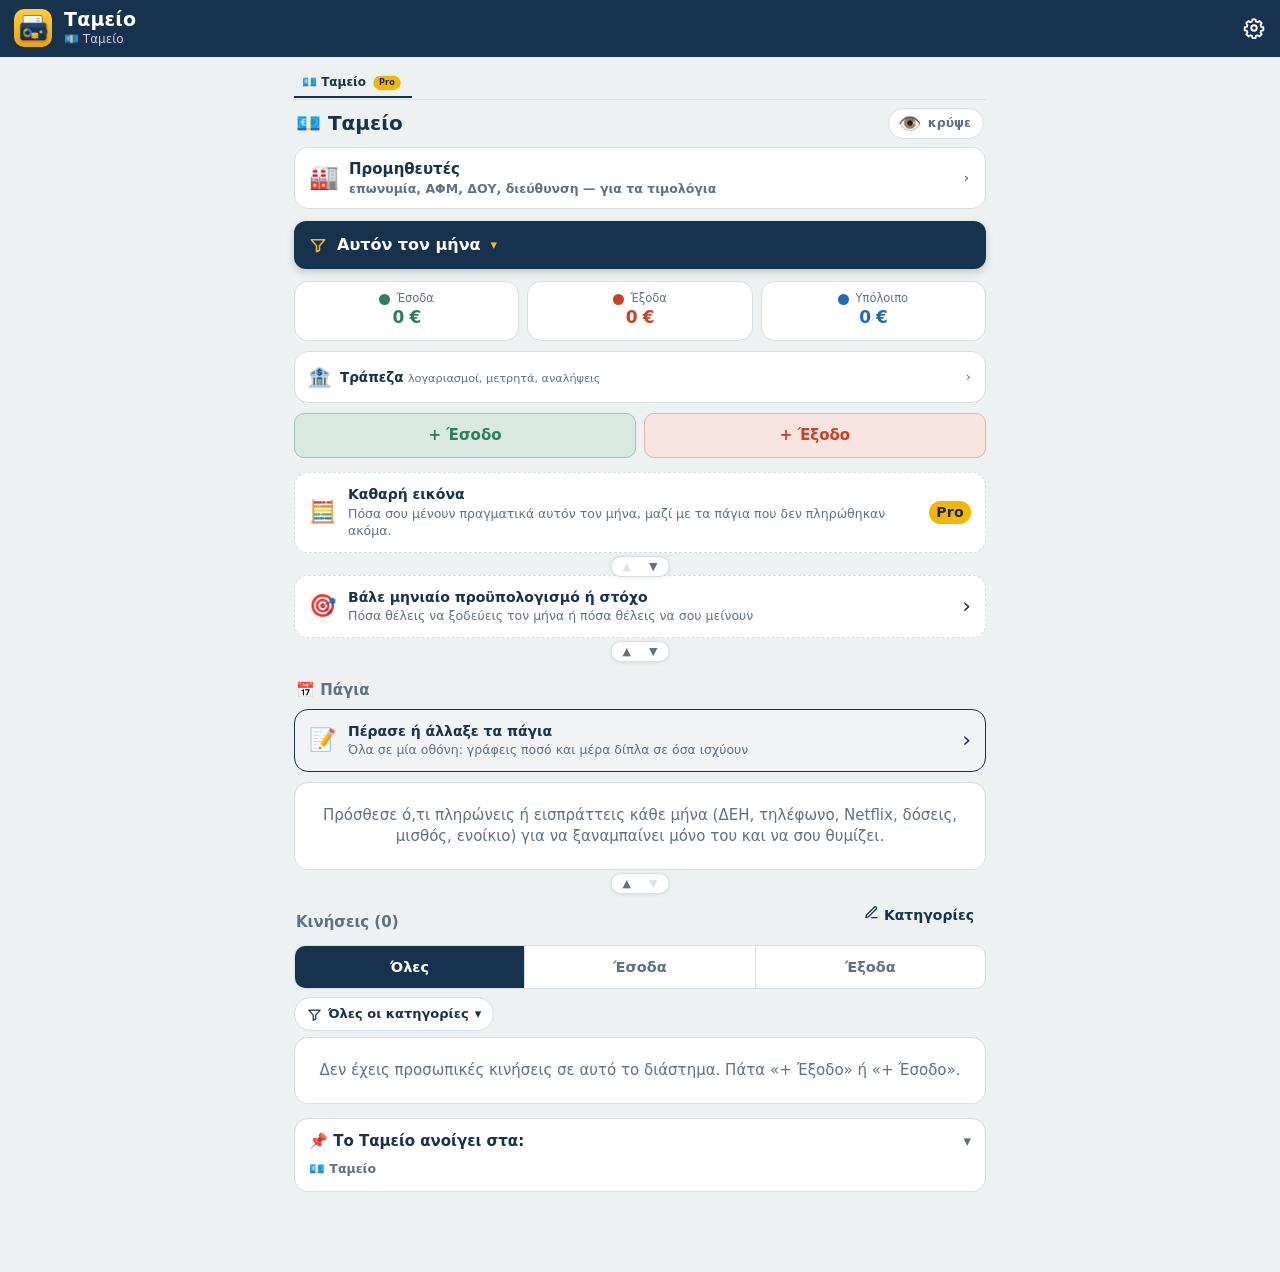
==== tameio/index.html @ fb166322 "Παραγγελίες 1.39: αυτόνομο Ταμείο ίδιο με το βιβλίο Α.Ε. των Ταμείων (δικά του δεδομένα, πληρωμές πα" ====
<!DOCTYPE html>
<!--
  Ταμεία
  © 2026 Ανδρέας Μ. Γλεντζάκης (Andreas M. Glentzakis). Με την επιφύλαξη παντός δικαιώματος. All rights reserved.
  Απαγορεύεται η αντιγραφή, τροποποίηση και διάθεση, εν όλω ή εν μέρει, χωρίς προηγούμενη γραπτή άδεια του κατόχου.
  Copying, modification and distribution, in whole or in part, without the owner's prior written permission are prohibited.
-->
<html lang="el">
<head>
<meta charset="UTF-8">
<script>window.EMBED=true;try{localStorage.getItem("paraggelies-tameio-lang")||localStorage.setItem("paraggelies-tameio-lang","el")}catch(e){}</script>
<link rel="stylesheet" href="enswmatosi.css">
<script>window.__bootErr=null,addEventListener("error",function(r){if(!window.__bootErr){var o=r&&r.target;r&&r.error||r&&r.message?window.__bootErr=r.error||r.message:o&&o.tagName==="SCRIPT"&&(window.__bootErr="δεν φορτώθηκε: "+o.src)}},!0),addEventListener("load",function(){setTimeout(function(){var r=document.getElementById("main");r&&r.children.length||(typeof bootFail=="function"?bootFail(window.__bootErr||"κενή οθόνη"):r&&(r.innerHTML='<div style="margin:14px;padding:16px;border:2px solid #B91C1C;border-radius:14px;background:#FEF2F2;color:#7F1D1D"><b>⚠ Η εφαρμογή δεν φόρτωσε σωστά.</b><p>'+String(window.__bootErr||"").replace(/[<>&]/g,"").slice(0,300)+'</p><button onclick="location.reload()" style="width:100%;padding:12px;border-radius:10px">🔄</button></div>'))},1500)});</script>
<meta name="app-version" content="1.9.26">
<meta name="viewport" content="width=device-width, initial-scale=1, viewport-fit=cover, interactive-widget=resizes-content">
<meta name="theme-color" content="#17324D">
<title>Ταμεία</title>
<meta name="mobile-web-app-capable" content="yes">
<meta name="apple-mobile-web-app-capable" content="yes">
<meta name="apple-mobile-web-app-status-bar-style" content="black-translucent">
<meta name="apple-mobile-web-app-title" content="Ταμεία">
<meta name="description" content="Προσωπικά, Εταιρεία, Κοινόχρηστα πολυκατοικίας και όσα ταμεία θέλεις.">
<link rel="icon" id="favIcon" href="icon-192.png">
<link rel="apple-touch-icon" id="favIcon2" href="apple-touch-icon.png">
<style>:root{--brand:#17324D;--onbrand:#fff;--accent:#F2B632;--onaccent:#17324D;--paper:#EDF1F2;--card:#fff;--ink:#17324D;--muted:#5E7185;--line:#D6DEE3;--red:#C8412B;--green:#2E7D5B;--loc:#2468B5;--z:1}*{box-sizing:border-box}html,body{margin:0}body.hasbg:before{content:"";position:fixed;inset:0;z-index:-1;background:var(--bgimg) center/cover no-repeat;opacity:var(--bgop,.1);pointer-events:none}body{font-family:system-ui,Segoe UI,Roboto,Noto Sans,Arial,sans-serif;background:var(--paper);color:var(--ink);font-size:15px;line-height:1.4;-webkit-tap-highlight-color:transparent}.zm{zoom:var(--z)}button{font:inherit;cursor:pointer;color:inherit}a{color:inherit}:focus-visible{outline:3px solid var(--accent);outline-offset:2px}header{position:sticky;top:0;z-index:5;background:var(--brand);color:var(--onbrand);display:flex;align-items:center;gap:2px;padding:9px 6px 9px 14px;padding-top:calc(9px + env(safe-area-inset-top))}.mark{flex:none;width:38px;height:38px;margin-right:10px;border-radius:10px;object-fit:cover}.htitle{flex:1;min-width:0;line-height:1.1}.htitle h1{margin:0;font-size:19px;font-weight:850;letter-spacing:.2px;white-space:nowrap;overflow:hidden;text-overflow:ellipsis}.htitle small{display:block;font-size:12px;opacity:.78;margin-top:3px;white-space:nowrap;overflow:hidden;text-overflow:ellipsis}.hbtn{position:relative;flex:none;background:none;border:0;color:var(--onbrand);width:40px;height:40px;border-radius:10px;display:flex;align-items:center;justify-content:center;font-size:21px}.hbtn .dot{position:absolute;top:3px;right:1px;background:var(--accent);color:var(--onaccent);font-size:11px;font-weight:800;border-radius:9px;min-width:18px;height:18px;line-height:18px;text-align:center;padding:0 4px}.hbtn .dot.red{background:var(--red);color:#fff}.hbtn.warn{color:var(--accent)}.hbtn.bad{color:#ff8a7a}.hbtn.ok{opacity:.4}.hbtn.ok .pipdot{display:none}.hbtn .pipdot{position:absolute;bottom:5px;right:6px;width:9px;height:9px;border-radius:50%;background:currentColor}main{max-width:720px;margin:0 auto;padding:14px 14px 120px}nav{position:fixed;left:0;right:0;bottom:var(--vbgap,0px);z-index:5;transition:none;background:var(--card);border-top:1px solid var(--line);display:flex;padding-bottom:env(safe-area-inset-bottom)}nav button{flex:1;min-width:0;background:none;border:0;padding:7px 1px 8px;color:var(--muted);font-size:clamp(8.5px,2.35vw,11.5px);letter-spacing:-.2px;display:flex;flex-direction:column;align-items:center;gap:2px;position:relative}nav button.on{color:var(--ink);font-weight:800}nav button.on svg{color:var(--accent);filter:drop-shadow(0 1px 1px rgba(0,0,0,.12))}nav button.on:after{content:"";position:absolute;top:4px;left:50%;transform:translate(-50%);width:38px;height:30px;border-radius:10px;background:color-mix(in srgb,var(--accent) 22%,transparent);z-index:-1}nav button{position:relative;isolation:isolate}nav .ndot{position:absolute;top:2px;left:50%;margin-left:4px;background:var(--accent);color:var(--onaccent);font-size:10.5px;font-weight:800;border-radius:9px;min-width:17px;height:17px;line-height:17px;text-align:center;padding:0 4px}nav .ndot.red{background:var(--red);color:#fff}nav button.on:before{content:"";position:absolute;top:0;left:30%;right:30%;height:3px;background:var(--accent);border-radius:0 0 3px 3px}.fab{position:fixed;right:16px;bottom:calc(72px + env(safe-area-inset-bottom) + var(--vbgap,0px));z-index:6;width:58px;height:58px;border-radius:50%;border:0;background:var(--accent);color:var(--onaccent);box-shadow:0 5px 14px #0000004d;display:flex;align-items:center;justify-content:center}.sec{font-size:15px;font-weight:700;color:var(--muted);margin:20px 2px 8px}.sec.red{color:var(--red)}.sec-row{display:flex;align-items:flex-end;justify-content:space-between;gap:10px}.panel{background:var(--card);border:1px solid var(--line);border-radius:14px;overflow:hidden;margin-bottom:6px}.pad{padding:4px 16px 16px}.row{display:flex;gap:12px;align-items:flex-start;padding:12px 14px;border-bottom:1px solid var(--line);cursor:pointer}.row:last-child{border-bottom:0}.grow{flex:1;min-width:0}.title{font-weight:650;font-size:15.5px;overflow-wrap:anywhere}.meta{font-size:13px;color:var(--muted);margin-top:3px;display:flex;flex-wrap:wrap;gap:2px 12px}.snip{font-size:13px;color:var(--muted);margin-top:4px;white-space:pre-wrap;overflow-wrap:anywhere}.check{flex:none;width:26px;height:26px;margin-top:1px;border-radius:8px;border:2px solid color-mix(in srgb,var(--muted) 60%,var(--card));background:var(--card);color:#fff;font-weight:800;font-size:15px;line-height:1;padding:0}.task.p3 .check{border-color:var(--red)}.task.done .check,.check.on{background:var(--green);border-color:var(--green)}span.check{display:inline-flex;align-items:center;justify-content:center}.task.done .title{text-decoration:line-through;color:var(--muted)}.hi{color:var(--red);font-weight:900}.tags{display:flex;flex-direction:column;gap:4px;align-items:flex-end}.tag{flex:none;font-size:12px;font-weight:700;padding:3px 9px;border-radius:20px;margin-top:2px;white-space:nowrap}.tag.late,.tag.noloc{background:color-mix(in srgb,var(--red) 15%,var(--card));color:var(--red)}.tag.progress{background:color-mix(in srgb,var(--accent) 30%,var(--card));color:var(--ink)}.tag.done,.tag.paid{background:color-mix(in srgb,var(--green) 15%,var(--card));color:var(--green)}.tag.cancelled{background:var(--paper);color:var(--muted)}.tag.waiting{background:color-mix(in srgb,var(--loc) 15%,var(--card));color:var(--loc)}.tag.expired{background:color-mix(in srgb,var(--muted) 14%,var(--card));color:var(--muted)}.tag.someday{background:var(--paper);color:var(--muted)}.task.waiting{background:color-mix(in srgb,var(--loc) 9%,var(--card));box-shadow:inset 4px 0 0 var(--loc)}.task.progress{background:color-mix(in srgb,var(--green) 10%,var(--card));box-shadow:inset 4px 0 0 var(--green)}.task.progress .title{color:color-mix(in srgb,var(--green) 70%,var(--ink))}.check.st{position:relative}.check.st.progress{background:var(--green);border-color:var(--green);color:#fff}.check.st.waiting{background:var(--loc);border-color:var(--loc);color:#fff}.check.st.cancelled{border-style:dashed}.waitbtn{flex:none;width:34px;height:34px;margin-top:1px;border-radius:9px;border:1.5px solid var(--line);background:var(--card);color:var(--muted);display:flex;align-items:center;justify-content:center}.waitbtn.on{background:color-mix(in srgb,var(--loc) 16%,var(--card));border-color:var(--loc);color:var(--loc)}.task.cancelled .title{text-decoration:line-through;color:var(--muted)}.task.cancelled{opacity:.72}.today-date{font-size:clamp(17px,5vw,28px);font-weight:850;line-height:1.25;margin:8px 2px 4px;letter-spacing:-.3px;overflow-wrap:normal;word-break:keep-all;hyphens:none}.today-sub{color:var(--muted);margin:0 2px}.ctarow{display:grid;grid-template-columns:1fr 1fr;gap:10px;margin:16px 0 4px}.cta2{display:flex;flex-direction:column;align-items:flex-start;gap:2px;border:0;border-radius:14px;background:var(--brand);color:var(--onbrand);padding:13px 12px;text-align:left}.cta2 svg{color:var(--accent);margin-bottom:2px}.cta2 b{font-size:15.5px;line-height:1.2}.cta2 small{font-size:12px;opacity:.8;line-height:1.25}.cta2:active{transform:scale(.97)}.routecta{width:100%;margin:16px 0 4px;border:0;border-radius:14px;background:var(--brand);color:var(--onbrand);text-align:left;padding:16px;display:flex;gap:14px;align-items:center}.routecta svg{color:var(--accent);flex:none}.routecta b{font-size:17px}.routecta small{opacity:.8;font-size:13.5px}.empty{padding:22px 18px;text-align:center;color:var(--muted)}.note{font-size:13px;color:var(--muted);margin:6px 2px}.verline{text-align:center;color:var(--muted);font-size:13px;margin:22px 0 6px;opacity:.8}.search{width:100%;padding:12px 14px;border:1px solid var(--line);border-radius:12px;font:inherit;font-size:16px;background:var(--card);color:var(--ink)}.avatar{flex:none;width:38px;height:38px;border-radius:50%;background:var(--paper);display:flex;align-items:center;justify-content:center;font-weight:800;font-size:14px}.avatar.busy{background:var(--accent);color:var(--onaccent)}.whos{display:inline-flex;gap:3px;vertical-align:middle;margin-left:2px}.who{width:20px;height:20px;border-radius:50%;color:#1b2733;font-size:10.5px;font-weight:800;display:flex;align-items:center;justify-content:center;letter-spacing:-.3px}.pplrow{display:flex;flex-wrap:wrap;gap:8px}.pbtn{border:2px solid var(--line);background:var(--card);color:var(--ink);opacity:.38;border-radius:20px;padding:7px 13px 7px 8px;font-weight:750;font-size:14px;display:flex;align-items:center;gap:7px}.pbtn .dotc{width:18px;height:18px;border-radius:50%}.pbtn.on{border-color:var(--pc);background:color-mix(in srgb,var(--pc) 16%,var(--card));color:var(--ink);opacity:1;font-weight:850}.pbtn .dotc{box-shadow:inset 0 0 0 2px #ffffff8c}.palette{display:flex;flex-wrap:wrap;gap:8px;padding:6px 0 2px}.palette button{width:34px;height:34px;border-radius:50%;border:2px solid transparent}.palette button.on{border-color:var(--ink);box-shadow:0 0 0 2px var(--card) inset}.rcol{flex:none;display:flex;flex-direction:column;align-items:center;gap:2px;margin-top:1px}.mv{width:34px;height:19px;border:1px solid var(--line);background:var(--card);color:var(--muted);border-radius:6px;font-size:9px;line-height:1;padding:0;display:flex;align-items:center;justify-content:center}.mv:active{background:var(--paper)}.posn{width:34px;height:24px;border:1px solid var(--line);background:var(--paper);color:var(--ink);border-radius:7px;font-size:13px;font-weight:800;padding:0}.meta1{font-size:13px;color:var(--muted);margin-top:3px;line-height:1.35;overflow-wrap:anywhere}.chiprow{display:flex;flex-wrap:wrap;gap:5px;margin-top:5px;align-items:center}.chiprow .tag{margin:0}.tag.amt0{background:var(--paper);color:var(--ink)}.tag.owe{background:color-mix(in srgb,var(--red) 15%,var(--card));color:var(--red);font-weight:800}.minibtn{border:1px solid var(--line);background:var(--card);color:var(--ink);border-radius:8px;padding:4px 9px;font-size:12.5px;font-weight:700}.minibtn.in{background:color-mix(in srgb,var(--green) 14%,var(--card));border-color:color-mix(in srgb,var(--green) 40%,var(--card));color:var(--green)}.minibtn.full{background:color-mix(in srgb,var(--accent) 22%,var(--card));border-color:color-mix(in srgb,var(--accent) 55%,var(--card))}.owe-mini{font-size:12.5px;color:var(--red);font-weight:700}.row.task{padding:11px 12px 12px 14px;gap:9px}.row.task .title{font-size:15px;line-height:1.3}.tcbtns{align-self:center}.debtrow{padding:12px 14px;border-bottom:1px solid var(--line)}.debtrow:last-child{border-bottom:0}.debthd{display:flex;align-items:center;gap:12px;cursor:pointer}.debthd .title{font-weight:800;font-size:16px;line-height:1.25}.debtamt{flex:none;color:var(--red,#C8412B);font-weight:900;font-size:16px;background:color-mix(in srgb,var(--red,#C8412B) 11%,transparent);padding:5px 11px;border-radius:999px;white-space:nowrap}.debtbtns{display:flex;gap:8px;flex-wrap:wrap;margin:10px 0 0 52px}.debtbtns .btn{flex:1 1 auto;white-space:nowrap}.fselhid{display:none!important}.fsel{position:relative}.fselbtn{width:100%;display:flex;align-items:center;gap:10px;text-align:left;padding:10px 12px;border:1px solid var(--line);border-radius:10px;font:inherit;color:var(--ink);min-height:46px}.fselbtn .fsarr{margin-left:auto;font-style:normal;color:var(--muted);font-size:13px}.fselbtn.owe{border-left:5px solid var(--red,#C8412B)}.fsmain{display:flex;flex-direction:column;min-width:0;flex:1}.fsn{font-weight:650;font-size:15.5px;overflow:hidden;text-overflow:ellipsis}.fsmain small{font-size:12.5px;color:var(--muted);font-weight:500;margin-top:1px}.fsamt{color:var(--red,#C8412B);font-weight:800;font-size:14.5px;white-space:nowrap;background:color-mix(in srgb,var(--red,#C8412B) 11%,transparent);padding:3px 9px;border-radius:999px}.fselpan{margin-top:6px;border:1.5px solid var(--line);border-radius:14px;background:var(--card);max-height:340px;overflow:auto;box-shadow:0 8px 24px #0000001f}.fsq{margin:8px;width:calc(100% - 16px)!important}.fsgrp{position:sticky;top:0;z-index:1;padding:7px 12px;font-size:12.5px;font-weight:800;letter-spacing:.02em;color:var(--muted);background:color-mix(in srgb,var(--line) 45%,var(--card))}.fsgrp.owe{color:#fff;background:var(--red,#C8412B)}.fsrow{width:100%;display:flex;align-items:center;gap:10px;text-align:left;padding:11px 12px;border:0;border-bottom:1px solid var(--line);background:none;font:inherit;color:var(--ink)}.fsrow:last-child{border-bottom:0}.fsrow.on{background:color-mix(in srgb,var(--brand,#1B2E45) 8%,transparent)}.fsrow.owe{border-left:4px solid var(--red,#C8412B)}.fsrow.owe .fsn{font-weight:750}.fsrow.owall{background:color-mix(in srgb,var(--red,#C8412B) 7%,transparent)}.fsrow.offer .fsn,.fsrow.offer small{color:var(--muted)}.fsrow.offer{opacity:.8}.fsrow.done small{color:var(--green,#1E9E6A)}.fstick{font-style:normal;color:var(--brand,#1B2E45);font-weight:900}.payoffb{margin-left:8px;white-space:nowrap}.goto{flex:none;width:34px;height:34px;margin-top:1px;border-radius:10px;border:1px solid var(--line);background:var(--card);color:var(--loc);display:flex;align-items:center;justify-content:center}.nearbadge{color:var(--loc);font-weight:700}.stars{display:flex;gap:2px;align-items:center}.stars button{background:none;border:0;padding:2px;line-height:1;color:var(--line)}.stars button.on{color:var(--accent)}.stars .diam{margin-left:6px;color:color-mix(in srgb,var(--loc) 30%,var(--line))}.stars .diam.on{color:var(--loc)}.stars.big button{padding:4px 3px}.stars.ro{pointer-events:none}.starwrap{display:flex;align-items:center;gap:10px;padding:10px 14px}.ratesum{display:flex;align-items:center;gap:8px;width:100%;border:0;border-top:1px solid var(--line);background:none;padding:9px 14px;text-align:left;color:var(--ink);cursor:pointer}.ratesum .rsl{flex:1;display:flex;flex-wrap:wrap;gap:4px 10px;font-size:12.5px;color:var(--muted)}.ratesum .rsl i{font-style:normal;white-space:nowrap}.ratesum .rsl b{color:var(--ink)}.ratesum .rsm{font-size:13px;font-weight:800;color:var(--brand);white-space:nowrap}.ratenote{padding:0 14px 10px;font-size:13px;color:var(--muted);font-style:italic;white-space:pre-wrap}.ratetotal{background:var(--card);border:1px solid var(--line);border-radius:12px;padding:10px 14px;margin-bottom:8px;font-size:15px}.ratetotal b{font-size:20px}.raterow{display:flex;align-items:center;gap:10px;padding:10px 0;border-bottom:1px solid var(--line)}.raterow .rt{flex:1;min-width:0}.raterow .rt b{display:block;font-size:14.5px}.raterow .rt small{display:block;color:var(--muted);font-size:12px;line-height:1.3}.raterow .rt .rhint{color:var(--brand);font-weight:700;margin-top:2px}.raterow .stars{flex:none}.starwrap .lbl{color:var(--muted);font-size:13.5px;flex:1}.count{color:var(--ink);font-weight:700}.count.late{color:var(--red)}.pickbtn .kname{max-width:140px;overflow:hidden;text-overflow:ellipsis;white-space:nowrap;display:inline-block;vertical-align:middle;font-size:13px;font-weight:700}.callbtn.navb{color:var(--loc)}.callbtn.msgb{color:#2563eb}.cbtns{flex:none;display:flex;flex-direction:column;gap:5px;align-items:center}.cbtns .callbtn{width:32px;height:32px;border:1px solid var(--line)}.callbtn{flex:none;width:38px;height:38px;border-radius:50%;background:var(--paper);display:flex;align-items:center;justify-content:center;color:var(--green)}.back{background:none;border:0;color:var(--muted);font-weight:700;padding:4px 0;margin-bottom:6px}.cl-name{font-size:26px;font-weight:850;line-height:1.15;margin:0 2px 2px;overflow-wrap:anywhere}.actions{display:grid;grid-template-columns:repeat(auto-fit,minmax(80px,1fr));gap:8px;margin:14px 0}.actions.four{grid-template-columns:repeat(4,1fr);gap:6px}.actions.four .act{padding:9px 2px;font-size:11.5px;gap:3px}.act.off{opacity:.4;pointer-events:none}.twobtn{display:grid;grid-template-columns:1fr 1fr;gap:8px;padding:12px 14px}.twobtn .btn{width:100%}.row.ent{align-items:center;padding:10px 14px}.row.ent.cx .title,.row.ent.cx .amt{text-decoration:line-through;opacity:.55}.entic{flex:none;width:28px;height:28px;border-radius:50%;display:flex;align-items:center;justify-content:center;font-weight:900;font-size:16px}.entic.in{background:color-mix(in srgb,var(--green) 16%,var(--card));color:var(--green)}.entic.out{background:color-mix(in srgb,var(--red) 14%,var(--card));color:var(--red)}.amt{flex:none;font-weight:800;font-size:15px}.amt.in{color:var(--green)}.amt.out{color:var(--red)}.bigsum{display:grid;grid-template-columns:1fr 1fr;gap:10px;margin:4px 0 2px}.sum3{display:grid;grid-template-columns:repeat(3,1fr);gap:8px;margin:6px 0}.sum3 .sumcard{padding:10px 8px;text-align:center;border:1px solid var(--line);width:100%}.sum3 .sumcard:active{transform:scale(.97)}.sum3 .sumcard span{font-size:11.5px;line-height:1.2}.sum3 .sumcard b{font-size:17px;letter-spacing:-.4px}.monthhead{display:flex;align-items:center;gap:9px;width:100%;text-align:left;border:1px solid var(--line);background:var(--card);border-radius:12px;padding:12px 14px;margin:10px 0 6px;font-size:15px}.monthhead .mcnt{color:var(--muted);font-size:12.5px;margin-left:auto}.monthhead .msum{font-weight:800;font-size:13.5px}.monthhead .msum.in{color:var(--green)}.monthhead .msum.out{color:var(--red)}.monthhead .mchev{font-style:normal;color:var(--muted);width:14px;text-align:center}.monthhead+.panel{margin-top:0}.ioststep{display:flex;gap:12px;align-items:flex-start;margin:0 0 16px}.ioststep b{flex:none;width:26px;height:26px;border-radius:50%;background:var(--brand);color:var(--onbrand);display:flex;align-items:center;justify-content:center;font-size:13px}.ioststep span{padding-top:3px;line-height:1.4;display:flex;align-items:center;gap:4px;flex-wrap:wrap}.ioststep svg{color:var(--loc);vertical-align:middle}.chartlegend{display:flex;gap:16px;padding:12px 14px 0;font-size:12.5px;color:var(--muted)}.chartlegend .dot{display:inline-block;width:9px;height:9px;border-radius:50%;margin-right:5px;vertical-align:middle}.chartlegend .dot.in{background:var(--green)}.chartlegend .dot.out{background:var(--red)}.chart6{display:flex;align-items:flex-end;gap:4px;height:130px;padding:10px 10px 4px}.chart6-col{flex:1;min-width:0;display:flex;flex-direction:column;align-items:center;gap:6px;height:100%}.chart6-bars{flex:1;display:flex;align-items:flex-end;gap:3px;width:100%;justify-content:center}.chart6-bar{width:36%;border-radius:4px 4px 0 0;min-height:2px;transition:height .3s}.chart6-bar.in{background:var(--green)}.chart6-bar.out{background:var(--red)}.chart6-lbl{font-size:10.5px;color:var(--muted);font-weight:700}.statrow{display:flex;align-items:center;gap:10px;padding:9px 14px 2px}.statlbl{flex:0 0 88px;font-size:12.5px;font-weight:750;color:var(--ink);overflow:hidden;text-overflow:ellipsis;white-space:nowrap}.statbar{flex:1;height:10px;background:var(--paper);border-radius:6px;overflow:hidden}.statbar-fill{height:100%;background:var(--loc);border-radius:6px}.statval{flex:0 0 auto;font-size:13px;font-weight:800;min-width:64px;text-align:right}.statsub{padding:0 14px 9px 112px;font-size:11.5px;color:var(--muted)}.sndrow{gap:8px;border-bottom:1px solid var(--line)}@keyframes pulseSave{0%,to{box-shadow:0 0 color-mix(in srgb,var(--accent) 55%,transparent);transform:scale(1)}50%{box-shadow:0 0 0 9px transparent;transform:scale(1.035)}}.pulseSave{animation:pulseSave 1.15s ease-in-out infinite}.btn.idle{opacity:.32;filter:saturate(.2);box-shadow:none;animation:none}.pplrow.pplc{display:none!important}#f_whoBtn{width:100%}#f_whoTxt{display:flex;gap:6px;align-items:center;flex-wrap:nowrap;overflow:hidden}.wchip{display:inline-flex;align-items:center;gap:5px;border:1px solid var(--line);border-radius:14px;padding:3px 9px;font-size:13.5px;font-weight:750;white-space:nowrap}.wchip i,.wdot{width:12px;height:12px;border-radius:50%;display:inline-block;flex:none}.wmore{font-size:13px;font-weight:800;color:var(--muted)}#whoDlg{z-index:4000}.wrow .cbox{width:22px;height:22px;border:2px solid var(--line);border-radius:6px;display:inline-flex;align-items:center;justify-content:center;font-size:14px;color:#fff}.wrow.on .cbox{background:var(--brand);border-color:var(--brand)}.fotocta{display:flex;align-items:center;gap:13px;width:100%;border:0;border-radius:16px;padding:14px 16px;margin:2px 0 4px;background:linear-gradient(135deg,#7c3aed,#c026d3 55%,#f59e0b);color:#fff;box-shadow:0 6px 16px #7c3aed52;text-align:left}.gate{position:fixed;inset:0;z-index:120;background:var(--bg,#0F1A26);display:flex;align-items:center;justify-content:center;padding:18px;overflow:auto}[hidden]{display:none!important}.gate[hidden]{display:none}.gatebox{width:100%;max-width:420px;background:var(--card);border-radius:20px;padding:20px 18px 18px;box-shadow:0 12px 34px #00000059}.gatebox h2{margin:6px 0 4px;font-size:22px}.gatebox .gicon{width:64px;height:64px;border-radius:18px;background:#f2b632;display:flex;align-items:center;justify-content:center;margin-bottom:6px}.gatebox .gicon svg{color:#1b2e45}.fotocta:active{transform:scale(.98)}.newdot{display:inline-block;width:11px;height:11px;border-radius:50%;background:#f2b632;box-shadow:0 0 0 2px var(--card),0 0 8px #f2b632cc;flex:none;margin-left:6px;vertical-align:middle}#gearBtn{position:relative}#gearBtn .newdot{display:none;position:absolute;top:4px;right:4px;margin:0;box-shadow:0 0 0 2px var(--hdrbg,#1B2E45)}#gearBtn.hasnew .newdot{display:block}#nav button{position:relative}#nav .navdot{position:absolute;top:4px;right:calc(50% - 20px);margin:0}.row>.newdot{margin-left:auto;margin-right:2px}.bookswitch button{position:relative}.bookswitch button>.newdot{position:absolute;top:1px;right:2px;width:9px;height:9px;margin:0}.choose button{position:relative}.choose button>.newdot{position:absolute;top:10px;right:10px}.kmcta{background:linear-gradient(135deg,#f2b632,#e8a317 60%,#d98a0b);color:#1b2e45;box-shadow:0 6px 16px #e8a31759}.kmcta .fic{background:#1b2e4524}.kmcta .ftx small{opacity:.8}.notecta{background:linear-gradient(135deg,#1b2e45,#33506f 70%);box-shadow:0 5px 14px #1b2e4542}.notecta .fic{background:#f2b63238}.notecta .fic svg{color:#f2b632}.fotocta .fic{flex:none;width:44px;height:44px;border-radius:12px;background:#ffffff38;display:flex;align-items:center;justify-content:center}.fotocta .fic svg{color:#fff}.fotocta .ftx{flex:1;min-width:0}.fotocta .ftx b{display:block;font-size:16px;line-height:1.25}.fotocta .ftx small{display:block;font-size:12px;opacity:.85;font-weight:600;margin-top:1px}.fotocta .fmcnt{flex:none;background:#ffffff3d;border-radius:20px;padding:3px 10px;font-size:12.5px;font-weight:800;min-width:0}@media(prefers-reduced-motion:reduce){.pulseSave{animation:none}}.pickbox .sndrow:last-child{border-bottom:0}.sndsel{flex:none;width:28px;height:28px;border-radius:50%;border:1.5px solid var(--line);background:var(--card);color:var(--green);font-size:14px}.sndrow.on2 .sndsel{border-color:var(--green);background:color-mix(in srgb,var(--green) 14%,var(--card))}.sumcard{background:var(--card);border:1px solid var(--line);border-radius:14px;padding:12px 14px}.sumcard span{display:block;color:var(--muted);font-size:13px}.sumcard b{font-size:20px;font-weight:850;letter-spacing:-.3px}.sumcard b.in{color:var(--green)}.sumcard b.out{color:var(--red)}.act{background:var(--card);border:1px solid var(--line);border-radius:12px;padding:10px 4px;display:flex;flex-direction:column;align-items:center;gap:4px;font-size:13px;font-weight:700;text-decoration:none;color:var(--ink)}.kv{display:flex;justify-content:space-between;gap:14px;padding:11px 14px;border-bottom:1px solid var(--line)}.kv:last-child{border-bottom:0}.kv span{color:var(--muted);font-size:13.5px}.kv b{font-weight:650;text-align:right;overflow-wrap:anywhere}.kv b.money{color:var(--green);font-size:16px}.kv b.owe{color:var(--red);font-size:16px}.notes{padding:12px 14px;white-space:pre-wrap;overflow-wrap:anywhere}.quick{display:flex;flex-wrap:wrap;gap:7px;margin-top:9px}.quick button{border:1px solid var(--line);background:var(--card);color:var(--ink);border-radius:20px;padding:7px 12px;font-size:13.5px;font-weight:650}.quick button.on{background:var(--brand);color:var(--onbrand);border-color:var(--brand)}.quick .tipedit{border-style:dashed;color:var(--muted);font-size:12.5px}.qmark{display:inline-flex;align-items:center;justify-content:center;width:20px;height:20px;margin-left:7px;border-radius:50%;border:1.5px solid var(--line);background:var(--card);color:var(--muted);font-weight:900;font-size:12px;vertical-align:middle}.qmark:active{background:var(--paper)}.filterbar{display:flex;align-items:center;gap:10px;width:100%;margin-bottom:12px;border:0;background:var(--brand);color:var(--onbrand);border-radius:12px;padding:13px 15px;font-weight:850;font-size:16px;box-shadow:0 3px 8px #0000002e}.filterbar i{font-style:normal;color:var(--accent);font-size:13px}.filterbar .fcnt{margin-left:auto;background:var(--accent);color:var(--onaccent);border-radius:20px;padding:2px 11px;font-size:13.5px;font-weight:800}.filterbar svg{color:var(--accent)}.filterbar:active{transform:scale(.99)}.pastebtn{display:block;margin-top:6px;font-size:12.5px;color:var(--muted);text-align:left}.ssrow{display:flex;flex-wrap:wrap;align-items:center;justify-content:flex-end;gap:6px 8px}.ssrow .ss{flex:1 1 170px}.relbtn{flex:none;border:1.5px solid var(--line);background:var(--card);color:var(--red);border-radius:10px;padding:4px 9px;font-size:12px;font-weight:750}.sendbtn{width:100%;margin-top:8px;border:1.5px solid var(--line)}.jdnt{font-size:13px;font-weight:700;color:var(--green);margin:6px 2px}.ntcta{margin-top:16px;padding:12px;border:1.5px dashed var(--line);border-radius:14px}.ntstep{width:100%;margin-top:10px}.ntman{margin:12px 2px}.ntman summary{font-weight:700;color:var(--loc);cursor:pointer}.altbtn{color:var(--loc)!important}.ntpbox{border:1.5px solid var(--line);border-radius:14px;padding:10px 12px 12px;background:color-mix(in srgb,#2468B5 5%,var(--card))}.ntst{font-size:13.5px;font-weight:650;line-height:1.4}.ntst.ok{color:var(--green)}.ntst.half{color:#b7791f}.ntst small{display:block;font-weight:500;color:var(--muted);margin-top:4px}.ntpbox .pickrow{margin-top:8px;border:1px solid var(--line);border-radius:12px}.chatlist{max-height:48vh;overflow:auto;display:flex;flex-direction:column;gap:8px;padding:4px 2px 8px}.cmsg{max-width:82%;align-self:flex-start;background:color-mix(in srgb,var(--line) 45%,var(--card));border-radius:14px 14px 14px 4px;padding:8px 11px;font-size:15px}.cmsg.me{align-self:flex-end;background:color-mix(in srgb,#E8B84A 30%,var(--card));border-radius:14px 14px 4px}.cmsg small{display:block;font-size:11.5px;color:var(--muted);margin-top:3px}.cmsg .ctask{margin:0 0 3px;font-weight:700}.chatin textarea{flex:1}.badge{display:inline-block;min-width:20px;padding:1px 6px;border-radius:10px;background:var(--red);color:#fff;font-size:12px;text-align:center}.ntbanner{margin:0 0 14px;padding:12px 14px;border-radius:16px;border:1.5px solid #E8B84A;background:color-mix(in srgb,#E8B84A 14%,var(--card));font-size:14.5px}.ntbanner .lw-row{flex-wrap:wrap;gap:8px}.ntbanner .lw-row .btn{flex:1 1 auto;min-width:0}.bigok{margin:0 0 14px;padding:16px;border-radius:16px;background:color-mix(in srgb,var(--green) 16%,var(--card));border:2px solid color-mix(in srgb,var(--green) 55%,transparent);color:var(--green);font-size:19px;font-weight:800;line-height:1.35;text-align:center}.bigok b{color:var(--ink,inherit)}.jdnt.big{font-size:16.5px;font-weight:800}.probuy{font-size:17px;font-weight:800;box-shadow:0 4px 14px color-mix(in srgb,#E8B84A 55%,transparent)}.swipeaway{touch-action:pan-y}.rsnew{display:flex;flex-direction:column;gap:2px;font-style:normal}.rsnew b{font-size:15px;color:var(--ink,inherit)}.rsnew small{color:var(--muted)}.fbsz{flex-wrap:wrap}.fbsz button{display:flex;align-items:center;justify-content:center;gap:6px;min-width:0}.fbdot{display:inline-block;border-radius:50%;background:var(--accent);flex:none}.priorow{display:flex;align-items:center;gap:8px;margin:0 0 10px}.priorow>span{flex:none;font-size:11.5px;font-weight:700;color:var(--muted)}.priorow .seg{flex:1;border-radius:8px}.seg.prio.thin button{padding:3px 4px;font-size:12.5px;line-height:1.3}.whenbox{margin-top:14px;border:1.5px solid color-mix(in srgb,var(--loc) 35%,var(--line));border-radius:16px;padding:8px 12px 12px;background:color-mix(in srgb,var(--loc) 6%,var(--card))}.whenhd{font-weight:800;font-size:14px;color:var(--loc);margin:0 2px 2px}.whenbox label{margin-top:6px;margin-bottom:3px;font-size:12px}.whenbox .dtf{padding:4px 9px;border-radius:10px}.whenbox .dtx2 i{font-size:10px}.whenbox .dtx2 b{font-size:14.5px}.whenbox .dtf .dic svg{width:16px;height:16px}.whenbox input,.whenbox select{padding-top:6px;padding-bottom:6px;min-height:0;font-size:15px}.whenbox .dtclr{width:32px;border-radius:10px}.whenbox .tf input{font-size:13px;padding:6px 25px 6px 6px;letter-spacing:-.3px}.whenbox .two{grid-template-columns:1.18fr 1fr!important}.whenbox .two>*{min-width:0}.whenbox .tfbtn{width:22px;height:22px;right:2px}.whenbox .tfbtn svg{width:14px;height:14px}.whenbox .two{gap:6px!important}select.thinsel{padding:5px 10px;font-size:14px;min-height:0;height:auto;border-radius:10px}label.thinlbl{font-size:12px;margin-top:10px;margin-bottom:3px}.pdonut{display:flex;flex-direction:column;align-items:stretch;gap:12px;padding:12px 14px}.pdonut svg{flex:none;width:150px;height:150px;align-self:center}.pdt1{font-size:10px;fill:var(--muted);font-weight:700}.pdt2{font-size:15px;fill:var(--ink);font-weight:800}.pdleg{flex:1;min-width:0;display:flex;flex-direction:column;gap:6px}.pdrow{display:grid;grid-template-columns:12px 1fr auto 38px;align-items:center;gap:8px;font-size:14px}.pdrow i{width:12px;height:12px;border-radius:3px}.pdrow span{white-space:nowrap;overflow:hidden;text-overflow:ellipsis}.pdrow b{font-weight:800}.pdrow em{font-style:normal;color:var(--muted);text-align:right;font-size:12px}.titlewrap{position:relative}.titlewrap input{padding-right:48px}.tipbtn{position:absolute;right:5px;top:5px;bottom:5px;width:40px;border:0;border-radius:9px;background:color-mix(in srgb,var(--accent) 22%,var(--card));color:var(--ink);font-size:17px;font-weight:800}.tipmenu{position:absolute;right:0;top:calc(100% + 4px);z-index:5;min-width:210px;max-width:92%;background:var(--card);border:1px solid var(--line);border-radius:14px;box-shadow:0 10px 26px #00000038;padding:6px;display:flex;flex-direction:column}.tipmenu[hidden]{display:none}.tiphd{font-size:11.5px;font-weight:800;color:var(--muted);padding:4px 8px 6px}.tipmenu button{border:0;background:none;text-align:left;padding:10px;border-radius:9px;font-size:15px;font-weight:700;color:var(--ink)}.tipmenu button:active{background:var(--paper)}.tipmenu .tipedit{font-size:13px;color:var(--loc);border-top:1px solid var(--line);border-radius:0 0 9px 9px;margin-top:4px;display:flex;align-items:center;gap:6px}.pricebox{margin-top:10px;padding:2px 0 4px}.docstat{margin:0 14px 10px;padding:8px 10px;border-radius:10px;background:color-mix(in srgb,var(--line) 35%,var(--card));font-size:12.5px;font-weight:650;color:var(--ink);line-height:1.5}.prevbar{position:fixed;left:12px;right:12px;bottom:calc(76px + env(safe-area-inset-bottom));z-index:60;display:flex;align-items:center;justify-content:space-between;gap:10px;padding:10px 12px;border-radius:14px;background:#1b2e45;color:#fff;font-weight:800;box-shadow:0 8px 22px #00000059}.addppl input{flex:1}.tick{font-weight:800;color:var(--muted);letter-spacing:-2px}.tick.rd{color:var(--green)}.wline{display:flex;align-items:center;gap:4px}.wline .imrow{flex:1}.pcbtns{display:flex;gap:4px;flex:none}.pcb{width:38px;height:38px;border-radius:10px;border:1px solid var(--line);background:var(--card);display:flex;align-items:center;justify-content:center;font-size:17px;text-decoration:none}.ntpbox.quiet{opacity:.55;background:var(--card)}.ntpbox.quiet .btn.amber{background:var(--paper);color:var(--ink);box-shadow:none}.kmopts{display:flex;flex-direction:column;gap:6px;margin-top:8px}.kmopts small{display:block;color:var(--muted);font-weight:600}.rcptlog{font-size:12.5px;color:var(--muted);margin:2px 0 0}.teambox{margin-top:16px;border:1.5px solid var(--line);border-radius:16px;padding:10px 12px 12px;background:color-mix(in srgb,#2468B5 5%,var(--card))}.teamhd{font-weight:800;font-size:15px;margin:0 2px 8px}.teambox .sendbtn{margin-top:10px}.sendst{display:flex;flex-direction:column;gap:4px;margin:6px 2px 0}.sendst .ss{display:flex;align-items:center;gap:6px;font-size:12.5px;font-weight:700;color:var(--red)}.sendst .ss.unseen{background:var(--red);color:#fff;border-radius:9px;padding:5px 9px;font-size:13.5px;font-weight:850;animation:unseenBlink 1.3s ease-in-out infinite}.tag.unseenchip{background:var(--red);color:#fff;font-weight:850;animation:unseenBlink 1.3s ease-in-out infinite}@keyframes unseenBlink{0%,to{box-shadow:0 0 #dc26268c}50%{box-shadow:0 0 0 5px #dc262600}}.sendst .ss.auto,.sendst .ss.confirmed{color:var(--loc)}.sendst .ss.accepted{color:var(--green)}.sendst .ss.opened{color:#d98a00}.errbox{margin:8px 0 0;padding:10px 12px;border-radius:12px;background:color-mix(in srgb,var(--red) 12%,var(--card));color:var(--red);font-weight:750;font-size:14px}.shake{animation:shake .5s}@keyframes shake{20%,60%{transform:translate(-6px)}40%,80%{transform:translate(6px)}}.jdcard{border:1.5px solid var(--line);border-radius:14px;padding:10px 12px;margin-bottom:10px;background:var(--card)}.jdhead{display:flex;align-items:center;gap:8px;margin-bottom:8px}.jdhead b{flex:1}.jdst{font-size:12px;font-weight:750;color:var(--muted)}.jdst.auto,.jdst.confirmed{color:var(--loc)}.jdst.accepted{color:var(--green)}.jdst.opened{color:#d98a00}.jdbtns{display:flex;flex-wrap:wrap;gap:6px}.jdmore{display:flex;flex-wrap:wrap;align-items:center;gap:6px;margin-top:8px}.jdmore span{font-size:12px;color:var(--muted);font-weight:700}.jdmore .btn{border:1.5px solid var(--line);padding:6px 10px;font-size:12.5px}.pcontact{display:block;border:0;background:none;padding:0 0 6px;color:var(--loc);font-size:12.5px;font-weight:700;text-align:left}.jsrow .cbox{flex:none;width:22px;height:22px;border:2px solid var(--line);border-radius:6px;display:inline-flex;align-items:center;justify-content:center;color:#fff;font-weight:800;font-size:13px}.jsrow.on .cbox{background:var(--green);border-color:var(--green)}.jsrow small{display:block;color:var(--muted);font-weight:600;font-size:12px}.jsrow.on{background:color-mix(in srgb,var(--green) 10%,var(--card))}.profcat{margin:16px 0 6px;padding:8px 12px;border-radius:10px;background:var(--brand);color:var(--onbrand);font-weight:800;font-size:14px;letter-spacing:.2px}.profcat:first-child{margin-top:4px}.profrow{font-weight:650}.profrow.on{background:color-mix(in srgb,var(--green) 12%,var(--card));font-weight:800}.profbtn{width:100%;justify-content:space-between;font-size:16px;font-weight:750}.profinfo{margin:8px 0 2px}.profinfo>span{display:block;font-size:13px;color:var(--muted);margin:0 2px 8px}.chktplbtn{display:flex;align-items:center;gap:10px;width:100%;text-align:left;border:1.5px solid var(--line);background:var(--card);color:var(--ink);border-radius:14px;padding:10px 12px;font-size:15px}.chktplbtn span{flex:1}.chktplbtn small{display:block;color:var(--muted);font-size:12px;font-weight:600;margin-top:2px}.ctnum{flex:none;width:24px;color:var(--muted);font-size:12px;font-weight:700;text-align:right}.hrs{border:1px solid var(--line);border-radius:14px;padding:10px;background:var(--card)}.hrdays{display:grid;grid-template-columns:repeat(7,1fr);gap:4px}.hrdays button{border:1px solid var(--line);background:var(--card);color:var(--ink);border-radius:10px;padding:9px 0;font-size:13px;font-weight:750}.hrs button.on{background:var(--brand);color:var(--onbrand);border-color:var(--brand)}.hrq{margin-top:8px}.hrq button{padding:6px 10px;font-size:13px}.hrq small{opacity:.7;font-weight:600}.hrtime{display:flex;align-items:center;gap:8px;margin-top:8px}.hrtime select{flex:1}.hrtime span{font-weight:800;color:var(--muted)}.hrs #f_hours{margin-top:10px}.fbarrow{display:flex;gap:8px;align-items:stretch;margin-bottom:12px}.fbarrow .filterbar{flex:1;min-width:0;margin-bottom:0}.newtbtn{flex:none;display:flex;flex-direction:column;align-items:center;justify-content:center;gap:1px;min-width:58px;padding:6px 10px;border:0;border-radius:16px;background:var(--accent);color:var(--onaccent);font-weight:800;font-size:12px;cursor:pointer;box-shadow:0 2px 8px #0000001f}.newtbtn:active{transform:scale(.96)}.optrow{display:flex;align-items:center;gap:12px;width:100%;text-align:left;border:0;border-bottom:1px solid var(--line);background:none;color:var(--ink);padding:13px 14px;font-size:15.5px;font-weight:600}.optrow:last-child{border-bottom:0}.optrow.on{font-weight:850;background:color-mix(in srgb,var(--accent) 14%,var(--card))}.optrow .tick{margin-left:auto;color:var(--green);font-weight:900}.optrow .n{color:var(--muted);font-weight:600;font-size:13.5px}.optrow .grow small{display:block;font-weight:500;color:var(--muted);font-size:12.5px;margin-top:2px}.stdot{flex:none;width:30px;height:30px;border-radius:50%;display:flex;align-items:center;justify-content:center;font-weight:900;background:var(--paper);color:var(--muted)}.stdot.progress{background:var(--green);color:#fff}.stdot.done{background:color-mix(in srgb,var(--green) 20%,var(--card));color:var(--green)}.stdot.waiting{background:color-mix(in srgb,var(--loc) 16%,var(--card));color:var(--loc)}.stdot.expired{background:color-mix(in srgb,var(--muted) 16%,var(--card));color:var(--muted)}.check.st.expired{background:color-mix(in srgb,var(--muted) 18%,var(--card));border-color:var(--muted);color:var(--muted)}.stsel.st-expired{border-color:var(--muted);background:color-mix(in srgb,var(--muted) 10%,var(--card));color:var(--muted)}.offarch .row{opacity:.85}.offarch .offbtns{display:flex;gap:6px;flex-wrap:wrap;margin-top:6px}.stdot.cancelled{background:color-mix(in srgb,var(--red) 14%,var(--card));color:var(--red)}.chips{display:flex;gap:8px;overflow-x:auto;padding:2px 0 8px;scrollbar-width:none;position:relative}.chips::-webkit-scrollbar{display:none}.chip{white-space:nowrap;border:1px solid var(--line);background:var(--card);border-radius:20px;padding:7px 14px;font-size:14px}.chip.on{background:var(--brand);color:var(--onbrand);border-color:var(--brand)}.hs{position:sticky;top:var(--hdr,62px);z-index:4;background:var(--paper);margin:-14px -14px 4px;padding:12px 14px 8px}.hs-track{height:4px;background:var(--line);border-radius:2px;position:relative;overflow:hidden}.hs-thumb{position:absolute;top:0;bottom:0;left:0;background:var(--brand);border-radius:2px}.hs.nofl .hs-track{display:none}.toggle{display:flex;align-items:center;gap:9px;font-size:14px;margin:10px 2px;color:var(--ink);font-weight:600}.toggle input{width:20px;height:20px;accent-color:var(--brand);flex:none}label{display:block;font-size:13px;color:var(--muted);font-weight:700;margin:14px 0 5px}input,select,textarea{width:100%;padding:11px 12px;border:1px solid var(--line);border-radius:10px;font:inherit;font-size:16px;background:var(--card);color:var(--ink)}input:where(:not([type=checkbox],[type=radio],[type=range],[type=color],[type=file])),select,textarea{background:color-mix(in srgb,var(--accent) 9%,var(--card));border-color:color-mix(in srgb,var(--accent) 38%,var(--line))}input:where(:not([type=checkbox],[type=radio],[type=range],[type=color],[type=file])):focus,select:focus,textarea:focus{outline:none;border-color:var(--accent);box-shadow:0 0 0 3px color-mix(in srgb,var(--accent) 22%,transparent);background:color-mix(in srgb,var(--accent) 5%,var(--card))}input::placeholder,textarea::placeholder{color:color-mix(in srgb,var(--muted) 70%,transparent)}.ofgroup{margin-top:16px;padding:12px;border:1px solid var(--line);border-radius:14px;background:var(--card)}.ofhead{font-weight:800;font-size:15.5px;color:var(--ink);margin-bottom:10px}.ofhead small{display:block;font-weight:600;font-size:12px;color:var(--muted);margin-top:2px}.ochips{display:flex;flex-wrap:wrap;gap:7px}.ochip{display:inline-flex;align-items:center;gap:6px;border:1.5px solid var(--line);background:var(--card);color:var(--muted);border-radius:999px;padding:7px 12px 7px 8px;font-size:14px;font-weight:650;max-width:100%}.ochip span{min-width:0;overflow:hidden;text-overflow:ellipsis;white-space:nowrap}.ochip .ock{font-style:normal;width:20px;height:20px;flex:none;border-radius:50%;border:1.5px solid var(--line);display:flex;align-items:center;justify-content:center;font-size:12px;color:transparent}.ochip.on{border-color:var(--green);background:color-mix(in srgb,var(--green) 10%,var(--card));color:var(--ink)}.ochip.on .ock{background:var(--green);border-color:var(--green);color:#fff}.ochip .ocdel{margin-left:2px;font-size:17px;line-height:1;color:var(--muted);padding:0 2px}.oftotal{margin-top:16px;padding:4px 12px 14px;border-radius:14px;background:color-mix(in srgb,var(--green) 8%,var(--card));border:1.5px solid color-mix(in srgb,var(--green) 35%,var(--line))}.oftotal .curr input{font-size:20px}.prokw{color:#b7791f;font-weight:900}.panel:has(.prorow){border:2px solid var(--accent,#F2B632);background:color-mix(in srgb,#F2B632 14%,var(--card));box-shadow:0 4px 14px color-mix(in srgb,#F2B632 30%,transparent)}.prorow .title{font-weight:900;font-size:16.5px}.prorow .title u{text-decoration-color:#f2b632;text-decoration-thickness:3px;text-underline-offset:4px}.prorow .proicon{font-size:24px}.prohow{margin:0;padding-left:20px}.prohow li{margin:6px 0;line-height:1.45}.protrust{padding:12px;border-radius:14px;background:color-mix(in srgb,var(--green) 9%,var(--card));border:1.5px solid color-mix(in srgb,var(--green) 35%,var(--line));margin:10px 0}.protrust div{margin:5px 0;line-height:1.45}.oflock{display:flex;gap:10px;align-items:flex-start;padding:12px;border-radius:14px;margin-bottom:12px;background:color-mix(in srgb,var(--loc) 9%,var(--card));border:1.5px solid color-mix(in srgb,var(--loc) 35%,var(--line));color:var(--loc)}.oflock>svg{flex:none;width:24px;height:24px;margin-top:1px}.oflock b{display:block;color:var(--ink);font-size:15px;margin-bottom:3px}.oflock span{display:block;color:var(--muted);font-size:13.5px;line-height:1.45}.linkbtn{background:none;border:0;padding:6px 2px;color:var(--loc);font-weight:700;font-size:13.5px;text-decoration:underline}.owednone{display:flex;align-items:baseline;gap:8px;margin:20px 2px 8px}.owednone .sec{margin:0}.owednone small{color:var(--green);font-weight:700;font-size:13px}.logobox{display:flex;align-items:center;justify-content:center;padding:10px;margin:6px 0;border:1px solid var(--line);border-radius:12px;background:var(--card)}.logobox img{max-width:100%;max-height:90px;object-fit:contain}.logobox.big{padding:14px;background:repeating-conic-gradient(var(--paper) 0% 25%,var(--card) 0% 50%) 50%/18px 18px}.logobox.big img{max-height:190px}.prevlbl{font-size:13px;font-weight:800;color:var(--muted);margin:4px 2px 6px}.prevlbl small{font-weight:700;color:var(--muted);opacity:.8}.tapmore{font-size:12px;color:var(--loc);font-weight:700;margin-left:4px}.entjob{font-weight:700;color:var(--ink)}.dupmark{font-size:12.5px;font-weight:800;color:var(--red);padding:8px 14px 0}.sec.warnsec{color:var(--red)}.newest{display:inline-block;margin-left:6px;font-size:11px;font-weight:800;color:var(--green);background:color-mix(in srgb,var(--green) 14%,var(--card));border-radius:6px;padding:1px 6px;vertical-align:middle}.owedok{margin:4px 0 0;color:var(--green);font-weight:700;font-size:13.5px}input.warn{border-color:var(--red);background:color-mix(in srgb,var(--red) 7%,var(--card))}.curr{position:relative;display:block;width:100%}.curr b{position:absolute;left:12px;top:50%;transform:translateY(-50%);font-size:19px;font-weight:800;color:var(--green);pointer-events:none}.curr input{padding-left:34px;font-size:17px;font-weight:700}.dtrow{display:flex;gap:8px;align-items:stretch}.dtf{position:relative;flex:1;min-width:0;display:flex;align-items:center;justify-content:center;gap:8px;border:1.5px solid var(--line);background:var(--card);color:var(--ink);border-radius:12px;padding:9px 10px;text-align:left}.dtf,.dtclr{background:color-mix(in srgb,var(--accent) 9%,var(--card));border-color:color-mix(in srgb,var(--accent) 38%,var(--line))}.dtf .dic{flex:none;color:var(--loc);display:flex}.dtx2{min-width:0;line-height:1.15}.dtx2 i{display:block;font-style:normal;font-size:11px;font-weight:700;color:var(--muted);letter-spacing:.2px}.dtx2 b{display:block;font-size:15.5px;font-weight:800;white-space:nowrap;overflow:hidden;text-overflow:ellipsis}.dtf input[type=date],.dtf.dtt input[type=time]{position:absolute;inset:0;width:100%;height:100%;opacity:0;border:0;padding:0;margin:0;min-height:0}.dtf.dtt{flex:.8 1 0}.dtrow .dtf{padding:0 10px;height:40px;min-height:0;gap:7px;border-radius:11px;justify-content:flex-start;font:inherit}.dtrow .dtf .dic svg{width:16px;height:16px}.dtrow .dtf b{font-size:15px;font-weight:800;white-space:nowrap;overflow:hidden;text-overflow:ellipsis;min-width:0}.dtrow .dtf b.empty{color:var(--muted);font-weight:700}.dtrow .dtclr{width:36px;height:40px;border-radius:11px;padding:0}#remForm{padding-bottom:12px!important}#remForm label{margin:9px 0 4px;font-size:12.5px}#remForm input:not(.hidefield),#remForm select{padding-top:9px;padding-bottom:9px;min-height:0;font-size:15px}#remForm .pickbtn{padding-top:8px;padding-bottom:8px;min-height:0}#remForm .iconbtn{min-height:0;height:40px}#remForm .gobtn{margin-top:12px!important;padding-top:10px;padding-bottom:10px;min-height:0;font-size:16.5px}#remForm .fx-title .btn.small{padding:5px 10px}#remForm .two{margin-top:4px!important}body[data-view=reminders] main .panel:not(#remForm) .row{padding-top:8px;padding-bottom:8px;min-height:0}body[data-view=reminders] main .panel:not(#remForm) .row .title{font-size:15.5px}.dtrow label.dtf{margin:0}.dtx2 b.empty{color:var(--muted);font-weight:700;font-size:14px}#remForm select{font-size:14.5px;padding:11px 26px 11px 10px;text-overflow:ellipsis}#remForm .two{gap:10px}#remForm .pickbtn span{white-space:nowrap;overflow:hidden;text-overflow:ellipsis;font-size:15px}#remForm .dtrow{margin-top:2px}.dtf:active{background:var(--paper)}.dtrow.has .dtf{border-color:color-mix(in srgb,var(--loc) 40%,var(--line))}.dtclr{flex:none;width:38px;border:1.5px solid var(--line);background:var(--card);color:var(--muted);border-radius:12px;font-size:15px}.hidefield{position:absolute!important;opacity:0;pointer-events:none;width:1px;height:1px;padding:0;border:0}.tf{position:relative;display:block;width:100%}.two .tf,.inrow .tf{flex:1;min-width:0}.tf input{padding-right:52px}.tf input::-webkit-calendar-picker-indicator{opacity:0;width:44px;margin:0}.tfbtn{position:absolute;right:5px;top:50%;transform:translateY(-50%);width:38px;height:38px;border-radius:50%;border:0;background:color-mix(in srgb,var(--loc) 14%,var(--card));color:var(--loc);display:flex;align-items:center;justify-content:center}.tfbtn:active{transform:translateY(-50%) scale(.92)}textarea{resize:vertical}input[type=range]{padding:0;border:0;accent-color:var(--brand)}.two{display:grid;grid-template-columns:1fr 1fr;gap:10px}.two.tw{grid-template-columns:minmax(0,1fr) 128px}.two.tw2{grid-template-columns:minmax(0,1fr) 116px}.inrow{display:flex;gap:8px;align-items:center}.inrow input,.inrow select,.inrow textarea{flex:1;min-width:0}.btn{border:0;border-radius:10px;padding:11px 16px;font-weight:750;font-size:15px;white-space:nowrap}.btn.small{padding:7px 12px;font-size:14px}.btn.wide{width:100%;margin-top:14px;white-space:normal}.btn.big{padding:13px 20px;font-size:16.5px}.sh-foot .amber{box-shadow:0 2px 6px #0000002e}.pulse{animation:glow 1.1s ease-in-out 3}@keyframes glow{50%{box-shadow:0 0 0 6px color-mix(in srgb,var(--accent) 40%,transparent)}}.hintbar{display:flex;gap:10px;align-items:flex-start;background:color-mix(in srgb,var(--accent) 20%,var(--card));border:1px solid color-mix(in srgb,var(--accent) 55%,var(--card));border-radius:12px;padding:10px 12px;margin-top:10px;font-size:13.5px}.btn:disabled{opacity:.6}.btn:active{transform:scale(.97);filter:brightness(.93)}.gobtn{display:flex;align-items:center;justify-content:center;gap:10px;margin-top:18px;padding:16px;font-size:17px;box-shadow:0 4px 12px #00000038}.gobtn:active{transform:scale(.97)}.gobtn.busy{opacity:.75}.primary{background:var(--brand);color:var(--onbrand)}.ghost{background:var(--paper);color:var(--ink)}.danger{background:transparent;color:var(--red)}.amber{background:var(--accent);color:var(--onaccent)}.softin{background:color-mix(in srgb,var(--green) 18%,var(--card));color:var(--green);border:1.5px solid color-mix(in srgb,var(--green) 45%,var(--card))}.softout{background:color-mix(in srgb,var(--red) 15%,var(--card));color:var(--red);border:1.5px solid color-mix(in srgb,var(--red) 40%,var(--card))}.filebtn{margin:0;display:block;text-align:center;color:var(--ink);font-size:15px;cursor:pointer}h3.sub{font-size:16px;margin:24px 0 4px}.seg{display:flex;border:1px solid var(--line);border-radius:11px;overflow:hidden;background:var(--card)}.seg button{flex:1;border:0;background:none;padding:11px 6px;font-weight:700;font-size:14.5px;color:var(--muted)}.seg button+button{border-left:1px solid var(--line)}.seg button.on{background:var(--brand);color:var(--onbrand)}.seg.kindseg button[data-v=offer]{color:#2563c9;background:color-mix(in srgb,#2563c9 8%,var(--card))}.seg.kindseg button[data-v=receipt]{color:#15803d;background:color-mix(in srgb,#15803d 8%,var(--card))}.seg.kindseg button[data-v=offer].on{background:#2563c9;color:#fff}.seg.kindseg button[data-v=receipt].on{background:#15803d;color:#fff}.note.kindnote{border-left:4px solid;padding:6px 10px;border-radius:8px}.note.kindnote.of{border-color:#2563c9;background:color-mix(in srgb,#2563c9 8%,transparent)}.note.kindnote.rc{border-color:#15803d;background:color-mix(in srgb,#15803d 8%,transparent)}.seg.prio button{font-weight:850;font-size:15.5px;color:var(--ink)}.seg.prio button[data-v="1"].on{background:var(--muted);color:#fff}.kinds{display:grid;grid-template-columns:repeat(3,1fr);gap:8px}.kb{border:1.5px solid var(--line);background:var(--card);border-radius:10px;padding:10px 4px;font-weight:700;font-size:13.5px;color:var(--ink)}.kb.in.on{background:var(--green);border-color:var(--green);color:#fff}.kb.out.on{background:var(--red);border-color:var(--red);color:#fff}.kb.edit{border-style:dashed;color:var(--muted);font-size:12.5px;display:flex;align-items:center;justify-content:center;gap:5px}.seg.dirseg button[data-v=in].on{background:var(--green);border-color:var(--green);color:#fff}.seg.dirseg button[data-v=out].on{background:var(--red);border-color:var(--red);color:#fff}.pickbtn{flex:1;min-width:0;display:flex;align-items:center;justify-content:space-between;gap:8px;border:1.5px solid var(--line);background:var(--card);color:var(--ink);border-radius:10px;padding:11px 12px;font-weight:800;font-size:16px}.pickbtn.in{border-color:color-mix(in srgb,var(--green) 55%,var(--card));background:color-mix(in srgb,var(--green) 10%,var(--card))}.pickbtn.out{border-color:color-mix(in srgb,var(--red) 50%,var(--card));background:color-mix(in srgb,var(--red) 9%,var(--card))}.pickbtn.narrow{flex:none;width:auto;min-width:46px;max-width:46%;justify-content:center;font-size:15px;padding-left:10px;padding-right:10px}.pickbtn i{font-style:normal;color:var(--muted)}.iconbtn{flex:none;width:46px;height:46px;border:1.5px solid var(--line);background:var(--card);color:var(--muted);border-radius:10px;display:flex;align-items:center;justify-content:center}.pickbox{border:1px solid var(--line);border-radius:12px;overflow-y:auto;max-height:280px;margin-top:8px;background:var(--card)}.pickbox[hidden]{display:none}.pickrow{display:flex;align-items:center;justify-content:space-between;width:100%;text-align:left;border:0;border-bottom:1px solid var(--line);background:none;color:var(--ink);padding:13px 14px;font-size:15.5px;font-weight:650}.pickrow:last-child{border-bottom:0}.pickrow.on{background:color-mix(in srgb,var(--accent) 16%,var(--card));font-weight:850}.chkbadge{margin-left:6px;color:var(--muted);font-weight:800}.chkbadge.full{color:var(--green)}.chkbar{height:8px;border-radius:6px;background:var(--line);overflow:hidden}.chkbar span{display:block;height:100%;background:var(--green);border-radius:6px;transition:width .2s}.row.listedit.chkdone .title{text-decoration:line-through;color:var(--muted)}.row.listedit .check.on{background:var(--green);border-color:var(--green);color:#fff}.stsel{font-weight:800;border-width:2px}.stsel.st-pending{border-color:var(--accent);background:color-mix(in srgb,var(--accent) 14%,var(--card))}.stsel.st-progress{border-color:var(--green);background:color-mix(in srgb,var(--green) 14%,var(--card));color:var(--green)}.stsel.st-waiting{border-color:var(--loc);background:color-mix(in srgb,var(--loc) 12%,var(--card));color:var(--loc)}.stsel.st-done{border-color:var(--green);background:color-mix(in srgb,var(--green) 22%,var(--card));color:var(--green)}.stsel.st-cancelled{border-color:var(--muted);background:color-mix(in srgb,var(--muted) 12%,var(--card));color:var(--muted)}.picksec{padding:10px 14px 4px;font-size:11.5px;font-weight:800;color:var(--muted);text-transform:uppercase;letter-spacing:.4px;background:var(--paper)}.lockwrap{display:flex;flex-direction:column;align-items:center;text-align:center;padding:14vh 20px 20px}.lockicon{width:64px;height:64px;border-radius:50%;background:color-mix(in srgb,var(--brand) 12%,var(--card));display:flex;align-items:center;justify-content:center;color:var(--brand)}.lockinput{width:100%;max-width:280px;text-align:center;font-size:28px;letter-spacing:10px;padding:14px;border:1.5px solid var(--line);border-radius:12px;background:var(--card);color:var(--ink)}.pickrow.editrow{color:var(--muted);font-size:13px;font-weight:650;border-top:1.5px dashed var(--line)}.listedit .row{cursor:default}.listedit input{border:0;background:none;font-weight:700;padding:6px 0;color:var(--ink)}.kindrow{padding:10px 14px;border-bottom:1px solid var(--line)}.kindrow:last-child{border-bottom:0}.kindrow .kname{display:block;width:100%;border:1.5px solid var(--line);background:var(--card);color:var(--ink);border-radius:10px;padding:10px 12px;font-size:15.5px;font-weight:750}.kindacts{display:flex;align-items:center;gap:8px;margin-top:8px}.kindacts .grow{flex:1}.dirbtn{flex:none;border:1.5px solid var(--line);background:var(--card);border-radius:8px;padding:5px 9px;font-size:12.5px;font-weight:800}.dirbtn.in{color:var(--green);border-color:color-mix(in srgb,var(--green) 45%,var(--card))}.dirbtn.out{color:var(--red);border-color:color-mix(in srgb,var(--red) 45%,var(--card))}.seg.prio button[data-v="2"].on{background:var(--green);color:#fff}.seg.prio button[data-v="3"]{color:var(--red)}.seg.prio button[data-v="3"].on{background:var(--red);color:#fff}label{letter-spacing:.2px}.modal,.alert{position:fixed;inset:0;z-index:20;background:#0a141e8c;display:none;justify-content:center}.modal{align-items:flex-end}body.overnav nav{z-index:22;box-shadow:0 -2px 10px #00000040}body.typing[data-view=reminders] main{padding-bottom:75vh}body.typing[data-view=reminders] main>*:not(#remForm){opacity:.18;transition:opacity .15s}body.typing[data-view=reminders] #remForm{box-shadow:0 6px 20px #00000024}.modal.overnav .sheet{margin-bottom:var(--navh,58px)}.modal.open,.alert.open{display:flex}.sheet{background:var(--card);width:100%;max-width:640px;max-height:min(92vh,var(--vvh,100vh));border-radius:18px 18px 0 0;display:flex;flex-direction:column;animation:up .18s ease-out}@keyframes up{0%{transform:translateY(24px);opacity:.6}to{transform:none;opacity:1}}.sh-head{display:flex;align-items:center;gap:8px;padding:18px 18px 4px;font-size:19px;font-weight:850}.sh-head .t{flex:1}.sh-body{padding:0 18px 16px;overflow:auto;overscroll-behavior:contain}html:has(.modal.open),body:has(.modal.open){overflow:hidden}.modal{overscroll-behavior:contain}.modal.full{align-items:stretch}.modal.full .sheet{height:min(100dvh,var(--vvh,100dvh));max-height:none;border-radius:0;padding-top:env(safe-area-inset-top)}.modal.full .sh-body{flex:1}.sh-fixed{border-top:1px solid var(--line);box-shadow:0 -6px 14px #0000000f;padding:12px 18px;background:color-mix(in srgb,var(--paper) 55%,var(--card))}.sh-fixed:empty{display:none}.sh-fixed.last{padding-bottom:calc(12px + env(safe-area-inset-bottom))}.sh-fixed input,.sh-fixed select{padding:10px}.sh-fixed .two{margin:8px 0;grid-template-columns:minmax(0,1fr) 118px}.fx-title{font-weight:800;font-size:14px;margin-bottom:8px}.sh-foot{display:flex;gap:8px;align-items:center;padding:12px 18px calc(12px + env(safe-area-inset-bottom));border-top:1px solid var(--line)}.alert{z-index:30;align-items:center;padding:20px}.alert.open{z-index:2147483600}#exitDlg{z-index:35}.alertbox.urgentbox{border-top-color:var(--red)}.alertbox.urgentbox .al-kind,.alertbox.urgentbox .al-title{color:var(--red)}.alertbox{background:var(--card);border-radius:16px;border-top:8px solid var(--accent);width:100%;max-width:420px;padding:20px}.al-kind{color:var(--muted);font-weight:700;font-size:13.5px}.al-title{font-size:22px;font-weight:850;margin:6px 0;overflow-wrap:anywhere}.al-sub{color:var(--muted)}.al-btns{display:flex;flex-wrap:wrap;gap:8px;margin-top:18px;justify-content:flex-end}.al-btns.remb{flex-direction:column;align-items:stretch}.al-btns .keepbtn{width:100%;padding:15px 12px;font-size:17px;font-weight:850;white-space:normal;line-height:1.3;display:flex;align-items:center;justify-content:center;gap:8px}.al-btns .keepbtn svg{flex:none}.al-small{display:flex;gap:8px;justify-content:center;margin-top:2px}.al-snooze{display:flex;gap:6px;margin:8px 0 2px;min-width:0;width:100%}.al-pick{display:none;grid-template-columns:repeat(4,1fr);gap:6px;margin:8px 0 2px;padding:8px;border-radius:12px;background:#f2b6321f;border:1px solid rgba(242,182,50,.45)}.al-pick.open{display:grid}.al-pick .pk-h{grid-column:1/-1;font-size:13px;font-weight:700;text-align:center;margin-bottom:2px}.al-pick .btn{min-width:0;padding:10px 2px;font-size:14px;font-weight:700}.al-pick .btn.tmb{font-size:12px;line-height:1.15}.al-pick .pk-row{grid-column:1/-1;display:flex;justify-content:center;flex-wrap:nowrap;gap:4px}.al-pick .pk-row .btn.pkc{flex:none;width:33px;height:33px;min-width:0;min-height:0;border-radius:50%;padding:0;font-size:15.5px;font-weight:850;display:inline-flex;align-items:center;justify-content:center}.al-pick .pk-min .btn{flex:1;max-width:110px}.al-snooze .btn{flex:1;min-width:0;padding:8px 2px;font-size:12px;white-space:normal;line-height:1.2;text-align:center}.al-small .btn{opacity:.55;font-size:13px;padding:8px 10px;display:flex;align-items:center;gap:5px}.al-small .btn:active{opacity:1}.choose{display:grid;gap:10px;padding-top:10px}.choose button{display:flex;align-items:center;gap:14px;text-align:left;border:1px solid var(--line);background:var(--card);border-radius:12px;padding:14px;font-weight:750;font-size:16px}.choose small{display:block;color:var(--muted);font-weight:500;font-size:13px}.rlimbar{scroll-margin-top:calc(var(--hdr,64px) + 8px);position:sticky;top:calc(var(--hdr,64px) + 4px);z-index:5;background:var(--card);border:1.5px solid color-mix(in srgb,#F2B632 50%,var(--line));border-radius:16px;padding:10px 14px 8px;margin:12px 0 10px;box-shadow:0 6px 16px #0000001f}.rlimbar[hidden]{display:none}.rlimtop{display:flex;justify-content:space-between;gap:8px;font-size:14.5px;font-weight:700;color:var(--muted)}.rlimtop b{color:var(--ink)}#limStops{color:var(--loc);font-weight:800}.rlimbar input[type=range]{width:100%;margin:6px 0 2px}.planpick{display:grid;grid-template-columns:1fr 1fr;gap:10px;margin:4px 0 10px}.planpick button{border:1.5px solid var(--line);border-radius:16px;background:var(--card);color:var(--ink);padding:14px 10px;display:flex;flex-direction:column;align-items:center;gap:4px;font:inherit}.planpick button span{font-size:15px;font-weight:700}.planpick button b{font-size:22px;font-weight:900}.planpick button.on{border-color:#f2b632;background:color-mix(in srgb,#F2B632 16%,var(--card));box-shadow:0 0 0 2px #f2b632}#pvBar{position:fixed;left:0;right:0;top:0;z-index:300;display:flex;align-items:center;gap:8px;justify-content:space-between;padding:calc(env(safe-area-inset-top,0px) + 6px) 12px 6px;background:#f2b632;color:#1b2e45;font-size:13.5px;box-shadow:0 3px 10px #00000040}#pvBar button{flex:none;border:0;border-radius:10px;background:#1b2e45;color:#fff;padding:7px 12px;font:inherit;font-weight:800}body.pvon header{margin-top:var(--pvh,44px)}.pvbtn{background:linear-gradient(135deg,#7c3aed,#c026d3 55%,#f59e0b);color:#fff;border:0}.permo{font-size:12px;font-weight:700;color:var(--muted)}.planpick .permo{display:block;margin-top:2px}.obcard{display:flex;align-items:center;gap:12px;width:100%;border:0;border-radius:18px;padding:16px;margin:4px 0 14px;text-align:left;font:inherit;color:#fff;background:linear-gradient(135deg,#7c3aed,#c026d3 55%,#f59e0b);box-shadow:0 6px 16px #7c3aed4d}.obcard .obwave{font-size:30px}.obcard b{display:block;font-size:17px}.obcard small{opacity:.9}.obcard>span:nth-child(2){flex:1}.obstep{display:flex;align-items:center;gap:12px;width:100%;border:1.5px solid var(--line);border-radius:16px;background:var(--card);color:var(--ink);padding:12px 14px;margin:8px 0;text-align:left;font:inherit}.obstep .obn{flex:none;width:34px;height:34px;border-radius:50%;background:#f2b632;color:#1b2e45;font-weight:900;display:flex;align-items:center;justify-content:center}.obstep.ok .obn{background:var(--green);color:#fff}.obstep .obt{flex:1}.obstep .obt b{display:block;font-size:16px}.obstep .obt small{color:var(--muted);font-size:13px}#bugBar{position:fixed;left:10px;right:10px;bottom:calc(76px + env(safe-area-inset-bottom,0px));z-index:310;display:flex;align-items:center;gap:8px;background:#7f1d1d;color:#fff;border-radius:14px;padding:10px 12px;font-size:14px;box-shadow:0 8px 20px #0000004d}#bugBar span{flex:1}#bugBar button{border:0;border-radius:10px;background:#fff;color:#7f1d1d;padding:7px 10px;font:inherit;font-weight:800}#bugBar button.x{background:transparent;color:#fff;padding:4px 6px}.ajbox{margin-top:16px;border:1.5px solid var(--line);border-radius:18px;padding:12px 14px 14px;background:var(--card)}.ajtitle{font-weight:900;font-size:16px;margin-bottom:2px}.ajrow{display:flex;align-items:center;gap:8px;margin-top:12px}.ajrow label{margin:0}.infob{flex:none;width:18px;height:18px;border-radius:50%;border:1.5px solid color-mix(in srgb,#B7791F 45%,transparent);background:color-mix(in srgb,#F2B632 18%,var(--card));color:#b7791f;font-weight:800;font-size:11px;line-height:15px;padding:0;opacity:.8}.infob.on{opacity:1;background:#f2b632;color:#1b2e45;border-color:#f2b632}.infotxt{margin:8px 0 6px;padding:10px 12px;border-radius:12px;background:color-mix(in srgb,#F2B632 12%,var(--card));border:1px solid color-mix(in srgb,#F2B632 40%,var(--line));font-size:14px;line-height:1.5}.svcbox{margin-top:14px;padding:12px;border-radius:14px;background:color-mix(in srgb,#2E7D5B 8%,var(--card));border:1.5px solid color-mix(in srgb,#2E7D5B 35%,var(--line))}.svcbox .ajrow{margin-top:0}.svchd{font-weight:900;font-size:15.5px}.svcask{font-size:14px;font-weight:700;color:var(--muted);margin:8px 0 4px}.svcq{flex-wrap:wrap}.svcq .chip.on{background:var(--green);color:#fff;border-color:var(--green)}.svcnext{margin-top:8px;font-weight:800;color:var(--green);font-size:14.5px}#svcOther{margin-top:6px}.pmno{flex:none;width:26px;height:26px;border-radius:50%;background:#f2b632;color:#1b2e45;font-weight:900;font-size:13px;display:flex;align-items:center;justify-content:center}.pmprice{cursor:pointer}.svcbtns{display:flex;gap:6px;flex-wrap:wrap;padding:0 12px 12px 52px;margin-top:-4px}.svcbtns .btn{text-decoration:none}.svcq .chip.sugg{border-color:#f2b632;box-shadow:0 0 0 1.5px #f2b632}.plbtn{float:right;font-size:13.5px;margin:0}.pricebox .curr{clear:both}.msgprev{white-space:pre-wrap;background:var(--paper);border:1px solid var(--line);border-radius:12px;padding:10px 12px;font-size:14px;margin:6px 0}.monthcard{background:color-mix(in srgb,#2F7DE1 10%,var(--card));border-color:color-mix(in srgb,#2F7DE1 35%,var(--line))}.chgrid{display:grid;grid-template-columns:1fr 1fr;gap:10px;margin:6px 0 10px}.chgrid button{min-height:112px;border:1.5px solid var(--line);border-radius:18px;background:var(--card);color:var(--ink);display:flex;flex-direction:column;align-items:center;justify-content:center;gap:5px;padding:12px 8px;text-align:center;font:inherit}.chgrid button b{font-size:15.5px;font-weight:800;line-height:1.2}.chgrid button small{font-size:12.5px;color:var(--muted)}.chgrid button:active{transform:scale(.97);background:var(--paper)}.chic{width:50px;height:50px;border-radius:50%;display:flex;align-items:center;justify-content:center;box-shadow:0 4px 10px #00000026;flex:none}.appshub{display:flex;flex-direction:column;gap:10px}.appshub .fotocta{margin:0;min-height:78px}.fotocta.apprte{background:linear-gradient(135deg,#17324d,#2b5c8a);color:#fff}.myappsbtn{border:0;background:linear-gradient(135deg,#7c3aed,#c026d3 55%,#f59e0b);color:#fff;box-shadow:0 5px 14px #7c3aed47}.myappsbtn svg{color:#fff}.choose button.appsbtn{border:0;background:linear-gradient(135deg,#7c3aed,#c026d3 55%,#f59e0b);color:#fff;box-shadow:0 5px 14px #7c3aed47}.choose button.appsbtn svg{color:#fff}.choose button.appsbtn small{color:#ffffffd9}.x{flex:none;background:none;border:0;color:var(--muted);width:34px;height:34px;border-radius:8px;font-size:16px}.x.bin{display:flex;align-items:center;justify-content:center}.rem.over .x.bin{color:var(--red)}.rem.over{background:color-mix(in srgb,var(--red) 22%,var(--card));box-shadow:inset 6px 0 0 var(--red);border-bottom-color:color-mix(in srgb,var(--red) 35%,var(--card))}.rem.over .meta span{color:var(--red)}.panel.overpanel{border:2px solid var(--red)}.rem.over .title{color:var(--red);font-weight:800}.rem-sub{font-size:13px;font-weight:750;color:var(--muted);margin:14px 2px 6px}.readbtn{flex:none;width:96px;border:0;background:var(--red);color:#fff;font-weight:750;font-size:12px;line-height:1.25;border-radius:8px;padding:7px 8px;margin-top:1px;white-space:normal;text-align:center}.archlink{display:flex;align-items:center;gap:10px;width:100%;margin:14px 0 4px;border:0;border-radius:12px;padding:13px 14px;font-weight:800;font-size:15px;background:var(--brand);color:var(--onbrand);box-shadow:0 3px 8px #0000002e}.archlink .cnt{margin-left:auto;background:var(--accent);color:var(--onaccent);border-radius:20px;padding:2px 10px;font-size:13px}.archlink:active{transform:scale(.98)}.row.arch{padding:9px 10px 9px 14px;align-items:center}.row.arch .title{font-size:14.5px;font-weight:600}.row.arch .meta{margin-top:1px;font-size:12.5px}.mini{flex:none;width:34px;height:34px;border-radius:9px;border:1px solid var(--line);background:var(--card);font-size:16px;line-height:1;color:var(--ink);display:flex;align-items:center;justify-content:center}.mini.del{color:var(--red);border-color:color-mix(in srgb,var(--red) 35%,var(--card))}.swatch{flex:none;width:34px;height:34px;border-radius:50%;border:2px solid var(--line)}.banner.warnbar{background:color-mix(in srgb,var(--red) 15%,var(--card));border-color:color-mix(in srgb,var(--red) 45%,var(--card))}.banner{display:flex;gap:10px;align-items:center;justify-content:space-between;background:color-mix(in srgb,var(--accent) 22%,var(--card));border:1px solid color-mix(in srgb,var(--accent) 60%,var(--card));border-radius:12px;padding:10px 12px;margin-top:10px;font-size:14px}.det{margin-top:14px;background:var(--paper);border-radius:10px;padding:10px 12px}.det summary{font-weight:700;cursor:pointer}.danger-zone{margin-top:22px;border:2px solid color-mix(in srgb,var(--red) 55%,var(--card));background:color-mix(in srgb,var(--red) 7%,var(--card));border-radius:14px;padding:12px 14px 16px}.dz-head{color:var(--red);font-weight:850;font-size:15.5px;margin-bottom:4px}.dzbtn{width:100%;margin-top:10px;background:var(--red);color:#fff;text-align:center}.danger-zone .det{background:transparent;padding:8px 0 0}.danger-zone .det summary{color:var(--red);font-size:14px}.contactsbtn{width:100%;display:flex;align-items:center;gap:12px;background:color-mix(in srgb,var(--green) 13%,var(--card));border:1.5px solid color-mix(in srgb,var(--green) 45%,var(--card));color:var(--ink);border-radius:12px;padding:9px 12px;font-weight:750;font-size:15px;margin-top:8px;text-align:left}.contactsbtn.small{width:auto;margin:0;padding:6px 12px 6px 6px;gap:8px;white-space:nowrap}.cicon{flex:none;width:34px;height:34px;border-radius:50%;background:var(--green);color:#fff;display:flex;align-items:center;justify-content:center}.contactsbtn.small .cicon{width:30px;height:30px}.lw-row{display:grid;grid-template-columns:1fr 1fr;gap:8px;margin-top:8px}.lwbtn{display:flex;align-items:center;justify-content:center;gap:7px;border-radius:10px;padding:10px 8px;font-weight:750;font-size:14px;text-decoration:none;border:1.5px solid var(--line);background:var(--card);color:var(--ink);text-align:center;line-height:1.2}.lwbtn svg{flex:none}.lwbtn.here{background:var(--loc);border-color:var(--loc);color:#fff}.lwbtn.pick{background:color-mix(in srgb,var(--loc) 12%,var(--card));border-color:color-mix(in srgb,var(--loc) 45%,var(--card));color:var(--loc)}.lw-status{font-size:13.5px;margin-top:8px;padding:9px 11px;border-radius:10px;background:var(--paper)}.lw-status:empty{display:none}.lw-status{white-space:pre-line}.lw-status.ok{background:color-mix(in srgb,var(--green) 12%,var(--card));color:var(--green);font-weight:650}.lw-status.warn{background:color-mix(in srgb,var(--red) 12%,var(--card));color:var(--red);font-weight:650}.lk{background:none;border:0;padding:0;margin-left:6px;text-decoration:underline;color:inherit;font-weight:750;font-size:13.5px}.choice{display:flex;gap:9px;align-items:flex-start;width:100%;text-align:left;border:1.5px solid color-mix(in srgb,var(--loc) 45%,var(--card));background:color-mix(in srgb,var(--loc) 8%,var(--card));color:var(--ink);border-radius:10px;padding:10px 12px;margin-top:8px;font-size:14px;font-weight:600}.choice .cp{flex:none;color:var(--loc)}.choice .ctx{min-width:0}.choice .ctx b{display:block;font-size:15px}.choice .ctx small{display:block;color:var(--muted);font-weight:600;font-size:12.5px;margin-top:2px}#lw_choices{touch-action:pan-y}.choice:active{transform:scale(.985)}.lw-status.pick{background:color-mix(in srgb,var(--loc) 12%,var(--card));color:var(--loc);font-weight:700}.aibox{margin-top:10px;border:2px solid var(--accent);border-radius:14px;padding:10px 12px 12px;background:color-mix(in srgb,var(--accent) 12%,var(--card))}.aihead{display:flex;align-items:center;gap:8px;margin-bottom:8px}.micbtn{flex:none;width:48px;height:48px;border-radius:50%;border:0;background:var(--brand);color:var(--onbrand);display:flex;align-items:center;justify-content:center}.micbtn.rec{background:var(--red);animation:pulse 1s infinite}@keyframes pulse{50%{box-shadow:0 0 0 8px color-mix(in srgb,var(--red) 25%,transparent)}}.presets{display:grid;grid-template-columns:repeat(auto-fill,minmax(96px,1fr));gap:8px}.preset{border:2px solid var(--line);background:var(--card);border-radius:12px;padding:8px;display:flex;flex-wrap:wrap;gap:4px;align-items:center;color:var(--ink)}.preset span{width:18px;height:18px;border-radius:50%;border:1px solid rgba(0,0,0,.15)}.preset em{flex-basis:100%;font-style:normal;font-weight:700;font-size:13px;text-align:left;margin-top:4px}.preset.on{border-color:var(--brand);box-shadow:0 0 0 2px var(--accent)}.colors{display:grid;grid-template-columns:1fr 1fr;gap:8px}.colorrow{display:flex;align-items:center;gap:10px;margin:0;border:1px solid var(--line);border-radius:10px;padding:6px 10px;background:var(--card);color:var(--ink);font-weight:650;font-size:13.5px}.colorrow input{width:38px;height:32px;padding:0;border:0;background:none;flex:none}.mapdlg{position:fixed;inset:0;z-index:28;background:var(--card);display:none;flex-direction:column}.mapdlg.open{display:flex}.map-top{display:flex;align-items:center;gap:8px;padding:12px 14px;padding-top:calc(12px + env(safe-area-inset-top));background:var(--brand);color:var(--onbrand)}.map-top b{flex:1;font-size:15px}.map-top .x{color:var(--onbrand)}#mapBox,#jmBox{flex:1;position:relative;z-index:0;isolation:isolate}#jmWhoDlg,#jmCalDlg{z-index:3000}#jmDays{display:none!important}.jmdatebtn .jmclr{flex:none;width:28px;height:28px;border-radius:50%;display:inline-flex;align-items:center;justify-content:center;background:color-mix(in srgb,var(--ink) 10%,transparent);font-size:14px}.jmdatebtn{flex:1;min-width:0;display:flex;align-items:center;justify-content:space-between;gap:8px;border:1.5px solid var(--accent);background:color-mix(in srgb,var(--accent) 10%,var(--card));color:var(--ink);border-radius:12px;padding:10px 12px;font-size:15px;font-weight:750;text-align:left}.jmcalbox{padding:14px 14px 10px;max-width:380px;width:calc(100% - 24px)}.jmc-h{display:flex;align-items:center;justify-content:space-between;margin-bottom:8px}.jmc-h b{font-size:18px}.jmc-h button{border:1px solid var(--line);background:var(--card);border-radius:10px;width:40px;height:36px;font-size:18px;color:var(--ink)}.jmc-g{display:grid;grid-template-columns:repeat(7,1fr);gap:4px}.jmc-g .wd{text-align:center;font-size:12px;font-weight:800;color:var(--muted);padding:2px 0 4px}.jmc-g button{position:relative;aspect-ratio:1/1;border:1px solid transparent;border-radius:10px;background:none;color:var(--ink);font-size:15.5px;font-weight:700;padding:0}.jmc-g button.out{visibility:hidden}.jmc-g button.today{border-color:var(--brand)}.jmc-g button.open{background:color-mix(in srgb,#F2B632 35%,var(--card))}.jmc-g button.late{background:color-mix(in srgb,#C8412B 25%,var(--card));color:#8e1f1f}.jmc-g button.done{background:color-mix(in srgb,#2E7D5B 20%,var(--card))}.jmc-g button.sel{background:var(--brand)!important;color:var(--onbrand)!important}.jmc-g button i{position:absolute;top:2px;right:4px;font-style:normal;font-size:10px;font-weight:800;opacity:.8}.jmc-leg{display:flex;flex-wrap:wrap;gap:6px 12px;margin:10px 2px 6px;font-size:12px;font-weight:700;color:var(--muted)}.jmc-leg span{display:inline-flex;align-items:center;gap:5px}.jmc-leg em{width:12px;height:12px;border-radius:4px;display:inline-block}.jmc-b{display:flex;gap:6px;flex-wrap:wrap;margin-top:6px}.jmc-b .btn{flex:1;font-size:13.5px;padding:9px 6px}.phoview{flex:1;display:flex;align-items:center;justify-content:center;background:#0b131b;overflow:hidden}.phoview img{max-width:100%;max-height:100%;object-fit:contain}.phoview.doc{overflow:auto;align-items:flex-start;-webkit-overflow-scrolling:touch}.phoview.doc img{width:100%;max-height:none;height:auto}#photoDlg .map-bot{gap:10px}.ofpics{display:grid;grid-template-columns:repeat(3,1fr);gap:8px;margin:8px 0 10px}.ofpic{position:relative;aspect-ratio:1/1;border-radius:12px;overflow:hidden;border:2px solid var(--line);padding:0;background:var(--paper);opacity:.55}.ofpic img{width:100%;height:100%;object-fit:cover;display:block}.ofpic.on{border-color:var(--amber,#F2B632);opacity:1;box-shadow:0 0 0 2px #f2b63259}.ofpic .tick{position:absolute;top:5px;right:5px;width:24px;height:24px;border-radius:50%;background:#00000059;color:#fff;font-weight:900;font-size:14px;display:flex;align-items:center;justify-content:center}.ofpic.on .tick{background:#f2b632;color:#1b1b1b}.ofpic .num{position:absolute;left:5px;bottom:5px;background:#0000008c;color:#fff;border-radius:8px;padding:1px 7px;font-size:12px;font-weight:800}.phogrid{display:grid;grid-template-columns:repeat(auto-fill,minmax(78px,1fr));gap:8px;margin-top:6px}.phothumb{position:relative;aspect-ratio:1/1;border-radius:10px;overflow:hidden;border:1px solid var(--line);padding:0;background:var(--paper)}.phothumb img{width:100%;height:100%;object-fit:cover;display:block}.phothumb.pending:after{content:"⏳";position:absolute;inset:0;display:flex;align-items:center;justify-content:center;font-size:24px;background:#ffffff8c}.pholbl{position:absolute;left:4px;bottom:4px;background:#0009;color:#fff;font-size:10px;font-weight:700;padding:2px 6px;border-radius:6px}.phoadd{aspect-ratio:1/1;border:1.5px dashed var(--line);border-radius:10px;display:flex;align-items:center;justify-content:center;color:var(--muted);background:var(--card)}.phoadd:active{background:var(--paper)}.mlbl{flex:none;font-size:13.5px;font-weight:800;color:var(--muted)}#jobsDlg .map-bot .btn{min-width:46px;justify-content:center}.daystrip{display:flex;gap:7px;overflow-x:auto;padding:9px 10px;background:var(--card);border-bottom:1px solid var(--line);scrollbar-width:none}.daystrip::-webkit-scrollbar{display:none}.daystrip button{white-space:nowrap;border:1px solid var(--line);background:var(--card);color:var(--ink);border-radius:20px;padding:7px 12px;font-size:13.5px;font-weight:700}.daystrip button.has{background:color-mix(in srgb,var(--accent) 26%,var(--card));border-color:color-mix(in srgb,var(--accent) 70%,var(--card))}.daystrip button.on{background:var(--brand);color:var(--onbrand);border-color:var(--brand)}.daystrip button i{font-style:normal;opacity:.75;font-weight:600}.filterstrip{display:flex;gap:7px;overflow-x:auto;padding:0 10px 9px;background:var(--card);border-bottom:1px solid var(--line);scrollbar-width:none}.filterstrip::-webkit-scrollbar{display:none}.filterstrip button{white-space:nowrap;border:1px solid var(--line);background:var(--card);color:var(--ink);border-radius:20px;padding:6px 11px;font-size:12.5px;font-weight:700;display:flex;align-items:center;gap:5px}.filterstrip button .dotc2{width:9px;height:9px;border-radius:50%}.filterstrip button.on{background:var(--brand);color:var(--onbrand);border-color:var(--brand)}.jmowed{display:flex;align-items:center;gap:10px;background:color-mix(in srgb,var(--red) 14%,var(--card));border-bottom:1px solid color-mix(in srgb,var(--red) 40%,var(--card));color:var(--red);font-weight:800;font-size:14px;padding:9px 14px}.jmowed[hidden]{display:none}.jmowed span{flex:1}.jmowed small{font-size:12.5px;font-weight:700}#jmOwedTxt{cursor:pointer}.map-top .x.eurobtn{position:relative;width:30px;height:30px;min-width:30px;padding:0;align-self:center;display:inline-flex;align-items:center;justify-content:center;font-weight:900;font-size:15px;line-height:1;background:color-mix(in srgb,var(--onbrand) 10%,transparent);color:var(--onbrand);opacity:.5;border-radius:50%}.map-top .x.eurobtn:after{content:"";position:absolute;left:18%;right:18%;top:50%;height:2.5px;background:currentColor;border-radius:2px;transform:rotate(-40deg)}.map-top .x.eurobtn.on{background:#facc15;color:#3b2a00;opacity:1;box-shadow:0 0 0 1.5px #eab308}.map-top .x.eurobtn.on:after{display:none}.rlbox{border:1.5px solid color-mix(in srgb,var(--accent) 45%,var(--line));background:color-mix(in srgb,var(--accent) 7%,var(--card));border-radius:14px;padding:10px 12px 12px;margin-top:10px}.rlbox.quiet{border:1.5px dashed var(--line);background:var(--card)}.rlh{font-weight:850;font-size:15px}.rlh small{font-weight:700;font-size:11.5px;color:var(--green);margin-left:4px}.setlist .row{padding:10px 12px;min-height:0;gap:12px}.setlist .row .title{font-size:15.5px}.setlist .row .meta{display:block;white-space:nowrap;overflow:hidden;text-overflow:ellipsis;margin-top:1px}.setlist .row .meta span{display:inline}.setlist .setem{font-size:18px;width:20px;text-align:center;flex:none}.setlist .fabmini.sm{width:22px;height:22px;box-shadow:none}.xbicons{display:flex;flex-wrap:wrap;gap:6px}.xbicons button{width:42px;height:42px;border-radius:12px;border:1.5px solid var(--line);background:var(--card);font-size:21px;padding:0}.xbicons button.on{border-color:var(--ink);box-shadow:0 0 0 1.5px var(--ink)}.aboutbox{text-align:center;padding:10px 0 6px}.abicon{width:72px;height:72px;border-radius:18px;box-shadow:0 2px 10px #00000026}.abname{font-size:22px;font-weight:900;margin-top:8px}.abcopy{margin-top:14px;border:1.5px solid var(--line);border-radius:14px;padding:14px;background:var(--card);line-height:1.5}.abcopy p{margin:8px 0 0}.bizname{display:grid;grid-template-columns:minmax(0,1fr) 118px;gap:8px}.stampcols{display:flex;flex-wrap:wrap;gap:6px;margin:0 0 8px}.stampcols button{display:inline-flex;align-items:center;gap:6px;border:1.5px solid var(--line);background:var(--card);color:var(--ink);border-radius:999px;padding:6px 11px;font-weight:700;font-size:13.5px}.stampcols button i{width:14px;height:14px;border-radius:50%}.stampcols button.on{border-color:var(--ink);box-shadow:0 0 0 1.5px var(--ink)}.stampbox{background:#fff;border:1px solid var(--line);border-radius:12px;padding:10px;text-align:center}.stampbox img{max-width:100%;height:auto}.fixoffbtn{width:100%;margin-top:8px;border:1.5px solid var(--line);font-size:14px}.jmowed .jmhid{background:none;border:0;padding:0;color:inherit;font:inherit;text-decoration:underline;cursor:pointer}.jmowed button{flex:none;background:none;border:0;color:var(--red);font-size:15px;opacity:.7}.jpin{background:none;border:0;position:relative}.cefseg{margin:4px 0 2px}.bycTag{background:#e8eef6;color:#2468b5;border-radius:6px;padding:0 6px;font-weight:700;font-size:11.5px}.byc{opacity:.55;text-decoration:line-through;text-decoration-thickness:1px}.optrow.chk .cbox{width:22px;height:22px;border:2px solid var(--line);border-radius:6px;display:inline-flex;align-items:center;justify-content:center;margin-right:10px;font-weight:900;color:#fff;flex:none}.optrow.chk.on .cbox{background:var(--brand);border-color:var(--brand)}.pickbox .optrow.chk{display:flex;align-items:center;width:100%;border:0;border-bottom:1px solid var(--line);background:none;padding:10px 12px;font-weight:700;color:var(--ink)}.pickbox .pickrow small{margin-left:auto;color:var(--muted);font-weight:700}.tfrow{display:flex;flex-wrap:wrap;gap:7px;margin:8px 0 6px}.tfchip{display:inline-flex;align-items:center;gap:6px;border:1.5px solid var(--line);background:var(--card);color:var(--ink);border-radius:20px;padding:7px 12px;font-size:13px;font-weight:750;max-width:100%}.tfchip span{overflow:hidden;text-overflow:ellipsis;white-space:nowrap;max-width:170px}.tfchip .dotc2{width:10px;height:10px;border-radius:50%;flex:none}.tfchip.on{background:var(--brand);color:var(--onbrand);border-color:var(--brand)}.tfchip.clr{border-style:dashed;color:var(--muted)}.jmwhobox{padding:16px 16px 12px}.jmwhobox .pickrow{display:flex;align-items:center;gap:8px;width:100%}.jmwhobox .pickrow .dotc2{width:12px;height:12px;border-radius:50%;display:inline-block}.jmwhobox .jwcnt{margin-left:auto;color:var(--muted);font-weight:700}.jmwhobox .tick{margin-left:6px}.filterstrip .jmwhobtn{border-width:1.5px;border-color:var(--ink)}.filterstrip .jmwhobtn.on{background:var(--brand);color:var(--onbrand);border-color:var(--brand)}.note.warnhint{color:#9a5b00;font-weight:700}select.needpick{border-color:var(--amber,#F2B632)!important;box-shadow:0 0 0 3px #f2b63240}.jpin .jwho{position:absolute;left:22px;top:-4px;display:flex;pointer-events:none}.jpin .jwho i{display:block;min-width:19px;height:19px;padding:0 3px;border-radius:10px;border:1.5px solid #fff;color:#fff;font:800 9px/16px system-ui,sans-serif;text-align:center;font-style:normal;margin-left:-6px;box-shadow:0 1px 3px #00000059}.jpin .jwho i:first-child{margin-left:0}.jpin .jwho i.more{background:#4a5563}.jpwho{display:flex;flex-wrap:wrap;gap:4px 10px;align-items:center}.jpwho span{display:inline-flex;align-items:center;gap:4px;font-weight:700}.jpwho i{width:9px;height:9px;border-radius:50%;display:inline-block}.jpop b{font-size:15px}.jpop .meta{margin-top:3px}.jpop .row2{display:flex;gap:6px;margin-top:8px}.jpin .jcnt{position:absolute;left:-8px;top:-6px;min-width:20px;height:20px;padding:0 4px;border-radius:10px;background:#1e2a3a;color:#fff;border:1.5px solid #fff;font:800 11px/17px system-ui,sans-serif;text-align:center;pointer-events:none;box-shadow:0 1px 3px #00000059}.jpop .jplist{display:flex;flex-direction:column;gap:5px;margin-top:8px;max-height:220px;overflow:auto}.jpop .jpitem{display:flex;align-items:center;gap:8px;text-align:left;width:100%}.jpop .jpdot{width:10px;height:10px;border-radius:50%;flex:none}.jpop .jpt{flex:1;min-width:0}.jpop .jpt b{display:block;font-size:13.5px}.jpop .jpt small{display:block;color:var(--muted);font-weight:600;font-size:11.5px}.jpop .jpitem em{font-style:normal;color:var(--red);font-weight:800;white-space:nowrap}.jpop button,.jpop a{border:1px solid var(--line);background:var(--card);color:var(--ink);border-radius:8px;padding:6px 10px;font-size:13px;font-weight:700;text-decoration:none}.map-bot{display:flex;gap:8px;align-items:center;padding:10px 12px calc(10px + env(safe-area-inset-bottom));border-top:1px solid var(--line)}.map-bot .tf{flex:1;min-width:0}.map-bot .tf input{padding:10px 40px 10px 10px;font-size:15px}.map-bot .tf .tfbtn{width:32px;height:32px}#jobsDlg .map-bot .btn{flex:none;padding:10px 12px;font-size:14px;gap:6px}.map-bot .btn{flex:1;display:flex;align-items:center;justify-content:center;gap:6px}.mkpin{background:none;border:0}.updbar{position:fixed;left:10px;right:10px;bottom:calc(72px + env(safe-area-inset-bottom));z-index:26;display:flex;gap:10px;align-items:center;background:var(--brand);color:var(--onbrand);border-radius:12px;padding:10px 12px;font-size:14px;box-shadow:0 6px 16px #0000004d}.instbar{position:fixed;left:10px;right:10px;bottom:calc(72px + env(safe-area-inset-bottom));z-index:25;display:flex;gap:8px;align-items:center;background:var(--card);color:var(--ink);border:1.5px solid var(--accent);border-radius:12px;padding:10px 12px;font-size:13.5px;box-shadow:0 6px 16px #0000002e}.instbar span{flex:1;display:flex;align-items:center;gap:6px;font-weight:750}.instbar .x{flex:none;background:none;border:0;color:var(--muted);font-size:16px;padding:2px 4px}.updbar span{flex:1}.kbbar{position:fixed;left:0;right:0;bottom:0;z-index:25;display:none;padding:8px 12px calc(8px + env(safe-area-inset-bottom));background:color-mix(in srgb,var(--card) 95%,var(--paper));border-top:1px solid var(--line);box-shadow:0 -4px 12px #0000001a}body.typing .kbbar:not([hidden]){display:block}body.kbon .modal.open .sh-foot{display:none}body.typing nav{visibility:hidden}.xtlist{margin:8px 0 4px;border:1.5px solid var(--line);border-radius:14px;overflow:hidden}.xtrow{display:flex;align-items:center;gap:10px;width:100%;text-align:left;background:none;border:0;border-bottom:1px solid var(--line);padding:10px 12px;font:inherit;color:var(--ink)}.xtrow small{display:block;color:var(--muted);font-size:12.5px;font-weight:600;margin-top:2px}.xtrow .xtp{color:var(--green,#1E9E6A);white-space:nowrap}.xtsum{padding:9px 12px;font-size:14px;background:color-mix(in srgb,var(--line) 35%,transparent)}.xtadd{width:100%;margin-top:8px;border:1.5px dashed var(--line)!important}.bkways{border:1.5px solid var(--line);border-radius:14px;padding:4px 12px}.bkways .toggle{margin:8px 0}.bkways small{color:var(--muted);font-weight:600}ol.howto{margin:4px 0 8px;padding-left:22px;font-size:14px;line-height:1.45}ol.howto li{margin:4px 0}.fixremrow{display:flex;align-items:center;gap:10px;margin:6px 0 2px 30px}.fixremrow label{margin:0;white-space:nowrap}.fixremrow select{flex:1}.fixremrow[hidden]{display:none}.modal.open~.kbbar{z-index:33}.kbbar button{width:100%;padding:13px;border-radius:12px;border:0;background:var(--loc);color:#fff;font-weight:800;font-size:15.5px;display:flex;align-items:center;justify-content:center;gap:8px}.kbrow{display:flex;gap:8px}.kbrow #kbNext{flex:1}.kbbar #kbSave{flex:1;background:#f2b632;color:#1b2e45}.kbbar #kbSave[hidden]{display:none}.stickbar{position:fixed;left:0;right:0;bottom:0;z-index:24;display:none;padding:8px 12px calc(8px + env(safe-area-inset-bottom));background:color-mix(in srgb,var(--card) 92%,var(--paper));border-top:1px solid var(--line);box-shadow:0 -6px 16px #0000001f}.stickbar .btn{width:100%;padding:14px;font-size:16.5px;display:flex;align-items:center;justify-content:center;gap:8px}body.typing .stickbar:not([hidden]){display:block}.modal.open~.stickbar,.alert.open~.stickbar,.mapdlg.open~.stickbar{display:none!important}body.typing[data-view=reminders] nav{display:none}.undobar{position:fixed;left:10px;right:10px;bottom:calc(74px + env(safe-area-inset-bottom));z-index:27;display:flex;gap:10px;align-items:center;background:var(--brand);color:var(--onbrand);border-radius:12px;padding:10px 12px;font-size:14px;box-shadow:0 6px 16px #0000004d}.undobar[hidden]{display:none}.undobar span{flex:1}#clockDlg{z-index:32;align-items:center;padding:16px}.clockbox{background:var(--card);border-radius:18px;width:100%;max-width:340px;padding:14px 14px 10px;box-shadow:0 12px 30px #00000059}.cl-top{display:flex;align-items:center;justify-content:center;gap:6px;font-size:40px;font-weight:850;color:var(--muted);margin-bottom:8px}.cl-num{border:0;background:none;font:inherit;color:var(--muted);padding:2px 8px;border-radius:10px}.cl-num.on{color:var(--ink);background:color-mix(in srgb,var(--accent) 25%,var(--card))}.cl-dial{position:relative;width:270px;height:270px;margin:0 auto;border-radius:50%;background:var(--paper);touch-action:none;user-select:none}.cl-dial svg{position:absolute;inset:0}.cl-dial .cn{position:absolute;width:42px;height:42px;margin:-21px 0 0 -21px;border-radius:50%;display:flex;align-items:center;justify-content:center;font-size:17px;font-weight:750;color:var(--ink)}.cl-dial .cn.inner{font-size:14px;color:var(--muted);width:36px;height:36px;margin:-18px 0 0 -18px}.cl-dial .cn.sel{background:var(--brand);color:var(--onbrand);font-weight:850}.cl-foot{display:flex;align-items:center;gap:8px;margin-top:10px}.cl-foot .grow{flex:1}.toast{position:fixed;left:50%;bottom:150px;transform:translate(-50%);max-width:88vw;background:var(--brand);color:var(--onbrand);padding:11px 16px;border-radius:10px;z-index:40;opacity:0;transition:opacity .2s;pointer-events:none;text-align:center;font-size:14px}.modal.open~.toast,.mapdlg.open~.toast{top:calc(70px + env(safe-area-inset-top));bottom:auto}.toast.show{opacity:1}.sum{margin:16px 2px 10px;font-size:14.5px}.calc{color:var(--muted);font-size:12.5px}.route{padding:4px 0}.node{display:flex;gap:10px;padding:0 14px 0 0}.rail{position:relative;width:46px;flex:none;display:flex;justify-content:center;padding:12px 0}.rail:before{content:"";position:absolute;top:0;bottom:0;left:50%;width:14px;margin-left:-7px;background:var(--brand)}.rail:after{content:"";position:absolute;top:0;bottom:0;left:50%;width:2px;margin-left:-1px;background:repeating-linear-gradient(to bottom,var(--accent) 0 9px,transparent 9px 17px)}.node:first-child .rail:before,.node:first-child .rail:after{top:50%}.node:last-child .rail:before,.node:last-child .rail:after{bottom:50%}.pin{position:relative;z-index:1;width:32px;height:32px;border-radius:50%;background:var(--card);border:3px solid var(--brand);display:flex;align-items:center;justify-content:center;font-weight:850;font-size:14px;align-self:flex-start}.pin.end{background:var(--accent);color:var(--onaccent)}.node .body{flex:1;min-width:0;padding:12px 0;border-bottom:1px solid var(--line)}.node:last-child .body{border-bottom:0}.node.off .pin{background:var(--paper);color:var(--muted);border-color:var(--muted)}.node.off .title{color:var(--muted)}.stoptask{display:block;width:100%;text-align:left;background:var(--paper);border:0;border-radius:8px;padding:7px 10px;margin-top:6px;font-size:14px;color:var(--ink)}.stoptask.late{box-shadow:inset 3px 0 0 var(--red)}.urgent{color:var(--red);font-weight:750}.clstat{border:2px solid var(--brand);border-radius:16px;background:color-mix(in srgb,var(--brand) 6%,var(--card));padding:12px 14px;margin:0 0 14px}.cl-name+.actions,.today-sub+.actions{margin:12px 0 14px}.actions.four .act{min-width:0;font-size:11px;overflow-wrap:anywhere}.panel.clrate{margin-bottom:14px}.clstat.owe{border-color:var(--red);background:color-mix(in srgb,var(--red) 7%,var(--card))}.clstat.calm{border-color:var(--green);background:color-mix(in srgb,var(--green) 7%,var(--card))}.clst-h{display:flex;justify-content:space-between;align-items:center;gap:8px;font-weight:850;font-size:15.5px;margin-bottom:10px}.clst-h span{font-size:12.5px;font-weight:800;color:var(--muted);text-align:right}.clstat.owe .clst-h span{color:var(--red)}.clstat.calm .clst-h span{color:var(--green)}.clst-g{display:grid;grid-template-columns:1fr 1fr;gap:10px}.clst-g>div{background:var(--card);border:1px solid var(--line);border-radius:12px;padding:8px 10px;display:flex;flex-direction:column;gap:2px}.clst-g span{font-size:12px;font-weight:750;color:var(--muted)}.clst-g b{font-size:19px}.clst-g small{font-size:11.5px;color:var(--muted);font-weight:700}.clopen{border:2.5px solid var(--accent);border-radius:16px;padding:4px 10px 10px;margin:0 0 14px;background:color-mix(in srgb,var(--accent) 7%,var(--card))}.clopen .sec{margin-top:8px}.bonusask{border:1.5px solid color-mix(in srgb,var(--green) 45%,var(--card));background:color-mix(in srgb,var(--green) 8%,var(--card));border-radius:12px;padding:10px 12px;margin:8px 0 0;font-size:14px;line-height:1.4}.safenote{background:color-mix(in srgb,var(--green) 9%,var(--card));border:1.5px solid color-mix(in srgb,var(--green) 40%,var(--card));border-radius:12px;padding:10px 12px;font-size:14px;line-height:1.45;margin-bottom:12px}.bonusbtns{display:flex;gap:8px;margin-top:8px;flex-wrap:wrap}.bonrow{display:grid;grid-template-columns:1fr 110px;gap:8px 10px;align-items:center;padding:10px 12px;border-bottom:1px solid var(--line)}.bonrow:last-child{border-bottom:0}.bonrow .grow b{display:block}.bonrow small{color:var(--muted);font-weight:650;font-size:12.5px}.bonrow .curr{margin:0}.bonrow .btn{grid-column:1/-1;justify-self:start}#imenu{z-index:4000}.imbox{padding:10px 10px 6px;max-width:360px;width:calc(100% - 32px)}.impos{border-top:1px solid var(--line);padding:10px 8px 12px}.imposl{font-size:14px;font-weight:800;color:var(--muted);margin-bottom:8px}.imposn{display:flex;flex-wrap:wrap;gap:6px;max-height:150px;overflow:auto}.imposn button{min-width:42px;height:42px;border-radius:12px;border:1.5px solid color-mix(in srgb,#F2B632 45%,var(--line));background:color-mix(in srgb,#F2B632 10%,var(--card));color:var(--ink);font-size:16px;font-weight:800}.imposn button.on{background:var(--brand);color:var(--onbrand,#fff);border-color:var(--brand);opacity:1}.imt{font-weight:850;font-size:16px;padding:6px 8px 10px;overflow:hidden;text-overflow:ellipsis;white-space:nowrap}.imrow{display:flex;gap:12px;align-items:center;width:100%;border:0;border-top:1px solid var(--line);background:none;padding:13px 10px;font-size:16px;font-weight:700;color:var(--ink);text-align:left}.imrow span{width:24px;text-align:center}.imrow.danger{color:var(--red)}.imrow[disabled]{opacity:.3}.imrow.cancel{justify-content:center;color:var(--muted)}.dots{flex:none;border:0;background:none;color:var(--muted);font-size:21px;font-weight:900;width:30px;height:34px;padding:0;line-height:1;opacity:.65;border-radius:8px}.dots:active{background:var(--line)}.stopbtn{margin-top:8px;background:none;border:1px solid var(--line);border-radius:8px;padding:5px 10px;font-size:13px;font-weight:700}.stopbtn.skip{background:color-mix(in srgb,var(--red) 8%,var(--card));border-color:color-mix(in srgb,var(--red) 30%,var(--card));color:color-mix(in srgb,var(--red) 80%,var(--ink))}.stopbtn.add{background:color-mix(in srgb,var(--green) 10%,var(--card));border-color:color-mix(in srgb,var(--green) 35%,var(--card));color:color-mix(in srgb,var(--green) 85%,var(--ink))}.golink{display:block;text-align:center;text-decoration:none;margin-top:14px}@media(prefers-reduced-motion:reduce){*{animation:none!important;transition:none!important}}.protag{display:inline-block;margin-left:6px;padding:1px 7px;border-radius:999px;background:#f2b705;color:#1b2733;font-size:10px;font-weight:800;letter-spacing:.3px;vertical-align:middle;line-height:1.55;flex:none;white-space:nowrap}.pcta>.protag,.row>.protag,.btn>.protag{flex:0 0 auto!important;width:auto!important;display:inline-block!important}#toast.tbad{background:#c8412b!important;color:#fff!important}.storefail{position:fixed;left:8px;right:8px;top:calc(8px + env(safe-area-inset-top));z-index:9000;display:flex;gap:10px;align-items:center;background:#c8412b;color:#fff;border-radius:14px;padding:10px 12px;box-shadow:0 6px 20px #00000040}.storefail div{flex:1;display:flex;flex-direction:column;gap:2px;font-size:13.5px}.storefail b{font-size:14.5px}.storefail .btn{flex:none;background:#fff;color:#c8412b;font-weight:800;border:0}.psic{margin-right:6px}.icbox{max-width:360px}.icg{display:grid;grid-template-columns:repeat(7,1fr);gap:4px;margin:8px 0}.icg button{font-size:22px;padding:6px 0;border:1.5px solid transparent;border-radius:10px;background:var(--paper)}.icg button.on{border-color:var(--accent);background:color-mix(in srgb,var(--accent) 22%,var(--card))}.gdok,.gdwhy{display:flex;flex-direction:column;gap:4px;padding:10px 12px;border-radius:12px;background:var(--paper);margin-bottom:6px}.gdok b{color:#1e8449}.gdjust{background:#1e8449!important;color:#fff!important}.gdflash{animation:gdfl 1.6s ease}@keyframes gdfl{0%{background:#c8f0d4}to{background:transparent}}.gdok span,.gdwhy span{font-size:13.5px;color:var(--muted)}.gdwhy b{font-size:15px}#gdBox .twobtn{display:grid;grid-template-columns:1fr 1fr;gap:8px}#gdBox .twobtn .btn{min-width:0;white-space:normal;line-height:1.2}.starpick{display:flex;gap:6px;font-size:34px;line-height:1;margin:6px 0 2px;user-select:none}.starpick button{border:0;background:none;padding:2px;color:#c9c2b0;font-size:inherit;cursor:pointer}.starpick button.on{color:#f2b632}.fbplay{border:1.5px solid color-mix(in srgb,var(--green) 45%,var(--line));background:color-mix(in srgb,var(--green) 10%,var(--card));border-radius:14px;padding:12px;margin-top:12px;text-align:center}.abcopy p.free{font-weight:750;color:var(--ink)}body .bookswitch{gap:2px!important;padding:0 0 1px!important;margin:0 0 8px!important;border-bottom:1px solid var(--line)}body .bookswitch button{background:transparent!important;border:0!important;border-bottom:2px solid transparent!important;border-radius:0!important;padding:3px 8px 4px!important;font-size:12px!important;font-weight:650!important;color:var(--muted)!important;box-shadow:none!important;min-height:0!important;opacity:.85}body .bookswitch button.on{color:var(--ink)!important;border-bottom-color:var(--brand)!important;font-weight:800!important;opacity:1}body .bookswitch button.colored.on{border-bottom-color:var(--bc)!important}body .bookswitch button.colored:before{content:"";width:7px;height:7px;border-radius:50%;background:var(--bc);flex:none}body .bookswitch button.icononly{font-size:14px!important;padding:2px 8px 3px!important}body .bookswitch .protag{transform:scale(.8);margin-left:0}.pbookdef .seg{display:flex!important;flex-wrap:wrap;gap:6px;border:0!important;overflow:visible!important;background:transparent!important;border-radius:0!important}.pbookdef .seg button{flex:0 1 auto!important;border:1.5px solid var(--line)!important;border-radius:999px!important;padding:8px 12px!important;white-space:nowrap;min-width:0}.pbookdef .seg button:not(.on){background:var(--card)}.xbtype{display:flex;gap:12px;align-items:center;width:100%;text-align:left;margin:8px 0;padding:12px 14px;border-radius:14px;border:1.5px solid var(--line);background:var(--card);color:var(--ink)}.xbtype .ic{font-size:26px}.xbtype .grow{flex:1;min-width:0}.xbtype b{display:block;font-size:15.5px}.xbtype small{display:block;color:var(--muted);font-size:12.5px;line-height:1.35;margin-top:2px}.qfr{display:none;gap:4px;margin-top:3px;flex-wrap:wrap}.pqrow.has .qfr{display:flex}.pqrow .qfr select{font-size:11.5px!important;font-weight:700!important;padding:0 20px 0 8px!important;border-radius:999px!important;border:1px solid var(--line)!important;color:var(--ink)!important;height:24px!important;min-height:0!important;line-height:22px!important;width:auto!important;max-width:100%!important;background-position:right 6px center!important;background-size:9px!important;box-shadow:none!important}.tmlock{display:flex;gap:10px;align-items:center;margin:0 0 10px;padding:12px;border-radius:14px;border:1.5px solid color-mix(in srgb,#D97706 45%,var(--line));background:color-mix(in srgb,#F59E0B 10%,var(--card))}.tmlock .ic{font-size:22px}.tmlock .grow{flex:1;min-width:0}.tmlock b{display:block;font-weight:850}.tmlock small{display:block;color:var(--muted);font-size:12.5px;line-height:1.35;margin-top:2px}.tmlock .btn{white-space:nowrap}.tmk{border:1.5px solid var(--line);border-radius:14px;padding:10px 12px;margin:8px 0;background:var(--card)}.tmk1{border-color:color-mix(in srgb,#D97706 55%,var(--line));background:color-mix(in srgb,#F59E0B 7%,var(--card))}.tmkh{display:flex;flex-wrap:wrap;justify-content:space-between;gap:4px 10px;align-items:baseline}.tmkh b{font-size:15.5px}.tmkh span{font-size:12.5px;color:var(--muted);font-weight:700}.tmk ul{list-style:none;margin:6px 0 0;padding:0}.tmk li{padding:3px 0;font-size:14px;line-height:1.35}.tmk li.no{color:var(--muted)}.bookswitch .bklock{font-size:11px;margin-left:3px}main{padding-bottom:70px}body.kbon .modal.open .sh-body{padding-bottom:calc(96px + env(safe-area-inset-bottom))}.sh-body{min-height:0}.ptitle{display:flex;align-items:center;gap:8px}.peye{margin-left:auto;display:inline-flex;align-items:center;gap:6px;border:1.5px solid var(--line);background:var(--card);color:var(--ink);border-radius:999px;padding:5px 12px 5px 9px;font-size:19px;line-height:1;font-weight:800}.peye small{font-size:12.5px;color:var(--muted);font-weight:750}.peye.on{background:#1b2e45;border-color:#1b2e45}.peye.on small{color:#f2b632}body.pmask .psum .sumcard:nth-child(1) b,body.pmask .psum .sumcard:nth-child(3) b,body.pmask #main b.money,body.pmask #main .kv.pbig b,body.pmask #main .amt.in,body.pmask #main .cowk b,body.pmask #main .kv b[style*="var(--green)"]{filter:blur(8px);user-select:none;pointer-events:none}body.bktint{background:color-mix(in srgb,var(--bkt) 11%,var(--paper))}@media(prefers-color-scheme:dark){body.bktint{background:color-mix(in srgb,var(--bkt) 14%,var(--paper))}}nav,#fab{display:none!important}.toast{bottom:calc(40px + env(safe-area-inset-bottom))}.updbar{bottom:calc(14px + env(safe-area-inset-bottom))}.bkvis{display:flex;align-items:center;gap:10px;margin:0 0 12px;padding:12px 14px;border-radius:16px;border:2px solid;cursor:pointer;font-size:15px}.bkvis input{position:absolute;opacity:0;pointer-events:none}.bkvis.on{border-color:var(--green);background:color-mix(in srgb,var(--green) 12%,var(--card))}.bkvis.off{border-color:#e0a400;background:color-mix(in srgb,#F2B632 22%,var(--card));box-shadow:0 0 0 3px color-mix(in srgb,#F2B632 35%,transparent)}.bkvis-i{font-size:26px}.bkvis-t{flex:1;display:flex;flex-direction:column;gap:2px}.bkvis-t small{font-weight:600;color:var(--muted);font-size:12.5px}.bkvis-sw{flex:none;width:50px;height:30px;border-radius:999px;background:var(--line);position:relative;transition:background .2s}.bkvis-sw:after{content:"";position:absolute;top:3px;left:3px;width:24px;height:24px;border-radius:50%;background:#fff;box-shadow:0 1px 3px #0000004d;transition:left .2s}.bkvis.on .bkvis-sw{background:var(--green)}.bkvis.on .bkvis-sw:after{left:23px}.bkshow{flex:none;white-space:nowrap}.oflock.okbox{border-color:color-mix(in srgb,var(--green) 50%,var(--line));background:color-mix(in srgb,var(--green) 9%,var(--card))}</style>
</head>
<body>
<header class="zm">
  <img class="mark" id="appIcon" alt="" aria-hidden="true">
  <div class="htitle"><h1 id="appTitle">Ταμεία</h1><small id="appTag"></small></div>
  <button class="hbtn" data-act="lang" id="langBtn"></button>
  <button class="hbtn" data-act="settings" id="gearBtn"></button>
</header>
<main id="main" class="zm"></main>
<div class="modal" id="modal"><div class="sheet zm" role="dialog" aria-modal="true" aria-labelledby="shTitle">
  <div class="sh-head"><span class="t" id="shTitle"></span><button class="x" id="shClose" hidden>✕</button></div>
  <div class="sh-body" id="shBody"></div>
  <div class="sh-fixed" id="shFixed"></div>
  <div class="sh-foot" id="shFoot"></div>
</div></div>
<div class="alert" id="alert"><div class="alertbox zm" role="alertdialog" id="alertBody"></div></div>
<div class="alert" id="exitDlg"><div class="alertbox zm" role="alertdialog" aria-labelledby="exitT">
  <div class="al-title" id="exitT"></div><div class="al-sub" id="exitS"></div>
  <div class="al-btns"><button class="btn ghost" id="exitNo"></button><button class="btn primary" id="exitYes"></button></div>
</div></div>
<div class="mapdlg" id="photoDlg">
  <div class="map-top"><b id="phT"></b><button class="x" id="phX">✕</button></div>
  <div class="phoview"><img id="phImg" src="" alt=""></div>
  <div class="map-bot" id="phBot"></div>
</div>
<div class="stickbar" id="stickAdd" hidden><button class="btn amber" id="stickBtn"></button></div>
<div class="kbbar" id="kbBar" hidden><div class="kbrow"><button type="button" id="kbSave" hidden></button><button type="button" id="kbNext"></button></div></div>
<div class="undobar" id="undoBar" hidden><span></span><button class="btn amber small">Αναίρεση</button></div>
<div class="alert" id="clockDlg"><div class="clockbox zm" role="dialog" aria-modal="true">
  <div class="cl-top"><button class="cl-num" id="clH"></button><span>:</span><button class="cl-num" id="clM"></button></div>
  <div class="cl-dial" id="clDial"></div>
  <div class="cl-foot"><button class="btn ghost" id="clNow"></button><span class="grow"></span>
    <button class="btn ghost" id="clCancel"></button><button class="btn primary" id="clOk"></button></div>
</div></div>
<div class="toast" id="toast"></div>
<script src="prosopika.js"></script>
<script src="koinoxrista.js"></script>
<script src="xiliosta.js"></script>
<script src="dexameni.js"></script>
<script src="promitheftes.js"></script>
<script src="orometrites.js"></script>
<script src="trapeza.js"></script>
<script src="eisagogi.js"></script>
<script src="apo-trapeza.js"></script>
<script src="foni.js"></script>
<script src="apodeixeis.js"></script>
<script src="antigrafa.js"></script>
<script src="enswmatosi.js"></script>
<script>window.LANGPACK=window.LANGPACK||{},(function(){try{var t=(location.search.match(/[?&]lang=([a-z]{2})/)||[])[1],a=t||localStorage.getItem("paraggelies-tameio-lang")||(localStorage.getItem("paraggelies-tameio-v1")?"":String(navigator.language||"").slice(0,2).toLowerCase());a&&a!=="el"&&a!=="en"&&/^[a-z]{2}$/.test(a)&&document.write('<script src="lang-'+a+'.js"><\/script>')}catch{}})();</script>
<script>const APP_VERSION="1.9.26",APP_BUILD="2026-10-11",DEV_EMAIL="aglentzakis@gmail.com",KEY="paraggelies-tameio-v1",LANG_KEY="paraggelies-tameio-lang",APP_URL="https://aglentzakis-dot.github.io/paraggelies/",PRO_LIST=["company","books","reports","statement","moneyset","order","lock"],NICON="icon-192.png";let LANG="el",S=null,view="money",pUnlocked=!1,coUnlocked=!1;const IMG_ICON="[data-uri]",EN={"Έτοιμο. Αν διάλεξες το σύννεφο, το αρχείο ανέβηκε εκεί.":"Done. If you chose your cloud, the file was uploaded there.","Ακυρώθηκε· δεν ανέβηκε τίποτα.":"Cancelled; nothing was uploaded.","Ανέβασμα στο σύννεφο τώρα":"Upload to the cloud now","Ανέβασμα τώρα":"Upload now","Ανοίγει η λίστα «Κοινοποίηση». Διάλεξε «Drive» (ή «OneDrive», «Dropbox»). Στο iPhone διάλεξε «Αποθήκευση στα Αρχεία» και μετά «iCloud Drive».":"The “Share” list opens. Choose “Drive” (or “OneDrive”, “Dropbox”). On iPhone choose “Save to Files” and then “iCloud Drive”.","Αντίγραφο σε: {l}.":"Backup to: {l}.","Βεβαιώσου ότι στο κινητό υπάρχει η εφαρμογή του σύννεφού σου (Google Drive, OneDrive, Dropbox) και ότι έχεις μπει με τον λογαριασμό σου. Στο iPhone το iCloud Drive είναι ήδη μέσα στα «Αρχεία».":"Make sure your cloud app (Google Drive, OneDrive, Dropbox) is on the phone and you're signed in. On iPhone, iCloud Drive is already inside “Files”.","Για το ταχυδρομείο συμπλήρωσε μία φορά τα στοιχεία υπηρεσίας αποστολής, πιο κάτω.":"For email, fill in the sending service details once, below.","Δεν έγινε σε: {l}.":"Not done to: {l}.","Δεν έχει ανέβει ακόμα αντίγραφο στο σύννεφο.":"No backup uploaded to the cloud yet.","Δεν έχεις ανεβάσει ακόμα αντίγραφο στο σύννεφο.":"You haven't uploaded a backup to the cloud yet.","Διάλεξε έναν ή περισσότερους τρόπους. Με το κουμπί από κάτω γίνονται όλοι μαζί.":"Choose one or more ways. The button below does them all together.","Επαναφορά από το σύννεφο:":"Restore from the cloud:","Θέλεις να γίνεται εντελώς μόνο του;":"Want it fully automatic?","Κάθε αρχείο έχει την ημερομηνία στο όνομα. Στο σύννεφο μπορείς να σβήνεις τα πολύ παλιά· αρκούν τα 5 πιο πρόσφατα.":"Each file has the date in its name. In the cloud you can delete the very old ones; the 5 most recent are enough.","Κρατήθηκε αντίγραφο μέσα στην εφαρμογή. Διάλεξε και έναν τρόπο έξω από αυτήν.":"A backup was kept inside the app. Also choose a way outside of it.","Κρατιούνται τα {n} πιο πρόσφατα αντίγραφα (ένα τη μέρα) και ένα για καθέναν από τους {m} προηγούμενους μήνες· τα παλιότερα σβήνονται μόνα τους. Αρχεία που έβαλες εσύ δεν πειράζονται.":"The {n} most recent backups are kept (one per day) plus one for each of the previous {m} months; older ones are deleted automatically. Files you added yourself are not touched.","Μέσα στην εφαρμογή κρατιέται αντίγραφο πάντα, μόνο του. Ο φάκελος και το ταχυδρομείο μπορούν να γίνονται και αυτόματα· το σύννεφο θέλει ένα πάτημα από σένα (θα σου το θυμίζει μία φορά την εβδομάδα).":"A backup is always kept inside the app, automatically. The folder and email can also be automatic; the cloud needs one tap from you (you'll be reminded once a week).","Μία φορά την εβδομάδα θα σου θυμίζει να ανεβάσεις αντίγραφο στο σύννεφο.":"Once a week it will remind you to upload a backup to the cloud.","Οδηγίες βήμα βήμα":"Step-by-step instructions","Πάτα «☁️ Ανέβασμα στο σύννεφο τώρα».":"Tap “☁️ Upload to the cloud now”.","Πέρασε μία εβδομάδα από το τελευταίο αντίγραφο στο σύννεφο.":"A week has passed since the last cloud backup.","Πού να κρατάς αντίγραφα":"Where to keep backups","Πρώτη φορά (μία φορά μόνο):":"First time (only once):","Σε υπολογιστή:":"On a computer:","Σύνδεσε τον «Κοινό φάκελο στο κινητό» (πιο κάτω) και βάλε μια εφαρμογή αυτόματου συγχρονισμού φακέλου με το σύννεφο (στο Google Play ψάξε «αυτόματος συγχρονισμός Google Drive»). Ό,τι μπαίνει στον φάκελο ανεβαίνει μόνο του.":"Connect the “Shared folder on the phone” (below) and install an app that syncs a folder with your cloud automatically (in Google Play search “autosync Google Drive”). Everything that goes into the folder is uploaded by itself.","Σύνδεσε τον φάκελο πιο κάτω, στο «Κοινός φάκελος στο κινητό».":"Connect the folder below, in “Shared folder on the phone”.",Σύννεφο:"Cloud","Σύννεφο (Google Drive, OneDrive, Dropbox, iCloud)":"Cloud (Google Drive, OneDrive, Dropbox, iCloud)","Τέλος. Τις επόμενες φορές το σύννεφο θυμάται τον φάκελο· διαλέγεις μόνο «Drive» και «Αποθήκευση».":"Done. Next times the cloud remembers the folder; you just choose “Drive” and “Save”.","Τελευταίο ανέβασμα στο σύννεφο: {d}":"Last cloud upload: {d}","Το αρχείο κατέβηκε στις «Λήψεις». Ανέβασέ το στο σύννεφο σου (π.χ. drive.google.com → «Νέο» → «Μεταφόρτωση αρχείου»).":"The file was saved to “Downloads”. Upload it to your cloud (e.g. drive.google.com → “New” → “File upload”).","Φάκελος στο κινητό":"Folder on the phone","δεν υποστηρίζεται εδώ":"not supported here",σύννεφο:"cloud",ταχυδρομείο:"email","το αρχείο κατεβαίνει στις «Λήψεις». Άνοιξε drive.google.com (ή onedrive.live.com), πάτα «Νέο» → «Μεταφόρτωση αρχείου» και διάλεξέ το.":"the file goes to “Downloads”. Open drive.google.com (or onedrive.live.com), click “New” → “File upload” and choose it.",φάκελος:"folder",προαιρετικό:"optional","(όλη η περίοδος, για Excel)":"(whole period, for Excel)","Α/Α":"No.","Αγορά παγίων":"Fixed asset purchases","Αμοιβές τρίτων":"Third-party fees",Αναλώσιμα:"Consumables",Αντισυμβαλλόμενος:"Counterparty","Από 500 € και πάνω, οι πληρωμές μεταξύ επιχειρήσεων γίνονται με κάρτα ή τράπεζα.":"From €500 and up, payments between businesses are made by card or bank.","Απόδειξη λιανικής":"Retail receipt","Απόδειξη παροχής υπηρεσιών":"Service receipt","Αρχείο για τον λογιστή":"File for the accountant","Για τον λογιστή":"For the accountant","Γράψε στο «Ποσό» το σύνολο με τον ΦΠΑ· η καθαρή αξία βγαίνει μόνη της.":"Write the total including VAT in “Amount”; the net value is worked out for you.","Δεν υπάρχουν κινήσεις σε αυτό το διάστημα.":"There are no entries in this period.","Διάφορα έξοδα":"Sundry expenses","Διαφορά ΦΠΑ":"VAT difference","Επί πιστώσει":"On credit","Επιστροφή ΦΠΑ ή φόρου":"VAT or tax refund",Επιταγή:"Cheque","Επιχείρηση, με λογιστικούς κωδικούς":"Business, with account codes",Επιχορηγήσεις:"Grants","Εταιρεία Α.Ε.":"Company S.A.",Κάρτα:"Card","Καθαρή αξία":"Net value","Καθαρή αξία {n} · ΦΠΑ {v} · Σύνολο {t}":"Net {n} · VAT {v} · Total {t}","Κωδικός λογαριασμού":"Account code","Λήψη δανείου":"Loan received",Λοιπά:"Other",Μετρητά:"Cash","Νέο έξοδο":"New expense","Νέο έσοδο":"New income","Ο ΑΦΜ δεν φαίνεται σωστός — έλεγξέ τον.":"The tax number doesn't look right — check it.","Οι κινήσεις έχουν τώρα και στοιχεία για τον λογιστή.":"Entries now also have details for the accountant.",Παραστατικό:"Document","Παροχή υπηρεσιών":"Services rendered","Πιστωτικοί τόκοι":"Interest received",Πιστωτικό:"Credit note","Πληρωμές σε μετόχους ή ιδιοκτήτη":"Payments to shareholders or owner",Προμηθευτής:"Supplier","Πωλήσεις εμπορευμάτων":"Sales of goods","Πωλήσεις προϊόντων":"Sales of products","Σε κάθε κίνηση: παραστατικό, πελάτης ή προμηθευτής, ΑΦΜ, ΦΠΑ και τρόπος πληρωμής":"On every entry: document, customer or supplier, tax number, VAT and payment method","Στο Ταμείο, κάτω από τις κινήσεις, υπάρχει το «📤 Αρχείο για τον λογιστή»: ένα αρχείο για Excel με όλες τις κινήσεις της περιόδου, με κωδικό λογαριασμού, καθαρή αξία, ΦΠΑ και σύνολα.":"In Cash, under the entries, there is “📤 File for the accountant”: an Excel file with all entries of the period, with account code, net value, VAT and totals.","Σύνολα ανά λογαριασμό":"Totals per account","Τα στοιχεία για τον λογιστή κρύφτηκαν. Όσα έχεις γράψει μένουν.":"Accountant details are hidden. What you've written stays.",Τιμολόγιο:"Invoice","Τράπεζα (μεταφορά)":"Bank (transfer)","Τραπεζικό έγγραφο":"Bank document","Τρόπος πληρωμής":"Payment method",Υποκατηγορία:"Subcategory","ΦΠΑ %":"VAT %","ΦΠΑ εξόδων":"Input VAT (expenses)","ΦΠΑ εσόδων":"Output VAT (income)","Χρήματα από μετόχους ή ιδιοκτήτη":"Money from shareholders or owner","Χωρίς ΦΠΑ":"No VAT","Χωρίς παραστατικό":"No document","π.χ. Α-125":"e.g. A-125",Διαμερίσματα:"Apartments",Νερό:"Water",Απολύμανση:"Disinfection",Επισκευές:"Repairs",Διαχείριση:"Administration",Καθαριότητα:"Cleaning",Κοινόχρηστα:"Building fees",Κήπος:"Garden",Θέρμανση:"Heating","Ασφάλεια κτιρίου":"Building insurance",Πυρασφάλεια:"Fire safety","Ρεύμα κοινοχρήστων":"Common areas electricity","Έκτακτη εισφορά":"Special levy",Ανελκυστήρας:"Elevator","Κοινόχρηστα πολυκατοικίας":"Apartment building fees","Σπίτι και προσωπικά":"Home and personal","Άδειο — γράφω τις δικές μου":"Empty — I'll write my own","Έτοιμες κατηγορίες":"Ready-made categories","Να αντικατασταθούν όλες οι κατηγορίες;":"Replace all categories?","Οι κατηγορίες άλλαξαν.":"Categories changed.","Δικό σου εικονίδιο":"Your own icon","π.χ. 🏘️":"e.g. 🏘️","Αντικαθιστούν όλες τις κατηγορίες αυτού του ταμείου. Οι κινήσεις που έχεις ήδη γράψει μένουν.":"They replace all categories of this book. Entries you have already written stay.","Οι κινήσεις που έχεις μένουν· όσες ανήκουν σε κατηγορία που φεύγει θα φαίνονται ως «Άλλο».":"Your entries stay; those in a removed category will show as “Other”.","Πάτα πάνω σε ένα όνομα και γράψε το δικό σου. Οι υποκατηγορίες γράφονται χωρισμένες με κόμμα, π.χ. Συντήρηση, Επισκευή. Με το 🗑 σβήνεις μια κατηγορία· με το ⋮ αλλάζεις σειρά.":"Tap a name and write your own. Subcategories are separated by commas, e.g. Maintenance, Repair. Use 🗑 to delete a category; use ⋮ to change the order.","Δεν βρίσκεις αυτό που θέλεις; Πάτα στο κουτάκι για να ανοίξει το πληκτρολόγιο, πάτα το κουμπί με το χαμογελαστό προσωπάκι 😊 και διάλεξε όποιο εικονίδιο θέλεις. Μετά πάτα «Βάλ' το».":"Can't find what you want? Tap the box to open the keyboard, tap the smiley face button 😊 and pick any icon you like. Then tap “Use it”.","Χωρίς υπενθύμιση":"No reminder","Μία μέρα πριν":"One day before","Τρεις μέρες πριν":"Three days before","Μία εβδομάδα πριν":"One week before",Σέρβις:"Service","Το σέρβις με υπενθύμιση: η εφαρμογή σου θυμίζει πότε να ξαναπάς στον πελάτη, με έτοιμο μήνυμα":"Service with reminders: the app tells you when to go back to a client, with a ready message","{p} τον μήνα":"{p} a month","ΑΠΟΔΕΙΞΗ ΕΙΣΠΡΑΞΗΣ":"PAYMENT RECEIPT","Αν πάρεις την Pro, γράψε ότι σε σύστησα: {e}":"If you get Pro, mention that I recommended you: {e}","Αντιγράφηκε. Επικόλλησέ το σε μήνυμα.":"Copied. Paste it into a message.","Με σύστησε":"Recommended by",ΠΡΟΕΠΙΣΚΟΠΗΣΗ:"PREVIEW","Ποιος σου σύστησε την εφαρμογή;":"Who recommended the app to you?","Προεπισκόπηση Pro":"Pro preview","Στην προεπισκόπηση δεν βγαίνει τίποτα έξω από την εφαρμογή. Με την Pro το στέλνεις αμέσως.":"In preview nothing leaves the app. With Pro you send it right away.","ΧΩΡΙΣ ΑΞΙΑ — ΜΟΝΟ ΓΙΑ ΠΡΟΒΟΛΗ":"NOT VALID — FOR VIEWING ONLY","το ηλεκτρονικό ταχυδρομείο του":"their email address","{n} λεπτό ακόμα":"{n} minute left","{n} λεπτά ακόμα":"{n} minutes left","Σχετικά και επικοινωνία":"About and contact","Έχω ήδη πληρώσει — άλλαξα κινητό ή έχασα το κλειδί":"I've already paid — new phone or lost key","Έχω ήδη αγοράσει την έκδοση Pro. Άλλαξα κινητό ή έχασα το κλειδί — μπορείτε να μου το ξαναστείλετε;":"I have already bought the Pro version. I changed phone or lost the key — could you send it to me again?","Ξαναστείλτε μου το κλειδί Pro":"Please resend my Pro key","Το κλειδί δένεται με το ηλεκτρονικό ταχυδρομείο από το οποίο το ζήτησες. Σε νέο κινητό ή στον υπολογιστή γράφεις το ίδιο ταχυδρομείο και το ίδιο κλειδί — δεν χρειάζεται νέα αγορά.":"The key is tied to the email you requested it from. On a new phone or a computer, enter the same email and the same key — no need to buy again.","Μετακίνηση στη θέση:":"Move to position:","Η σφραγίδα της επιχείρησης στις προσφορές":"The business stamp on offers","Ανοιχτό: ό,τι είναι Pro είναι κλειδωμένο, όπως θα το δει κάποιος χωρίς κλειδί. Για να ξεκλειδώσει, κλείσε τον διακόπτη.":"On: everything Pro is locked, as someone without a key would see it. To unlock, turn the switch off.","Η αλλαγή σειράς στις ενότητες του Ταμείου και στο κίτρινο κουμπί":"Reordering the Cash sections and the yellow button","Οι ρυθμίσεις του Ταμείου: ονόματα, εικονίδια, χρώματα, σειρά, πάγια, κατηγορίες, προϋπολογισμός":"Cash settings: names, icons, colours, order, fixed items, categories, budget","λήγει σήμερα":"expires today","{n} μέρα ακόμα":"{n} day left","{n} μέρες ακόμα":"{n} days left","Αποστολή μηνύματος":"Send message","Γεια σας,":"Hello,","Δεν έχεις ακόμα κλειδί Pro.":"You don't have a Pro key yet.","Διάλεξε διάρκεια και γράψε το ταχυδρομείο σου. Θα ανοίξει το πρόγραμμα ταχυδρομείου με το μήνυμα έτοιμο.":"Choose a duration and enter your email. Your mail app will open with the message ready.",Διάρκεια:"Duration","Επιστροφή χρημάτων":"Money-back","Ηλεκτρονικό ταχυδρομείο για το κλειδί":"Email for the key","Κάνεις την κατάθεση και γράφεις στην αιτιολογία το ηλεκτρονικό ταχυδρομείο σου.":"You make the bank transfer and write your email address as the payment reference.","Μόλις φανεί η πληρωμή, σου στέλνουμε το κλειδί με σύνδεσμο ενεργοποίησης — συνήθως την ίδια ή την επόμενη εργάσιμη.":"As soon as the payment shows up, we send you the key with an activation link — usually the same or the next working day.","Παρακαλώ στείλτε μου τα στοιχεία για την κατάθεση.":"Please send me the details for the bank transfer.",Παραλήπτης:"Recipient","Πληρώνεις αφού τη δοκιμάσεις":"You pay after trying it","Ποτέ κωδικοί ή κάρτες":"Never passwords or cards","Πώς γίνεται η αγορά":"How buying works","Σου απαντάμε με τα στοιχεία του τραπεζικού λογαριασμού και το ακριβές ποσό. Δικαιούχος είναι ο δημιουργός της εφαρμογής, {o}.":"We reply with the bank account details and the exact amount. The account holder is the app's creator, {o}.","Τι ξεκλειδώνει η Pro":"What Pro unlocks","Το κλειδί θα δεθεί με αυτό το ταχυδρομείο — γράψε αυτό που θα βάλεις και στην εφαρμογή.":"The key will be tied to this email — enter the one you will also use in the app.","αν δεν λάβεις κλειδί μέσα σε 3 εργάσιμες από την κατάθεση, ή αν το κλειδί δεν δουλεύει και δεν λυθεί, σου επιστρέφεται όλο το ποσό.":"if you don't receive a key within 3 working days of the transfer, or if the key doesn't work and it can't be fixed, you get the full amount back.","δεν σου ζητάμε ποτέ στοιχεία κάρτας, κωδικούς τράπεζας ή πληρωμή με άλλον τρόπο. Αν σου ζητηθεί κάτι τέτοιο, δεν είμαστε εμείς.":"we never ask for card details, bank passwords or payment by any other way. If someone asks you for that, it isn't us.","η δοκιμή {n} ημερών είναι δωρεάν και έχει τα πάντα ανοιχτά.":"the {n}-day trial is free and has everything unlocked.","μαζί με το κλειδί λαμβάνεις και απόδειξη της πληρωμής.":"with the key you also get a receipt for the payment.","Γράψε το ηλεκτρονικό ταχυδρομείο με το οποίο πήρες το κλειδί.":"Enter the email address you got the key with.","Το κλειδί δεν ταιριάζει με αυτό το ηλεκτρονικό ταχυδρομείο.":"The key does not match this email address.","Προνομιακή προβολή στο «Κοντά μου»: ξεχωριστή πινέζα και πρώτη θέση στη λίστα":"Featured listing in “Near me”: a distinct pin and top place in the list","Αυτό είναι κλειδί παλιάς μορφής. Ζήτησε νέο κλειδί που αρχίζει με DR2.":"This is an old-format key. Ask for a new key starting with DR2.","Πάγια που μένουν ως το τέλος του διαστήματος":"Fixed items left until the end of the period","Όλο το {y}":"All of {y}","Αυτός ο μήνας":"This month","Θα μείνουν στην εταιρεία στο τέλος":"Left in the company at the end","Αυτό το τρίμηνο":"This quarter","Μετράει ό,τι μπήκε στο διάστημα και τα πάγια που μένουν μέχρι το τέλος του. Όταν φύγεις από το Ταμείο, γυρνάει στον τρέχοντα μήνα.":"It counts what came in during the period and the fixed items left until its end. When you leave Cash, it goes back to the current month.","Θα σου μείνουν στο τέλος":"You’ll have left at the end","Αυτός ο χρόνος":"This year","Αυτό το εξάμηνο":"This half-year","Πάγια έσοδα που περιμένεις ως το τέλος του διαστήματος":"Fixed income expected until the end of the period","Άλλο χρώμα":"Other colour","Χωρίς χρώμα":"No colour","Χρώμα κουμπιού":"Button colour","Το εικονίδιο άλλαξε.":"Icon changed.","Στο κουμπί μόνο το εικονίδιο, χωρίς όνομα":"Icon only on the button, no name","Βάλ' το":"Use it","Το «{n}» φαίνεται στο Ταμείο.":"“{n}” is shown in Cash.","Νέο ταμείο. Δώσε του όνομα και εικονίδιο.":"New cashbook. Give it a name and an icon.","Το «{n}» κρύφτηκε. Τα στοιχεία του μένουν· το ξαναεμφανίζεις από εδώ.":"“{n}” is hidden. Its data stays; show it again from here.","Ταμείο {n}":"Cashbook {n}","Κάθε ταμείο είναι εντελώς χωριστό, με δικές του κινήσεις, πάγια και κατηγορίες. Όσα δεν χρησιμοποιείς τα κρύβεις από τη σελίδα του καθενός.":"Each cashbook is completely separate, with its own transactions, fixed items and categories. Hide the ones you don’t use from each one’s page.","Νέο ταμείο":"New cashbook","Διαγραφή αυτού του ταμείου":"Delete this cashbook","Το «{n}» έχει κινήσεις ή πάγια. Να σβηστεί οριστικά μαζί με όλα του τα στοιχεία;":"“{n}” has transactions or fixed items. Delete it permanently with all its data?",Φυσιοθεραπείες:"Physiotherapy","Ταμείο 2":"Cashbook 2","Δεύτερο ταμείο":"Second cashbook","Ένα ακόμα ταμείο σαν τα Προσωπικά, εντελώς χωριστό: π.χ. για το εξοχικό, τους γονείς, ένα ακίνητο ή έναν σύλλογο.":"One more cashbook like Personal, completely separate: e.g. for a holiday home, your parents, a property or a club.","Κλειδώνει μαζί με τα Προσωπικά, με τον ίδιο κωδικό.":"It locks together with Personal, with the same code.","όνομα και εικονίδιο":"name and icon","Για ίδια πάγια σε πολλά άτομα (π.χ. ασφάλεια υγείας για τον καθένα): φτιάχνεις ένα για τον καθένα, με το ίδιο όνομα και άλλο «Για ποιον».":"For the same item for several people (e.g. health insurance for each): make one per person, with the same name and a different “For whom”.","Για ποιον":"For whom","Υπάρχει ήδη «{n}». Γράψε «Για ποιον» είναι, για να ξεχωρίζουν.":"“{n}” already exists. Write “For whom” it is, to tell them apart.","π.χ. Μαρία, Γιώργος (παιδί), μηχανή":"e.g. Maria, George (child), motorbike","Έρχεται {d}":"Due in {d}","Κάθε 2 μήνες":"Every 2 months","Κάθε 3 μήνες":"Every 3 months","Κάθε 6 μήνες":"Every 6 months","Λήγει {d}":"Due {d}","Ξαναμπαίνουν αυτόματα, κάθε μήνα ή όσο συχνά έχεις διαλέξει (π.χ. τέλη κυκλοφορίας μία φορά τον χρόνο). Αν σταματήσεις κάτι, πάτα το ✕ δίπλα του και φεύγει αμέσως.":"They come back automatically, every month or as often as you chose (e.g. road tax once a year). If you stop something, tap the ✕ next to it and it goes away at once.",Πάγια:"Fixed items","Ποιον μήνα":"Which month","Ποσό κάθε φορά":"Amount each time","Πρώτος μήνας":"First month","Πόσο συχνά":"How often","κάθε {n} μήνες, στις {d}":"every {n} months, on the {d}th","κάθε χρόνο, {d}":"every year, {d}","σε άλλους μήνες":"in other months","{n} έληξαν απλήρωτα":"{n} overdue unpaid","{n} έληξε απλήρωτο":"{n} overdue unpaid","{n} έρχεται σύντομα":"{n} due in soon","{n} έρχονται σύντομα":"{n} due in soon","{n} δεν ήρθαν ακόμα":"{n} not received yet","{n} δεν ήρθε ακόμα":"{n} not received yet","{n} λήγει σύντομα":"{n} due soon","{n} λήγουν σύντομα":"{n} due soon","{n} πάγια":"{n} items","{n} πάγιο":"{n} item",ΔΟΥ:"Tax office",Δραστηριότητα:"Activity","Με την επιφύλαξη παντός δικαιώματος.":"All rights reserved.",Μορφή:"Legal form","Το ηλεκτρονικό ταχυδρομείο δεν φαίνεται σωστό.":"The email address doesn’t look right.","π.χ. Γλυφάδας":"e.g. Glyfada","Έσοδα και έξοδα χωριστά":"Income and expenses separately","Αν θέλεις άλλον τρόπο, τον αλλάζεις όποτε θες στο κάτω μέρος της σελίδας της Εταιρείας, στο «Τι περνάει από την Εργασία στην Εταιρεία».":"If you want another way, change it anytime at the bottom of the Company page, under “What passes from Work to Company”.","Μόνο το κέρδος":"Only the profit",Τίποτα:"Nothing","Τι περνάει από την Εργασία στην Εταιρεία":"What passes from Work to Company","{n} κατηγορία":"{n} category","{n} κατηγορίες":"{n} categories","Δεν θα χτυπάει άλλο για «{n}». Το ξαναβάζεις από τα πάγια.":"It won’t ring again for “{n}”. Turn it back on from the fixed items.","Να μη χτυπάει ξανά για «{n}»":"Don’t ring again for “{n}”","Ρυθμίσεις ανά κατηγορία":"Settings by section","έξοδα {a} · έσοδα {b} τον μήνα":"expenses {a} · income {b} a month","έως {a} τον μήνα":"up to {a} a month","δεν έχει μπει":"not set",κατηγορίες:"categories",πάγια:"fixed items","στόχος {a}":"goal {a}","PDF των κινήσεων":"Transactions PDF","Άλλα έξοδα":"Other expenses",Κλείδωμα:"Lock",Μπάρες:"Bars",Πίτα:"Pie","Το Ταμείο ανοίγει στα":"Cash opens on","πάτα μια κατηγορία για ανάλυση":"tap a category for details","πάτα να τα δεις":"tap to see","προβολή ή αποστολή":"view or send",Ώρες:"Hours","Μέρες (ίδια ώρα)":"Days (same time)","Με το 🔔 κάτω από το όνομα διαλέγεις αν θα έχει υπενθύμιση.":"With the 🔔 under the name you choose whether it gets a reminder.","Προβολή PDF":"View PDF","1 εβδομάδα":"1 week","1 μέρα":"1 day","Έγιναν αλλαγές":"Changes were made","Αναβολή για ώρες ή μέρες":"Snooze for hours or days","Να αποθηκευτούν πριν κλείσει;":"Save them before closing?","Συνέχεια επεξεργασίας":"Keep editing","Χωρίς αποθήκευση":"Don't save",Άλλα:"Other","Πού πάνε τα έξοδα":"Where the spending goes","Χωρίς κατηγορία":"No category","Η αναλυτική αξιολόγηση πελατών ανά κατηγορία (πληρωμή, χαρακτήρας, συνέπεια)":"Detailed customer rating by category (payment, character, reliability)","Η αποστολή εργασιών και μηνυμάτων στους υπαλλήλους (άμεσες ειδοποιήσεις, Viber, Messenger, ταχυδρομείο, SMS, WhatsApp) με επιβεβαίωση αποδοχής":"Sending jobs and messages to your staff (instant notifications, Viber, Messenger, email, SMS, WhatsApp) with acceptance confirmation","Αντιγράφηκε.":"Copied.",Σύνδεση:"Connect","Ενημερώθηκε με ό,τι άλλαξε σε άλλο παράθυρο.":"Updated with changes made in another window.","Άλλη εφαρμογή":"Other app",στάλθηκε:"sent",Κλειδαράς:"Locksmith","Τεχνικός υπολογιστών":"Computer technician",Κηπουρός:"Gardener",Ασφάλεια:"Safety","Δεν βρέθηκε.":"Not found.","καθαρό κέρδος δουλειών, από την Εργασία":"net profit from jobs, from the Work cash book","εισπράξεις δουλειών, από την Εργασία":"job payments received, from the Work cash book","έξοδα δουλειών, από την Εργασία":"job expenses, from the Work cash book","Το καθαρό κέρδος από τις δουλειές του Ταμείου εργασίας (εισπράξεις μείον έξοδα δουλειών) μπαίνει στα έσοδα της Εταιρείας. Υπολογίζεται μόνο του κάθε φορά· δεν γράφεις τίποτα δύο φορές.":"The net profit from jobs in the Work cash book (payments received minus job expenses) is added to the Company's income. It's calculated automatically every time; you never enter anything twice.","Οι εισπράξεις από τις δουλειές του Ταμείου εργασίας μπαίνουν στα έσοδα της Εταιρείας και τα έξοδα των δουλειών (υλικά, μεροκάματα κ.λπ.) στα έξοδα. Υπολογίζονται μόνα τους κάθε φορά· δεν γράφεις τίποτα δύο φορές.":"Payments received for jobs in the Work cash book go into the Company's income, and job expenses (materials, day wages, etc.) into its expenses. They're calculated automatically every time; you never enter anything twice.","Οι δουλειές του Ταμείου εργασίας δεν μετράνε καθόλου εδώ. Η Εταιρεία έχει μόνο όσα γράφεις η ίδια.":"Jobs from the Work cash book don't count here at all. The Company only has what you enter in it.","Οι δουλειές σου μπαίνουν και στην Εταιρεία":"Your jobs also count in the Company",Αργότερα:"Later","Το βιβλίο «Εταιρεία» στο Ταμείο":"The “Company” book in Cash","Η ομάδα: ποιος πάει σε κάθε δουλειά, με χρώματα στον χάρτη και στις λίστες":"The team: who goes to each job, with colors on the map and in lists","Η «Καθαρή εικόνα» και οι αναφορές σύγκρισης μηνών":"The “Clear picture” and month-to-month reports","Οι προσφορές χωρίς απάντηση, αυτόματα στο αρχείο":"Unanswered quotes, moved to the archive automatically","Η άδειά σου έληξε. Ό,τι έχεις καταχωρίσει το βλέπεις κανονικά — χρειάζεσαι νέο κλειδί μόνο για τα εργαλεία της Pro.":"Your license has expired. You can still see everything you entered — you only need a new key for the Pro tools.","Η δοκιμή τελείωσε. Ό,τι έχεις καταχωρίσει το βλέπεις κανονικά — η συνδρομή χρειάζεται μόνο για τα εργαλεία της Pro.":"The trial has ended. You can still see everything you entered — the subscription is only needed for the Pro tools.","Μόνο προβολή":"View only","Βλέπεις ό,τι έχεις γράψει. Για νέες κινήσεις στην Εταιρεία χρειάζεται η Pro.":"You can see what you've entered. New Company entries need Pro.","Πόσα σου μένουν πραγματικά αυτόν τον μήνα, μαζί με τα πάγια που δεν πληρώθηκαν ακόμα.":"What you really have left this month, including fixed costs not paid yet.","Αυτός ο μήνας δίπλα στον προηγούμενο, κατηγορία προς κατηγορία.":"This month next to last month, category by category.","Στόχος: να σου μείνουν":"Goal: money left over","Στόχος: να μείνουν στην εταιρεία":"Goal: left in the company","Θέλεις να μείνουν στο τέλος του μήνα":"You want left at month end","Μπορείς να ξοδέψεις ακόμα έως":"You can still spend up to","Για να πιάσεις τον στόχο, λείπουν":"To reach the goal, you're short","Βάλε μηνιαίο προϋπολογισμό ή στόχο":"Set a monthly budget or goal","Πόσα θέλεις να ξοδεύεις τον μήνα ή πόσα θέλεις να σου μείνουν":"How much to spend a month, or how much you want left","Μηνιαίος προϋπολογισμός ή στόχος":"Monthly budget or goal","Πόσα θέλεις να ξοδεύεις το πολύ τον μήνα":"The most you want to spend a month","Πόσα θέλεις να ξοδεύει το πολύ η εταιρεία τον μήνα":"The most the company should spend a month","Όλα τα προσωπικά έξοδα μαζί. Βλέπεις πόσα ξόδεψες και πόσα σου μένουν από αυτό το ποσό.":"All personal expenses together. You see what you spent and what's left of this amount.","Όλα τα έξοδα της εταιρείας μαζί. Βλέπεις πόσα ξοδεύτηκαν και πόσα μένουν από αυτό το ποσό.":"All company expenses together. You see what was spent and what's left of this amount.",ή:"or","Πόσα θέλεις να σου μείνουν στο τέλος του μήνα":"How much you want left at month end","Πόσα θέλεις να μείνουν στην εταιρεία στο τέλος του μήνα":"How much should stay in the company at month end","Υπολογίζει με τα έσοδα, τα έξοδα και τα πάγια που δεν πληρώθηκαν ακόμα, και σου λέει πόσα μπορείς να ξοδέψεις ακόμα για να πιάσεις τον στόχο.":"It uses income, expenses and unpaid fixed items, and tells you how much more you can spend to reach the goal.","Συμπλήρωσε όποιο από τα δύο θέλεις, ή και τα δύο. Άφησε κενό για να μη φαίνεται.":"Fill in either one, or both. Leave empty to hide.","Όλα είναι κρυμμένα. Πάτα «κρυμμένα · εμφάνιση» για να δεις όσα χρειάζεσαι.":"Everything is hidden. Tap “hidden · show” to see what you need.","Αλλαγή εικονιδίου":"Change icon","Γράψε ποσό και μέρα δίπλα σε όσα ισχύουν. Με ▲▼ αλλάζεις σειρά, με το ＋ δίπλα στον τίτλο προσθέτεις, με το ⋮ μετονομάζεις, κρύβεις ή σβήνεις.":"Enter amount and day next to what applies. ▲▼ to reorder, ＋ next to the title to add, ⋮ to rename, hide or delete.",Επιλογές:"Options","Με το ⋮ δίπλα σε κάθε επιλογή: μετονομασία, σειρά, απόκρυψη ή διαγραφή. Ισχύει παντού, και στη γρήγορη λίστα παγίων.":"With ⋮ next to each option: rename, reorder, hide or delete. It applies everywhere, including the fixed items quick list.","Με το ⋮ σε κάθε εικονίδιο αλλάζεις όνομα, εικονίδιο και σειρά ή το σβήνεις.":"With ⋮ on each icon you change name, icon and order, or delete it.",Μετονομασία:"Rename","Νέο εικονίδιο (ένα σύμβολο ή φατσούλα)":"New icon (one symbol or emoji)","Νέο όνομα":"New name","Πάτα μια επιλογή για να τη διαλέξεις. Με το ⋮ δίπλα της: μετονομασία, σειρά, απόκρυψη ή διαγραφή.":"Tap an option to pick it. With ⋮ next to it: rename, reorder, hide or delete.","Εισπράξεις από δουλειές":"Payments from jobs","Έξοδα δουλειών (υλικά, μεροκάματα κ.λπ.)":"Job expenses (materials, wages etc.)","Έξοδα δουλειών":"Job expenses","Οι δουλειές μπαίνουν ως καθαρό κέρδος.":"Jobs now count as net profit.","Οι δουλειές μπαίνουν με τα έσοδα και τα έξοδά τους χωριστά.":"Jobs now count with their income and expenses separately.","Οι δουλειές δεν μπαίνουν στην Εταιρεία.":"Jobs are not counted in Company.","Άλλα έσοδα εταιρείας":"Other company income","Έξοδα εταιρείας":"Company expenses",Ασφαλιστικά:"Social security","Δεν έχεις κινήσεις της εταιρείας σε αυτό το διάστημα. Πάτα «+ Έξοδο» ή «+ Έσοδο».":"No company entries in this period. Tap “+ Expense” or “+ Income”.",Διαφήμιση:"Advertising","Εξοπλισμός, εργαλεία":"Equipment, tools",Επιδότηση:"Subsidy","Επιστροφή φόρου":"Tax refund",Εταιρεία:"Company","Η Εταιρεία είναι κλειδωμένη":"The Company book is locked","Κέρδος από τις δουλειές (Ταμείο εργασίας)":"Profit from jobs (work cash book)","Κίνηση εταιρείας":"Company entry","Κατηγορίες εταιρείας":"Company categories",Λογιστής:"Accountant","Μένουν στην εταιρεία":"Left in the company","Νέο έξοδο εταιρείας":"New company expense","Νέο έσοδο εταιρείας":"New company income","Οχήματα εταιρείας":"Company vehicles","Πού πάνε τα χρήματα της εταιρείας":"Where the company's money goes","Προγράμματα, συνδρομές":"Software, subscriptions",Προσωπικό:"Staff","Πρόσθεσε ό,τι πληρώνει η εταιρεία κάθε μήνα (ΕΦΚΑ, λογιστής, ενοίκιο, τηλέφωνα, δόσεις, προγράμματα) για να ξαναμπαίνει μόνο του και να σου θυμίζει.":"Add what the company pays every month (social security, accountant, rent, phones, instalments, software) so it comes back by itself and reminds you.",Τράπεζα:"Bank","Φόροι και τέλη":"Taxes and fees",Βενζίνη:"Petrol","Πετρέλαιο κίνησης":"Diesel","Υγραέριο (LPG)":"LPG","Φυσικό αέριο (CNG)":"Natural gas (CNG)","Φόρτιση ηλεκτρικού":"EV charging",AdBlue:"AdBlue","Κρύφτηκε παντού, και στη γρήγορη λίστα παγίων.":"Hidden everywhere, including the fixed items quick list.","Εμφανίζεται ξανά παντού.":"Shown again everywhere.","Το «{n}» είναι και στα πάγια σου κάθε μήνα. Να σταματήσει κι εκεί;":"“{n}” is also in your monthly fixed items. Stop it there too?","Η κατηγορία «{n}» έχει {c} πάγια ({l}). Να σταματήσουν κι αυτά;":"Category “{n}” has {c} fixed items ({l}). Stop them too?",Έλεγχος:"Inspection","Διαγράφηκαν {n} κινήσεις.":"{n} entries deleted.","Διαγράφηκε {n} κίνηση.":"{n} entry deleted.","Διαγραφή όλων εκτός από τα πάγια":"Delete all except fixed items","Να διαγραφούν όλες οι κινήσεις του μήνα {m} εκτός από τα πάγια; ({n} κινήσεις)":"Delete all entries of {m} except fixed items? ({n} entries)","Το τελευταίο σβήνει έσοδα και έξοδα του μήνα, αλλά κρατάει όσα πέρασαν από πάγια (ΔΕΗ, ενοίκιο, μισθός κ.λπ.).":"The last one deletes the month's income and expenses but keeps those from fixed items (electricity, rent, salary etc.).",κλειδωμένο:"locked","Εξοπλισμός επιχείρησης":"Business equipment","Ρούχα εργασίας":"Work clothes","Από τη συλλογή":"From gallery",Απόκρυψη:"Hide","Να σβηστεί η κατηγορία «{n}»;":"Delete the category “{n}”?","Οι {n} κινήσεις της μένουν.":"Its {n} entries stay.","Η κατηγορία «{n}» σβήστηκε.":"Category “{n}” deleted.","Το «{n}» σβήστηκε.":"“{n}” deleted.",Χαρτζιλίκι:"Pocket money","Άλλα έσοδα":"Other income",Μήνας:"Month","Δεν υπάρχουν":"None","Να σβηστεί το «{n}»;":"Delete “{n}”?","Διαγραφή όλων των κινήσεων ενός μήνα":"Delete all entries of a month","Διαγραφή μήνα":"Delete month","Διαγραφή όλων των εσόδων του μήνα":"Delete all income of the month","Διαγραφή όλων των εξόδων του μήνα":"Delete all expenses of the month","Σβήνονται μόνο οι κινήσεις. Τα πάγια μένουν και ξαναμπαίνουν κανονικά τον επόμενο μήνα.":"Only the entries are deleted. Fixed items stay and come back normally next month.","Να διαγραφούν ΟΛΑ τα έσοδα του μήνα {m}; ({n} κινήσεις, {a})":"Delete ALL income of {m}? ({n} entries, {a})","Να διαγραφούν ΟΛΑ τα έξοδα του μήνα {m}; ({n} κινήσεις, {a})":"Delete ALL expenses of {m}? ({n} entries, {a})","Διαγράφηκαν {n} έσοδα.":"{n} income entries deleted.","Διαγράφηκαν {n} έξοδα.":"{n} expenses deleted.","Πέρασε ή άλλαξε τα πάγια":"Add or change fixed items",κρυμμένο:"hidden","Απόκρυψη των κρυμμένων":"Hide the hidden ones","{n} κρυμμένο · εμφάνιση":"{n} hidden · show","{n} κρυμμένα · εμφάνιση":"{n} hidden · show","Τι να προστεθεί στο «{n}»;":"What to add to “{n}”?","Αυτή η κίνηση είναι από πάγιο.":"This entry comes from a fixed item.","Καταχωρήθηκε και μπήκε στα πάγια κάθε μήνα.":"Saved and added to monthly fixed items.","Σύνολο πάγιων εξόδων":"Total fixed expenses","Σύνολο πάγιων εσόδων":"Total fixed income","Πρόσθεσε στο «{n}»":"Add to “{n}”","Το «{n}» είναι ήδη στα πάγια σου. Να σβηστεί από τη λίστα και να σταματήσει;":"“{n}” is already in your fixed items. Remove it from the list and stop it?","Γρήγορη λίστα παγίων":"Quick fixed list","Όλα σε μία οθόνη: γράφεις ποσό και μέρα δίπλα σε όσα ισχύουν":"All on one screen: enter amount and day next to what applies","Μέρα λήξης":"Due day","Λάθος ποσό στο «{n}».":"Wrong amount in “{n}”.","{n} νέα":"{n} new","{n} άλλαξαν":"{n} changed","{n} σταμάτησαν":"{n} stopped","Έρχεται αύριο":"Expected tomorrow","Λήγει αύριο":"Due tomorrow","«{n}» εισπράχθηκε και μπήκε στα έσοδα.":"“{n}” received and added to income.","Έπρεπε να έρθει στις {d}":"Was expected on {d}","Έρχεται σήμερα":"Expected today","Έρχεται σε {n} μέρες":"Expected in {n} days","Γράψε τι εισπράττεις.":"Enter what you receive.","Δεν έχεις επιλογές ακόμα. Πρόσθεσε από κάτω.":"No options yet. Add below.",Διακοπή:"Stop","Είσπραξη: {n} — {a}":"Income: {n} — {a}",Εισπράχθηκε:"Received","Επιλογές της κατηγορίας":"Category options","Μέρα του μήνα που έρχεται":"Day of month it arrives","Με το «Εισπράχθηκε» μπαίνει αυτόματα στα έσοδα. Κάθε μήνα ξαναμπαίνει μόνο του μέχρι να το σταματήσεις με το ✕.":"“Received” adds it to income. It comes back every month until you stop it with ✕.","Με το «Πληρώθηκε» μπαίνει αυτόματα στα έξοδα. Κάθε μήνα ξαναμπαίνει μόνο του μέχρι να το σταματήσεις με το ✕.":"“Paid” adds it to expenses. It comes back every month until you stop it with ✕.","Νέα επιλογή, π.χ. Netflix":"New option, e.g. Netflix","Νέο πάγιο έσοδο":"New fixed income","Να σβηστεί η επιλογή «{n}» από τη λίστα;":"Remove “{n}” from the list?","Να σταματήσει και να φύγει από τα πάγια; Όσες πληρωμές έγιναν μένουν στις κινήσεις.":"Stop and remove from fixed items? Past payments stay in the entries.","Να σταματήσει το «{n}»; Φεύγει αμέσως από τα πάγια και από τις υπενθυμίσεις. Όσες πληρωμές έγιναν μένουν στις κινήσεις.":"Stop “{n}”? It's removed from fixed items and reminders right away. Past payments stay in the entries.","Πάγια έξοδα":"Fixed expenses","Πάγια έσοδα":"Fixed income","Πάγια έσοδα που περιμένεις ακόμα":"Fixed income still expected","Τι εισπράττεις":"What you receive","Το «{n}» σταμάτησε.":"“{n}” stopped.","Υπενθύμιση να το ελέγξεις":"Reminder to check it","ξαναμπαίνει {d}":"back on {d}","π.χ. Μισθός, ενοίκιο διαμερίσματος":"e.g. salary, flat rent","τον μήνα":"a month","Προσωπικά οικονομικά":"Personal finances","Περίοδος και φίλτρα":"Period and filters","Το PDF έχει ό,τι βλέπεις από κάτω: την περίοδο, έσοδα ή έξοδα και τις κατηγορίες που διάλεξες.":"The PDF contains what you see below: the period, income or expenses and the categories you picked.","Τα Προσωπικά είναι κλειδωμένα":"Personal is locked","Κλείδωμα Προσωπικών με δικό τους κωδικό":"Lock Personal with its own code","Όρισε έναν απλό κωδικό για τα Προσωπικά, π.χ. 4 ψηφία:":"Set a simple code for Personal, e.g. 4 digits:","{n} μέρες πριν":"{n} days before","«{n}» πληρώθηκε και μπήκε στα έξοδα.":"“{n}” paid and added to expenses.","Έληξε στις {d}":"Was due on {d}","Έξοδα που έγιναν":"Expenses so far","Έσοδα του μήνα":"Income this month","Όνομα νέας υποκατηγορίας":"New subcategory name",Αγορές:"Shopping",Αναφορές:"Reports","Γράψε τι πληρώνεις.":"Enter what you pay.","Δες τις κινήσεις":"See the entries","Διάλεξε κατηγορία":"Pick a category",Εικονίδιο:"Icon","Καθαρή εικόνα":"Clear picture","Κατηγορία εξόδου":"Expense category","Κατηγορία εσόδου":"Income category","Λήγει σήμερα":"Due today","Λήγει σε {n} μέρες":"Due in {n} days","Μέρα του μήνα που λήγει":"Day of month it's due","Μηνιαίος στόχος":"Monthly target","Νέα υποκατηγορία":"New subcategory","Ξεπέρασες τον στόχο κατά":"Over target by",Οικογένεια:"Family","Πάγια που δεν πληρώθηκαν ακόμα":"Fixed payments still due","Πληρωμή: {n} — {a}":"Payment: {n} — {a}",Πληρώθηκε:"Paid","Ποσό κάθε μήνα":"Amount each month","Πού πάνε τα προσωπικά χρήματα":"Where your personal money goes","Πού πήγαν τα χρήματά μου;":"Where did my money go?","Προστέθηκε.":"Added.",Προϋπολογισμός:"Budget","Πόσες μέρες πριν":"How many days before","Σου μένουν πραγματικά":"What you really have left","Σπίτι, λογαριασμοί":"Home, bills",Συνδρομές:"Subscriptions","Την ίδια μέρα":"Same day","Τι πληρώνεις":"What you pay",Υγεία:"Health","Υπενθύμιση πριν τη λήξη":"Reminder before it's due","Υποκατηγορίες, χωρισμένες με κόμμα":"Subcategories, comma separated",Φαγητό:"Food","Χωρίς υποκατηγορία":"No subcategory","κάθε {d} του μήνα":"every {d} of the month",πάγιο:"fixed","σε σύγκριση με":"compared with",υποκατηγορία:"subcategory","Όλες οι κατηγορίες":"All categories","Όνομα νέας κατηγορίας":"New category name","Από τη δουλειά":"From work",Ασφάλειες:"Insurance",Αυτοκίνητο:"Car","Γράψε ποσό.":"Enter an amount.","Δάνεια, δόσεις":"Loans, instalments","Δεν έχεις προσωπικές κινήσεις σε αυτό το διάστημα. Πάτα «+ Έξοδο» ή «+ Έσοδο».":"No personal entries in this period. Tap “+ Expense” or “+ Income”.","Διάλεξε κατηγορία.":"Pick a category.",Διασκέδαση:"Entertainment",Δώρα:"Gifts","Ενοίκιο που εισπράττω":"Rent I receive","Ενοίκιο σπιτιού":"Home rent",Επίδομα:"Allowance","Η κίνηση διαγράφηκε.":"Entry deleted.","Καταχωρήθηκε.":"Saved.",Κατηγορίες:"Categories","Με το φίλτρο":"With the filter","Νέα κατηγορία":"New category","Νέο προσωπικό έξοδο":"New personal expense","Νέο προσωπικό έσοδο":"New personal income","Να διαγραφεί η κίνηση;":"Delete this entry?","Ποιες κατηγορίες;":"Which categories?",Προσωπικά:"Personal","Προσωπικές κατηγορίες":"Personal categories","Προσωπική κίνηση":"Personal entry",Ρούχα:"Clothes","Σούπερ μάρκετ":"Supermarket",Σύνταξη:"Pension",Τσιγάρα:"Cigarettes","Υπάρχουν κινήσεις σε αυτή την κατηγορία. Θα μείνουν, αλλά θα φαίνονται ως «Άλλο». Να σβηστεί;":"There are entries in this category. They'll stay but show as “Other”. Delete it?","Φαγητό έξω":"Eating out",Άλλο:"Other","Διάλεξε όσα θέλεις μαζί και πάτα «Εφαρμογή».":"Pick as many as you like and tap “Apply”.",Εφαρμογή:"Apply","πλήρωσε ο πελάτης":"paid by client","Πλήρωσε ο πελάτης (δεν μετράει)":"Paid by client (not counted)",Χρέωση:"Charge","Καμία κίνηση με αυτά τα φίλτρα.":"No entries match these filters.","Δεν υπάρχουν κινήσεις για PDF.":"There are no entries for a PDF.",Καθάρισμα:"Clear",Ενοίκιο:"Rent",Μισθός:"Salary","Άνοιξαν τα εργαλεία του κατασκευαστή.":"Developer tools are on.","Έκλεισαν τα εργαλεία του κατασκευαστή.":"Developer tools are off.",Εφαρμογές:"Apps","δοκιμαστική μετάφραση":"trial translation","Αναφορά λάθους στη μετάφραση":"Report a translation mistake",Νόμισμα:"Currency","Νόμισμα: {c}":"Currency: {c}","Η γλώσσα δεν φόρτωσε. Χρειάζεται σύνδεση στο διαδίκτυο την πρώτη φορά.":"The language did not load. An internet connection is needed the first time.","Ο φόρος (ΦΠΑ) και το ποσοστό του ορίζονται μέσα στην προσφορά.":"The tax (VAT) and its rate are set inside the offer.","Τα ποσά σε όλη την εφαρμογή και στα έγγραφα βγαίνουν με αυτό το νόμισμα. Αν αλλάξεις νόμισμα, τα ποσά δεν μετατρέπονται.":"Amounts across the app and in documents are shown in this currency. If you change currency, amounts are not converted.","Μένουν τα {n} πιο πρόσφατα· με το νέο σβήνεται το πιο παλιό.":"The {n} most recent are kept; a new one deletes the oldest.","Πού είναι ο φάκελος":"Where the folder is","Δεν έχει συνδεθεί φάκελος. Πάτα για να διαλέξεις.":"No folder connected. Tap to choose one.","Μέσα του: {l}":"Inside: {l}","Αρχεία μου":"My Files","Σε αυτό το κινητό τα αρχεία πάνε στις «Λήψεις».":"On this phone files go to “Downloads”.",Έγγραφα:"Documents","Κάρτα μνήμης":"SD card","Ξεκινάει από":"Starts at",Λήψεις:"Downloads","Ο φάκελος είναι αποθηκευμένος, αλλά χρειάζεται ξανά άδεια. Πάτα για να τον ανοίξεις.":"The folder is saved but needs permission again. Tap to open it.","Τα αντίγραφα είναι εδώ:":"Your backups are here:","Ο φάκελος είναι συνδεδεμένος.":"The folder is connected.","Μεταφέρθηκε {n} αρχείο στον φάκελο «Δρομολόγιο».":"{n} file moved to the “Dromologio” folder.","Μεταφέρθηκαν {n} αρχεία στον φάκελο «Δρομολόγιο».":"{n} files moved to the “Dromologio” folder.",ΦΠΑ:"VAT","Δεν χωράει η εικόνα στη μνήμη της εφαρμογής. Σβήσε κάποιες φωτογραφίες ή διάλεξε μικρότερη εικόνα.":"The image does not fit in the app's storage. Delete some photos or pick a smaller image.","Κλειστό: η εφαρμογή δουλεύει κανονικά, χωρίς κωδικό.":"Off: the app works normally, no code needed.","Δοκιμή κλειδώματος":"Lock test","Η εφαρμογή είναι πάλι ελεύθερη.":"The app is unlocked again.","Η εφαρμογή φαίνεται τώρα κλειδωμένη. Δοκίμασε προσφορά, απόδειξη, στατιστικά, εξαγωγή.":"The app now looks locked. Try an offer, a receipt, statistics, export.","Δείξε μου την εφαρμογή σαν να τελείωσε η δοκιμή":"Show me the app as if the trial had ended",Φωτογραφία:"Photo","Η εφαρμογή ήταν ανοιχτή και σε άλλο παράθυρο. Φορτώθηκαν τα νεότερα στοιχεία — αν η τελευταία σου αλλαγή δεν φαίνεται, κάν' την ξανά.":"The app was also open in another window. The latest data has been loaded — if your last change is missing, make it again.","Αύριο 8:00":"Tomorrow 8:00","αύριο στις 8:00":"tomorrow at 8:00","Θα ξαναχτυπήσει αύριο στις 8:00.":"It will ring again tomorrow at 8:00.","Άγνωστο είδος":"Unknown type",έσοδα:"income",έξοδα:"expenses","Σελίδα {i} από {n}":"Page {i} of {n}",Ναι:"Yes","Αναβολή 10΄":"Snooze 10 min",Προκαταβολή:"Deposit",Διόδια:"Tolls",Μεταφορικά:"Transport","{n} κίνηση":"{n} entry","{n} κινήσεις":"{n} entries",Αυτό:"This","Αυτόματη αποστολή":"Automatic sending",Εγγύηση:"Warranty",Εμφάνιση:"Appearance","Κράτα πάντα δύο αντίγραφα.":"Always keep two backups.",Άνοιγμα:"Open","Αντίγραφα μέσα στην εφαρμογή":"Backups inside the app","Κράτα αντίγραφο τώρα":"Save a backup now","Κρατήθηκε.":"Saved.","Δεν κρατήθηκε.":"Not saved.","Δεν υπάρχει ακόμα αντίγραφο.":"There is no backup yet.","Έκδοση Pro":"Pro version","Όχι τώρα":"Not now","Έχω κλειδί":"I have a key","Η άδειά μου":"My licence",Απόκτηση:"Get it","Απλή έκδοση":"Basic version","Pro έως {d}":"Pro until {d}","Δοκιμή, {n} μέρα ακόμα":"Trial, {n} day left","Δοκιμή, {n} μέρες ακόμα":"Trial, {n} days left","είναι στην έκδοση Pro.":"is in the Pro version.","Οι προσφορές με το λογότυπό σου":"Offers with your own logo","Οι ψηφιακές αποδείξεις":"Digital receipts","Η κατάσταση κινήσεων σε PDF":"The statement of entries as a PDF","Το ύφος των εγγράφων, το λογότυπο και το υδατογράφημα":"Document style, logo and watermark","Η εξαγωγή στοιχείων":"Exporting your data","Τα στατιστικά πελατών και περιοχών":"Client and area statistics","Το κλείδωμα του ταμείου":"Money lock","Ένας χρόνος":"One year","Δύο χρόνια":"Two years","Τι ξεκλειδώνει":"What it unlocks",Ταχυδρομείο:"Email",Λογαριασμός:"Bank account","Η εφαρμογή δουλεύει χωρίς διαδίκτυο και τα δεδομένα σου μένουν στο κινητό σου, είτε έχεις Pro είτε όχι.":"The app works offline and your data stays on your phone, with or without Pro.",Κατάσταση:"Status","Στο όνομα":"In the name of","Όνομα ή επωνυμία":"Name or business name",Κλειδί:"Key",Ενεργοποίηση:"Activate","Γράψε το όνομα με το οποίο πήρες το κλειδί.":"Type the name the key was issued to.","Το κλειδί δεν ταιριάζει με αυτό το όνομα.":"The key does not match this name.","Αυτό το κλειδί έχει λήξει.":"This key has expired.","Ενεργοποιήθηκε έως {d}.":"Activated until {d}.","Στη δοκιμή έχεις τα πάντα ανοιχτά. Όταν τελειώσει, κρατάς όλα σου τα δεδομένα.":"During the trial everything is open. When it ends, you keep all your data.","Ανέβασμα λογοτύπου":"Upload a logo",Αφαίρεση:"Remove","Δεν έχεις βάλει λογότυπο.":"You have not added a logo.","Το λογότυπο μπήκε.":"Logo added.","Αφαιρέθηκε.":"Removed.","Η εικόνα δεν διαβάστηκε.":"The image could not be read.","Αποθηκεύτηκε.":"Saved.","εφαρμογή για κινητά":"mobile app","Άνοιγμα του φακέλου μου":"Open my folder","Ο φάκελος άνοιξε.":"The folder is open.","Δεν δόθηκε άδεια για τον φάκελο.":"Permission for the folder was not given.",Ηλεκτρολόγος:"Electrician",Υδραυλικός:"Plumber",ΚΙΝΗΣΕΙΣ:"STATEMENT","Κοινός φάκελος στο κινητό":"Shared folder on the phone","Σύνδεση φακέλου":"Connect a folder","Αλλαγή φακέλου":"Change folder","Αποθήκευση όλων τώρα":"Save everything now","Δεν διαλέχτηκε φάκελος.":"No folder was chosen.","Ο φάκελος συνδέθηκε.":"The folder is connected.","Ο φάκελος αποσυνδέθηκε.":"The folder was disconnected.","Αποσύνδεση φακέλου (τα αρχεία μένουν)":"Disconnect the folder (the files stay)","Να ξεχάσει η εφαρμογή τον φάκελο; Τα αρχεία μένουν εκεί που είναι.":"Should the app forget this folder? The files stay where they are.","Να μπαίνει αντίγραφο μόνο του, μία φορά την ώρα":"Save a backup automatically, once an hour","Τελευταίο αντίγραφο στον φάκελο: {d}":"Last backup in the folder: {d}","Δεν έχει μπει ακόμα αντίγραφο στον φάκελο.":"No backup has been saved to the folder yet.","Επαναφορά από τον φάκελο":"Restore from the folder",νεότερο:"newest","Φόρτωση…":"Loading…","Αρ. {n}":"No. {n}",Διεύθυνση:"Address",Αποστολή:"Send",Εργασία:"Job",Υλικά:"Materials","Οικοδομικές εργασίες":"Building works","{n} αλλαγές από το τελευταίο αντίγραφο ασφαλείας.":"{n} changes since the last backup.","{n} αλλαγή από το τελευταίο αντίγραφο ασφαλείας.":"{n} change since the last backup.",Άκυρο:"Cancel","Έξοδος από την εφαρμογή;":"Exit the app?",Όλες:"All",Όνομα:"Name",Όχι:"No",Α:"A",ΑΦΜ:"Tax ID","Αλλαγές από τότε: {n}.":"Changes since then: {n}.",Αλλαγή:"Change","Αναζήτηση…":"Searching…","Αντίγραφο ασφαλείας":"Backup","Αντίγραφο ασφαλείας και επαναφορά":"Backup and restore","Αντίγραφο τώρα":"Back up now",Αποθήκευση:"Save","Αποθήκευση αρχείου στο κινητό":"Save file on phone","Αποστολή στο ταχυδρομείο":"Send by email","Αποστολή τώρα":"Send now","Αποστολή…":"Sending…",Από:"From",Αριθμός:"Number",Β:"B",Γλώσσα:"Language","Γράψε όνομα.":"Enter a name.",Δάσος:"Forest",Δειλινό:"Dusk","Δεν έχει κρατηθεί ακόμα αντίγραφο από αυτή τη συσκευή.":"No backup has been made from this device yet.","Δεν έχεις κρατήσει ακόμα αντίγραφο ασφαλείας.":"You haven't made a backup yet.","Δεν βρέθηκαν δεδομένα της εφαρμογής σε αυτό το αρχείο.":"No app data found in this file.","Δεν υπάρχει σύνδεση στο διαδίκτυο. Δοκίμασε ξανά ή αποθήκευσε αρχείο.":"No internet connection. Try again or save a file.",Διαγραφή:"Delete",Εντάξει:"OK","Επαναφορά από αρχείο":"Restore from file","Επαναφορά από το κείμενο":"Restore from text","Επικόλληση αντιγράφου από το ταχυδρομείο":"Paste a backup from email","Η αποστολή στο ταχυδρομείο δεν έχει ενεργοποιηθεί ακόμα στην εφαρμογή.":"Email sending hasn't been enabled in the app yet.","Η κοινοποίηση δεν ολοκληρώθηκε.":"Sharing didn't complete.","Ηλεκτρονικό ταχυδρομείο":"Email",Θάλασσα:"Sea","Θα αντικαταστήσουν τα τωρινά δεδομένα. Συνέχεια;":"They will replace the current data. Continue?","Κάθε εβδομάδα":"Every week","Κάθε μέρα":"Every day","Κάθε μήνα":"Every month",Καθαρισμός:"Clear",Κινητό:"Mobile",Κλήση:"Call",Κλασικό:"Classic",Κλείσιμο:"Close","Κοινοποίηση σε άλλη εφαρμογή":"Share to another app",Μήνυμα:"Message","Μία φορά":"Once","Μίλα τώρα…":"Speak now…","Να διαγραφεί;":"Delete?","Ναι, έξοδος":"Yes, exit","Οι αλλαγές αποθηκεύτηκαν.":"Changes saved.",Πίσω:"Back",Πελάτης:"Client",Προς:"To",Προσθήκη:"Add",Ρυθμίσεις:"Settings",Σημειώσεις:"Notes",Σκούρο:"Dark","Στάλθηκε αυτόματα αντίγραφο στο ταχυδρομείο σου.":"A backup was sent to your email automatically.",Σταθερό:"Landline","Τα δεδομένα είναι πολλά για αποστολή. Χρησιμοποίησε την κοινοποίηση αρχείου.":"Too much data to email. Use file sharing instead.","Τα δεδομένα επαναφέρθηκαν.":"Data restored.","Τα δεδομένα σου μένουν αποθηκευμένα.":"Your data stays saved.","Τελευταίο αντίγραφο: {d}.":"Last backup: {d}.","Το αντίγραφο κοινοποιήθηκε.":"Backup shared.","Το αντίγραφο στάλθηκε στο {e}.":"Backup sent to {e}.","Το αρχείο δεν διαβάστηκε.":"The file couldn't be read.","Το ηλεκτρονικό σου ταχυδρομείο":"Your email",Υπενθύμιση:"Reminder","η διεύθυνσή σου":"your address",Καταχώρηση:"Save entry","Διαγράφηκε.":"Deleted.","Πάτα άλλη μια φορά «πίσω» για να βγεις, ή το κουμπί αρχικής οθόνης.":"Press “back” once more to exit, or the home button.",Απόδειξη:"Receipt",Σύνολο:"Total","Λήψη PDF":"Download PDF","Το PDF δεν δημιουργήθηκε.":"The PDF couldn't be created.",Εργαλεία:"Tools","Ξέχασα τον κωδικό, βγάλε το κλείδωμα":"I forgot the code, remove the lock","Το κλείδωμα αφαιρέθηκε. Τα δεδομένα σου είναι όλα εκεί.":"The lock was removed. All your data is still there.","Ζητάει έναν απλό κωδικό πριν ανοίξει το Ταμείο. Δεν κρυπτογραφεί τίποτα, είναι μόνο μια οθόνη ιδιωτικότητας.":"Asks for a simple code before opening Money. It doesn't encrypt anything, it's only a privacy screen.","Καμία κίνηση":"No entries","Σύνολο εσόδων":"Total income","Σύνολο εξόδων":"Total expenses",Καθαρό:"Net","Στάλθηκε.":"Sent.","{n} μέρες":"{n} days","{n} ώρες":"{n} hours","Θα ξαναχτυπήσει σε {n}.":"It will ring again in {n}.","{m} λεπτά":"{m} minutes","1 ώρα":"1 hour","Όρισε έναν απλό κωδικό, π.χ. 4 ψηφία:":"Set a simple code, e.g. 4 digits:","Το κλείδωμα ενεργοποιήθηκε.":"The lock was turned on.","Γράψε τον τρέχοντα κωδικό για να το απενεργοποιήσεις:":"Type the current code to turn it off:","Γράψε τον τρέχοντα κωδικό:":"Type the current code:","Γράψε τον νέο κωδικό:":"Type the new code:","Ο κωδικός άλλαξε.":"The code was changed.","Αλλαγή κωδικού":"Change code","Γράψε τον κωδικό για να το ανοίξεις.":"Type the code to open it.","Λάθος κωδικός.":"Wrong code.","Αυτό δεν σβήνει τίποτα, μόνο μηδενίζει τον κωδικό και βγάζει το κλείδωμα. Θέλεις να συνεχίσεις;":"This deletes nothing, it only resets the code and removes the lock. Continue?","Το κλείδωμα απενεργοποιήθηκε.":"The lock was turned off.",Κατηγορία:"Category","Βρέθηκε η έκδοση {v}.":"Version {v} was found.","Στο iPhone πάτα το κουμπί για τις οδηγίες του Safari, βήμα βήμα.":"On iPhone, tap the button for step-by-step Safari instructions.","Εγκατάσταση στο iPhone":"Install on iPhone",Κατάλαβα:"Got it","Άνοιξε αυτή τη σελίδα στο Safari, όχι σε άλλο πρόγραμμα περιήγησης.":"Open this page in Safari, not another browser."," κάτω από τη γραμμή διευθύνσεων.":" below the address bar.","Πάτα «Προσθήκη» πάνω δεξιά. Το εικονίδιο θα εμφανιστεί στην αρχική οθόνη σου.":"Tap “Add” at the top right. The icon will appear on your home screen.",Επόμενο:"Next",Έτοιμο:"Done","Κάθε χρόνο":"Every year","Τελευταίο τρίμηνο":"Last 3 months","Τελευταίο εξάμηνο":"Last 6 months","Συγκεκριμένη χρονιά":"A specific year",Επωνυμία:"Business name",Τηλέφωνο:"Phone","Τα στοιχεία αποθηκεύτηκαν.":"The details were saved.",Υπόλοιπο:"Balance",Οφειλές:"Debts",Ημέρα:"Day",Ώρα:"Time",Τώρα:"Now",Μεροκάματα:"Day wages",Εξόφληση:"Final payment",Ανταλλακτικά:"Spare parts","Τα δεδομένα ξεπέρασαν το όριο του ταχυδρομείου. Χρησιμοποίησε «Κοινοποίηση» ή «Αποθήκευση αρχείου».":"The data exceeded the email size limit. Use “Share” or “Save file”.","Λάθος κωδικός υπηρεσίας ή προτύπου. {w}":"Wrong service or template ID. {w}","Η αποστολή απέτυχε, κωδικός σφάλματος {c}. {w}":"Sending failed, error code {c}. {w}",Έσοδα:"Income","Έσοδο/Έξοδο":"Income/Expense",Έσοδο:"Income",Έξοδο:"Expense","Ξυπνητήρι (επίμονο)":"Alarm (persistent)","Έγινε, μέχρι την επόμενη φορά":"Done, until next time","Έγινε, τελείωσε":"Done, finished",Ποσό:"Amount","Υπάρχει νεότερη έκδοση της εφαρμογής.":"A newer version of the app is available.","Ανανέωση τώρα":"Refresh now","Φέρνω τη νεότερη έκδοση…":"Fetching the newest version…","Έλεγχος για νεότερη έκδοση":"Check for a newer version","Έλεγχος για νεότερη έκδοση…":"Checking for a newer version…","Έχεις την τελευταία έκδοση ({v}).":"You have the latest version ({v}).","Ο έλεγχος χρειάζεται σύνδεση στο διαδίκτυο.":"The check needs an internet connection.","Τρέχει ως αρχείο. Κατέβασε το νέο αρχείο για να ενημερωθεί.":"It's running as a file. Download the new file to update.","Εγκατάσταση στο κινητό":"Install on your phone","Εγκατάσταση εφαρμογής":"Install app","Η εφαρμογή εγκαταστάθηκε.":"The app was installed.","Η εφαρμογή είναι ήδη εγκατεστημένη.":"The app is already installed.","Η εφαρμογή είναι ήδη εγκατεστημένη και τρέχει σε δικό της παράθυρο.":"The app is already installed and runs in its own window.","Τρέχει ως αρχείο. Η εγκατάσταση γίνεται μόνο από τη διεύθυνσή της στο διαδίκτυο.":"It's running as a file. Installing works only from its address online.","Πάτα εγκατάσταση για να μπει σαν κανονική εφαρμογή, με δικό της εικονίδιο.":"Tap install to add it as a normal app, with its own icon.","Αν το κουμπί δεν δουλέψει, άνοιξε το μενού με τις τρεις τελείες του Chrome και διάλεξε «Προσθήκη στην αρχική οθόνη» ή «Εγκατάσταση εφαρμογής».":"If the button doesn't work, open Chrome's three-dot menu and choose “Add to Home screen” or “Install app”.","Η εγκατάσταση ακυρώθηκε.":"The installation was cancelled.","Το Chrome δεν έδωσε κουμπί εγκατάστασης. Μενού τρεις τελείες → «Προσθήκη στην αρχική οθόνη».":"Chrome didn't offer an install button. Three-dot menu → “Add to Home screen”.","(προαιρετικό)":"(optional)","Οι ειδοποιήσεις δεν λειτουργούν όταν η εφαρμογή τρέχει ως αρχείο. Άνοιξέ τη από τη διεύθυνσή της.":"Notifications don't work when the app runs as a file. Open it from its address.","Το Chrome απέρριψε αυτόματα το αίτημα. Πάτα το εικονίδιο αριστερά από τη διεύθυνση → Άδειες → Ειδοποιήσεις → Να επιτρέπεται, και ξαναδοκίμασε.":"Chrome auto-declined the request. Tap the icon left of the address → Permissions → Notifications → Allow, then try again.","Η ειδοποίηση δεν εμφανίστηκε. Χρειάζεται το αρχείο sw.js δίπλα στην εφαρμογή.":"The notification didn't appear. The sw.js file must sit next to the app.",Ανέβηκε:"Published",Έκδοση:"Version","Οι ειδοποιήσεις είναι μπλοκαρισμένες για αυτή τη σελίδα. Πάτα το εικονίδιο αριστερά από τη διεύθυνση, «Άδειες», και επίτρεψε τις ειδοποιήσεις.":"Notifications are blocked for this page. Tap the icon left of the address, open “Permissions” and allow notifications.","Άδεια ειδοποιήσεων: δόθηκε.":"Notification permission: granted.","Άδεια ειδοποιήσεων: μπλοκαρισμένη από το Chrome.":"Notification permission: blocked by Chrome.","Άδεια ειδοποιήσεων: θα ζητηθεί την πρώτη φορά.":"Notification permission: will be asked the first time.","Πιο πάνω":"Move up","Πιο κάτω":"Move down",Επικοινωνία:"Contact","Πες μας πώς σου φαίνεται η εφαρμογή και τι θα ήθελες να προστεθεί.":"Tell us what you think of the app and what you'd like added.","Ανοίγει το ταχυδρομείο σου για να το στείλεις.":"Your mail app is opening so you can send it.","Κάθε πόσες αλλαγές":"After how many changes","Αρχείο στη συσκευή":"File on the device","Επαναφορά δεδομένων":"Restore data","Η επαναφορά σβήνει ό,τι υπάρχει τώρα στην εφαρμογή και βάζει στη θέση του το περιεχόμενο του αντιγράφου. Δεν αναιρείται.":"Restoring erases everything in the app now and replaces it with the backup's contents. It cannot be undone.","Στοιχεία υπηρεσίας αποστολής (μία φορά)":"Mail service details (one time)","Η αποστολή δεν είναι ενεργή ακόμα. Συμπλήρωσε τα στοιχεία υπηρεσίας παρακάτω, μία φορά.":"Sending isn't active yet. Fill in the service details below, once.","Κωδικός υπηρεσίας":"Service ID","Κωδικός προτύπου":"Template ID","Δημόσιο κλειδί":"Public key","Συμπλήρωσε πρώτα τα στοιχεία υπηρεσίας αποστολής.":"Fill in the mail service details first.","Άνοιγμα ημερολογίου":"Open the calendar",Καμπανάκι:"Chime",Κουδούνι:"Bell",Απαλό:"Soft",Έντονο:"Loud",Βαθύ:"Deep","Χωρίς ήχο":"No sound","Ειδοποιήσεις και ήχος":"Notifications and sound","Ήχος υπενθύμισης":"Reminder sound",Δοκιμή:"Test",Δόνηση:"Vibration","Ειδοποιήσεις κινητού":"Phone notifications","Εμφανίζονται στο πάνω μέρος της οθόνης, ακόμα και όταν κοιτάς άλλη εφαρμογή, όσο η εφαρμογή μένει ανοιχτή σε καρτέλα.":"They appear at the top of the screen, even while you're in another app, as long as this app stays open in a tab.","Ειδοποιήσεις στην οθόνη του κινητού":"Notifications on the phone screen","Δοκιμαστική ειδοποίηση":"Test notification","Για να χτυπάει και με την εφαρμογή τελείως κλειστή χρειάζεται η έκδοση εγκατάστασης για Android. Η ιστοσελίδα μπορεί να ειδοποιεί μόνο όσο μένει ανοιχτή.":"To ring with the app fully closed you need the installable Android build. A web page can only notify while it stays open.","Η συσκευή δεν υποστηρίζει ειδοποιήσεις.":"This device doesn't support notifications.","Δεν δόθηκε άδεια για ειδοποιήσεις.":"Notification permission wasn't given.","Οι ειδοποιήσεις ενεργοποιήθηκαν.":"Notifications are on.","Έτσι θα φαίνονται οι υπενθυμίσεις σου.":"This is how your reminders will look.","Στάλθηκε. Δες την επάνω στην οθόνη.":"Sent. Look at the top of your screen.",Περίοδος:"Period",Πληρωμή:"Payment","Άλλο έσοδο":"Other income",Δαπάνη:"Other expense",Καύσιμα:"Fuel",Κίνηση:"Entry",Ταμείο:"Money",Στοιχεία:"Details","Αυτόν τον μήνα":"This month",Φέτος:"This year",Όλα:"All",Έξοδα:"Expenses",Κινήσεις:"Entries",Είδος:"Type",Ημερομηνία:"Date",Σημείωση:"Note","Πάτα το κουμπί «Κοινοποίηση» ":"Tap the “Share” button ","Κύλισε και πάτα «Προσθήκη στην οθόνη Αφετηρίας».":"Scroll and tap “Add to Home Screen”.","Γράψε σωστή διεύθυνση ηλεκτρονικού ταχυδρομείου.":"Enter a valid email address.","Το αρχείο αποθηκεύτηκε στις «Λήψεις» του κινητού.":"File saved to your downloads.","Το PDF αποθηκεύτηκε στις «Λήψεις».":"The PDF was saved to your downloads.","Όταν ανοίγεις τα Ταμεία, ανοίγουν πάντα σε αυτό που διάλεξες εδώ. Για να δεις κάτι άλλο, πάτα το κουμπί του στο πάνω μέρος.":"When you open Cash Books, it always opens on the one you choose here. To see another, tap its button at the top.","Τα Ταμεία θα ανοίγουν στο «{n}».":"Cash Books will open on “{n}”.",Ταμεία:"Cash Books","Ένα κλειδί για όλα: το ίδιο κλειδί Pro ανοίγει και το Δρομολόγιο και τα Ταμεία.":"One key for everything: the same Pro key unlocks both Route Planner and Cash Books.","Στα «Αρχεία μου» του κινητού άνοιξε με τη σειρά αυτούς τους φακέλους. Δίπλα θα δεις και τον φάκελο «{a}» με τα PDF και τα αρχεία για τον λογιστή.":"In your phone's “My Files”, open these folders in order. Next to them you'll also see the “{a}” folder with the PDFs and the files for the accountant.","Διάλεξε μία φορά έναν φάκελο στο κινητό — τον ίδιο κοινό φάκελο με τις άλλες εφαρμογές σου. Τα Ταμεία γράφουν μόνο στον δικό τους υποφάκελο: αντίγραφα και εξαγωγές. Από εκεί γίνεται και η επαναφορά.":"Choose a folder on your phone once — the same shared folder as your other apps. Cash Books writes only to its own subfolder: backups and exports. Restoring is done from there too.","Τα ταμεία στο Δρομολόγιο άλλαξαν μετά τη μεταφορά.":"The cash books in Route Planner changed after the transfer.","Αν έγραψες κάτι στα Προσωπικά ή στην Εταιρεία του Δρομολογίου, φέρ' το εδώ για να είναι όλα μαζί.":"If you entered something in Personal or Company in Route Planner, bring it here so everything is together.","Δες και φέρ' τα":"See and bring them","Όχι, τα κρατάω όπως είναι εδώ":"No, keep them as they are here","Η Pro του Δρομολογίου ενεργοποιήθηκε και εδώ, έως {d}.":"Route Planner's Pro is now active here too, until {d}.","Ξέχασες τον κωδικό; Ρυθμίσεις → Ταμείο → το ταμείο σου → «Ξέχασα τον κωδικό, βγάλε το κλείδωμα».":"Forgot the code? Settings → Money → your cash book → “I forgot the code, remove the lock”.","υπενθυμίσεις παγίων, ήχος, δόνηση":"fixed item reminders, sound, vibration","Μεταφορά από το Δρομολόγιο":"Transfer from Route Planner","έγινε {d}":"done {d}","δεν βρέθηκαν ταμεία του Δρομολογίου":"no Route Planner cash books found",εγκατεστημένη:"installed","Κλείδωμα Εταιρείας με δικό της κωδικό":"Lock Company with its own code","Υπενθυμίσεις παγίων":"Fixed item reminders","Ονόματα, εικονίδια, χρώματα, απόκρυψη, σειρά, κλείδωμα":"Names, icons, colours, hiding, order, lock","Όλα τα ταμεία σου πέρασαν σωστά.":"All your cash books came across correctly.","Κάτι δεν ταιριάζει στη μεταφορά.":"Something doesn't match in the transfer.","Μεταφέρθηκαν {d}. Ελέγχθηκαν ένα-ένα, κίνηση προς κίνηση, πάγιο προς πάγιο, αφού γράφτηκαν.":"Transferred {d}. Each one was checked after saving — entry by entry, fixed item by fixed item.","Στο Δρομολόγιο δεν άλλαξε τίποτα: τα ίδια στοιχεία είναι ακόμα και εκεί, για ασφάλεια, μέχρι να το επιβεβαιώσεις.":"Nothing changed in Route Planner: the same data is still there too, for safety, until you confirm.","Δεν βρέθηκαν ταμεία του Δρομολογίου σε αυτή τη συσκευή. Τα Ταμεία ξεκίνησαν άδεια.":"No Route Planner cash books were found on this device. Cash Books started empty.","Ξαναφέρε τα ταμεία από το Δρομολόγιο":"Bring the cash books from Route Planner again","Αντικαθιστά τα ταμεία εδώ με αυτά που έχει τώρα το Δρομολόγιο. Πριν από αυτό κρατιέται μόνο του αντίγραφο ασφαλείας των τωρινών, στα «Αντίγραφα μέσα στην εφαρμογή».":"Replaces the cash books here with the ones Route Planner has now. Before that, a backup of the current ones is kept automatically under “Backups inside the app”.","Δεν βρέθηκαν ταμεία του Δρομολογίου σε αυτή τη συσκευή.":"No Route Planner cash books were found on this device.","Τα ταμεία εδώ θα αντικατασταθούν με αυτά που έχει τώρα το Δρομολόγιο.\n\nΠρώτα κρατιέται αντίγραφο ασφαλείας των τωρινών. Συνέχεια;":`The cash books here will be replaced with the ones Route Planner has now.

A backup of the current ones is kept first. Continue?`,"Δεν κρατήθηκε αντίγραφο των τωρινών. Να συνεχίσει χωρίς αντίγραφο;":"No backup of the current data was kept. Continue without a backup?","Τα ταμεία ήρθαν ξανά από το Δρομολόγιο. Όλα ελέγχθηκαν.":"The cash books were brought again from Route Planner. Everything was checked.","Τα πάγια σου θυμίζουν μόνα τους πότε πληρώνονται ή εισπράττονται. Την υπενθύμιση τη διαλέγεις σε κάθε πάγιο, στο «🔔 Υπενθύμιση».":"Fixed items remind you by themselves when they are due to be paid or collected. You choose the reminder in each fixed item, under “🔔 Reminder”.","Αυτό είναι αντίγραφο του Δρομολογίου. Θα έρθουν μόνο τα ταμεία του (όχι το Ταμείο εργασίας).":"This is a Route Planner backup. Only its cash books will be brought (not the Work cash book).","Βρέθηκαν {e} κινήσεις και {f} πάγια σε {b} ταμεία.":"Found {e} entries and {f} fixed items in {b} cash books.","Προσωπικά, Εταιρεία, Κοινόχρηστα και όσα ταμεία θέλεις — μια εφαρμογή-αδελφή του Δρομολογίου, με το ίδιο κλειδί Pro.":"Personal, Company, building common charges and as many cash books as you like — a sister app of Route Planner, with the same Pro key.","Εντάξει. Τα Ταμεία κρατούν τα δικά τους.":"OK. Cash Books keeps its own.","Τα έξοδα των δουλειών είναι στο Ταμείο εργασίας του Δρομολογίου.":"Job expenses are in Route Planner's Work cash book.","Αν βλέπεις το εικονίδιο «Ταμεία» στην αρχική οθόνη του κινητού, η εφαρμογή είναι εγκατεστημένη. Αν δεν το βλέπεις, μάλλον την άνοιξες μέσα από άλλη εφαρμογή — κάνε τα παρακάτω βήματα.":"If you see the “Cash Books” icon on your phone's home screen, the app is installed. If you don't, you probably opened it inside another app — follow the steps below.","Άνοιξε το Chrome από την αρχική οθόνη του κινητού, όχι μέσα από άλλη εφαρμογή.":"Open Chrome from your phone's home screen, not from inside another app.","Γράψε στη γραμμή διευθύνσεων:":"Type in the address bar:","Πάτα το μενού ⋮ πάνω δεξιά και διάλεξε «Εγκατάσταση εφαρμογής» ή «Προσθήκη στην αρχική οθόνη».":"Tap the ⋮ menu at the top right and choose “Install app” or “Add to Home screen”.","Αν δεν βγαίνει αυτή η επιλογή, δες στις Ρυθμίσεις του κινητού → Εφαρμογές μήπως υπάρχει ήδη το «Ταμεία», απεγκατάστησέ το και ξαναδοκίμασε.":"If that option doesn't appear, check phone Settings → Apps whether “Cash Books” is already there, uninstall it and try again.","Αντιγραφή διεύθυνσης":"Copy address","Η διεύθυνση αντιγράφηκε. Επικόλλησέ τη στο Chrome.":"Address copied. Paste it into Chrome.","εικονίδιο στην αρχική οθόνη":"icon on the home screen","Στην οθόνη που ανοίγει πάτα «Φάκελος» και φτιάξε έναν φάκελο «Ταμεία αντίγραφα». Πάτα «Αποθήκευση» ή «Ανέβασμα».":"On the screen that opens tap “Folder” and create a folder “Tameia backups”. Tap “Save” or “Upload”.","άνοιξε το σύννεφο, πάτα στο πιο πρόσφατο αρχείο «tameia-antigrafo-…» και κατέβασέ το. Μετά, εδώ κάτω, πάτα «Επαναφορά από αρχείο» και διάλεξέ το από τις «Λήψεις».":"open your cloud, tap the newest file “tameia-antigrafo-…” and download it. Then, below, tap “Restore from file” and pick it from “Downloads”.","Διάλεξε από όσους έχεις ήδη γράψει":"Pick from those you've already entered","Εδώ μπαίνουν τα έσοδα και τα έξοδα της εταιρείας: πωλήσεις, φόροι, ασφαλιστικά, λογιστής, ενοίκιο, οχήματα, εξοπλισμός.":"The company's income and expenses go here: sales, taxes, social security, accountant, rent, vehicles, equipment.","Τα προσωπικά σου έσοδα και έξοδα, εντελώς χωριστά από τα άλλα ταμεία.":"Your personal income and expenses, completely separate from the other books.","Το μισθωτήριο έληξε":"Lease expired","Το μισθωτήριο λήγει σε {n} μέρα":"Lease ends in {n} day","Το μισθωτήριο λήγει σε {n} μέρες":"Lease ends in {n} days",Πολυκατοικία:"Building","Έκδοση κοινοχρήστων":"Issue common charges","τελευταία: {m}":"last: {m}","μοίρασε τα έξοδα του μήνα και στείλ' τα":"split the month's expenses and send them","{n} διαμέρισμα":"{n} apartment","{n} διαμερίσματα":"{n} apartments","πρόσθεσε τα διαμερίσματα":"add the apartments","Εκδόσεις και εισπράξεις":"Issues and collections","{n} έκδοση":"{n} issue","{n} εκδόσεις":"{n} issues","καμία ακόμα":"none yet","κανείς δεν χρωστάει":"nobody owes anything","Πολυκατοικία και πληρωμή":"Building and payment","διαχειριστής, IBAN, προθεσμία":"manager, IBAN, due date","Όνομα πολυκατοικίας":"Building name","π.χ. Πολυκατοικία Ερμού 12":"e.g. 12 High Street",Διαχειριστής:"Manager",Δικαιούχος:"Account holder","Πληρωμή έως (μέρα του επόμενου μήνα)":"Pay by (day of the next month)","Σημείωση στο τέλος κάθε μηνύματος":"Note at the end of each message","π.χ. Ευχαριστώ! Για απορίες στο τηλέφωνο του διαχειριστή.":"e.g. Thank you! For questions, call the manager.",ενοικίαση:"rented","χωρίς χιλιοστά (εξίσου)":"no shares (split equally)",πληρώνει:"paid by",ενοικιαστής:"tenant",ιδιοκτήτης:"owner","Δεν έχεις βάλει ακόμα διαμερίσματα.":"You haven't added any apartments yet.","Σύνολο χιλιοστών":"Total shares","Νέο διαμέρισμα":"New apartment","Φτιάξε τα διαμερίσματα {l}":"Create apartments {l}","Σε κάθε διαμέρισμα γράφεις τα χιλιοστά του, τον ιδιοκτήτη και, αν ενοικιάζεται, τον ενοικιαστή με το μισθωτήριο. Τα κοινόχρηστα στέλνονται σε όποιον πληρώνει.":"For each apartment enter its shares, the owner and, if rented, the tenant with the lease. Common charges are sent to whoever pays.",Διαμέρισμα:"Apartment","π.χ. Α1":"e.g. A1",Όροφος:"Floor","π.χ. 1ος":"e.g. 1st",Χιλιοστά:"Shares (‰)","Από τον πίνακα χιλιοστών της πολυκατοικίας. Αν τα αφήσεις κενά σε όλα τα διαμερίσματα, τα έξοδα μοιράζονται εξίσου.":"From the building's share table. If you leave them empty for all apartments, expenses are split equally.",Ιδιοκτήτης:"Owner",Ενοικιάζεται:"Rented out","Ενοικιαστής και μισθωτήριο":"Tenant and lease",Έως:"To","Μίσθωμα το μήνα":"Monthly rent","Τα κοινόχρηστα τα πληρώνει":"Common charges are paid by","Ο ενοικιαστής":"The tenant","Ο ιδιοκτήτης":"The owner","Γράψε το διαμέρισμα, π.χ. Α1.":"Enter the apartment, e.g. A1.","Υπάρχει ήδη το διαμέρισμα {c}.":"Apartment {c} already exists.","Το διαμέρισμα χρωστάει ακόμα. Να διαγραφεί;":"This apartment still owes money. Delete it?","Να διαγραφεί το διαμέρισμα; Οι εκδόσεις και οι εισπράξεις που έγιναν μένουν.":"Delete the apartment? Past issues and collections stay.","Πρόσθεσε πρώτα τα διαμερίσματα.":"Add the apartments first.","Για αυτόν τον μήνα υπάρχει ήδη έκδοση. Αν συνεχίσεις, θα αντικατασταθεί (οι εισπράξεις που έγιναν μένουν).":"This month has already been issued. If you continue, it will be replaced (collections made so far stay).","Έξοδα του μήνα":"Expenses of the month","Δεν βρέθηκαν έξοδα σε αυτόν τον μήνα. Πέρασέ τα πρώτα στο ταμείο με «+ Έξοδο», ή γράψε παρακάτω ποσό.":"No expenses found for this month. Enter them in the book first with «+ Expense», or type an amount below.","Αποθεματικό ή έκτακτο ποσό":"Reserve or extra amount","π.χ. Αποθεματικό":"e.g. Reserve","Ανά διαμέρισμα":"Per apartment",Μήνα:"Month",Παλιά:"Arrears","Έκδοση και αποστολή":"Issue and send","Δεν υπάρχουν ποσά για μοίρασμα.":"There are no amounts to split.","Κοινόχρηστα {m}":"Common charges {m}","Ποσό μήνα":"This month","Προηγούμενα απλήρωτα":"Previous unpaid","Σύνολο πληρωμής":"Total to pay","Έξοδα πολυκατοικίας":"Building expenses",Αποθεματικό:"Reserve",σύνολο:"total","Πληρωμή έως":"Pay by",Αιτιολογία:"Reference","Υπενθύμιση κοινοχρήστων":"Common charges reminder","Αν το Viber δεν γράψει μόνο του το μήνυμα, επικόλλησέ το (αντιγράφηκε).":"If Viber doesn't fill in the message, paste it (it's copied).","Στάλθηκαν {s} από {n} · εισπράχθηκαν {p}.":"Sent {s} of {n} · paid {p}.","Πάτα τον τρόπο αποστολής δίπλα σε κάθε διαμέρισμα· το μήνυμα είναι έτοιμο με το ποσό του.":"Tap a sending method next to each apartment; the message is ready with its amount.",πληρώθηκε:"paid",μέρος:"partly","+ παλιά":"+ arrears","χωρίς τηλέφωνο":"no phone","Αναίρεση είσπραξης":"Undo payment","Το μήνυμα":"The message","Για όλη την πολυκατοικία":"For the whole building","Πίνακας κοινοχρήστων (PDF) για την είσοδο ή την ομάδα":"Common charges table (PDF) for the entrance or the group","Όλος ο πίνακας ως ένα μήνυμα":"The whole table as one message",παλιά:"arrears","Πόσα εισπράχθηκαν από το {c};":"How much was received from {c}?","Εισπράχθηκαν {a} από το {c} και μπήκαν στα έσοδα.":"{a} received from {c} and added to income.","Να αναιρεθεί η είσπραξη; Φεύγει και από τα έσοδα.":"Undo this payment? It is also removed from income.",μένουν:"outstanding",εξοφλήθηκε:"fully paid","Δεν έχει γίνει ακόμα έκδοση κοινοχρήστων.":"No common charges have been issued yet.","Στείλε υπενθύμιση με όποιον τρόπο θέλεις.":"Send a reminder any way you like.",ΚΟΙΝΟΧΡΗΣΤΑ:"COMMON CHARGES","Διαμ.":"Apt.",Ένοικος:"Occupant","Έγιναν. Πάτα το καθένα για χιλιοστά, ιδιοκτήτη και ενοικιαστή.":"Done. Tap each one for shares, owner and tenant.","Θα ήθελα την έκδοση Pro των Ταμείων.":"I would like the Pro version of Cash Books.","Ταμεία Pro — αίτημα κλειδιού":"Cash Books Pro — key request","Τα στοιχεία μου":"My details","για τα έγγραφα PDF: επωνυμία, ΑΦΜ, λογότυπο":"for PDF documents: name, tax ID, logo","Εμφανίζονται στην κορυφή κάθε εγγράφου PDF που φτιάχνεις: κατάσταση κινήσεων, κοινόχρηστα.":"Shown at the top of every PDF you create: statement of transactions, common charges.",Λογότυπο:"Logo","Χωρίς λογότυπο μπαίνει το εικονίδιο της εφαρμογής.":"Without a logo, the app icon is used.","Αυτό το αρχείο δεν είναι αντίγραφο των Ταμείων.":"This file is not a Cash Books backup.","Προσωπικά, Εταιρεία, Κοινόχρηστα πολυκατοικίας και όσα ταμεία θέλεις, σε μία εφαρμογή.":"Personal, Company, building common charges and as many books as you like, in one app.","Δοκίμασε τα Ταμεία: προσωπικά, εταιρεία, κοινόχρηστα πολυκατοικίας και όσα ταμεία θέλεις, σε μία εφαρμογή. Ο πρώτος μήνας είναι δωρεάν.":"Try Cash Books: personal, company, building common charges and as many books as you like, in one app. The first month is free.","Απόδειξη είσπραξης":"Payment receipt","Εισπράχθηκαν {a} στις {d}.":"{a} received on {d}.","Ευχαριστούμε!":"Thank you!",Γενικά:"General","Ατομική επιχείρηση":"Sole proprietorship","Πίνακας χιλιοστών από PDF ή φωτογραφία":"Shares table from PDF or photo","Αναγνώριση κειμένου…":"Recognising text…","Αναγνώριση σελίδας {n} από {m}…":"Recognising page {n} of {m}…","Ανάγνωση σελίδας {n} από {m}…":"Reading page {n} of {m}…","Πίνακας χιλιοστών":"Shares table","Ανέβασε τον πίνακα χιλιοστών της πολυκατοικίας. Η εφαρμογή τον διαβάζει, ελέγχει ότι κάθε στήλη βγάζει σύνολο 1000 και σου δείχνει τι θα περαστεί πριν αποθηκευτεί. Όσα διαμερίσματα δεν υπάρχουν, προστίθενται.":"Upload the building's shares table. The app reads it, checks that every column adds up to 1000 and shows you what will be entered before saving. Apartments that don't exist yet are added.","Επικόλληση κειμένου (π.χ. από Excel)":"Paste text (e.g. from Excel)","Μία γραμμή για κάθε διαμέρισμα, π.χ.":"One line per apartment, e.g.",Ανάγνωση:"Read","Αν η θέρμανση είναι σε χωριστό πίνακα, ανέβασέ τον μετά, χωριστά: περνάει μόνο η στήλη της θέρμανσης και τα υπόλοιπα μένουν όπως είναι.":"If heating is in a separate table, upload it afterwards, on its own: only the heating column is entered and everything else stays as it is.","Το PDF διαβάζεται μέσα στο κινητό. Για φωτογραφία ή σκαναρισμένο PDF χρειάζεται σύνδεση στο διαδίκτυο την πρώτη φορά, για να κατέβει η αναγνώριση ελληνικών. Φωτογράφισε ίσια, με καλό φως, όλο τον πίνακα.":"The PDF is read on your phone. A photo or scanned PDF needs an internet connection the first time, to download Greek text recognition. Photograph the whole table straight on, in good light.","Για τη φωτογραφία χρειάζεται σύνδεση στο διαδίκτυο.":"An internet connection is needed for the photo.","Δεν βρέθηκε πίνακας με αριθμούς. Δοκίμασε πιο καθαρή φωτογραφία ή επικόλληση κειμένου.":"No table with numbers was found. Try a clearer photo or paste the text.","Άνοιγμα…":"Opening…","Έλεγχος πίνακα χιλιοστών":"Check shares table","Πέρασέ τα":"Enter them","Όλες οι στήλες βγαίνουν σωστά. Μπορείς να τα περάσεις.":"Every column adds up correctly. You can enter them.","Διάλεξε ποια στήλη είναι το διαμέρισμα.":"Choose which column is the apartment.","Διάλεξε τουλάχιστον μία στήλη χιλιοστών (Γενικά, Θέρμανση ή Ανελκυστήρας).":"Choose at least one shares column (General, Heating or Elevator).","Το ίδιο διαμέρισμα υπάρχει δύο φορές: {c}":"The same apartment appears twice: {c}","Κάποια στήλη δεν βγαίνει σωστά. Διόρθωσε τους αριθμούς με κίτρινο, σύγκρινε με το πρωτότυπο.":"A column doesn't add up. Fix the numbers in yellow and compare with the original.","{a}, {c}: αν είναι {n} αντί για {o}, η στήλη βγαίνει σωστή.":"{a}, {c}: if it is {n} instead of {o}, the column adds up.",Διόρθωση:"Fix","Βρέθηκαν {n} διαμερίσματα · {k} νέα.":"{n} apartments found · {k} new.","Δεν υπάρχουν στον πίνακα (μένουν όπως είναι): {c}.":"Not in the table (they stay as they are): {c}.","Δες το πρωτότυπο για σύγκριση":"See the original to compare",νέο:"new","ήταν {v}":"was {v}","Κίτρινο: αριθμός που η ανάγνωση δεν είναι σίγουρη — σύγκρινέ τον με το πρωτότυπο. Μπορείς να διορθώσεις οποιοδήποτε κελί και να βγάλεις μια γραμμή με το τετραγωνάκι.":"Yellow: a number the reading isn't sure about — compare it with the original. You can fix any cell and leave out a row with its checkbox.","Το ίδιο διαμέρισμα υπάρχει δύο φορές.":"The same apartment appears twice.","Τα σύνολα δεν βγαίνουν σωστά, άρα κάποιος αριθμός μπορεί να είναι λάθος. Να περαστούν έτσι κι αλλιώς;":"The totals don't add up, so a number may be wrong. Enter them anyway?","Πέρασαν τα χιλιοστά σε {n} διαμερίσματα ({k} νέα).":"Shares entered for {n} apartments ({k} new).","Θέρμανση {m}":"Heating {m}","Έκδοση θέρμανσης":"Issue heating","χωριστός λογαριασμός, με τα χιλιοστά θέρμανσης":"separate bill, with the heating shares","Η θέρμανση βγαίνει σε χωριστό λογαριασμό":"Heating is billed separately","Τα έξοδα θέρμανσης (πετρέλαιο, φυσικό αέριο, συντήρηση καυστήρα) δεν μπαίνουν στα κοινόχρηστα. Βγαίνουν με το «🔥 Έκδοση θέρμανσης», μοιρασμένα με τα χιλιοστά θέρμανσης, και στέλνονται χωριστά.":"Heating expenses (heating oil, natural gas, boiler service) are left out of the common charges. They are issued with «🔥 Issue heating», split by the heating shares, and sent separately.","Έξοδα θέρμανσης του μήνα":"Heating expenses of the month","Προκαταβολή ή έκτακτο ποσό θέρμανσης":"Heating advance or extra amount","π.χ. Προκαταβολή πετρελαίου":"e.g. Heating oil advance",ΘΕΡΜΑΝΣΗ:"HEATING","Ο πίνακας είναι σε ποσοστά (σύνολο 100). Περνάνε σε χιλιοστά: ×10 (π.χ. 3,66% → 36,6‰).":"The table is in percentages (total 100). They are entered as per mille: ×10 (e.g. 3.66% → 36.6‰).","Ο πίνακας είναι σε κλάσματα (σύνολο 1). Περνάνε σε χιλιοστά: ×1000.":"The table is in fractions (total 1). They are entered as per mille: ×1000.","Οι γραμμές μπόιλερ (ζεστό νερό) προστίθενται στο διαμέρισμά τους, π.χ. ΒΑ1 → Α1":"Boiler rows (hot water) are added to their apartment, e.g. ΒΑ1 → Α1","Ανέβασε τον πίνακα χιλιοστών της πολυκατοικίας (PDF, φωτογραφία, Excel). Η εφαρμογή τον διαβάζει, ελέγχει ότι κάθε στήλη βγάζει σύνολο 1000 και σου δείχνει τι θα περαστεί πριν αποθηκευτεί. Όσα διαμερίσματα δεν υπάρχουν, προστίθενται.":"Upload the building's shares table (PDF, photo, Excel). The app reads it, checks that every column adds up to 1000 and shows you what will be entered before saving. Apartments that don't exist yet are added.","Excel ή CSV":"Excel or CSV","Αποθήκευσέ το από το Excel ως «.xlsx» ή «.csv» και ανέβασέ το ξανά.":"Save it from Excel as «.xlsx» or «.csv» and upload it again.","Ταμείο επιχείρησης κοντά στα Ελληνικά Λογιστικά Πρότυπα: κάθε κατηγορία έχει τον κωδικό λογαριασμού που χρησιμοποιούν οι λογιστές, και κάθε κίνηση κρατά παραστατικό, πελάτη ή προμηθευτή, ΑΦΜ, ΦΠΑ και τρόπο πληρωμής. Στο τέλος του μήνα στέλνεις στον λογιστή το «📤 Αρχείο για τον λογιστή».":"Business book close to the Greek Accounting Standards: every category has the account code accountants use, and every entry keeps document, customer or supplier, tax number, VAT and payment method. At the end of the month you send the accountant the “📤 File for the accountant”.","Για διαχειριστές πολυκατοικίας: έσοδα από τα διαμερίσματα και έξοδα όπως ανελκυστήρας, καθαριότητα, απολύμανση, ρεύμα και θέρμανση. Τις κατηγορίες τις αλλάζεις όπως θέλεις από το «Κατηγορίες».":"For building administrators: income from the apartments and expenses such as elevator, cleaning, disinfection, electricity and heating. Change the categories as you like from “Categories”.","Πετρέλαιο που κάηκε ({l})":"Heating oil burned ({l})","Χρέωση θέρμανσης με ό,τι κάηκε, όχι με ό,τι αγοράστηκε":"Charge heating by what was burned, not by what was bought","Από τη δεξαμενή: κάηκαν {l} από {a} έως {b}, αξία {v}.":"From the tank: {l} burned from {a} to {b}, worth {v}.","Για χρέωση με ό,τι κάηκε, γράψε στη δεξαμενή μετρήσεις πόντων στην αρχή και στο τέλος του μήνα.":"To charge by what was burned, record tank readings in cm at the start and end of the month.",λίτρα:"litres","Δεξαμενή πετρελαίου":"Oil tank","χωρητικότητα, πόντοι, γεμίσματα":"capacity, levels, refills","Μέτρηση: {c} πόντοι":"Reading: {c} cm","Γέμισμα: {l} × {p}":"Refill: {l} × {p}","η δεξαμενή ανέβηκε όσο έπρεπε":"the tank rose as expected","η δεξαμενή δείχνει {d} από όσα χρεώθηκαν":"the tank shows {d} versus what was charged","Κάηκαν {l}":"{l} burned",πόντοι:"cm","{l} χωρίς γνωστή τιμή":"{l} without a known price","Η στάθμη ανέβηκε {l} χωρίς γέμισμα. Έλεγξε τη μέτρηση.":"The level rose by {l} without a refill. Check the reading.",αξία:"value","χωρίς γνωστή τιμή":"without a known price","Τελευταία μέτρηση: {c} πόντοι, {d}":"Last reading: {c} cm, {d}","Χωρητικότητα {l}":"Capacity {l}",διάμετρος:"diameter",ύψος:"height","Μέτρηση πόντων":"Level reading",Γέμισμα:"Refill","Έλεγχος με το ταμείο":"Check against the cash book","Πετρέλαιο που αγοράστηκε (γεμίσματα)":"Oil bought (refills)","Πετρέλαιο γραμμένο στα έξοδα του ταμείου":"Oil recorded in the cash book expenses",Διαφορά:"Difference","Κάποιο γέμισμα δεν γράφτηκε στα έξοδα, ή κάποιο έξοδο πετρελαίου δεν έχει γέμισμα εδώ.":"A refill wasn't recorded as an expense, or an oil expense has no refill here.","Κάηκε (αξία)":"Burned (value)","Μένει στη δεξαμενή (αξία)":"Left in the tank (value)","Υπόλοιπο ταμείου":"Cash book balance","Ταμείο + πετρέλαιο στη δεξαμενή":"Cash + oil in the tank",Ιστορικό:"History","Δεν υπάρχουν ακόμα μετρήσεις ή γεμίσματα.":"No readings or refills yet.","Στοιχεία δεξαμενής":"Tank details","Μέτρα τους πόντους με τον ίδιο τρόπο κάθε φορά (π.χ. με τη βέργα, στην αρχή και στο τέλος του μήνα). Η κατανάλωση βγαίνει από τη διαφορά, μαζί με όσα μπήκαν στο μεταξύ.":"Measure the level the same way every time (e.g. with the dipstick, at the start and end of the month). Consumption comes from the difference, together with what was added in between.",Σχήμα:"Shape",Ορθογώνια:"Rectangular","Κυλινδρική όρθια":"Upright cylinder","Κυλινδρική ξαπλωτή":"Horizontal cylinder","Χωρητικότητα (λίτρα)":"Capacity (litres)","γράφεται πάνω στη δεξαμενή ή στο τιμολόγιο":"written on the tank or the invoice","Δεν ξέρω τη χωρητικότητα: βγάλ' τη από τις διαστάσεις":"I don't know the capacity: work it out from the dimensions","Πλάτος (πόντοι)":"Width (cm)",Υπολογισμός:"Calculate","Αρχικό απόθεμα":"Starting stock","Πόσο πετρέλαιο είχε η δεξαμενή όταν ξεκινάς να την παρακολουθείς, και πόσο είχε κοστίσει το λίτρο.":"How much oil the tank had when you start tracking it, and what a litre had cost.",Πόντοι:"cm","Τιμή λίτρου":"Price per litre","Γράψε το ύψος ή τη διάμετρο σε πόντους.":"Enter the height or diameter in cm.","Γράψε τη χωρητικότητα σε λίτρα, ή βγάλ' τη από τις διαστάσεις.":"Enter the capacity in litres, or work it out from the dimensions.","Διάμετρος (πόντοι)":"Diameter (cm)","Ύψος (πόντοι)":"Height (cm)","Μήκος (πόντοι)":"Length (cm)","Γράψε ύψος (ή διάμετρο) και χωρητικότητα, για να φανεί πόσα λίτρα αντιστοιχούν στους πόντους.":"Enter height (or diameter) and capacity to see how many litres each level means.","Συμπλήρωσε όλες τις διαστάσεις.":"Fill in all the dimensions.","Γράψε τους πόντους.":"Enter the level in cm.","Οι πόντοι είναι περισσότεροι από το ύψος της δεξαμενής ({h}).":"The level is higher than the tank's height ({h}).","Γράψε τους πόντους που δείχνει η βέργα.":"Enter the level shown on the dipstick in cm.","{c} πόντοι = {l}":"{c} cm = {l}","Από την προηγούμενη μέτρηση κάηκαν περίπου {l}":"About {l} burned since the previous reading","Γέμισμα δεξαμενής":"Tank refill","Λίτρα που μπήκαν":"Litres added","Πόντοι πριν":"Level before (cm)","Πόντοι μετά":"Level after (cm)","Με τους πόντους πριν και μετά, η εφαρμογή ελέγχει αν η δεξαμενή ανέβηκε όσο τα λίτρα που χρεώθηκαν.":"With the level before and after, the app checks whether the tank rose by the litres you were charged for.","Προμηθευτής ή παραστατικό":"Supplier or document","Γράψ' το και έξοδο στο ταμείο (Θέρμανση · Πετρέλαιο)":"Also record it as a cash book expense (Heating · Heating oil)","Γράψε τα λίτρα.":"Enter the litres.","Γράψε την τιμή του λίτρου.":"Enter the price per litre.","{l} λίτρα × {p}":"{l} litres × {p}","Να σβηστεί και το έξοδο από το ταμείο;":"Delete the cash book expense too?","Σύνολο: {a}":"Total: {a}","Η δεξαμενή δείχνει {got} ενώ έπρεπε {exp} ({d})":"The tank shows {got} but should show {exp} ({d})","✓ Η δεξαμενή ανέβηκε όσο τα λίτρα που χρεώθηκαν.":"✓ The tank rose by the litres charged.","Γράψε λίτρα και τιμή.":"Enter litres and price.","Κρυμμένο: δεν φαίνεται στο Ταμείο":"Hidden: not shown in Cash","Φαίνεται στο Ταμείο":"Shown in Cash","Πάτα εδώ για να εμφανιστεί":"Tap here to show it","Πάτα εδώ για να κρυφτεί":"Tap here to hide it","Κάηκαν {c} πόντοι = {l}":"{c} cm burned = {l}","{l} λίτρα ανά πόντο":"{l} litres per cm","Μέσα τώρα":"In the tank now","ή κατευθείαν: λίτρα ανά πόντο":"or directly: litres per cm","π.χ. 15,625":"e.g. 15.625","ή κατευθείαν: χωρητικότητα (λίτρα)":"or directly: capacity (litres)","Γράψε μήκος και πλάτος σε πόντους (ή λίτρα ανά πόντο).":"Enter length and width in cm (or litres per cm).","Γράψε τη διάμετρο σε πόντους (ή λίτρα ανά πόντο).":"Enter the diameter in cm (or litres per cm).","Γράψε διάμετρο και μήκος σε πόντους (ή χωρητικότητα).":"Enter diameter and length in cm (or capacity).","Γράψε μήκος και πλάτος: τα λίτρα ανά πόντο είναι μήκος × πλάτος ÷ 1000 (π.χ. 125 × 125 → 15,625).":"Enter length and width: litres per cm = length × width ÷ 1000 (e.g. 125 × 125 → 15.625).","Γράψε τη διάμετρο: τα λίτρα ανά πόντο βγαίνουν από τον κύκλο.":"Enter the diameter: litres per cm come from the circle.","Γράψε διάμετρο και μήκος: στην ξαπλωτή τα λίτρα δεν είναι ίδια σε κάθε πόντο (στη μέση χωράει περισσότερο).":"Enter diameter and length: in a horizontal tank each cm holds a different amount (more in the middle).","Με τους πόντους πριν και μετά, η εφαρμογή ελέγχει αν η δεξαμενή ανέβηκε όσο τα λίτρα που χρεώθηκαν. Αν δεν γράψεις λίτρα, τα βγάζει από τους πόντους.":"With the level before and after, the app checks whether the tank rose by the litres charged. If you don't enter litres, it works them out from the levels.","Γράψε τα λίτρα (ή πόντους πριν και μετά).":"Enter the litres (or the level before and after).","Από τους πόντους: {c} πόντοι = {l}":"From the levels: {c} cm = {l}","{c} πόντοι":"{c} cm","Τι μπήκε":"What went in",Λίτρα:"Liters","Πόντοι που μπήκαν":"Centimeters added","Γράψε τους πόντους πριν το γέμισμα (στην ξαπλωτή δεξαμενή τα λίτρα εξαρτώνται από τη στάθμη).":"Enter the centimeters before the refill (in a horizontal tank the liters depend on the level).","Γράψε τους πόντους που ανέβηκε η δεξαμενή και την τιμή του λίτρου.":"Enter how many centimeters the tank rose and the price per liter.","Πριν {b} και μετά {a} κάνουν {d} πόντους, όχι {c}.":"Before {b} and after {a} make {d} cm, not {c}.",Αναλογεί:"Your share",Αποδείξεις:"Receipts","Αποδείξεις όσων πλήρωσαν (PDF, 2 ανά σελίδα)":"Receipts for those who paid (PDF, 2 per page)","Από τις επαφές":"From contacts","Αρχικό απόθεμα: {c} πόντοι":"Opening stock: {c} cm","Αυτό το κινητό δεν δίνει τις επαφές σε εφαρμογές ιστού. Γράψε τα στοιχεία με το χέρι.":"This phone does not share contacts with web apps. Enter the details by hand.",Για:"For","Για εκτύπωση":"For printing","Δεν άνοιξαν οι επαφές.":"Contacts could not be opened.","Δεν έχει γίνει ακόμα καμία είσπραξη.":"No payment has been collected yet.","Δεν θα ξαναεμφανιστεί.":"It won't appear again.","Διόρθωσε τη μέτρηση":"Fix the reading","ΕΙΔΟΠΟΙΗΤΗΡΙΟ ΘΕΡΜΑΝΣΗΣ":"HEATING NOTICE","ΕΙΔΟΠΟΙΗΤΗΡΙΟ ΚΟΙΝΟΧΡΗΣΤΩΝ":"COMMON CHARGES NOTICE",Ειδοποιητήρια:"Notices","Ειδοποιητήρια όλων των διαμερισμάτων (PDF, 2 ανά σελίδα)":"Notices for all apartments (PDF, 2 per page)",Ειδοποιητήριο:"Notice","Εισπράχθηκε από":"Received from","Εκτύπωση απόδειξης (PDF)":"Print receipt (PDF)",Ενοικιαστής:"Tenant","Η έκδοση «{m}» έχει ήδη εισπράξεις. Να ξαναμοιραστεί με τα τωρινά διαμερίσματα και χιλιοστά; Οι εισπράξεις μένουν.":"“{m}” already has payments. Re-split it with the current apartments and shares? Payments are kept.","Να διαγραφεί η μέτρηση {c} πόντων της {d};":"Delete the {c} cm reading of {d}?","Να διαγραφεί το αρχικό απόθεμα;":"Delete the opening stock?","Να διαγραφεί το γέμισμα {l};":"Delete the refill of {l}?","Να μην ξαναεμφανιστεί":"Don't show again","Να φτιαχτούν τα διαμερίσματα {l};":"Create the apartments {l}?","Ξαναμοίρασε με τα τωρινά διαμερίσματα":"Re-split with the current apartments","Ξαναμοιράστηκε: {l}.":"Re-split: {l}.","Ο διαχειριστής":"The administrator","Πέρασαν τα στοιχεία της επαφής.":"Contact details added.","Στα έσοδα υπάρχουν ονόματα χωρίς διαμέρισμα: {l}.":"The income has names without an apartment: {l}.","Τα διαμερίσματα ή τα χιλιοστά άλλαξαν μετά την έκδοση. Κάποια διαμερίσματα μπορεί να μην έχουν χρέωση.":"The apartments or shares changed after this was issued. Some apartments may have no charge.","Φτιάξ' τα διαμερίσματα":"Create the apartments","θέλει ξαναμοίρασμα":"needs re-split","Πολλοί συντελεστές":"Several rates","Γράψε το ποσό κάθε συντελεστή όπως είναι στο τιμολόγιο. Το «Ποσό» βγαίνει μόνο του.":"Enter the amount for each rate as shown on the invoice. The “Amount” is filled in automatically.","Με ΦΠΑ":"Incl. VAT","ΦΠΑ {v} · σύνολο {t}":"VAT {v} · total {t}","Γράψε τουλάχιστον ένα ποσό.":"Enter at least one amount.",Υπεύθυνος:"Contact",Προμηθευτές:"Suppliers","{n} προμηθευτής":"{n} supplier","{n} προμηθευτές":"{n} suppliers","επωνυμία, ΑΦΜ, ΔΟΥ, διεύθυνση — για τα τιμολόγια":"name, tax ID, tax office, address — for invoices","χωρίς ΑΦΜ":"no tax ID","Δεν έχεις βάλει ακόμα προμηθευτές.":"You haven't added any suppliers yet.","Νέος προμηθευτής":"New supplier","Νέος από τις επαφές":"New from contacts","Οι προμηθευτές εμφανίζονται στο «Προμηθευτής» κάθε εξόδου και περνάνε μόνοι τους επωνυμία και ΑΦΜ.":"Suppliers appear in the “Supplier” field of every expense and fill in the name and tax ID automatically.","Έξοδα με αυτόν τον προμηθευτή":"Expenses with this supplier","Στοιχεία για το τιμολόγιο":"Invoice details","Αντιγραφή στοιχείων":"Copy details","Γράψε την επωνυμία.":"Enter the business name.","Υπάρχει ήδη προμηθευτής με αυτή την επωνυμία ή αυτόν τον ΑΦΜ.":"A supplier with this name or tax ID already exists.","Ο ΑΦΜ δεν φαίνεται σωστός. Να αποθηκευτεί έτσι;":"The tax ID doesn't look right. Save it anyway?","Να διαγραφεί ο προμηθευτής; Τα έξοδα που έχεις γράψει μένουν.":"Delete the supplier? The expenses you've entered are kept.","Διακριτικός τίτλος":"Trade name","Τ.Κ.":"Postcode",Πόλη:"City","Υπεύθυνος επικοινωνίας":"Contact person",IBAN:"IBAN","Δείξε τα έσοδα και τα κέρδη":"Show income and profit","Κρύψε τα έσοδα και τα κέρδη":"Hide income and profit",κρυμμένα:"hidden",κρύψε:"hide","Κάποια ένδειξη ωρομετρητή είναι μικρότερη από την προηγούμενη. Διόρθωσέ τη.":"An hour-meter reading is lower than the previous one. Please correct it.",Ωρομετρητές:"Hour meters","{n} διαμερίσματα με συντελεστές":"{n} apartments with coefficients","θέρμανση και μπόιλερ με ώρες":"heating and water heater by hours","Η πολυκατοικία έχει ωρομετρητές (θέρμανση και μπόιλερ)":"The building has hour meters (heating and water heater)","Ο τύπος της μελέτης κατανομής: κάθε διαμέρισμα πληρώνει ένα πάγιο fi × ei (ακόμα κι αν δεν ανάψει) και, από ό,τι μένει, μερίδιο ανάλογο με ei × ώρες. Το μπόιλερ κάθε διαμερίσματος μετράει χωριστά, με το δικό του ει και τις δικές του ώρες.":"The cost-allocation study formula: each apartment pays a fixed part fi × ei (even if it never turns the heating on) and, from what remains, a share proportional to ei × hours. Each apartment's water heater counts separately, with its own ei and its own hours.","Συντελεστές από τη μελέτη (PDF ή φωτογραφία)":"Coefficients from the study (PDF or photo)",θέρμανσης:"heating",μπόιλερ:"water heater",θερινό:"summer","Γράψε τους συντελεστές όπως είναι στη μελέτη (π.χ. 0,0366). Αν η μελέτη τους δίνει σε ποσοστό (π.χ. 3,66%), γράψ' τους έτσι· η εφαρμογή τους μετατρέπει μόνη της.":"Enter the coefficients as in the study (e.g. 0.0366). If the study gives them as a percentage (e.g. 3.66%), enter them that way; the app converts them itself.","Σύνολο ει (θέρμανση + μπόιλερ)":"Total ei (heating + water heater)","πρέπει 1":"should be 1","Σύνολο ει θερινό":"Total summer ei","Πάγιο (Σ fi × ei)":"Fixed part (Σ fi × ei)","του κόστους μοιράζεται πάντα, ακόμα κι αν δεν ανάψει κανείς":"of the cost is always shared, even if nobody turns the heating on","Ανάγνωση…":"Reading…","Δεν βρέθηκαν συντελεστές ει και fi σε αυτό το αρχείο.":"No ei and fi coefficients were found in this file.","Βρέθηκαν συντελεστές για {a} διαμερίσματα και {b} μπόιλερ. Έλεγξέ τους και πάτα «Αποθήκευση».":"Coefficients found for {a} apartments and {b} water heaters. Check them and tap “Save”.","Δεν βρέθηκαν: {l}":"Not found: {l}","Δεν διαβάστηκε το αρχείο.":"The file could not be read.","προηγ.":"prev.",τώρα:"now","{h} ώρ.":"{h} h","Μοίρασμα θέρμανσης με τις ώρες των ωρομετρητών":"Split heating by the hour-meter hours",Χειμώνας:"Winter","Καλοκαίρι (μόνο μπόιλερ)":"Summer (water heater only)","Γράψε τι δείχνει τώρα κάθε ωρομετρητής. Οι ώρες βγαίνουν από τη διαφορά με την προηγούμενη ένδειξη (π.χ. 10 → 20 = 10 ώρες).":"Enter what each hour meter shows now. The hours come from the difference with the previous reading (e.g. 10 → 20 = 10 hours).",μικρότερη:"lower","θέρμανση {h} ώρες":"heating {h} hours","μπόιλερ {h} ώρες":"water heater {h} hours","Τα έσοδα και τα κέρδη κρύφτηκαν.":"Income and profit are hidden.","Τα έσοδα και τα κέρδη φαίνονται.":"Income and profit are visible.",ιδιοκτήτη:"owner",θέρμανση:"heating",μαζί:"together","Η θέρμανση του μήνα ({v}) μπαίνει και στο ειδοποιητήριο, με κοινό σύνολο.":"This month's heating ({v}) is also included in the notice, with a combined total.","Το πληρώνει ο ιδιοκτήτης":"Paid by the owner","ιδιοκτ.":"owner","Πάτα «ιδιοκτ.» στα έξοδα που βαρύνουν τον ιδιοκτήτη (π.χ. επισκευές, αποθεματικό). Στο ειδοποιητήριο φαίνεται χωριστά το ποσοστό του ιδιοκτήτη.":"Tap “owner” on expenses that the owner pays (e.g. repairs, reserve). The notice shows the owner's share separately.","Το έκτακτο ποσό το πληρώνει ο ιδιοκτήτης":"The extra amount is paid by the owner","Θέρμανση μήνα":"Heating this month","Προηγούμενα απλήρωτα θέρμανσης":"Previous unpaid heating","Σύνολο πληρωμής (κοινόχρηστα + θέρμανση)":"Total to pay (common charges + heating)","Ποσοστό ιδιοκτήτη":"Owner's share",ενοικιαστή:"tenant","Κοινόχρηστα μήνα":"Common charges this month","Ενοικιαστής: {t} · τα έξοδα με 👤 τα πληρώνει ο ιδιοκτήτης":"Tenant: {t} · expenses marked 👤 are paid by the owner","Τα έξοδα με 👤 βαρύνουν τον ιδιοκτήτη":"Expenses marked 👤 are the owner's","Συντελεστές από τη μελέτη (PDF, φωτογραφία ή Excel)":"Coefficients from the study (PDF, photo or Excel)","Πρότυπο Excel για τους συντελεστές":"Excel template for the coefficients","ει θέρμανσης":"ei heating","(πάγιο)":"(fixed)","ει μπόιλερ":"ei water heater","ει θερινό μπόιλερ":"ei summer water heater","Ενδείξεις από Excel":"Readings from Excel","Πρότυπο Excel":"Excel template","Θέρμανση προηγούμενη":"Heating previous","Θέρμανση τώρα":"Heating now","Μπόιλερ προηγούμενη":"Water heater previous","Μπόιλερ τώρα":"Water heater now","Δεν βρέθηκαν ενδείξεις σε αυτό το αρχείο.":"No readings were found in this file.","Πέρασαν οι ενδείξεις για {n} διαμερίσματα.":"Readings added for {n} apartments.","πολυκατοικία, πληρωμή, χιλιοστά, ωρομετρητές":"building, payment, shares, hour meters","Ρυθμίσεις κοινοχρήστων":"Common charges settings","θέρμανση χωριστά":"heating separate","διαχειριστής, IBAN, προθεσμία, θέρμανση χωριστά":"administrator, IBAN, due date, separate heating","από PDF, φωτογραφία ή Excel":"from PDF, photo or Excel","Συντελεστές ωρομετρητών":"Hour-meter coefficients",ενεργοί:"active","ει και fi από τη μελέτη κατανομής":"ei and fi from the allocation study","Διάταξη πίνακα ωρομετρητών":"Hour-meter panel layout","για τις ενδείξεις από φωτογραφίες":"for readings from photos","σχήμα, διαστάσεις, αρχικό απόθεμα":"shape, dimensions, opening stock","Έξοδα ιδιοκτήτη":"Owner's expenses","κανένα ακόμα":"none yet","Κρυμμένα ονόματα εσόδων":"Hidden income names","Εδώ είναι όσα ρυθμίζεις μία φορά. Στον πίνακα ελέγχου μένουν μόνο όσα κάνεις κάθε μήνα.":"Here are the things you set up once. The dashboard keeps only what you do every month.","Τα έξοδα του ιδιοκτήτη τα σημειώνεις με «👤 ιδιοκτ.» στην έκδοση.":"You mark the owner's expenses with “👤 owner” when issuing.","Να σβηστούν τα σημάδια «ιδιοκτήτη» ({l});":"Clear the “owner” marks ({l})?","Να ξαναεμφανιστούν τα ονόματα {l};":"Show the names {l} again?","Από φωτογραφίες":"From photos","Δεν βρέθηκαν ρολόγια στις φωτογραφίες. Φωτογράφισε πιο κοντά και ίσια.":"No meters were found in the photos. Take them closer and straight on.","Πέρασαν {n} ενδείξεις.":"{n} readings added.","Δεν διαβάστηκαν οι φωτογραφίες.":"The photos could not be read.","Γράψε τα ρολόγια όπως είναι στον πίνακα: μία γραμμή για κάθε σειρά, από αριστερά προς τα δεξιά. Θ = θέρμανση, Μ = μπόιλερ, «-» = κενή θέση.":"Write the meters as they are on the panel: one line per row, left to right. Θ (or H) = heating, Μ (or B) = water heater, “-” = empty slot.","Τα τελευταία ψηφία που είναι δεκαδικά (συνήθως με άλλο χρώμα)":"Last digits that are decimals (usually a different colour)",κανένα:"none","1 (δέκατα)":"1 (tenths)","2 (εκατοστά)":"2 (hundredths)","Π.χ. με 2 δεκαδικά, το «0262650» είναι 2.626,50 ώρες.":"E.g. with 2 decimals, “0262650” is 2,626.50 hours.","{n} ρολόγια σε {r} σειρές.":"{n} meters in {r} rows.","Δεν αναγνωρίστηκαν: {l}":"Not recognised: {l}","Δύο φορές: {l}":"Twice: {l}","Φωτογραφία {n} από {m}: εντοπισμός ρολογιών…":"Photo {n} of {m}: finding meters…","Ανάγνωση ρολογιού {n} από {m}…":"Reading meter {n} of {m}…","Ενδείξεις από φωτογραφίες":"Readings from photos","Έλεγξε κάθε τιμή με το ρολόι δίπλα της. Αν ένα ρολόι μπήκε σε λάθος θέση, μετακίνησέ το με ▲ ▼.":"Check each value against the meter next to it. If a meter landed in the wrong place, move it with ▲ ▼.","δεν βρέθηκε στις φωτογραφίες":"not found in the photos",ένδειξη:"reading","προηγ. {p}":"prev. {p}","ώρ.":"h","πολλές ώρες":"too many hours","Πέρασέ τις":"Add them","Έλεγξε κάθε τιμή με το ρολόι δίπλα της και ποιο ρολόι είναι. Η εφαρμογή το βρίσκει από τη διάταξη του πίνακα ή από την προηγούμενη ένδειξη· αν κάνει λάθος, άλλαξέ το από τη λίστα.":"Check each value against the meter next to it, and which meter it is. The app works it out from the panel layout or the previous reading; if it's wrong, change it from the list.","αγνόησέ το":"ignore it","ίδιο ρολόι σε δύο φωτογραφίες":"same meter in two photos","δύο φορές":"twice","έλεγξε τη θέση":"check the position","Δεν βρέθηκαν στις φωτογραφίες: {l}":"Not found in the photos: {l}","Διόρθωση υπολοίπου":"Balance adjustment","λογαριασμοί, μετρητά, αναλήψεις":"accounts, cash, withdrawals","Πού μπήκαν τα χρήματα":"Where the money went in","Από πού πληρώθηκε":"Paid from","Τα μετρητά δεν φτάνουν: υπάρχουν {h} και πληρώνεις {n}.\n\nΝα γίνει ανάληψη {w} από «{b}» (υπόλοιπο {r}) και να μπουν στα μετρητά;":`Not enough cash: you have {h} and you're paying {n}.

Withdraw {w} from “{b}” (balance {r}) into cash?`,"Ανάληψη για: {k}":"Withdrawal for: {k}","Έγινε ανάληψη {w} από «{b}».":"Withdrew {w} from “{b}”.","Να γραφτεί έτσι; Τα μετρητά θα δείχνουν μείον {m}.":"Save it like this? Cash will show minus {m}.","Διαθέσιμα (μετρητά και τράπεζες)":"Available (cash and banks)","στο ταμείο, στο χέρι":"in the till, in hand",Ανάληψη:"Withdraw",Κατάθεση:"Deposit","Νέος λογαριασμός":"New account","Πού πηγαίνει κάθε κατηγορία":"Where each category goes","Όταν γράφεις κίνηση σε μια κατηγορία, ο λογαριασμός διαλέγεται μόνος του. «Αυτόματα» = ό,τι διάλεξες την τελευταία φορά.":"When you enter a transaction in a category, the account is chosen automatically. “Automatic” = whatever you picked last time.",Αυτόματα:"Automatic","Κλειστοί λογαριασμοί":"Closed accounts","Οι αναλήψεις, οι καταθέσεις και οι μεταφορές δεν είναι έσοδα ή έξοδα· απλώς μετακινούν χρήματα ανάμεσα στους λογαριασμούς σου.":"Withdrawals, deposits and transfers are not income or expenses; they just move money between your accounts.","Μεταφορά από «{a}»":"Transfer from “{a}”","Μεταφορά προς «{a}»":"Transfer to “{a}”","Αριθμός λογαριασμού":"Account number","Έλεγχος με την τράπεζα":"Check against the bank","Καμία κίνηση ακόμα.":"No transactions yet.","Αρχικό υπόλοιπο {a} στις {d}. Μετράνε οι κινήσεις από εκείνη την ημέρα.":"Opening balance {a} on {d}. Transactions from that day count.","Πόσα δείχνει τώρα η τράπεζα (ή πόσα μετράς στο χέρι);":"What does the bank show now (or how much do you count in hand)?","✓ Συμφωνεί με την εφαρμογή.":"✓ Matches the app.","Διαφορά {d}. Μήπως λείπει κάποια κίνηση; Αν όχι, να γραφτεί «διόρθωση υπολοίπου» ώστε να συμφωνεί;":"Difference {d}. Is a transaction missing? If not, record a “balance adjustment” so it matches?","Άλλη…":"Other…","Όνομα τράπεζας":"Bank name","Όνομα που θα φαίνεται":"Display name","π.χ. Εθνική όψεως":"e.g. Main current account","Αρχικό υπόλοιπο":"Opening balance",στις:"on","Γράψε πόσα είχε ο λογαριασμός εκείνη την ημέρα· μετράνε οι κινήσεις από τότε και μετά.":"Enter how much the account had on that day; transactions from then on count.","Κλειστός λογαριασμός (δεν εμφανίζεται για νέες κινήσεις)":"Closed account (not offered for new transactions)","Το IBAN δεν φαίνεται σωστό. Να αποθηκευτεί έτσι;":"The IBAN doesn't look right. Save it anyway?","Ο λογαριασμός έχει κινήσεις· σημείωσέ τον ως «κλειστό» αντί να τον διαγράψεις.":"The account has transactions; mark it “closed” instead of deleting it.","Να διαγραφεί ο λογαριασμός;":"Delete the account?","Σωστό IBAN":"Valid IBAN","Το IBAN δεν φαίνεται σωστό":"The IBAN doesn't look right","{n} από 27 χαρακτήρες":"{n} of 27 characters","Πρόσθεσε πρώτα έναν τραπεζικό λογαριασμό.":"Add a bank account first.","Διάλεξε διαφορετικούς λογαριασμούς.":"Choose different accounts.","Ο λογαριασμός «{a}» έχει {h}. Να γίνει παρ' όλα αυτά;":"Account “{a}” has {h}. Go ahead anyway?","Τα χρήματα βγαίνουν από την τράπεζα και μπαίνουν στα μετρητά.":"The money leaves the bank and goes into cash.","Τα μετρητά μπαίνουν στην τράπεζα.":"The cash goes into the bank.","Τα χρήματα πάνε από τον έναν λογαριασμό στον άλλο.":"The money moves from one account to the other.","Δεν μετράει ως έσοδο ή έξοδο.":"It doesn't count as income or expense.",Όψεως:"Current",Ταμιευτήριο:"Savings","Μεταφορά χρημάτων":"Transfer",Ξοδεύτηκαν:"Spent","Μένουν από τον προϋπολογισμό":"Budget left","Νέο πάγιο έξοδο":"New fixed payment","π.χ. ΔΕΗ, τηλέφωνο, Netflix, δόση αυτοκινήτου":"e.g. power, internet, Netflix, car instalment","χωριστό ειδοποιητήριο, με τα χιλιοστά θέρμανσης":"separate bill, with the heating shares","Η θέρμανση βγαίνει σε χωριστό ειδοποιητήριο":"Heating is billed separately","Γράψε ή επικόλλησε ένα εικονίδιο (φατσούλα).":"Type or paste an emoji.","Η υπηρεσία αποστολής απέρριψε το αίτημα. Έλεγξε το δημόσιο κλειδί και ότι επιτρέπονται οι αποστολές από το πρόγραμμα περιήγησης.":"EmailJS rejected the request. Check the public key and that browser sending is allowed.","Ένα μέσα στην εφαρμογή, που γίνεται μόνο του, και ένα έξω από αυτήν — σε φάκελο ή στο ταχυδρομείο σου. Αν καθαρίσεις τα δεδομένα του Chrome (ή του Safari), χάνονται όσα είναι μόνο μέσα στην εφαρμογή.":"One inside the app, which happens by itself, and one outside it — in a folder or in your email. If you clear the browser's data, anything kept only inside the app is lost.","Για ασφάλεια, το κινητό λέει στην εφαρμογή μόνο το όνομα του φακέλου που διάλεξες, όχι πού βρίσκεται. Γράψε από πού ξεκινάει, για να φαίνεται ολόκληρη η διαδρομή.":"For security, the browser only tells the app the name of the folder you chose, not where it is. Write where it starts, so the full path is shown.","Κρατιούνται μόνα τους μέσα στην εφαρμογή, χωρίς να ζητηθεί καμία άδεια. Χάνονται μόνο αν σβήσεις τα δεδομένα του Chrome (ή του Safari), γι' αυτό κράτα και αντίγραφο σε φάκελο ή στο ταχυδρομείο.":"They are kept automatically inside the app, with no permission needed. They are lost only if you clear the browser's data, so keep a copy in a folder or by email as well.","Αυτό το κινητό δεν υποστηρίζει κοινό φάκελο. Σε iPhone και σε παλιές εκδόσεις, τα αρχεία πάνε κανονικά στις «Λήψεις» ή με κοινοποίηση.":"This browser does not support a shared folder. On iPhone and in older versions, files go to “Downloads” as usual, or can be shared.","Ο φάκελός σου είναι αποθηκευμένος. Το κινητό ζητάει ξανά άδεια· αν στο παράθυρο υπάρχει επιλογή «σε κάθε επίσκεψη», διάλεξέ την και δεν θα ξαναρωτήσει.":"Your folder is saved. The browser asks for permission again; if the dialog offers “on every visit”, choose it and it will not ask again.","Για να μη ζητάει άδεια κάθε φορά: εγκατάστησε την εφαρμογή στην αρχική οθόνη και άνοιγέ την από το εικονίδιο. Τότε η άδεια μένει μόνιμα.":"So it stops asking every time: install the app on your home screen and open it from the icon. The browser then grants permanent access.","Δεν φτάνουν τα μετρητά: έχεις {h} και πληρώνεις {n}.\n\nΝα γραφτεί ανάληψη {w} από «{b}»; (Έχει {r}.)":`Not enough cash: you have {h} and you're paying {n}.

Record a withdrawal of {w} from “{b}”? (It has {r}.)`,"Να γραφτεί χωρίς ανάληψη; Τα μετρητά θα δείχνουν μείον {m}.":"Save without a withdrawal? Cash will show minus {m}.","Σύνολο (μετρητά και τράπεζες)":"Total (cash and banks)","χρήματα στο χέρι":"money in hand","Λογαριασμός για κάθε κατηγορία":"Account for each category","Σε κάθε νέα κίνηση ο λογαριασμός μπαίνει μόνος του, ανάλογα με την κατηγορία. «Αυτόματα» σημαίνει ό,τι διάλεξες την τελευταία φορά.":"Each new transaction gets its account automatically, based on the category. “Automatic” means whatever you picked last time.","Έλεγχος υπολοίπου":"Check balance","Αρχικό ποσό {a} στις {d}. Από εκείνη την ημέρα μετράνε οι κινήσεις.":"Starting amount {a} on {d}. Transactions count from that day on.","η εφαρμογή δείχνει":"the app shows","Πόσα μετρητά έχεις;":"How much cash do you have?","Πόσα δείχνει η τράπεζα;":"What does the bank show?","Αν λείπει κάποια κίνηση, καλύτερα να τη γράψεις. Αλλιώς η διαφορά γράφεται ως «Διόρθωση υπολοίπου» και δεν μετράει ως έσοδο ή έξοδο.":"If a transaction is missing, better enter it. Otherwise the difference is recorded as a “Balance correction” and doesn't count as income or expense.","Το υπόλοιπο διορθώθηκε.":"Balance corrected.","Συμφωνεί με την εφαρμογή.":"Matches the app.","Όνομα λογαριασμού":"Account name","Αρχικό ποσό":"Starting amount","Πόσα χρήματα έχει ο λογαριασμός σήμερα (ή την ημέρα που θα διαλέξεις). Από εκεί και πέρα τα υπολογίζει η εφαρμογή.":"How much money the account has today (or on the day you choose). From then on the app keeps count.","Κλειστός λογαριασμός (δεν εμφανίζεται στις νέες κινήσεις)":"Closed account (not shown for new transactions)","Ο λογαριασμός έχει κινήσεις και δεν σβήνεται. Σημείωσέ τον ως «Κλειστό λογαριασμό».":"The account has transactions and can't be deleted. Mark it as a “Closed account”.","Ο λογαριασμός «{a}» έχει μόνο {h}. Να γραφτεί παρ' όλα αυτά;":"The account “{a}” only has {h}. Save anyway?","Σύστησέ την σε φίλο, πάρε έναν μήνα δώρο":"Recommend it to a friend, get a month free","Στείλε την εφαρμογή σε έναν φίλο ή συνάδελφο. Όταν αγοράσει την Pro και γράψει ότι τη σύστησες εσύ, παίρνεις έναν μήνα Pro δωρεάν.":"Send the app to a friend or colleague. When they buy Pro and mention you recommended it, you get one month of Pro free.","Στείλε την εφαρμογή σε φίλο":"Send the app to a friend","Επικοινωνία με τον δημιουργό":"Contact the developer","Πατάς «Επικοινωνία με τον δημιουργό», διαλέγεις διάρκεια και στέλνεις το μήνυμα από το ταχυδρομείο σου.":"Tap “Contact the developer”, choose a duration and send the message from your email.","Επικοινώνησε με τον δημιουργό της εφαρμογής για να το αποκτήσεις. Αν έχεις ήδη κλειδί, γράψ' το παρακάτω.":"Contact the app's developer to get one. If you already have a key, enter it below.","Τα στοιχεία της υπηρεσίας αποστολής: κωδικός υπηρεσίας, κωδικός προτύπου και δημόσιο κλειδί.":"The sending service details: service ID, template ID and public key.","Θα ήθελα το κλειδί Pro «Ταμεία».":"I'd like the “Cash Books” Pro key.",Ανοίγει:"Unlocks","Όλα τα ταμεία":"All cash books","Μόνο τα Προσωπικά (κλειδί Δρομολογίου)":"Personal only (Route Planner key)","Μόνο ό,τι είναι ελεύθερο":"Only the free features","Είναι κλειδί του Δρομολογίου: στα Ταμεία ανοίγει μόνο τα Προσωπικά. Για την Εταιρεία, τα Κοινόχρηστα, την Α.Ε. και τα άλλα ταμεία χρειάζεται το κλειδί «Ταμεία».":"This is a Route Planner key: in Cash Books it unlocks Personal only. Company, Building fees, S.A. and the other cash books need the “Cash Books” key.","Τι περιλαμβάνει κάθε κλειδί":"What each key includes","Κλειδί «Ταμεία»":"“Cash Books” key","για έναν χρόνο":"for one year","για δύο χρόνια":"for two years","Όλα τα ταμεία: Προσωπικά, Εταιρεία, Κοινόχρηστα, Εταιρεία Α.Ε. και όσα άλλα φτιάξεις":"All cash books: Personal, Company, Building fees, Company S.A. and any others you create","Όλα τα εργαλεία Pro σε κάθε ταμείο":"All Pro tools in every cash book","Δεν ανοίγει την εφαρμογή Δρομολόγιο":"Does not unlock the Route Planner app","Κλειδί «Δρομολόγιο»":"“Route Planner” key","αγοράζεται από την εφαρμογή Δρομολόγιο":"bought in the Route Planner app","Όλο το Δρομολόγιο":"All of Route Planner","Στα Ταμεία: μόνο τα Προσωπικά, με όλα τα εργαλεία Pro":"In Cash Books: Personal only, with all Pro tools","Εταιρεία, Κοινόχρηστα, Εταιρεία Α.Ε. και τα άλλα ταμεία μένουν κλειδωμένα":"Company, Building fees, Company S.A. and the other cash books stay locked","Όσοι πήραν κλειδί Δρομολογίου πριν από αυτή την αλλαγή έχουν όλα τα ταμεία ανοιχτά μέχρι να λήξει το κλειδί τους.":"Anyone who got a Route Planner key before this change keeps all cash books unlocked until their key expires.",Ξεκλείδωμα:"Unlock","Έχω κλειδί «Ταμεία»":"I have a “Cash Books” key","Αυτό το ταμείο είναι κλειδωμένο.":"This cash book is locked.","Το κλειδί Pro του Δρομολογίου ανοίγει στα Ταμεία μόνο τα Προσωπικά. Για την Εταιρεία, τα Κοινόχρηστα, την Εταιρεία Α.Ε. και κάθε άλλο ταμείο χρειάζεται το κλειδί «Ταμεία». Ό,τι έχεις γράψει μένει και το βλέπεις.":"The Route Planner Pro key unlocks only Personal in Cash Books. Company, Building fees, Company S.A. and every other cash book need the “Cash Books” key. Everything you've entered stays and you can see it.","Τα εργαλεία Pro":"The Pro tools","Κλειδωμένο ταμείο":"Locked cash book","Το κλειδί του Δρομολογίου ανοίγει στα Ταμεία μόνο τα Προσωπικά. Βλέπεις ό,τι έχεις γράψει· για αλλαγές χρειάζεται το κλειδί «Ταμεία».":"The Route Planner key unlocks only Personal in Cash Books. You can see what you've entered; changes need the “Cash Books” key.","Τα ταμεία πέρα από τα Προσωπικά: Εταιρεία, Κοινόχρηστα, Εταιρεία Α.Ε. και όσα άλλα θέλεις":"The cash books beyond Personal: Company, Building fees, Company S.A. and any others you want","Πρόσθεσε ό,τι πληρώνεις ή εισπράττεις κάθε μήνα (ΔΕΗ, τηλέφωνο, Netflix, δόσεις, μισθός, ενοίκιο) για να ξαναμπαίνει μόνο του και να σου θυμίζει.":"Add what you pay or receive every month (power, internet, Netflix, instalments, salary, rent) so it comes back by itself and reminds you.","Προσωπικό ή σπίτι":"Personal or home",Σπίτι:"Home","Έσοδα από μισθό, σύνταξη, ενοίκιο, επίδομα· έξοδα για λογαριασμούς, σούπερ μάρκετ, αυτοκίνητο, υγεία, δόσεις.":"Income from salary, pension, rent, benefits; expenses for bills, groceries, car, health, loan payments.","Εταιρεία ή επιχείρηση":"Company or business",Επιχείρηση:"Business","Έσοδα από πωλήσεις και υπηρεσίες· έξοδα για αγορές, ενοίκιο, μισθοδοσία, ΕΦΚΑ, φόρους, λογιστή — με ΦΠΑ και κωδικούς για τον λογιστή.":"Income from sales and services; expenses for purchases, rent, payroll, social insurance, taxes, accountant — with VAT and codes for the accountant.","Εισπράξεις από τα διαμερίσματα· έξοδα για ρεύμα, νερό, καθαριότητα, ανελκυστήρα, θέρμανση — με έκδοση κοινοχρήστων.":"Payments from the apartments; expenses for power, water, cleaning, elevator, heating — with building fee notices.",Άδειο:"Empty","Χωρίς έτοιμες κατηγορίες· γράφεις τις δικές σου.":"No ready-made categories; you write your own.","Τι ταμείο θα είναι; Ανάλογα βάζουμε έτοιμες κατηγορίες εσόδων και εξόδων. Τις αλλάζεις όποτε θέλεις από το «Κατηγορίες».":"What kind of cash book is it? We'll add matching income and expense categories. You can change them any time from “Categories”.","Πωλήσεις και υπηρεσίες":"Sales and services","Αγορές και υλικά":"Purchases and materials","Χώρος και λογαριασμοί":"Premises and bills","Επισκευές και συντηρήσεις":"Repairs and maintenance","Φόροι, τέλη και ΦΠΑ":"Taxes, fees and VAT","Τράπεζα και δάνεια":"Bank and loans","Είναι πάγιο έσοδο (επαναλαμβάνεται)":"It's recurring income","Είναι πάγιο έξοδο (επαναλαμβάνεται)":"It's a recurring expense","Μπαίνει και στα πάγια: ξαναβγαίνει την ίδια μέρα, κάθε μήνα ή όσο συχνά διάλεξες (π.χ. ασφάλεια κάθε χρόνο), με υπενθύμιση. Αυτή η φορά μετράει ήδη ως πληρωμένη.":"Also added to fixed payments: it comes back on the same day, every month or as often as you chose (e.g. insurance every year), with a reminder. This time already counts as paid.","Καταχωρήθηκε και μπήκε στα πάγια: {f}.":"Saved and added to fixed payments: {f}.","Μόλις γράψεις ποσό, κάτω από το όνομα διαλέγεις και πόσο συχνά πληρώνεται (π.χ. ασφάλεια κάθε χρόνο) και ποιον μήνα.":"Once you enter an amount, under the name you also choose how often it's paid (e.g. insurance every year) and which month.","Αποθήκευσέ το από το Excel ως «.xlsx» και ανέβασέ το ξανά.":"Save it from Excel as “.xlsx” and upload it again.","Κινήσεις, γραμμή {n}: λείπει ποσό — δεν θα περαστεί.":"Entries, row {n}: amount missing — it will be skipped.","Κινήσεις, γραμμή {n}: λείπει ή δεν διαβάζεται η ημερομηνία — δεν θα περαστεί.":"Entries, row {n}: date missing or unreadable — it will be skipped.","Πάγια, γραμμή {n}: λείπει όνομα ή ποσό — δεν θα περαστεί.":"Fixed payments, row {n}: name or amount missing — it will be skipped.","Διαμερίσματα, γραμμή {n}: λείπει το διαμέρισμα — δεν θα περαστεί.":"Apartments, row {n}: apartment missing — it will be skipped.","Δεν βρέθηκαν στοιχεία σε αυτό το αρχείο. Χρησιμοποίησε το πρότυπο Excel των Ταμείων.":"No data found in this file. Use the Cash Books Excel template.","Νέα ταμεία":"New cash books","Στοιχεία πολυκατοικίας":"Building details",Δεξαμενή:"Tank","Λογαριασμοί τράπεζας":"Bank accounts","Εισαγωγή από Excel":"Import from Excel","Θα φτιαχτούν νέα ταμεία":"New cash books will be created",Προσοχή:"Note","Τα στοιχεία προστίθενται σε όσα έχεις — δεν σβήνεται τίποτα. Ίδιες κινήσεις δεν μπαίνουν δεύτερη φορά. Πριν περάσουν, κρατιέται αντίγραφο ασφαλείας μέσα στην εφαρμογή.":"The data is added to what you already have — nothing is deleted. Identical entries aren't added twice. A backup is kept inside the app first.","{n} ήταν ήδη":"{n} already there","{n} λογαριασμοί":"{n} accounts","{n} νέα ταμεία":"{n} new cash books","Η εισαγωγή έγινε.":"Import done.","Νέες κατηγορίες":"New categories","Γράψε στον υπολογιστή τα στοιχεία σου στο πρότυπο Excel (κινήσεις, πάγια, διαμερίσματα, πολυκατοικία, λογαριασμοί, προμηθευτές) και φόρτωσέ το εδώ. Προστίθενται σε όσα έχεις· δεν σβήνεται τίποτα.":"Fill in your data on the computer in the Excel template (entries, fixed payments, apartments, building, accounts, suppliers) and load it here. It's added to what you have; nothing is deleted.","Κατέβασε το πρότυπο Excel":"Download the Excel template","Το κινητό λέει ότι τα Ταμεία είναι ήδη εγκατεστημένα. Ψάξε το εικονίδιο «Ταμεία» στη λίστα με όλες τις εφαρμογές (σύρε προς τα πάνω στην αρχική οθόνη)· κράτα το πατημένο και διάλεξε «Προσθήκη στην αρχική οθόνη».":"Your phone says Cash Books is already installed. Look for the “Cash Books” icon in the list of all apps (swipe up on the home screen); press and hold it and choose “Add to home screen”.","Αν το Chrome λέει «ήδη εγκατεστημένη» αλλά δεν τη βρίσκεις πουθενά: Ρυθμίσεις κινητού → Εφαρμογές → «Ταμεία» → Απεγκατάσταση, κλείσε εντελώς το Chrome (και από τις πρόσφατες εφαρμογές) και ξαναδοκίμασε. Τα στοιχεία σου δεν σβήνονται· μην πατήσεις μόνο «Διαγραφή δεδομένων» του Chrome.":"If Chrome says “already installed” but you can't find it anywhere: phone Settings → Apps → “Cash Books” → Uninstall, fully close Chrome (also from recent apps) and try again. Your data isn't deleted; just don't tap Chrome's “Clear data”.","Η εφαρμογή άλλαξε διεύθυνση. Άνοιξε και εγκατάστησε τα Ταμεία από εδώ — τα στοιχεία σου είναι και εκεί:":"The app has moved. Open and install Cash Books from here — your data is there too:","ίσα μέρη":"equal shares","Ίσα μέρη":"Equal shares","Χιλιοστά γενικά":"General shares (‰)","Χιλιοστά θέρμανσης":"Heating shares (‰)","Χιλιοστά ανελκυστήρα":"Lift shares (‰)","Πώς μοιράζεται":"How it is split","Πληρώνει ο ιδιοκτήτης":"Owner pays","Για κάθε έξοδο διάλεξε πώς μοιράζεται: με τα χιλιοστά (γενικά, θέρμανσης, ανελκυστήρα) ή σε ίσα μέρη σε όλα τα διαμερίσματα.":"For each expense choose how it is split: by shares (general, heating, lift) or in equal shares among all flats.","Πάτα «Πληρώνει ο ιδιοκτήτης» στα έξοδα που βαρύνουν τον ιδιοκτήτη (π.χ. επισκευές, αποθεματικό). Στα διαμερίσματα με ενοικιαστή, αυτά δεν χρεώνονται στον ενοικιαστή· γράφονται από κάτω, ως ποσό που πληρώνει ο ιδιοκτήτης.":"Tap “Owner pays” on expenses borne by the owner (e.g. repairs, reserve). In rented flats these are not charged to the tenant; they are shown below as the amount the owner pays.","Σύνολο πληρωμής ενοικιαστή":"Total payable by tenant","Ποσό που πληρώνει ο ιδιοκτήτης":"Amount paid by the owner","Ενοικιαστής {t} · ιδιοκτήτης {o}":"Tenant {t} · owner {o}","Δεν χρεώνεται στον ενοικιαστή.":"Not charged to the tenant.","Ποσό που πληρώνει ο ιδιοκτήτης· δεν χρεώνεται στον ενοικιαστή.":"Amount paid by the owner; not charged to the tenant.","Μπορείς ελεύθερα να χρησιμοποιείς την εφαρμογή και να στέλνεις τον σύνδεσμό της σε όποιον θέλεις.":"You may freely use the app and send its link to anyone you like.","Απαγορεύεται η αντιγραφή ή τροποποίηση του κώδικα, καθώς και η διάθεση της εφαρμογής από άλλη διεύθυνση ή με άλλο όνομα, εν όλω ή εν μέρει, χωρίς προηγούμενη γραπτή άδεια του δημιουργού.":"Copying or modifying the code, or distributing the app from another address or under another name, in whole or in part, without the author's prior written permission is prohibited.","Ποια είναι η γνώμη σου;":"What do you think?","Πες μας τι σου αρέσει, τι σε δυσκόλεψε και τι θα ήθελες να προστεθεί. Το διαβάζουμε όλο.":"Tell us what you like, what was hard and what you'd like added. We read everything.","Πώς θα βαθμολογούσες την εφαρμογή;":"How would you rate the app?","π.χ. Θα ήθελα να μπορώ να…":"e.g. I'd like to be able to…","Όνομα (προαιρετικό)":"Name (optional)","Ηλεκτρονικό ταχυδρομείο (προαιρετικό, για να σου απαντήσουμε)":"Email (optional, so we can reply)","Διάλεξε αστέρια ή γράψε ένα μήνυμα.":"Pick some stars or write a message.","Δεν στάλθηκε (ίσως δεν υπάρχει σύνδεση). Να ανοίξει το ταχυδρομείο σου με το ίδιο μήνυμα;":"Not sent (maybe you're offline). Open your email app with the same message?","Το μήνυμά σου στάλθηκε. Ευχαριστούμε που μας βοηθάς να γίνει καλύτερη η εφαρμογή.":"Your message was sent. Thank you for helping us make the app better.","Θα έγραφες τη γνώμη σου και στο Google Play; Βοηθάει πολύ να βρουν την εφαρμογή κι άλλοι.":"Would you also share your opinion on Google Play? It really helps others find the app.","Αξιολόγηση στο Google Play":"Rate on Google Play","Κράτα τα στοιχεία σου ασφαλή ακόμα κι αν χαθεί το κινητό.":"Keep your data safe even if you lose your phone.","Σύνδεση με Google Drive: ένα πάτημα, και μετά όλα μόνα τους.":"Connect Google Drive: one tap, then everything happens by itself.","Υπάρχουν αλλαγές που δεν ανέβηκαν ακόμα στο Google Drive.":"Some changes haven't been uploaded to Google Drive yet.","δεν φορτώθηκε":"not loaded","περιμένει ένα πάτημα για να ανεβάσει τις αλλαγές":"waiting for a tap to upload the changes","ανεβαίνει σε λίγο…":"uploading shortly…","✓ ασφαλή · τελευταίο {d}":"✓ safe · last {d}","δεν έχει συνδεθεί — πάτα για να το ενεργοποιήσεις":"not connected — tap to turn it on","Δεν φορτώθηκε. Χρειάζεται σύνδεση στο διαδίκτυο.":"Not loaded. An internet connection is needed.","Τα στοιχεία σου είναι ασφαλή στο Google Drive":"Your data is safe in Google Drive","Τελευταίο ανέβασμα: {d}":"Last upload: {d}","δεν έχει ανέβει ακόμα":"not uploaded yet","Υπάρχουν αλλαγές που δεν ανέβηκαν ακόμα. Πάτα «Ανέβασμα τώρα».":"Some changes haven't been uploaded yet. Tap «Upload now».","Το τελευταίο ανέβασμα δεν έγινε. Θα ξαναδοκιμάσει μόνο του.":"The last upload failed. It will retry by itself.","Επαναφορά από το Drive":"Restore from Drive","Δες τα αρχεία στο Google Drive":"See the files in Google Drive","Αποσύνδεση από το Google Drive (τα αντίγραφα μένουν στο Drive)":"Disconnect Google Drive (backups stay in Drive)","Με το Google Drive τα στοιχεία σου είναι ασφαλή ακόμα κι αν το κινητό χαλάσει ή χαθεί.":"With Google Drive your data is safe even if your phone breaks or gets lost.","Συνδέεσαι μία φορά. Μετά, μετά από κάθε αλλαγή, ανεβαίνει μόνο του αντίγραφο στο δικό σου Google Drive. Σε καινούργιο κινητό συνδέεσαι με τον ίδιο λογαριασμό και τα παίρνεις όλα πίσω.":"Sign in once. After that, a backup uploads by itself to your own Google Drive after every change. On a new phone, sign in with the same account and get everything back.","Η εφαρμογή βλέπει μόνο τον δικό της φάκελο στο Drive σου, κανένα άλλο αρχείο σου. Τα αντίγραφα δεν περνούν από εμάς.":"The app only sees its own folder in your Drive, none of your other files. Backups never pass through us.","Σύνδεση με Google":"Sign in with Google","Σύνδεση…":"Connecting…","Συνδέθηκε. Το πρώτο αντίγραφο ανέβηκε στο Google Drive.":"Connected. The first backup is in Google Drive.","Δεν φορτώθηκε η σύνδεση Google. Χρειάζεται διαδίκτυο.":"Google sign-in didn't load. Internet is needed.","Η σύνδεση δεν ολοκληρώθηκε.":"Sign-in wasn't completed.","Ανεβαίνει…":"Uploading…","Ανέβηκε στο Google Drive.":"Uploaded to Google Drive.","Δεν ανέβηκε. Έλεγξε τη σύνδεση στο διαδίκτυο.":"Not uploaded. Check your internet connection.","Να σταματήσουν τα αυτόματα αντίγραφα στο Google Drive; Όσα έχουν ήδη ανέβει μένουν εκεί.":"Stop automatic backups to Google Drive? Those already uploaded stay there.","Δεν υπάρχει ακόμα αντίγραφο στο Drive.":"No backup in Drive yet.","Δεν φορτώθηκε η λίστα. Έλεγξε τη σύνδεση στο διαδίκτυο.":"The list didn't load. Check your internet connection.","Αρχείο της τράπεζας":"Bank file","Από SMS":"From SMS","Πέρασε όλες τις κινήσεις του μήνα από το αρχείο που κατεβάζεις από το e-banking (Excel ή CSV), ή μία κίνηση από το SMS της τράπεζας.":"Add all the month's transactions from the file you download from e-banking (Excel or CSV), or a single one from the bank's SMS.","Ανάληψη μετρητών (μεταφορά, όχι έξοδο)":"Cash withdrawal (transfer, not an expense)","Κατάθεση μετρητών (μεταφορά, όχι έσοδο)":"Cash deposit (transfer, not income)","Αυτό είναι παλιό αρχείο Excel (.xls). Άνοιξέ το και αποθήκευσέ το ως .xlsx ή .csv, ή κατέβασε από την τράπεζα το αρχείο σε CSV.":"This is an old Excel file (.xls). Open it and save it as .xlsx or .csv, or download the file from the bank as CSV.","Βρέθηκαν {n} κινήσεις από {a} έως {b}.":"Found {n} transactions from {a} to {b}.","{n} υπάρχουν ήδη και δεν θα ξαναμπούν.":"{n} already exist and won't be added again.","Δεν βρέθηκαν κινήσεις. Διάλεξε παρακάτω ποια στήλη έχει την ημερομηνία, την περιγραφή και το ποσό.":"No transactions found. Choose below which column has the date, the description and the amount.","Στήλες του αρχείου":"File columns",Περιγραφή:"Description","Πρόσημο (Χ/Π)":"Sign (D/C)",Πίστωση:"Credit","Αν η τράπεζα δίνει το ποσό σε δύο στήλες (χρέωση και πίστωση), άφησε το «Ποσό» κενό.":'If the bank gives the amount in two columns (debit and credit), leave "Amount" empty.',"Θα περάσουν {n}":"{n} will be added","Η κατηγορία μπαίνει μόνη της από την περιγραφή. Ό,τι αλλάξεις, το θυμάται για την επόμενη φορά.":"The category is set automatically from the description. Whatever you change is remembered for next time.","υπάρχει ήδη":"already exists","Δες όλες ({n})":"Show all ({n})","Πέρασέ τα ({n})":"Add them ({n})","Κινήσεις από την τράπεζα":"Transactions from the bank","Δεν διάλεξες καμία κίνηση.":"You haven't selected any transaction.","Πέρασαν {n} κινήσεις.":"{n} transactions added.","{n} αναλήψεις ή καταθέσεις μετρητών έγιναν μεταφορές.":"{n} cash withdrawals or deposits became transfers.","Δεν βρέθηκε ποσό στο μήνυμα.":"No amount found in the message.","Ανάληψη μετρητών":"Cash withdrawal","Ανάληψη {a} από τον λογαριασμό στα μετρητά, στις {d}.":"Withdrawal of {a} from the account to cash, on {d}.","Από λογαριασμό":"From account","Η ανάληψη δεν είναι έξοδο· μεταφέρει χρήματα από την τράπεζα στα μετρητά.":"A withdrawal isn't an expense; it moves money from the bank to cash.","Η ανάληψη καταχωρήθηκε.":"The withdrawal was recorded.","Από το μήνυμα της τράπεζας. Έλεγξε τα στοιχεία και πάτα «Καταχώρηση».":`From the bank's message. Check the details and tap "Record".`,"Κίνηση από SMS της τράπεζας":"Transaction from the bank's SMS","Διάβασέ το":"Read it","Αντίγραψε το μήνυμα της τράπεζας (SMS ή ειδοποίηση) και επικόλλησέ το εδώ. Η εφαρμογή βρίσκει μόνη της το ποσό, την ημερομηνία και το κατάστημα.":"Copy the bank's message (SMS or notification) and paste it here. The app finds the amount, the date and the shop by itself.","π.χ. Αγορά με κάρτα ****1234 ποσού 23,40 EUR στο SKLAVENITIS στις 07/10.":"e.g. Card ****1234 purchase of 23.40 EUR at SKLAVENITIS on 07/10.",Επικόλληση:"Paste","Πιο γρήγορα: «Κοινοποίηση» από τα μηνύματα":'Faster: "Share" from Messages',"Στα μηνύματα του κινητού κράτα πατημένο το SMS της τράπεζας.":"In your phone's Messages, press and hold the bank's SMS.","Πάτα «Κοινοποίηση» και διάλεξε «Ταμεία».":'Tap "Share" and choose this app.',"Ανοίγει έτοιμη η κίνηση· πατάς «Καταχώρηση».":'The transaction opens ready; you tap "Record".',"Χρειάζεται η εφαρμογή να είναι εγκατεστημένη. Για ειδοποιήσεις της εφαρμογής της τράπεζας, που δεν κοινοποιούνται, άνοιξέ τες, αντίγραψε το κείμενο και επικόλλησέ το εδώ.":"The app must be installed. For notifications of the bank's app, which can't be shared, open them, copy the text and paste it here.","Επικόλλησε πρώτα το μήνυμα.":"Paste the message first.","Το πρόχειρο είναι άδειο.":"The clipboard is empty.","Κράτα πατημένο το κουτί και πάτα «Επικόλληση».":'Press and hold the box and tap "Paste".',"Κινήσεις από το αρχείο της τράπεζας":"Transactions from the bank file",Ανέβασμα:"Upload","Δοκιμή Pro: 30 μέρες με όλα τα ταμεία ανοιχτά, δωρεάν.":"Pro trial: 30 days with all books open, free.","Η δοκιμή Pro τελειώνει σε {n} μέρα.":"The Pro trial ends in {n} day.","Η δοκιμή Pro τελειώνει σε {n} μέρες.":"The Pro trial ends in {n} days.","Μετά, τα Προσωπικά μένουν δωρεάν και όλα σου τα στοιχεία μένουν.":"After that, Personal stays free and all your data stays.","Δες τι περιλαμβάνει":"See what's included",συνδέθηκε:"connected","Ανεβαίνει μόνο του μετά από κάθε αλλαγή, στον φάκελο «GlenApps › Ταμεία» του Drive σου. Εκεί μαζεύονται και οι άλλες εφαρμογές μας, η καθεμία στον δικό της φάκελο. Μένει ένα αρχείο για κάθε μέρα του τελευταίου μήνα και ένα για κάθε μήνα του τελευταίου χρόνου. Ό,τι γράψεις χωρίς διαδίκτυο ανεβαίνει μόλις βρεθεί σύνδεση.":'It uploads by itself after every change, to the "GlenApps › Ταμεία" folder of your Drive. Our other apps gather there too, each in its own folder. One file is kept for each day of the last month and one for each month of the last year. Whatever you write offline is uploaded as soon as there is a connection.',"Πληρωμές προμηθευτών, γραμμή {n}: λείπει ο προμηθευτής — δεν θα περαστεί.":"Supplier payments, row {n}: the supplier is missing — it won't be added.","Πληρωμές προμηθευτών":"Supplier payments","{s}, γραμμή {n}: λείπει ποσό — δεν θα περαστεί.":"{s}, row {n}: the amount is missing — it won't be added.","{s}, γραμμή {n}: λείπει ή δεν διαβάζεται η ημερομηνία — δεν θα περαστεί.":"{s}, row {n}: the date is missing or unreadable — it won't be added.","Απλό πρότυπο: πληρωμές σε προμηθευτές":"Simple template: supplier payments","Διάλεξε εικονίδιο":"Choose an icon","Άλλο εικονίδιο…":"Other icon…","Χωρίς εικονίδιο":"No icon","Πέρασε: {k} {a}":"Added: {k} {a}",έσοδο:"income","Δεν άκουσα ποσό. Πες π.χ. «Τηλέφωνο 35 και 26».":`I didn't hear an amount. Say e.g. "Phone 35 and 26".`,"Πες και τι είναι, π.χ. «Τηλέφωνο 35 και 26».":'Also say what it is, e.g. "Phone 35 and 26".',"Πού να μπει το «{d}»; Διάλεξε μία φορά, την επόμενη το ξέρω.":`Where should "{d}" go? Choose once; next time I'll know.`,"Πες το έσοδο":"Say the income","Πες το έξοδο":"Say the expense","Πέρασέ το":"Add it",Μίλα:"Speak","Πάτα το 🎤 του πληκτρολογίου και πες το.":"Tap the keyboard's 🎤 and say it.","Τι άκουσα (μπορείς να το διορθώσεις)":"What I heard (you can correct it)","π.χ. Τηλέφωνο 35 και 26":"e.g. Phone 35 and 26","Πες τι είναι και πόσο: «Τηλέφωνο 35 και 26», «ΔΕΗ 80 ευρώ», «Λαϊκή 12 και μισό μετρητά», «χθες καφές 3,50». Για έσοδο πες «έσοδο μισθός 1250».":'Say what it is and how much: "Phone 35 and 26", "Electricity 80 euro", "Market 12.50 cash", "yesterday coffee 3.50". For income say "income salary 1250".',"Να ανοίγει πρώτα η φόρμα (αλλιώς περνάει αμέσως, με «Αναίρεση»)":`Open the form first (otherwise it's added right away, with "Undo")`,"Η φωνή γίνεται κείμενο από την υπηρεσία φωνής του κινητού (θέλει διαδίκτυο). Τα ποσά και τα στοιχεία σου μένουν στο κινητό.":"Your voice is turned into text by the phone's speech service (needs internet). Your amounts and data stay on the phone.","Πες ή γράψε π.χ. «Τηλέφωνο 35 και 26».":'Say or type e.g. "Phone 35 and 26".',"Δεν δόθηκε άδεια για το μικρόφωνο. Πάτα το 🎤 του πληκτρολογίου και πες το.":"No microphone permission. Tap the keyboard's 🎤 and say it.","Χρειάζεται διαδίκτυο για τη φωνή. Πάτα το 🎤 του πληκτρολογίου και πες το.":"Voice needs internet. Tap the keyboard's 🎤 and say it.","Δεν άκουσα τίποτα. Πάτα το 🎤 και ξαναπές το.":"I didn't hear anything. Tap 🎤 and say it again.","Πάτα το 🎤 και ξαναπές το.":"Tap 🎤 and say it again.","Πάτα το 🎤 και πες το.":"Tap 🎤 and say it.","Πες το":"Say it","π.χ. «Μισθός 1250»":'e.g. "Salary 1250"',"π.χ. «Τηλέφωνο 35 και 26»":'e.g. "Phone 35 and 26"',"Διόρθωσε και πάτα «Πέρασέ το».":'Correct it and tap "Add it".',"Οι αλλαγές δεν αποθηκεύτηκαν στο κινητό.":"Your changes were not saved on the phone.","Γέμισε ο χώρος της εφαρμογής.":"The app's storage is full.","Η αποθήκευση του φυλλομετρητή δεν δουλεύει.":"The browser's storage isn't working.","Κατέβασε τώρα αντίγραφο για να μη χαθούν· μην κλείσεις την εφαρμογή πριν.":"Download a backup now so they're not lost; don't close the app before that.","Κατέβασε αντίγραφο":"Download backup","Αυτό το μήνυμα έχει ήδη περαστεί.":"This message has already been added.","Ανάληψη {a} → μετρητά.":"Withdrawal {a} → cash.","Εντελώς αυτόματα, από τις ειδοποιήσεις της τράπεζας":"Fully automatic, from the bank's notifications","Με μια εφαρμογή αυτοματισμού, κάθε ειδοποίηση της τράπεζας ανοίγει τα Ταμεία με το κείμενό της και η κίνηση περνάει μόνη της, με «Αναίρεση». Αν η κατηγορία δεν είναι σίγουρη, ανοίγει η φόρμα.":`With an automation app, every bank notification opens this app with its text and the transaction is added by itself, with "Undo". If the category isn't certain, the form opens.`,"δωρεάν, από το Google Play":"free, from Google Play","Νέα μακροεντολή → Έναυσμα: «Ειδοποίηση» → «Λήψη ειδοποίησης» → διάλεξε την εφαρμογή της τράπεζάς σου.":`New macro → Trigger: "Notification" → "Notification received" → choose your bank's app.`,"Ενέργεια: «Άνοιγμα ιστοσελίδας» (Open website). Στη διεύθυνση επικόλλησε αυτή εδώ κάτω και στο τέλος πρόσθεσε από το «Μαγικό κείμενο» το «Κείμενο ειδοποίησης».":'Action: "Open website". Paste the address below and at the end add "Notification text" from "Magic text".',"Αποθήκευσε. Δοκίμασε με μια μικρή αγορά με κάρτα.":"Save. Test it with a small card purchase.",Συντομεύσεις:"Shortcuts","Συντομεύσεις → Αυτοματισμός → Νέος → «Μήνυμα» → «Περιέχει»: EUR (ή €) → «Άμεση εκτέλεση».":'Shortcuts → Automation → New → "Message" → "Contains": EUR (or €) → "Run immediately".',"Ενέργεια «Άνοιγμα URL»: επικόλλησε τη διεύθυνση και στο τέλος βάλε τη μεταβλητή «Μήνυμα» (περιεχόμενο).":'Action "Open URLs": paste the address and at the end put the "Message" variable (content).',"Η εφαρμογή αυτοματισμού διαβάζει τις ειδοποιήσεις σου στο κινητό· τα Ταμεία παίρνουν μόνο το κείμενο που τους στέλνει. Τίποτα δεν φεύγει από το κινητό.":"The automation app reads your notifications on the phone; this app only gets the text it sends. Nothing leaves the phone.","Η διεύθυνση αντιγράφηκε.":"The address was copied.","Κράτα πατημένο το κουτί και αντίγραψέ το.":"Press and hold the box and copy it.","Φωτογραφία απόδειξης":"Receipt photo","Φωτογράφισε την απόδειξη ίσια, να φαίνεται ολόκληρη και καθαρά. Η εφαρμογή βρίσκει το σύνολο, την ημερομηνία, το κατάστημα και τον ΑΦΜ, και ανοίγει έτοιμη την κίνηση για έλεγχο.":"Photograph the receipt straight, whole and sharp. The app finds the total, date, shop and tax number, and opens the transaction ready for checking.",Φωτογράφισε:"Take photo","Η ανάγνωση γίνεται μέσα στο κινητό. Η φωτογραφία δεν φυλάγεται και δεν στέλνεται πουθενά. Την πρώτη φορά κατεβαίνουν τα γράμματα της ανάγνωσης (θέλει διαδίκτυο).":"Reading happens on the phone. The photo isn't kept or sent anywhere. The first time, the reading data is downloaded (needs internet).","Διαβάζω την απόδειξη…":"Reading the receipt…","Η ανάγνωση θέλει διαδίκτυο την πρώτη φορά.":"Reading needs internet the first time.","Η απόδειξη δεν διαβάστηκε. Δοκίμασε πιο καθαρή φωτογραφία.":"The receipt couldn't be read. Try a sharper photo.","Δεν βρέθηκε ποσό στην απόδειξη. Δοκίμασε πιο καθαρή φωτογραφία ή γράψε το ποσό.":"No amount found on the receipt. Try a sharper photo or type the amount.","Από την απόδειξη. Έλεγξε το ποσό και την κατηγορία και πάτα «Καταχώρηση».":'From the receipt. Check the amount and category and tap "Record".',"διαβάζει ποσό, ημερομηνία, κατάστημα, ΑΦΜ":"reads amount, date, shop, tax number","🎯 Ξεπέρασες τον μηνιαίο προϋπολογισμό: {a} από {b}.":"🎯 You've gone over the monthly budget: {a} of {b}.","🎯 Έφτασες το 80% του μηνιαίου προϋπολογισμού: {a} από {b}.":"🎯 You've reached 80% of the monthly budget: {a} of {b}.","Για τον λογιστή: {m}":"For the accountant: {m}","{n} κίνηση, έτοιμη σε PDF και Excel.":"{n} transaction, ready as PDF and Excel.","{n} κινήσεις, έτοιμες σε PDF και Excel.":"{n} transactions, ready as PDF and Excel.","Κινήσεις: {m} ({n}). Στείλε και τα δύο στον λογιστή με όποια εφαρμογή θέλεις (ταχυδρομείο, Viber, WhatsApp).":"Transactions: {m} ({n}). Send both to the accountant with any app you like (email, Viber, WhatsApp).","Αρχείο Excel για τον λογιστή":"Excel file for the accountant","Κατάσταση κινήσεων σε PDF":"Transaction statement as PDF","Τα έστειλα — να μη μου το ξαναθυμίσει γι' αυτόν τον μήνα":"I've sent them — don't remind me again for this month","Τα Ταμεία δεν άνοιξαν σωστά.":"Cash Books didn't open properly.","Τα στοιχεία σου είναι στο κινητό και δεν χάθηκαν. Κατέβασε πρώτα αντίγραφο και στείλε μου μια φωτογραφία αυτής της οθόνης.":"Your data is on the phone and has not been lost. First download a backup, then send me a screenshot of this screen.",Ξαναδοκίμασε:"Try again"},EJ_SERVICE="service_08bxfzr",EJ_TEMPLATE="",EJ_KEY="",$=e=>document.querySelector(e),uid=()=>Date.now().toString(36)+Math.random().toString(36).slice(2,7),esc=e=>String(e??"").replace(/[&<>"']/g,t=>({"&":"&amp;","<":"&lt;",">":"&gt;",'"':"&quot;","'":"&#39;"})[t]),norm=e=>String(e||"").normalize("NFD").replace(/[\u0300-\u036f]/g,"").toLowerCase().trim(),cap=e=>e.charAt(0).toUpperCase()+e.slice(1),pad=e=>String(e).padStart(2,"0"),toLocalInput=e=>`${e.getFullYear()}-${pad(e.getMonth()+1)}-${pad(e.getDate())}T${pad(e.getHours())}:${pad(e.getMinutes())}`,escRe=e=>e.replace(/[.*+?^${}()|[\]\\]/g,"\\$&"),inFrame=()=>{try{return window.self!==window.top}catch{return!0}},LANGS=[["el","🇬🇷","Ελληνικά"],["en","🇬🇧","English"],["sq","🇦🇱","Shqip"],["bg","🇧🇬","Български"],["ro","🇷🇴","Română"],["de","🇩🇪","Deutsch"],["it","🇮🇹","Italiano"],["es","🇪🇸","Español"],["fr","🇫🇷","Français"]],LOCS={el:"el-GR",en:"en-GB",sq:"sq-AL",bg:"bg-BG",ro:"ro-RO",de:"de-DE",it:"it-IT",es:"es-ES",fr:"fr-FR"},VAT_DEF={el:24,en:20,sq:20,bg:20,ro:21,de:19,it:22,es:21,fr:20},CUR_DEF={sq:"ALL",ro:"RON"},CURS=["EUR","ALL","RON","GBP","CHF","USD","PLN","CZK","HUF","TRY"];function loadLang(e){return new Promise(t=>{if(e==="el"||e==="en"||window.LANGPACK[e])return t(!0);const n=document.createElement("script");n.src="lang-"+e+".js",n.onload=()=>t(!!window.LANGPACK[e]),n.onerror=()=>t(!1),document.head.appendChild(n)})}function T(e,t){let n=e;if(LANG!=="el"){const a=window.LANGPACK[LANG];n=a&&a[e]||EN[e]||e}if(n.includes("|")&&(n=n.split("|")[0]),t)for(const a in t)n=n.split("{"+a+"}").join(t[a]);return n}const pl=(e,t,n)=>T(e===1?t:n,{n:e});function numGR(e){let t=String(e??"").replace(/[^\d.,-]/g,"").trim();if(!t)return 0;const n=t.lastIndexOf(","),a=t.lastIndexOf(".");n>=0&&a>=0?t=n>a?t.replace(/\./g,"").replace(",","."):t.replace(/,/g,""):n>=0?t=t.replace(",","."):a>=0&&/^-?\d{1,3}(\.\d{3})+$/.test(t)&&(t=t.replace(/\./g,""));const o=parseFloat(t);return isFinite(o)?o:0}const numStr=e=>{const t=String(e??"").trim();if(!t)return"";const n=numGR(t);return isFinite(n)&&/\d/.test(t)?String(n):"x"},LOC=()=>LOCS[LANG]||"el-GR",fmt=e=>e?new Date(e).toLocaleString(LOC(),{weekday:"short",day:"numeric",month:"short",hour:"2-digit",minute:"2-digit"}):"",fmtDay=e=>{if(!e)return"";const t=new Date(e);return t.toLocaleDateString(LOC(),{weekday:"short"}).replace(".","").slice(0,2)+"."+t.toLocaleDateString(LOC(),{day:"numeric",month:"short",year:"numeric"})},CUR=()=>S&&S.settings&&S.settings.currency||CUR_DEF[LANG]||"EUR",money0=e=>{try{return Number(e||0).toLocaleString(LOC(),{style:"currency",currency:CUR(),maximumFractionDigits:0})}catch{return Math.round(+e||0)+" "+CUR()}},money=e=>{try{return Number(e||0).toLocaleString(LOC(),{style:"currency",currency:CUR()})}catch{return(+e||0).toFixed(2)+" "+CUR()}},REPL=()=>({none:T("Μία φορά"),day:T("Κάθε μέρα"),week:T("Κάθε εβδομάδα"),month:T("Κάθε μήνα"),year:T("Κάθε χρόνο")}),remDoneLabel=e=>e&&e.repeat&&e.repeat!=="none"?T("Έγινε, μέχρι την επόμενη φορά"):T("Έγινε, τελείωσε"),DKEY="paraggelies-tameio-draft";let memCopy=null;function saveDraft(e,t){try{localStorage.setItem(DKEY,JSON.stringify({kind:e,data:t,at:Date.now()}))}catch{}}function clearDraft(){try{localStorage.removeItem(DKEY)}catch{}}function getDraft(){try{const e=JSON.parse(localStorage.getItem(DKEY)||"null");return!e||Date.now()-e.at>3*864e5?null:e}catch{return null}}const SKEY=KEY+"-at",WIN=Math.random().toString(36).slice(2,9);let seenAt=0;function stampGet(){try{return JSON.parse(localStorage.getItem(SKEY)||"null")}catch{return null}}function foreignNewer(){const e=stampGet();return!!(e&&e.win!==WIN&&e.at>seenAt)}function adoptStored(e){const t=load();if(!t)return!1;const n=stampGet();seenAt=n?n.at:Date.now(),S=fix(t),LANG=S.settings.lang||"el";try{render()}catch{}return e&&toast(e),!0}function write(){if(foreignNewer())return adoptStored(T("Η εφαρμογή ήταν ανοιχτή και σε άλλο παράθυρο. Φορτώθηκαν τα νεότερα στοιχεία — αν η τελευταία σου αλλαγή δεν φαίνεται, κάν' την ξανά.")),!1;try{localStorage.setItem(KEY,JSON.stringify(S));const e=Date.now();seenAt=e;try{localStorage.setItem(SKEY,JSON.stringify({at:e,win:WIN}))}catch{}try{storeOk()}catch{}return!0}catch(e){memCopy=JSON.parse(JSON.stringify(S));try{storeFail(e)}catch{}return!1}}(()=>{let e=null,t=0,n=0,a=0;document.addEventListener("touchstart",o=>{const s=o.target.closest&&o.target.closest(".swipeaway");!s||o.target.closest("button")||(e=s,t=o.touches[0].clientX,n=o.touches[0].clientY,a=0,e.style.transition="none")},{passive:!0}),document.addEventListener("touchmove",o=>{if(e){if(a=o.touches[0].clientX-t,Math.abs(o.touches[0].clientY-n)>Math.abs(a)&&Math.abs(a)<10){e.style.transform="",e=null;return}e.style.transform=`translateX(${a}px)`,e.style.opacity=String(Math.max(.2,1-Math.abs(a)/260))}},{passive:!0}),document.addEventListener("touchend",()=>{if(!e)return;const o=e;e=null,o.style.transition="transform .2s,opacity .2s",Math.abs(a)>90?(o.style.transform=`translateX(${a>0?"110%":"-110%"})`,o.style.opacity="0",setTimeout(()=>{o.dataset.swipe==="bk"&&(bkHidden=!0),o.dataset.swipe==="exp"&&(S.settings.expHideDay=new Date().toISOString().slice(0,10),write()),o.dataset.swipe==="month"&&(S.settings.monthCardHide=o.dataset.ym,write()),o.remove()},200)):(o.style.transform="",o.style.opacity="")})})();const DEF_KINDS=[{id:"advance",name:"Προκαταβολή",dir:"in"},{id:"payment",name:"Εξόφληση",dir:"in"},{id:"extra",name:"Άλλο έσοδο",dir:"in"},{id:"rent",name:"Ενοίκιο",dir:"in"},{id:"salary",name:"Μισθός",dir:"in"},{id:"material",name:"Υλικά",dir:"out"},{id:"wages",name:"Μεροκάματα",dir:"out"},{id:"payout",name:"Πληρωμή",dir:"out"},{id:"fuel",name:"Καύσιμα",dir:"out"},{id:"parts",name:"Ανταλλακτικά",dir:"out"},{id:"equipment",name:"Εξοπλισμός επιχείρησης",dir:"out"},{id:"expense",name:"Δαπάνη",dir:"out"}];window.addEventListener("storage",e=>{e.key!==SKEY||!foreignNewer()||$("#modal").classList.contains("open")||adoptStored()});const adoptIfNewer=()=>{document.visibilityState!=="visible"||!foreignNewer()||$("#modal").classList.contains("open")&&sheetHasSave&&sheetDirty||($("#modal").classList.contains("open")&&closeSheet(),adoptStored(T("Ενημερώθηκε με ό,τι άλλαξε σε άλλο παράθυρο.")))};document.addEventListener("visibilitychange",adoptIfNewer),window.addEventListener("focus",adoptIfNewer),window.addEventListener("pageshow",adoptIfNewer),document.addEventListener("visibilitychange",()=>{document.visibilityState==="visible"&&foreignNewer()&&!$("#modal").classList.contains("open")&&adoptStored()});const PRESETS={classic:{name:"Κλασικό",brand:"#17324D",accent:"#F2B632",paper:"#EDF1F2",card:"#FFFFFF",ink:"#17324D",muted:"#5E7185",line:"#D6DEE3"},dark:{name:"Σκούρο",brand:"#0F1D2B",accent:"#F2B632",paper:"#0B131B",card:"#152230",ink:"#E6EDF3",muted:"#93A5B6",line:"#2A3B4D"},forest:{name:"Δάσος",brand:"#1E4D3A",accent:"#E9B949",paper:"#EDF3EF",card:"#FFFFFF",ink:"#16372A",muted:"#5B7266",line:"#D2DED6"},sea:{name:"Θάλασσα",brand:"#0B4F6C",accent:"#4FD1C5",paper:"#EAF3F6",card:"#FFFFFF",ink:"#0C3446",muted:"#557483",line:"#CFE0E7"},sunset:{name:"Δειλινό",brand:"#5A2A3C",accent:"#F29E4C",paper:"#F6EFEC",card:"#FFFFFF",ink:"#3B1E28",muted:"#7A5F67",line:"#E7D7D2"}};function lum(e){const t=parseInt(String(e).replace("#",""),16);if(isNaN(t))return .5;const n=a=>(a/=255,a<=.03928?a/12.92:((a+.055)/1.055)**2.4);return .2126*n(t>>16&255)+.7152*n(t>>8&255)+.0722*n(t&255)}function lookVals(){const e=S.settings.look,t=PRESETS[e.preset]||PRESETS.classic,n={brand:e.brand||t.brand,accent:e.accent||t.accent,paper:e.paper||t.paper,ink:e.ink||t.ink,card:t.card,muted:t.muted,line:t.line};if(lum(n.paper)<.12&&lum(n.card)>.5){const a=PRESETS.dark;n.card=a.card,n.muted=a.muted,n.line=a.line}if(lum(n.paper)>.5&&lum(n.card)<.2){const a=PRESETS.classic;n.card=a.card,n.muted=a.muted,n.line=a.line}return n}function applyLook(){const e=lookVals(),t=document.documentElement.style,n=S.settings.look;Object.entries(e).forEach(([i,r])=>t.setProperty("--"+i,r)),t.setProperty("--onbrand",lum(e.brand)>.45?"#10202E":"#FFFFFF"),t.setProperty("--onaccent",lum(e.accent)>.35?"#10202E":"#FFFFFF"),t.setProperty("--z",n.zoom||1),t.colorScheme=lum(e.card)<.3?"dark":"light",$("meta[name=theme-color]").content=e.brand,document.documentElement.lang=LANG,updateHeaderTitle();const a=IMG_ICON,o=$("#appIcon");o.style.display=a?"":"none",a&&(o.src=a),a&&($("#favIcon").href=a,$("#favIcon2").href=a);const s=n.bg==="none"?"":n.bgSrc!=="app"&&n.customBg||"";document.body.style.setProperty("--bgimg",s?`url("${s}")`:"none"),document.body.classList.toggle("hasbg",!!s),document.body.style.setProperty("--bgop",String(n.bgOpacity??.1))}const ICONS={done:'<path d="M20 6L9 17l-5-5"/>',today:'<rect x="3" y="4" width="18" height="17" rx="2"/><path d="M3 9h18M8 2v4M16 2v4"/>',bars:'<path d="M5 20V10M12 20V4M19 20v-7"/>',clients:'<circle cx="9" cy="8" r="4"/><path d="M2 21c0-4 3-6 7-6s7 2 7 6M16 4a4 4 0 010 8M22 21c0-3-2-5-4-5.5"/>',tasks:'<path d="M10 6h11M10 12h11M10 18h11M3 6l1.5 1.5L7 5M3 12l1.5 1.5L7 11M3 18l1.5 1.5L7 17"/>',apps:'<rect x="3.5" y="3.5" width="7" height="7" rx="2"/><rect x="13.5" y="3.5" width="7" height="7" rx="2"/><rect x="3.5" y="13.5" width="7" height="7" rx="2"/><circle cx="17" cy="17" r="3.6"/>',route:'<circle cx="6" cy="19" r="2.5"/><circle cx="18" cy="5" r="2.5"/><path d="M8.5 19H16a3.5 3.5 0 000-7H8a3.5 3.5 0 010-7h7.5"/>',bell:'<path d="M6 8a6 6 0 0112 0c0 7 3 9 3 9H3s3-2 3-9M10 21a2 2 0 004 0"/>',gear:'<path d="M10.3 2.6h3.4l.4 2.3 2 .8 1.9-1.3 2.4 2.4-1.3 1.9.8 2 2.3.4v3.4l-2.3.4-.8 2 1.3 1.9-2.4 2.4-1.9-1.3-2 .8-.4 2.3h-3.4l-.4-2.3-2-.8-1.9 1.3-2.4-2.4 1.3-1.9-.8-2-2.3-.4v-3.4l2.3-.4.8-2L3.5 6.8l2.4-2.4 1.9 1.3 2-.8z"/><circle cx="12" cy="12" r="3"/>',money:'<circle cx="12" cy="12" r="9.2"/><path d="M15.6 8.4a4.6 4.6 0 1 0 0 7.2M6.8 10.8h6.4M6.8 13.4h6.4"/>',filter:'<path d="M3 5h18l-7 8v6l-4 2v-8z"/>',shield:'<path d="M12 2.5l8 3.2v5.6c0 4.6-3.2 8.6-8 10.2-4.8-1.6-8-5.6-8-10.2V5.7z"/><path d="M8.6 12.2l2.4 2.4 4.4-4.6"/>',person:'<circle cx="12" cy="8" r="4"/><path d="M4 21c0-4.2 3.6-6.5 8-6.5s8 2.3 8 6.5"/>',near:'<circle cx="12" cy="12" r="2.6"/><path d="M7.8 7.8a6 6 0 000 8.4M16.2 16.2a6 6 0 000-8.4M4.6 4.6a10.5 10.5 0 000 14.8M19.4 19.4a10.5 10.5 0 000-14.8"/>',bolt:'<path d="M13 2L5 13h6l-1 9 8-11h-6z"/>',hourglass:'<path d="M7 3h10M7 21h10M8 3c0 4 4 5 4 7s-4 3-4 7M16 3c0 4-4 5-4 7s4 3 4 7"/>',ask:'<path d="M20.5 14.5a2 2 0 01-2 2H8l-4 3.5V5a2 2 0 012-2h12.5a2 2 0 012 2z"/><path d="M9.7 8.2a2.4 2.4 0 014.6.9c0 1.6-2.3 1.9-2.3 3.4M12 14.6h.01"/>',shareios:'<path d="M12 3v12M8 7l4-4 4 4"/><path d="M5 12v7a2 2 0 002 2h10a2 2 0 002-2v-7"/>',measure:'<rect x="3" y="4" width="18" height="7" rx="1.6"/><path d="M6.5 4v2.8M10 4v2.8M13.5 4v2.8M17 4v2.8"/><rect x="4" y="14.5" width="13" height="6.5" rx="1.8"/><circle cx="10.5" cy="17.8" r="2.1"/><path d="M8.5 14.5l1-1.6h2l1 1.6"/>',sound:'<path d="M11 5L6.5 9H3v6h3.5L11 19z"/><path d="M15.5 8.5a5 5 0 010 7M18.5 5.5a9 9 0 010 13"/>',phone:'<path d="M22 16.9v3a2 2 0 01-2.2 2 19.8 19.8 0 01-8.6-3.1 19.5 19.5 0 01-6-6A19.8 19.8 0 012.1 4.2 2 2 0 014.1 2h3a2 2 0 012 1.7c.1.9.4 1.8.7 2.7a2 2 0 01-.5 2.1L8 9.8a16 16 0 006 6l1.3-1.3a2 2 0 012.1-.4c.9.3 1.8.6 2.7.7a2 2 0 011.7 2z"/>',msg:'<path d="M21 15a2 2 0 01-2 2H7l-4 4V5a2 2 0 012-2h14a2 2 0 012 2z"/>',edit:'<path d="M12 20h9M16.5 3.5a2.1 2.1 0 013 3L7 19l-4 1 1-4z"/>',pin:'<path d="M12 22s7-6.5 7-12a7 7 0 00-14 0c0 5.5 7 12 7 12z"/><circle cx="12" cy="10" r="2.5"/>',plus:'<path d="M12 5v14M5 12h14"/>',book:'<path d="M5 3h13a1 1 0 011 1v16a1 1 0 01-1 1H5z"/><circle cx="12" cy="10" r="2.6"/><path d="M8 16.5c.7-1.6 2.2-2.5 4-2.5s3.3.9 4 2.5M3 7h3M3 12h3M3 17h3"/>',search:'<circle cx="11" cy="11" r="7"/><path d="M21 21l-4.3-4.3"/>',map:'<path d="M9 4L3 6v14l6-2 6 2 6-2V4l-6 2-6-2zM9 4v14M15 6v14"/>',clock:'<circle cx="12" cy="12" r="9"/><path d="M12 7v5.4l3.4 2"/>',mic:'<rect x="9" y="3" width="6" height="11" rx="3"/><path d="M5 11a7 7 0 0014 0M12 18v3"/>',spark:'<path d="M12 3l1.8 4.9L19 9.7l-5.2 1.8L12 16.4l-1.8-4.9L5 9.7l5.2-1.8zM19 15l.8 2.2L22 18l-2.2.8L19 21l-.8-2.2L16 18l2.2-.8z"/>',archive:'<rect x="3" y="4" width="18" height="5" rx="1"/><path d="M5 9v11h14V9M10 13h4"/>',trash:'<path d="M4 6h16M9.5 6V4h5v2M6.5 6l1 14h9l1-14"/><path d="M10 10v7M14 10v7"/>',home:'<path d="M3 11l9-7 9 7M5 10v10h14V10"/>'},ic=(e,t=22)=>`<svg width="${t}" height="${t}" viewBox="0 0 24 24" fill="none" stroke="currentColor" stroke-width="2" stroke-linecap="round" stroke-linejoin="round" aria-hidden="true">${ICONS[e]}</svg>`,alive=e=>!e.trashed;let undoT=null;function itemMenu(e){let t=$("#imenu");t||(t=document.createElement("div"),t.id="imenu",t.className="alert",document.body.appendChild(t));const n=(o,s,i,r,d)=>`<button type="button" class="imrow ${r||""}" data-im="${o}" ${d?"disabled":""}><span>${s}</span>${i}</button>`;t.innerHTML=`<div class="alertbox zm imbox" role="dialog"><div class="imt">${esc(e.title||"")}</div>`+(e.rename?n("ren","✎",T("Μετονομασία")):"")+(e.icon?n("icon","🙂",T("Αλλαγή εικονιδίου")):"")+(e.up!==void 0||e.down!==void 0?n("up","▲",T("Πιο πάνω"),"",!e.up)+n("down","▼",T("Πιο κάτω"),"",!e.down):"")+(e.pos&&e.pos.n>2?`<div class="impos"><div class="imposl">${T("Μετακίνηση στη θέση:")}</div><div class="imposn">${Array.from({length:e.pos.n},(o,s)=>`<button type="button" data-imp="${s}" class="${s===e.pos.i?"on":""}" ${s===e.pos.i?"disabled":""}>${s+1}</button>`).join("")}</div></div>`:"")+(e.hide?n("hide",e.hidden?"👁":"🚫",e.hidden?T("Εμφάνιση"):T("Απόκρυψη")):"")+(e.del?n("del","🗑",T("Διαγραφή"),"danger"):"")+`<button type="button" class="imrow cancel" data-im="x">${T("Άκυρο")}</button></div>`,t.classList.add("open");const a=()=>t.classList.remove("open");t.onclick=o=>{if(o.target===t){a();return}const s=o.target.closest("[data-imp]");if(s&&!s.disabled&&e.pos){a(),e.pos.moveTo(+s.dataset.imp);return}const i=o.target.closest("[data-im]");if(!i||i.disabled)return;const r=i.dataset.im;if(a(),r==="ren"){const d=(prompt(T("Νέο όνομα"),e.name!=null?e.name:e.title||"")||"").trim();d&&d!==e.name&&e.rename(d);return}if(r==="icon"){if(e.iconPick){e.iconPick();return}const d=(prompt(T("Νέο εικονίδιο (ένα σύμβολο ή φατσούλα)"),e.emoji||"")||"").trim();d&&e.icon(d);return}if(r==="up"){e.up&&e.up();return}if(r==="down"){e.down&&e.down();return}if(r==="hide"){e.hide();return}if(r==="del"){(e.noConfirm||confirm(e.delMsg||T("Να σβηστεί το «{n}»;",{n:e.title||""})))&&e.del();return}}}const dotsBtn=e=>`<button type="button" class="dots" ${e} aria-label="${T("Επιλογές")}">⋮</button>`;function undoToast(e,t){const n=$("#undoBar");n.querySelector("span").textContent=e,n.hidden=!1,clearTimeout(undoT),undoT=setTimeout(()=>{n.hidden=!0},7e3),n.querySelector("button").onclick=()=>{n.hidden=!0,clearTimeout(undoT),t()}}function statementCanvas(e,t,n,a,o,s,i){i=i||{};const r=i.isIn||entIn,d=i.label||(f=>kindName(f.kind)+(f.note&&norm(f.note)!==norm(kindName(f.kind))?" — "+f.note:"")+(f.byClient?" ("+T("πλήρωσε ο πελάτης")+")":""));DOC_KIND="receipt";const l=docTheme(),u=900,h=Math.max(700,Math.round(DOC_H+360+t.length*38+300)),[p,c]=hiCanvas(u,h);docHeader(c,u);let m=docTitleRow(c,u,T("ΚΙΝΗΣΕΙΣ"),"",new Date().toLocaleDateString(LOC()));c.fillStyle=l.sub,c.font="bold 19px system-ui,sans-serif",c.fillText(i.headLbl||T("Πελάτης"),40,m),m+=32,c.fillStyle=l.ink,c.font="24px system-ui,sans-serif",c.fillText(e.name,40,m),m+=38,o&&(c.fillStyle=l.sub,c.font="bold 19px system-ui,sans-serif",c.fillText(s||T("Εργασία"),40,m),m+=30,c.fillStyle=l.ink,c.font="22px system-ui,sans-serif",c.fillText(o,40,m),m+=36),c.strokeStyle=l.line,c.lineWidth=1.5,c.beginPath(),c.moveTo(40,m),c.lineTo(u-40,m),c.stroke(),m+=34,c.font="17px system-ui,sans-serif",t.forEach((f,b)=>{b%2===0&&(c.save(),c.globalAlpha=.8,c.fillStyle=l.totalBg,c.fillRect(32,m-22,u-64,34),c.restore()),c.textAlign="left",c.fillStyle=l.sub,c.fillText(fmtDay(f.date),40,m),c.fillStyle=l.ink;const v=d(f),k=u-40-330;c.save(),c.beginPath(),c.rect(200,m-24,k,34),c.clip(),c.fillText(v,200,m),c.restore(),c.textAlign="right",c.fillStyle=f.byClient?l.soft:r(f)?l.money:l.red,c.fillText((r(f)?"+":"−")+money(f.amount),u-40,m),c.textAlign="left",m+=38}),t.length||(c.fillStyle=l.soft,c.fillText(T("Καμία κίνηση"),40,m),m+=38),m+=10,c.strokeStyle=l.line,c.beginPath(),c.moveTo(40,m),c.lineTo(u-40,m),c.stroke(),m+=40;const g=(f,b,v,k)=>{c.font=(k?"bold 26px":"21px")+" system-ui,sans-serif",c.textAlign="left",c.fillStyle=l.ink,c.fillText(f,56,m),c.textAlign="right",c.fillStyle=v||l.ink,c.fillText(b,u-56,m),c.textAlign="left",m+=38};g(T("Σύνολο εσόδων"),money(n),l.money),g(T("Σύνολο εξόδων"),money(a),l.red);{const f=rnd(t.filter(b=>b.byClient&&!b.cancelled).reduce((b,v)=>b+v.amount,0));f>.004&&g(T("Πλήρωσε ο πελάτης (δεν μετράει)"),money(f),l.soft)}c.save(),c.globalAlpha=.82,c.fillStyle=l.totalBg,roundRect(c,32,m-30,u-64,58,14),c.fill(),c.restore(),m+=8,g(T("Καθαρό"),money(rnd(n-a)),rnd(n-a)<0?l.red:l.money,!0);const y=docTrim(p,m+10,"",!0);return y.__wm="receipt",y}const kinds=()=>S.settings.kinds||DEF_KINDS,getKind=e=>kinds().find(t=>t.id===e)||(S.settings.kindsGone||[]).find(t=>t.id===e)||DEF_KINDS.find(t=>t.id===e)||{id:e,name:"Άγνωστο είδος",dir:"unknown"},entDir=e=>e.dir||getKind(e.kind).dir,entIn=e=>entDir(e)==="in",kindName=e=>T(getKind(e).name),byNewest=(e,t)=>new Date(t.date)-new Date(e.date)||(t.createdAt||0)-(e.createdAt||0),rnd=e=>Math.round(e*100)/100;function fancySelect(e,t={}){if(!e||e._fs)return;e._fs=1;const n=getComputedStyle(e),a=document.createElement("div");a.className="fsel";const o=document.createElement("button");o.type="button",o.className="fselbtn",o.style.background=n.backgroundColor,o.style.borderColor=n.borderColor;const s=document.createElement("div");s.className="fselpan",s.hidden=!0,e.after(a),a.append(o,s),e.classList.add("fselhid");const i=p=>p.dataset.name||p.textContent,r=(p,c)=>`<button type="button" class="fsrow ${p.dataset.tone||""} ${c?"on":""}" data-v="${esc(p.value)}"><span class="fsmain"><span class="fsn">${esc(i(p))}</span>${p.dataset.sub?`<small>${esc(p.dataset.sub)}</small>`:""}</span>${p.dataset.amt?`<b class="fsamt">${esc(p.dataset.amt)}</b>`:""}${c?'<i class="fstick">✓</i>':""}</button>`;let d="";const l=()=>{const p=e.selectedOptions[0];o.className="fselbtn "+(p&&p.dataset.tone||""),o.innerHTML=p?`<span class="fsmain"><span class="fsn">${esc(i(p))}</span>${p.dataset.sub?`<small>${esc(p.dataset.sub)}</small>`:""}</span>${p.dataset.amt?`<b class="fsamt">${esc(p.dataset.amt)}</b>`:""}<i class="fsarr">▾</i>`:'<i class="fsarr">▾</i>'},u=()=>{const p=norm(d);let c="";e.options.length>12&&(c+=`<input type="search" class="fsq" placeholder="${esc(t.searchPh||T("Αναζήτηση…"))}" value="${esc(d)}" autocomplete="off">`),[...e.children].forEach(y=>{if(y.tagName==="OPTGROUP"){const f=[...y.children].filter(b=>!p||norm(i(b)).includes(p));if(!f.length)return;c+=`<div class="fsgrp ${y.dataset.tone||""}">${esc(y.label)}</div>`+f.map(b=>r(b,b.selected)).join("")}else(!p||norm(i(y)).includes(p)||!y.value)&&(c+=r(y,y.selected))}),s.innerHTML=c;const g=s.querySelector(".fsq");g&&(g.oninput=()=>{d=g.value;const y=g.selectionStart;u();const f=s.querySelector(".fsq");f.focus();try{f.setSelectionRange(y,y)}catch{}})};o.onclick=()=>{if(s.hidden=!s.hidden,a.classList.toggle("open",!s.hidden),!s.hidden){d="",u();const p=s.querySelector(".fsrow.on");p&&p.scrollIntoView({block:"nearest"})}},s.onclick=p=>{const c=p.target.closest("[data-v]");c&&(e.value=c.dataset.v,e.dispatchEvent(new Event("change",{bubbles:!0})),s.hidden=!0,a.classList.remove("open"),l())};const h=Object.getOwnPropertyDescriptor(HTMLSelectElement.prototype,"value");Object.defineProperty(e,"value",{get(){return h.get.call(this)},set(p){h.set.call(this,p),l()},configurable:!0}),new MutationObserver(()=>{l(),s.hidden||u()}).observe(e,{childList:!0,subtree:!0}),e.addEventListener("change",l),l()}const sec=(e,t="")=>`<h2 class="sec ${t}">${e}</h2>`,panel=e=>`<div class="panel">${e}</div>`;function toast(e){const t=$("#toast");t.textContent=e,t.classList.add("show"),clearTimeout(t._h),t._h=setTimeout(()=>t.classList.remove("show"),3200)}const localFile=()=>!/^https?:$/.test(location.protocol),remActive=e=>!e.done&&!e.deleted,remDue=e=>new Date(e.snoozeUntil||e.when),noTime=e=>!e.when,isDaily=e=>e.repeat==="day",remOver=e=>remActive(e)&&!!e.when&&remDue(e)<=new Date,multiLbl=(e,t,n)=>e.length?e.length===1?t(e[0]):t(e[0])+" +"+(e.length-1):n,chkRow=(e,t,n,a,o,s)=>`<button type="button" class="optrow chk ${o?"on":""}" ${e}="${esc(t)}"><span class="cbox">${o?"✓":""}</span>${s||""}<span class="grow" style="text-align:left">${n}</span><span class="n">${a}</span></button>`,sgn=e=>`<span style="color:${e==="in"?"var(--green)":"var(--red)"};font-weight:900;margin-right:6px">${e==="in"?"+":"−"}</span>`;let moneyPeriod="month";const PERIODS=[["month","Αυτόν τον μήνα"],["prev","Προηγούμενος μήνας"],["quarter","Τελευταίο τρίμηνο"],["half","Τελευταίο εξάμηνο"],["year","Φέτος"],["all","Όλα"]];function periodLabel(e){const t=PERIODS.find(n=>n[0]===e);return t?T(t[1]):/^\d{4}$/.test(e)?e:T(PERIODS[0][1])}function periodRange(){const e=new Date;if(e.setHours(0,0,0,0),moneyPeriod==="month"){const t=new Date(e);return t.setDate(1),[t,null]}if(moneyPeriod==="prev")return[new Date(e.getFullYear(),e.getMonth()-1,1),new Date(e.getFullYear(),e.getMonth(),1)];if(moneyPeriod==="quarter"){const t=new Date(e);return t.setMonth(t.getMonth()-3),[t,null]}if(moneyPeriod==="half"){const t=new Date(e);return t.setMonth(t.getMonth()-6),[t,null]}if(moneyPeriod==="year")return[new Date(e.getFullYear(),0,1),null];if(/^\d{4}$/.test(moneyPeriod)){const t=+moneyPeriod;return[new Date(t,0,1),new Date(t+1,0,1)]}return[null,null]}function periodStart(){return periodRange()[0]}const COPY_OWNER="Ανδρέας Μ. Γλεντζάκης",COPY_OWNER_EN="Andreas M. Glentzakis",BIZ_FORMS=["","Ατομική επιχείρηση","Ο.Ε.","Ε.Ε.","Ι.Κ.Ε.","Ε.Π.Ε.","Α.Ε."],bizFullName=e=>[e.name,e.form&&e.form!=="Ατομική επιχείρηση"?e.form:""].filter(Boolean).join(" ");function pickLogoFile(e,t,n){const a=new FileReader;a.onerror=()=>n(null),a.onload=()=>{const o=new Image;o.onerror=()=>n(null),o.onload=()=>{let s=t||520,i=null;for(let r=0;r<6;r++){const d=Math.min(1,s/Math.max(o.naturalWidth,o.naturalHeight)),l=Math.max(1,Math.round(o.naturalWidth*d)),u=Math.max(1,Math.round(o.naturalHeight*d)),h=document.createElement("canvas");if(h.width=l,h.height=u,h.getContext("2d").drawImage(o,0,0,l,u),i=h.toDataURL("image/png"),i.length<2e5)break;const p=h.toDataURL("image/webp",.85);if(p.startsWith("data:image/webp")&&p.length<2e5){i=p;break}s=Math.round(s*.75)}n(i)},o.src=a.result},a.readAsDataURL(e)}function saveImgSetting(e,t,n){const a=e();return e(t),write()?(toast(n||T("Αποθηκεύτηκε.")),!0):(e(a||""),write(),toast(T("Δεν χωράει η εικόνα στη μνήμη της εφαρμογής. Σβήσε κάποιες φωτογραφίες ή διάλεξε μικρότερη εικόνα.")),!1)}function logoOnAll(){try{DOC_KINDS.forEach(e=>{const t=docCfg(e);t.logo==="none"&&(t.logo="auto")})}catch{}}const photoOpen=()=>$("#photoDlg").classList.contains("open");function closePhotoView(){$("#photoDlg").classList.remove("open")}$("#phX").onclick=closePhotoView,$("#photoDlg").addEventListener("click",e=>{e.target.id==="photoDlg"&&closePhotoView()});function updateStickBar(){const e=$("#stickAdd");if(!e)return;if(view!=="reminders"||!$("#stickBtn").innerHTML||!document.body.classList.contains("typing")){e.hidden=!0;return}const t=$("#r_add");if(!t){e.hidden=!0;return}const n=t.getBoundingClientRect(),a=vv?vv.height:innerHeight;e.hidden=n.top>=0&&n.bottom<=a&&n.height>0}const SNAPS={};let sheetSaveDraft=null,sheetCancel=null,sheetDirty=!1,sheetHasSave=!1,sheetSnap=null,sheetSnapT=0,sheetIdleMode=!1,sheetDirtyFn=null;function formSnap(){const e=[];return document.querySelectorAll("#shBody input,#shBody select,#shBody textarea,#shFixed input,#shFixed select,#shFixed textarea").forEach(t=>{t.type!=="file"&&e.push(t.type==="checkbox"||t.type==="radio"?t.checked?"1":"0":t.value)}),document.querySelectorAll("#shBody button,#shBody [data-on],#shFixed button").forEach(t=>{e.push(String(t.className||"").replace(/\b(shake|pulse|pulseSave|focus)\b/g,"").replace(/\s+/g," ").trim()+"|"+(t.dataset.on||""))}),e.join("")}function freshSheetBody(){const e=$("#shBody"),t=e.cloneNode(!1);return t.id="shBody",e.replaceWith(t),t}function sheetBack(e){const t=$("#shBody"),n=t?t.scrollTop:0;return()=>{e();const a=$("#shBody");if(!a)return;const o=()=>{a.scrollTop=n};o(),requestAnimationFrame(o),setTimeout(o,60),setTimeout(o,180)}}let curSheet=null;function sheetParentBack(e){for(;e;){if(e.reopen)return e.reopen;e=e.parent}return null}let pendingReopen=null,sheetFullNext=!1;function openSheet({title:e,body:t,onSave:n,onDelete:a,deleteMsg:o,onCancel:s,saveLabel:i,saveStyle:r,saveClass:d="",cancelLabel:l,fixed:u="",noFoot:h=!1,overNav:p=!1,saveDraft:c=null,dirtyFn:m=null,snapKey:g=null,snapReuse:y=!1}){sheetBackStep=null;const f=$("#modal").classList.contains("open")?curSheet:null,b=sheetFullNext||$("#modal").classList.contains("open")&&$("#modal").classList.contains("full");sheetFullNext=!1;const v=sheetParentBack(f),k=v?sheetBack(v):null;if(k&&(!s||s===settingsSheet)&&(s=k),k&&l===T("Κλείσιμο")&&(l=T("Πίσω")),$("#shTitle").textContent=e,freshSheetBody().innerHTML=t,$("#shBody").scrollTop=0,$("#shFixed").innerHTML=u,$("#shFixed").classList.toggle("last",h),$("#shClose").hidden=!h,$("#shClose").setAttribute("aria-label",T("Κλείσιμο")),$("#shFoot").style.display=h?"none":"",$("#shFoot").innerHTML=`${a?`<button class="btn danger" id="sDel">${T("Διαγραφή")}</button>`:""}<span class="grow"></span>
    <button class="btn ghost" id="sCancel">${l||T("Άκυρο")}</button>${n?`<button class="btn big ${r||"primary"} ${d||""}" id="sSave">${i||T("Αποθήκευση")}</button>`:""}`,document.body.classList.remove("typing"),decorateTime($("#shBody")),decorateTime($("#shFixed")),dtBind($("#shBody")),dtBind($("#shFixed")),$("#modal").classList.add("open"),$("#modal").classList.toggle("full",!!b),document.body.classList.toggle("overnav",!!p),$("#modal").classList.toggle("overnav",!!p),p&&render(),sheetCancel=s||null,sheetDirty=!1,sheetHasSave=!!n,sheetSaveDraft=c||null,sheetSnap=null,clearTimeout(sheetSnapT),sheetSnapT=setTimeout(()=>{const w=formSnap();g&&y&&SNAPS[g]!=null?sheetSnap=SNAPS[g]:(sheetSnap=w,g&&(SNAPS[g]=w)),sheetLive()},120),curSheet={reopen:pendingReopen,parent:f},pendingReopen=null,$("#sCancel").onclick=cancelSheet,sheetDirtyFn=m||null,sheetIdleMode=!!(n&&(!i||[T("Αποθήκευση"),T("Καταχώρηση"),T("Προσθήκη")].includes(i))),sheetIdleMode&&($("#sSave").classList.add("idle"),$("#sSave").classList.remove("pulseSave")),n){let w=0;$("#sSave").onclick=()=>{if(Date.now()-w<900)return;w=Date.now();const x=n();if(x&&typeof x.then=="function"){x.then(D=>{if(D===!1){w=0;return}D!=="replaced"&&closeSheet()});return}if(x===!1){w=0;return}x!=="replaced"&&closeSheet()}}a&&($("#sDel").onclick=()=>{confirm(o||T("Να διαγραφεί;"))&&a()!=="replaced"&&closeSheet()})}const sheetLive=()=>{const e=$("#sSave");!e||!sheetHasSave||(sheetDirtyFn?sheetDirty=!!sheetDirtyFn():sheetSnap!=null&&(sheetDirty=formSnap()!==sheetSnap),sheetIdleMode&&(e.classList.toggle("idle",!sheetDirty),e.classList.toggle("pulseSave",sheetDirty)))};document.addEventListener("input",e=>{e.target.closest&&(e.target.closest("#shBody")||e.target.closest("#shFixed"))&&(sheetDirty=!0,sheetLive())}),document.addEventListener("change",e=>{e.target.closest&&(e.target.closest("#shBody")||e.target.closest("#shFixed"))&&(sheetDirty=!0,sheetLive())}),document.addEventListener("focusout",e=>{e.target.closest&&e.target.closest("#shBody")&&setTimeout(sheetLive,0)}),document.addEventListener("click",e=>{if(!e.target.closest)return;const t=e.target.closest("#shBody .seg button,#shBody .pbtn[data-p],#shBody .quick [data-tip],#shBody .lwbtn,#shBody .chip,#shBody [data-dtq]");t&&$("#sSave")&&!t.closest("[data-act]")&&(sheetDirty=!0),setTimeout(sheetLive,0)}),$("#shClose").onclick=()=>cancelSheet();function unfade(){const e=document.activeElement;(!e||!/^(INPUT|TEXTAREA|SELECT)$/.test(e.tagName))&&document.body.classList.remove("typing")}function closeSheet(){curSheet=null,sheetBackStep=null,document.body.classList.remove("typing");const e=document.body.classList.contains("overnav");document.body.classList.remove("overnav"),$("#modal").classList.remove("open","overnav","full"),$("#shFixed").innerHTML="",e&&setTimeout(render,0),sheetCancel=null,sheetDirty=!1,sheetHasSave=!1,sheetSaveDraft=null,sheetDirtyFn=null}let sheetBackStep=null;function cancelSheet(){if(sheetBackStep){const t=sheetBackStep;sheetBackStep=null,t();return}if(sheetHasSave&&sheetDirtyFn?sheetDirty=!!sheetDirtyFn():sheetHasSave&&sheetSnap!=null&&(sheetDirty=formSnap()!==sheetSnap),sheetHasSave&&sheetDirty){askSaveChanges();return}const e=sheetCancel;closeSheet(),e&&e()}$("#modal").addEventListener("click",e=>{e.target.id==="modal"&&!sheetHasSave&&cancelSheet()});function askSaveChanges(){let e=$("#askDlg");e||(e=document.createElement("div"),e.id="askDlg",e.className="alert",document.body.appendChild(e)),e.innerHTML=`<div class="alertbox zm" role="dialog" style="max-width:360px"><div class="al-title" style="font-size:19px;margin-bottom:6px">${T("Έγιναν αλλαγές")}</div>
    <p class="note" style="margin:0 0 12px">${T("Να αποθηκευτούν πριν κλείσει;")}</p>
    <button type="button" class="btn amber wide big" data-ask="save" style="width:100%">✓ ${T("Αποθήκευση")}</button>
    <button type="button" class="btn ghost wide" data-ask="drop" style="width:100%;margin-top:8px;color:var(--red)">${T("Χωρίς αποθήκευση")}</button>
    <button type="button" class="btn ghost wide" data-ask="stay" style="width:100%;margin-top:8px">${T("Συνέχεια επεξεργασίας")}</button></div>`,e.classList.add("open"),e.onclick=t=>{const n=t.target.closest("[data-ask]");if(!n&&t.target!==e)return;const a=n?n.dataset.ask:"stay";if(e.classList.remove("open"),a!=="stay"){if(a==="drop"){const o=sheetCancel;closeSheet(),o&&o();return}if(sheetSaveDraft){if(sheetSaveDraft()===!1)return;const s=sheetCancel;closeSheet(),s&&s();return}$("#sSave").click()}}}const val=e=>($("#"+e)?.value||"").trim(),splitFields=()=>S.settings.splitTime||S.settings.clock==="app",dLabel=e=>{if(!e)return"—";const t=new Date(e+"T12:00"),n=new Date,a={weekday:"short",day:"numeric",month:"short"};return t.getFullYear()!==n.getFullYear()&&(a.year="2-digit"),t.toLocaleDateString(LOC(),a)};function dtHTML(e,t,n=""){const a=t||"";if(!splitFields())return`<input type="datetime-local" id="${e}" value="${esc(a)}" ${n}>`;const o=a.slice(0,10),s=a.slice(11,16),i=S.settings.clock==="native";return`<div class="dtrow" id="${e}_row">
    <button type="button" class="dtf" data-datefor="${e}"><span class="dic">${ic("today",16)}</span><b id="${e}_dv"></b></button>
    <button type="button" class="dtf dtt" data-clockfor="${e}"><span class="dic">${ic("clock",16)}</span><b id="${e}_tv"></b></button>
    <input type="date" id="${e}_d" value="${esc(o)}" class="hidefield" tabindex="-1" aria-label="${T("Ημέρα")}" ${n}>
    <input type="time" id="${e}_t" value="${esc(s)}" class="hidefield" tabindex="-1" aria-label="${T("Ώρα")}" ${n}>
    <button type="button" class="dtclr" data-clearfor="${e}" aria-label="${T("Καθαρισμός")}">✕</button>
  </div>`}function dtBind(e){(e||document).querySelectorAll(".dtrow").forEach(t=>{if(t.dataset.b)return;t.dataset.b="1";const n=t.id.replace(/_row$/,""),a=$("#"+n+"_d"),o=$("#"+n+"_t"),s=()=>{const l=$("#"+n+"_dv"),u=$("#"+n+"_tv");l&&(l.textContent=a.value?dLabel(a.value):T("Ημέρα"),l.classList.toggle("empty",!a.value)),u&&(u.textContent=o.value||T("Ώρα"),u.classList.toggle("empty",!o.value)),t.classList.toggle("has",!!a.value)};a.addEventListener("change",()=>{a.value&&!o.value&&(o.value="09:00"),s(),o.dispatchEvent(new Event("change",{bubbles:!0}))});const i=l=>{try{l.showPicker()}catch{try{l.classList.remove("hidefield"),l.focus(),l.click()}catch{}setTimeout(()=>l.classList.add("hidefield"),400)}},r=t.querySelector("[data-datefor]");r&&(r.onclick=()=>i(a));const d=t.querySelector("[data-clockfor]");d&&(d.onclick=()=>{if(S.settings.clock==="native"){i(o);return}openClock(o.value,l=>{o.value=l,a.value||(a.value=new Date().toISOString().slice(0,10)),s(),o.dispatchEvent(new Event("change",{bubbles:!0}))})}),t.querySelector("[data-clearfor]").onclick=()=>{a.value="",o.value="",s(),o.dispatchEvent(new Event("change",{bubbles:!0}))},o.addEventListener("change",s),s()})}let clV={h:9,m:0},clStage="h",clCb=null;function clDraw(){const e=$("#clDial"),t=135,n=135,a=135;let o='<svg viewBox="0 0 270 270"><circle cx="135" cy="135" r="4" fill="var(--brand)"/>';const s=clStage==="h"?clV.h:clV.m,i=clStage==="h"?clV.h%12/12*360:clV.m/60*360,r=clStage==="h"&&(clV.h===0||clV.h>12)?76:108,d=n+r*Math.sin(i*Math.PI/180),l=a-r*Math.cos(i*Math.PI/180);o+=`<line x1="135" y1="135" x2="${d}" y2="${l}" stroke="var(--brand)" stroke-width="3"/>
    <circle cx="${d}" cy="${l}" r="21" fill="var(--brand)" opacity=".18"/></svg>`;const u=(h,p,c,m)=>{const g=(clStage==="h"?h%12/12:h/60)*360*Math.PI/180,y=n+c*Math.sin(g),f=a-c*Math.cos(g);return`<div class="cn ${m} ${h===s?"sel":""}" style="left:${y}px;top:${f}px" data-cv="${h}">${p}</div>`};if(clStage==="h"){for(let h=1;h<=12;h++)o+=u(h,h,108,"");for(let h=13;h<=23;h++)o+=u(h,h,76,"inner");o+=u(0,"00",76,"inner")}else for(let h=0;h<60;h+=5)o+=u(h,String(h).padStart(2,"0"),108,"");e.innerHTML=o,$("#clH").textContent=pad(clV.h),$("#clM").textContent=pad(clV.m),$("#clH").classList.toggle("on",clStage==="h"),$("#clM").classList.toggle("on",clStage==="m")}function clFromPoint(e){const t=$("#clDial").getBoundingClientRect(),n=e.clientX-(t.left+t.width/2),a=e.clientY-(t.top+t.height/2);let o=Math.atan2(n,-a)*180/Math.PI;o<0&&(o+=360);const s=Math.hypot(n,a);if(clStage==="h"){let i=Math.round(o/30)%12;s<t.width*.33?(i=i===0?0:i+12,i===24&&(i=0)):i===0&&(i=12),clV.h=i}else clV.m=Math.round(o/6)%60;clDraw()}function openClock(e,t){const n=new Date,a=String(e||"").match(/(\d{1,2}):(\d{2})/);clV={h:a?+a[1]:n.getHours(),m:a?+a[2]:n.getMinutes()},clStage="h",clCb=t,$("#clNow").textContent=T("Τώρα"),$("#clCancel").textContent=T("Άκυρο"),$("#clOk").textContent=T("Εντάξει"),$("#clockDlg").classList.add("open"),clDraw()}function closeClock(){$("#clockDlg").classList.remove("open"),clCb=null}$("#clH").onclick=()=>{clStage="h",clDraw()},$("#clM").onclick=()=>{clStage="m",clDraw()},$("#clNow").onclick=()=>{const e=new Date;clV={h:e.getHours(),m:e.getMinutes()},clDraw()},$("#clCancel").onclick=closeClock,$("#clOk").onclick=()=>{const e=clCb,t=pad(clV.h)+":"+pad(clV.m);closeClock(),e&&e(t)},(()=>{const e=$("#clDial");let t=!1;e.addEventListener("pointerdown",n=>{t=!0,e.setPointerCapture(n.pointerId),clFromPoint(n)}),e.addEventListener("pointermove",n=>{t&&clFromPoint(n)}),e.addEventListener("pointerup",n=>{t=!1,clStage==="h"&&(clStage="m",clDraw())})})(),$("#clockDlg").addEventListener("click",e=>{e.target.id==="clockDlg"&&closeClock()});function decorateTime(e){e&&e.querySelectorAll("input[type=datetime-local],input[type=date],input[type=time]").forEach(t=>{if(t.dataset.tf)return;if(t.closest(".dtrow")){t.dataset.tf="1";return}t.dataset.tf="1";const n=document.createElement("span");n.className="tf",t.parentNode.insertBefore(n,t),n.appendChild(t);const a=document.createElement("button");a.type="button",a.className="tfbtn",a.tabIndex=-1,a.setAttribute("aria-label",T("Άνοιγμα ημερολογίου")),a.innerHTML=ic("clock",22),a.onclick=()=>{if(t.type==="time"&&S.settings.clock!=="native"){openClock(t.value,o=>{t.value=o,t.dispatchEvent(new Event("input",{bubbles:!0})),t.dispatchEvent(new Event("change",{bubbles:!0}))});return}try{t.showPicker()}catch{t.focus()}},n.appendChild(a),t.type==="time"&&S.settings.clock!=="native"&&(t.readOnly=!0,t.addEventListener("focus",o=>{o.target.blur(),a.click()}),t.addEventListener("click",()=>a.click()))})}const DOC_STYLES={blue:{band:"#17324D",bandInk:"#FFFFFF",bandSub:"#C7D6E4",ink:"#17324D",sub:"#5E7185",body:"#3D5266",soft:"#93A5B6",line:"#D6DEE3",accent:"#F2B632",money:"#2E7D5B",red:"#C8412B",totalBg:"#F2F6F8",rule:0,ruleColor:"#F2B632",dark:!0},amber:{band:"#F2B632",bandInk:"#17324D",bandSub:"#7A5E14",ink:"#17324D",sub:"#6B7A88",body:"#3D5266",soft:"#9AA7B3",line:"#E3DAC4",accent:"#17324D",money:"#2E7D5B",red:"#C8412B",totalBg:"#FDF4DC",rule:7,ruleColor:"#17324D",dark:!1},light:{band:"#FFFFFF",bandInk:"#17324D",bandSub:"#5E7185",ink:"#17324D",sub:"#5E7185",body:"#3D5266",soft:"#93A5B6",line:"#DFE5EA",accent:"#F2B632",money:"#2E7D5B",red:"#C8412B",totalBg:"#FDF4DC",rule:9,ruleColor:"#F2B632",dark:!1}},DOC_DEF={style:"amber",mark:!0,op:.12,size:.75,text:"",tilt:!0,fill:!0,img:"",angle:-20,mx:0,my:0,logo:"auto",logoSize:"m",foot:!0},DOC_KINDS=["offer","receipt"];let DOC_KIND="offer",DOC_REOPEN=null;function docCfg(e){e=e||DOC_KIND,e==="statement"&&(e="receipt");const t=S.settings;return t.doc||(t.doc={}),t.doc[e]||(t.doc[e]=Object.assign({},DOC_DEF,{style:t.docStyle||DOC_DEF.style,mark:t.docMark!==!1,op:+t.docMarkOp||DOC_DEF.op,size:+t.docMarkSize||DOC_DEF.size,text:t.markText||"",tilt:t.markTilt!==!1,fill:t.markFill!==!1,img:t.markImg||""}),write()),t.doc[e]}const docTheme=()=>DOC_STYLES[docCfg().style]||DOC_STYLES.amber,DOC_H=152,appIconSrc=()=>IMG_ICON,bizLogoSrc=()=>S.settings.biz&&S.settings.biz.logo||"",DOC_ICON_HI="icon-512.png",docIconSrc=()=>{const e=S.settings.look||{};return/^https?:/.test(location.protocol)&&okImg(IMGS[DOC_ICON_HI])?DOC_ICON_HI:appIconSrc()},docLogoSrc=()=>docCfg().logo==="none"?"":bizLogoSrc()||docIconSrc(),docMarkSrc=()=>docCfg().img||bizLogoSrc()||docIconSrc(),IMGS={};function loadImg(e){return new Promise(t=>{if(!e)return t(null);const n=IMGS[e];if(n&&n.complete&&n.naturalWidth)return t(n);const a=new Image;a.onload=()=>{IMGS[e]=a,t(a)},a.onerror=()=>t(null),a.src=e})}const okImg=e=>!!(e&&e.complete&&e.naturalWidth);async function ensureLogo(){const e=[appIconSrc(),bizLogoSrc()];return/^https?:/.test(location.protocol)&&e.push(DOC_ICON_HI),DOC_KINDS.forEach(t=>{const n=docCfg(t);n.img&&e.push(n.img)}),await Promise.all(e.filter(Boolean).map(loadImg)),IMGS[docLogoSrc()]||null}const logoImg=()=>IMGS[docLogoSrc()],markImg=()=>IMGS[docMarkSrc()];function roundRect(e,t,n,a,o,s){e.beginPath(),e.moveTo(t+s,n),e.arcTo(t+a,n,t+a,n+o,s),e.arcTo(t+a,n+o,t,n+o,s),e.arcTo(t,n+o,t,n,s),e.arcTo(t,n,t+a,n,s),e.closePath()}function drawFit(e,t,n,a,o,s,i){const r=Math.min(o/t.naturalWidth,s/t.naturalHeight),d=t.naturalWidth*r,l=t.naturalHeight*r,u=n+(o-d)/2,h=a+(s-l)/2;return i?(e.save(),roundRect(e,u,h,d,l,Math.min(i,d/2,l/2)),e.clip(),e.drawImage(t,u,h,d,l),e.restore()):e.drawImage(t,u,h,d,l),{x:u,y:h,w:d,h:l}}function docHeader(e,t,n){n=n||DOC_H;const a=docTheme(),o=docCfg(),s=S.settings.biz||{},i=(n-(a.rule||0))/2;e.fillStyle=a.band,e.fillRect(0,0,t,n),a.rule&&(e.fillStyle=a.ruleColor,e.fillRect(0,n-a.rule,t,a.rule));let r=40;const d=logoImg();if(okImg(d)){const m={s:.68,m:1,l:1.3}[o.logoSize||"m"]||1,g=Math.min(Math.round(84*m),n-38),f=d.naturalWidth/d.naturalHeight>1.35?g*2.6:g,b=i-g/2;a.dark&&(e.save(),e.fillStyle="#FFFFFF",roundRect(e,34,b-6,f+12,g+12,16),e.fill(),e.restore());const v=drawFit(e,d,40,b,f,g,12);r=40+f+(a.dark?18:20)}const l=n>=140,u=t-r-40,h=(m,g,y,f)=>{let b=g;do{if(e.font=f+" "+b+"px system-ui,sans-serif",e.measureText(m).width<=u)break;b-=1}while(b>y)},p=bizFullName(s)||T("Ταμεία");e.textAlign="left",e.fillStyle=a.bandInk,h(p,l?34:29,18,"bold"),e.fillText(p,r,i+(l?0:-2));let c=[s.afm?T("ΑΦΜ")+" "+s.afm+(s.doy?" – "+T("ΔΟΥ")+" "+s.doy:""):"",s.phone,s.address].filter(Boolean).join("   ·   ");for(e.fillStyle=a.bandSub,h(c,l?18:16,12,"");c.length>6&&e.measureText(c).width>u;)c=c.slice(0,-2);e.fillText(c,r,i+(l?30:23))}function docTitleRow(e,t,n,a,o,s){const i=docTheme();let r=(s||DOC_H)+62;return e.textAlign="left",e.fillStyle=i.ink,e.font="bold 32px system-ui,sans-serif",e.fillText(n,40,r),e.textAlign="right",a&&(e.fillStyle=i.ink,e.font="bold 21px system-ui,sans-serif",e.fillText(a,t-40,r-14)),e.fillStyle=i.sub,e.font="19px system-ui,sans-serif",e.fillText(o,t-40,r+16),e.textAlign="left",r+=56,e.strokeStyle=i.line,e.lineWidth=1.5,e.beginPath(),e.moveTo(40,r),e.lineTo(t-40,r),e.stroke(),r+44}function docWatermark(e,t,n,a){a=a??DOC_H;const o=docCfg();if(o.mark===!1)return;const s=String(o.text||"").trim(),i=markImg();if(!s&&!okImg(i))return;const r=Math.max(.25,Math.min(1,+o.size||.75)),d=(o.tilt===!1?0:o.angle==null?-20:+o.angle)*Math.PI/180,l=Math.max(120,n-a-40),u=t/2+t*((+o.mx||0)/100),h=a+16+l/2+l*((+o.my||0)/100);if(e.save(),e.globalAlpha=Math.max(.02,Math.min(.3,+o.op||.12)),e.beginPath(),e.rect(0,a+8,t,l+16),e.clip(),s){e.translate(u,h),e.rotate(d),e.textAlign="center",e.textBaseline="middle",e.fillStyle=docTheme().ink;let p=240;e.font="bold "+p+"px system-ui,sans-serif";const c=e.measureText(s).width||1,m=t*r*(d?.86:.96);p=Math.max(18,Math.min(420,Math.round(p*m/c))),p>l*r*1.25&&(p=Math.round(l*r*1.25)),e.font="bold "+p+"px system-ui,sans-serif",e.fillText(s,0,0)}else{try{e.filter="grayscale(0.55)"}catch{}const p=t*r,c=l*r;if(o.fill===!1)e.translate(u,h),e.rotate(d),drawFit(e,i,-p/2,-c/2,p,c,p*.05);else{const m=i.naturalWidth||1,g=i.naturalHeight||1,y=Math.max(90,t*r*.46),f=g*(y/m),b=Math.hypot(t,l)*1.2;e.translate(u,h),e.rotate(d);const v=y*1.22,k=f*1.7;for(let w=-b;w<=b;w+=k)for(let x=-b;x<=b;x+=v)e.drawImage(i,x,w,y,f)}}e.restore(),e.textBaseline="alphabetic",e.textAlign="left"}function pvMark(e,t,n){pvOn()&&(e.save(),e.translate(t/2,n/2),e.rotate(-Math.atan2(n,t)),e.textAlign="center",e.textBaseline="middle",e.font="900 "+Math.round(t/9)+"px system-ui,sans-serif",e.fillStyle="rgba(220,38,38,.28)",e.fillText(T("ΠΡΟΕΠΙΣΚΟΠΗΣΗ"),0,0),e.font="800 "+Math.round(t/34)+"px system-ui,sans-serif",e.fillStyle="rgba(220,38,38,.45)",e.fillText(T("ΧΩΡΙΣ ΑΞΙΑ — ΜΟΝΟ ΓΙΑ ΠΡΟΒΟΛΗ"),0,t/14),e.restore())}function docFooter(e,t,n,a){try{pvMark(e,t,n)}catch{}const o=docTheme(),s=docCfg(),i=T("Ταμεία");if(e.save(),s.foot!==!1){e.textAlign="right",e.font="bold 16px system-ui,sans-serif",e.fillStyle=o.soft,e.fillText(i,t-40,n-46);const r=e.measureText(i).width;e.font="13px system-ui,sans-serif",e.fillText(T("εφαρμογή για κινητά"),t-40,n-26);const d=e.measureText(T("εφαρμογή για κινητά")).width,l=IMGS[docIconSrc()];if(okImg(l)){const h=t-40-Math.max(r,d)-12-30;drawFit(e,l,h,n-62,30,30,8)}}a&&(e.textAlign="left",e.fillStyle=o.soft,e.font="17px system-ui,sans-serif",e.fillText(a,40,n-34)),e.restore(),e.textAlign="left"}const DOC_SC=2;function hiCanvas(e,t,n){n=n||Math.max(1,Math.min(DOC_SC,Math.sqrt(15e6/(e*t))));const a=document.createElement("canvas");a.width=Math.round(e*n),a.height=Math.round(t*n);const o=a.getContext("2d");return o.scale(n,n),o.imageSmoothingEnabled=!0,o.imageSmoothingQuality="high",a.__sc=n,a.__lw=e,a.__lh=t,[a,o]}const cvW=e=>e.__lw||e.width,cvH=e=>e.__lh||e.height,cvS=e=>e.__sc||1;function docTrim(e,t,n,a){const o=cvW(e),s=Math.max(620,Math.round(t+112)),[i,r]=hiCanvas(o,s,cvS(e));return a||(r.fillStyle="#ffffff",r.fillRect(0,0,o,s)),r.drawImage(e,0,0,e.width,e.height,0,0,cvW(e),cvH(e)),docFooter(r,o,s,n||""),i}function docPages(e){const o=547.28/cvW(e),s=Math.max(200,Math.floor((841.89-48)/o)),i=Math.round(24/o),r=(e.__breaks||[]).slice().sort((h,p)=>h-p),d=[];let l=0;const u=cvH(e);for(;l<u;){let h=Math.min(u,l+s);if(h<u){const p=l+Math.round(s*.35);let c=-1;r.forEach(m=>{m>p&&m<=h&&m>c&&(c=m)}),c>0&&(h=c)}if(d.push({y:l,h:h-l}),l=h,d.length>30)break}return{slices:d,scale:o,pageH:s,mPx:i,PW:595.28,PH:841.89,M:24}}function pageImage(e,t,n,a){const o=cvW(e),s=e.__wm?n.pageH:t.h,i=cvS(e),[r,d]=hiCanvas(o,s,i);if(d.fillStyle="#ffffff",d.fillRect(0,0,o,s),e.__wm){const l=DOC_KIND;DOC_KIND=e.__wm;try{docWatermark(d,o,s,a===0?DOC_H:10)}catch{}DOC_KIND=l}return d.drawImage(e,0,Math.round(t.y*i),e.width,Math.round(t.h*i),0,0,o,t.h),r}function canvasToPdfBlob(e){const t=docPages(e),n=t.PW,a=t.PH,o=t.M,s=t.scale,i=[];for(const[y,f]of t.slices.entries()){const b=pageImage(e,f,t,y),v=b.height,k=b.toDataURL("image/jpeg",.9).split(",")[1],w=atob(k),x=new Uint8Array(w.length);for(let D=0;D<w.length;D++)x[D]=w.charCodeAt(D);i.push({data:x,w:b.width,h:v,lw:cvW(b),lh:cvH(b)})}const r=[],d=[];let l=0;const u=y=>{const f=typeof y=="string"?new TextEncoder().encode(y):y;r.push(f),l+=f.length},h=(y,f)=>{d[y]=l,u(y+` 0 obj
`+f+`
endobj
`)};u(`%PDF-1.4
`);const p=i.map((y,f)=>3+f*3+" 0 R").join(" ");h(1,"<< /Type /Catalog /Pages 2 0 R >>"),h(2,"<< /Type /Pages /Kids ["+p+"] /Count "+i.length+" >>"),i.forEach((y,f)=>{const b=3+f*3,v=b+1,k=b+2,w=y.lw*s,x=y.lh*s,D=(n-w)/2,C=a-o-x;h(b,"<< /Type /Page /Parent 2 0 R /MediaBox [0 0 "+n.toFixed(2)+" "+a.toFixed(2)+"] /Resources << /XObject << /Im0 "+k+" 0 R >> >> /Contents "+v+" 0 R >>");const P="q "+w.toFixed(2)+" 0 0 "+x.toFixed(2)+" "+D.toFixed(2)+" "+C.toFixed(2)+" cm /Im0 Do Q";h(v,"<< /Length "+P.length+` >>
stream
`+P+`
endstream`),d[k]=l,u(k+` 0 obj
<< /Type /XObject /Subtype /Image /Width `+y.w+" /Height "+y.h+" /ColorSpace /DeviceRGB /BitsPerComponent 8 /Filter /DCTDecode /Length "+y.data.length+` >>
stream
`),u(y.data),u(`
endstream
endobj
`)});const c=2+i.length*3,m=l;let g=`xref
0 `+(c+1)+`
0000000000 65535 f 
`;for(let y=1;y<=c;y++)g+=String(d[y]||0).padStart(10,"0")+` 00000 n 
`;return u(g+`trailer
<< /Size `+(c+1)+` /Root 1 0 R >>
startxref
`+m+`
%%EOF`),new Blob(r,{type:"application/pdf"})}function pagePreview(e){const t=docPages(e),n=t.pageH,a=t.mPx,o=t.slices.length,s=cvW(e),i=s+a*2,r=n+a*2,d=Math.round(s*.05),l=Math.round(s*.052),u=i+d*2,h=o*(r+l+d)+d,[p,c]=hiCanvas(u,h,Math.max(1,Math.min(1.5,cvS(e),Math.sqrt(14e6/(u*h)))));c.fillStyle="#E7ECEF",c.fillRect(0,0,u,h);for(let m=0;m<o;m++){const g=d+m*(r+l+d);c.save(),c.shadowColor="rgba(0,0,0,.18)",c.shadowBlur=14,c.shadowOffsetY=4,c.fillStyle="#ffffff",c.fillRect(d,g,i,r),c.restore(),c.save();const y=t.slices[m];c.beginPath(),c.rect(d,g,i,r),c.clip();const f=pageImage(e,y,t,m);c.drawImage(f,0,0,f.width,f.height,d+a,g+a,cvW(f),cvH(f)),c.restore(),c.strokeStyle="#C7D0D6",c.lineWidth=2,c.strokeRect(d,g,i,r),c.fillStyle="#5E7185",c.font="bold "+Math.round(l*.62)+"px system-ui,sans-serif",c.textAlign="center",c.fillText(T("Σελίδα {i} από {n}",{i:m+1,n:o}),u/2,g+r+l*.78),c.textAlign="left"}return p}function pdfView(e,t,n){$("#phImg").src=pagePreview(e).toDataURL("image/png"),$("#phT").textContent=n||T("Προβολή PDF"),$("#phBot").innerHTML=`<button class="btn primary" id="pv_share">${ic("shareios",18)} ${T("Αποστολή")}</button>
    <button class="btn ghost" id="pv_dl">${ic("archive",18)} ${T("Λήψη PDF")}</button>`,$("#pv_share").onclick=()=>downloadCanvasPdf(e,t,!0),$("#pv_dl").onclick=()=>downloadCanvasPdf(e,t,!1),$("#photoDlg").classList.add("open"),$(".phoview").classList.add("doc"),$(".phoview").scrollTop=0}async function downloadCanvasPdf(e,t,n){try{const a=canvasToPdfBlob(e),o=new File([a],t,{type:"application/pdf"});if(n!==!1&&navigator.canShare&&navigator.canShare({files:[o]}))try{return await navigator.share({files:[o],title:t}),!0}catch(r){if(r.name==="AbortError")return!1}const s=URL.createObjectURL(a),i=document.createElement("a");return i.href=s,i.download=t,document.body.appendChild(i),i.click(),i.remove(),setTimeout(()=>URL.revokeObjectURL(s),4e3),toast(T("Το PDF αποθηκεύτηκε στις «Λήψεις».")),!0}catch{return toast(T("Το PDF δεν δημιουργήθηκε.")),!1}}function addMonths(e,t,n){const a=e.getFullYear(),o=e.getMonth()+t,s=new Date(a,o+1,0).getDate();return new Date(a,o,Math.min(n||e.getDate(),s),e.getHours(),e.getMinutes(),0,0)}function nextOccurrence(e){let t=new Date(e.when);const n=new Date;(!e.mday||e.mdayAt!==e.when)&&(e.mday=t.getDate());do e.repeat==="day"?t.setDate(t.getDate()+1):e.repeat==="week"?t.setDate(t.getDate()+7):e.repeat==="year"?t=addMonths(t,12,e.mday):t=addMonths(t,1,e.mday);while(t<=n);const a=toLocalInput(t);return e.mdayAt=a,a}function completeReminder(e){typeof pRemDone=="function"&&pRemDone(e)||(e.snoozeUntil=null,e.alerted=!1,e.preAlerted=!1,e.repeat&&e.repeat!=="none"?e.when=nextOccurrence(e):(e.done=!0,e.doneAt=Date.now()))}let alertQ=[],alertShown=null,lastOver=-1;const queued=e=>alertQ.some(t=>t.id===e)||alertShown?.id===e,SOUNDS={chime:{name:"Καμπανάκι",notes:[[880,0,.5],[1320,.16,.6]]},bell:{name:"Κουδούνι",notes:[[1568,0,.9],[1046,.1,.9]]},soft:{name:"Απαλό",notes:[[523,0,.5],[659,.2,.5],[784,.4,.6]]},alert:{name:"Έντονο",notes:[[440,0,.18],[440,.22,.18],[440,.44,.18],[660,.66,.4]]},deep:{name:"Βαθύ",notes:[[196,0,.7],[147,.25,.8]]},alarm:{name:"Ξυπνητήρι (επίμονο)",notes:[[880,0,.28],[660,.3,.28],[880,.6,.28],[660,.9,.28],[880,1.2,.35]],loop:1.7},none:{name:"Χωρίς ήχο",notes:[]}};let AC=null,loopT=null,audioEl=null,capT=null;const customSoundById=e=>(S.settings.customSounds||[]).find(t=>t.id===e);function allSoundEntries(){return Object.entries(SOUNDS).map(([e,t])=>({id:e,name:t.name,custom:!1})).concat((S.settings.customSounds||[]).map(e=>({id:e.id,name:e.name,custom:!0,persistent:e.persistent})))}function stopSound(){if(capT&&(clearTimeout(capT),capT=null),loopT&&(clearInterval(loopT),loopT=null),audioEl)try{audioEl.pause(),audioEl.currentTime=0}catch{}}function playSound(e,t){stopSound();const n=e||S.settings.sound,a=customSoundById(n);if(a){try{if(audioEl=audioEl||new Audio,audioEl.src=a.dataUrl,audioEl.currentTime=0,audioEl.loop=!1,audioEl.play().catch(()=>{}),a.persistent&&t!==!1){audioEl.loop=!0;const s=Date.now()+(typeof t=="number"?t:45e3);loopT=setInterval(()=>{(Date.now()>s||!$("#alert").classList.contains("open"))&&stopSound()},500),capT=setTimeout(stopSound,s-Date.now()+200),audioEl.ontimeupdate=()=>{Date.now()>s&&stopSound()}}}catch{}return}const o=SOUNDS[n]||SOUNDS.chime;if(o.notes.length){if(o.loop&&t!==!1){const s=Date.now()+(typeof t=="number"?t:45e3);playOnce(o),loopT=setInterval(()=>{Date.now()>s||!$("#alert").classList.contains("open")?stopSound():playOnce(o)},o.loop*1e3),capT=setTimeout(stopSound,s-Date.now()+200);return}playOnce(o)}}function playOnce(e){try{AC=AC||new(window.AudioContext||window.webkitAudioContext),AC.state==="suspended"&&AC.resume(),e.notes.forEach(([t,n,a])=>{const o=AC.createOscillator(),s=AC.createGain();o.type="sine",o.frequency.value=t,o.connect(s),s.connect(AC.destination);const i=AC.currentTime+n;s.gain.setValueAtTime(1e-4,i),s.gain.exponentialRampToValueAtTime(.25,i+.02),s.gain.exponentialRampToValueAtTime(1e-4,i+a),o.start(i),o.stop(i+a+.05)})}catch{}}const beep=()=>playSound();document.addEventListener("visibilitychange",()=>{document.visibilityState==="visible"&&alertShown&&!$("#alert").classList.contains("open")&&$("#alert").classList.add("open")});const canNotify=()=>"Notification"in window;let swReg=null,newSW=null;async function initSW(){if(window.EMBED)return null;if(!("serviceWorker"in navigator)||localFile()||!window.isSecureContext)return null;try{swReg=await navigator.serviceWorker.getRegistration(),swReg||(swReg=await navigator.serviceWorker.register("sw.js",{updateViaCache:"none"})),await navigator.serviceWorker.ready,swReg.addEventListener("updatefound",()=>{const e=swReg.installing;e&&e.addEventListener("statechange",()=>{e.state==="installed"&&navigator.serviceWorker.controller&&(newSW=e,showUpdateBar())})});try{swReg.update()}catch{}return swReg}catch{return null}}const CH_IC={sms:["#2F7DE1",'<path d="M4 5h16a1.5 1.5 0 011.5 1.5v9A1.5 1.5 0 0120 17H9l-4.5 3.5V17H4a1.5 1.5 0 01-1.5-1.5v-9A1.5 1.5 0 014 5z"/><path d="M7.5 10h9M7.5 13h6"/>'],whatsapp:["#25D366",'<path d="M12 3a9 9 0 00-7.8 13.5L3 21l4.6-1.2A9 9 0 1012 3z"/><path d="M9 8.5c0 3.6 2.9 6.5 6.5 6.5l1-1.6-2-1-1 1a4 4 0 01-2.4-2.4l1-1-1-2z"/>'],viber:["#7360F2",'<path d="M6.5 3.5h11a3 3 0 013 3v8a3 3 0 01-3 3H12l-4 3v-3H6.5a3 3 0 01-3-3v-8a3 3 0 013-3z"/><path d="M9.3 7.6l1.2 2-.8.8a4.5 4.5 0 002.4 2.4l.8-.8 2 1.2-.6 1.4c-3 0-6.4-3.4-6.4-6.4z"/>'],share:["#E8A317",'<circle cx="18" cy="5.5" r="2.5"/><circle cx="6" cy="12" r="2.5"/><circle cx="18" cy="18.5" r="2.5"/><path d="M8.2 10.8l7.6-4M8.2 13.2l7.6 4"/>'],email:["#D9534F",'<rect x="3" y="5" width="18" height="14" rx="2"/><path d="M3.5 6.5l8.5 6.5 8.5-6.5"/>'],call:["#2E7D5B",'<path d="M6.6 3.5l2.6.4 1.3 3.8-1.9 1.4a11 11 0 006.3 6.3l1.4-1.9 3.8 1.3.4 2.6c0 1.3-1.1 2.3-2.4 2.1C10 18.6 5.4 14 4.5 5.9 4.3 4.6 5.3 3.5 6.6 3.5z"/>']},chIcon=e=>{const[t,n]=CH_IC[e]||CH_IC.share;return`<span class="chic" style="background:${t}"><svg viewBox="0 0 24 24" width="26" height="26" fill="none" stroke="#fff" stroke-width="1.9" stroke-linecap="round" stroke-linejoin="round">${n}</svg></span>`};function showUpdateBar(e){if($("#updBar"))return;const t=document.createElement("div");t.className="updbar",t.id="updBar",t.innerHTML=`<span>${e?T("Βρέθηκε η έκδοση {v}.",{v:e}):T("Υπάρχει νεότερη έκδοση της εφαρμογής.")}</span><button class="btn amber small" id="updGo">${T("Ανανέωση τώρα")}</button>`,document.body.appendChild(t),$("#updGo").onclick=()=>hardReload()}async function hardReload(){toast(T("Φέρνω τη νεότερη έκδοση…"));try{newSW&&newSW.postMessage({type:"skipWaiting"})}catch{}try{const t=await caches.keys();await Promise.all(t.map(n=>caches.delete(n)))}catch{}try{const t=await navigator.serviceWorker.getRegistration();t&&await t.unregister()}catch{}const e=location.origin+location.pathname+"?v="+Date.now();setTimeout(()=>location.replace(e),350)}let lastCheck=0;async function checkUpdate(e){if(localFile()){e||toast(T("Τρέχει ως αρχείο. Κατέβασε το νέο αρχείο για να ενημερωθεί."));return}if(e){const t=Date.now();if(t-lastCheck<6e4)return;lastCheck=t}e||toast(T("Έλεγχος για νεότερη έκδοση…"));try{const n=await(await fetch(location.pathname+"?probe="+Date.now(),{cache:"no-store"})).text(),a=n.match(/<meta name="app-version" content="([^"]+)"/)||n.match(/APP_VERSION="([^"]+)"/);if(a&&a[1]!==APP_VERSION){showUpdateBar(a[1]);return}e||toast(T("Έχεις την τελευταία έκδοση ({v}).",{v:APP_VERSION}))}catch{e||toast(T("Ο έλεγχος χρειάζεται σύνδεση στο διαδίκτυο."))}}document.addEventListener("visibilitychange",()=>{document.visibilityState==="visible"&&checkUpdate(!0)}),window.addEventListener("focus",()=>checkUpdate(!0)),window.addEventListener("pageshow",()=>checkUpdate(!0));async function askNotify(){if(!canNotify())return toast(T("Η συσκευή δεν υποστηρίζει ειδοποιήσεις.")),!1;if(localFile())return toast(T("Οι ειδοποιήσεις δεν λειτουργούν όταν η εφαρμογή τρέχει ως αρχείο. Άνοιξέ τη από τη διεύθυνσή της.")),!1;const e=Notification.permission;let t=e;if(t==="default")try{t=await Notification.requestPermission()}catch{}return t!=="granted"?(toast(T(e==="default"&&t==="denied"?"Το Chrome απέρριψε αυτόματα το αίτημα. Πάτα το εικονίδιο αριστερά από τη διεύθυνση → Άδειες → Ειδοποιήσεις → Να επιτρέπεται, και ξαναδοκίμασε.":t==="denied"?"Οι ειδοποιήσεις είναι μπλοκαρισμένες για αυτή τη σελίδα. Πάτα το εικονίδιο αριστερά από τη διεύθυνση, «Άδειες», και επίτρεψε τις ειδοποιήσεις.":"Δεν δόθηκε άδεια για ειδοποιήσεις.")),!1):(await initSW(),S.settings.notify=!0,write(),!0)}async function phoneNotify(e,t,n){if(!S.settings.notify||!canNotify()||Notification.permission!=="granted")return!1;const a={body:t,tag:n||"tameia",renotify:!0,requireInteraction:!0,icon:NICON,badge:NICON,vibrate:[200,100,200]};try{if(swReg||await initSW(),swReg&&swReg.showNotification)return await swReg.showNotification(e,a),!0}catch{}try{const o=new Notification(e,a);return o.onclick=()=>{window.focus(),o.close()},!0}catch{return!1}}function snzPick(){const e=(t,n)=>`<button class="btn ghost pkc" data-al="snz:${t}">${n}</button>`;return`<div class="al-pick" id="alPick"><div class="pk-h">${T("Ώρες")}</div>
    <div class="pk-row">${[1,2,3,4,5,6,7,8].map(t=>e(t*60,t)).join("")}</div>
    <div class="pk-row pk-min"><button class="btn ghost" data-al="snz:15">15΄</button><button class="btn ghost" data-al="snz:30">30΄</button><button class="btn ghost tmb" data-al="snz:tm">${T("Αύριο 8:00")}</button></div>
    <div class="pk-h" style="margin-top:6px">${T("Μέρες (ίδια ώρα)")}</div>
    <div class="pk-row">${[1,2,3,4,5,6,7].map(t=>e("d"+t,t)).join("")}</div></div>`}const snzDays=e=>/^d\d+$/.test(String(e))?+String(e).slice(1):0,addDays=(e,t)=>{const n=new Date(e);return n.setDate(n.getDate()+t),toLocalInput(n)};function snzUntil(e,t){if(snzDays(e)){const n=new Date(t||Date.now());return n.setDate(n.getDate()+snzDays(e)),n}if(e==="tm"){const n=new Date;return n.setDate(n.getDate()+1),n.setHours(8,0,0,0),n}return new Date(Date.now()+ +e*6e4)}function snzLabel(e){if(snzDays(e))return snzDays(e)===1?T("1 μέρα"):snzDays(e)===7?T("1 εβδομάδα"):T("{n} μέρες",{n:snzDays(e)});if(e==="tm")return T("αύριο στις 8:00");const t=+e;if(t<60)return T("{m} λεπτά",{m:t});const n=t/60;return n===1?T("1 ώρα"):T("{n} ώρες",{n})}const standalone=()=>window.matchMedia("(display-mode: standalone)").matches||navigator.standalone===!0,isIOS=()=>/iphone|ipad|ipod/i.test(navigator.userAgent)&&!window.MSStream;let installPrompt=null;window.addEventListener("beforeinstallprompt",e=>{e.preventDefault(),installPrompt=e,$("#s_instNote")&&($("#s_instNote").textContent=installNote())}),window.addEventListener("appinstalled",()=>{installPrompt=null,S.settings.installBannerOff=!0,write(),$("#instBar")?.remove(),toast(T("Η εφαρμογή εγκαταστάθηκε."))});function installNote(){return standalone()?T("Η εφαρμογή είναι ήδη εγκατεστημένη και τρέχει σε δικό της παράθυρο."):localFile()?T("Τρέχει ως αρχείο. Η εγκατάσταση γίνεται μόνο από τη διεύθυνσή της στο διαδίκτυο."):isIOS()?T("Στο iPhone πάτα το κουμπί για τις οδηγίες του Safari, βήμα βήμα."):T(installPrompt?"Πάτα εγκατάσταση για να μπει σαν κανονική εφαρμογή, με δικό της εικονίδιο.":"Αν το κουμπί δεν δουλέψει, άνοιξε το μενού με τις τρεις τελείες του Chrome και διάλεξε «Προσθήκη στην αρχική οθόνη» ή «Εγκατάσταση εφαρμογής».")}function iosInstallSheet(){openSheet({title:T("Εγκατάσταση στο iPhone"),cancelLabel:T("Κατάλαβα"),body:`
    <div class="ioststep"><b>1</b><span>${T("Άνοιξε αυτή τη σελίδα στο Safari, όχι σε άλλο πρόγραμμα περιήγησης.")}</span></div>
    <div class="ioststep"><b>2</b><span>${T("Πάτα το κουμπί «Κοινοποίηση» ")}${ic("shareios",18)}${T(" κάτω από τη γραμμή διευθύνσεων.")}</span></div>
    <div class="ioststep"><b>3</b><span>${T("Κύλισε και πάτα «Προσθήκη στην οθόνη Αφετηρίας».")}</span></div>
    <div class="ioststep"><b>4</b><span>${T("Πάτα «Προσθήκη» πάνω δεξιά. Το εικονίδιο θα εμφανιστεί στην αρχική οθόνη σου.")}</span></div>`})}async function doInstallSmart(){if(isIOS()){iosInstallSheet();return}if(installPrompt&&!standalone()){await doInstall();return}installHelpSheet()}async function doInstall(){if(standalone()){toast(T("Η εφαρμογή είναι ήδη εγκατεστημένη."));return}if(localFile()){toast(T("Τρέχει ως αρχείο. Η εγκατάσταση γίνεται μόνο από τη διεύθυνσή της στο διαδίκτυο."));return}if(installPrompt){installPrompt.prompt();try{const e=await installPrompt.userChoice;e&&e.outcome!=="accepted"&&toast(T("Η εγκατάσταση ακυρώθηκε."))}catch{}installPrompt=null;return}await initSW(),toast(T("Το Chrome δεν έδωσε κουμπί εγκατάστασης. Μενού τρεις τελείες → «Προσθήκη στην αρχική οθόνη»."))}async function setLang(e,t){if(!await loadLang(e)){toast(T("Η γλώσσα δεν φόρτωσε. Χρειάζεται σύνδεση στο διαδίκτυο την πρώτη φορά."));return}LANG=e,S.settings.lang=e;try{localStorage.setItem(LANG_KEY,e)}catch{}document.documentElement.lang=e,write(),applyLook(),render(),t&&t()}function langSheet(){openSheet({title:T("Γλώσσα"),cancelLabel:T("Κλείσιμο"),body:`
    <div class="choose" id="ls_list">${LANGS.map(([e,t,n])=>`<button type="button" data-lg="${e}" class="${e===LANG?"on":""}" style="${e===LANG?"border-color:var(--amber,#F2B632);box-shadow:0 0 0 2px rgba(242,182,50,.35)":""}">
      <span style="font-size:24px">${t}</span><span>${n}${e===LANG?" ✓":""}${e!=="el"&&e!=="en"?`<small>${T("δοκιμαστική μετάφραση")}</small>`:""}</span></button>`).join("")}</div>
    ${LANG!=="el"?`<button type="button" class="btn ghost wide" id="ls_fix" style="margin-top:10px;border:1.5px solid var(--line)">${ic("msg",18)} ${T("Αναφορά λάθους στη μετάφραση")}</button>`:""}
    <h3 class="sub">${T("Νόμισμα")}</h3>
    <select id="ls_cur">${CURS.map(e=>`<option value="${e}" ${e===CUR()?"selected":""}>${e}</option>`).join("")}</select>
    <p class="note">${T("Τα ποσά σε όλη την εφαρμογή και στα έγγραφα βγαίνουν με αυτό το νόμισμα. Αν αλλάξεις νόμισμα, τα ποσά δεν μετατρέπονται.")}</p>
    <p class="note">${T("Ο φόρος (ΦΠΑ) και το ποσοστό του ορίζονται μέσα στην προσφορά.")}</p>`}),$("#ls_list").onclick=e=>{const t=e.target.closest("[data-lg]");t&&setLang(t.dataset.lg,()=>{closeSheet(),langSheet()})},$("#ls_cur").onchange=e=>{S.settings.currency=e.target.value,write(),render(),toast(T("Νόμισμα: {c}",{c:e.target.value}))}}const TRIAL_DAYS=30,licDev=()=>!!(S.settings&&S.settings.devOn),licTestOn=()=>licDev()&&!!S.settings.licTestOn,LIC_SALT="dromologio-2026-kleidi",PRICE={year:"18 €",two:"30 €"},PAY_INFO={email:"aglentzakis.apps@gmail.com",phone:"",iban:"",link:""},licNorm=e=>String(e||"").toUpperCase().replace(/\s+/g,"").replace(/[^A-Z0-9ΑΒΓΔΕΖΗΘΙΚΛΜΝΞΟΠΡΣΤΥΦΧΨΩΆΈΉΊΌΎΏ]/g,"");function licHash(e){let t=2166136261;for(let n=0;n<e.length;n++)t^=e.charCodeAt(n),t=Math.imul(t,16777619)>>>0;return t>>>0}const lic36=(e,t)=>e.toString(36).toUpperCase().padStart(t,"0").slice(-t);function licMake(e,t){const n=licNorm(e)+"|"+t+"|"+LIC_SALT;return"DR-"+(t.slice(2,4)+t.slice(5,7)+t.slice(8,10))+"-"+lic36(licHash(n),6)+"-"+lic36(licHash(n+"#2"),4)}function licCheckV1(e,t){const n=String(t||"").toUpperCase().replace(/\s+/g,""),a=/^DR-(\d{6})-([0-9A-Z]{6})-([0-9A-Z]{4})$/.exec(n);if(!a)return"";const o="20"+a[1].slice(0,2)+"-"+a[1].slice(2,4)+"-"+a[1].slice(4,6);return licMake(e,o)===n?o:""}const licNorm2=e=>licNorm(String(e||"").normalize("NFD").replace(/[\u0300-\u036f]/g,"")),LIC_PUB={kty:"EC",crv:"P-256",x:"vz6Lkoa7PzVQ1xGOcUyYmYPdOYYjbsp5t1xSsgc8cwg",y:"x9KzKNLFp5OKklXt6VcEaFlwr3wzvRjb1OJ9t1cBR1Q"},LIC_V1_UNTIL="2026-10-31",B32="0123456789ABCDEFGHJKMNPQRSTVWXYZ";function b32dec(e){let t=0,n=0;const a=[];for(const o of e){const s=B32.indexOf(o);if(s<0)return null;n=n<<5|s,t+=5,t>=8&&(t-=8,a.push(n>>t&255))}return new Uint8Array(a)}function licParse2(e){const t=String(e||"").toUpperCase().replace(/[\s\-–—_.]+/g,"").replace(/O/g,"0").replace(/[IL]/g,"1"),n=/^DR2(\d{6})([0-9A-Z]{100,110})$/.exec(t);if(!n)return null;const a=b32dec(n[2]);return!a||a.length<64?null:{clean:t,until:"20"+n[1].slice(0,2)+"-"+n[1].slice(2,4)+"-"+n[1].slice(4,6),sig:a.slice(0,64)}}const licEmailNorm=e=>String(e||"").trim().toLowerCase(),licEmailOK=e=>/^[^\s@]+@[^\s@]+\.[^\s@]{2,}$/.test(licEmailNorm(e));async function licEmailHash(e){const t=await crypto.subtle.digest("SHA-256",new TextEncoder().encode(licEmailNorm(e)));return[...new Uint8Array(t)].map(n=>n.toString(16).padStart(2,"0")).join("")}async function licVerify2(e,t){const n=licParse2(t);if(!n||!e)return"";try{const a=await crypto.subtle.importKey("jwk",LIC_PUB,{name:"ECDSA",namedCurve:"P-256"},!1,["verify"]);return await crypto.subtle.verify({name:"ECDSA",hash:"SHA-256"},a,n.sig,new TextEncoder().encode("E|"+e+"|"+n.until))?n.until:""}catch{return""}}const licTag=(e,t)=>{const n=licParse2(t);return n&&e?String(licHash(e+"|"+n.clean+"|v2")):""},licDays=e=>Math.ceil((new Date(e+"T23:59:59").getTime()-Date.now())/864e5);function licState(){if(window.EMBED){const p=emPro();return p?{pro:!0,kind:"embed",left:999}:{pro:!1,kind:"free",had:!1}}if(pvOn())return{pro:!0,kind:"preview",left:Math.max(1,Math.ceil((PV.until-Date.now())/6e4))};const e=S.settings.lic||{};if(licTestOn()&&!(e.key&&e.until&&licCheck(e.name,e.key)===e.until&&licDays(e.until)>0))return{pro:!1,kind:"free",had:!1};if(e.key&&e.until&&licCheck(e.name,e.key)===e.until&&licDays(e.until)>0)return{pro:!0,kind:"lic",until:e.until,name:e.name,left:licDays(e.until)};S.meta.firstRun||(S.meta.firstRun=Date.now());const t=Math.ceil((S.meta.firstRun+TRIAL_DAYS*864e5-Date.now())/864e5);return t>0?{pro:!0,kind:"trial",left:t}:{pro:!1,kind:"free",had:!!e.key}}const isPro=()=>licState().pro&&licBookOK(typeof pBookId<"u"?pBookId:"personal"),licLabel=()=>{const e=licState();return e.kind==="preview"?"👁 "+T("Προεπισκόπηση Pro")+" · "+pl(e.left,"{n} λεπτό ακόμα","{n} λεπτά ακόμα"):e.kind==="lic"?T("Pro έως {d}",{d:new Date(e.until+"T12:00").toLocaleDateString(LOC())})+" · "+(e.left<=1?T("λήγει σήμερα"):pl(e.left-1,"{n} μέρα ακόμα","{n} μέρες ακόμα")):e.kind==="trial"?pl(e.left,"Δοκιμή, {n} μέρα ακόμα","Δοκιμή, {n} μέρες ακόμα"):T("Απλή έκδοση")};function proGate(e){return pvOn()&&PV_BLOCK.includes(e)?(pvNo(),!1):isPro()?!0:(proSheet(e),!1)}const PV_MIN=15,PV_KEY="dromologio-pv",PV_DAY="dromologio-pv-day",PV_BLOCK=["send","export"];var PV=null,pvTimer=null;function pvOn(){return!!PV&&Date.now()<PV.until}const pvToday=()=>new Date().toISOString().slice(0,10),pvUsedToday=()=>{try{return localStorage.getItem(PV_DAY)===pvToday()}catch{return!1}};function pvNo(){toast(T("Στην προεπισκόπηση δεν βγαίνει τίποτα έξω από την εφαρμογή. Με την Pro το στέλνεις αμέσως."))}const PRO_WHAT={offer:"Οι προσφορές με το λογότυπό σου",receipt:"Οι ψηφιακές αποδείξεις",statement:"Η κατάσταση κινήσεων σε PDF",style:"Το ύφος των εγγράφων, το λογότυπο και το υδατογράφημα",export:"Η εξαγωγή στοιχείων",stats:"Τα στατιστικά πελατών και περιοχών",lock:"Το κλείδωμα του ταμείου",company:"Το βιβλίο «Εταιρεία» στο Ταμείο",team:"Η ομάδα: ποιος πάει σε κάθε δουλειά, με χρώματα στον χάρτη και στις λίστες",send:"Η αποστολή εργασιών και μηνυμάτων στους υπαλλήλους (άμεσες ειδοποιήσεις, Viber, Messenger, ταχυδρομείο, SMS, WhatsApp) με επιβεβαίωση αποδοχής",reports:"Η «Καθαρή εικόνα» και οι αναφορές σύγκρισης μηνών",noreply:"Οι προσφορές χωρίς απάντηση, αυτόματα στο αρχείο",rating:"Η αναλυτική αξιολόγηση πελατών ανά κατηγορία (πληρωμή, χαρακτήρας, συνέπεια)",kontamou:"Προνομιακή προβολή στο «Κοντά μου»: ξεχωριστή πινέζα και πρώτη θέση στη λίστα",books:"Τα ταμεία πέρα από τα Προσωπικά: Εταιρεία, Κοινόχρηστα, Εταιρεία Α.Ε. και όσα άλλα θέλεις",stamp:"Η σφραγίδα της επιχείρησης στις προσφορές",service:"Το σέρβις με υπενθύμιση: η εφαρμογή σου θυμίζει πότε να ξαναπάς στον πελάτη, με έτοιμο μήνυμα",moneyset:"Οι ρυθμίσεις του Ταμείου: ονόματα, εικονίδια, χρώματα, σειρά, πάγια, κατηγορίες, προϋπολογισμός",order:"Η αλλαγή σειράς στις ενότητες του Ταμείου και στο κίτρινο κουμπί"},coHasData=()=>{const e=S.company||{};return!!((e.ent||[]).length||(e.fixed||[]).length)},coCanOpen=()=>isPro()||coHasData(),PRO_SEL='[data-pro],[data-act="jobSend"],[data-act="jobSendRow"],[data-act="chatP"],[data-act="chats"],[data-ntmsg],[data-ntping],[data-act="exportCsv"],[data-act="stats"],[data-act="docStyleSheet"],[data-tm="receipt"],[data-tm="offer"],#sendPdf,[data-act="pPdf"],[data-act="pPdfSend"],[data-act="managePeople"],[data-fb="cexp"],[data-fb="cfix"],[data-fb="goCo"]';function proMark(){let e;try{e=!isPro()}catch{return}document.querySelectorAll(PRO_SEL).forEach(t=>{let n=t.querySelector(":scope>.protag");e&&!n?(n=document.createElement("span"),n.className="protag",n.textContent="Pro",t.appendChild(n)):!e&&n&&n.remove()})}let proMarkQ=0;new MutationObserver(()=>{proMarkQ||(proMarkQ=requestAnimationFrame(()=>{proMarkQ=0,proMark()}))}).observe(document.documentElement,{childList:!0,subtree:!0});const perMonth=(e,t)=>{const n=parseFloat(String(e).replace(",","."));return n>0?"= "+T("{p} τον μήνα",{p:money(n/t)}):""};function referHTML(){const e=S.settings.lic||{},t=S.settings.biz||{},n=e.email||t.email||"";return`<div class="protrust" style="background:color-mix(in srgb,#7C3AED 8%,var(--card));border-color:color-mix(in srgb,#7C3AED 35%,var(--line))">
    <div>🤝 <b>${T("Σύστησέ την σε φίλο, πάρε έναν μήνα δώρο")}</b></div>
    <div>${T("Στείλε την εφαρμογή σε έναν φίλο ή συνάδελφο. Όταν αγοράσει την Pro και γράψει ότι τη σύστησες εσύ, παίρνεις έναν μήνα Pro δωρεάν.")}</div>
    <button type="button" class="btn ghost wide" data-act="proRefer" data-me="${esc(n)}" style="width:100%;margin-top:6px">📤 ${T("Στείλε την εφαρμογή σε φίλο")}</button></div>`}function proHowHTML(){return`<button type="button" class="btn amber wide big" data-act="proContact" style="margin:6px 0 4px">✉️ ${T("Επικοινωνία με τον δημιουργό")}</button>
    
    <h3 class="sub">${T("Πώς γίνεται η αγορά")}</h3>
    <ol class="prohow">
      <li>${T("Πατάς «Επικοινωνία με τον δημιουργό», διαλέγεις διάρκεια και στέλνεις το μήνυμα από το ταχυδρομείο σου.")}</li>
      <li>${T("Σου απαντάμε με τα στοιχεία του τραπεζικού λογαριασμού και το ακριβές ποσό. Δικαιούχος είναι ο δημιουργός της εφαρμογής, {o}.",{o:COPY_OWNER})}</li>
      <li>${T("Κάνεις την κατάθεση και γράφεις στην αιτιολογία το ηλεκτρονικό ταχυδρομείο σου.")}</li>
      <li>${T("Μόλις φανεί η πληρωμή, σου στέλνουμε το κλειδί με σύνδεσμο ενεργοποίησης — συνήθως την ίδια ή την επόμενη εργάσιμη.")}</li>
    </ol>
    ${referHTML()}
    <div class="protrust">
      <div>🛡️ <b>${T("Πληρώνεις αφού τη δοκιμάσεις")}</b> — ${T("η δοκιμή {n} ημερών είναι δωρεάν και έχει τα πάντα ανοιχτά.",{n:TRIAL_DAYS})}</div>
      <div>↩️ <b>${T("Επιστροφή χρημάτων")}</b> — ${T("αν δεν λάβεις κλειδί μέσα σε 3 εργάσιμες από την κατάθεση, ή αν το κλειδί δεν δουλεύει και δεν λυθεί, σου επιστρέφεται όλο το ποσό.")}</div>
      <div>🔒 <b>${T("Ποτέ κωδικοί ή κάρτες")}</b> — ${T("δεν σου ζητάμε ποτέ στοιχεία κάρτας, κωδικούς τράπεζας ή πληρωμή με άλλον τρόπο. Αν σου ζητηθεί κάτι τέτοιο, δεν είμαστε εμείς.")}</div>
      <div>🧾 <b>${T("Απόδειξη")}</b> — ${T("μαζί με το κλειδί λαμβάνεις και απόδειξη της πληρωμής.")}</div>
    </div>`}function proContactSheet(e){const t=S.settings.lic||{},n=S.settings.biz||{};openSheet({title:T("Επικοινωνία με τον δημιουργό"),cancelLabel:T("Πίσω"),onCancel:e||(()=>licSheet()),saveLabel:"✉️ "+T("Αποστολή μηνύματος"),saveStyle:"amber",onSave:()=>{const a=val("pc_name"),o=licEmailNorm(val("pc_email")),s=(document.querySelector("#pc_pl button.on")||{dataset:{}}).dataset.pl||"year";if(!licEmailOK(o))return toast(T("Γράψε σωστή διεύθυνση ηλεκτρονικού ταχυδρομείου.")),!1;const i=s==="two"?T("Δύο χρόνια")+" — "+PRICE.two:T("Ένας χρόνος")+" — "+PRICE.year,r=[T("Γεια σας,"),"",T("Θα ήθελα το κλειδί Pro «Ταμεία»."),"",T("Διάρκεια")+": "+i,T("Όνομα ή επωνυμία")+": "+(a||"—"),T("Ηλεκτρονικό ταχυδρομείο για το κλειδί")+": "+o,...val("pc_ref")?[T("Με σύστησε")+": "+val("pc_ref")]:[],"",T("Παρακαλώ στείλτε μου τα στοιχεία για την κατάθεση."),""].join(`
`);return location.href=`mailto:${PAY_INFO.email||DEV_EMAIL}?subject=${encodeURIComponent("[DR-PRO] "+T("Ταμεία Pro — αίτημα κλειδιού"))}&body=${encodeURIComponent(r)}`,toast(T("Ανοίγει το ταχυδρομείο σου για να το στείλεις.")),!0},body:`<p class="note">${T("Διάλεξε διάρκεια και γράψε το ταχυδρομείο σου. Θα ανοίξει το πρόγραμμα ταχυδρομείου με το μήνυμα έτοιμο.")}</p>
      <h3 class="sub">${T("Διάρκεια")}</h3>
      <div class="planpick" id="pc_pl">
        <button type="button" class="on" data-pl="year"><span>${T("Ένας χρόνος")}</span><b>${PRICE.year}</b><small class="permo">${perMonth(PRICE.year,12)}</small></button>
        <button type="button" data-pl="two"><span>${T("Δύο χρόνια")}</span><b>${PRICE.two}</b><small class="permo">${perMonth(PRICE.two,24)}</small></button></div>
      <label for="pc_name">${T("Όνομα ή επωνυμία")}</label>
      <input id="pc_name" value="${esc(t.name||n.name||"")}" autocomplete="off">
      <label for="pc_email">${T("Ηλεκτρονικό ταχυδρομείο")}</label>
      <input id="pc_email" type="email" inputmode="email" value="${esc(t.email||n.email||"")}" autocomplete="email">
      <p class="note">${T("Το κλειδί θα δεθεί με αυτό το ταχυδρομείο — γράψε αυτό που θα βάλεις και στην εφαρμογή.")}</p>
      <label for="pc_ref">${T("Ποιος σου σύστησε την εφαρμογή;")} <span style="font-weight:600;color:var(--muted)">${T("(προαιρετικό)")}</span></label>
      <input id="pc_ref" type="email" inputmode="email" value="${esc(S.settings.referredBy||"")}" placeholder="${T("το ηλεκτρονικό ταχυδρομείο του")}">
      <p class="note">${T("Παραλήπτης")}: <b>${esc(PAY_INFO.email||DEV_EMAIL)}</b></p>`})}document.addEventListener("click",e=>{const t=e.target.closest&&e.target.closest("#pc_pl button");t&&t.parentElement.querySelectorAll("button").forEach(n=>n.classList.toggle("on",n===t))});function licSheet(e){const t=licState(),n=S.settings.lic||{};openSheet({title:T("Η άδειά μου"),cancelLabel:T("Πίσω"),onCancel:e||(()=>settingsSheet()),saveLabel:T("Ενεργοποίηση"),saveStyle:"amber",onSave:()=>{const o=val("lic_name"),s=val("lic_key");return licApply(o,val("lic_email"),s).then(i=>(i&&settingsSheet(),i))},body:`${panel(`<div class="kv"><span>${T("Κατάσταση")}</span><b class="${t.pro?"money":"owe"}">${licLabel()}</b></div>
      ${t.kind==="lic"?`<div class="kv"><span>${T("Ανοίγει")}</span><b>${licScopeTxt()}</b></div>`:""}
      ${t.kind==="lic"&&n.email?`<div class="kv"><span>${T("Ηλεκτρονικό ταχυδρομείο")}</span><b>${esc(n.email)}</b></div>`:""}
      ${t.kind==="lic"&&t.name?`<div class="kv"><span>${T("Στο όνομα")}</span><b>${esc(t.name)}</b></div>`:""}`)}
      ${t.kind==="trial"?`<p class="note">${T("Στη δοκιμή έχεις τα πάντα ανοιχτά. Όταν τελειώσει, κρατάς όλα σου τα δεδομένα.")}</p>`:""}
      ${t.kind!=="lic"&&t.kind!=="test"?`<div class="oflock">${ic("shield",22)}<div><b>${T("Δεν έχεις ακόμα κλειδί Pro.")}</b>
        <span>${T("Επικοινώνησε με τον δημιουργό της εφαρμογής για να το αποκτήσεις. Αν έχεις ήδη κλειδί, γράψ' το παρακάτω.")}</span></div></div>
        <button type="button" class="btn ghost wide" data-act="proLostKey" style="width:100%;margin:0 0 10px;border:1.5px solid var(--line)">🔑 ${T("Έχω ήδη πληρώσει — άλλαξα κινητό ή έχασα το κλειδί")}</button>
        ${proHowHTML()}`:""}
      ${t.kind==="lic"?referHTML():""}
      <label for="lic_name">${T("Όνομα ή επωνυμία")}</label>
      <input id="lic_name" value="${esc(n.name||S.settings.biz&&S.settings.biz.name||"")}" autocomplete="off">
      <label for="lic_email">${T("Ηλεκτρονικό ταχυδρομείο")}</label>
      <input id="lic_email" type="email" inputmode="email" value="${esc(n.email||S.settings.biz&&S.settings.biz.email||"")}" autocomplete="email">
      <p class="note">${T("Το κλειδί δένεται με το ηλεκτρονικό ταχυδρομείο από το οποίο το ζήτησες. Σε νέο κινητό ή στον υπολογιστή γράφεις το ίδιο ταχυδρομείο και το ίδιο κλειδί — δεν χρειάζεται νέα αγορά.")}</p>
      <label for="lic_key">${T("Κλειδί")}</label>
      <input id="lic_key" value="${esc(n.key||"")}" placeholder="TM2-…" autocomplete="off" style="text-transform:uppercase">
      <button type="button" class="btn ghost wide probuy" id="lic_buy" style="margin-top:16px">⭐ ${T("Τι ξεκλειδώνει η Pro")}</button>
      ${licDev()?`<h3 class="sub">${T("Δοκιμή κλειδώματος")}</h3>
        <label class="toggle"><input type="checkbox" id="lic_test" ${S.settings.licTestOn?"checked":""}>${T("Δείξε μου την εφαρμογή σαν να τελείωσε η δοκιμή")}</label>
        <p class="note">${licTestOn()?T("Ανοιχτό: ό,τι είναι Pro είναι κλειδωμένο, όπως θα το δει κάποιος χωρίς κλειδί. Για να ξεκλειδώσει, κλείσε τον διακόπτη."):T("Κλειστό: η εφαρμογή δουλεύει κανονικά, χωρίς κωδικό.")}</p>
`:""}`});const a=$("#lic_test");a&&(a.onchange=()=>{S.settings.licTestOn=a.checked,S.settings.lic&&S.settings.lic.test&&(S.settings.lic={}),write(),render(),toast(a.checked?T("Η εφαρμογή φαίνεται τώρα κλειδωμένη. Δοκίμασε προσφορά, απόδειξη, στατιστικά, εξαγωγή."):T("Η εφαρμογή είναι πάλι ελεύθερη.")),licSheet(e)}),$("#lic_buy").onclick=()=>proSheet("offer")}const ejCfg=()=>({service:S.settings.ejService||EJ_SERVICE,template:S.settings.ejTemplate||EJ_TEMPLATE,key:S.settings.ejKey||EJ_KEY}),mailReady=()=>{const e=ejCfg();return!!(e.service&&e.template&&e.key)};function backupStatus(){const e=S.meta;return(e.lastBackup?T("Τελευταίο αντίγραφο: {d}.",{d:fmt(e.lastBackup)}):T("Δεν έχει κρατηθεί ακόμα αντίγραφο από αυτή τη συσκευή."))+" "+T("Αλλαγές από τότε: {n}.",{n:e.changes})}function markBackup(){S.meta.changes=0,S.meta.lastBackup=new Date().toISOString(),write(),render(),$("#bkStatus")&&($("#bkStatus").textContent=backupStatus())}const backupPayload=()=>JSON.stringify(Object.assign({efarmogi:"tameia",ekdosi:1,dimiourgia:new Date().toISOString()},S)),fileName=e=>`tameia-antigrafo-${toLocalInput(new Date).slice(0,10)}.${e}`;function downloadBackup(){const e=document.createElement("a");e.href=URL.createObjectURL(new Blob([backupPayload()],{type:"application/json"})),e.download=fileName("json"),document.body.appendChild(e),e.click(),e.remove(),markBackup(),fsSaveBackup("perm"),toast(T("Το αρχείο αποθηκεύτηκε στις «Λήψεις» του κινητού."))}const bkWays=()=>{const e=S.settings.bkWays;return e&&typeof e=="object"?e:{folder:fsOK(),cloud:!1,email:!!S.settings.autoEmail}},bkWaysSet=e=>{S.settings.bkWays=e,"email"in e&&(S.settings.autoEmail=!!e.email),write()},cloudDue=()=>bkWays().cloud&&Date.now()-(S.meta.cloudLast||0)>7*864e5;async function cloudShare(){const e=fileName("json"),t=new File([backupPayload()],e,{type:"application/json"});if(navigator.canShare&&navigator.canShare({files:[t]}))try{return await navigator.share({files:[t],title:T("Αντίγραφο ασφαλείας")}),S.meta.cloudLast=Date.now(),markBackup(),toast(T("Έτοιμο. Αν διάλεξες το σύννεφο, το αρχείο ανέβηκε εκεί.")),$("#cloudLast")&&($("#cloudLast").textContent=cloudLastTxt()),!0}catch(a){if(a&&a.name==="AbortError")return toast(T("Ακυρώθηκε· δεν ανέβηκε τίποτα.")),!1}const n=document.createElement("a");return n.href=URL.createObjectURL(t),n.download=e,document.body.appendChild(n),n.click(),n.remove(),S.meta.cloudLast=Date.now(),markBackup(),toast(T("Το αρχείο κατέβηκε στις «Λήψεις». Ανέβασέ το στο σύννεφο σου (π.χ. drive.google.com → «Νέο» → «Μεταφόρτωση αρχείου»).")),!0}const cloudLastTxt=()=>S.meta.cloudLast?T("Τελευταίο ανέβασμα στο σύννεφο: {d}",{d:fmt(S.meta.cloudLast)}):T("Δεν έχει ανέβει ακόμα αντίγραφο στο σύννεφο.");async function backupAllNow(){const e=bkWays(),t=[],n=[];if(window.GlenDrive&&GlenDrive.state().on)try{await GlenDrive.uploadNow(),t.push("Google Drive")}catch{n.push("Google Drive")}e.cloud&&(await cloudShare()?t.push(T("σύννεφο")):n.push(T("σύννεφο")));try{await opfsSave()}catch{}if(e.folder&&(await fsSaveBackup(!0)?t.push(T("φάκελος")):n.push(T("φάκελος"))),e.email&&(mailReady()?(await sendEmailBackup(!0),t.push(T("ταχυδρομείο"))):n.push(T("ταχυδρομείο"))),!e.cloud&&!e.folder&&!e.email&&!t.length){markBackup(),toast(T("Κρατήθηκε αντίγραφο μέσα στην εφαρμογή. Διάλεξε και έναν τρόπο έξω από αυτήν."));return}t.length&&markBackup(),toast((t.length?"✓ "+T("Αντίγραφο σε: {l}.",{l:t.join(", ")}):"")+(n.length?" "+T("Δεν έγινε σε: {l}.",{l:n.join(", ")}):"")),$("#bkStatus")&&($("#bkStatus").textContent=backupStatus()),$("#opfsBox")&&opfsPaint(),$("#fsBox")&&fsPaint()}const KEEP_MONTHS=3;function bkKeepNames(e){const t=/(\d{4}-\d{2})-\d{2}/,n=e.filter(i=>t.test(i)).sort((i,r)=>t.exec(r)[0].localeCompare(t.exec(i)[0])),a=new Set(n.slice(0,KEEP_BACKUPS)),o=new Set(n.slice(0,KEEP_BACKUPS).map(i=>t.exec(i)[1]));let s=0;for(const i of n.slice(KEEP_BACKUPS)){const r=t.exec(i)[1];!o.has(r)&&s<KEEP_MONTHS&&(a.add(i),o.add(r),s++)}return a}async function sendEmailBackup(e){const t=S.settings;if(!mailReady())return e||toast(T("Η αποστολή στο ταχυδρομείο δεν έχει ενεργοποιηθεί ακόμα στην εφαρμογή.")),!1;if(!/^\S+@\S+\.\S+$/.test(t.backupEmail))return e||toast(T("Γράψε σωστή διεύθυνση ηλεκτρονικού ταχυδρομείου.")),!1;const n=backupPayload(),a=new Date().toLocaleString(LOC());if(n.length>45e3)return e||toast(T("Τα δεδομένα ξεπέρασαν το όριο του ταχυδρομείου. Χρησιμοποίησε «Κοινοποίηση» ή «Αποθήκευση αρχείου».")),!1;try{const o=await fetch("https://api.emailjs.com/api/v1.0/email/send",{method:"POST",headers:{"Content-Type":"application/json"},body:JSON.stringify({service_id:ejCfg().service,template_id:ejCfg().template,user_id:ejCfg().key,template_params:{user_email:t.backupEmail,to_email:t.backupEmail,name:"Ταμεία",time:a,message:n,from_name:"Ταμεία",app_name:"Ταμεία",reply_to:"aglentzakis.apps@gmail.com",subject:"Ταμεία – αντίγραφο δεδομένων",title:"Ταμεία – αντίγραφο δεδομένων",date:a,file_name:fileName("json"),backup_data:n}})});if(o.ok)return markBackup(),e||toast(T("Το αντίγραφο στάλθηκε στο {e}.",{e:t.backupEmail})),!0;let s="";try{s=(await o.text()||"").slice(0,120)}catch{}e||toast(o.status===413?T("Τα δεδομένα είναι πολλά για αποστολή. Χρησιμοποίησε την κοινοποίηση αρχείου."):o.status===403?T("Η υπηρεσία αποστολής απέρριψε το αίτημα. Έλεγξε το δημόσιο κλειδί και ότι επιτρέπονται οι αποστολές από το πρόγραμμα περιήγησης."):o.status===400?T("Λάθος κωδικός υπηρεσίας ή προτύπου. {w}",{w:s}):T("Η αποστολή απέτυχε, κωδικός σφάλματος {c}. {w}",{c:o.status,w:s}))}catch{e||toast(T("Δεν υπάρχει σύνδεση στο διαδίκτυο. Δοκίμασε ξανά ή αποθήκευσε αρχείο."))}return!1}let autoTimer=null;function scheduleAuto(){clearTimeout(autoTimer),autoTimer=setTimeout(async()=>{const e=S.settings,t=S.meta;!e.autoEmail||!e.backupEmail||!mailReady()||t.changes<e.backupEvery||!navigator.onLine||Date.now()-(t.lastAuto||0)<30*6e4||(t.lastAuto=Date.now(),write(),await sendEmailBackup(!0)&&toast(T("Στάλθηκε αυτόματα αντίγραφο στο ταχυδρομείο σου.")))},4e3)}function backupSheet(){const e=S.settings,t=bkWays();openSheet({title:T("Αντίγραφο ασφαλείας"),cancelLabel:T("Πίσω"),onCancel:settingsSheet,body:`
    <p class="note" id="bkStatus">${backupStatus()}</p>
    <h3 class="sub">☁️ Google Drive <small id="sumGd" style="font-weight:600;color:var(--muted)">${gdSum()}</small></h3>
    <div id="gdBox"></div>
    <h3 class="sub">🛟 ${T("Πού να κρατάς αντίγραφα")}</h3>
    <p class="note">${T("Διάλεξε έναν ή περισσότερους τρόπους. Με το κουμπί από κάτω γίνονται όλοι μαζί.")}</p>
    <div class="bkways">
      <label class="toggle"><input type="checkbox" data-bkway="folder" ${t.folder?"checked":""} ${fsOK()?"":"disabled"}>📁 ${T("Φάκελος στο κινητό")}${fsOK()?"":` <small>(${T("δεν υποστηρίζεται εδώ")})</small>`}</label>
      <label class="toggle"><input type="checkbox" data-bkway="cloud" ${t.cloud?"checked":""}>☁️ ${T("Σύννεφο (Google Drive, OneDrive, Dropbox, iCloud)")}</label>
      <label class="toggle"><input type="checkbox" data-bkway="email" ${t.email?"checked":""}>✉️ ${T("Ταχυδρομείο")}</label></div>
    <button class="btn amber wide gobtn" id="b_all" style="margin-top:8px">🛟 ${T("Κράτα αντίγραφο τώρα")}</button>
    <p class="note" style="margin-top:6px">${T("Μέσα στην εφαρμογή κρατιέται αντίγραφο πάντα, μόνο του. Ο φάκελος και το ταχυδρομείο μπορούν να γίνονται και αυτόματα· το σύννεφο θέλει ένα πάτημα από σένα (θα σου το θυμίζει μία φορά την εβδομάδα).")}</p>
    <h3 class="sub">☁️ ${T("Σύννεφο")}</h3>
    <p class="note" id="cloudLast">${cloudLastTxt()}</p>
    <button class="btn primary wide gobtn" id="b_cloud" style="margin-top:4px">☁️ ${T("Ανέβασμα στο σύννεφο τώρα")}</button>
    <details class="det cloudhow"><summary>📖 ${T("Οδηγίες βήμα βήμα")}</summary>
      <p class="note"><b>${T("Πρώτη φορά (μία φορά μόνο):")}</b></p>
      <ol class="howto">
        <li>${T("Βεβαιώσου ότι στο κινητό υπάρχει η εφαρμογή του σύννεφού σου (Google Drive, OneDrive, Dropbox) και ότι έχεις μπει με τον λογαριασμό σου. Στο iPhone το iCloud Drive είναι ήδη μέσα στα «Αρχεία».")}</li>
        <li>${T("Πάτα «☁️ Ανέβασμα στο σύννεφο τώρα».")}</li>
        <li>${T("Ανοίγει η λίστα «Κοινοποίηση». Διάλεξε «Drive» (ή «OneDrive», «Dropbox»). Στο iPhone διάλεξε «Αποθήκευση στα Αρχεία» και μετά «iCloud Drive».")}</li>
        <li>${T("Στην οθόνη που ανοίγει πάτα «Φάκελος» και φτιάξε έναν φάκελο «Ταμεία αντίγραφα». Πάτα «Αποθήκευση» ή «Ανέβασμα».")}</li>
        <li>${T("Τέλος. Τις επόμενες φορές το σύννεφο θυμάται τον φάκελο· διαλέγεις μόνο «Drive» και «Αποθήκευση».")}</li></ol>
      <p class="note"><b>${T("Σε υπολογιστή:")}</b> ${T("το αρχείο κατεβαίνει στις «Λήψεις». Άνοιξε drive.google.com (ή onedrive.live.com), πάτα «Νέο» → «Μεταφόρτωση αρχείου» και διάλεξέ το.")}</p>
      <p class="note"><b>${T("Επαναφορά από το σύννεφο:")}</b> ${T("άνοιξε το σύννεφο, πάτα στο πιο πρόσφατο αρχείο «tameia-antigrafo-…» και κατέβασέ το. Μετά, εδώ κάτω, πάτα «Επαναφορά από αρχείο» και διάλεξέ το από τις «Λήψεις».")}</p>
      <p class="note"><b>${T("Θέλεις να γίνεται εντελώς μόνο του;")}</b> ${T("Σύνδεσε τον «Κοινό φάκελο στο κινητό» (πιο κάτω) και βάλε μια εφαρμογή αυτόματου συγχρονισμού φακέλου με το σύννεφο (στο Google Play ψάξε «αυτόματος συγχρονισμός Google Drive»). Ό,τι μπαίνει στον φάκελο ανεβαίνει μόνο του.")}</p>
      <p class="note">${T("Κάθε αρχείο έχει την ημερομηνία στο όνομα. Στο σύννεφο μπορείς να σβήνεις τα πολύ παλιά· αρκούν τα 5 πιο πρόσφατα.")}</p>
    </details>
    <h3 class="sub">✉️ ${T("Αποστολή στο ταχυδρομείο")}</h3>
    <label for="b_email">${T("Το ηλεκτρονικό σου ταχυδρομείο")}</label><input id="b_email" type="email" value="${esc(e.backupEmail)}" placeholder="${T("η διεύθυνσή σου")}">
    <button class="btn primary wide gobtn" id="b_send" style="margin-top:12px">${ic("shield",20)}${T("Αποστολή τώρα")}</button>
    <label class="toggle" style="margin-top:14px"><input type="checkbox" id="b_auto" ${e.autoEmail?"checked":""}>${T("Αυτόματη αποστολή")}</label>
    <label for="b_every">${T("Κάθε πόσες αλλαγές")}</label><input id="b_every" type="number" min="1" max="500" value="${e.backupEvery}">
    ${mailReady()?"":`<p class="note" style="color:var(--red)">${T("Η αποστολή δεν είναι ενεργή ακόμα. Συμπλήρωσε τα στοιχεία υπηρεσίας παρακάτω, μία φορά.")}</p>`}
    <details class="det" id="b_mailDet" ${mailReady()?"":"open"}><summary>${T("Στοιχεία υπηρεσίας αποστολής (μία φορά)")}</summary>
      <p class="note">${T("Τα στοιχεία της υπηρεσίας αποστολής: κωδικός υπηρεσίας, κωδικός προτύπου και δημόσιο κλειδί.")}</p>
      <label for="b_srv">${T("Κωδικός υπηρεσίας")}</label><input id="b_srv" value="${esc(e.ejService)}" autocomplete="off" placeholder="${EJ_SERVICE}">
      <label for="b_tpl">${T("Κωδικός προτύπου")}</label><input id="b_tpl" value="${esc(e.ejTemplate)}" autocomplete="off" placeholder="template_xxxxxxx">
      <label for="b_key">${T("Δημόσιο κλειδί")}</label><input id="b_key" value="${esc(e.ejKey)}" autocomplete="off" placeholder="public key">
    </details>
    <div class="oflock" style="margin-bottom:14px">${ic("shield",22)}<div><b>${T("Κράτα πάντα δύο αντίγραφα.")}</b>
      <span>${T("Ένα μέσα στην εφαρμογή, που γίνεται μόνο του, και ένα έξω από αυτήν — σε φάκελο ή στο ταχυδρομείο σου. Αν καθαρίσεις τα δεδομένα του Chrome (ή του Safari), χάνονται όσα είναι μόνο μέσα στην εφαρμογή.")}</span></div></div>
    <h3 class="sub">${T("Αντίγραφα μέσα στην εφαρμογή")}</h3>
    <div id="opfsBox"></div>
    <h3 class="sub">${T("Κοινός φάκελος στο κινητό")}</h3>
    <div id="fsBox"></div>
    <h3 class="sub">${T("Αρχείο στη συσκευή")}</h3>
    <button class="btn primary wide gobtn" id="b_share" style="margin-top:4px">${ic("msg",20)}${T("Κοινοποίηση σε άλλη εφαρμογή")}</button>
    <button class="btn ghost wide gobtn" id="b_save" style="margin-top:8px;border:1.5px solid var(--line)">${ic("archive",20)}${T("Αποθήκευση αρχείου στο κινητό")}</button>
    <h3 class="sub">📥 ${T("Εισαγωγή από Excel")}</h3>
    <p class="note" style="margin-top:0">${T("Γράψε στον υπολογιστή τα στοιχεία σου στο πρότυπο Excel (κινήσεις, πάγια, διαμερίσματα, πολυκατοικία, λογαριασμοί, προμηθευτές) και φόρτωσέ το εδώ. Προστίθενται σε όσα έχεις· δεν σβήνεται τίποτα.")}</p>
    <button type="button" class="btn amber wide gobtn" data-act="xlImport" style="margin-top:4px">📥 ${T("Εισαγωγή από Excel")}</button>
    <button type="button" class="btn amber wide gobtn" data-act="atImport" style="margin-top:8px">🏦 ${T("Κινήσεις από το αρχείο της τράπεζας")}</button>
    <a class="btn ghost wide gobtn" href="protypo-tameia.xlsx" download="protypo-tameia.xlsx" style="margin-top:8px;border:1.5px solid var(--line);text-decoration:none">⬇️ ${T("Κατέβασε το πρότυπο Excel")}</a>
    <a class="btn ghost wide gobtn" href="protypo-promitheftes.xlsx" download="protypo-promitheftes.xlsx" style="margin-top:8px;border:1.5px solid var(--line);text-decoration:none">🚚 ${T("Απλό πρότυπο: πληρωμές σε προμηθευτές")}</a>
    <div class="danger-zone">
      <div class="dz-head">⚠ ${T("Επαναφορά δεδομένων")}</div>
      <p class="note">${T("Η επαναφορά σβήνει ό,τι υπάρχει τώρα στην εφαρμογή και βάζει στη θέση του το περιεχόμενο του αντιγράφου. Δεν αναιρείται.")}</p>
      <label class="btn dzbtn filebtn">${T("Επαναφορά από αρχείο")}<input type="file" id="b_imp" hidden></label>
      <details class="det"><summary>${T("Επικόλληση αντιγράφου από το ταχυδρομείο")}</summary>
        <textarea id="b_paste" rows="4"></textarea><button type="button" class="btn dzbtn" id="b_pasteGo">${T("Επαναφορά από το κείμενο")}</button></details>
    </div>`});const n=()=>{e.backupEmail=val("b_email"),e.autoEmail=$("#b_auto").checked,e.ejService=val("b_srv"),e.ejTemplate=val("b_tpl"),e.ejKey=val("b_key");const a=parseInt(val("b_every"));a>0&&(e.backupEvery=a),write()};["b_email","b_auto","b_every","b_srv","b_tpl","b_key"].forEach(a=>$("#"+a).addEventListener("change",n)),$("#b_auto").addEventListener("change",()=>{const a=Object.assign({},bkWays(),{email:$("#b_auto").checked});S.settings.bkWays=a,write();const o=document.querySelector('[data-bkway="email"]');o&&(o.checked=a.email)}),$("#shBody").addEventListener("change",a=>{const o=a.target.closest("[data-bkway]");if(!o)return;const s=Object.assign({},bkWays());s[o.dataset.bkway]=o.checked,bkWaysSet(s),o.dataset.bkway==="email"&&($("#b_auto").checked=o.checked,o.checked&&!mailReady()&&($("#b_mailDet").open=!0,toast(T("Για το ταχυδρομείο συμπλήρωσε μία φορά τα στοιχεία υπηρεσίας αποστολής, πιο κάτω.")))),o.dataset.bkway==="folder"&&o.checked&&fsConnected().then(i=>{i||toast(T("Σύνδεσε τον φάκελο πιο κάτω, στο «Κοινός φάκελος στο κινητό»."))}),o.dataset.bkway==="cloud"&&o.checked&&toast(T("Μία φορά την εβδομάδα θα σου θυμίζει να ανεβάσεις αντίγραφο στο σύννεφο."))}),$("#b_all").onclick=()=>{n(),backupAllNow()},$("#b_cloud").onclick=()=>cloudShare(),$("#b_send").onclick=async()=>{if(n(),!mailReady()){$("#b_mailDet").open=!0,toast(T("Συμπλήρωσε πρώτα τα στοιχεία υπηρεσίας αποστολής."));return}const a=$("#b_send");a.disabled=!0,a.textContent=T("Αποστολή…"),await sendEmailBackup(!1),a.disabled=!1,a.innerHTML=ic("shield",20)+T("Αποστολή τώρα")},$("#b_share").onclick=async()=>{const a=new File([backupPayload()],fileName("txt"),{type:"text/plain"});if(navigator.canShare&&navigator.canShare({files:[a]}))try{await navigator.share({files:[a],title:T("Αντίγραφο ασφαλείας")}),markBackup(),fsSaveBackup("perm"),toast(T("Το αντίγραφο κοινοποιήθηκε."))}catch(o){o.name!=="AbortError"&&toast(T("Η κοινοποίηση δεν ολοκληρώθηκε."))}else downloadBackup()},$("#b_save").onclick=downloadBackup,$("#b_imp").onchange=a=>{const o=a.target.files[0];if(!o)return;const s=new FileReader;s.onload=()=>backupChoice(s.result,o.lastModified,sheetBack(backupSheet)),s.onerror=()=>toast(T("Το αρχείο δεν διαβάστηκε.")),s.readAsText(o),a.target.value=""},$("#b_pasteGo").onclick=()=>backupChoice(val("b_paste"),null,sheetBack(backupSheet)),fsPaint(),opfsPaint(),gdPaint()}const FS_DB="shared-backups",FS_STORE="handles",FS_KEY="tameia-root",FS_APP="Tameia",FS_SUB={backup:"Αντίγραφα",export:"Εξαγωγές"},fsOK=()=>typeof window.showDirectoryPicker=="function"&&window.isSecureContext;function fsIdb(){return new Promise((e,t)=>{const n=indexedDB.open(FS_DB,1);n.onupgradeneeded=()=>{const a=n.result;a.objectStoreNames.contains(FS_STORE)||a.createObjectStore(FS_STORE)},n.onsuccess=()=>e(n.result),n.onerror=()=>t(n.error)})}async function fsIdbDo(e,t){try{const n=await fsIdb();return await new Promise((a,o)=>{const s=n.transaction(FS_STORE,e),i=s.objectStore(FS_STORE),r=t(i);r.onsuccess=()=>a(r.result),r.onerror=()=>o(r.error)})}catch{return null}}const fsGetHandle=()=>fsIdbDo("readonly",e=>e.get(FS_KEY)),fsPutHandle=e=>fsIdbDo("readwrite",t=>t.put(e,FS_KEY)),fsDelHandle=()=>fsIdbDo("readwrite",e=>e.delete(FS_KEY));let fsAskedOnce=!1;async function fsPerm(e,t){try{const n={mode:"readwrite"};let a=await e.queryPermission(n);return a==="granted"?!0:!t||t==="perm"&&fsAskedOnce?!1:(fsAskedOnce=!0,a=await e.requestPermission(n),a==="granted")}catch{return!1}}async function fsRoot(e){if(!fsOK())return null;let t=e==="pick"?null:await fsGetHandle();if(t&&await fsPerm(t,!!e))return t;if(e!==!0&&e!=="pick")return null;try{t=await window.showDirectoryPicker({id:"backups",mode:"readwrite",startIn:"downloads"})}catch{return null}return await fsPerm(t,!0)?(await fsPutHandle(t),t):null}const FS_APP_GR="Ταμεία",fsIsApp=e=>/^(ταμεια|tameia)$/.test(norm(e));async function fsTryDir(e,t){try{return await e.getDirectoryHandle(t)}catch{return null}}async function fsCopyTree(e,t){let n=0;for await(const[a,o]of e.entries())try{if(o.kind==="directory"){const s=await t.getDirectoryHandle(a,{create:!0});n+=await fsCopyTree(o,s)}else{let s=!1;try{await t.getFileHandle(a),s=!0}catch{}if(!s){const i=await o.getFile(),d=await(await t.getFileHandle(a,{create:!0})).createWritable();await d.write(i),await d.close(),n++}}}catch{}return n}const FS_SUB_EN={backup:"Backups",export:"Exports"};function fsNames(){const e=S.settings;return e.fsNames||(e.fsNames=LANG!=="el"?{app:FS_APP,sub:FS_SUB_EN}:{app:FS_APP_GR,sub:FS_SUB},write()),e.fsNames}const fsSubName=e=>(fsNames().sub||FS_SUB)[e]||FS_SUB[e]||String(e);let fsMigrating=!1;async function fsBase(e){const t=fsNames();let n;if(fsIsApp(e.name)?n=e:n=await fsTryDir(e,t.app)||await e.getDirectoryHandle(t.app,{create:!0}),!S.meta.fsMoved&&!fsMigrating){const a=t.app===FS_APP?null:await fsTryDir(n,FS_APP)||(n!==e?await fsTryDir(e,FS_APP):null);if(a){fsMigrating=!0;try{const o=await fsCopyTree(a,n);o&&toast(pl(o,"Μεταφέρθηκε {n} αρχείο στον φάκελο «Δρομολόγιο».","Μεταφέρθηκαν {n} αρχεία στον φάκελο «Δρομολόγιο»."))}catch{}fsMigrating=!1}S.meta.fsMoved=!0,write()}return n}async function fsAppDir(e,t){const n=await fsRoot(t);if(!n)return null;try{const a=await fsBase(n);return e?await a.getDirectoryHandle(fsSubName(e),{create:!0}):a}catch{return null}}const fsPrefix=()=>S.settings.fsPrefix!=null?S.settings.fsPrefix:T("Λήψεις");async function fsPathLabel(e,t){const n=await fsRoot(!1);if(!n)return"";const a=[];return!t&&fsPrefix()&&a.push(fsPrefix()),a.push(n.name),fsIsApp(n.name)||a.push(fsNames().app),e&&a.push(fsSubName(e)),a.join(" › ")}async function fsPathPaint(){const e=$("#set_fspath");if(!e)return;if(!fsOK()){e.textContent=T("Σε αυτό το κινητό τα αρχεία πάνε στις «Λήψεις».");return}const t=await fsConnected(),n=t||await fsChosen();e.innerHTML=t?`<b style="font-size:15.5px">${esc(await fsPathLabel(""))}</b><br><span>${T("Μέσα του: {l}",{l:["backup","export"].map(fsSubName).join(", ")})}</span>`:T(n?"Ο φάκελος είναι αποθηκευμένος, αλλά χρειάζεται ξανά άδεια. Πάτα για να τον ανοίξεις.":"Δεν έχει συνδεθεί φάκελος. Πάτα για να διαλέξεις.")}function fsPrefixSheet(e){const t=[T("Λήψεις"),T("Έγγραφα"),T("Κάρτα μνήμης"),T("Αρχεία μου")];openSheet({title:T("Πού είναι ο φάκελος"),cancelLabel:T("Πίσω"),onCancel:e||null,saveLabel:T("Αποθήκευση"),body:`<p class="note">${T("Για ασφάλεια, το κινητό λέει στην εφαρμογή μόνο το όνομα του φακέλου που διάλεξες, όχι πού βρίσκεται. Γράψε από πού ξεκινάει, για να φαίνεται ολόκληρη η διαδρομή.")}</p>
      <div class="chips" id="fp_chips">${t.map(n=>`<button type="button" class="chip" data-fp="${esc(n)}">${esc(n)}</button>`).join("")}</div>
      <label for="fp_val">${T("Ξεκινάει από")}</label><input id="fp_val" value="${esc(fsPrefix())}" autocomplete="off">`,onSave:()=>{if(S.settings.fsPrefix=val("fp_val"),write(),toast(T("Αποθηκεύτηκε.")),e)return e(),"replaced"}}),$("#fp_chips").onclick=n=>{const a=n.target.closest("[data-fp]");a&&($("#fp_val").value=a.dataset.fp,sheetDirty=!0)}}const fsSlug=e=>String(e||"").replace(/[\\/:*?"<>|]+/g,"-").replace(/\s+/g," ").trim().slice(0,60)||"-",fsToday=()=>toLocalInput(new Date).slice(0,10);async function fsSave(e,t,n,a){try{const o=await fsAppDir(e,!!a);if(!o)return!1;const i=await(await o.getFileHandle(fsSlug(t),{create:!0})).createWritable();return await i.write(n),await i.close(),S.meta.fsLast=Date.now(),write(),e!=="backup"&&Date.now()-(S.meta.fsBackup||0)>12*36e5&&setTimeout(()=>fsSaveBackup(!1),400),!0}catch{return!1}}async function fsList(e){try{const t=await fsAppDir(e,!1);if(!t)return[];const n=[],a=new Set,o=[t];if(e&&fsSubName(e)!==FS_SUB[e])try{const s=await fsAppDir("",!1),i=s&&await fsTryDir(s,FS_SUB[e]);i&&o.push(i)}catch{}for(const s of o)for await(const[i,r]of s.entries()){if(r.kind!=="file"||a.has(i))continue;a.add(i);const d=await r.getFile();n.push({name:i,at:d.lastModified,size:d.size,handle:r})}return n.sort((s,i)=>i.at-s.at)}catch{return[]}}const fsConnected=async()=>!!await fsRoot(!1),fsChosen=async()=>!!await fsGetHandle();async function fsSaveBackup(e){const t=await fsSave("backup",`tameia-antigrafo-${fsToday()}.json`,new Blob([backupPayload()],{type:"application/json"}),e);return t&&(S.meta.fsBackup=Date.now(),markBackup(),fsPruneBackups()),t}async function fsPruneBackups(){try{const e=await fsAppDir("backup",!1);if(!e)return;const t=[];for await(const[a,o]of e.entries())o.kind==="file"&&/^tameia-antigrafo-\d{4}-\d{2}-\d{2}\.json$/.test(a)&&t.push(a);const n=bkKeepNames(t);for(const a of t)if(!n.has(a))try{await e.removeEntry(a)}catch{}}catch{}}function fsAutoBackup(){if(!window.EMBED)return fsAutoBackup_.apply(this,arguments)}async function fsAutoBackup_(){!fsOK()||S.settings.fsAuto===!1||Date.now()-(S.meta.fsBackup||0)<60*6e4||await fsConnected()&&await fsSaveBackup(!1)}const KEEP_BACKUPS=5;async function opfsDir(){try{return!navigator.storage||!navigator.storage.getDirectory?null:await(await navigator.storage.getDirectory()).getDirectoryHandle("antigrafa-tameia",{create:!0})}catch{return null}}async function opfsSave(){const e=await opfsDir();if(!e)return!1;try{const t="tameia-"+toLocalInput(new Date).slice(0,10)+".json",a=await(await e.getFileHandle(t,{create:!0})).createWritable();await a.write(new Blob([backupPayload()],{type:"application/json"})),await a.close();const o=await opfsList(),s=bkKeepNames(o.map(i=>i.name));for(const i of o)if(!s.has(i.name))try{await e.removeEntry(i.name)}catch{}return S.meta.opfsLast=Date.now(),write(),!0}catch{return!1}}async function opfsList(){const e=await opfsDir();if(!e)return[];try{const t=[];for await(const[n,a]of e.entries()){if(a.kind!=="file")continue;const o=await a.getFile();t.push({name:n,at:o.lastModified,size:o.size,handle:a})}return t.sort((n,a)=>a.at-n.at)}catch{return[]}}function opfsAuto(){if(!window.EMBED)return opfsAuto_.apply(this,arguments)}async function opfsAuto_(){try{navigator.storage&&navigator.storage.persist&&!await navigator.storage.persisted()&&await navigator.storage.persist()}catch{}Date.now()-(S.meta.opfsLast||0)<12*36e5||(await opfsSave(),$("#opfsBox")&&opfsPaint())}function opfsPaint(){const e=$("#opfsBox");e&&opfsList().then(t=>{e.innerHTML=`<p class="note">${T("Κρατιούνται μόνα τους μέσα στην εφαρμογή, χωρίς να ζητηθεί καμία άδεια. Χάνονται μόνο αν σβήσεις τα δεδομένα του Chrome (ή του Safari), γι' αυτό κράτα και αντίγραφο σε φάκελο ή στο ταχυδρομείο.")} ${T("Μένουν τα {n} πιο πρόσφατα· με το νέο σβήνεται το πιο παλιό.",{n:KEEP_BACKUPS})}</p>
      ${t.length?panel(t.slice(0,10).map((n,a)=>`<div class="row" data-opfs="${esc(n.name)}" style="align-items:center">
        <div class="avatar">${ic("shield",18)}</div><div class="grow"><div class="title">${esc(n.name)}${a===0?` <b class="newest">${T("νεότερο")}</b>`:""}</div>
        <div class="meta"><span>${fmt(n.at)}</span><span>${Math.max(1,Math.round(n.size/1024))} KB</span></div></div></div>`).join("")):`<div class="empty">${T("Δεν υπάρχει ακόμα αντίγραφο.")}</div>`}
      <button type="button" class="btn ghost wide gobtn" id="opfsNow" style="margin-top:8px;border:1.5px solid var(--line)">${ic("shield",20)}${T("Κράτα αντίγραφο τώρα")}</button>`,document.contains(e)&&($("#opfsNow").onclick=async()=>{toast(await opfsSave()?T("Κρατήθηκε."):T("Δεν κρατήθηκε.")),opfsPaint()},e.onclick=async n=>{const a=n.target.closest("[data-opfs]");if(!a)return;const o=await opfsList(),s=o.find(i=>i.name===a.dataset.opfs);if(s)try{backupChoice(await(await s.handle.getFile()).text(),s.at,sheetBack(backupSheet))}catch{toast(T("Το αρχείο δεν διαβάστηκε."))}})})}function fsPaint(){const e=$("#fsBox");if(e){if(!fsOK()){e.innerHTML=`<p class="note">${T("Αυτό το κινητό δεν υποστηρίζει κοινό φάκελο. Σε iPhone και σε παλιές εκδόσεις, τα αρχεία πάνε κανονικά στις «Λήψεις» ή με κοινοποίηση.")}</p>`;return}e.innerHTML=`<p class="note">${T("Φόρτωση…")}</p>`,(async()=>{const t=await fsConnected(),n=t||await fsChosen(),a=S.meta.fsBackup?T("Τελευταίο αντίγραφο στον φάκελο: {d}",{d:fmt(S.meta.fsBackup)}):T("Δεν έχει μπει ακόμα αντίγραφο στον φάκελο."),o=t?await fsList("backup"):[],s=t?await fsPathLabel("backup"):"";e.innerHTML=`${t?`<div class="oflock" style="margin-bottom:8px">${ic("archive",22)}<div><b>${T("Τα αντίγραφα είναι εδώ:")}</b><span style="font-weight:800;font-size:15px">${esc(s)}</span>
      <span>${T("Στα «Αρχεία μου» του κινητού άνοιξε με τη σειρά αυτούς τους φακέλους. Δίπλα θα δεις και τον φάκελο «{a}» με τα PDF και τα αρχεία για τον λογιστή.",{a:fsSubName("export")})}</span>
      <span style="font-weight:700">${T("Κρατιούνται τα {n} πιο πρόσφατα αντίγραφα (ένα τη μέρα) και ένα για καθέναν από τους {m} προηγούμενους μήνες· τα παλιότερα σβήνονται μόνα τους. Αρχεία που έβαλες εσύ δεν πειράζονται.",{n:KEEP_BACKUPS,m:KEEP_MONTHS})}</span></div></div>`:""}
      <p class="note">${t?"✓ "+T("Ο φάκελος είναι συνδεδεμένος.")+" "+a:n?"✓ "+T("Ο φάκελός σου είναι αποθηκευμένος. Το κινητό ζητάει ξανά άδεια· αν στο παράθυρο υπάρχει επιλογή «σε κάθε επίσκεψη», διάλεξέ την και δεν θα ξαναρωτήσει."):T("Διάλεξε μία φορά έναν φάκελο στο κινητό — τον ίδιο κοινό φάκελο με τις άλλες εφαρμογές σου. Τα Ταμεία γράφουν μόνο στον δικό τους υποφάκελο: αντίγραφα και εξαγωγές. Από εκεί γίνεται και η επαναφορά.")}</p>
      ${t?`<button type="button" class="btn ghost wide gobtn" id="fsSync" style="margin-top:4px;border:1.5px solid var(--line)">${ic("shield",20)}${T("Αποθήκευση όλων τώρα")}</button>
        <button type="button" class="linkbtn" id="fsPick">${T("Αλλαγή φακέλου")}</button>`:n?`<button type="button" class="btn amber wide gobtn" id="fsAllow" style="margin-top:4px">${ic("shield",20)}${T("Άνοιγμα του φακέλου μου")}</button>
        <button type="button" class="linkbtn" id="fsPick">${T("Αλλαγή φακέλου")}</button>`:`<button type="button" class="btn primary wide gobtn" id="fsPick" style="margin-top:4px">${ic("archive",20)}${T("Σύνδεση φακέλου")}</button>`}
      ${t?`<label class="toggle"><input type="checkbox" id="fsAuto" ${S.settings.fsAuto===!1?"":"checked"}>${T("Να μπαίνει αντίγραφο μόνο του, μία φορά την ώρα")}</label>
        <button type="button" class="linkbtn" id="fsOff">${T("Αποσύνδεση φακέλου (τα αρχεία μένουν)")}</button>`:""}
      ${t?`<p class="note" style="margin-top:8px">${T("Για να μη ζητάει άδεια κάθε φορά: εγκατάστησε την εφαρμογή στην αρχική οθόνη και άνοιγέ την από το εικονίδιο. Τότε η άδεια μένει μόνιμα.")}</p>`:""}
      ${o.length?sec(T("Επαναφορά από τον φάκελο"))+panel(o.slice(0,10).map((h,p)=>`<div class="row" data-fsr="${esc(h.name)}" style="align-items:center">
          <div class="avatar">${ic("archive",18)}</div><div class="grow"><div class="title">${esc(h.name)}${p===0?` <b class="newest">${T("νεότερο")}</b>`:""}</div>
          <div class="meta"><span>${fmt(h.at)}</span><span>${Math.max(1,Math.round(h.size/1024))} KB</span></div></div></div>`).join("")):""}`;const i=$("#fsPick");i&&(i.onclick=async()=>{const h=await fsRoot("pick");toast(T(h?"Ο φάκελος συνδέθηκε.":"Δεν διαλέχτηκε φάκελος.")),h&&await fsSaveBackup(!0),fsPaint()});const r=$("#fsSync");r&&(r.onclick=async()=>{const h=await fsSaveBackup(!0);toast(T(h?"Κρατήθηκε.":"Δεν κρατήθηκε.")),fsPaint()});const d=$("#fsAllow");d&&(d.onclick=async()=>{let h=await fsRoot("perm");h||(h=await fsRoot(!0)),toast(T(h?"Ο φάκελος άνοιξε.":"Δεν δόθηκε άδεια για τον φάκελο.")),h&&await fsSaveBackup("perm"),fsPaint()});const l=$("#fsAuto");l&&(l.onchange=()=>{S.settings.fsAuto=l.checked,write()});const u=$("#fsOff");u&&(u.onclick=async()=>{confirm(T("Να ξεχάσει η εφαρμογή τον φάκελο; Τα αρχεία μένουν εκεί που είναι."))&&(await fsDelHandle(),toast(T("Ο φάκελος αποσυνδέθηκε.")),fsPaint())}),e.onclick=async h=>{const p=h.target.closest("[data-fsr]");if(!p)return;const m=(await fsList("backup")).find(g=>g.name===p.dataset.fsr);if(m)try{const g=await(await m.handle.getFile()).text();backupChoice(g,m.at,sheetBack(backupSheet))}catch{toast(T("Το αρχείο δεν διαβάστηκε."))}}})()}}const BUF=3;let depth=0,leaving=!1;function topUp(){if(!(leaving||$("#exitDlg").classList.contains("open")))for(;depth<BUF;)depth++,history.pushState({g:depth},"")}$("#exitNo").onclick=()=>{$("#exitDlg").classList.remove("open"),topUp()};let exitTried=!1;$("#exitYes").onclick=()=>{exitTried=!0,leaving=!0,$("#exitDlg").classList.remove("open");try{window.close()}catch{}const e=depth;setTimeout(()=>{try{history.go(-(e+1))}catch{}},30),setTimeout(()=>{leaving=!1,document.hidden||toast(T("Πάτα άλλη μια φορά «πίσω» για να βγεις, ή το κουμπί αρχικής οθόνης."))},900)};const vv=window.visualViewport;function fitViewport(){const e=document.documentElement.style;e.setProperty("--vvh",(vv?vv.height:window.innerHeight)+"px");{const n=document.body.classList.contains("typing"),a=vv&&!n?Math.max(0,Math.round(window.innerHeight-(vv.height+vv.offsetTop))):0;e.setProperty("--vbgap",(a>0&&a<140?a:0)+"px")}const t=$("#modal");vv&&t.classList.contains("open")?(t.style.height=vv.height+"px",t.style.top=vv.offsetTop+"px",t.style.bottom="auto"):(t.style.height="",t.style.top="",t.style.bottom=""),setTimeout(updateStickBar,60),setTimeout(updateKbBar,60)}function kbFields(){const e=$("#shBody");return e?[...e.querySelectorAll("input,textarea")].filter(t=>t.type!=="hidden"&&t.type!=="checkbox"&&t.type!=="radio"&&!t.disabled&&!t.readOnly&&t.offsetParent!==null):[]}let kbCurrent=null;document.addEventListener("focusin",e=>{const t=e.target;t&&t.closest&&t.closest("#shBody")&&/^(INPUT|TEXTAREA)$/.test(t.tagName)&&t.type!=="hidden"&&t.type!=="checkbox"&&t.type!=="radio"&&!t.readOnly&&(kbCurrent=t)});const TOUCHY=()=>{try{return matchMedia("(pointer:coarse)").matches}catch{return!0}};function updateKbBar(){const e=$("#kbBar");if(!e)return;const n=$("#modal").classList.contains("open")&&kbCurrent&&document.contains(kbCurrent)&&kbCurrent===document.activeElement;if(e.hidden=!n,document.body.classList.toggle("kbon",!!n&&TOUCHY()),n){const a=kbFields(),o=a.indexOf(kbCurrent);$("#kbNext").innerHTML=o>=0&&o<a.length-1?T("Επόμενο")+" →":T("Έτοιμο");{const i=$("#sSave"),r=$("#kbSave"),d=kbGoBtn();r&&d?(r.hidden=!1,r.innerHTML="＋ "+esc(T("Προσθήκη"))):r&&(r.hidden=!(i&&!i.hidden&&i.textContent.trim()),r.hidden||(r.innerHTML="✓ "+esc(i.textContent.trim())))}const s=$("#shFoot");e.style.bottom=(s&&s.offsetHeight?s.offsetHeight:0)+"px"}}function focusNextField(){const e=kbFields(),t=e.indexOf(kbCurrent),n=e[t+1];if(n){kbCurrent=n,n.focus();try{n.select&&n.select()}catch{}}else kbCurrent&&kbCurrent.blur()}$("#kbNext").onmousedown=e=>e.preventDefault(),$("#kbNext").onclick=focusNextField,$("#kbSave").onmousedown=e=>e.preventDefault();function kbGoBtn(){const e=kbCurrent,t=e&&e.dataset&&e.dataset.kbgo,n=t&&document.querySelector(t);return n&&!n.disabled?n:null}document.addEventListener("keydown",e=>{if(e.key!=="Enter")return;const t=e.target;if(!t||!t.dataset||!t.dataset.kbgo)return;const n=document.querySelector(t.dataset.kbgo);n&&(e.preventDefault(),n.click())}),$("#kbSave").onclick=()=>{const e=kbGoBtn();if(e){e.click();const a=kbCurrent&&kbCurrent.dataset.kbfirst&&document.querySelector(kbCurrent.dataset.kbfirst);a&&(kbCurrent=a,a.focus()),setTimeout(updateKbBar,60);return}const t=$("#sSave");if(!t)return;const n=document.activeElement;n&&n.blur&&n.blur(),setTimeout(()=>t.click(),30)},document.addEventListener("focusout",()=>setTimeout(()=>{const e=document.activeElement;isTextField(e)||(document.body.classList.remove("typing"),updateStickBar(),updateKbBar())},60)),vv&&(vv.addEventListener("resize",fitViewport),vv.addEventListener("scroll",fitViewport)),window.addEventListener("resize",fitViewport);const isTextField=e=>!!e&&(e.tagName==="TEXTAREA"||e.tagName==="INPUT"&&/^(text|search|email|tel|number|url|password|)$/.test(e.type||"")&&!e.readOnly&&!e.disabled);document.addEventListener("focusin",e=>{if(isTextField(e.target)&&(document.body.classList.add("typing"),[80,250,500].forEach(n=>{setTimeout(updateStickBar,n),setTimeout(updateKbBar,n)})),!$("#modal").classList.contains("open"))return;fitViewport();const t=e.target;t&&t.closest&&t.closest("#shBody")&&setTimeout(()=>t.scrollIntoView({block:"center",behavior:"smooth"}),280)});function keepVisible(e){if(!e||!e.getBoundingClientRect)return;fitViewport();const t=e.getBoundingClientRect(),n=vv?vv.height:innerHeight,a=$("header").getBoundingClientRect().height+8;(t.bottom>n-14||t.top<a)&&e.scrollIntoView({block:"center",behavior:"smooth"})}document.addEventListener("focusin",e=>{const t=e.target;!t||!t.closest||!t.closest("main")||/^(INPUT|TEXTAREA|SELECT)$/.test(t.tagName)&&[180,420,700].forEach(n=>setTimeout(()=>keepVisible(t),n))});const _openSheet=openSheet,_closeSheet=closeSheet;openSheet=function(e){_openSheet(e),fitViewport()},closeSheet=function(){_closeSheet(),fitViewport()};function load(){try{const e=localStorage.getItem(KEY);if(e)return JSON.parse(e)}catch{}return memCopy}function fix(e){e=e&&typeof e=="object"?e:{},Array.isArray(e.personal)||(e.personal=[]),Array.isArray(e.pfixed)||(e.pfixed=[]),Array.isArray(e.reminders)||(e.reminders=[]),e.settings=Object.assign({lang:"el",clock:"native",splitTime:!0,sound:"chime",vibrate:!0,notify:!1,backupEvery:10,backupEmail:"",autoEmail:!1,ejService:"",ejTemplate:"",ejKey:""},e.settings||{});const t=e.settings;return t.pLock||(t.pLock={on:!1,pin:""}),t.coLock||(t.coLock={on:!1,pin:""}),t.biz||(t.biz={name:"",afm:"",phone:"",address:""}),t.docStyle||(t.docStyle="amber"),t.look=Object.assign({bg:"none",bgOpacity:.1,icon:!0,customBg:"",customIcon:"",preset:"classic",brand:"",accent:"",paper:"",ink:"",zoom:1,title:""},t.look||{}),t.fsNames&&!fsIsApp(t.fsNames.app||"")&&delete t.fsNames,e.meta=Object.assign({changes:0,lastBackup:null,firstRun:Date.now()},e.meta||{}),e.meta.firstRun||(e.meta.firstRun=Date.now()),e.meta.fsMoved=!0,e.reminders=e.reminders.filter(n=>n&&typeof n=="object"),e.reminders.forEach(n=>{n.id||(n.id=uid()),n.done=!!n.done,n.deleted=!!n.deleted,n.repeat||(n.repeat="none"),n.remindBefore=0}),e}let dataSig=null,bkHidden=!1;const SIG_SKIP=new Set(["alerted","preAlerted","snoozeUntil","seenAt"]);function dataSigNow(){const e=JSON.stringify([S.personal,S.pfixed,S.company||null,S.xbook||null,S.xbooks||null,S.settings.pkinds||null],(n,a)=>SIG_SKIP.has(n)?void 0:a);let t=2166136261;for(let n=0;n<e.length;n++)t^=e.charCodeAt(n),t=Math.imul(t,16777619);return(t>>>0)+":"+e.length}function persist(){const e=dataSigNow();let t=!1;e!==dataSig&&(S.meta.changes=(S.meta.changes||0)+1,dataSig=e,t=!0),write();try{scheduleAuto()}catch{}if(t)try{window.GlenDrive&&GlenDrive.changed()}catch{}if(t)try{budCheck()}catch{}}const clone=e=>e==null?e:JSON.parse(JSON.stringify(e));function bkBannerHTML(){if(!(S.personal.length||S.pfixed.length||allBookIds().some(a=>a!=="personal"&&((bookObj(a).ent||[]).length||(bookObj(a).fixed||[]).length)))||bkHidden)return"";{let a=null;try{a=window.GlenDrive&&GlenDrive.state()}catch{}if(a&&!a.on&&S.settings.gdNag!==new Date().toISOString().slice(0,10))return`<div class="banner swipeaway" data-swipe="bk" data-gdnag="1"><span>☁️ <b>${T("Κράτα τα στοιχεία σου ασφαλή ακόμα κι αν χαθεί το κινητό.")}</b> ${T("Σύνδεση με Google Drive: ένα πάτημα, και μετά όλα μόνα τους.")}</span><button class="btn amber small" data-act="backup">${T("Σύνδεση")}</button></div>`;if(a&&a.on&&a.needTap)return`<div class="banner warnbar swipeaway" data-swipe="bk"><span>☁️ ${T("Υπάρχουν αλλαγές που δεν ανέβηκαν ακόμα στο Google Drive.")}</span><button class="btn amber small" data-act="gdUp">${T("Ανέβασμα")}</button></div>`;if(a&&a.on)return""}const t=S.meta.changes>0&&Date.now()-(S.meta.lastBackup?new Date(S.meta.lastBackup).getTime():S.meta.firstRun||Date.now())>7*864e5,n=S.meta.changes>=(+S.settings.backupEvery||10)||t;return cloudDue()&&!n?`<div class="banner swipeaway" data-swipe="bk"><span>☁️ ${S.meta.cloudLast?T("Πέρασε μία εβδομάδα από το τελευταίο αντίγραφο στο σύννεφο."):T("Δεν έχεις ανεβάσει ακόμα αντίγραφο στο σύννεφο.")}</span><button class="btn amber small" data-act="bkCloud">${T("Ανέβασμα τώρα")}</button></div>`:n?`<div class="banner swipeaway" data-swipe="bk"><span>${S.meta.lastBackup?pl(S.meta.changes,"{n} αλλαγή από το τελευταίο αντίγραφο ασφαλείας.","{n} αλλαγές από το τελευταίο αντίγραφο ασφαλείας."):T("Δεν έχεις κρατήσει ακόμα αντίγραφο ασφαλείας.")}</span><button class="btn amber small" data-act="${(()=>{const a=bkWays();return a.cloud||a.folder||a.email&&mailReady()?"bkAll":"backup"})()}">${T("Αντίγραφο τώρα")}</button></div>`:""}function trialBannerHTML(){let e;try{e=licState()}catch{return""}if(e.kind!=="trial")return"";const t=new Date().toISOString().slice(0,10),n=Date.now()-(S.meta.firstRun||Date.now())<864e5;return!(n||e.left<=7)||S.settings.trialHide===t?"":`<div class="banner swipeaway" data-swipe="trial" data-trialban="1"><span>⭐ <b>${n?T("Δοκιμή Pro: 30 μέρες με όλα τα ταμεία ανοιχτά, δωρεάν."):pl(e.left,"Η δοκιμή Pro τελειώνει σε {n} μέρα.","Η δοκιμή Pro τελειώνει σε {n} μέρες.")}</b> ${T("Μετά, τα Προσωπικά μένουν δωρεάν και όλα σου τα στοιχεία μένουν.")}</span><button class="btn amber small" data-act="licSheet">${T("Δες τι περιλαμβάνει")}</button></div>`}document.addEventListener("touchend",()=>setTimeout(()=>{const e=document.querySelector("[data-trialban]");e&&e.style.opacity==="0"&&(S.settings.trialHide=new Date().toISOString().slice(0,10),write())},300),{passive:!0});function pNewFlow(e,t){pCatPicker(e,(n,a)=>pEntryForm(null,e,{kind:n,sub:a,__fresh:!0,__back:()=>pNewFlow(e,n)}),null,t,!0)}const pSubIc=(e,t)=>{const n=e&&typeof e=="object"?e:(PB().kinds||[]).find(a=>a.id===e);return n&&n.subIc&&t&&n.subIc[t]||""},pSubIcH=(e,t)=>{const n=pSubIc(e,t);return n?`<span class="psic">${esc(n)}</span>`:""},PIC_LIST="🏠 💡 💧 🔥 📞 📱 🌐 📺 🛒 🥖 🥩 🍎 🍽️ ☕ 🍺 🚬 🎬 🎮 🚗 ⛽ 🅿️ 🛣️ 🔧 🧾 💼 📒 🏦 💳 💶 💰 📈 🏥 💊 🦷 👶 🎓 📚 🎁 👕 👟 💻 🛋️ 🧹 🧯 🐜 ❄️ ⚡ 🚰 🔑 🐶 🐱 ✈️ 🏖️ 🏋️ 🚚 🏗️ 📦 ⭐ ❤️".split(" ");function pIconGrid(e,t,n){let a=$("#icgrid");a||(a=document.createElement("div"),a.id="icgrid",a.className="alert",document.body.appendChild(a)),a.innerHTML=`<div class="alertbox zm icbox" role="dialog"><div class="imt">${T("Διάλεξε εικονίδιο")}</div><div class="icg">${PIC_LIST.map(s=>`<button type="button" data-icg="${s}" class="${s===e?"on":""}">${s}</button>`).join("")}</div>
    <div class="icgb"><button type="button" class="imrow" data-icg-other="1"><span>⌨️</span>${T("Άλλο εικονίδιο…")}</button>${t?`<button type="button" class="imrow" data-icg-none="1"><span>∅</span>${T("Χωρίς εικονίδιο")}</button>`:""}
    <button type="button" class="imrow cancel" data-icg-x="1">${T("Άκυρο")}</button></div></div>`,a.classList.add("open");const o=()=>a.classList.remove("open");a.onclick=s=>{if(s.target===a||s.target.closest("[data-icg-x]")){o();return}const i=s.target.closest("[data-icg]");if(i){o(),n(i.dataset.icg);return}if(s.target.closest("[data-icg-none]")){o(),n("");return}if(s.target.closest("[data-icg-other]")){o();const r=(prompt(T("Νέο εικονίδιο (ένα σύμβολο ή φατσούλα)"),e||"")||"").trim();r&&n(r)}}}window.addEventListener("popstate",()=>{const e=$("#icgrid");e&&e.classList.remove("open")});function storeFail(e){let t=$("#storeFail");t||(t=document.createElement("div"),t.id="storeFail",t.className="storefail",document.body.appendChild(t)),t.innerHTML=`<div><b>⚠ ${T("Οι αλλαγές δεν αποθηκεύτηκαν στο κινητό.")}</b><span>${/quota/i.test(String(e&&(e.name||e.message)))?T("Γέμισε ο χώρος της εφαρμογής."):T("Η αποθήκευση του φυλλομετρητή δεν δουλεύει.")} ${T("Κατέβασε τώρα αντίγραφο για να μη χαθούν· μην κλείσεις την εφαρμογή πριν.")}</span></div><button type="button" class="btn small" id="storeFailDl">⬇️ ${T("Κατέβασε αντίγραφο")}</button>`,t.hidden=!1,$("#storeFailDl").onclick=()=>{try{const n=document.createElement("a");n.href=URL.createObjectURL(new Blob([backupPayload()],{type:"application/json"})),n.download=fileName("json"),document.body.appendChild(n),n.click(),n.remove(),toast(T("Το αρχείο αποθηκεύτηκε στις «Λήψεις» του κινητού."))}catch{}}}function storeOk(){const e=$("#storeFail");e&&!e.hidden&&(e.hidden=!0)}function budCheck(){const e=+PB().budget||0;if(!(e>0))return;const t=new Date,n=pBookId+"|"+t.getFullYear()+"-"+(t.getMonth()+1),a=pSum(pMonthEnt(t),"out"),o=a>=e?100:a>=e*.8?80:0,s=S.meta.budLvl||(S.meta.budLvl={}),i=s[n]||0;if(o===i||(s[n]=o,write(),o<i))return;const r=o>=100?T("🎯 Ξεπέρασες τον μηνιαίο προϋπολογισμό: {a} από {b}.",{a:money(a),b:money(e)}):T("🎯 Έφτασες το 80% του μηνιαίου προϋπολογισμού: {a} από {b}.",{a:money(a),b:money(e)});setTimeout(()=>{const d=$("#toast");toast(r),d&&(d.classList.toggle("tbad",o>=100),setTimeout(()=>d.classList.remove("tbad"),5e3))},1600)}const accPrevKey=()=>{const e=new Date,t=new Date(e.getFullYear(),e.getMonth()-1,1);return pBookId+"|"+t.getFullYear()+"-"+String(t.getMonth()+1).padStart(2,"0")},accPrevLbl=()=>{const e=new Date,t=new Date(e.getFullYear(),e.getMonth()-1,15);try{return t.toLocaleDateString(LOC(),{month:"long",year:"numeric"})}catch{return t.getMonth()+1+"/"+t.getFullYear()}};function accPrevList(){const e=new Date,t=new Date(e.getFullYear(),e.getMonth()-1,1),n=new Date(e.getFullYear(),e.getMonth(),1);return(PB().ent||[]).filter(a=>{const o=new Date(a.date);return o>=t&&o<n})}function accBannerHTML(){try{if(!(typeof pAcc=="function"&&pAcc())||new Date().getDate()>10||(S.settings.accSent||{})[accPrevKey()]||S.settings.accHide===accPrevKey())return"";const t=accPrevList().length;return t?`<div class="banner swipeaway" data-swipe="acc" data-accban="1"><span>📤 <b>${T("Για τον λογιστή: {m}",{m:accPrevLbl()})}</b> ${pl(t,"{n} κίνηση, έτοιμη σε PDF και Excel.","{n} κινήσεις, έτοιμες σε PDF και Excel.")}</span><button class="btn amber small" data-act="accMonth">${T("Αποστολή")}</button></div>`:""}catch{return""}}function accMonthSheet(){const e=accPrevLbl(),t=accPrevList().length;openSheet({title:"📤 "+T("Για τον λογιστή: {m}",{m:e}),cancelLabel:T("Κλείσιμο"),body:`<p class="note" style="margin-top:0">${T("Κινήσεις: {m} ({n}). Στείλε και τα δύο στον λογιστή με όποια εφαρμογή θέλεις (ταχυδρομείο, Viber, WhatsApp).",{m:e,n:t})}</p>
    <button type="button" class="btn amber wide gobtn" id="acm_csv" style="width:100%">📊 ${T("Αρχείο Excel για τον λογιστή")}</button>
    <button type="button" class="btn primary wide gobtn" id="acm_pdf" style="width:100%;margin-top:8px">📄 ${T("Κατάσταση κινήσεων σε PDF")}</button>
    <label class="toggle" style="margin-top:12px"><input type="checkbox" id="acm_done">${T("Τα έστειλα — να μη μου το ξαναθυμίσει γι' αυτόν τον μήνα")}</label>`});const n=o=>{if(!proGate("statement"))return;const s=moneyPeriod;moneyPeriod="prev";try{o()}finally{moneyPeriod=s}a()},a=()=>{const o=S.settings.accSent||(S.settings.accSent={});o[accPrevKey()]=Date.now(),write();const s=$("#acm_done");s&&(s.checked=!0)};$("#acm_csv").onclick=()=>n(()=>pAccCsv()),$("#acm_pdf").onclick=()=>n(()=>pPdf(!0)),$("#acm_done").onchange=o=>{const s=S.settings.accSent||(S.settings.accSent={});o.target.checked?s[accPrevKey()]=Date.now():delete s[accPrevKey()],write(),render()}}document.addEventListener("click",e=>{e.target.closest&&e.target.closest('[data-act="accMonth"]')&&(e.stopImmediatePropagation(),accMonthSheet())},!0),document.addEventListener("touchend",()=>setTimeout(()=>{const e=document.querySelector("[data-accban]");e&&e.style.opacity==="0"&&(S.settings.accHide=accPrevKey(),write())},300),{passive:!0});function updateHeaderTitle(){const e=$("#appTitle"),t=$("#appTag");if(e&&(e.textContent=window.EMBED?"Ταμείο":T("Ταμεία")),t){let n="";try{n=bkIcon(moneyBook)+" "+bkName(moneyBook)}catch{}t.textContent=n}document.title=T("Ταμεία")}function render(){if(!S)return;$("#gearBtn").innerHTML=ic("gear"),$("#gearBtn").setAttribute("aria-label",T("Ρυθμίσεις")),$("#langBtn").textContent=(LANGS.find(t=>t[0]===LANG)||LANGS[0])[1],$("#langBtn").setAttribute("aria-label",T("Γλώσσα")),document.documentElement.style.setProperty("--hdr",$("header").getBoundingClientRect().height+"px"),document.documentElement.style.setProperty("--navh","0px");const e=$("#main");e.innerHTML=trialBannerHTML()+accBannerHTML()+bkBannerHTML()+vMoney(),document.body.dataset.view="money",updateHeaderTitle(),decorateTime(e),dtBind(e),unfade(),setTimeout(()=>{window.__lastView=view},0)}function save(){persist(),render()}function lockOf(e){return e==="company"?S.settings.coLock:S.settings.pLock}function moneyLockHTML(e){const t=e==="company";return`${bookSwitchHTML()}<div class="lockwrap">
    <div class="lockicon"><span style="font-size:34px">${esc(bkIcon(e))}</span></div>
    <h2 style="margin:14px 0 4px">${T(t?"Η Εταιρεία είναι κλειδωμένη":"Τα Προσωπικά είναι κλειδωμένα")}</h2>
    <p class="note" style="text-align:center">${T("Γράψε τον κωδικό για να το ανοίξεις.")}</p>
    <input id="lock_pin" inputmode="numeric" maxlength="8" autocomplete="off" placeholder="••••" class="lockinput">
    <button class="btn amber wide" id="lock_go" style="max-width:280px;margin-top:14px">${T("Άνοιγμα")}</button>
    <p class="note" style="text-align:center;max-width:290px;margin-top:20px">${T("Ξέχασες τον κωδικό; Ρυθμίσεις → Ταμείο → το ταμείο σου → «Ξέχασα τον κωδικό, βγάλε το κλείδωμα».")}</p>
  </div>`}function bindMoneyLock(e){const t=e==="company",n=()=>{val("lock_pin")===String(lockOf(e).pin)?(t?coUnlocked=!0:pUnlocked=!0,render()):(toast(T("Λάθος κωδικός.")),$("#lock_pin").value="",$("#lock_pin").focus())};$("#lock_go")&&($("#lock_go").onclick=n,$("#lock_pin").addEventListener("keydown",a=>{a.key==="Enter"&&n()}),setTimeout(()=>$("#lock_pin")?.focus(),80))}function vMoney(){(!BOOK_IDS.includes(moneyBook)||!visBooks().includes(moneyBook))&&setBook(pDefBook());const e=lockOf(moneyBook),t=moneyBook==="company"?coUnlocked:pUnlocked;if(e&&e.on&&!t){const n=moneyBook;return setTimeout(()=>bindMoneyLock(n),0),moneyLockHTML(n)}return vPersonal()}document.addEventListener("visibilitychange",()=>{document.hidden&&(pUnlocked=!1,coUnlocked=!1,window.__lastView="",setBook(pDefBook()),setTimeout(render,0))});function moneyDataYears(){const e=new Set;allBookIds().forEach(n=>{const a=bookObj(n);(a&&a.ent||[]).forEach(o=>{o&&o.date&&e.add(new Date(o.date).getFullYear())})});const t=new Date().getFullYear();return e.delete(t),[...e].filter(n=>n>1990).sort((n,a)=>a-n)}function filterSheet(){const e=moneyDataYears();openSheet({title:T("Περίοδος"),cancelLabel:T("Κλείσιμο"),body:panel(PERIODS.map(([t,n])=>`<button class="optrow ${moneyPeriod===t?"on":""}" data-act="period" data-p="${t}">${T(n)}${moneyPeriod===t?'<span class="tick">✓</span>':""}</button>`).join(""))+(e.length?sec(T("Συγκεκριμένη χρονιά"))+panel(e.map(t=>`<button class="optrow ${moneyPeriod===String(t)?"on":""}" data-act="period" data-p="${t}">${t}${moneyPeriod===String(t)?'<span class="tick">✓</span>':""}</button>`).join("")):"")})}const setRow=(e,t,n,a,o="")=>`<div class="row" data-act="${e}" ${o} style="align-items:center">
  <span style="font-size:20px;width:26px;text-align:center">${t}</span>
  <div class="grow"><div class="title">${n}</div>${a?`<div class="meta"><span>${a}</span></div>`:""}</div><span class="note">›</span></div>`;function settingsSheet(){const e=S.settings.biz||{};if(openSheet({title:T("Ρυθμίσεις"),cancelLabel:T("Κλείσιμο"),body:`
    <div class="setlist">${panel(setRow("settingsGroup","💰",T("Ταμείο"),visBooks().map(t=>esc(bkName(t))).join(" · "),'data-g="w_money" data-pro="moneyset"')+setRow("biz","🪪",T("Τα στοιχεία μου"),e.name?esc(bizFullName(e))+(e.afm?" · "+T("ΑΦΜ")+" "+esc(e.afm):""):T("για τα έγγραφα PDF: επωνυμία, ΑΦΜ, λογότυπο"))+setRow("notifs","🔔",T("Ειδοποιήσεις και ήχος"),T("υπενθυμίσεις παγίων, ήχος, δόνηση"))+setRow("lang",(LANGS.find(t=>t[0]===LANG)||LANGS[0])[1],T("Γλώσσα"),(LANGS.find(t=>t[0]===LANG)||LANGS[0])[2]+" · "+CUR())+`<div class="row prorow" data-act="licSheet" style="align-items:center"><span class="proicon">⭐</span>
        <div class="grow"><div class="title"><u>Pro — ${T("Η άδειά μου")}</u></div><div class="meta"><span>${licLabel()}</span></div></div>
        <span class="note">${isPro()?T("Αλλαγή"):T("Απόκτηση")}</span></div>`+setRow("backup","🛡️",T("Αντίγραφο ασφαλείας και επαναφορά"),esc(backupStatus()))+setRow("install","📲",T("Εγκατάσταση στο κινητό"),T("εικονίδιο στην αρχική οθόνη"))+setRow("about","ℹ️",T("Σχετικά και επικοινωνία"),T("Έκδοση")+" "+APP_VERSION))}</div>
    <button class="btn ghost" data-act="checkUpdate" style="width:100%;margin-top:14px">${ic("shield",18)} ${T("Έλεγχος για νεότερη έκδοση")}</button>
    <p class="verline" id="s_ver">${T("Ταμεία")} · ${T("Έκδοση")} ${APP_VERSION}<br>${T("Ανέβηκε")} ${APP_BUILD}<br>© 2026 ${COPY_OWNER}</p>`}),$("#s_ver")){let t=0,n=0;$("#s_ver").onclick=()=>{const a=Date.now();t=a-n>1500?1:t+1,n=a,!(t<7)&&(t=0,S.settings.devOn=!S.settings.devOn,S.settings.devOn||(S.settings.licTestOn=!1,S.settings.lic&&S.settings.lic.test&&(S.settings.lic={})),write(),render(),toast(S.settings.devOn?T("Άνοιξαν τα εργαλεία του κατασκευαστή."):T("Έκλεισαν τα εργαλεία του κατασκευαστή.")))}}}const GROUP_NAME={w_money:"Ταμείο",w_mco:"Εταιρεία",w_mx:"Δεύτερο ταμείο",w_personal:"Προσωπικά"};function settingsGroupSheet(e){if(e==="w_mwork"&&(e="w_money"),!isPro()){proSheet("moneyset");return}pendingReopen=()=>settingsGroupSheet(e),sheetFullNext=!0;const t=e.startsWith("w_mx")?e.split(":")[1]||"extra":null,n=e==="w_money"?()=>settingsSheet():()=>settingsGroupSheet("w_money"),a=s=>{const i=s==="company",r=lockOf(s);return`<h3 class="sub">🔒 ${T("Κλείδωμα")}</h3>
    <label class="toggle"><input type="checkbox" id="${i?"s_clock":"s_plock"}" ${r&&r.on?"checked":""}>${T(i?"Κλείδωμα Εταιρείας με δικό της κωδικό":"Κλείδωμα Προσωπικών με δικό τους κωδικό")}</label>
    <p class="note">${T("Ζητάει έναν απλό κωδικό πριν ανοίξει το Ταμείο. Δεν κρυπτογραφεί τίποτα, είναι μόνο μια οθόνη ιδιωτικότητας.")}</p>
    ${r&&r.on?`<button class="btn ghost" data-act="${i?"changeCoPin":"changePPin"}" style="width:100%">${ic("edit",18)} ${T("Αλλαγή κωδικού")}</button>
      <button class="btn danger" data-act="${i?"colockForgot":"plockForgot"}" style="width:100%;margin-top:8px">${ic("trash",17)} ${T("Ξέχασα τον κωδικό, βγάλε το κλείδωμα")}</button>`:""}`};openSheet({title:t?bkIcon(t)+" "+bkName(t):e==="w_mco"?bkIcon("company")+" "+bkName("company"):e==="w_personal"?bkIcon("personal")+" "+bkName("personal"):T(GROUP_NAME[e]||"Ταμείο"),cancelLabel:T("Πίσω"),onCancel:n,body:`${e==="w_money"?`<h3 class="sub" style="margin-top:0">📌 ${T("Το Ταμείο ανοίγει στα")}</h3>
    <select id="s_pbook">${visBooks().map(s=>`<option value="${s}" ${pDefBook()===s?"selected":""}>${bkIcon(s)} ${esc(bkName(s))}</option>`).join("")}</select>
    <p class="note">${T("Όταν ανοίγεις τα Ταμεία, ανοίγουν πάντα σε αυτό που διάλεξες εδώ. Για να δεις κάτι άλλο, πάτα το κουμπί του στο πάνω μέρος.")}</p>
    <h3 class="sub">${T("Ρυθμίσεις ανά κατηγορία")}</h3>
    <div class="setlist">${panel(["company","personal",...xbList()].map(s=>`<div class="row" data-act="settingsGroup" data-g="${bookGroup(s)}" style="align-items:center;${bookIsHidden(s)?"opacity:.55":""}">
        <span style="font-size:22px;width:26px;text-align:center">${esc(bkIcon(s))}</span>
        <div class="grow"><div class="title">${esc(bkName(s))}</div><div class="meta"><span>${bookIsHidden(s)?"🙈 "+T("κρυμμένο")+" · ":""}${T("όνομα και εικονίδιο")+" · "+T("πάγια")+" · "+T("κατηγορίες")}${lockOf(s)&&lockOf(s).on?" · 🔒 "+T("κλειδωμένο"):""}</span></div></div>
        ${bookIsHidden(s)?`<button type="button" class="btn amber small bkshow" data-act="bkShow" data-id="${s}">👁 ${T("Εμφάνιση")}</button>`:'<span class="note">›</span>'}</div>`).join(""))}</div>
    <button type="button" class="btn ghost wide" id="xb_add" style="width:100%;margin-top:10px;border:1.5px dashed var(--line)">+ ${T("Νέο ταμείο")}</button>
    <p class="note">${T("Κάθε ταμείο είναι εντελώς χωριστό, με δικές του κινήσεις, πάγια και κατηγορίες. Όσα δεν χρησιμοποιείς τα κρύβεις από τη σελίδα του καθενός.")}</p>
    `:""}${e==="w_personal"?`${bookVisHTML("personal")}<p class="note" style="margin-top:0">${T("Τα προσωπικά σου έσοδα και έξοδα, εντελώς χωριστά από τα άλλα ταμεία.")}</p>
    ${bookNameEditorHTML("personal")}
    ${bookSetHTML("personal")}
    ${a("personal")}
    `:""}${e==="w_mco"?`${bookVisHTML("company")}<p class="note" style="margin-top:0">${T("Εδώ μπαίνουν τα έσοδα και τα έξοδα της εταιρείας: πωλήσεις, φόροι, ασφαλιστικά, λογιστής, ενοίκιο, οχήματα, εξοπλισμός.")}</p>
    ${bookNameEditorHTML("company")}
    ${bookSetHTML("company")}
    ${a("company")}
    `:""}${t?`${bookVisHTML(t)}
    <p class="note" style="margin-top:0">${xbRaw(t).tpl==="ae"?T("Ταμείο επιχείρησης κοντά στα Ελληνικά Λογιστικά Πρότυπα: κάθε κατηγορία έχει τον κωδικό λογαριασμού που χρησιμοποιούν οι λογιστές, και κάθε κίνηση κρατά παραστατικό, πελάτη ή προμηθευτή, ΑΦΜ, ΦΠΑ και τρόπο πληρωμής. Στο τέλος του μήνα στέλνεις στον λογιστή το «📤 Αρχείο για τον λογιστή»."):xbRaw(t).tpl==="koin"?T("Για διαχειριστές πολυκατοικίας: έσοδα από τα διαμερίσματα και έξοδα όπως ανελκυστήρας, καθαριότητα, απολύμανση, ρεύμα και θέρμανση. Τις κατηγορίες τις αλλάζεις όπως θέλεις από το «Κατηγορίες»."):T("Ένα ακόμα ταμείο σαν τα Προσωπικά, εντελώς χωριστό: π.χ. για το εξοχικό, τους γονείς, ένα ακίνητο ή έναν σύλλογο.")}</p>
    ${bookNameEditorHTML(t)}
    ${bookSetHTML(t)}
    <p class="note">${T("Κλειδώνει μαζί με τα Προσωπικά, με τον ίδιο κωδικό.")}</p>
    <button type="button" class="btn danger" id="xb_del" data-id="${t}" style="width:100%;margin-top:14px">${ic("trash",17)} ${T("Διαγραφή αυτού του ταμείου")}</button>
    `:""}`}),$("#xb_add")&&($("#xb_add").onclick=()=>xbNewSheet()),$("#xb_del")&&($("#xb_del").onclick=s=>{xbRemove(s.currentTarget.dataset.id)&&settingsGroupSheet("w_money")}),$("#s_pbook")&&($("#s_pbook").onchange=s=>{S.settings.defaultBook=BOOK_IDS.includes(s.target.value)?s.target.value:"personal",write(),render()});const o=(s,i,r)=>{i.onchange=d=>{const l=s==="company",u=l?S.settings.coLock||(S.settings.coLock={on:!1,pin:""}):S.settings.pLock||(S.settings.pLock={on:!1,pin:""});if(d.target.checked){if(l&&!proGate("lock")){d.target.checked=!1;return}const h=(prompt(T(l?"Όρισε έναν απλό κωδικό, π.χ. 4 ψηφία:":"Όρισε έναν απλό κωδικό για τα Προσωπικά, π.χ. 4 ψηφία:"))||"").trim();if(!h){d.target.checked=!1;return}u.on=!0,u.pin=h,l?coUnlocked=!1:pUnlocked=!1,write(),toast(T("Το κλείδωμα ενεργοποιήθηκε."))}else{if(u.pin&&prompt(T("Γράψε τον τρέχοντα κωδικό για να το απενεργοποιήσεις:"))!==u.pin){d.target.checked=!0,toast(T("Λάθος κωδικός."));return}u.on=!1,write(),toast(T("Το κλείδωμα απενεργοποιήθηκε."))}render(),settingsGroupSheet(r)}};$("#s_plock")&&o("personal",$("#s_plock"),"w_personal"),$("#s_clock")&&o("company",$("#s_clock"),"w_mco")}function bookVisHTML(e){const t=bookIsHidden(e);return`<label class="bkvis ${t?"off":"on"}"><input type="checkbox" data-bkhide="${e}" ${t?"":"checked"}><span class="bkvis-i">${t?"🙈":"👁"}</span>
    <span class="bkvis-t"><b>${T(t?"Κρυμμένο: δεν φαίνεται στο Ταμείο":"Φαίνεται στο Ταμείο")}</b><small>${T(t?"Πάτα εδώ για να εμφανιστεί":"Πάτα εδώ για να κρυφτεί")}</small></span><span class="bkvis-sw"></span></label>`}function bizSheet(){const e=S.settings.biz||(S.settings.biz={name:"",afm:"",phone:"",address:""});openSheet({title:"🪪 "+T("Τα στοιχεία μου"),cancelLabel:T("Πίσω"),onCancel:settingsSheet,saveLabel:T("Αποθήκευση"),body:`<p class="note" style="margin-top:0">${T("Εμφανίζονται στην κορυφή κάθε εγγράφου PDF που φτιάχνεις: κατάσταση κινήσεων, κοινόχρηστα.")}</p>
    <div class="bizname"><div><label for="biz_name">${T("Επωνυμία")}</label><input id="biz_name" value="${esc(e.name||"")}" autocomplete="off"></div>
      <div><label for="biz_form">${T("Μορφή")}</label><select id="biz_form">${BIZ_FORMS.map(n=>`<option value="${n}" ${(e.form||"")===n?"selected":""}>${n?esc(T(n)):"—"}</option>`).join("")}</select></div></div>
    <div class="two"><div><label for="biz_afm">${T("ΑΦΜ")}</label><input id="biz_afm" inputmode="numeric" value="${esc(e.afm||"")}"></div>
      <div><label for="biz_doy">${T("ΔΟΥ")}</label><input id="biz_doy" value="${esc(e.doy||"")}" placeholder="${T("π.χ. Γλυφάδας")}"></div></div>
    <label for="biz_address">${T("Διεύθυνση")}</label><input id="biz_address" value="${esc(e.address||"")}">
    <div class="two"><div><label for="biz_phone">${T("Τηλέφωνο")}</label><input id="biz_phone" type="tel" value="${esc(e.phone||"")}"></div>
      <div><label for="biz_email">${T("Ηλεκτρονικό ταχυδρομείο")}</label><input id="biz_email" type="email" inputmode="email" autocomplete="email" value="${esc(e.email||"")}"></div></div>
    <label>${T("Λογότυπο")}</label>
    <div id="biz_logoprev"></div>
    <div class="lw-row"><label class="lwbtn pick" style="margin:0">${T("Ανέβασμα λογοτύπου")}<input type="file" id="biz_logof" accept="image/*" hidden></label>
      <button type="button" class="lwbtn" id="biz_logodel">${T("Αφαίρεση")}</button></div>
    <p class="note">${T("Χωρίς λογότυπο μπαίνει το εικονίδιο της εφαρμογής.")}</p>`,onSave:()=>{const n=val("biz_email");return n&&!/^\S+@\S+\.\S+$/.test(n)?(toast(T("Το ηλεκτρονικό ταχυδρομείο δεν φαίνεται σωστό.")),!1):(Object.assign(e,{name:val("biz_name"),form:val("biz_form"),afm:val("biz_afm").replace(/\s+/g,""),doy:val("biz_doy"),address:val("biz_address"),phone:val("biz_phone"),email:n}),write(),toast(T("Τα στοιχεία αποθηκεύτηκαν.")),settingsSheet(),"replaced")}});const t=()=>{const n=$("#biz_logoprev");n&&(n.innerHTML=e.logo?`<div class="logobox"><img src="${e.logo}" alt=""></div>`:`<p class="note">${T("Δεν έχεις βάλει λογότυπο.")}</p>`)};t(),$("#biz_logof").onchange=n=>{const a=n.target.files[0];a&&(n.target.value="",pickLogoFile(a,520,o=>{if(!o){toast(T("Η εικόνα δεν διαβάστηκε."));return}saveImgSetting(s=>{if(s===void 0)return e.logo;e.logo=s,s&&logoOnAll()},o,T("Το λογότυπο μπήκε."))&&ensureLogo().then(t)}))},$("#biz_logodel").onclick=()=>{e.logo&&(e.logo="",write(),ensureLogo().then(t),toast(T("Αφαιρέθηκε.")))}}function checkDue(){S&&(S.reminders.forEach(e=>{!remActive(e)||noTime(e)||queued(e.id)||!fixOfRem(e.id)||remOver(e)&&!e.alerted&&alertQ.push({type:"rem",id:e.id})}),alertShown||showNextAlert())}function showNextAlert(){const e=alertQ.shift();if(!e){$("#alert").classList.remove("open"),alertShown=null;return}const t=S.reminders.find(i=>i.id===e.id),n=t&&fixOfRem(t.id);if(!t||!remActive(t)||!n)return showNextAlert();alertShown=e;const a=(n.book==="personal"?"":bkIcon(n.book)+" "+bkName(n.book)+" · ")+T("Υπενθύμιση"),o=t.text,s=fmt(t.when);$("#alertBody").innerHTML=`<div class="al-kind">${esc(a)}</div><div class="al-title">${esc(o)}</div><div class="al-sub">${esc(s)}</div>
    <div class="al-btns remb"><button class="btn amber big keepbtn" data-al="done">${ic("done",20)} ${n.f.dir==="in"?T("Εισπράχθηκε"):T("Πληρώθηκε")}</button>
      <div class="al-snooze">
        <button class="btn ghost small" data-al="snz:10">${T("Αναβολή 10΄")}</button>
        <button class="btn amber small" data-al="snzmore">${ic("clock",15)} ${T("Αναβολή για ώρες ή μέρες")} ▾</button></div>
      ${snzPick()}
      <button type="button" class="btn ghost wide fixoffbtn" data-al="fixoff">🔕 ${T("Να μη χτυπάει ξανά για «{n}»",{n:n.f.name})}</button>
      <div class="al-small"><button class="btn ghost small" data-al="keep">${T("Κλείσιμο")}</button>
      <button class="btn ghost small" data-al="open">${T("Άνοιγμα")} ›</button></div></div>`,$("#alertBody").classList.add("urgentbox"),$("#alert").classList.add("open"),playSound(t.sound||void 0),S.settings.vibrate&&navigator.vibrate&&navigator.vibrate([250,120,250]),document.hidden&&phoneNotify(a+": "+o,s,e.id)}$("#alert").addEventListener("click",e=>{const t=e.target.closest("[data-al]");if(!t||!alertShown)return;const n=alertShown,a=t.dataset.al;if(a==="snzmore"){const r=$("#alPick");r&&(r.classList.toggle("open"),stopSound(),r.classList.contains("open")&&r.scrollIntoView({block:"nearest",behavior:"smooth"}));return}const o=a.startsWith("snz:")?a.slice(4):null,s=S.reminders.find(r=>r.id===n.id),i=s&&fixOfRem(s.id);stopSound(),alertShown=null,s&&i&&(a==="fixoff"?(withBook(i.book,()=>{i.f.remind=!1,syncFixReminder(i.f)}),toast(T("Δεν θα χτυπάει άλλο για «{n}». Το ξαναβάζεις από τα πάγια.",{n:i.f.name}))):o?(s.when=toLocalInput(snzUntil(o,snzDays(o)?+remDue(s):null)),s.alerted=!1,s.preAlerted=!1,s.snoozeUntil=null,toast(o==="tm"?T("Θα ξαναχτυπήσει αύριο στις 8:00."):T("Θα ξαναχτυπήσει σε {n}.",{n:snzLabel(o)}))):a==="done"?completeReminder(s):a==="open"?(s.alerted=!0,closeSheet(),setBook(i.book),render(),setTimeout(()=>{withBook(i.book,()=>pFixForm(i.f))},60)):s.alerted=!0),persist(),render(),showNextAlert()}),document.addEventListener("visibilitychange",()=>{!document.hidden&&S&&(checkDue(),render())});function notifSheet(){const e=S.settings;canNotify()&&Notification.permission==="granted"&&!e.notify&&(e.notify=!0,write()),canNotify()&&Notification.permission==="granted"&&initSW(),openSheet({title:T("Ειδοποιήσεις και ήχος"),cancelLabel:T("Πίσω"),onCancel:settingsSheet,body:`
    <p class="note" style="margin-top:0">${T("Τα πάγια σου θυμίζουν μόνα τους πότε πληρώνονται ή εισπράττονται. Την υπενθύμιση τη διαλέγεις σε κάθε πάγιο, στο «🔔 Υπενθύμιση».")}</p>
    <label class="toggle" style="margin-top:4px"><input type="checkbox" id="n_vib" ${e.vibrate?"checked":""}>${T("Δόνηση")}</label>
    <h3 class="sub">${T("Ειδοποιήσεις κινητού")}</h3>
    <div class="lw-status ${canNotify()?Notification.permission==="granted"?"ok":Notification.permission==="denied"?"warn":"":"warn"}">${canNotify()?Notification.permission==="granted"?T("Άδεια ειδοποιήσεων: δόθηκε."):Notification.permission==="denied"?T("Άδεια ειδοποιήσεων: μπλοκαρισμένη από το Chrome."):T("Άδεια ειδοποιήσεων: θα ζητηθεί την πρώτη φορά."):T("Η συσκευή δεν υποστηρίζει ειδοποιήσεις.")}</div>
    <p class="note">${T("Εμφανίζονται στο πάνω μέρος της οθόνης, ακόμα και όταν κοιτάς άλλη εφαρμογή, όσο η εφαρμογή μένει ανοιχτή σε καρτέλα.")}</p>
    <label class="toggle"><input type="checkbox" id="n_on" ${e.notify&&canNotify()&&Notification.permission==="granted"?"checked":""}>${T("Ειδοποιήσεις στην οθόνη του κινητού")}</label>
    <button type="button" class="btn ghost wide" id="n_test">${T("Δοκιμαστική ειδοποίηση")}</button>
    <p class="note">${T("Για να χτυπάει και με την εφαρμογή τελείως κλειστή χρειάζεται η έκδοση εγκατάστασης για Android. Η ιστοσελίδα μπορεί να ειδοποιεί μόνο όσο μένει ανοιχτή.")}</p>
    <h3 class="sub">🔔 ${T("Ήχος υπενθύμισης")}</h3>
    <div id="soundList">${Object.entries(SOUNDS).map(([t,n])=>`<button type="button" class="optrow ${e.sound===t?"on":""}" data-snd="${t}">${T(n.name)}${e.sound===t?'<span class="tick">✓</span>':""}<span class="n">${t==="none"?"":T("Δοκιμή")} ▶</span></button>`).join("")}</div>`}),$("#soundList").onclick=t=>{const n=t.target.closest("[data-snd]");n&&(e.sound=n.dataset.snd,write(),playSound(e.sound,!1),$("#soundList").querySelectorAll("[data-snd]").forEach(a=>{const o=a.dataset.snd===e.sound;a.classList.toggle("on",o);const s=a.querySelector(".tick");s&&s.remove(),o&&a.insertAdjacentHTML("beforeend",'<span class="tick">✓</span>')}))},$("#n_vib").onchange=t=>{e.vibrate=t.target.checked,write(),e.vibrate&&navigator.vibrate&&navigator.vibrate(120)},$("#n_on").onchange=async t=>{if(t.target.checked){const n=await askNotify();t.target.checked=n,n&&toast(T("Οι ειδοποιήσεις ενεργοποιήθηκαν."))}else e.notify=!1,write()},$("#n_test").onclick=async()=>{if(!canNotify()){toast(T("Η συσκευή δεν υποστηρίζει ειδοποιήσεις."));return}if(Notification.permission!=="granted"&&!await askNotify())return;S.settings.notify||(S.settings.notify=!0,write()),playSound(void 0,!1),e.vibrate&&navigator.vibrate&&navigator.vibrate([200,100,200]);const t=await phoneNotify(T("Δοκιμαστική ειδοποίηση"),T("Έτσι θα φαίνονται οι υπενθυμίσεις σου."),"test");toast(T(t?"Στάλθηκε. Δες την επάνω στην οθόνη.":"Η ειδοποίηση δεν εμφανίστηκε. Χρειάζεται το αρχείο sw.js δίπλα στην εφαρμογή.")),notifSheet()}}function parseBooks(e){let t=String(e||"").trim();const n=t.indexOf("{"),a=t.lastIndexOf("}");if(n<0||a<n)return null;t=t.slice(n,a+1);let o;try{o=JSON.parse(t)}catch{try{o=JSON.parse(t.replace(/&quot;/g,'"').replace(/&amp;/g,"&").replace(/&#39;/g,"'"))}catch{return null}}const s=(i,r=0)=>{if(!i||typeof i!="object"||r>4)return null;if(Array.isArray(i.personal)||Array.isArray(i.pfixed)||i.company||i.xbooks||i.xbook)return i;for(const d of Object.keys(i)){let l=i[d];if(typeof l=="string"&&l.trim().startsWith("{"))try{l=JSON.parse(l)}catch{l=null}const u=s(l,r+1);if(u)return u}return null};return s(o)}function backupChoice(e,t,n){const a=parseBooks(e);if(!a){toast(T("Δεν βρέθηκαν δεδομένα της εφαρμογής σε αυτό το αρχείο."));return}if(a.efarmogi!=="tameia"&&(Array.isArray(a.clients)||Array.isArray(a.tasks)||Array.isArray(a.ledger))){toast(T("Αυτό το αρχείο δεν είναι αντίγραφο των Ταμείων.")),n&&n();return}const o=[a.personal||a.pfixed?1:0,a.company?1:0,a.xbook?1:0,Object.keys(a.xbooks||{}).length].reduce((h,p)=>h+p,0);let s=(a.personal||[]).length,i=(a.pfixed||[]).length;if([a.company,a.xbook,...Object.values(a.xbooks||{})].forEach(h=>{h&&typeof h=="object"&&(s+=(h.ent||[]).length,i+=(h.fixed||[]).length)}),!confirm(T("Βρέθηκαν {e} κινήσεις και {f} πάγια σε {b} ταμεία.",{e:s,f:i,b:Math.max(1,o)})+(t?`
`+fmt(t):"")+`

`+T("Θα αντικαταστήσουν τα τωρινά δεδομένα. Συνέχεια;"))){n&&n();return}const r=S.meta.firstRun,d=S.settings.lang,l=S.settings.lic,u=clone(a);["efarmogi","ekdosi","dimiourgia"].forEach(h=>delete u[h]),S=fix(u);{const h=[r,u.meta&&u.meta.firstRun].filter(p=>+p>0&&+p<=Date.now());h.length&&(S.meta.firstRun=Math.min(...h))}S.settings.lang||(S.settings.lang=d),LANG=S.settings.lang||"el",!(S.settings.lic&&S.settings.lic.key)&&l&&(S.settings.lic=l);try{localStorage.setItem(LANG_KEY,LANG)}catch{}loadLang(LANG).then(()=>{try{render()}catch{}}),S.meta.changes=0,dataSig=null,write(),applyLook(),closeSheet(),setBook(pDefBook()),pStartup(),write(),render(),toast(T("Τα δεδομένα επαναφέρθηκαν."))}const appAddr=()=>(location.host+location.pathname).replace(/index\.html$/,"");function installHelpSheet(){const e=appAddr(),t=standalone();openSheet({title:T("Εγκατάσταση στο κινητό"),cancelLabel:T("Κλείσιμο"),body:`
    ${t?`<p class="note" style="margin-top:0">${T("Αν βλέπεις το εικονίδιο «Ταμεία» στην αρχική οθόνη του κινητού, η εφαρμογή είναι εγκατεστημένη. Αν δεν το βλέπεις, μάλλον την άνοιξες μέσα από άλλη εφαρμογή — κάνε τα παρακάτω βήματα.")}</p>`:""}
    <div class="ioststep"><b>1</b><span>${T("Άνοιξε το Chrome από την αρχική οθόνη του κινητού, όχι μέσα από άλλη εφαρμογή.")}</span></div>
    <div class="ioststep"><b>2</b><span>${T("Γράψε στη γραμμή διευθύνσεων:")} <span style="display:block;font-weight:800;word-break:break-all;margin-top:2px">${esc(e)}</span></span></div>
    <div class="ioststep"><b>3</b><span>${T("Πάτα το μενού ⋮ πάνω δεξιά και διάλεξε «Εγκατάσταση εφαρμογής» ή «Προσθήκη στην αρχική οθόνη».")}</span></div>
    <div class="ioststep"><b>4</b><span>${T("Αν δεν βγαίνει αυτή η επιλογή, δες στις Ρυθμίσεις του κινητού → Εφαρμογές μήπως υπάρχει ήδη το «Ταμεία», απεγκατάστησέ το και ξαναδοκίμασε.")}</span></div>
    <button type="button" class="btn amber wide gobtn" id="ih_copy" style="margin-top:10px">📋 ${T("Αντιγραφή διεύθυνσης")}</button>
    <div class="ioststep" id="ih_inst" hidden><b>!</b><span>${T("Το κινητό λέει ότι τα Ταμεία είναι ήδη εγκατεστημένα. Ψάξε το εικονίδιο «Ταμεία» στη λίστα με όλες τις εφαρμογές (σύρε προς τα πάνω στην αρχική οθόνη)· κράτα το πατημένο και διάλεξε «Προσθήκη στην αρχική οθόνη».")}</span></div>
    <p class="note">${T("Αν το Chrome λέει «ήδη εγκατεστημένη» αλλά δεν τη βρίσκεις πουθενά: Ρυθμίσεις κινητού → Εφαρμογές → «Ταμεία» → Απεγκατάσταση, κλείσε εντελώς το Chrome (και από τις πρόσφατες εφαρμογές) και ξαναδοκίμασε. Τα στοιχεία σου δεν σβήνονται· μην πατήσεις μόνο «Διαγραφή δεδομένων» του Chrome.")}</p>
    ${installPrompt&&!t?`<button type="button" class="btn ghost wide" id="ih_go" style="width:100%;margin-top:8px;border:1.5px solid var(--line)">${T("Εγκατάσταση εφαρμογής")}</button>`:""}`}),navigator.getInstalledRelatedApps&&navigator.getInstalledRelatedApps().then(n=>{const a=$("#ih_inst");a&&n&&n.length&&(a.hidden=!1)}).catch(()=>{}),$("#ih_copy").onclick=async()=>{let n=!1;try{await navigator.clipboard.writeText("https://"+e),n=!0}catch{}toast(n?T("Η διεύθυνση αντιγράφηκε. Επικόλλησέ τη στο Chrome."):"https://"+e)},$("#ih_go")&&($("#ih_go").onclick=()=>{closeSheet(),doInstall()})}function aboutSheet(){openSheet({title:T("Σχετικά και επικοινωνία"),cancelLabel:T("Πίσω"),onCancel:settingsSheet,body:`<div class="aboutbox">
    <img src="${docIconSrc()}" alt="" class="abicon"><div class="abname">${T("Ταμεία")}</div>
    <div class="note">${T("Έκδοση")} ${APP_VERSION} · ${T("Ανέβηκε")} ${APP_BUILD}</div></div>
    <p class="note" style="text-align:center">${T("Προσωπικά, Εταιρεία, Κοινόχρηστα πολυκατοικίας και όσα ταμεία θέλεις, σε μία εφαρμογή.")}</p>
    <div class="abcopy"><b>© 2026 ${COPY_OWNER}</b><br><span class="note">(${COPY_OWNER_EN})</span>
      <p>${T("Με την επιφύλαξη παντός δικαιώματος.")}</p>
      <p class="free">${T("Μπορείς ελεύθερα να χρησιμοποιείς την εφαρμογή και να στέλνεις τον σύνδεσμό της σε όποιον θέλεις.")}</p>
      <p>${T("Απαγορεύεται η αντιγραφή ή τροποποίηση του κώδικα, καθώς και η διάθεση της εφαρμογής από άλλη διεύθυνση ή με άλλο όνομα, εν όλω ή εν μέρει, χωρίς προηγούμενη γραπτή άδεια του δημιουργού.")}</p>
      ${LANG!=="el"?`<p class="note">All rights reserved. You may freely use the app and share its link. Copying or modifying the code, or distributing the app from another address or under another name, in whole or in part, without the author's prior written permission is prohibited.</p>`:""}</div>
    <button type="button" class="btn amber wide gobtn" id="ab_fb" style="margin-top:14px">⭐ ${T("Ποια είναι η γνώμη σου;")}</button>
    <p class="note" style="text-align:center">${T("Πες μας πώς σου φαίνεται η εφαρμογή και τι θα ήθελες να προστεθεί.")}</p>`}),$("#ab_fb").onclick=()=>fbSheet()}const FB_KEY="4359504f-28ca-4adc-b87b-e89d9e35b66a",PLAY_PKG_FIXED="",playPkg=()=>{try{const e=document.referrer||"",t=e.match(/^android-app:\/\/([\w.]+)/);return t&&t[1]!=="com.android.chrome"&&localStorage.setItem("tm_play_pkg",t[1]),PLAY_PKG_FIXED||localStorage.getItem("tm_play_pkg")||""}catch{return PLAY_PKG_FIXED}};playPkg();function fbSheet(){let e=0;openSheet({title:"⭐ "+T("Ποια είναι η γνώμη σου;"),cancelLabel:T("Πίσω"),onCancel:aboutSheet,saveLabel:"📨 "+T("Αποστολή"),saveStyle:"amber",body:`<p class="note" style="margin-top:0">${T("Πες μας τι σου αρέσει, τι σε δυσκόλεψε και τι θα ήθελες να προστεθεί. Το διαβάζουμε όλο.")}</p>
      <label>${T("Πώς θα βαθμολογούσες την εφαρμογή;")}</label>
      <div class="starpick" id="fb_st" role="radiogroup">${[1,2,3,4,5].map(a=>`<button type="button" data-st="${a}" aria-label="${a} ★">☆</button>`).join("")}</div>
      <label for="fb_msg">${T("Μήνυμα")}</label><textarea id="fb_msg" rows="4" placeholder="${esc(T("π.χ. Θα ήθελα να μπορώ να…"))}"></textarea>
      <label for="fb_name">${T("Όνομα (προαιρετικό)")}</label><input id="fb_name" autocomplete="name">
      <label for="fb_mail">${T("Ηλεκτρονικό ταχυδρομείο (προαιρετικό, για να σου απαντήσουμε)")}</label><input id="fb_mail" type="email" inputmode="email" autocomplete="email">`,onSave:()=>{const a=val("fb_msg").trim(),o=val("fb_name").trim(),s=val("fb_mail").trim();if(!a&&!e)return toast(T("Διάλεξε αστέρια ή γράψε ένα μήνυμα.")),!1;const i=e?"★".repeat(e)+"☆".repeat(5-e)+" ("+e+"/5)":"(δεν δόθηκε)",r=`Ταμεία ${APP_VERSION} · ${LANG} · ${playPkg()?"Google Play":"ιστοσελίδα"}`,d=$("#sSave");return d&&(d.disabled=!0),fetch("https://api.web3forms.com/submit",{method:"POST",headers:{"Content-Type":"application/json",Accept:"application/json"},body:JSON.stringify({access_key:FB_KEY,subject:"Ταμεία - Γνώμη χρήστη "+(e?e+"/5":"")+(o?" - "+o:""),from_name:o||"Χρήστης Ταμείων",name:o||"(δεν δόθηκε)",email:s||"(δεν δόθηκε)",rating:i,message:a||"(χωρίς μήνυμα)",app:r})}).then(l=>l.json()).then(l=>{if(!l||!l.success)throw new Error("fb");fbThanks(e)}).catch(()=>{d&&(d.disabled=!1),confirm(T("Δεν στάλθηκε (ίσως δεν υπάρχει σύνδεση). Να ανοίξει το ταχυδρομείο σου με το ίδιο μήνυμα;"))&&(location.href=`mailto:${DEV_EMAIL}?subject=${encodeURIComponent("[TAMEIA] "+T("Ποια είναι η γνώμη σου;")+" "+(e?e+"/5":""))}&body=${encodeURIComponent(i+`

`+a+`

`+(o||"")+" "+(s||"")+`
`+r)}`)}),!1}});const t=$("#fb_st"),n=()=>t.querySelectorAll("[data-st]").forEach(a=>{const o=+a.dataset.st<=e;a.textContent=o?"★":"☆",a.classList.toggle("on",o)});t.onclick=a=>{const o=a.target.closest("[data-st]");o&&(e=+o.dataset.st,n(),sheetDirty=!0)}}function fbThanks(e){const t=playPkg();openSheet({title:"🙏 "+T("Ευχαριστούμε!"),cancelLabel:T("Κλείσιμο"),onCancel:aboutSheet,body:`<p style="text-align:center;font-weight:750">${T("Το μήνυμά σου στάλθηκε. Ευχαριστούμε που μας βοηθάς να γίνει καλύτερη η εφαρμογή.")}</p>
    ${t?`<div class="fbplay"><p style="margin:0 0 8px">${T("Θα έγραφες τη γνώμη σου και στο Google Play; Βοηθάει πολύ να βρουν την εφαρμογή κι άλλοι.")}</p>
      <a class="btn amber wide" id="fb_play" style="text-decoration:none" href="https://play.google.com/store/apps/details?id=${encodeURIComponent(t)}&showAllReviews=true" target="_blank" rel="noopener">⭐ ${T("Αξιολόγηση στο Google Play")}</a></div>`:""}`});const n=$("#fb_play");n&&(n.onclick=a=>{a.preventDefault(),location.href="market://details?id="+encodeURIComponent(t),setTimeout(()=>{document.hidden||window.open(n.href,"_blank","noopener")},900)})}const GD=()=>window.GlenDrive;function gdInit(){if(window.EMBED)return;try{GD()&&GD().init({app:"tameia",folder:"Ταμεία",prefix:"tameia-antigrafo",payload:()=>backupPayload(),t:(e,t)=>T(e,t),toast,store:{get:()=>S.settings.gdrive||{},set:e=>{const t=(S.settings.gdrive||{}).last||0;if(S.settings.gdrive=e,(e.last||0)>t){S.meta.changes=0,S.meta.lastBackup=new Date().toISOString(),write();const n=$("#bkStatus");n&&(n.textContent=backupStatus())}else write()}},onState:()=>{$("#gdBox")&&gdPaint();const e=$("#sumGd");e&&(e.textContent=gdSum())}})}catch{}}function gdSum(){let e;try{e=GD()&&GD().state()}catch{}return e?e.on?e.needTap?T("περιμένει ένα πάτημα για να ανεβάσει τις αλλαγές"):e.pending?T("ανεβαίνει σε λίγο…"):e.last?T("✓ ασφαλή · τελευταίο {d}",{d:fmt(e.last)}):T("συνδέθηκε"):T("δεν έχει συνδεθεί — πάτα για να το ενεργοποιήσεις"):T("δεν φορτώθηκε")}function gdPaint(){const e=$("#gdBox");if(!e)return;if(!GD()){e.innerHTML=`<p class="note">${T("Δεν φορτώθηκε. Χρειάζεται σύνδεση στο διαδίκτυο.")}</p>`;return}let t;try{t=GD().state()}catch{gdInit();try{t=GD().state()}catch{e.innerHTML=`<p class="note">${T("Δεν φορτώθηκε. Χρειάζεται σύνδεση στο διαδίκτυο.")}</p>`;return}}const n=r=>r>=1048576?(Math.round(r/104857.6)/10).toString().replace(".",",")+" MB":Math.max(1,Math.round(r/1024))+" KB";e.innerHTML=t.on?`<div class="gdok"><b>✓ ${T("Τα στοιχεία σου είναι ασφαλή στο Google Drive")}</b>
      <span>${t.email?esc(t.email):""}</span>
      <span id="gd_last">${t.last?T("Τελευταίο ανέβασμα: {d}",{d:fmt(t.last)})+(t.lastSize?" · "+n(t.lastSize):""):T("δεν έχει ανέβει ακόμα")}</span>
      ${t.lastName?`<span>📄 GlenApps › Ταμεία › ${esc(t.lastName)}</span>`:""}</div>
    ${t.needTap?`<p class="note" style="color:var(--red)">${T("Υπάρχουν αλλαγές που δεν ανέβηκαν ακόμα. Πάτα «Ανέβασμα τώρα».")}</p>`:t.err?`<p class="note" style="color:var(--red)">${T("Το τελευταίο ανέβασμα δεν έγινε. Θα ξαναδοκιμάσει μόνο του.")}</p>`:""}
    <p class="note">${T("Ανεβαίνει μόνο του μετά από κάθε αλλαγή, στον φάκελο «GlenApps › Ταμεία» του Drive σου. Εκεί μαζεύονται και οι άλλες εφαρμογές μας, η καθεμία στον δικό της φάκελο. Μένει ένα αρχείο για κάθε μέρα του τελευταίου μήνα και ένα για κάθε μήνα του τελευταίου χρόνου. Ό,τι γράψεις χωρίς διαδίκτυο ανεβαίνει μόλις βρεθεί σύνδεση.")}</p>
    <div class="twobtn" style="padding:6px 0 0"><button type="button" class="btn softin" id="gd_up">☁️ ${T("Ανέβασμα τώρα")}</button>
      <button type="button" class="btn ghost" id="gd_list" style="border:1.5px solid var(--line)">↩️ ${T("Επαναφορά από το Drive")}</button></div>
    ${t.folderUrl?`<a class="btn ghost wide" href="${t.folderUrl}" target="_blank" rel="noopener" style="width:100%;margin-top:8px;border:1.5px solid var(--line);text-decoration:none;display:flex;justify-content:center">📂 ${T("Δες τα αρχεία στο Google Drive")} ↗</a>`:""}
    <div id="gd_files"></div>
    <button type="button" class="linkbtn" id="gd_off" style="margin-top:6px">${T("Αποσύνδεση από το Google Drive (τα αντίγραφα μένουν στο Drive)")}</button>`:`<div class="gdwhy"><b>${T("Με το Google Drive τα στοιχεία σου είναι ασφαλή ακόμα κι αν το κινητό χαλάσει ή χαθεί.")}</b>
      <span>${T("Συνδέεσαι μία φορά. Μετά, μετά από κάθε αλλαγή, ανεβαίνει μόνο του αντίγραφο στο δικό σου Google Drive. Σε καινούργιο κινητό συνδέεσαι με τον ίδιο λογαριασμό και τα παίρνεις όλα πίσω.")}</span>
      <span>${T("Η εφαρμογή βλέπει μόνο τον δικό της φάκελο στο Drive σου, κανένα άλλο αρχείο σου. Τα αντίγραφα δεν περνούν από εμάς.")}</span></div>
    <button type="button" class="btn primary wide gobtn" id="gd_on" style="margin-top:8px"><span style="font-weight:900;font-size:18px">G</span> ${T("Σύνδεση με Google")}</button>`;const a=$("#gd_on");a&&(a.onclick=async()=>{a.disabled=!0,a.textContent=T("Σύνδεση…");try{await GD().connect(),toast("✓ "+T("Συνδέθηκε. Το πρώτο αντίγραφο ανέβηκε στο Google Drive."))}catch(r){toast(/gis/.test(r.message)?T("Δεν φορτώθηκε η σύνδεση Google. Χρειάζεται διαδίκτυο."):T("Η σύνδεση δεν ολοκληρώθηκε."))}gdPaint()});const o=$("#gd_up");o&&(o.onclick=async()=>{o.disabled=!0,o.innerHTML="⏳ "+T("Ανεβαίνει…");try{await GD().uploadNow(),gdPaint();const r=$("#gd_up");r&&(r.innerHTML="✓ "+T("Ανέβηκε"),r.classList.add("gdjust"),setTimeout(()=>{r.isConnected&&(r.innerHTML="☁️ "+T("Ανέβασμα τώρα"),r.classList.remove("gdjust"))},3500));const d=$("#gd_last");d&&d.classList.add("gdflash"),toast("✓ "+T("Ανέβηκε στο Google Drive."))}catch{toast(T("Δεν ανέβηκε. Έλεγξε τη σύνδεση στο διαδίκτυο.")),gdPaint()}});const s=$("#gd_off");s&&(s.onclick=()=>{confirm(T("Να σταματήσουν τα αυτόματα αντίγραφα στο Google Drive; Όσα έχουν ήδη ανέβει μένουν εκεί."))&&(GD().disconnect(),gdPaint())});const i=$("#gd_list");i&&(i.onclick=async()=>{const r=$("#gd_files");r.innerHTML=`<p class="note">${T("Φόρτωση…")}</p>`;try{const d=await GD().list();r.innerHTML=d.length?panel(d.slice(0,40).map((l,u)=>`<div class="row" data-gdf="${esc(l.id)}" data-at="${esc(l.modifiedTime||"")}" style="align-items:center"><div class="avatar">☁️</div>
        <div class="grow"><div class="title">${esc(fmt(l.modifiedTime))}${u===0?` <b class="newest">${T("νεότερο")}</b>`:""}</div><div class="meta"><span>${esc(l.name)}</span><span>${Math.max(1,Math.round((+l.size||0)/1024))} KB</span></div></div></div>`).join("")):`<p class="note">${T("Δεν υπάρχει ακόμα αντίγραφο στο Drive.")}</p>`,r.onclick=async l=>{const u=l.target.closest("[data-gdf]");if(u){toast(T("Φόρτωση…"));try{backupChoice(await GD().download(u.dataset.gdf),new Date(u.dataset.at).getTime()||null,sheetBack(backupSheet))}catch{toast(T("Το αρχείο δεν διαβάστηκε."))}}}}catch{r.innerHTML=`<p class="note">${T("Δεν φορτώθηκε η λίστα. Έλεγξε τη σύνδεση στο διαδίκτυο.")}</p>`}})}document.addEventListener("click",e=>{e.target.closest&&e.target.closest('[data-act="gdUp"]')&&(e.stopImmediatePropagation(),(async()=>{try{await GlenDrive.uploadNow(),toast("✓ "+T("Ανέβηκε στο Google Drive.")),render()}catch{toast(T("Δεν ανέβηκε. Έλεγξε τη σύνδεση στο διαδίκτυο."))}})())},!0),document.addEventListener("touchend",()=>setTimeout(()=>{const e=document.querySelector("[data-gdnag]");e&&e.style.opacity==="0"&&(S.settings.gdNag=new Date().toISOString().slice(0,10),write())},300),{passive:!0}),document.addEventListener("click",e=>{setTimeout(unfade,80);const t=e.target.closest("[data-act]");if(!t)return;const n=t.dataset.act,a=t.dataset.id;if(!pAct(n,t,a,e))switch(n){case"noop":return;case"filterSheet":filterSheet();break;case"period":moneyPeriod=t.dataset.p,closeSheet(),render();break;case"settings":settingsSheet();break;case"settingsGroup":settingsGroupSheet(t.dataset.g);break;case"lang":langSheet();break;case"notifs":notifSheet();break;case"licSheet":licSheet();break;case"proContact":proContactSheet();break;case"proLostKey":{const o=S.settings.lic||{},s=S.settings.biz||{},i=val("lic_email")||o.email||s.email||"",r=[T("Γεια σας,"),"",T("Έχω ήδη αγοράσει την έκδοση Pro. Άλλαξα κινητό ή έχασα το κλειδί — μπορείτε να μου το ξαναστείλετε;"),"",T("Ηλεκτρονικό ταχυδρομείο για το κλειδί")+": "+i,T("Όνομα ή επωνυμία")+": "+(val("lic_name")||o.name||s.name||"—"),""].join(`
`);location.href=`mailto:${PAY_INFO.email||DEV_EMAIL}?subject=${encodeURIComponent("[DR-KEY] "+T("Ξαναστείλτε μου το κλειδί Pro"))}&body=${encodeURIComponent(r)}`;break}case"proRefer":{const o=t.dataset.me||"",s=APP_URL+(o?"#ref="+encodeURIComponent(o):""),i=T("Δοκίμασε τα Ταμεία: προσωπικά, εταιρεία, κοινόχρηστα πολυκατοικίας και όσα ταμεία θέλεις, σε μία εφαρμογή. Ο πρώτος μήνας είναι δωρεάν.")+(o?`
`+T("Αν πάρεις την Pro, γράψε ότι σε σύστησα: {e}",{e:o}):"")+`
`+s;if(navigator.share)navigator.share({text:i}).catch(()=>{});else try{navigator.clipboard.writeText(i),toast(T("Αντιγράφηκε. Επικόλλησέ το σε μήνυμα."))}catch{}break}case"backup":backupSheet();break;case"bkAll":backupAllNow().then(()=>render());break;case"bkCloud":cloudShare().then(()=>render());break;case"fsPrefix":fsPrefixSheet(sheetBack(backupSheet));break;case"checkUpdate":checkUpdate();break;case"install":doInstallSmart();break;case"about":aboutSheet();break;case"biz":bizSheet();break;case"bkShow":{if(bkPro(a)&&!isPro()&&!proGate(bkProWhat(a)))break;const o=S.settings.bookHidden||(S.settings.bookHidden={});delete o[a],write(),render(),settingsGroupSheet("w_money"),toast(T("Το «{n}» φαίνεται στο Ταμείο.",{n:bkName(a)}));break}case"changePPin":case"changeCoPin":{const o=n==="changeCoPin"?S.settings.coLock:S.settings.pLock;if(prompt(T("Γράψε τον τρέχοντα κωδικό:"))!==o.pin){toast(T("Λάθος κωδικός."));break}const i=(prompt(T("Γράψε τον νέο κωδικό:"))||"").trim();if(!i)break;o.pin=i,write(),toast(T("Ο κωδικός άλλαξε."));break}case"plockForgot":case"colockForgot":{if(!confirm(T("Αυτό δεν σβήνει τίποτα, μόνο μηδενίζει τον κωδικό και βγάζει το κλείδωμα. Θέλεις να συνεχίσεις;")))break;const o=n==="colockForgot";o?(S.settings.coLock={on:!1,pin:""},coUnlocked=!0):(S.settings.pLock={on:!1,pin:""},pUnlocked=!0),write(),render(),toast(T("Το κλείδωμα αφαιρέθηκε. Τα δεδομένα σου είναι όλα εκεί.")),settingsGroupSheet(o?"w_mco":"w_personal");break}}}),document.addEventListener("keydown",e=>{e.key==="Escape"&&(photoOpen()?closePhotoView():$("#imenu")&&$("#imenu").classList.contains("open")?$("#imenu").classList.remove("open"):$("#modal").classList.contains("open")&&cancelSheet())}),history.replaceState({g:0},""),window.addEventListener("popstate",e=>{if(depth=e.state&&typeof e.state.g=="number"?e.state.g:0,!leaving&&!exitTried){if($("#exitDlg").classList.contains("open")){$("#exitDlg").classList.remove("open");return}if($("#askDlg")&&$("#askDlg").classList.contains("open")){$("#askDlg").classList.remove("open");return}if($("#imenu")&&$("#imenu").classList.contains("open")){$("#imenu").classList.remove("open");return}if(!$("#alert").classList.contains("open")){if(photoOpen()){closePhotoView();return}if($("#modal").classList.contains("open")){if(sheetBackStep){cancelSheet(),topUp();return}cancelSheet();return}$("#exitT").textContent=T("Έξοδος από την εφαρμογή;"),$("#exitS").textContent=T("Τα δεδομένα σου μένουν αποθηκευμένα."),$("#exitNo").textContent=T("Όχι"),$("#exitYes").textContent=T("Ναι, έξοδος"),$("#exitDlg").classList.add("open")}}});function kbCloseWatch(){const e=window.visualViewport;if(!e)return;let t=e.height,n=!1;const a=()=>{t=e.height,n=!1};window.addEventListener("orientationchange",()=>setTimeout(a,400)),document.addEventListener("focusin",()=>{n=e.height<t*.8}),e.addEventListener("resize",()=>{const o=e.height;if(o>t&&(t=o),o<t*.8){n=!0;return}if(n&&o>=t*.92){n=!1;const s=document.activeElement;s&&s.closest&&s.closest("#modal")&&/^(INPUT|TEXTAREA)$/.test(s.tagName)&&(s.blur(),setTimeout(()=>{try{updateKbBar(),updateStickBar()}catch{}},80))}})}function bookTint(){let e="";try{e=bkColor(moneyBook)||""}catch{}const t=document.documentElement;e?(t.style.setProperty("--bkt",e),document.body.classList.add("bktint")):(t.style.removeProperty("--bkt"),document.body.classList.remove("bktint"))}function pMaskApply(){document.body.classList.toggle("pmask",!!S.settings.pMask)}document.addEventListener("click",e=>{e.target.closest&&e.target.closest('[data-act="pEye"]')&&(e.stopImmediatePropagation(),S.settings.pMask=!S.settings.pMask,write(),pMaskApply(),render(),toast(S.settings.pMask?T("Τα έσοδα και τα κέρδη κρύφτηκαν."):T("Τα έσοδα και τα κέρδη φαίνονται.")))},!0);const XB_TYPES=[{t:"home",ic:"🏡",name:"Προσωπικό ή σπίτι",dn:"Σπίτι",desc:"Έσοδα από μισθό, σύνταξη, ενοίκιο, επίδομα· έξοδα για λογαριασμούς, σούπερ μάρκετ, αυτοκίνητο, υγεία, δόσεις."},{t:"ae",ic:"🏢",name:"Εταιρεία ή επιχείρηση",dn:"Επιχείρηση",desc:"Έσοδα από πωλήσεις και υπηρεσίες· έξοδα για αγορές, ενοίκιο, μισθοδοσία, ΕΦΚΑ, φόρους, λογιστή — με ΦΠΑ και κωδικούς για τον λογιστή."},{t:"koin",ic:"🏘️",name:"Κοινόχρηστα πολυκατοικίας",dn:"Κοινόχρηστα",desc:"Εισπράξεις από τα διαμερίσματα· έξοδα για ρεύμα, νερό, καθαριότητα, ανελκυστήρα, θέρμανση — με έκδοση κοινοχρήστων."},{t:"empty",ic:"📒",name:"Άδειο",dn:"Ταμείο",desc:"Χωρίς έτοιμες κατηγορίες· γράφεις τις δικές σου."}],XB_TR=()=>[T("Προσωπικό ή σπίτι"),T("Σπίτι"),T("Έσοδα από μισθό, σύνταξη, ενοίκιο, επίδομα· έξοδα για λογαριασμούς, σούπερ μάρκετ, αυτοκίνητο, υγεία, δόσεις."),T("Εταιρεία ή επιχείρηση"),T("Επιχείρηση"),T("Έσοδα από πωλήσεις και υπηρεσίες· έξοδα για αγορές, ενοίκιο, μισθοδοσία, ΕΦΚΑ, φόρους, λογιστή — με ΦΠΑ και κωδικούς για τον λογιστή."),T("Κοινόχρηστα πολυκατοικίας"),T("Κοινόχρηστα"),T("Εισπράξεις από τα διαμερίσματα· έξοδα για ρεύμα, νερό, καθαριότητα, ανελκυστήρα, θέρμανση — με έκδοση κοινοχρήστων."),T("Άδειο"),T("Ταμείο"),T("Χωρίς έτοιμες κατηγορίες· γράφεις τις δικές σου."),T("Τι ταμείο θα είναι; Ανάλογα βάζουμε έτοιμες κατηγορίες εσόδων και εξόδων. Τις αλλάζεις όποτε θέλεις από το «Κατηγορίες».")];function xbNewSheet(){openSheet({title:"➕ "+T("Νέο ταμείο"),cancelLabel:T("Άκυρο"),body:`<p class="note" style="margin-top:0">${T("Τι ταμείο θα είναι; Ανάλογα βάζουμε έτοιμες κατηγορίες εσόδων και εξόδων. Τις αλλάζεις όποτε θέλεις από το «Κατηγορίες».")}</p>
    ${XB_TYPES.map(e=>`<button type="button" class="xbtype" data-xbt="${e.t}"><span class="ic">${e.ic}</span><span class="grow"><b>${T(e.name)}</b><small>${T(e.desc)}</small></span><span class="note">›</span></button>`).join("")}`}),$("#shBody").onclick=e=>{const t=e.target.closest("[data-xbt]");if(!t)return;const n=XB_TYPES.find(r=>r.t===t.dataset.xbt),a=xbAdd(),o=xbData(a),s=["personal","company",...xbList()].filter(r=>r!==a).map(r=>{try{return bkName(r)}catch{return""}});let i=1;for(;s.includes(i===1?T(n.dn):T(n.dn)+" "+i);)i++;o.dn=i===1?T(n.dn):T(n.dn)+" "+i,o.icon=n.ic,o.kV=6,o.tpl=n.t==="empty"?"own":n.t,n.t==="ae"&&(o.acc=!0),o.kinds=n.t==="empty"?[{id:uid(),emoji:"➕",name:T("Έσοδα"),dir:"in",subs:[]},{id:uid(),emoji:"📦",name:T("Έξοδα"),dir:"out",subs:[]}]:tplCopy(n.t),write(),render(),settingsGroupSheet("w_mx:"+a),toast(T("Νέο ταμείο. Δώσε του όνομα και εικονίδιο."))}}const LIC_DR_OLD=[],licClean=e=>String(e||"").toUpperCase().replace(/[\s\-–—_.]+/g,"").replace(/O/g,"0").replace(/[IL]/g,"1"),licFp=e=>lic36(licHash(licClean(e)+"|palio"),8);function licParseT(e){const t=licClean(e),n=/^TM2(\d{6})([0-9A-Z]{100,110})$/.exec(t);if(!n)return null;const a=b32dec(n[2]);return!a||a.length<64?null:{clean:t,until:"20"+n[1].slice(0,2)+"-"+n[1].slice(2,4)+"-"+n[1].slice(4,6),sig:a.slice(0,64)}}async function licVerifyT(e,t){const n=licParseT(t);if(!n||!e)return"";try{const a=await crypto.subtle.importKey("jwk",LIC_PUB,{name:"ECDSA",namedCurve:"P-256"},!1,["verify"]);return await crypto.subtle.verify({name:"ECDSA",hash:"SHA-256"},a,n.sig,new TextEncoder().encode("T|"+e+"|"+n.until))?n.until:""}catch{return""}}const licTagT=(e,t)=>{const n=licParseT(t);return n&&e?String(licHash(e+"|"+n.clean+"|t2")):""},licFullTag=e=>String(licHash("full|"+(e.eh||licNorm(e.name||""))+"|"+licClean(e.key)+"|"+e.until));function licCheck(e,t){const n=S.settings.lic||{},a=licParseT(t);if(a)return n.v2&&n.v2===licTagT(n.eh,t)?a.until:"";const o=licParse2(t);return o?n.v2&&n.v2===licTag(n.eh,t)?o.until:"":licCheckV1(e,t)}async function licActivate(e,t,n){const a=licParseT(n);if(a){if(!licEmailOK(t))return{err:"email"};const r=await licEmailHash(t),d=await licVerifyT(r,n);return d?{until:d,key:a.clean,eh:r,email:licEmailNorm(t),v2:licTagT(r,n)}:{err:"nomatch2"}}const o=licParse2(n);if(o){if(!licEmailOK(t))return{err:"email"};const r=await licEmailHash(t),d=await licVerify2(r,n);return d?{until:d,key:o.clean,eh:r,email:licEmailNorm(t),v2:licTag(r,n)}:{err:"nomatch2"}}if(!e)return{err:"name"};const s=String(n||"").toUpperCase().replace(/\s+/g,""),i=licCheckV1(e,s);return i?new Date().toISOString().slice(0,10)>LIC_V1_UNTIL?{err:"old"}:{until:i,key:s}:{err:"nomatch"}}function licScope(){const e=licState();if(!e.pro)return"none";if(e.kind!=="lic")return"all";const t=S.settings.lic||{};return licParseT(t.key)||!licParse2(t.key)||t.full&&t.full===licFullTag(t)||LIC_DR_OLD.includes(licFp(t.key))?"all":"personal"}const licBookOK=e=>!!window.EMBED||licScope()!=="personal"||!(typeof bkPro=="function"&&bkPro(e)),proFor=e=>licState().pro&&licBookOK(e),bkLockedNow=()=>typeof pBookId<"u"&&typeof bkPro=="function"&&bkPro(pBookId)&&licScope()==="personal",licScopeTxt=()=>{const e=licScope();return T(e==="all"?"Όλα τα ταμεία":e==="personal"?"Μόνο τα Προσωπικά (κλειδί Δρομολογίου)":"Μόνο ό,τι είναι ελεύθερο")};function licMigrate199(){if(!S.meta.licScope199){S.meta.licScope199=1;try{const e=S.settings.lic;e&&e.key&&!licParseT(e.key)&&e.until&&licCheck(e.name,e.key)===e.until&&licDays(e.until)>0&&(e.full=licFullTag(e))}catch{}}}async function licApply(e,t,n){const a=await licActivate(e,t,n),o={email:"Γράψε το ηλεκτρονικό ταχυδρομείο με το οποίο πήρες το κλειδί.",nomatch2:"Το κλειδί δεν ταιριάζει με αυτό το ηλεκτρονικό ταχυδρομείο.",name:"Γράψε το όνομα με το οποίο πήρες το κλειδί.",nomatch:"Το κλειδί δεν ταιριάζει με αυτό το όνομα.",old:"Αυτό είναι κλειδί παλιάς μορφής. Ζήτησε νέο κλειδί που αρχίζει με DR2."};if(a.err)return toast(T(o[a.err])),!1;if(licDays(a.until)<=0)return toast(T("Αυτό το κλειδί έχει λήξει.")),!1;S.settings.lic=Object.assign({name:e||"",key:a.key,until:a.until},a.v2?{v2:a.v2,eh:a.eh,email:a.email}:{}),write(),render();const s=new Date(a.until+"T12:00").toLocaleDateString(LOC());return licScope()==="personal"?alertBox(T("Ενεργοποιήθηκε έως {d}.",{d:s})+`

`+T("Είναι κλειδί του Δρομολογίου: στα Ταμεία ανοίγει μόνο τα Προσωπικά. Για την Εταιρεία, τα Κοινόχρηστα, την Α.Ε. και τα άλλα ταμεία χρειάζεται το κλειδί «Ταμεία».")):toast(T("Ενεργοποιήθηκε έως {d}.",{d:s})),!0}const alertBox=e=>{try{alert(e)}catch{toast(e)}};function keysHTML(){return`<h3 class="sub">🔑 ${T("Τι περιλαμβάνει κάθε κλειδί")}</h3>
  <div class="tmk tmk1"><div class="tmkh"><b>💼 ${T("Κλειδί «Ταμεία»")}</b><span>${PRICE.year} ${T("για έναν χρόνο")} · ${PRICE.two} ${T("για δύο χρόνια")}</span></div>
    <ul><li>✓ ${T("Όλα τα ταμεία: Προσωπικά, Εταιρεία, Κοινόχρηστα, Εταιρεία Α.Ε. και όσα άλλα φτιάξεις")}</li>
    <li>✓ ${T("Όλα τα εργαλεία Pro σε κάθε ταμείο")}</li><li class="no">✗ ${T("Δεν ανοίγει την εφαρμογή Δρομολόγιο")}</li></ul></div>
  <div class="tmk"><div class="tmkh"><b>🚚 ${T("Κλειδί «Δρομολόγιο»")}</b><span>${T("αγοράζεται από την εφαρμογή Δρομολόγιο")}</span></div>
    <ul><li>✓ ${T("Όλο το Δρομολόγιο")}</li><li>✓ ${T("Στα Ταμεία: μόνο τα Προσωπικά, με όλα τα εργαλεία Pro")}</li>
    <li class="no">🔒 ${T("Εταιρεία, Κοινόχρηστα, Εταιρεία Α.Ε. και τα άλλα ταμεία μένουν κλειδωμένα")}</li></ul></div>
  <p class="note">${T("Όσοι πήραν κλειδί Δρομολογίου πριν από αυτή την αλλαγή έχουν όλα τα ταμεία ανοιχτά μέχρι να λήξει το κλειδί τους.")}</p>`}function proSheet(e){if(window.EMBED){emProGate();return}const t=licState(),n=licScope()==="personal";openSheet({title:n?"🔓 "+T("Ξεκλείδωμα"):T("Έκδοση Pro"),cancelLabel:T("Όχι τώρα"),saveLabel:T(n?"Έχω κλειδί «Ταμεία»":"Έχω κλειδί"),saveStyle:"amber",onSave:()=>(licSheet(),"replaced"),body:`<div class="oflock">${ic("shield",22)}<div>${n?`<b>${T("Αυτό το ταμείο είναι κλειδωμένο.")}</b>
        <span>${T("Το κλειδί Pro του Δρομολογίου ανοίγει στα Ταμεία μόνο τα Προσωπικά. Για την Εταιρεία, τα Κοινόχρηστα, την Εταιρεία Α.Ε. και κάθε άλλο ταμείο χρειάζεται το κλειδί «Ταμεία». Ό,τι έχεις γράψει μένει και το βλέπεις.")}</span>`:`<b>${T(PRO_WHAT[e]||"Αυτό")} ${T("είναι στην έκδοση Pro.")}</b>
        <span>${t.had?T("Η άδειά σου έληξε. Ό,τι έχεις καταχωρίσει το βλέπεις κανονικά — χρειάζεσαι νέο κλειδί μόνο για τα εργαλεία της Pro."):T("Η δοκιμή τελείωσε. Ό,τι έχεις καταχωρίσει το βλέπεις κανονικά — η συνδρομή χρειάζεται μόνο για τα εργαλεία της Pro.")}</span>`}</div></div>
      ${keysHTML()}
      <h3 class="sub">${T("Τα εργαλεία Pro")}</h3>
      ${panel(PRO_LIST.map(a=>PRO_WHAT[a]).map(a=>`<div class="row"><span style="color:var(--green)">✓</span><div class="grow"><div class="title" style="font-weight:600">${T(a)}</div></div></div>`).join(""))}
      ${proHowHTML()}
      <p class="note">${T("Η εφαρμογή δουλεύει χωρίς διαδίκτυο και τα δεδομένα σου μένουν στο κινητό σου, είτε έχεις Pro είτε όχι.")}</p>`})}const tmLockHTML=()=>`<div class="tmlock"><span class="ic">🔒</span><div class="grow"><b>${T("Κλειδωμένο ταμείο")}</b><small>${T("Το κλειδί του Δρομολογίου ανοίγει στα Ταμεία μόνο τα Προσωπικά. Βλέπεις ό,τι έχεις γράψει· για αλλαγές χρειάζεται το κλειδί «Ταμεία».")}</small></div>
  <button type="button" class="btn amber small" data-act="tmUnlock">🔓 ${T("Ξεκλείδωμα")}</button></div>`;function bkLockedOpen(e){licScope()==="personal"&&!proFor(e)?proSheet("books"):proGate(bkProWhat(e))}const TM_FREE=["book","tmUnlock","filterSheet","pEye","proWhat","settings","menu"];document.addEventListener("click",e=>{if(e.target.closest&&e.target.closest('[data-act="tmUnlock"]')){e.stopImmediatePropagation(),e.preventDefault(),proSheet("books");return}if(!bkLockedNow())return;const n=$("#main");if(!n||!n.contains(e.target))return;const a=e.target.closest("button,a,[data-act],[data-k],input,select,label,.row,.prow");!a||!n.contains(a)||a.closest(".bookswitch,.ptitle,.filterbar,.psum,.pcharts")||a.dataset&&TM_FREE.includes(a.dataset.act)||(e.stopImmediatePropagation(),e.preventDefault(),proSheet("books"))},!0);function wrongAddrBar(){if(window.EMBED)return;try{if(location.hostname!=="aglentzakis-dot.github.io"||location.pathname.startsWith("/tameia/")||document.getElementById("addrBar"))return;const e=document.createElement("div");e.id="addrBar",e.style.cssText="position:sticky;top:0;z-index:50;background:#B45309;color:#fff;padding:10px 14px;font-size:14px;line-height:1.35";const t="https://aglentzakis-dot.github.io/tameia/";e.innerHTML=`⚠ ${esc(T("Η εφαρμογή άλλαξε διεύθυνση. Άνοιξε και εγκατάστησε τα Ταμεία από εδώ — τα στοιχεία σου είναι και εκεί:"))} <a href="${t}" style="color:#fff;font-weight:800;text-decoration:underline">${t}</a>`,document.body.prepend(e)}catch{}}function bootFail(e){try{console.error(e)}catch{}const t=i=>String(i&&(i.stack||i.message)||i||"").split(`
`).slice(0,3).join(" · "),a=((window.__bootErr&&window.__bootErr!==e?t(window.__bootErr)+" ⇒ ":"")+t(e)).slice(0,500),o=i=>{try{return T(i)}catch{return i}};let s=document.getElementById("main");s||(s=document.createElement("main"),s.id="main",document.body.appendChild(s)),s.innerHTML=`<div class="card" style="margin:14px;padding:16px;border:2px solid #B91C1C;border-radius:14px;background:#FEF2F2;color:#7F1D1D">
    <b style="font-size:17px">⚠ ${o("Τα Ταμεία δεν άνοιξαν σωστά.")}</b>
    <p style="margin:8px 0">${o("Τα στοιχεία σου είναι στο κινητό και δεν χάθηκαν. Κατέβασε πρώτα αντίγραφο και στείλε μου μια φωτογραφία αυτής της οθόνης.")}</p>
    <p style="font:12px/1.35 monospace;word-break:break-word;background:#fff;padding:8px;border-radius:8px;margin:8px 0">${String(typeof APP_VERSION<"u"?APP_VERSION:"")} · ${a.replace(/[<>&]/g,"")}</p>
    <button type="button" id="bfDl" style="width:100%;padding:12px;margin:4px 0;border-radius:10px;border:0;background:#17324D;color:#fff;font-weight:700">⬇️ ${o("Κατέβασε αντίγραφο")}</button>
    <button type="button" id="bfRe" style="width:100%;padding:12px;margin:4px 0;border-radius:10px;border:1.5px solid #7F1D1D;background:#fff;color:#7F1D1D;font-weight:700">🔄 ${o("Ξαναδοκίμασε")}</button></div>`,document.getElementById("bfDl").onclick=()=>{try{const i=localStorage.getItem(KEY)||"{}",r=document.createElement("a");r.href=URL.createObjectURL(new Blob([i],{type:"application/json"})),r.download="tameia-antigrafo-"+new Date().toISOString().slice(0,10)+".json",document.body.appendChild(r),r.click(),r.remove()}catch(i){alert(String(i))}},document.getElementById("bfRe").onclick=()=>location.reload()}const BOOT_PH=()=>[T("Τα Ταμεία δεν άνοιξαν σωστά."),T("Τα στοιχεία σου είναι στο κινητό και δεν χάθηκαν. Κατέβασε πρώτα αντίγραφο και στείλε μου μια φωτογραφία αυτής της οθόνης."),T("Κατέβασε αντίγραφο"),T("Ξαναδοκίμασε")];(function(){try{start1()}catch(t){bootFail(t)}})();function tmEnsureKind(k){try{if(!k||typeof k.id!=="string"||!/^[a-z0-9]{2,12}$/.test(k.id))return;const b=bookObj("company");if(!Array.isArray(b.kinds)||!b.kinds.length){b.kinds=DEF_CKINDS.map(n=>Object.assign({},n,{subs:n.subs.slice()}));b.kV=6}if(b.kinds.some(n=>n.id===k.id))return;const o={id:k.id,emoji:String(k.emoji||"📦").slice(0,4),name:String(k.name||"Άλλο").slice(0,60),dir:k.dir==="in"?"in":"out",subs:(Array.isArray(k.subs)?k.subs:[]).slice(0,30).map(x=>String(x).slice(0,60))};let i=b.kinds.length;if(o.dir==="in"){i=0;b.kinds.forEach((n,j)=>{n.dir==="in"&&(i=j+1)})}else{const c=b.kinds.findIndex(n=>n.id==="cother");c>=0&&(i=c)}b.kinds.splice(i,0,o)}catch{}}function tmInboxApply(){if(window.EMBED)return 0;let q;try{q=JSON.parse(localStorage.getItem("glen-tameia-inbox")||"null")}catch{q=null}if(!Array.isArray(q)||!q.length)return 0;let n=0;const done=new Set;for(const op of q){if(!op||typeof op!=="object")continue;done.add(JSON.stringify(op));if(typeof op.id!=="string"||!/^pg-[\w-]{1,40}$/.test(op.id)||op.book!=="company")continue;const B=cbData(),i=B.ent.findIndex(x=>x&&x.id===op.id);if(op.op==="del"){i>=0&&(B.ent.splice(i,1),n++);continue}const e=op.e||{},a=Math.round(+e.amount*100)/100;if(!(a>0)||e.dir!=="in"&&e.dir!=="out")continue;op.k&&tmEnsureKind(op.k);const d=new Date(e.date||Date.now()),r={dir:e.dir,kind:/^[a-z0-9]{2,12}$/.test(e.kind||"")?e.kind:e.dir==="in"?"cinother":"cother",sub:String(e.sub||"").slice(0,60),amount:a,date:(isNaN(d)?new Date:d).toISOString(),note:String(e.note||"").slice(0,200),src:"paraggelies"};e.vat!==""&&e.vat!=null&&!isNaN(+e.vat)&&(r.vat=+e.vat);i>=0?Object.assign(B.ent[i],r):B.ent.push(Object.assign({id:op.id,createdAt:Date.now()},r));n++}try{const now=JSON.parse(localStorage.getItem("glen-tameia-inbox")||"[]"),left=Array.isArray(now)?now.filter(o=>!done.has(JSON.stringify(o))):[];left.length?localStorage.setItem("glen-tameia-inbox",JSON.stringify(left)):localStorage.removeItem("glen-tameia-inbox")}catch{}return n}function tmFromBar(){if(window.EMBED)return;try{const f=new URLSearchParams(location.search).get("from");if(f!=="paraggelies"||document.getElementById("fromBar"))return;const e=document.createElement("div");e.id="fromBar",e.style.cssText="position:sticky;top:0;z-index:60;display:flex;align-items:center;gap:10px;background:#0B6E4F;color:#fff;padding:9px 12px;font-size:15px;font-weight:700";e.innerHTML=`<a href="../paraggelies/" style="color:#fff;text-decoration:none;background:rgba(255,255,255,.18);border-radius:999px;padding:6px 14px;font-weight:800">‹ ${esc(T("Παραγγελίες"))}</a><span style="flex:1;opacity:.9;font-size:13px">${esc(T("Οι πληρωμές των παραγγελιών μπαίνουν εδώ μόνες τους."))}</span>`,document.body.prepend(e)}catch{}}window.addEventListener("storage",e=>{e.key==="glen-tameia-inbox"&&e.newValue&&S&&tmInboxApply()&&(write(),render())});document.addEventListener("visibilitychange",()=>{!document.hidden&&S&&tmInboxApply()&&(write(),render())});function start1(){const e=load();if(S=fix(e),!e){const n=(()=>{try{return localStorage.getItem(LANG_KEY)}catch{return null}})()||String(navigator.language||"el").slice(0,2).toLowerCase();LANGS.some(a=>a[0]===n)&&(S.settings.lang=n)}LANG=S.settings.lang||"el";try{localStorage.getItem(LANG_KEY)!==LANG&&localStorage.setItem(LANG_KEY,LANG)}catch{}document.documentElement.lang=LANG,seenAt=(stampGet()||{}).at||0,licMigrate199(),S.reminders=S.reminders.filter(n=>fixOfRem(n.id));const t=(location.search.match(/[?&]book=([a-z0-9]+)/)||[])[1];typeof pStartup=="function"&&pStartup(),tmInboxApply(),window.EMBED&&emStart(),t&&BOOK_IDS.includes(t)&&visBooks().includes(t)&&setBook(t),dataSig=dataSigNow(),write(),tmInboxApply()&&write(),LANG!=="el"&&LANG!=="en"&&!window.LANGPACK[LANG]&&loadLang(LANG).then(n=>{if(n)try{applyLook(),render()}catch{}}),gdInit(),applyLook(),render(),fitViewport(),bookTint(),pMaskApply(),wrongAddrBar(),kbCloseWatch(),["pointerdown","keydown"].forEach(n=>document.addEventListener(n,topUp,!0)),initSW(),setTimeout(checkDue,1200),setInterval(checkDue,15e3),setInterval(unfade,2e3),setTimeout(fsAutoBackup,3e3),setTimeout(opfsAuto,1500),tmFromBar();{const a=(location.search.match(/[?&]add=(in|out)/)||[])[1];a&&t&&moneyBook===t&&bkCanOpen(t)&&setTimeout(()=>{try{view="money",pBookId=t,pEntryForm(null,a)}catch{}},350)}}</script>
</body>
</html>
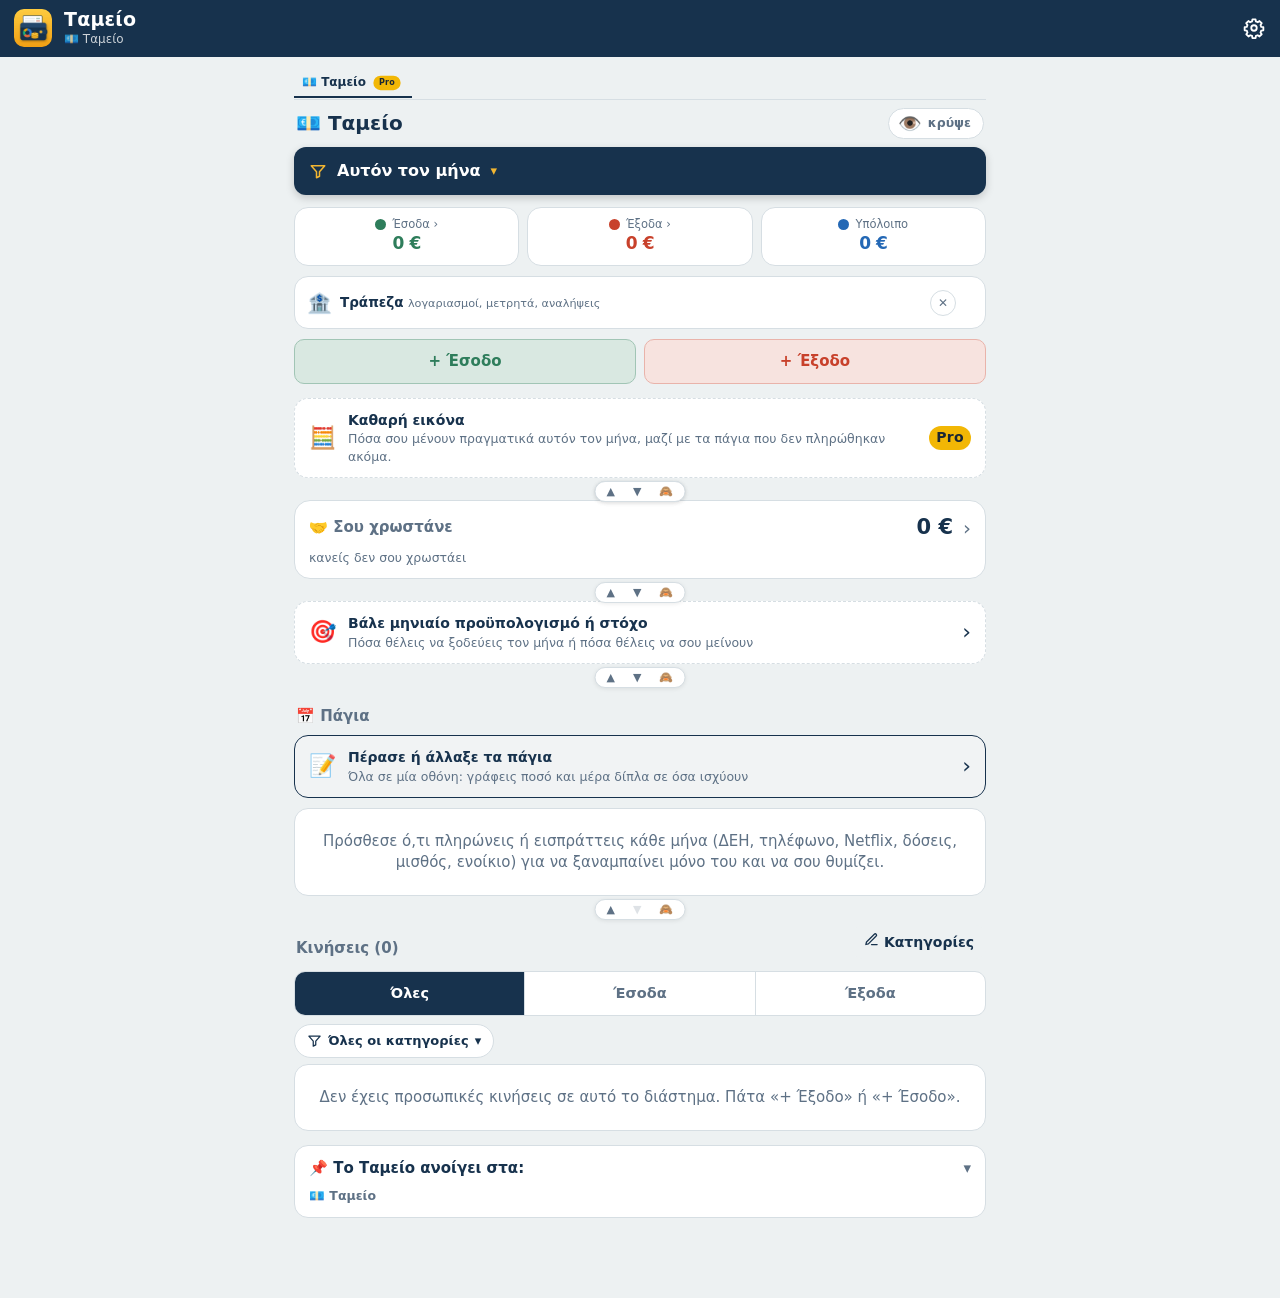
==== commit 9d1f261f: "Παραγγελίες 1.66: εικονίδια από βιβλιοθήκη 850 τρισδιάστατων (τεχνητή νοημοσύνη μόνο εφεδρικά, χωρίς" ====
--- a/tameio/index.html
+++ b/tameio/index.html
@@ -11,7 +11,7 @@
 <script>window.EMBED=true;try{localStorage.getItem("paraggelies-tameio-lang")||localStorage.setItem("paraggelies-tameio-lang","el")}catch(e){}</script>
 <link rel="stylesheet" href="enswmatosi.css">
 <script>window.__bootErr=null,addEventListener("error",function(r){if(!window.__bootErr){var o=r&&r.target;r&&r.error||r&&r.message?window.__bootErr=r.error||r.message:o&&o.tagName==="SCRIPT"&&(window.__bootErr="δεν φορτώθηκε: "+o.src)}},!0),addEventListener("load",function(){setTimeout(function(){var r=document.getElementById("main");r&&r.children.length||(typeof bootFail=="function"?bootFail(window.__bootErr||"κενή οθόνη"):r&&(r.innerHTML='<div style="margin:14px;padding:16px;border:2px solid #B91C1C;border-radius:14px;background:#FEF2F2;color:#7F1D1D"><b>⚠ Η εφαρμογή δεν φόρτωσε σωστά.</b><p>'+String(window.__bootErr||"").replace(/[<>&]/g,"").slice(0,300)+'</p><button onclick="location.reload()" style="width:100%;padding:12px;border-radius:10px">🔄</button></div>'))},1500)});</script>
-<meta name="app-version" content="1.9.26">
+<meta name="app-version" content="1.9.58">
 <meta name="viewport" content="width=device-width, initial-scale=1, viewport-fit=cover, interactive-widget=resizes-content">
 <meta name="theme-color" content="#17324D">
 <title>Ταμεία</title>
@@ -69,17 +69,22 @@
 <script src="apo-trapeza.js"></script>
 <script src="foni.js"></script>
 <script src="apodeixeis.js"></script>
+<script src="eikonidia.js"></script>
 <script src="antigrafa.js"></script>
 <script src="enswmatosi.js"></script>
 <script>window.LANGPACK=window.LANGPACK||{},(function(){try{var t=(location.search.match(/[?&]lang=([a-z]{2})/)||[])[1],a=t||localStorage.getItem("paraggelies-tameio-lang")||(localStorage.getItem("paraggelies-tameio-v1")?"":String(navigator.language||"").slice(0,2).toLowerCase());a&&a!=="el"&&a!=="en"&&/^[a-z]{2}$/.test(a)&&document.write('<script src="lang-'+a+'.js"><\/script>')}catch{}})();</script>
-<script>const APP_VERSION="1.9.26",APP_BUILD="2026-10-11",DEV_EMAIL="aglentzakis@gmail.com",KEY="paraggelies-tameio-v1",LANG_KEY="paraggelies-tameio-lang",APP_URL="https://aglentzakis-dot.github.io/paraggelies/",PRO_LIST=["company","books","reports","statement","moneyset","order","lock"],NICON="icon-192.png";let LANG="el",S=null,view="money",pUnlocked=!1,coUnlocked=!1;const IMG_ICON="[data-uri]",EN={"Έτοιμο. Αν διάλεξες το σύννεφο, το αρχείο ανέβηκε εκεί.":"Done. If you chose your cloud, the file was uploaded there.","Ακυρώθηκε· δεν ανέβηκε τίποτα.":"Cancelled; nothing was uploaded.","Ανέβασμα στο σύννεφο τώρα":"Upload to the cloud now","Ανέβασμα τώρα":"Upload now","Ανοίγει η λίστα «Κοινοποίηση». Διάλεξε «Drive» (ή «OneDrive», «Dropbox»). Στο iPhone διάλεξε «Αποθήκευση στα Αρχεία» και μετά «iCloud Drive».":"The “Share” list opens. Choose “Drive” (or “OneDrive”, “Dropbox”). On iPhone choose “Save to Files” and then “iCloud Drive”.","Αντίγραφο σε: {l}.":"Backup to: {l}.","Βεβαιώσου ότι στο κινητό υπάρχει η εφαρμογή του σύννεφού σου (Google Drive, OneDrive, Dropbox) και ότι έχεις μπει με τον λογαριασμό σου. Στο iPhone το iCloud Drive είναι ήδη μέσα στα «Αρχεία».":"Make sure your cloud app (Google Drive, OneDrive, Dropbox) is on the phone and you're signed in. On iPhone, iCloud Drive is already inside “Files”.","Για το ταχυδρομείο συμπλήρωσε μία φορά τα στοιχεία υπηρεσίας αποστολής, πιο κάτω.":"For email, fill in the sending service details once, below.","Δεν έγινε σε: {l}.":"Not done to: {l}.","Δεν έχει ανέβει ακόμα αντίγραφο στο σύννεφο.":"No backup uploaded to the cloud yet.","Δεν έχεις ανεβάσει ακόμα αντίγραφο στο σύννεφο.":"You haven't uploaded a backup to the cloud yet.","Διάλεξε έναν ή περισσότερους τρόπους. Με το κουμπί από κάτω γίνονται όλοι μαζί.":"Choose one or more ways. The button below does them all together.","Επαναφορά από το σύννεφο:":"Restore from the cloud:","Θέλεις να γίνεται εντελώς μόνο του;":"Want it fully automatic?","Κάθε αρχείο έχει την ημερομηνία στο όνομα. Στο σύννεφο μπορείς να σβήνεις τα πολύ παλιά· αρκούν τα 5 πιο πρόσφατα.":"Each file has the date in its name. In the cloud you can delete the very old ones; the 5 most recent are enough.","Κρατήθηκε αντίγραφο μέσα στην εφαρμογή. Διάλεξε και έναν τρόπο έξω από αυτήν.":"A backup was kept inside the app. Also choose a way outside of it.","Κρατιούνται τα {n} πιο πρόσφατα αντίγραφα (ένα τη μέρα) και ένα για καθέναν από τους {m} προηγούμενους μήνες· τα παλιότερα σβήνονται μόνα τους. Αρχεία που έβαλες εσύ δεν πειράζονται.":"The {n} most recent backups are kept (one per day) plus one for each of the previous {m} months; older ones are deleted automatically. Files you added yourself are not touched.","Μέσα στην εφαρμογή κρατιέται αντίγραφο πάντα, μόνο του. Ο φάκελος και το ταχυδρομείο μπορούν να γίνονται και αυτόματα· το σύννεφο θέλει ένα πάτημα από σένα (θα σου το θυμίζει μία φορά την εβδομάδα).":"A backup is always kept inside the app, automatically. The folder and email can also be automatic; the cloud needs one tap from you (you'll be reminded once a week).","Μία φορά την εβδομάδα θα σου θυμίζει να ανεβάσεις αντίγραφο στο σύννεφο.":"Once a week it will remind you to upload a backup to the cloud.","Οδηγίες βήμα βήμα":"Step-by-step instructions","Πάτα «☁️ Ανέβασμα στο σύννεφο τώρα».":"Tap “☁️ Upload to the cloud now”.","Πέρασε μία εβδομάδα από το τελευταίο αντίγραφο στο σύννεφο.":"A week has passed since the last cloud backup.","Πού να κρατάς αντίγραφα":"Where to keep backups","Πρώτη φορά (μία φορά μόνο):":"First time (only once):","Σε υπολογιστή:":"On a computer:","Σύνδεσε τον «Κοινό φάκελο στο κινητό» (πιο κάτω) και βάλε μια εφαρμογή αυτόματου συγχρονισμού φακέλου με το σύννεφο (στο Google Play ψάξε «αυτόματος συγχρονισμός Google Drive»). Ό,τι μπαίνει στον φάκελο ανεβαίνει μόνο του.":"Connect the “Shared folder on the phone” (below) and install an app that syncs a folder with your cloud automatically (in Google Play search “autosync Google Drive”). Everything that goes into the folder is uploaded by itself.","Σύνδεσε τον φάκελο πιο κάτω, στο «Κοινός φάκελος στο κινητό».":"Connect the folder below, in “Shared folder on the phone”.",Σύννεφο:"Cloud","Σύννεφο (Google Drive, OneDrive, Dropbox, iCloud)":"Cloud (Google Drive, OneDrive, Dropbox, iCloud)","Τέλος. Τις επόμενες φορές το σύννεφο θυμάται τον φάκελο· διαλέγεις μόνο «Drive» και «Αποθήκευση».":"Done. Next times the cloud remembers the folder; you just choose “Drive” and “Save”.","Τελευταίο ανέβασμα στο σύννεφο: {d}":"Last cloud upload: {d}","Το αρχείο κατέβηκε στις «Λήψεις». Ανέβασέ το στο σύννεφο σου (π.χ. drive.google.com → «Νέο» → «Μεταφόρτωση αρχείου»).":"The file was saved to “Downloads”. Upload it to your cloud (e.g. drive.google.com → “New” → “File upload”).","Φάκελος στο κινητό":"Folder on the phone","δεν υποστηρίζεται εδώ":"not supported here",σύννεφο:"cloud",ταχυδρομείο:"email","το αρχείο κατεβαίνει στις «Λήψεις». Άνοιξε drive.google.com (ή onedrive.live.com), πάτα «Νέο» → «Μεταφόρτωση αρχείου» και διάλεξέ το.":"the file goes to “Downloads”. Open drive.google.com (or onedrive.live.com), click “New” → “File upload” and choose it.",φάκελος:"folder",προαιρετικό:"optional","(όλη η περίοδος, για Excel)":"(whole period, for Excel)","Α/Α":"No.","Αγορά παγίων":"Fixed asset purchases","Αμοιβές τρίτων":"Third-party fees",Αναλώσιμα:"Consumables",Αντισυμβαλλόμενος:"Counterparty","Από 500 € και πάνω, οι πληρωμές μεταξύ επιχειρήσεων γίνονται με κάρτα ή τράπεζα.":"From €500 and up, payments between businesses are made by card or bank.","Απόδειξη λιανικής":"Retail receipt","Απόδειξη παροχής υπηρεσιών":"Service receipt","Αρχείο για τον λογιστή":"File for the accountant","Για τον λογιστή":"For the accountant","Γράψε στο «Ποσό» το σύνολο με τον ΦΠΑ· η καθαρή αξία βγαίνει μόνη της.":"Write the total including VAT in “Amount”; the net value is worked out for you.","Δεν υπάρχουν κινήσεις σε αυτό το διάστημα.":"There are no entries in this period.","Διάφορα έξοδα":"Sundry expenses","Διαφορά ΦΠΑ":"VAT difference","Επί πιστώσει":"On credit","Επιστροφή ΦΠΑ ή φόρου":"VAT or tax refund",Επιταγή:"Cheque","Επιχείρηση, με λογιστικούς κωδικούς":"Business, with account codes",Επιχορηγήσεις:"Grants","Εταιρεία Α.Ε.":"Company S.A.",Κάρτα:"Card","Καθαρή αξία":"Net value","Καθαρή αξία {n} · ΦΠΑ {v} · Σύνολο {t}":"Net {n} · VAT {v} · Total {t}","Κωδικός λογαριασμού":"Account code","Λήψη δανείου":"Loan received",Λοιπά:"Other",Μετρητά:"Cash","Νέο έξοδο":"New expense","Νέο έσοδο":"New income","Ο ΑΦΜ δεν φαίνεται σωστός — έλεγξέ τον.":"The tax number doesn't look right — check it.","Οι κινήσεις έχουν τώρα και στοιχεία για τον λογιστή.":"Entries now also have details for the accountant.",Παραστατικό:"Document","Παροχή υπηρεσιών":"Services rendered","Πιστωτικοί τόκοι":"Interest received",Πιστωτικό:"Credit note","Πληρωμές σε μετόχους ή ιδιοκτήτη":"Payments to shareholders or owner",Προμηθευτής:"Supplier","Πωλήσεις εμπορευμάτων":"Sales of goods","Πωλήσεις προϊόντων":"Sales of products","Σε κάθε κίνηση: παραστατικό, πελάτης ή προμηθευτής, ΑΦΜ, ΦΠΑ και τρόπος πληρωμής":"On every entry: document, customer or supplier, tax number, VAT and payment method","Στο Ταμείο, κάτω από τις κινήσεις, υπάρχει το «📤 Αρχείο για τον λογιστή»: ένα αρχείο για Excel με όλες τις κινήσεις της περιόδου, με κωδικό λογαριασμού, καθαρή αξία, ΦΠΑ και σύνολα.":"In Cash, under the entries, there is “📤 File for the accountant”: an Excel file with all entries of the period, with account code, net value, VAT and totals.","Σύνολα ανά λογαριασμό":"Totals per account","Τα στοιχεία για τον λογιστή κρύφτηκαν. Όσα έχεις γράψει μένουν.":"Accountant details are hidden. What you've written stays.",Τιμολόγιο:"Invoice","Τράπεζα (μεταφορά)":"Bank (transfer)","Τραπεζικό έγγραφο":"Bank document","Τρόπος πληρωμής":"Payment method",Υποκατηγορία:"Subcategory","ΦΠΑ %":"VAT %","ΦΠΑ εξόδων":"Input VAT (expenses)","ΦΠΑ εσόδων":"Output VAT (income)","Χρήματα από μετόχους ή ιδιοκτήτη":"Money from shareholders or owner","Χωρίς ΦΠΑ":"No VAT","Χωρίς παραστατικό":"No document","π.χ. Α-125":"e.g. A-125",Διαμερίσματα:"Apartments",Νερό:"Water",Απολύμανση:"Disinfection",Επισκευές:"Repairs",Διαχείριση:"Administration",Καθαριότητα:"Cleaning",Κοινόχρηστα:"Building fees",Κήπος:"Garden",Θέρμανση:"Heating","Ασφάλεια κτιρίου":"Building insurance",Πυρασφάλεια:"Fire safety","Ρεύμα κοινοχρήστων":"Common areas electricity","Έκτακτη εισφορά":"Special levy",Ανελκυστήρας:"Elevator","Κοινόχρηστα πολυκατοικίας":"Apartment building fees","Σπίτι και προσωπικά":"Home and personal","Άδειο — γράφω τις δικές μου":"Empty — I'll write my own","Έτοιμες κατηγορίες":"Ready-made categories","Να αντικατασταθούν όλες οι κατηγορίες;":"Replace all categories?","Οι κατηγορίες άλλαξαν.":"Categories changed.","Δικό σου εικονίδιο":"Your own icon","π.χ. 🏘️":"e.g. 🏘️","Αντικαθιστούν όλες τις κατηγορίες αυτού του ταμείου. Οι κινήσεις που έχεις ήδη γράψει μένουν.":"They replace all categories of this book. Entries you have already written stay.","Οι κινήσεις που έχεις μένουν· όσες ανήκουν σε κατηγορία που φεύγει θα φαίνονται ως «Άλλο».":"Your entries stay; those in a removed category will show as “Other”.","Πάτα πάνω σε ένα όνομα και γράψε το δικό σου. Οι υποκατηγορίες γράφονται χωρισμένες με κόμμα, π.χ. Συντήρηση, Επισκευή. Με το 🗑 σβήνεις μια κατηγορία· με το ⋮ αλλάζεις σειρά.":"Tap a name and write your own. Subcategories are separated by commas, e.g. Maintenance, Repair. Use 🗑 to delete a category; use ⋮ to change the order.","Δεν βρίσκεις αυτό που θέλεις; Πάτα στο κουτάκι για να ανοίξει το πληκτρολόγιο, πάτα το κουμπί με το χαμογελαστό προσωπάκι 😊 και διάλεξε όποιο εικονίδιο θέλεις. Μετά πάτα «Βάλ' το».":"Can't find what you want? Tap the box to open the keyboard, tap the smiley face button 😊 and pick any icon you like. Then tap “Use it”.","Χωρίς υπενθύμιση":"No reminder","Μία μέρα πριν":"One day before","Τρεις μέρες πριν":"Three days before","Μία εβδομάδα πριν":"One week before",Σέρβις:"Service","Το σέρβις με υπενθύμιση: η εφαρμογή σου θυμίζει πότε να ξαναπάς στον πελάτη, με έτοιμο μήνυμα":"Service with reminders: the app tells you when to go back to a client, with a ready message","{p} τον μήνα":"{p} a month","ΑΠΟΔΕΙΞΗ ΕΙΣΠΡΑΞΗΣ":"PAYMENT RECEIPT","Αν πάρεις την Pro, γράψε ότι σε σύστησα: {e}":"If you get Pro, mention that I recommended you: {e}","Αντιγράφηκε. Επικόλλησέ το σε μήνυμα.":"Copied. Paste it into a message.","Με σύστησε":"Recommended by",ΠΡΟΕΠΙΣΚΟΠΗΣΗ:"PREVIEW","Ποιος σου σύστησε την εφαρμογή;":"Who recommended the app to you?","Προεπισκόπηση Pro":"Pro preview","Στην προεπισκόπηση δεν βγαίνει τίποτα έξω από την εφαρμογή. Με την Pro το στέλνεις αμέσως.":"In preview nothing leaves the app. With Pro you send it right away.","ΧΩΡΙΣ ΑΞΙΑ — ΜΟΝΟ ΓΙΑ ΠΡΟΒΟΛΗ":"NOT VALID — FOR VIEWING ONLY","το ηλεκτρονικό ταχυδρομείο του":"their email address","{n} λεπτό ακόμα":"{n} minute left","{n} λεπτά ακόμα":"{n} minutes left","Σχετικά και επικοινωνία":"About and contact","Έχω ήδη πληρώσει — άλλαξα κινητό ή έχασα το κλειδί":"I've already paid — new phone or lost key","Έχω ήδη αγοράσει την έκδοση Pro. Άλλαξα κινητό ή έχασα το κλειδί — μπορείτε να μου το ξαναστείλετε;":"I have already bought the Pro version. I changed phone or lost the key — could you send it to me again?","Ξαναστείλτε μου το κλειδί Pro":"Please resend my Pro key","Το κλειδί δένεται με το ηλεκτρονικό ταχυδρομείο από το οποίο το ζήτησες. Σε νέο κινητό ή στον υπολογιστή γράφεις το ίδιο ταχυδρομείο και το ίδιο κλειδί — δεν χρειάζεται νέα αγορά.":"The key is tied to the email you requested it from. On a new phone or a computer, enter the same email and the same key — no need to buy again.","Μετακίνηση στη θέση:":"Move to position:","Η σφραγίδα της επιχείρησης στις προσφορές":"The business stamp on offers","Ανοιχτό: ό,τι είναι Pro είναι κλειδωμένο, όπως θα το δει κάποιος χωρίς κλειδί. Για να ξεκλειδώσει, κλείσε τον διακόπτη.":"On: everything Pro is locked, as someone without a key would see it. To unlock, turn the switch off.","Η αλλαγή σειράς στις ενότητες του Ταμείου και στο κίτρινο κουμπί":"Reordering the Cash sections and the yellow button","Οι ρυθμίσεις του Ταμείου: ονόματα, εικονίδια, χρώματα, σειρά, πάγια, κατηγορίες, προϋπολογισμός":"Cash settings: names, icons, colours, order, fixed items, categories, budget","λήγει σήμερα":"expires today","{n} μέρα ακόμα":"{n} day left","{n} μέρες ακόμα":"{n} days left","Αποστολή μηνύματος":"Send message","Γεια σας,":"Hello,","Δεν έχεις ακόμα κλειδί Pro.":"You don't have a Pro key yet.","Διάλεξε διάρκεια και γράψε το ταχυδρομείο σου. Θα ανοίξει το πρόγραμμα ταχυδρομείου με το μήνυμα έτοιμο.":"Choose a duration and enter your email. Your mail app will open with the message ready.",Διάρκεια:"Duration","Επιστροφή χρημάτων":"Money-back","Ηλεκτρονικό ταχυδρομείο για το κλειδί":"Email for the key","Κάνεις την κατάθεση και γράφεις στην αιτιολογία το ηλεκτρονικό ταχυδρομείο σου.":"You make the bank transfer and write your email address as the payment reference.","Μόλις φανεί η πληρωμή, σου στέλνουμε το κλειδί με σύνδεσμο ενεργοποίησης — συνήθως την ίδια ή την επόμενη εργάσιμη.":"As soon as the payment shows up, we send you the key with an activation link — usually the same or the next working day.","Παρακαλώ στείλτε μου τα στοιχεία για την κατάθεση.":"Please send me the details for the bank transfer.",Παραλήπτης:"Recipient","Πληρώνεις αφού τη δοκιμάσεις":"You pay after trying it","Ποτέ κωδικοί ή κάρτες":"Never passwords or cards","Πώς γίνεται η αγορά":"How buying works","Σου απαντάμε με τα στοιχεία του τραπεζικού λογαριασμού και το ακριβές ποσό. Δικαιούχος είναι ο δημιουργός της εφαρμογής, {o}.":"We reply with the bank account details and the exact amount. The account holder is the app's creator, {o}.","Τι ξεκλειδώνει η Pro":"What Pro unlocks","Το κλειδί θα δεθεί με αυτό το ταχυδρομείο — γράψε αυτό που θα βάλεις και στην εφαρμογή.":"The key will be tied to this email — enter the one you will also use in the app.","αν δεν λάβεις κλειδί μέσα σε 3 εργάσιμες από την κατάθεση, ή αν το κλειδί δεν δουλεύει και δεν λυθεί, σου επιστρέφεται όλο το ποσό.":"if you don't receive a key within 3 working days of the transfer, or if the key doesn't work and it can't be fixed, you get the full amount back.","δεν σου ζητάμε ποτέ στοιχεία κάρτας, κωδικούς τράπεζας ή πληρωμή με άλλον τρόπο. Αν σου ζητηθεί κάτι τέτοιο, δεν είμαστε εμείς.":"we never ask for card details, bank passwords or payment by any other way. If someone asks you for that, it isn't us.","η δοκιμή {n} ημερών είναι δωρεάν και έχει τα πάντα ανοιχτά.":"the {n}-day trial is free and has everything unlocked.","μαζί με το κλειδί λαμβάνεις και απόδειξη της πληρωμής.":"with the key you also get a receipt for the payment.","Γράψε το ηλεκτρονικό ταχυδρομείο με το οποίο πήρες το κλειδί.":"Enter the email address you got the key with.","Το κλειδί δεν ταιριάζει με αυτό το ηλεκτρονικό ταχυδρομείο.":"The key does not match this email address.","Προνομιακή προβολή στο «Κοντά μου»: ξεχωριστή πινέζα και πρώτη θέση στη λίστα":"Featured listing in “Near me”: a distinct pin and top place in the list","Αυτό είναι κλειδί παλιάς μορφής. Ζήτησε νέο κλειδί που αρχίζει με DR2.":"This is an old-format key. Ask for a new key starting with DR2.","Πάγια που μένουν ως το τέλος του διαστήματος":"Fixed items left until the end of the period","Όλο το {y}":"All of {y}","Αυτός ο μήνας":"This month","Θα μείνουν στην εταιρεία στο τέλος":"Left in the company at the end","Αυτό το τρίμηνο":"This quarter","Μετράει ό,τι μπήκε στο διάστημα και τα πάγια που μένουν μέχρι το τέλος του. Όταν φύγεις από το Ταμείο, γυρνάει στον τρέχοντα μήνα.":"It counts what came in during the period and the fixed items left until its end. When you leave Cash, it goes back to the current month.","Θα σου μείνουν στο τέλος":"You’ll have left at the end","Αυτός ο χρόνος":"This year","Αυτό το εξάμηνο":"This half-year","Πάγια έσοδα που περιμένεις ως το τέλος του διαστήματος":"Fixed income expected until the end of the period","Άλλο χρώμα":"Other colour","Χωρίς χρώμα":"No colour","Χρώμα κουμπιού":"Button colour","Το εικονίδιο άλλαξε.":"Icon changed.","Στο κουμπί μόνο το εικονίδιο, χωρίς όνομα":"Icon only on the button, no name","Βάλ' το":"Use it","Το «{n}» φαίνεται στο Ταμείο.":"“{n}” is shown in Cash.","Νέο ταμείο. Δώσε του όνομα και εικονίδιο.":"New cashbook. Give it a name and an icon.","Το «{n}» κρύφτηκε. Τα στοιχεία του μένουν· το ξαναεμφανίζεις από εδώ.":"“{n}” is hidden. Its data stays; show it again from here.","Ταμείο {n}":"Cashbook {n}","Κάθε ταμείο είναι εντελώς χωριστό, με δικές του κινήσεις, πάγια και κατηγορίες. Όσα δεν χρησιμοποιείς τα κρύβεις από τη σελίδα του καθενός.":"Each cashbook is completely separate, with its own transactions, fixed items and categories. Hide the ones you don’t use from each one’s page.","Νέο ταμείο":"New cashbook","Διαγραφή αυτού του ταμείου":"Delete this cashbook","Το «{n}» έχει κινήσεις ή πάγια. Να σβηστεί οριστικά μαζί με όλα του τα στοιχεία;":"“{n}” has transactions or fixed items. Delete it permanently with all its data?",Φυσιοθεραπείες:"Physiotherapy","Ταμείο 2":"Cashbook 2","Δεύτερο ταμείο":"Second cashbook","Ένα ακόμα ταμείο σαν τα Προσωπικά, εντελώς χωριστό: π.χ. για το εξοχικό, τους γονείς, ένα ακίνητο ή έναν σύλλογο.":"One more cashbook like Personal, completely separate: e.g. for a holiday home, your parents, a property or a club.","Κλειδώνει μαζί με τα Προσωπικά, με τον ίδιο κωδικό.":"It locks together with Personal, with the same code.","όνομα και εικονίδιο":"name and icon","Για ίδια πάγια σε πολλά άτομα (π.χ. ασφάλεια υγείας για τον καθένα): φτιάχνεις ένα για τον καθένα, με το ίδιο όνομα και άλλο «Για ποιον».":"For the same item for several people (e.g. health insurance for each): make one per person, with the same name and a different “For whom”.","Για ποιον":"For whom","Υπάρχει ήδη «{n}». Γράψε «Για ποιον» είναι, για να ξεχωρίζουν.":"“{n}” already exists. Write “For whom” it is, to tell them apart.","π.χ. Μαρία, Γιώργος (παιδί), μηχανή":"e.g. Maria, George (child), motorbike","Έρχεται {d}":"Due in {d}","Κάθε 2 μήνες":"Every 2 months","Κάθε 3 μήνες":"Every 3 months","Κάθε 6 μήνες":"Every 6 months","Λήγει {d}":"Due {d}","Ξαναμπαίνουν αυτόματα, κάθε μήνα ή όσο συχνά έχεις διαλέξει (π.χ. τέλη κυκλοφορίας μία φορά τον χρόνο). Αν σταματήσεις κάτι, πάτα το ✕ δίπλα του και φεύγει αμέσως.":"They come back automatically, every month or as often as you chose (e.g. road tax once a year). If you stop something, tap the ✕ next to it and it goes away at once.",Πάγια:"Fixed items","Ποιον μήνα":"Which month","Ποσό κάθε φορά":"Amount each time","Πρώτος μήνας":"First month","Πόσο συχνά":"How often","κάθε {n} μήνες, στις {d}":"every {n} months, on the {d}th","κάθε χρόνο, {d}":"every year, {d}","σε άλλους μήνες":"in other months","{n} έληξαν απλήρωτα":"{n} overdue unpaid","{n} έληξε απλήρωτο":"{n} overdue unpaid","{n} έρχεται σύντομα":"{n} due in soon","{n} έρχονται σύντομα":"{n} due in soon","{n} δεν ήρθαν ακόμα":"{n} not received yet","{n} δεν ήρθε ακόμα":"{n} not received yet","{n} λήγει σύντομα":"{n} due soon","{n} λήγουν σύντομα":"{n} due soon","{n} πάγια":"{n} items","{n} πάγιο":"{n} item",ΔΟΥ:"Tax office",Δραστηριότητα:"Activity","Με την επιφύλαξη παντός δικαιώματος.":"All rights reserved.",Μορφή:"Legal form","Το ηλεκτρονικό ταχυδρομείο δεν φαίνεται σωστό.":"The email address doesn’t look right.","π.χ. Γλυφάδας":"e.g. Glyfada","Έσοδα και έξοδα χωριστά":"Income and expenses separately","Αν θέλεις άλλον τρόπο, τον αλλάζεις όποτε θες στο κάτω μέρος της σελίδας της Εταιρείας, στο «Τι περνάει από την Εργασία στην Εταιρεία».":"If you want another way, change it anytime at the bottom of the Company page, under “What passes from Work to Company”.","Μόνο το κέρδος":"Only the profit",Τίποτα:"Nothing","Τι περνάει από την Εργασία στην Εταιρεία":"What passes from Work to Company","{n} κατηγορία":"{n} category","{n} κατηγορίες":"{n} categories","Δεν θα χτυπάει άλλο για «{n}». Το ξαναβάζεις από τα πάγια.":"It won’t ring again for “{n}”. Turn it back on from the fixed items.","Να μη χτυπάει ξανά για «{n}»":"Don’t ring again for “{n}”","Ρυθμίσεις ανά κατηγορία":"Settings by section","έξοδα {a} · έσοδα {b} τον μήνα":"expenses {a} · income {b} a month","έως {a} τον μήνα":"up to {a} a month","δεν έχει μπει":"not set",κατηγορίες:"categories",πάγια:"fixed items","στόχος {a}":"goal {a}","PDF των κινήσεων":"Transactions PDF","Άλλα έξοδα":"Other expenses",Κλείδωμα:"Lock",Μπάρες:"Bars",Πίτα:"Pie","Το Ταμείο ανοίγει στα":"Cash opens on","πάτα μια κατηγορία για ανάλυση":"tap a category for details","πάτα να τα δεις":"tap to see","προβολή ή αποστολή":"view or send",Ώρες:"Hours","Μέρες (ίδια ώρα)":"Days (same time)","Με το 🔔 κάτω από το όνομα διαλέγεις αν θα έχει υπενθύμιση.":"With the 🔔 under the name you choose whether it gets a reminder.","Προβολή PDF":"View PDF","1 εβδομάδα":"1 week","1 μέρα":"1 day","Έγιναν αλλαγές":"Changes were made","Αναβολή για ώρες ή μέρες":"Snooze for hours or days","Να αποθηκευτούν πριν κλείσει;":"Save them before closing?","Συνέχεια επεξεργασίας":"Keep editing","Χωρίς αποθήκευση":"Don't save",Άλλα:"Other","Πού πάνε τα έξοδα":"Where the spending goes","Χωρίς κατηγορία":"No category","Η αναλυτική αξιολόγηση πελατών ανά κατηγορία (πληρωμή, χαρακτήρας, συνέπεια)":"Detailed customer rating by category (payment, character, reliability)","Η αποστολή εργασιών και μηνυμάτων στους υπαλλήλους (άμεσες ειδοποιήσεις, Viber, Messenger, ταχυδρομείο, SMS, WhatsApp) με επιβεβαίωση αποδοχής":"Sending jobs and messages to your staff (instant notifications, Viber, Messenger, email, SMS, WhatsApp) with acceptance confirmation","Αντιγράφηκε.":"Copied.",Σύνδεση:"Connect","Ενημερώθηκε με ό,τι άλλαξε σε άλλο παράθυρο.":"Updated with changes made in another window.","Άλλη εφαρμογή":"Other app",στάλθηκε:"sent",Κλειδαράς:"Locksmith","Τεχνικός υπολογιστών":"Computer technician",Κηπουρός:"Gardener",Ασφάλεια:"Safety","Δεν βρέθηκε.":"Not found.","καθαρό κέρδος δουλειών, από την Εργασία":"net profit from jobs, from the Work cash book","εισπράξεις δουλειών, από την Εργασία":"job payments received, from the Work cash book","έξοδα δουλειών, από την Εργασία":"job expenses, from the Work cash book","Το καθαρό κέρδος από τις δουλειές του Ταμείου εργασίας (εισπράξεις μείον έξοδα δουλειών) μπαίνει στα έσοδα της Εταιρείας. Υπολογίζεται μόνο του κάθε φορά· δεν γράφεις τίποτα δύο φορές.":"The net profit from jobs in the Work cash book (payments received minus job expenses) is added to the Company's income. It's calculated automatically every time; you never enter anything twice.","Οι εισπράξεις από τις δουλειές του Ταμείου εργασίας μπαίνουν στα έσοδα της Εταιρείας και τα έξοδα των δουλειών (υλικά, μεροκάματα κ.λπ.) στα έξοδα. Υπολογίζονται μόνα τους κάθε φορά· δεν γράφεις τίποτα δύο φορές.":"Payments received for jobs in the Work cash book go into the Company's income, and job expenses (materials, day wages, etc.) into its expenses. They're calculated automatically every time; you never enter anything twice.","Οι δουλειές του Ταμείου εργασίας δεν μετράνε καθόλου εδώ. Η Εταιρεία έχει μόνο όσα γράφεις η ίδια.":"Jobs from the Work cash book don't count here at all. The Company only has what you enter in it.","Οι δουλειές σου μπαίνουν και στην Εταιρεία":"Your jobs also count in the Company",Αργότερα:"Later","Το βιβλίο «Εταιρεία» στο Ταμείο":"The “Company” book in Cash","Η ομάδα: ποιος πάει σε κάθε δουλειά, με χρώματα στον χάρτη και στις λίστες":"The team: who goes to each job, with colors on the map and in lists","Η «Καθαρή εικόνα» και οι αναφορές σύγκρισης μηνών":"The “Clear picture” and month-to-month reports","Οι προσφορές χωρίς απάντηση, αυτόματα στο αρχείο":"Unanswered quotes, moved to the archive automatically","Η άδειά σου έληξε. Ό,τι έχεις καταχωρίσει το βλέπεις κανονικά — χρειάζεσαι νέο κλειδί μόνο για τα εργαλεία της Pro.":"Your license has expired. You can still see everything you entered — you only need a new key for the Pro tools.","Η δοκιμή τελείωσε. Ό,τι έχεις καταχωρίσει το βλέπεις κανονικά — η συνδρομή χρειάζεται μόνο για τα εργαλεία της Pro.":"The trial has ended. You can still see everything you entered — the subscription is only needed for the Pro tools.","Μόνο προβολή":"View only","Βλέπεις ό,τι έχεις γράψει. Για νέες κινήσεις στην Εταιρεία χρειάζεται η Pro.":"You can see what you've entered. New Company entries need Pro.","Πόσα σου μένουν πραγματικά αυτόν τον μήνα, μαζί με τα πάγια που δεν πληρώθηκαν ακόμα.":"What you really have left this month, including fixed costs not paid yet.","Αυτός ο μήνας δίπλα στον προηγούμενο, κατηγορία προς κατηγορία.":"This month next to last month, category by category.","Στόχος: να σου μείνουν":"Goal: money left over","Στόχος: να μείνουν στην εταιρεία":"Goal: left in the company","Θέλεις να μείνουν στο τέλος του μήνα":"You want left at month end","Μπορείς να ξοδέψεις ακόμα έως":"You can still spend up to","Για να πιάσεις τον στόχο, λείπουν":"To reach the goal, you're short","Βάλε μηνιαίο προϋπολογισμό ή στόχο":"Set a monthly budget or goal","Πόσα θέλεις να ξοδεύεις τον μήνα ή πόσα θέλεις να σου μείνουν":"How much to spend a month, or how much you want left","Μηνιαίος προϋπολογισμός ή στόχος":"Monthly budget or goal","Πόσα θέλεις να ξοδεύεις το πολύ τον μήνα":"The most you want to spend a month","Πόσα θέλεις να ξοδεύει το πολύ η εταιρεία τον μήνα":"The most the company should spend a month","Όλα τα προσωπικά έξοδα μαζί. Βλέπεις πόσα ξόδεψες και πόσα σου μένουν από αυτό το ποσό.":"All personal expenses together. You see what you spent and what's left of this amount.","Όλα τα έξοδα της εταιρείας μαζί. Βλέπεις πόσα ξοδεύτηκαν και πόσα μένουν από αυτό το ποσό.":"All company expenses together. You see what was spent and what's left of this amount.",ή:"or","Πόσα θέλεις να σου μείνουν στο τέλος του μήνα":"How much you want left at month end","Πόσα θέλεις να μείνουν στην εταιρεία στο τέλος του μήνα":"How much should stay in the company at month end","Υπολογίζει με τα έσοδα, τα έξοδα και τα πάγια που δεν πληρώθηκαν ακόμα, και σου λέει πόσα μπορείς να ξοδέψεις ακόμα για να πιάσεις τον στόχο.":"It uses income, expenses and unpaid fixed items, and tells you how much more you can spend to reach the goal.","Συμπλήρωσε όποιο από τα δύο θέλεις, ή και τα δύο. Άφησε κενό για να μη φαίνεται.":"Fill in either one, or both. Leave empty to hide.","Όλα είναι κρυμμένα. Πάτα «κρυμμένα · εμφάνιση» για να δεις όσα χρειάζεσαι.":"Everything is hidden. Tap “hidden · show” to see what you need.","Αλλαγή εικονιδίου":"Change icon","Γράψε ποσό και μέρα δίπλα σε όσα ισχύουν. Με ▲▼ αλλάζεις σειρά, με το ＋ δίπλα στον τίτλο προσθέτεις, με το ⋮ μετονομάζεις, κρύβεις ή σβήνεις.":"Enter amount and day next to what applies. ▲▼ to reorder, ＋ next to the title to add, ⋮ to rename, hide or delete.",Επιλογές:"Options","Με το ⋮ δίπλα σε κάθε επιλογή: μετονομασία, σειρά, απόκρυψη ή διαγραφή. Ισχύει παντού, και στη γρήγορη λίστα παγίων.":"With ⋮ next to each option: rename, reorder, hide or delete. It applies everywhere, including the fixed items quick list.","Με το ⋮ σε κάθε εικονίδιο αλλάζεις όνομα, εικονίδιο και σειρά ή το σβήνεις.":"With ⋮ on each icon you change name, icon and order, or delete it.",Μετονομασία:"Rename","Νέο εικονίδιο (ένα σύμβολο ή φατσούλα)":"New icon (one symbol or emoji)","Νέο όνομα":"New name","Πάτα μια επιλογή για να τη διαλέξεις. Με το ⋮ δίπλα της: μετονομασία, σειρά, απόκρυψη ή διαγραφή.":"Tap an option to pick it. With ⋮ next to it: rename, reorder, hide or delete.","Εισπράξεις από δουλειές":"Payments from jobs","Έξοδα δουλειών (υλικά, μεροκάματα κ.λπ.)":"Job expenses (materials, wages etc.)","Έξοδα δουλειών":"Job expenses","Οι δουλειές μπαίνουν ως καθαρό κέρδος.":"Jobs now count as net profit.","Οι δουλειές μπαίνουν με τα έσοδα και τα έξοδά τους χωριστά.":"Jobs now count with their income and expenses separately.","Οι δουλειές δεν μπαίνουν στην Εταιρεία.":"Jobs are not counted in Company.","Άλλα έσοδα εταιρείας":"Other company income","Έξοδα εταιρείας":"Company expenses",Ασφαλιστικά:"Social security","Δεν έχεις κινήσεις της εταιρείας σε αυτό το διάστημα. Πάτα «+ Έξοδο» ή «+ Έσοδο».":"No company entries in this period. Tap “+ Expense” or “+ Income”.",Διαφήμιση:"Advertising","Εξοπλισμός, εργαλεία":"Equipment, tools",Επιδότηση:"Subsidy","Επιστροφή φόρου":"Tax refund",Εταιρεία:"Company","Η Εταιρεία είναι κλειδωμένη":"The Company book is locked","Κέρδος από τις δουλειές (Ταμείο εργασίας)":"Profit from jobs (work cash book)","Κίνηση εταιρείας":"Company entry","Κατηγορίες εταιρείας":"Company categories",Λογιστής:"Accountant","Μένουν στην εταιρεία":"Left in the company","Νέο έξοδο εταιρείας":"New company expense","Νέο έσοδο εταιρείας":"New company income","Οχήματα εταιρείας":"Company vehicles","Πού πάνε τα χρήματα της εταιρείας":"Where the company's money goes","Προγράμματα, συνδρομές":"Software, subscriptions",Προσωπικό:"Staff","Πρόσθεσε ό,τι πληρώνει η εταιρεία κάθε μήνα (ΕΦΚΑ, λογιστής, ενοίκιο, τηλέφωνα, δόσεις, προγράμματα) για να ξαναμπαίνει μόνο του και να σου θυμίζει.":"Add what the company pays every month (social security, accountant, rent, phones, instalments, software) so it comes back by itself and reminds you.",Τράπεζα:"Bank","Φόροι και τέλη":"Taxes and fees",Βενζίνη:"Petrol","Πετρέλαιο κίνησης":"Diesel","Υγραέριο (LPG)":"LPG","Φυσικό αέριο (CNG)":"Natural gas (CNG)","Φόρτιση ηλεκτρικού":"EV charging",AdBlue:"AdBlue","Κρύφτηκε παντού, και στη γρήγορη λίστα παγίων.":"Hidden everywhere, including the fixed items quick list.","Εμφανίζεται ξανά παντού.":"Shown again everywhere.","Το «{n}» είναι και στα πάγια σου κάθε μήνα. Να σταματήσει κι εκεί;":"“{n}” is also in your monthly fixed items. Stop it there too?","Η κατηγορία «{n}» έχει {c} πάγια ({l}). Να σταματήσουν κι αυτά;":"Category “{n}” has {c} fixed items ({l}). Stop them too?",Έλεγχος:"Inspection","Διαγράφηκαν {n} κινήσεις.":"{n} entries deleted.","Διαγράφηκε {n} κίνηση.":"{n} entry deleted.","Διαγραφή όλων εκτός από τα πάγια":"Delete all except fixed items","Να διαγραφούν όλες οι κινήσεις του μήνα {m} εκτός από τα πάγια; ({n} κινήσεις)":"Delete all entries of {m} except fixed items? ({n} entries)","Το τελευταίο σβήνει έσοδα και έξοδα του μήνα, αλλά κρατάει όσα πέρασαν από πάγια (ΔΕΗ, ενοίκιο, μισθός κ.λπ.).":"The last one deletes the month's income and expenses but keeps those from fixed items (electricity, rent, salary etc.).",κλειδωμένο:"locked","Εξοπλισμός επιχείρησης":"Business equipment","Ρούχα εργασίας":"Work clothes","Από τη συλλογή":"From gallery",Απόκρυψη:"Hide","Να σβηστεί η κατηγορία «{n}»;":"Delete the category “{n}”?","Οι {n} κινήσεις της μένουν.":"Its {n} entries stay.","Η κατηγορία «{n}» σβήστηκε.":"Category “{n}” deleted.","Το «{n}» σβήστηκε.":"“{n}” deleted.",Χαρτζιλίκι:"Pocket money","Άλλα έσοδα":"Other income",Μήνας:"Month","Δεν υπάρχουν":"None","Να σβηστεί το «{n}»;":"Delete “{n}”?","Διαγραφή όλων των κινήσεων ενός μήνα":"Delete all entries of a month","Διαγραφή μήνα":"Delete month","Διαγραφή όλων των εσόδων του μήνα":"Delete all income of the month","Διαγραφή όλων των εξόδων του μήνα":"Delete all expenses of the month","Σβήνονται μόνο οι κινήσεις. Τα πάγια μένουν και ξαναμπαίνουν κανονικά τον επόμενο μήνα.":"Only the entries are deleted. Fixed items stay and come back normally next month.","Να διαγραφούν ΟΛΑ τα έσοδα του μήνα {m}; ({n} κινήσεις, {a})":"Delete ALL income of {m}? ({n} entries, {a})","Να διαγραφούν ΟΛΑ τα έξοδα του μήνα {m}; ({n} κινήσεις, {a})":"Delete ALL expenses of {m}? ({n} entries, {a})","Διαγράφηκαν {n} έσοδα.":"{n} income entries deleted.","Διαγράφηκαν {n} έξοδα.":"{n} expenses deleted.","Πέρασε ή άλλαξε τα πάγια":"Add or change fixed items",κρυμμένο:"hidden","Απόκρυψη των κρυμμένων":"Hide the hidden ones","{n} κρυμμένο · εμφάνιση":"{n} hidden · show","{n} κρυμμένα · εμφάνιση":"{n} hidden · show","Τι να προστεθεί στο «{n}»;":"What to add to “{n}”?","Αυτή η κίνηση είναι από πάγιο.":"This entry comes from a fixed item.","Καταχωρήθηκε και μπήκε στα πάγια κάθε μήνα.":"Saved and added to monthly fixed items.","Σύνολο πάγιων εξόδων":"Total fixed expenses","Σύνολο πάγιων εσόδων":"Total fixed income","Πρόσθεσε στο «{n}»":"Add to “{n}”","Το «{n}» είναι ήδη στα πάγια σου. Να σβηστεί από τη λίστα και να σταματήσει;":"“{n}” is already in your fixed items. Remove it from the list and stop it?","Γρήγορη λίστα παγίων":"Quick fixed list","Όλα σε μία οθόνη: γράφεις ποσό και μέρα δίπλα σε όσα ισχύουν":"All on one screen: enter amount and day next to what applies","Μέρα λήξης":"Due day","Λάθος ποσό στο «{n}».":"Wrong amount in “{n}”.","{n} νέα":"{n} new","{n} άλλαξαν":"{n} changed","{n} σταμάτησαν":"{n} stopped","Έρχεται αύριο":"Expected tomorrow","Λήγει αύριο":"Due tomorrow","«{n}» εισπράχθηκε και μπήκε στα έσοδα.":"“{n}” received and added to income.","Έπρεπε να έρθει στις {d}":"Was expected on {d}","Έρχεται σήμερα":"Expected today","Έρχεται σε {n} μέρες":"Expected in {n} days","Γράψε τι εισπράττεις.":"Enter what you receive.","Δεν έχεις επιλογές ακόμα. Πρόσθεσε από κάτω.":"No options yet. Add below.",Διακοπή:"Stop","Είσπραξη: {n} — {a}":"Income: {n} — {a}",Εισπράχθηκε:"Received","Επιλογές της κατηγορίας":"Category options","Μέρα του μήνα που έρχεται":"Day of month it arrives","Με το «Εισπράχθηκε» μπαίνει αυτόματα στα έσοδα. Κάθε μήνα ξαναμπαίνει μόνο του μέχρι να το σταματήσεις με το ✕.":"“Received” adds it to income. It comes back every month until you stop it with ✕.","Με το «Πληρώθηκε» μπαίνει αυτόματα στα έξοδα. Κάθε μήνα ξαναμπαίνει μόνο του μέχρι να το σταματήσεις με το ✕.":"“Paid” adds it to expenses. It comes back every month until you stop it with ✕.","Νέα επιλογή, π.χ. Netflix":"New option, e.g. Netflix","Νέο πάγιο έσοδο":"New fixed income","Να σβηστεί η επιλογή «{n}» από τη λίστα;":"Remove “{n}” from the list?","Να σταματήσει και να φύγει από τα πάγια; Όσες πληρωμές έγιναν μένουν στις κινήσεις.":"Stop and remove from fixed items? Past payments stay in the entries.","Να σταματήσει το «{n}»; Φεύγει αμέσως από τα πάγια και από τις υπενθυμίσεις. Όσες πληρωμές έγιναν μένουν στις κινήσεις.":"Stop “{n}”? It's removed from fixed items and reminders right away. Past payments stay in the entries.","Πάγια έξοδα":"Fixed expenses","Πάγια έσοδα":"Fixed income","Πάγια έσοδα που περιμένεις ακόμα":"Fixed income still expected","Τι εισπράττεις":"What you receive","Το «{n}» σταμάτησε.":"“{n}” stopped.","Υπενθύμιση να το ελέγξεις":"Reminder to check it","ξαναμπαίνει {d}":"back on {d}","π.χ. Μισθός, ενοίκιο διαμερίσματος":"e.g. salary, flat rent","τον μήνα":"a month","Προσωπικά οικονομικά":"Personal finances","Περίοδος και φίλτρα":"Period and filters","Το PDF έχει ό,τι βλέπεις από κάτω: την περίοδο, έσοδα ή έξοδα και τις κατηγορίες που διάλεξες.":"The PDF contains what you see below: the period, income or expenses and the categories you picked.","Τα Προσωπικά είναι κλειδωμένα":"Personal is locked","Κλείδωμα Προσωπικών με δικό τους κωδικό":"Lock Personal with its own code","Όρισε έναν απλό κωδικό για τα Προσωπικά, π.χ. 4 ψηφία:":"Set a simple code for Personal, e.g. 4 digits:","{n} μέρες πριν":"{n} days before","«{n}» πληρώθηκε και μπήκε στα έξοδα.":"“{n}” paid and added to expenses.","Έληξε στις {d}":"Was due on {d}","Έξοδα που έγιναν":"Expenses so far","Έσοδα του μήνα":"Income this month","Όνομα νέας υποκατηγορίας":"New subcategory name",Αγορές:"Shopping",Αναφορές:"Reports","Γράψε τι πληρώνεις.":"Enter what you pay.","Δες τις κινήσεις":"See the entries","Διάλεξε κατηγορία":"Pick a category",Εικονίδιο:"Icon","Καθαρή εικόνα":"Clear picture","Κατηγορία εξόδου":"Expense category","Κατηγορία εσόδου":"Income category","Λήγει σήμερα":"Due today","Λήγει σε {n} μέρες":"Due in {n} days","Μέρα του μήνα που λήγει":"Day of month it's due","Μηνιαίος στόχος":"Monthly target","Νέα υποκατηγορία":"New subcategory","Ξεπέρασες τον στόχο κατά":"Over target by",Οικογένεια:"Family","Πάγια που δεν πληρώθηκαν ακόμα":"Fixed payments still due","Πληρωμή: {n} — {a}":"Payment: {n} — {a}",Πληρώθηκε:"Paid","Ποσό κάθε μήνα":"Amount each month","Πού πάνε τα προσωπικά χρήματα":"Where your personal money goes","Πού πήγαν τα χρήματά μου;":"Where did my money go?","Προστέθηκε.":"Added.",Προϋπολογισμός:"Budget","Πόσες μέρες πριν":"How many days before","Σου μένουν πραγματικά":"What you really have left","Σπίτι, λογαριασμοί":"Home, bills",Συνδρομές:"Subscriptions","Την ίδια μέρα":"Same day","Τι πληρώνεις":"What you pay",Υγεία:"Health","Υπενθύμιση πριν τη λήξη":"Reminder before it's due","Υποκατηγορίες, χωρισμένες με κόμμα":"Subcategories, comma separated",Φαγητό:"Food","Χωρίς υποκατηγορία":"No subcategory","κάθε {d} του μήνα":"every {d} of the month",πάγιο:"fixed","σε σύγκριση με":"compared with",υποκατηγορία:"subcategory","Όλες οι κατηγορίες":"All categories","Όνομα νέας κατηγορίας":"New category name","Από τη δουλειά":"From work",Ασφάλειες:"Insurance",Αυτοκίνητο:"Car","Γράψε ποσό.":"Enter an amount.","Δάνεια, δόσεις":"Loans, instalments","Δεν έχεις προσωπικές κινήσεις σε αυτό το διάστημα. Πάτα «+ Έξοδο» ή «+ Έσοδο».":"No personal entries in this period. Tap “+ Expense” or “+ Income”.","Διάλεξε κατηγορία.":"Pick a category.",Διασκέδαση:"Entertainment",Δώρα:"Gifts","Ενοίκιο που εισπράττω":"Rent I receive","Ενοίκιο σπιτιού":"Home rent",Επίδομα:"Allowance","Η κίνηση διαγράφηκε.":"Entry deleted.","Καταχωρήθηκε.":"Saved.",Κατηγορίες:"Categories","Με το φίλτρο":"With the filter","Νέα κατηγορία":"New category","Νέο προσωπικό έξοδο":"New personal expense","Νέο προσωπικό έσοδο":"New personal income","Να διαγραφεί η κίνηση;":"Delete this entry?","Ποιες κατηγορίες;":"Which categories?",Προσωπικά:"Personal","Προσωπικές κατηγορίες":"Personal categories","Προσωπική κίνηση":"Personal entry",Ρούχα:"Clothes","Σούπερ μάρκετ":"Supermarket",Σύνταξη:"Pension",Τσιγάρα:"Cigarettes","Υπάρχουν κινήσεις σε αυτή την κατηγορία. Θα μείνουν, αλλά θα φαίνονται ως «Άλλο». Να σβηστεί;":"There are entries in this category. They'll stay but show as “Other”. Delete it?","Φαγητό έξω":"Eating out",Άλλο:"Other","Διάλεξε όσα θέλεις μαζί και πάτα «Εφαρμογή».":"Pick as many as you like and tap “Apply”.",Εφαρμογή:"Apply","πλήρωσε ο πελάτης":"paid by client","Πλήρωσε ο πελάτης (δεν μετράει)":"Paid by client (not counted)",Χρέωση:"Charge","Καμία κίνηση με αυτά τα φίλτρα.":"No entries match these filters.","Δεν υπάρχουν κινήσεις για PDF.":"There are no entries for a PDF.",Καθάρισμα:"Clear",Ενοίκιο:"Rent",Μισθός:"Salary","Άνοιξαν τα εργαλεία του κατασκευαστή.":"Developer tools are on.","Έκλεισαν τα εργαλεία του κατασκευαστή.":"Developer tools are off.",Εφαρμογές:"Apps","δοκιμαστική μετάφραση":"trial translation","Αναφορά λάθους στη μετάφραση":"Report a translation mistake",Νόμισμα:"Currency","Νόμισμα: {c}":"Currency: {c}","Η γλώσσα δεν φόρτωσε. Χρειάζεται σύνδεση στο διαδίκτυο την πρώτη φορά.":"The language did not load. An internet connection is needed the first time.","Ο φόρος (ΦΠΑ) και το ποσοστό του ορίζονται μέσα στην προσφορά.":"The tax (VAT) and its rate are set inside the offer.","Τα ποσά σε όλη την εφαρμογή και στα έγγραφα βγαίνουν με αυτό το νόμισμα. Αν αλλάξεις νόμισμα, τα ποσά δεν μετατρέπονται.":"Amounts across the app and in documents are shown in this currency. If you change currency, amounts are not converted.","Μένουν τα {n} πιο πρόσφατα· με το νέο σβήνεται το πιο παλιό.":"The {n} most recent are kept; a new one deletes the oldest.","Πού είναι ο φάκελος":"Where the folder is","Δεν έχει συνδεθεί φάκελος. Πάτα για να διαλέξεις.":"No folder connected. Tap to choose one.","Μέσα του: {l}":"Inside: {l}","Αρχεία μου":"My Files","Σε αυτό το κινητό τα αρχεία πάνε στις «Λήψεις».":"On this phone files go to “Downloads”.",Έγγραφα:"Documents","Κάρτα μνήμης":"SD card","Ξεκινάει από":"Starts at",Λήψεις:"Downloads","Ο φάκελος είναι αποθηκευμένος, αλλά χρειάζεται ξανά άδεια. Πάτα για να τον ανοίξεις.":"The folder is saved but needs permission again. Tap to open it.","Τα αντίγραφα είναι εδώ:":"Your backups are here:","Ο φάκελος είναι συνδεδεμένος.":"The folder is connected.","Μεταφέρθηκε {n} αρχείο στον φάκελο «Δρομολόγιο».":"{n} file moved to the “Dromologio” folder.","Μεταφέρθηκαν {n} αρχεία στον φάκελο «Δρομολόγιο».":"{n} files moved to the “Dromologio” folder.",ΦΠΑ:"VAT","Δεν χωράει η εικόνα στη μνήμη της εφαρμογής. Σβήσε κάποιες φωτογραφίες ή διάλεξε μικρότερη εικόνα.":"The image does not fit in the app's storage. Delete some photos or pick a smaller image.","Κλειστό: η εφαρμογή δουλεύει κανονικά, χωρίς κωδικό.":"Off: the app works normally, no code needed.","Δοκιμή κλειδώματος":"Lock test","Η εφαρμογή είναι πάλι ελεύθερη.":"The app is unlocked again.","Η εφαρμογή φαίνεται τώρα κλειδωμένη. Δοκίμασε προσφορά, απόδειξη, στατιστικά, εξαγωγή.":"The app now looks locked. Try an offer, a receipt, statistics, export.","Δείξε μου την εφαρμογή σαν να τελείωσε η δοκιμή":"Show me the app as if the trial had ended",Φωτογραφία:"Photo","Η εφαρμογή ήταν ανοιχτή και σε άλλο παράθυρο. Φορτώθηκαν τα νεότερα στοιχεία — αν η τελευταία σου αλλαγή δεν φαίνεται, κάν' την ξανά.":"The app was also open in another window. The latest data has been loaded — if your last change is missing, make it again.","Αύριο 8:00":"Tomorrow 8:00","αύριο στις 8:00":"tomorrow at 8:00","Θα ξαναχτυπήσει αύριο στις 8:00.":"It will ring again tomorrow at 8:00.","Άγνωστο είδος":"Unknown type",έσοδα:"income",έξοδα:"expenses","Σελίδα {i} από {n}":"Page {i} of {n}",Ναι:"Yes","Αναβολή 10΄":"Snooze 10 min",Προκαταβολή:"Deposit",Διόδια:"Tolls",Μεταφορικά:"Transport","{n} κίνηση":"{n} entry","{n} κινήσεις":"{n} entries",Αυτό:"This","Αυτόματη αποστολή":"Automatic sending",Εγγύηση:"Warranty",Εμφάνιση:"Appearance","Κράτα πάντα δύο αντίγραφα.":"Always keep two backups.",Άνοιγμα:"Open","Αντίγραφα μέσα στην εφαρμογή":"Backups inside the app","Κράτα αντίγραφο τώρα":"Save a backup now","Κρατήθηκε.":"Saved.","Δεν κρατήθηκε.":"Not saved.","Δεν υπάρχει ακόμα αντίγραφο.":"There is no backup yet.","Έκδοση Pro":"Pro version","Όχι τώρα":"Not now","Έχω κλειδί":"I have a key","Η άδειά μου":"My licence",Απόκτηση:"Get it","Απλή έκδοση":"Basic version","Pro έως {d}":"Pro until {d}","Δοκιμή, {n} μέρα ακόμα":"Trial, {n} day left","Δοκιμή, {n} μέρες ακόμα":"Trial, {n} days left","είναι στην έκδοση Pro.":"is in the Pro version.","Οι προσφορές με το λογότυπό σου":"Offers with your own logo","Οι ψηφιακές αποδείξεις":"Digital receipts","Η κατάσταση κινήσεων σε PDF":"The statement of entries as a PDF","Το ύφος των εγγράφων, το λογότυπο και το υδατογράφημα":"Document style, logo and watermark","Η εξαγωγή στοιχείων":"Exporting your data","Τα στατιστικά πελατών και περιοχών":"Client and area statistics","Το κλείδωμα του ταμείου":"Money lock","Ένας χρόνος":"One year","Δύο χρόνια":"Two years","Τι ξεκλειδώνει":"What it unlocks",Ταχυδρομείο:"Email",Λογαριασμός:"Bank account","Η εφαρμογή δουλεύει χωρίς διαδίκτυο και τα δεδομένα σου μένουν στο κινητό σου, είτε έχεις Pro είτε όχι.":"The app works offline and your data stays on your phone, with or without Pro.",Κατάσταση:"Status","Στο όνομα":"In the name of","Όνομα ή επωνυμία":"Name or business name",Κλειδί:"Key",Ενεργοποίηση:"Activate","Γράψε το όνομα με το οποίο πήρες το κλειδί.":"Type the name the key was issued to.","Το κλειδί δεν ταιριάζει με αυτό το όνομα.":"The key does not match this name.","Αυτό το κλειδί έχει λήξει.":"This key has expired.","Ενεργοποιήθηκε έως {d}.":"Activated until {d}.","Στη δοκιμή έχεις τα πάντα ανοιχτά. Όταν τελειώσει, κρατάς όλα σου τα δεδομένα.":"During the trial everything is open. When it ends, you keep all your data.","Ανέβασμα λογοτύπου":"Upload a logo",Αφαίρεση:"Remove","Δεν έχεις βάλει λογότυπο.":"You have not added a logo.","Το λογότυπο μπήκε.":"Logo added.","Αφαιρέθηκε.":"Removed.","Η εικόνα δεν διαβάστηκε.":"The image could not be read.","Αποθηκεύτηκε.":"Saved.","εφαρμογή για κινητά":"mobile app","Άνοιγμα του φακέλου μου":"Open my folder","Ο φάκελος άνοιξε.":"The folder is open.","Δεν δόθηκε άδεια για τον φάκελο.":"Permission for the folder was not given.",Ηλεκτρολόγος:"Electrician",Υδραυλικός:"Plumber",ΚΙΝΗΣΕΙΣ:"STATEMENT","Κοινός φάκελος στο κινητό":"Shared folder on the phone","Σύνδεση φακέλου":"Connect a folder","Αλλαγή φακέλου":"Change folder","Αποθήκευση όλων τώρα":"Save everything now","Δεν διαλέχτηκε φάκελος.":"No folder was chosen.","Ο φάκελος συνδέθηκε.":"The folder is connected.","Ο φάκελος αποσυνδέθηκε.":"The folder was disconnected.","Αποσύνδεση φακέλου (τα αρχεία μένουν)":"Disconnect the folder (the files stay)","Να ξεχάσει η εφαρμογή τον φάκελο; Τα αρχεία μένουν εκεί που είναι.":"Should the app forget this folder? The files stay where they are.","Να μπαίνει αντίγραφο μόνο του, μία φορά την ώρα":"Save a backup automatically, once an hour","Τελευταίο αντίγραφο στον φάκελο: {d}":"Last backup in the folder: {d}","Δεν έχει μπει ακόμα αντίγραφο στον φάκελο.":"No backup has been saved to the folder yet.","Επαναφορά από τον φάκελο":"Restore from the folder",νεότερο:"newest","Φόρτωση…":"Loading…","Αρ. {n}":"No. {n}",Διεύθυνση:"Address",Αποστολή:"Send",Εργασία:"Job",Υλικά:"Materials","Οικοδομικές εργασίες":"Building works","{n} αλλαγές από το τελευταίο αντίγραφο ασφαλείας.":"{n} changes since the last backup.","{n} αλλαγή από το τελευταίο αντίγραφο ασφαλείας.":"{n} change since the last backup.",Άκυρο:"Cancel","Έξοδος από την εφαρμογή;":"Exit the app?",Όλες:"All",Όνομα:"Name",Όχι:"No",Α:"A",ΑΦΜ:"Tax ID","Αλλαγές από τότε: {n}.":"Changes since then: {n}.",Αλλαγή:"Change","Αναζήτηση…":"Searching…","Αντίγραφο ασφαλείας":"Backup","Αντίγραφο ασφαλείας και επαναφορά":"Backup and restore","Αντίγραφο τώρα":"Back up now",Αποθήκευση:"Save","Αποθήκευση αρχείου στο κινητό":"Save file on phone","Αποστολή στο ταχυδρομείο":"Send by email","Αποστολή τώρα":"Send now","Αποστολή…":"Sending…",Από:"From",Αριθμός:"Number",Β:"B",Γλώσσα:"Language","Γράψε όνομα.":"Enter a name.",Δάσος:"Forest",Δειλινό:"Dusk","Δεν έχει κρατηθεί ακόμα αντίγραφο από αυτή τη συσκευή.":"No backup has been made from this device yet.","Δεν έχεις κρατήσει ακόμα αντίγραφο ασφαλείας.":"You haven't made a backup yet.","Δεν βρέθηκαν δεδομένα της εφαρμογής σε αυτό το αρχείο.":"No app data found in this file.","Δεν υπάρχει σύνδεση στο διαδίκτυο. Δοκίμασε ξανά ή αποθήκευσε αρχείο.":"No internet connection. Try again or save a file.",Διαγραφή:"Delete",Εντάξει:"OK","Επαναφορά από αρχείο":"Restore from file","Επαναφορά από το κείμενο":"Restore from text","Επικόλληση αντιγράφου από το ταχυδρομείο":"Paste a backup from email","Η αποστολή στο ταχυδρομείο δεν έχει ενεργοποιηθεί ακόμα στην εφαρμογή.":"Email sending hasn't been enabled in the app yet.","Η κοινοποίηση δεν ολοκληρώθηκε.":"Sharing didn't complete.","Ηλεκτρονικό ταχυδρομείο":"Email",Θάλασσα:"Sea","Θα αντικαταστήσουν τα τωρινά δεδομένα. Συνέχεια;":"They will replace the current data. Continue?","Κάθε εβδομάδα":"Every week","Κάθε μέρα":"Every day","Κάθε μήνα":"Every month",Καθαρισμός:"Clear",Κινητό:"Mobile",Κλήση:"Call",Κλασικό:"Classic",Κλείσιμο:"Close","Κοινοποίηση σε άλλη εφαρμογή":"Share to another app",Μήνυμα:"Message","Μία φορά":"Once","Μίλα τώρα…":"Speak now…","Να διαγραφεί;":"Delete?","Ναι, έξοδος":"Yes, exit","Οι αλλαγές αποθηκεύτηκαν.":"Changes saved.",Πίσω:"Back",Πελάτης:"Client",Προς:"To",Προσθήκη:"Add",Ρυθμίσεις:"Settings",Σημειώσεις:"Notes",Σκούρο:"Dark","Στάλθηκε αυτόματα αντίγραφο στο ταχυδρομείο σου.":"A backup was sent to your email automatically.",Σταθερό:"Landline","Τα δεδομένα είναι πολλά για αποστολή. Χρησιμοποίησε την κοινοποίηση αρχείου.":"Too much data to email. Use file sharing instead.","Τα δεδομένα επαναφέρθηκαν.":"Data restored.","Τα δεδομένα σου μένουν αποθηκευμένα.":"Your data stays saved.","Τελευταίο αντίγραφο: {d}.":"Last backup: {d}.","Το αντίγραφο κοινοποιήθηκε.":"Backup shared.","Το αντίγραφο στάλθηκε στο {e}.":"Backup sent to {e}.","Το αρχείο δεν διαβάστηκε.":"The file couldn't be read.","Το ηλεκτρονικό σου ταχυδρομείο":"Your email",Υπενθύμιση:"Reminder","η διεύθυνσή σου":"your address",Καταχώρηση:"Save entry","Διαγράφηκε.":"Deleted.","Πάτα άλλη μια φορά «πίσω» για να βγεις, ή το κουμπί αρχικής οθόνης.":"Press “back” once more to exit, or the home button.",Απόδειξη:"Receipt",Σύνολο:"Total","Λήψη PDF":"Download PDF","Το PDF δεν δημιουργήθηκε.":"The PDF couldn't be created.",Εργαλεία:"Tools","Ξέχασα τον κωδικό, βγάλε το κλείδωμα":"I forgot the code, remove the lock","Το κλείδωμα αφαιρέθηκε. Τα δεδομένα σου είναι όλα εκεί.":"The lock was removed. All your data is still there.","Ζητάει έναν απλό κωδικό πριν ανοίξει το Ταμείο. Δεν κρυπτογραφεί τίποτα, είναι μόνο μια οθόνη ιδιωτικότητας.":"Asks for a simple code before opening Money. It doesn't encrypt anything, it's only a privacy screen.","Καμία κίνηση":"No entries","Σύνολο εσόδων":"Total income","Σύνολο εξόδων":"Total expenses",Καθαρό:"Net","Στάλθηκε.":"Sent.","{n} μέρες":"{n} days","{n} ώρες":"{n} hours","Θα ξαναχτυπήσει σε {n}.":"It will ring again in {n}.","{m} λεπτά":"{m} minutes","1 ώρα":"1 hour","Όρισε έναν απλό κωδικό, π.χ. 4 ψηφία:":"Set a simple code, e.g. 4 digits:","Το κλείδωμα ενεργοποιήθηκε.":"The lock was turned on.","Γράψε τον τρέχοντα κωδικό για να το απενεργοποιήσεις:":"Type the current code to turn it off:","Γράψε τον τρέχοντα κωδικό:":"Type the current code:","Γράψε τον νέο κωδικό:":"Type the new code:","Ο κωδικός άλλαξε.":"The code was changed.","Αλλαγή κωδικού":"Change code","Γράψε τον κωδικό για να το ανοίξεις.":"Type the code to open it.","Λάθος κωδικός.":"Wrong code.","Αυτό δεν σβήνει τίποτα, μόνο μηδενίζει τον κωδικό και βγάζει το κλείδωμα. Θέλεις να συνεχίσεις;":"This deletes nothing, it only resets the code and removes the lock. Continue?","Το κλείδωμα απενεργοποιήθηκε.":"The lock was turned off.",Κατηγορία:"Category","Βρέθηκε η έκδοση {v}.":"Version {v} was found.","Στο iPhone πάτα το κουμπί για τις οδηγίες του Safari, βήμα βήμα.":"On iPhone, tap the button for step-by-step Safari instructions.","Εγκατάσταση στο iPhone":"Install on iPhone",Κατάλαβα:"Got it","Άνοιξε αυτή τη σελίδα στο Safari, όχι σε άλλο πρόγραμμα περιήγησης.":"Open this page in Safari, not another browser."," κάτω από τη γραμμή διευθύνσεων.":" below the address bar.","Πάτα «Προσθήκη» πάνω δεξιά. Το εικονίδιο θα εμφανιστεί στην αρχική οθόνη σου.":"Tap “Add” at the top right. The icon will appear on your home screen.",Επόμενο:"Next",Έτοιμο:"Done","Κάθε χρόνο":"Every year","Τελευταίο τρίμηνο":"Last 3 months","Τελευταίο εξάμηνο":"Last 6 months","Συγκεκριμένη χρονιά":"A specific year",Επωνυμία:"Business name",Τηλέφωνο:"Phone","Τα στοιχεία αποθηκεύτηκαν.":"The details were saved.",Υπόλοιπο:"Balance",Οφειλές:"Debts",Ημέρα:"Day",Ώρα:"Time",Τώρα:"Now",Μεροκάματα:"Day wages",Εξόφληση:"Final payment",Ανταλλακτικά:"Spare parts","Τα δεδομένα ξεπέρασαν το όριο του ταχυδρομείου. Χρησιμοποίησε «Κοινοποίηση» ή «Αποθήκευση αρχείου».":"The data exceeded the email size limit. Use “Share” or “Save file”.","Λάθος κωδικός υπηρεσίας ή προτύπου. {w}":"Wrong service or template ID. {w}","Η αποστολή απέτυχε, κωδικός σφάλματος {c}. {w}":"Sending failed, error code {c}. {w}",Έσοδα:"Income","Έσοδο/Έξοδο":"Income/Expense",Έσοδο:"Income",Έξοδο:"Expense","Ξυπνητήρι (επίμονο)":"Alarm (persistent)","Έγινε, μέχρι την επόμενη φορά":"Done, until next time","Έγινε, τελείωσε":"Done, finished",Ποσό:"Amount","Υπάρχει νεότερη έκδοση της εφαρμογής.":"A newer version of the app is available.","Ανανέωση τώρα":"Refresh now","Φέρνω τη νεότερη έκδοση…":"Fetching the newest version…","Έλεγχος για νεότερη έκδοση":"Check for a newer version","Έλεγχος για νεότερη έκδοση…":"Checking for a newer version…","Έχεις την τελευταία έκδοση ({v}).":"You have the latest version ({v}).","Ο έλεγχος χρειάζεται σύνδεση στο διαδίκτυο.":"The check needs an internet connection.","Τρέχει ως αρχείο. Κατέβασε το νέο αρχείο για να ενημερωθεί.":"It's running as a file. Download the new file to update.","Εγκατάσταση στο κινητό":"Install on your phone","Εγκατάσταση εφαρμογής":"Install app","Η εφαρμογή εγκαταστάθηκε.":"The app was installed.","Η εφαρμογή είναι ήδη εγκατεστημένη.":"The app is already installed.","Η εφαρμογή είναι ήδη εγκατεστημένη και τρέχει σε δικό της παράθυρο.":"The app is already installed and runs in its own window.","Τρέχει ως αρχείο. Η εγκατάσταση γίνεται μόνο από τη διεύθυνσή της στο διαδίκτυο.":"It's running as a file. Installing works only from its address online.","Πάτα εγκατάσταση για να μπει σαν κανονική εφαρμογή, με δικό της εικονίδιο.":"Tap install to add it as a normal app, with its own icon.","Αν το κουμπί δεν δουλέψει, άνοιξε το μενού με τις τρεις τελείες του Chrome και διάλεξε «Προσθήκη στην αρχική οθόνη» ή «Εγκατάσταση εφαρμογής».":"If the button doesn't work, open Chrome's three-dot menu and choose “Add to Home screen” or “Install app”.","Η εγκατάσταση ακυρώθηκε.":"The installation was cancelled.","Το Chrome δεν έδωσε κουμπί εγκατάστασης. Μενού τρεις τελείες → «Προσθήκη στην αρχική οθόνη».":"Chrome didn't offer an install button. Three-dot menu → “Add to Home screen”.","(προαιρετικό)":"(optional)","Οι ειδοποιήσεις δεν λειτουργούν όταν η εφαρμογή τρέχει ως αρχείο. Άνοιξέ τη από τη διεύθυνσή της.":"Notifications don't work when the app runs as a file. Open it from its address.","Το Chrome απέρριψε αυτόματα το αίτημα. Πάτα το εικονίδιο αριστερά από τη διεύθυνση → Άδειες → Ειδοποιήσεις → Να επιτρέπεται, και ξαναδοκίμασε.":"Chrome auto-declined the request. Tap the icon left of the address → Permissions → Notifications → Allow, then try again.","Η ειδοποίηση δεν εμφανίστηκε. Χρειάζεται το αρχείο sw.js δίπλα στην εφαρμογή.":"The notification didn't appear. The sw.js file must sit next to the app.",Ανέβηκε:"Published",Έκδοση:"Version","Οι ειδοποιήσεις είναι μπλοκαρισμένες για αυτή τη σελίδα. Πάτα το εικονίδιο αριστερά από τη διεύθυνση, «Άδειες», και επίτρεψε τις ειδοποιήσεις.":"Notifications are blocked for this page. Tap the icon left of the address, open “Permissions” and allow notifications.","Άδεια ειδοποιήσεων: δόθηκε.":"Notification permission: granted.","Άδεια ειδοποιήσεων: μπλοκαρισμένη από το Chrome.":"Notification permission: blocked by Chrome.","Άδεια ειδοποιήσεων: θα ζητηθεί την πρώτη φορά.":"Notification permission: will be asked the first time.","Πιο πάνω":"Move up","Πιο κάτω":"Move down",Επικοινωνία:"Contact","Πες μας πώς σου φαίνεται η εφαρμογή και τι θα ήθελες να προστεθεί.":"Tell us what you think of the app and what you'd like added.","Ανοίγει το ταχυδρομείο σου για να το στείλεις.":"Your mail app is opening so you can send it.","Κάθε πόσες αλλαγές":"After how many changes","Αρχείο στη συσκευή":"File on the device","Επαναφορά δεδομένων":"Restore data","Η επαναφορά σβήνει ό,τι υπάρχει τώρα στην εφαρμογή και βάζει στη θέση του το περιεχόμενο του αντιγράφου. Δεν αναιρείται.":"Restoring erases everything in the app now and replaces it with the backup's contents. It cannot be undone.","Στοιχεία υπηρεσίας αποστολής (μία φορά)":"Mail service details (one time)","Η αποστολή δεν είναι ενεργή ακόμα. Συμπλήρωσε τα στοιχεία υπηρεσίας παρακάτω, μία φορά.":"Sending isn't active yet. Fill in the service details below, once.","Κωδικός υπηρεσίας":"Service ID","Κωδικός προτύπου":"Template ID","Δημόσιο κλειδί":"Public key","Συμπλήρωσε πρώτα τα στοιχεία υπηρεσίας αποστολής.":"Fill in the mail service details first.","Άνοιγμα ημερολογίου":"Open the calendar",Καμπανάκι:"Chime",Κουδούνι:"Bell",Απαλό:"Soft",Έντονο:"Loud",Βαθύ:"Deep","Χωρίς ήχο":"No sound","Ειδοποιήσεις και ήχος":"Notifications and sound","Ήχος υπενθύμισης":"Reminder sound",Δοκιμή:"Test",Δόνηση:"Vibration","Ειδοποιήσεις κινητού":"Phone notifications","Εμφανίζονται στο πάνω μέρος της οθόνης, ακόμα και όταν κοιτάς άλλη εφαρμογή, όσο η εφαρμογή μένει ανοιχτή σε καρτέλα.":"They appear at the top of the screen, even while you're in another app, as long as this app stays open in a tab.","Ειδοποιήσεις στην οθόνη του κινητού":"Notifications on the phone screen","Δοκιμαστική ειδοποίηση":"Test notification","Για να χτυπάει και με την εφαρμογή τελείως κλειστή χρειάζεται η έκδοση εγκατάστασης για Android. Η ιστοσελίδα μπορεί να ειδοποιεί μόνο όσο μένει ανοιχτή.":"To ring with the app fully closed you need the installable Android build. A web page can only notify while it stays open.","Η συσκευή δεν υποστηρίζει ειδοποιήσεις.":"This device doesn't support notifications.","Δεν δόθηκε άδεια για ειδοποιήσεις.":"Notification permission wasn't given.","Οι ειδοποιήσεις ενεργοποιήθηκαν.":"Notifications are on.","Έτσι θα φαίνονται οι υπενθυμίσεις σου.":"This is how your reminders will look.","Στάλθηκε. Δες την επάνω στην οθόνη.":"Sent. Look at the top of your screen.",Περίοδος:"Period",Πληρωμή:"Payment","Άλλο έσοδο":"Other income",Δαπάνη:"Other expense",Καύσιμα:"Fuel",Κίνηση:"Entry",Ταμείο:"Money",Στοιχεία:"Details","Αυτόν τον μήνα":"This month",Φέτος:"This year",Όλα:"All",Έξοδα:"Expenses",Κινήσεις:"Entries",Είδος:"Type",Ημερομηνία:"Date",Σημείωση:"Note","Πάτα το κουμπί «Κοινοποίηση» ":"Tap the “Share” button ","Κύλισε και πάτα «Προσθήκη στην οθόνη Αφετηρίας».":"Scroll and tap “Add to Home Screen”.","Γράψε σωστή διεύθυνση ηλεκτρονικού ταχυδρομείου.":"Enter a valid email address.","Το αρχείο αποθηκεύτηκε στις «Λήψεις» του κινητού.":"File saved to your downloads.","Το PDF αποθηκεύτηκε στις «Λήψεις».":"The PDF was saved to your downloads.","Όταν ανοίγεις τα Ταμεία, ανοίγουν πάντα σε αυτό που διάλεξες εδώ. Για να δεις κάτι άλλο, πάτα το κουμπί του στο πάνω μέρος.":"When you open Cash Books, it always opens on the one you choose here. To see another, tap its button at the top.","Τα Ταμεία θα ανοίγουν στο «{n}».":"Cash Books will open on “{n}”.",Ταμεία:"Cash Books","Ένα κλειδί για όλα: το ίδιο κλειδί Pro ανοίγει και το Δρομολόγιο και τα Ταμεία.":"One key for everything: the same Pro key unlocks both Route Planner and Cash Books.","Στα «Αρχεία μου» του κινητού άνοιξε με τη σειρά αυτούς τους φακέλους. Δίπλα θα δεις και τον φάκελο «{a}» με τα PDF και τα αρχεία για τον λογιστή.":"In your phone's “My Files”, open these folders in order. Next to them you'll also see the “{a}” folder with the PDFs and the files for the accountant.","Διάλεξε μία φορά έναν φάκελο στο κινητό — τον ίδιο κοινό φάκελο με τις άλλες εφαρμογές σου. Τα Ταμεία γράφουν μόνο στον δικό τους υποφάκελο: αντίγραφα και εξαγωγές. Από εκεί γίνεται και η επαναφορά.":"Choose a folder on your phone once — the same shared folder as your other apps. Cash Books writes only to its own subfolder: backups and exports. Restoring is done from there too.","Τα ταμεία στο Δρομολόγιο άλλαξαν μετά τη μεταφορά.":"The cash books in Route Planner changed after the transfer.","Αν έγραψες κάτι στα Προσωπικά ή στην Εταιρεία του Δρομολογίου, φέρ' το εδώ για να είναι όλα μαζί.":"If you entered something in Personal or Company in Route Planner, bring it here so everything is together.","Δες και φέρ' τα":"See and bring them","Όχι, τα κρατάω όπως είναι εδώ":"No, keep them as they are here","Η Pro του Δρομολογίου ενεργοποιήθηκε και εδώ, έως {d}.":"Route Planner's Pro is now active here too, until {d}.","Ξέχασες τον κωδικό; Ρυθμίσεις → Ταμείο → το ταμείο σου → «Ξέχασα τον κωδικό, βγάλε το κλείδωμα».":"Forgot the code? Settings → Money → your cash book → “I forgot the code, remove the lock”.","υπενθυμίσεις παγίων, ήχος, δόνηση":"fixed item reminders, sound, vibration","Μεταφορά από το Δρομολόγιο":"Transfer from Route Planner","έγινε {d}":"done {d}","δεν βρέθηκαν ταμεία του Δρομολογίου":"no Route Planner cash books found",εγκατεστημένη:"installed","Κλείδωμα Εταιρείας με δικό της κωδικό":"Lock Company with its own code","Υπενθυμίσεις παγίων":"Fixed item reminders","Ονόματα, εικονίδια, χρώματα, απόκρυψη, σειρά, κλείδωμα":"Names, icons, colours, hiding, order, lock","Όλα τα ταμεία σου πέρασαν σωστά.":"All your cash books came across correctly.","Κάτι δεν ταιριάζει στη μεταφορά.":"Something doesn't match in the transfer.","Μεταφέρθηκαν {d}. Ελέγχθηκαν ένα-ένα, κίνηση προς κίνηση, πάγιο προς πάγιο, αφού γράφτηκαν.":"Transferred {d}. Each one was checked after saving — entry by entry, fixed item by fixed item.","Στο Δρομολόγιο δεν άλλαξε τίποτα: τα ίδια στοιχεία είναι ακόμα και εκεί, για ασφάλεια, μέχρι να το επιβεβαιώσεις.":"Nothing changed in Route Planner: the same data is still there too, for safety, until you confirm.","Δεν βρέθηκαν ταμεία του Δρομολογίου σε αυτή τη συσκευή. Τα Ταμεία ξεκίνησαν άδεια.":"No Route Planner cash books were found on this device. Cash Books started empty.","Ξαναφέρε τα ταμεία από το Δρομολόγιο":"Bring the cash books from Route Planner again","Αντικαθιστά τα ταμεία εδώ με αυτά που έχει τώρα το Δρομολόγιο. Πριν από αυτό κρατιέται μόνο του αντίγραφο ασφαλείας των τωρινών, στα «Αντίγραφα μέσα στην εφαρμογή».":"Replaces the cash books here with the ones Route Planner has now. Before that, a backup of the current ones is kept automatically under “Backups inside the app”.","Δεν βρέθηκαν ταμεία του Δρομολογίου σε αυτή τη συσκευή.":"No Route Planner cash books were found on this device.","Τα ταμεία εδώ θα αντικατασταθούν με αυτά που έχει τώρα το Δρομολόγιο.\n\nΠρώτα κρατιέται αντίγραφο ασφαλείας των τωρινών. Συνέχεια;":`The cash books here will be replaced with the ones Route Planner has now.
+<script>const APP_VERSION="1.9.58",APP_BUILD="2026-10-14",DEV_EMAIL="aglentzakis@gmail.com",KEY="paraggelies-tameio-v1",LANG_KEY="paraggelies-tameio-lang",APP_URL="https://aglentzakis-dot.github.io/paraggelies/",PRO_LIST=["company","books","reports","statement","moneyset","order","lock"],NICON="icon-192.png";let LANG="el",S=null,view="money",pUnlocked=!1,coUnlocked=!1;const IMG_ICON="[data-uri]",EN={"Έτοιμο. Αν διάλεξες το σύννεφο, το αρχείο ανέβηκε εκεί.":"Done. If you chose your cloud, the file was uploaded there.","Ακυρώθηκε· δεν ανέβηκε τίποτα.":"Cancelled; nothing was uploaded.","Ανέβασμα στο σύννεφο τώρα":"Upload to the cloud now","Ανέβασμα τώρα":"Upload now","Ανοίγει η λίστα «Κοινοποίηση». Διάλεξε «Drive» (ή «OneDrive», «Dropbox»). Στο iPhone διάλεξε «Αποθήκευση στα Αρχεία» και μετά «iCloud Drive».":"The “Share” list opens. Choose “Drive” (or “OneDrive”, “Dropbox”). On iPhone choose “Save to Files” and then “iCloud Drive”.","Αντίγραφο σε: {l}.":"Backup to: {l}.","Βεβαιώσου ότι στο κινητό υπάρχει η εφαρμογή του σύννεφού σου (Google Drive, OneDrive, Dropbox) και ότι έχεις μπει με τον λογαριασμό σου. Στο iPhone το iCloud Drive είναι ήδη μέσα στα «Αρχεία».":"Make sure your cloud app (Google Drive, OneDrive, Dropbox) is on the phone and you're signed in. On iPhone, iCloud Drive is already inside “Files”.","Για το ταχυδρομείο συμπλήρωσε μία φορά τα στοιχεία υπηρεσίας αποστολής, πιο κάτω.":"For email, fill in the sending service details once, below.","Δεν έγινε σε: {l}.":"Not done to: {l}.","Δεν έχει ανέβει ακόμα αντίγραφο στο σύννεφο.":"No backup uploaded to the cloud yet.","Δεν έχεις ανεβάσει ακόμα αντίγραφο στο σύννεφο.":"You haven't uploaded a backup to the cloud yet.","Διάλεξε έναν ή περισσότερους τρόπους. Με το κουμπί από κάτω γίνονται όλοι μαζί.":"Choose one or more ways. The button below does them all together.","Επαναφορά από το σύννεφο:":"Restore from the cloud:","Θέλεις να γίνεται εντελώς μόνο του;":"Want it fully automatic?","Κάθε αρχείο έχει την ημερομηνία στο όνομα. Στο σύννεφο μπορείς να σβήνεις τα πολύ παλιά· αρκούν τα 5 πιο πρόσφατα.":"Each file has the date in its name. In the cloud you can delete the very old ones; the 5 most recent are enough.","Κρατήθηκε αντίγραφο μέσα στην εφαρμογή. Διάλεξε και έναν τρόπο έξω από αυτήν.":"A backup was kept inside the app. Also choose a way outside of it.","Κρατιούνται τα {n} πιο πρόσφατα αντίγραφα (ένα τη μέρα) και ένα για καθέναν από τους {m} προηγούμενους μήνες· τα παλιότερα σβήνονται μόνα τους. Αρχεία που έβαλες εσύ δεν πειράζονται.":"The {n} most recent backups are kept (one per day) plus one for each of the previous {m} months; older ones are deleted automatically. Files you added yourself are not touched.","Μέσα στην εφαρμογή κρατιέται αντίγραφο πάντα, μόνο του. Ο φάκελος και το ταχυδρομείο μπορούν να γίνονται και αυτόματα· το σύννεφο θέλει ένα πάτημα από σένα (θα σου το θυμίζει μία φορά την εβδομάδα).":"A backup is always kept inside the app, automatically. The folder and email can also be automatic; the cloud needs one tap from you (you'll be reminded once a week).","Μία φορά την εβδομάδα θα σου θυμίζει να ανεβάσεις αντίγραφο στο σύννεφο.":"Once a week it will remind you to upload a backup to the cloud.","Οδηγίες βήμα βήμα":"Step-by-step instructions","Πάτα «☁️ Ανέβασμα στο σύννεφο τώρα».":"Tap “☁️ Upload to the cloud now”.","Πέρασε μία εβδομάδα από το τελευταίο αντίγραφο στο σύννεφο.":"A week has passed since the last cloud backup.","Πού να κρατάς αντίγραφα":"Where to keep backups","Πρώτη φορά (μία φορά μόνο):":"First time (only once):","Σε υπολογιστή:":"On a computer:","Σύνδεσε τον «Κοινό φάκελο στο κινητό» (πιο κάτω) και βάλε μια εφαρμογή αυτόματου συγχρονισμού φακέλου με το σύννεφο (στο Google Play ψάξε «αυτόματος συγχρονισμός Google Drive»). Ό,τι μπαίνει στον φάκελο ανεβαίνει μόνο του.":"Connect the “Shared folder on the phone” (below) and install an app that syncs a folder with your cloud automatically (in Google Play search “autosync Google Drive”). Everything that goes into the folder is uploaded by itself.","Σύνδεσε τον φάκελο πιο κάτω, στο «Κοινός φάκελος στο κινητό».":"Connect the folder below, in “Shared folder on the phone”.",Σύννεφο:"Cloud","Σύννεφο (Google Drive, OneDrive, Dropbox, iCloud)":"Cloud (Google Drive, OneDrive, Dropbox, iCloud)","Τέλος. Τις επόμενες φορές το σύννεφο θυμάται τον φάκελο· διαλέγεις μόνο «Drive» και «Αποθήκευση».":"Done. Next times the cloud remembers the folder; you just choose “Drive” and “Save”.","Τελευταίο ανέβασμα στο σύννεφο: {d}":"Last cloud upload: {d}","Το αρχείο κατέβηκε στις «Λήψεις». Ανέβασέ το στο σύννεφο σου (π.χ. drive.google.com → «Νέο» → «Μεταφόρτωση αρχείου»).":"The file was saved to “Downloads”. Upload it to your cloud (e.g. drive.google.com → “New” → “File upload”).","Φάκελος στο κινητό":"Folder on the phone","δεν υποστηρίζεται εδώ":"not supported here",σύννεφο:"cloud",ταχυδρομείο:"email","το αρχείο κατεβαίνει στις «Λήψεις». Άνοιξε drive.google.com (ή onedrive.live.com), πάτα «Νέο» → «Μεταφόρτωση αρχείου» και διάλεξέ το.":"the file goes to “Downloads”. Open drive.google.com (or onedrive.live.com), click “New” → “File upload” and choose it.",φάκελος:"folder",προαιρετικό:"optional","(όλη η περίοδος, για Excel)":"(whole period, for Excel)","Α/Α":"No.","Αγορά παγίων":"Fixed asset purchases","Αμοιβές τρίτων":"Third-party fees",Αναλώσιμα:"Consumables",Αντισυμβαλλόμενος:"Counterparty","Από 500 € και πάνω, οι πληρωμές μεταξύ επιχειρήσεων γίνονται με κάρτα ή τράπεζα.":"From €500 and up, payments between businesses are made by card or bank.","Απόδειξη λιανικής":"Retail receipt","Απόδειξη παροχής υπηρεσιών":"Service receipt","Αρχείο για τον λογιστή":"File for the accountant","Για τον λογιστή":"For the accountant","Γράψε στο «Ποσό» το σύνολο με τον ΦΠΑ· η καθαρή αξία βγαίνει μόνη της.":"Write the total including VAT in “Amount”; the net value is worked out for you.","Δεν υπάρχουν κινήσεις σε αυτό το διάστημα.":"There are no entries in this period.","Διάφορα έξοδα":"Sundry expenses","Διαφορά ΦΠΑ":"VAT difference","Επί πιστώσει":"On credit","Επιστροφή ΦΠΑ ή φόρου":"VAT or tax refund",Επιταγή:"Cheque","Επιχείρηση, με λογιστικούς κωδικούς":"Business, with account codes",Επιχορηγήσεις:"Grants","Εταιρεία Α.Ε.":"Company S.A.",Κάρτα:"Card","Καθαρή αξία":"Net value","Καθαρή αξία {n} · ΦΠΑ {v} · Σύνολο {t}":"Net {n} · VAT {v} · Total {t}","Κωδικός λογαριασμού":"Account code","Λήψη δανείου":"Loan received",Λοιπά:"Other",Μετρητά:"Cash","Νέο έξοδο":"New expense","Νέο έσοδο":"New income","Ο ΑΦΜ δεν φαίνεται σωστός — έλεγξέ τον.":"The tax number doesn't look right — check it.","Οι κινήσεις έχουν τώρα και στοιχεία για τον λογιστή.":"Entries now also have details for the accountant.",Παραστατικό:"Document","Παροχή υπηρεσιών":"Services rendered","Πιστωτικοί τόκοι":"Interest received",Πιστωτικό:"Credit note","Πληρωμές σε μετόχους ή ιδιοκτήτη":"Payments to shareholders or owner",Προμηθευτής:"Supplier","Πωλήσεις εμπορευμάτων":"Sales of goods","Πωλήσεις προϊόντων":"Sales of products","Σε κάθε κίνηση: παραστατικό, πελάτης ή προμηθευτής, ΑΦΜ, ΦΠΑ και τρόπος πληρωμής":"On every entry: document, customer or supplier, tax number, VAT and payment method","Στο Ταμείο, κάτω από τις κινήσεις, υπάρχει το «📤 Αρχείο για τον λογιστή»: ένα αρχείο για Excel με όλες τις κινήσεις της περιόδου, με κωδικό λογαριασμού, καθαρή αξία, ΦΠΑ και σύνολα.":"In Cash, under the entries, there is “📤 File for the accountant”: an Excel file with all entries of the period, with account code, net value, VAT and totals.","Σύνολα ανά λογαριασμό":"Totals per account","Τα στοιχεία για τον λογιστή κρύφτηκαν. Όσα έχεις γράψει μένουν.":"Accountant details are hidden. What you've written stays.",Τιμολόγιο:"Invoice","Τράπεζα (μεταφορά)":"Bank (transfer)","Τραπεζικό έγγραφο":"Bank document","Τρόπος πληρωμής":"Payment method",Υποκατηγορία:"Subcategory","ΦΠΑ %":"VAT %","ΦΠΑ εξόδων":"Input VAT (expenses)","ΦΠΑ εσόδων":"Output VAT (income)","Χρήματα από μετόχους ή ιδιοκτήτη":"Money from shareholders or owner","Χωρίς ΦΠΑ":"No VAT","Χωρίς παραστατικό":"No document","π.χ. Α-125":"e.g. A-125",Διαμερίσματα:"Apartments",Νερό:"Water",Απολύμανση:"Disinfection",Επισκευές:"Repairs",Διαχείριση:"Administration",Καθαριότητα:"Cleaning",Κοινόχρηστα:"Building fees",Κήπος:"Garden",Θέρμανση:"Heating","Ασφάλεια κτιρίου":"Building insurance",Πυρασφάλεια:"Fire safety","Ρεύμα κοινοχρήστων":"Common areas electricity","Έκτακτη εισφορά":"Special levy",Ανελκυστήρας:"Elevator","Κοινόχρηστα πολυκατοικίας":"Apartment building fees","Σπίτι και προσωπικά":"Home and personal","Άδειο — γράφω τις δικές μου":"Empty — I'll write my own","Έτοιμες κατηγορίες":"Ready-made categories","Να αντικατασταθούν όλες οι κατηγορίες;":"Replace all categories?","Οι κατηγορίες άλλαξαν.":"Categories changed.","Δικό σου εικονίδιο":"Your own icon","π.χ. 🏘️":"e.g. 🏘️","Αντικαθιστούν όλες τις κατηγορίες αυτού του ταμείου. Οι κινήσεις που έχεις ήδη γράψει μένουν.":"They replace all categories of this book. Entries you have already written stay.","Οι κινήσεις που έχεις μένουν· όσες ανήκουν σε κατηγορία που φεύγει θα φαίνονται ως «Άλλο».":"Your entries stay; those in a removed category will show as “Other”.","Δεν βρίσκεις αυτό που θέλεις; Πάτα στο κουτάκι για να ανοίξει το πληκτρολόγιο, πάτα το κουμπί με το χαμογελαστό προσωπάκι 😊 και διάλεξε όποιο εικονίδιο θέλεις. Μετά πάτα «Βάλ' το».":"Can't find what you want? Tap the box to open the keyboard, tap the smiley face button 😊 and pick any icon you like. Then tap “Use it”.","Χωρίς υπενθύμιση":"No reminder","Μία μέρα πριν":"One day before","Τρεις μέρες πριν":"Three days before","Μία εβδομάδα πριν":"One week before",Σέρβις:"Service","Το σέρβις με υπενθύμιση: η εφαρμογή σου θυμίζει πότε να ξαναπάς στον πελάτη, με έτοιμο μήνυμα":"Service with reminders: the app tells you when to go back to a client, with a ready message","{p} τον μήνα":"{p} a month","ΑΠΟΔΕΙΞΗ ΕΙΣΠΡΑΞΗΣ":"PAYMENT RECEIPT","Αν πάρεις την Pro, γράψε ότι σε σύστησα: {e}":"If you get Pro, mention that I recommended you: {e}","Αντιγράφηκε. Επικόλλησέ το σε μήνυμα.":"Copied. Paste it into a message.","Με σύστησε":"Recommended by",ΠΡΟΕΠΙΣΚΟΠΗΣΗ:"PREVIEW","Ποιος σου σύστησε την εφαρμογή;":"Who recommended the app to you?","Προεπισκόπηση Pro":"Pro preview","Στην προεπισκόπηση δεν βγαίνει τίποτα έξω από την εφαρμογή. Με την Pro το στέλνεις αμέσως.":"In preview nothing leaves the app. With Pro you send it right away.","ΧΩΡΙΣ ΑΞΙΑ — ΜΟΝΟ ΓΙΑ ΠΡΟΒΟΛΗ":"NOT VALID — FOR VIEWING ONLY","το ηλεκτρονικό ταχυδρομείο του":"their email address","{n} λεπτό ακόμα":"{n} minute left","{n} λεπτά ακόμα":"{n} minutes left","Σχετικά και επικοινωνία":"About and contact","Έχω ήδη πληρώσει — άλλαξα κινητό ή έχασα το κλειδί":"I've already paid — new phone or lost key","Έχω ήδη αγοράσει την έκδοση Pro. Άλλαξα κινητό ή έχασα το κλειδί — μπορείτε να μου το ξαναστείλετε;":"I have already bought the Pro version. I changed phone or lost the key — could you send it to me again?","Ξαναστείλτε μου το κλειδί Pro":"Please resend my Pro key","Το κλειδί δένεται με το ηλεκτρονικό ταχυδρομείο από το οποίο το ζήτησες. Σε νέο κινητό ή στον υπολογιστή γράφεις το ίδιο ταχυδρομείο και το ίδιο κλειδί — δεν χρειάζεται νέα αγορά.":"The key is tied to the email you requested it from. On a new phone or a computer, enter the same email and the same key — no need to buy again.","Μετακίνηση στη θέση:":"Move to position:","Η σφραγίδα της επιχείρησης στις προσφορές":"The business stamp on offers","Ανοιχτό: ό,τι είναι Pro είναι κλειδωμένο, όπως θα το δει κάποιος χωρίς κλειδί. Για να ξεκλειδώσει, κλείσε τον διακόπτη.":"On: everything Pro is locked, as someone without a key would see it. To unlock, turn the switch off.","Η αλλαγή σειράς στις ενότητες του Ταμείου και στο κίτρινο κουμπί":"Reordering the Cash sections and the yellow button","Οι ρυθμίσεις του Ταμείου: ονόματα, εικονίδια, χρώματα, σειρά, πάγια, κατηγορίες, προϋπολογισμός":"Cash settings: names, icons, colours, order, fixed items, categories, budget","λήγει σήμερα":"expires today","{n} μέρα ακόμα":"{n} day left","{n} μέρες ακόμα":"{n} days left","Αποστολή μηνύματος":"Send message","Γεια σας,":"Hello,","Δεν έχεις ακόμα κλειδί Pro.":"You don't have a Pro key yet.","Διάλεξε διάρκεια και γράψε το ταχυδρομείο σου. Θα ανοίξει το πρόγραμμα ταχυδρομείου με το μήνυμα έτοιμο.":"Choose a duration and enter your email. Your mail app will open with the message ready.",Διάρκεια:"Duration","Επιστροφή χρημάτων":"Money-back","Ηλεκτρονικό ταχυδρομείο για το κλειδί":"Email for the key","Κάνεις την κατάθεση και γράφεις στην αιτιολογία το ηλεκτρονικό ταχυδρομείο σου.":"You make the bank transfer and write your email address as the payment reference.","Μόλις φανεί η πληρωμή, σου στέλνουμε το κλειδί με σύνδεσμο ενεργοποίησης — συνήθως την ίδια ή την επόμενη εργάσιμη.":"As soon as the payment shows up, we send you the key with an activation link — usually the same or the next working day.","Παρακαλώ στείλτε μου τα στοιχεία για την κατάθεση.":"Please send me the details for the bank transfer.",Παραλήπτης:"Recipient","Πληρώνεις αφού τη δοκιμάσεις":"You pay after trying it","Ποτέ κωδικοί ή κάρτες":"Never passwords or cards","Πώς γίνεται η αγορά":"How buying works","Σου απαντάμε με τα στοιχεία του τραπεζικού λογαριασμού και το ακριβές ποσό. Δικαιούχος είναι ο δημιουργός της εφαρμογής, {o}.":"We reply with the bank account details and the exact amount. The account holder is the app's creator, {o}.","Τι ξεκλειδώνει η Pro":"What Pro unlocks","Το κλειδί θα δεθεί με αυτό το ταχυδρομείο — γράψε αυτό που θα βάλεις και στην εφαρμογή.":"The key will be tied to this email — enter the one you will also use in the app.","αν δεν λάβεις κλειδί μέσα σε 3 εργάσιμες από την κατάθεση, ή αν το κλειδί δεν δουλεύει και δεν λυθεί, σου επιστρέφεται όλο το ποσό.":"if you don't receive a key within 3 working days of the transfer, or if the key doesn't work and it can't be fixed, you get the full amount back.","δεν σου ζητάμε ποτέ στοιχεία κάρτας, κωδικούς τράπεζας ή πληρωμή με άλλον τρόπο. Αν σου ζητηθεί κάτι τέτοιο, δεν είμαστε εμείς.":"we never ask for card details, bank passwords or payment by any other way. If someone asks you for that, it isn't us.","η δοκιμή {n} ημερών είναι δωρεάν και έχει τα πάντα ανοιχτά.":"the {n}-day trial is free and has everything unlocked.","μαζί με το κλειδί λαμβάνεις και απόδειξη της πληρωμής.":"with the key you also get a receipt for the payment.","Γράψε το ηλεκτρονικό ταχυδρομείο με το οποίο πήρες το κλειδί.":"Enter the email address you got the key with.","Το κλειδί δεν ταιριάζει με αυτό το ηλεκτρονικό ταχυδρομείο.":"The key does not match this email address.","Προνομιακή προβολή στο «Κοντά μου»: ξεχωριστή πινέζα και πρώτη θέση στη λίστα":"Featured listing in “Near me”: a distinct pin and top place in the list","Αυτό είναι κλειδί παλιάς μορφής. Ζήτησε νέο κλειδί που αρχίζει με DR2.":"This is an old-format key. Ask for a new key starting with DR2.","Πάγια που μένουν ως το τέλος του διαστήματος":"Fixed items left until the end of the period","Όλο το {y}":"All of {y}","Αυτός ο μήνας":"This month","Θα μείνουν στην εταιρεία στο τέλος":"Left in the company at the end","Αυτό το τρίμηνο":"This quarter","Μετράει ό,τι μπήκε στο διάστημα και τα πάγια που μένουν μέχρι το τέλος του. Όταν φύγεις από το Ταμείο, γυρνάει στον τρέχοντα μήνα.":"It counts what came in during the period and the fixed items left until its end. When you leave Cash, it goes back to the current month.","Θα σου μείνουν στο τέλος":"You’ll have left at the end","Αυτός ο χρόνος":"This year","Αυτό το εξάμηνο":"This half-year","Πάγια έσοδα που περιμένεις ως το τέλος του διαστήματος":"Fixed income expected until the end of the period","Άλλο χρώμα":"Other colour","Χωρίς χρώμα":"No colour","Χρώμα κουμπιού":"Button colour","Το εικονίδιο άλλαξε.":"Icon changed.","Στο κουμπί μόνο το εικονίδιο, χωρίς όνομα":"Icon only on the button, no name","Βάλ' το":"Use it","Το «{n}» φαίνεται στο Ταμείο.":"“{n}” is shown in Cash.","Νέο ταμείο. Δώσε του όνομα και εικονίδιο.":"New cashbook. Give it a name and an icon.","Το «{n}» κρύφτηκε. Τα στοιχεία του μένουν· το ξαναεμφανίζεις από εδώ.":"“{n}” is hidden. Its data stays; show it again from here.","Ταμείο {n}":"Cashbook {n}","Κάθε ταμείο είναι εντελώς χωριστό, με δικές του κινήσεις, πάγια και κατηγορίες. Όσα δεν χρησιμοποιείς τα κρύβεις από τη σελίδα του καθενός.":"Each cashbook is completely separate, with its own transactions, fixed items and categories. Hide the ones you don’t use from each one’s page.","Νέο ταμείο":"New cashbook","Διαγραφή αυτού του ταμείου":"Delete this cashbook","Το «{n}» έχει κινήσεις ή πάγια. Να σβηστεί οριστικά μαζί με όλα του τα στοιχεία;":"“{n}” has transactions or fixed items. Delete it permanently with all its data?",Φυσιοθεραπείες:"Physiotherapy","Ταμείο 2":"Cashbook 2","Δεύτερο ταμείο":"Second cashbook","Ένα ακόμα ταμείο σαν τα Προσωπικά, εντελώς χωριστό: π.χ. για το εξοχικό, τους γονείς, ένα ακίνητο ή έναν σύλλογο.":"One more cashbook like Personal, completely separate: e.g. for a holiday home, your parents, a property or a club.","Κλειδώνει μαζί με τα Προσωπικά, με τον ίδιο κωδικό.":"It locks together with Personal, with the same code.","όνομα και εικονίδιο":"name and icon","Για ίδια πάγια σε πολλά άτομα (π.χ. ασφάλεια υγείας για τον καθένα): φτιάχνεις ένα για τον καθένα, με το ίδιο όνομα και άλλο «Για ποιον».":"For the same item for several people (e.g. health insurance for each): make one per person, with the same name and a different “For whom”.","Για ποιον":"For whom","Υπάρχει ήδη «{n}». Γράψε «Για ποιον» είναι, για να ξεχωρίζουν.":"“{n}” already exists. Write “For whom” it is, to tell them apart.","π.χ. Μαρία, Γιώργος (παιδί), μηχανή":"e.g. Maria, George (child), motorbike","Έρχεται {d}":"Due in {d}","Κάθε 2 μήνες":"Every 2 months","Κάθε 3 μήνες":"Every 3 months","Κάθε 6 μήνες":"Every 6 months","Λήγει {d}":"Due {d}","Ξαναμπαίνουν αυτόματα, κάθε μήνα ή όσο συχνά έχεις διαλέξει (π.χ. τέλη κυκλοφορίας μία φορά τον χρόνο). Αν σταματήσεις κάτι, πάτα το ✕ δίπλα του και φεύγει αμέσως.":"They come back automatically, every month or as often as you chose (e.g. road tax once a year). If you stop something, tap the ✕ next to it and it goes away at once.",Πάγια:"Fixed items","Ποιον μήνα":"Which month","Ποσό κάθε φορά":"Amount each time","Πρώτος μήνας":"First month","Πόσο συχνά":"How often","κάθε {n} μήνες, στις {d}":"every {n} months, on the {d}th","κάθε χρόνο, {d}":"every year, {d}","σε άλλους μήνες":"in other months","{n} έληξαν απλήρωτα":"{n} overdue unpaid","{n} έληξε απλήρωτο":"{n} overdue unpaid","{n} έρχεται σύντομα":"{n} due in soon","{n} έρχονται σύντομα":"{n} due in soon","{n} δεν ήρθαν ακόμα":"{n} not received yet","{n} δεν ήρθε ακόμα":"{n} not received yet","{n} λήγει σύντομα":"{n} due soon","{n} λήγουν σύντομα":"{n} due soon","{n} πάγια":"{n} items","{n} πάγιο":"{n} item",ΔΟΥ:"Tax office",Δραστηριότητα:"Activity","Με την επιφύλαξη παντός δικαιώματος.":"All rights reserved.",Μορφή:"Legal form","Το ηλεκτρονικό ταχυδρομείο δεν φαίνεται σωστό.":"The email address doesn’t look right.","π.χ. Γλυφάδας":"e.g. Glyfada","Έσοδα και έξοδα χωριστά":"Income and expenses separately","Αν θέλεις άλλον τρόπο, τον αλλάζεις όποτε θες στο κάτω μέρος της σελίδας της Εταιρείας, στο «Τι περνάει από την Εργασία στην Εταιρεία».":"If you want another way, change it anytime at the bottom of the Company page, under “What passes from Work to Company”.","Μόνο το κέρδος":"Only the profit",Τίποτα:"Nothing","Τι περνάει από την Εργασία στην Εταιρεία":"What passes from Work to Company","{n} κατηγορία":"{n} category","{n} κατηγορίες":"{n} categories","Δεν θα χτυπάει άλλο για «{n}». Το ξαναβάζεις από τα πάγια.":"It won’t ring again for “{n}”. Turn it back on from the fixed items.","Να μη χτυπάει ξανά για «{n}»":"Don’t ring again for “{n}”","Ρυθμίσεις ανά κατηγορία":"Settings by section","έξοδα {a} · έσοδα {b} τον μήνα":"expenses {a} · income {b} a month","έως {a} τον μήνα":"up to {a} a month","δεν έχει μπει":"not set",κατηγορίες:"categories",πάγια:"fixed items","στόχος {a}":"goal {a}","PDF των κινήσεων":"Transactions PDF","Άλλα έξοδα":"Other expenses",Κλείδωμα:"Lock",Μπάρες:"Bars",Πίτα:"Pie","Το Ταμείο ανοίγει στα":"Cash opens on","πάτα μια κατηγορία για ανάλυση":"tap a category for details","πάτα να τα δεις":"tap to see","προβολή ή αποστολή":"view or send",Ώρες:"Hours","Μέρες (ίδια ώρα)":"Days (same time)","Με το 🔔 κάτω από το όνομα διαλέγεις αν θα έχει υπενθύμιση.":"With the 🔔 under the name you choose whether it gets a reminder.","Προβολή PDF":"View PDF","1 εβδομάδα":"1 week","1 μέρα":"1 day","Έγιναν αλλαγές":"Changes were made","Αναβολή για ώρες ή μέρες":"Snooze for hours or days","Να αποθηκευτούν πριν κλείσει;":"Save them before closing?","Συνέχεια επεξεργασίας":"Keep editing","Χωρίς αποθήκευση":"Don't save",Άλλα:"Other","Πού πάνε τα έξοδα":"Where the spending goes","Χωρίς κατηγορία":"No category","Η αναλυτική αξιολόγηση πελατών ανά κατηγορία (πληρωμή, χαρακτήρας, συνέπεια)":"Detailed customer rating by category (payment, character, reliability)","Η αποστολή εργασιών και μηνυμάτων στους υπαλλήλους (άμεσες ειδοποιήσεις, Viber, Messenger, ταχυδρομείο, SMS, WhatsApp) με επιβεβαίωση αποδοχής":"Sending jobs and messages to your staff (instant notifications, Viber, Messenger, email, SMS, WhatsApp) with acceptance confirmation","Αντιγράφηκε.":"Copied.",Αντιγραφή:"Copy",Σύνδεση:"Connect","Ενημερώθηκε με ό,τι άλλαξε σε άλλο παράθυρο.":"Updated with changes made in another window.","Άλλη εφαρμογή":"Other app",στάλθηκε:"sent",Viber:"Viber",WhatsApp:"WhatsApp","Μήνυμα (SMS)":"Text message (SMS)",Κλειδαράς:"Locksmith","Τεχνικός υπολογιστών":"Computer technician",Κηπουρός:"Gardener",Ασφάλεια:"Safety","Δεν βρέθηκε.":"Not found.","καθαρό κέρδος δουλειών, από την Εργασία":"net profit from jobs, from the Work cash book","εισπράξεις δουλειών, από την Εργασία":"job payments received, from the Work cash book","έξοδα δουλειών, από την Εργασία":"job expenses, from the Work cash book","Το καθαρό κέρδος από τις δουλειές του Ταμείου εργασίας (εισπράξεις μείον έξοδα δουλειών) μπαίνει στα έσοδα της Εταιρείας. Υπολογίζεται μόνο του κάθε φορά· δεν γράφεις τίποτα δύο φορές.":"The net profit from jobs in the Work cash book (payments received minus job expenses) is added to the Company's income. It's calculated automatically every time; you never enter anything twice.","Οι εισπράξεις από τις δουλειές του Ταμείου εργασίας μπαίνουν στα έσοδα της Εταιρείας και τα έξοδα των δουλειών (υλικά, μεροκάματα κ.λπ.) στα έξοδα. Υπολογίζονται μόνα τους κάθε φορά· δεν γράφεις τίποτα δύο φορές.":"Payments received for jobs in the Work cash book go into the Company's income, and job expenses (materials, day wages, etc.) into its expenses. They're calculated automatically every time; you never enter anything twice.","Οι δουλειές του Ταμείου εργασίας δεν μετράνε καθόλου εδώ. Η Εταιρεία έχει μόνο όσα γράφεις η ίδια.":"Jobs from the Work cash book don't count here at all. The Company only has what you enter in it.","Οι δουλειές σου μπαίνουν και στην Εταιρεία":"Your jobs also count in the Company",Αργότερα:"Later","Το βιβλίο «Εταιρεία» στο Ταμείο":"The “Company” book in Cash","Η ομάδα: ποιος πάει σε κάθε δουλειά, με χρώματα στον χάρτη και στις λίστες":"The team: who goes to each job, with colors on the map and in lists","Η «Καθαρή εικόνα» και οι αναφορές σύγκρισης μηνών":"The “Clear picture” and month-to-month reports","Οι προσφορές χωρίς απάντηση, αυτόματα στο αρχείο":"Unanswered quotes, moved to the archive automatically","Η άδειά σου έληξε. Ό,τι έχεις καταχωρίσει το βλέπεις κανονικά — χρειάζεσαι νέο κλειδί μόνο για τα εργαλεία της Pro.":"Your license has expired. You can still see everything you entered — you only need a new key for the Pro tools.","Η δοκιμή τελείωσε. Ό,τι έχεις καταχωρίσει το βλέπεις κανονικά — η συνδρομή χρειάζεται μόνο για τα εργαλεία της Pro.":"The trial has ended. You can still see everything you entered — the subscription is only needed for the Pro tools.","Μόνο προβολή":"View only","Βλέπεις ό,τι έχεις γράψει. Για νέες κινήσεις στην Εταιρεία χρειάζεται η Pro.":"You can see what you've entered. New Company entries need Pro.","Πόσα σου μένουν πραγματικά αυτόν τον μήνα, μαζί με τα πάγια που δεν πληρώθηκαν ακόμα.":"What you really have left this month, including fixed costs not paid yet.","Αυτός ο μήνας δίπλα στον προηγούμενο, κατηγορία προς κατηγορία.":"This month next to last month, category by category.","Στόχος: να σου μείνουν":"Goal: money left over","Στόχος: να μείνουν στην εταιρεία":"Goal: left in the company","Θέλεις να μείνουν στο τέλος του μήνα":"You want left at month end","Μπορείς να ξοδέψεις ακόμα έως":"You can still spend up to","Για να πιάσεις τον στόχο, λείπουν":"To reach the goal, you're short","Βάλε μηνιαίο προϋπολογισμό ή στόχο":"Set a monthly budget or goal","Πόσα θέλεις να ξοδεύεις τον μήνα ή πόσα θέλεις να σου μείνουν":"How much to spend a month, or how much you want left","Μηνιαίος προϋπολογισμός ή στόχος":"Monthly budget or goal","Πόσα θέλεις να ξοδεύεις το πολύ τον μήνα":"The most you want to spend a month","Πόσα θέλεις να ξοδεύει το πολύ η εταιρεία τον μήνα":"The most the company should spend a month","Όλα τα προσωπικά έξοδα μαζί. Βλέπεις πόσα ξόδεψες και πόσα σου μένουν από αυτό το ποσό.":"All personal expenses together. You see what you spent and what's left of this amount.","Όλα τα έξοδα της εταιρείας μαζί. Βλέπεις πόσα ξοδεύτηκαν και πόσα μένουν από αυτό το ποσό.":"All company expenses together. You see what was spent and what's left of this amount.",ή:"or","Πόσα θέλεις να σου μείνουν στο τέλος του μήνα":"How much you want left at month end","Πόσα θέλεις να μείνουν στην εταιρεία στο τέλος του μήνα":"How much should stay in the company at month end","Υπολογίζει με τα έσοδα, τα έξοδα και τα πάγια που δεν πληρώθηκαν ακόμα, και σου λέει πόσα μπορείς να ξοδέψεις ακόμα για να πιάσεις τον στόχο.":"It uses income, expenses and unpaid fixed items, and tells you how much more you can spend to reach the goal.","Συμπλήρωσε όποιο από τα δύο θέλεις, ή και τα δύο. Άφησε κενό για να μη φαίνεται.":"Fill in either one, or both. Leave empty to hide.","Όλα είναι κρυμμένα. Πάτα «κρυμμένα · εμφάνιση» για να δεις όσα χρειάζεσαι.":"Everything is hidden. Tap “hidden · show” to see what you need.","Αλλαγή εικονιδίου":"Change icon","Γράψε ποσό και μέρα δίπλα σε όσα ισχύουν. Με ▲▼ αλλάζεις σειρά, με το ＋ δίπλα στον τίτλο προσθέτεις, με το ⋮ μετονομάζεις, κρύβεις ή σβήνεις.":"Enter amount and day next to what applies. ▲▼ to reorder, ＋ next to the title to add, ⋮ to rename, hide or delete.",Επιλογές:"Options","Με το ⋮ δίπλα σε κάθε επιλογή: μετονομασία, σειρά, απόκρυψη ή διαγραφή. Ισχύει παντού, και στη γρήγορη λίστα παγίων.":"With ⋮ next to each option: rename, reorder, hide or delete. It applies everywhere, including the fixed items quick list.","Με το ⋮ σε κάθε εικονίδιο αλλάζεις όνομα, εικονίδιο και σειρά ή το σβήνεις.":"With ⋮ on each icon you change name, icon and order, or delete it.",Μετονομασία:"Rename","Νέο εικονίδιο (ένα σύμβολο ή φατσούλα)":"New icon (one symbol or emoji)","Νέο όνομα":"New name","Πάτα μια επιλογή για να τη διαλέξεις. Με το ⋮ δίπλα της: μετονομασία, σειρά, απόκρυψη ή διαγραφή.":"Tap an option to pick it. With ⋮ next to it: rename, reorder, hide or delete.","Εισπράξεις από δουλειές":"Payments from jobs","Έξοδα δουλειών (υλικά, μεροκάματα κ.λπ.)":"Job expenses (materials, wages etc.)","Έξοδα δουλειών":"Job expenses","Οι δουλειές μπαίνουν ως καθαρό κέρδος.":"Jobs now count as net profit.","Οι δουλειές μπαίνουν με τα έσοδα και τα έξοδά τους χωριστά.":"Jobs now count with their income and expenses separately.","Οι δουλειές δεν μπαίνουν στην Εταιρεία.":"Jobs are not counted in Company.","Άλλα έσοδα εταιρείας":"Other company income",Ασφαλιστικά:"Social security","Δεν έχεις κινήσεις της εταιρείας σε αυτό το διάστημα. Πάτα «+ Έξοδο» ή «+ Έσοδο».":"No company entries in this period. Tap “+ Expense” or “+ Income”.",Διαφήμιση:"Advertising","Εξοπλισμός, εργαλεία":"Equipment, tools",Επιδότηση:"Subsidy","Επιστροφή φόρου":"Tax refund",Εταιρεία:"Company","Η Εταιρεία είναι κλειδωμένη":"The Company book is locked","Κέρδος από τις δουλειές (Ταμείο εργασίας)":"Profit from jobs (work cash book)","Κίνηση εταιρείας":"Company entry","Κατηγορίες εταιρείας":"Company categories",Λογιστής:"Accountant","Μένουν στην εταιρεία":"Left in the company","Νέο έξοδο εταιρείας":"New company expense","Νέο έσοδο εταιρείας":"New company income","Οχήματα εταιρείας":"Company vehicles","Πού πάνε τα χρήματα της εταιρείας":"Where the company's money goes","Προγράμματα, συνδρομές":"Software, subscriptions",Προσωπικό:"Staff","Πρόσθεσε ό,τι πληρώνει η εταιρεία κάθε μήνα (ΕΦΚΑ, λογιστής, ενοίκιο, τηλέφωνα, δόσεις, προγράμματα) για να ξαναμπαίνει μόνο του και να σου θυμίζει.":"Add what the company pays every month (social security, accountant, rent, phones, instalments, software) so it comes back by itself and reminds you.",Τράπεζα:"Bank","Φόροι και τέλη":"Taxes and fees",Βενζίνη:"Petrol","Πετρέλαιο κίνησης":"Diesel","Υγραέριο (LPG)":"LPG","Φυσικό αέριο (CNG)":"Natural gas (CNG)","Φόρτιση ηλεκτρικού":"EV charging",AdBlue:"AdBlue","Κρύφτηκε παντού, και στη γρήγορη λίστα παγίων.":"Hidden everywhere, including the fixed items quick list.","Εμφανίζεται ξανά παντού.":"Shown again everywhere.","Το «{n}» είναι και στα πάγια σου κάθε μήνα. Να σταματήσει κι εκεί;":"“{n}” is also in your monthly fixed items. Stop it there too?","Η κατηγορία «{n}» έχει {c} πάγια ({l}). Να σταματήσουν κι αυτά;":"Category “{n}” has {c} fixed items ({l}). Stop them too?",Έλεγχος:"Inspection","Διαγράφηκαν {n} κινήσεις.":"{n} entries deleted.","Διαγράφηκε {n} κίνηση.":"{n} entry deleted.","Διαγραφή όλων εκτός από τα πάγια":"Delete all except fixed items","Να διαγραφούν όλες οι κινήσεις του μήνα {m} εκτός από τα πάγια; ({n} κινήσεις)":"Delete all entries of {m} except fixed items? ({n} entries)","Το τελευταίο σβήνει έσοδα και έξοδα του μήνα, αλλά κρατάει όσα πέρασαν από πάγια (ΔΕΗ, ενοίκιο, μισθός κ.λπ.).":"The last one deletes the month's income and expenses but keeps those from fixed items (electricity, rent, salary etc.).",κλειδωμένο:"locked","Εξοπλισμός επιχείρησης":"Business equipment","Ρούχα εργασίας":"Work clothes","Από τη συλλογή":"From gallery",Απόκρυψη:"Hide","Να σβηστεί η κατηγορία «{n}»;":"Delete the category “{n}”?","Οι {n} κινήσεις της μένουν.":"Its {n} entries stay.","Η κατηγορία «{n}» σβήστηκε.":"Category “{n}” deleted.","Το «{n}» σβήστηκε.":"“{n}” deleted.",Χαρτζιλίκι:"Pocket money","Άλλα έσοδα":"Other income",Μήνας:"Month","Δεν υπάρχουν":"None","Να σβηστεί το «{n}»;":"Delete “{n}”?","Διαγραφή όλων των κινήσεων ενός μήνα":"Delete all entries of a month","Διαγραφή μήνα":"Delete month","Διαγραφή όλων των εσόδων του μήνα":"Delete all income of the month","Διαγραφή όλων των εξόδων του μήνα":"Delete all expenses of the month","Σβήνονται μόνο οι κινήσεις. Τα πάγια μένουν και ξαναμπαίνουν κανονικά τον επόμενο μήνα.":"Only the entries are deleted. Fixed items stay and come back normally next month.","Να διαγραφούν ΟΛΑ τα έσοδα του μήνα {m}; ({n} κινήσεις, {a})":"Delete ALL income of {m}? ({n} entries, {a})","Να διαγραφούν ΟΛΑ τα έξοδα του μήνα {m}; ({n} κινήσεις, {a})":"Delete ALL expenses of {m}? ({n} entries, {a})","Διαγράφηκαν {n} έσοδα.":"{n} income entries deleted.","Διαγράφηκαν {n} έξοδα.":"{n} expenses deleted.","Πέρασε ή άλλαξε τα πάγια":"Add or change fixed items",κρυμμένο:"hidden","Απόκρυψη των κρυμμένων":"Hide the hidden ones","{n} κρυμμένο · εμφάνιση":"{n} hidden · show","{n} κρυμμένα · εμφάνιση":"{n} hidden · show","Τι να προστεθεί στο «{n}»;":"What to add to “{n}”?","Αυτή η κίνηση είναι από πάγιο.":"This entry comes from a fixed item.","Καταχωρήθηκε και μπήκε στα πάγια κάθε μήνα.":"Saved and added to monthly fixed items.","Σύνολο πάγιων εξόδων":"Total fixed expenses","Σύνολο πάγιων εσόδων":"Total fixed income","Πρόσθεσε στο «{n}»":"Add to “{n}”","Το «{n}» είναι ήδη στα πάγια σου. Να σβηστεί από τη λίστα και να σταματήσει;":"“{n}” is already in your fixed items. Remove it from the list and stop it?","Γρήγορη λίστα παγίων":"Quick fixed list","Όλα σε μία οθόνη: γράφεις ποσό και μέρα δίπλα σε όσα ισχύουν":"All on one screen: enter amount and day next to what applies","Μέρα λήξης":"Due day","Λάθος ποσό στο «{n}».":"Wrong amount in “{n}”.","{n} νέα":"{n} new","{n} άλλαξαν":"{n} changed","{n} σταμάτησαν":"{n} stopped","Έρχεται αύριο":"Expected tomorrow","Λήγει αύριο":"Due tomorrow","«{n}» εισπράχθηκε και μπήκε στα έσοδα.":"“{n}” received and added to income.","Έπρεπε να έρθει στις {d}":"Was expected on {d}","Έρχεται σήμερα":"Expected today","Έρχεται σε {n} μέρες":"Expected in {n} days","Γράψε τι εισπράττεις.":"Enter what you receive.","Δεν έχεις επιλογές ακόμα. Πρόσθεσε από κάτω.":"No options yet. Add below.",Διακοπή:"Stop","Είσπραξη: {n} — {a}":"Income: {n} — {a}",Εισπράχθηκε:"Received","Επιλογές της κατηγορίας":"Category options","Μέρα του μήνα που έρχεται":"Day of month it arrives","Με το «Εισπράχθηκε» μπαίνει αυτόματα στα έσοδα. Κάθε μήνα ξαναμπαίνει μόνο του μέχρι να το σταματήσεις με το ✕.":"“Received” adds it to income. It comes back every month until you stop it with ✕.","Με το «Πληρώθηκε» μπαίνει αυτόματα στα έξοδα. Κάθε μήνα ξαναμπαίνει μόνο του μέχρι να το σταματήσεις με το ✕.":"“Paid” adds it to expenses. It comes back every month until you stop it with ✕.","Νέα επιλογή, π.χ. Netflix":"New option, e.g. Netflix","Νέο πάγιο έσοδο":"New fixed income","Να σβηστεί η επιλογή «{n}» από τη λίστα;":"Remove “{n}” from the list?","Να σταματήσει και να φύγει από τα πάγια; Όσες πληρωμές έγιναν μένουν στις κινήσεις.":"Stop and remove from fixed items? Past payments stay in the entries.","Να σταματήσει το «{n}»; Φεύγει αμέσως από τα πάγια και από τις υπενθυμίσεις. Όσες πληρωμές έγιναν μένουν στις κινήσεις.":"Stop “{n}”? It's removed from fixed items and reminders right away. Past payments stay in the entries.","Πάγια έξοδα":"Fixed expenses","Πάγια έσοδα":"Fixed income","Πάγια έσοδα που περιμένεις ακόμα":"Fixed income still expected","Τι εισπράττεις":"What you receive","Το «{n}» σταμάτησε.":"“{n}” stopped.","Υπενθύμιση να το ελέγξεις":"Reminder to check it","ξαναμπαίνει {d}":"back on {d}","π.χ. Μισθός, ενοίκιο διαμερίσματος":"e.g. salary, flat rent","τον μήνα":"a month","Περίοδος και φίλτρα":"Period and filters","Το PDF έχει ό,τι βλέπεις από κάτω: την περίοδο, έσοδα ή έξοδα και τις κατηγορίες που διάλεξες.":"The PDF contains what you see below: the period, income or expenses and the categories you picked.","Τα Προσωπικά είναι κλειδωμένα":"Personal is locked","Κλείδωμα Προσωπικών με δικό τους κωδικό":"Lock Personal with its own code","Όρισε έναν απλό κωδικό για τα Προσωπικά, π.χ. 4 ψηφία:":"Set a simple code for Personal, e.g. 4 digits:","{n} μέρες πριν":"{n} days before","«{n}» πληρώθηκε και μπήκε στα έξοδα.":"“{n}” paid and added to expenses.","Έληξε στις {d}":"Was due on {d}","Έξοδα που έγιναν":"Expenses so far","Έσοδα του μήνα":"Income this month","Όνομα νέας υποκατηγορίας":"New subcategory name",Αγορές:"Shopping",Αναφορές:"Reports","Γράψε τι πληρώνεις.":"Enter what you pay.","Δες τις κινήσεις":"See the entries","Διάλεξε κατηγορία":"Pick a category",Εικονίδιο:"Icon","Καθαρή εικόνα":"Clear picture","Κατηγορία εξόδου":"Expense category","Κατηγορία εσόδου":"Income category","Λήγει σήμερα":"Due today","Λήγει σε {n} μέρες":"Due in {n} days","Μέρα του μήνα που λήγει":"Day of month it's due","Μηνιαίος στόχος":"Monthly target","Νέα υποκατηγορία":"New subcategory","Ξεπέρασες τον στόχο κατά":"Over target by",Οικογένεια:"Family","Πάγια που δεν πληρώθηκαν ακόμα":"Fixed payments still due","Πληρωμή: {n} — {a}":"Payment: {n} — {a}",Πληρώθηκε:"Paid","Ποσό κάθε μήνα":"Amount each month","Πού πάνε τα προσωπικά χρήματα":"Where your personal money goes","Πού πήγαν τα χρήματά μου;":"Where did my money go?","Προστέθηκε.":"Added.",Προϋπολογισμός:"Budget","Πόσες μέρες πριν":"How many days before","Σου μένουν πραγματικά":"What you really have left","Σπίτι, λογαριασμοί":"Home, bills",Συνδρομές:"Subscriptions","Την ίδια μέρα":"Same day","Τι πληρώνεις":"What you pay",Υγεία:"Health","Υπενθύμιση πριν τη λήξη":"Reminder before it's due",Φαγητό:"Food","Χωρίς υποκατηγορία":"No subcategory","κάθε {d} του μήνα":"every {d} of the month",πάγιο:"fixed","σε σύγκριση με":"compared with",υποκατηγορία:"subcategory","Όλες οι κατηγορίες":"All categories","Όνομα νέας κατηγορίας":"New category name","Από τη δουλειά":"From work",Ασφάλειες:"Insurance",Αυτοκίνητο:"Car","Γράψε ποσό.":"Enter an amount.","Δάνεια, δόσεις":"Loans, instalments","Δεν έχεις προσωπικές κινήσεις σε αυτό το διάστημα. Πάτα «+ Έξοδο» ή «+ Έσοδο».":"No personal entries in this period. Tap “+ Expense” or “+ Income”.","Διάλεξε κατηγορία.":"Pick a category.",Διασκέδαση:"Entertainment",Δώρα:"Gifts","Ενοίκιο που εισπράττω":"Rent I receive","Ενοίκιο σπιτιού":"Home rent",Επίδομα:"Allowance","Η κίνηση διαγράφηκε.":"Entry deleted.","Καταχωρήθηκε.":"Saved.",Κατηγορίες:"Categories","Με το φίλτρο":"With the filter","Νέα κατηγορία":"New category","Νέο προσωπικό έξοδο":"New personal expense","Νέο προσωπικό έσοδο":"New personal income","Να διαγραφεί η κίνηση;":"Delete this entry?","Ποιες κατηγορίες;":"Which categories?","Πού πάνε τα χρήματα":"Where the money goes",Προσωπικά:"Personal","Προσωπικές κατηγορίες":"Personal categories","Προσωπική κίνηση":"Personal entry",Ρούχα:"Clothes","Σούπερ μάρκετ":"Supermarket",Σύνταξη:"Pension",Τσιγάρα:"Cigarettes","Υπάρχουν κινήσεις σε αυτή την κατηγορία. Θα μείνουν, αλλά θα φαίνονται ως «Άλλο». Να σβηστεί;":"There are entries in this category. They'll stay but show as “Other”. Delete it?","Φαγητό έξω":"Eating out",Άλλο:"Other","Διάλεξε όσα θέλεις μαζί και πάτα «Εφαρμογή».":"Pick as many as you like and tap “Apply”.",Εφαρμογή:"Apply","πλήρωσε ο πελάτης":"paid by client","Πλήρωσε ο πελάτης (δεν μετράει)":"Paid by client (not counted)",Χρέωση:"Charge","Καμία κίνηση με αυτά τα φίλτρα.":"No entries match these filters.","Δεν υπάρχουν κινήσεις για PDF.":"There are no entries for a PDF.",Καθάρισμα:"Clear",Ενοίκιο:"Rent",Μισθός:"Salary",Όλοι:"Everyone","Άνοιξαν τα εργαλεία του κατασκευαστή.":"Developer tools are on.","Έκλεισαν τα εργαλεία του κατασκευαστή.":"Developer tools are off.",Εφαρμογές:"Apps","δοκιμαστική μετάφραση":"trial translation","Αναφορά λάθους στη μετάφραση":"Report a translation mistake",Νόμισμα:"Currency","Νόμισμα: {c}":"Currency: {c}","Η γλώσσα δεν φόρτωσε. Χρειάζεται σύνδεση στο διαδίκτυο την πρώτη φορά.":"The language did not load. An internet connection is needed the first time.","Ο φόρος (ΦΠΑ) και το ποσοστό του ορίζονται μέσα στην προσφορά.":"The tax (VAT) and its rate are set inside the offer.","Τα ποσά σε όλη την εφαρμογή και στα έγγραφα βγαίνουν με αυτό το νόμισμα. Αν αλλάξεις νόμισμα, τα ποσά δεν μετατρέπονται.":"Amounts across the app and in documents are shown in this currency. If you change currency, amounts are not converted.","Μένουν τα {n} πιο πρόσφατα· με το νέο σβήνεται το πιο παλιό.":"The {n} most recent are kept; a new one deletes the oldest.","Πού είναι ο φάκελος":"Where the folder is","Δεν έχει συνδεθεί φάκελος. Πάτα για να διαλέξεις.":"No folder connected. Tap to choose one.","Μέσα του: {l}":"Inside: {l}","Αρχεία μου":"My Files","Σε αυτό το κινητό τα αρχεία πάνε στις «Λήψεις».":"On this phone files go to “Downloads”.",Έγγραφα:"Documents","Κάρτα μνήμης":"SD card","Ξεκινάει από":"Starts at",Λήψεις:"Downloads","Ο φάκελος είναι αποθηκευμένος, αλλά χρειάζεται ξανά άδεια. Πάτα για να τον ανοίξεις.":"The folder is saved but needs permission again. Tap to open it.","Τα αντίγραφα είναι εδώ:":"Your backups are here:","Ο φάκελος είναι συνδεδεμένος.":"The folder is connected.","Μεταφέρθηκε {n} αρχείο στον φάκελο «Δρομολόγιο».":"{n} file moved to the “Dromologio” folder.","Μεταφέρθηκαν {n} αρχεία στον φάκελο «Δρομολόγιο».":"{n} files moved to the “Dromologio” folder.",ΦΠΑ:"VAT","Δεν χωράει η εικόνα στη μνήμη της εφαρμογής. Σβήσε κάποιες φωτογραφίες ή διάλεξε μικρότερη εικόνα.":"The image does not fit in the app's storage. Delete some photos or pick a smaller image.","Κλειστό: η εφαρμογή δουλεύει κανονικά, χωρίς κωδικό.":"Off: the app works normally, no code needed.","Δοκιμή κλειδώματος":"Lock test","Η εφαρμογή είναι πάλι ελεύθερη.":"The app is unlocked again.","Η εφαρμογή φαίνεται τώρα κλειδωμένη. Δοκίμασε προσφορά, απόδειξη, στατιστικά, εξαγωγή.":"The app now looks locked. Try an offer, a receipt, statistics, export.","Δείξε μου την εφαρμογή σαν να τελείωσε η δοκιμή":"Show me the app as if the trial had ended",Φωτογραφία:"Photo","Η εφαρμογή ήταν ανοιχτή και σε άλλο παράθυρο. Φορτώθηκαν τα νεότερα στοιχεία — αν η τελευταία σου αλλαγή δεν φαίνεται, κάν' την ξανά.":"The app was also open in another window. The latest data has been loaded — if your last change is missing, make it again.","Αύριο 8:00":"Tomorrow 8:00","αύριο στις 8:00":"tomorrow at 8:00","Θα ξαναχτυπήσει αύριο στις 8:00.":"It will ring again tomorrow at 8:00.","Άγνωστο είδος":"Unknown type",έσοδα:"income",έξοδα:"expenses","Σελίδα {i} από {n}":"Page {i} of {n}",Ναι:"Yes",Χωρίς:"None","Αναβολή 10΄":"Snooze 10 min",Προκαταβολή:"Deposit",Διόδια:"Tolls",Μεταφορικά:"Transport","{n} κίνηση":"{n} entry","{n} κινήσεις":"{n} entries",Αυτό:"This","Αυτόματη αποστολή":"Automatic sending",Εγγύηση:"Warranty",Εμφάνιση:"Appearance","Κράτα πάντα δύο αντίγραφα.":"Always keep two backups.",Άνοιγμα:"Open","Αντίγραφα μέσα στην εφαρμογή":"Backups inside the app","Κράτα αντίγραφο τώρα":"Save a backup now","Κρατήθηκε.":"Saved.","Δεν κρατήθηκε.":"Not saved.","Δεν υπάρχει ακόμα αντίγραφο.":"There is no backup yet.","Έκδοση Pro":"Pro version","Όχι τώρα":"Not now","Έχω κλειδί":"I have a key","Η άδειά μου":"My licence",Απόκτηση:"Get it","Απλή έκδοση":"Basic version","Pro έως {d}":"Pro until {d}","Δοκιμή, {n} μέρα ακόμα":"Trial, {n} day left","Δοκιμή, {n} μέρες ακόμα":"Trial, {n} days left","είναι στην έκδοση Pro.":"is in the Pro version.","Οι προσφορές με το λογότυπό σου":"Offers with your own logo","Οι ψηφιακές αποδείξεις":"Digital receipts","Η κατάσταση κινήσεων σε PDF":"The statement of entries as a PDF","Το ύφος των εγγράφων, το λογότυπο και το υδατογράφημα":"Document style, logo and watermark","Η εξαγωγή στοιχείων":"Exporting your data","Τα στατιστικά πελατών και περιοχών":"Client and area statistics","Το κλείδωμα του ταμείου":"Money lock","Ένας χρόνος":"One year","Δύο χρόνια":"Two years","Τι ξεκλειδώνει":"What it unlocks",Ταχυδρομείο:"Email",Λογαριασμός:"Bank account","Η εφαρμογή δουλεύει χωρίς διαδίκτυο και τα δεδομένα σου μένουν στο κινητό σου, είτε έχεις Pro είτε όχι.":"The app works offline and your data stays on your phone, with or without Pro.",Κατάσταση:"Status","Στο όνομα":"In the name of","Όνομα ή επωνυμία":"Name or business name",Κλειδί:"Key",Ενεργοποίηση:"Activate","Γράψε το όνομα με το οποίο πήρες το κλειδί.":"Type the name the key was issued to.","Το κλειδί δεν ταιριάζει με αυτό το όνομα.":"The key does not match this name.","Αυτό το κλειδί έχει λήξει.":"This key has expired.","Ενεργοποιήθηκε έως {d}.":"Activated until {d}.","Στη δοκιμή έχεις τα πάντα ανοιχτά. Όταν τελειώσει, κρατάς όλα σου τα δεδομένα.":"During the trial everything is open. When it ends, you keep all your data.","Ανέβασμα λογοτύπου":"Upload a logo",Αφαίρεση:"Remove","Δεν έχεις βάλει λογότυπο.":"You have not added a logo.","Το λογότυπο μπήκε.":"Logo added.","Αφαιρέθηκε.":"Removed.","Η εικόνα δεν διαβάστηκε.":"The image could not be read.",Προεπισκόπηση:"Preview","Αποθηκεύτηκε.":"Saved.","εφαρμογή για κινητά":"mobile app","Άνοιγμα του φακέλου μου":"Open my folder","Ο φάκελος άνοιξε.":"The folder is open.","Δεν δόθηκε άδεια για τον φάκελο.":"Permission for the folder was not given.",Ηλεκτρολόγος:"Electrician",Υδραυλικός:"Plumber",ΚΙΝΗΣΕΙΣ:"STATEMENT","Κοινός φάκελος στο κινητό":"Shared folder on the phone","Σύνδεση φακέλου":"Connect a folder","Αλλαγή φακέλου":"Change folder","Αποθήκευση όλων τώρα":"Save everything now","Δεν διαλέχτηκε φάκελος.":"No folder was chosen.","Ο φάκελος συνδέθηκε.":"The folder is connected.","Ο φάκελος αποσυνδέθηκε.":"The folder was disconnected.","Αποσύνδεση φακέλου (τα αρχεία μένουν)":"Disconnect the folder (the files stay)","Να ξεχάσει η εφαρμογή τον φάκελο; Τα αρχεία μένουν εκεί που είναι.":"Should the app forget this folder? The files stay where they are.","Να μπαίνει αντίγραφο μόνο του, μία φορά την ώρα":"Save a backup automatically, once an hour","Τελευταίο αντίγραφο στον φάκελο: {d}":"Last backup in the folder: {d}","Δεν έχει μπει ακόμα αντίγραφο στον φάκελο.":"No backup has been saved to the folder yet.","Επαναφορά από τον φάκελο":"Restore from the folder",νεότερο:"newest","Φόρτωση…":"Loading…","Αρ. {n}":"No. {n}",Διεύθυνση:"Address",Αποστολή:"Send","κανείς δεν σου χρωστάει":"nobody owes you",Εργασία:"Job",Υλικά:"Materials","Οικοδομικές εργασίες":"Building works","{n} αλλαγές από το τελευταίο αντίγραφο ασφαλείας.":"{n} changes since the last backup.","{n} αλλαγή από το τελευταίο αντίγραφο ασφαλείας.":"{n} change since the last backup.","{n} υπήρχαν ήδη.":"{n} already existed.","{n} υπήρχε ήδη.":"{n} already existed.",Άκυρο:"Cancel","Έξοδος από την εφαρμογή;":"Exit the app?",Όλες:"All",Όνομα:"Name",Όχι:"No",Α:"A",ΑΦΜ:"Tax ID","Αλλαγές από τότε: {n}.":"Changes since then: {n}.",Αλλαγή:"Change","Αναζήτηση…":"Searching…","Αντίγραφο ασφαλείας":"Backup","Αντίγραφο ασφαλείας και επαναφορά":"Backup and restore","Αντίγραφο τώρα":"Back up now",Αποθήκευση:"Save","Αποθήκευση αρχείου στο κινητό":"Save file on phone","Αποστολή στο ταχυδρομείο":"Send by email","Αποστολή τώρα":"Send now","Αποστολή…":"Sending…",Από:"From",Αριθμός:"Number",Β:"B",Γλώσσα:"Language","Γράψε όνομα.":"Enter a name.",Δάσος:"Forest",Δειλινό:"Dusk","Δεν έχει κρατηθεί ακόμα αντίγραφο από αυτή τη συσκευή.":"No backup has been made from this device yet.","Δεν έχεις κρατήσει ακόμα αντίγραφο ασφαλείας.":"You haven't made a backup yet.","Δεν βρέθηκαν δεδομένα της εφαρμογής σε αυτό το αρχείο.":"No app data found in this file.","Δεν υπάρχει σύνδεση στο διαδίκτυο. Δοκίμασε ξανά ή αποθήκευσε αρχείο.":"No internet connection. Try again or save a file.",Διαγραφή:"Delete",Εντάξει:"OK","Επαναφορά από αρχείο":"Restore from file","Επαναφορά από το κείμενο":"Restore from text","Επικόλληση αντιγράφου από το ταχυδρομείο":"Paste a backup from email","Η αποστολή στο ταχυδρομείο δεν έχει ενεργοποιηθεί ακόμα στην εφαρμογή.":"Email sending hasn't been enabled in the app yet.","Η κοινοποίηση δεν ολοκληρώθηκε.":"Sharing didn't complete.","Ηλεκτρονικό ταχυδρομείο":"Email",Θάλασσα:"Sea","Θα αντικαταστήσουν τα τωρινά δεδομένα. Συνέχεια;":"They will replace the current data. Continue?","Κάθε εβδομάδα":"Every week","Κάθε μέρα":"Every day","Κάθε μήνα":"Every month",Καθαρισμός:"Clear",Κινητό:"Mobile",Κλήση:"Call",Κλασικό:"Classic",Κλείσιμο:"Close","Κοινοποίηση σε άλλη εφαρμογή":"Share to another app",Μήνυμα:"Message","Μία φορά":"Once","Μίλα τώρα…":"Speak now…","Να διαγραφεί;":"Delete?","Ναι, έξοδος":"Yes, exit","Οι αλλαγές αποθηκεύτηκαν.":"Changes saved.",Ονοματεπώνυμο:"Full name",Πίσω:"Back",Πελάτης:"Client",Προς:"To",Προσθήκη:"Add",Πότε:"When",Ρυθμίσεις:"Settings",Σημειώσεις:"Notes",Σκούρο:"Dark","Στάλθηκε αυτόματα αντίγραφο στο ταχυδρομείο σου.":"A backup was sent to your email automatically.",Σταθερό:"Landline","Τα δεδομένα είναι πολλά για αποστολή. Χρησιμοποίησε την κοινοποίηση αρχείου.":"Too much data to email. Use file sharing instead.","Τα δεδομένα επαναφέρθηκαν.":"Data restored.","Τα δεδομένα σου μένουν αποθηκευμένα.":"Your data stays saved.","Τελευταίο αντίγραφο: {d}.":"Last backup: {d}.","Το αντίγραφο κοινοποιήθηκε.":"Backup shared.","Το αντίγραφο στάλθηκε στο {e}.":"Backup sent to {e}.","Το αρχείο δεν διαβάστηκε.":"The file couldn't be read.","Το ηλεκτρονικό σου ταχυδρομείο":"Your email",Υπενθύμιση:"Reminder",Φόντο:"Background","η διεύθυνσή σου":"your address",Καταχώρηση:"Save entry","Διαγράφηκε.":"Deleted.","Πάτα άλλη μια φορά «πίσω» για να βγεις, ή το κουμπί αρχικής οθόνης.":"Press “back” once more to exit, or the home button.",Απόδειξη:"Receipt",Σύνολο:"Total","Λήψη PDF":"Download PDF","Το PDF δεν δημιουργήθηκε.":"The PDF couldn't be created.",Εργαλεία:"Tools","Ξέχασα τον κωδικό, βγάλε το κλείδωμα":"I forgot the code, remove the lock","Το κλείδωμα αφαιρέθηκε. Τα δεδομένα σου είναι όλα εκεί.":"The lock was removed. All your data is still there.","Ζητάει έναν απλό κωδικό πριν ανοίξει το Ταμείο. Δεν κρυπτογραφεί τίποτα, είναι μόνο μια οθόνη ιδιωτικότητας.":"Asks for a simple code before opening Money. It doesn't encrypt anything, it's only a privacy screen.","Καμία κίνηση":"No entries","Σύνολο εσόδων":"Total income","Σύνολο εξόδων":"Total expenses",Καθαρό:"Net","Στάλθηκε.":"Sent.","{n} μέρες":"{n} days","{n} ώρες":"{n} hours","Θα ξαναχτυπήσει σε {n}.":"It will ring again in {n}.","{m} λεπτά":"{m} minutes","1 ώρα":"1 hour","Όρισε έναν απλό κωδικό, π.χ. 4 ψηφία:":"Set a simple code, e.g. 4 digits:","Το κλείδωμα ενεργοποιήθηκε.":"The lock was turned on.","Γράψε τον τρέχοντα κωδικό για να το απενεργοποιήσεις:":"Type the current code to turn it off:","Γράψε τον τρέχοντα κωδικό:":"Type the current code:","Γράψε τον νέο κωδικό:":"Type the new code:","Ο κωδικός άλλαξε.":"The code was changed.","Αλλαγή κωδικού":"Change code","Γράψε τον κωδικό για να το ανοίξεις.":"Type the code to open it.","Λάθος κωδικός.":"Wrong code.","Αυτό δεν σβήνει τίποτα, μόνο μηδενίζει τον κωδικό και βγάζει το κλείδωμα. Θέλεις να συνεχίσεις;":"This deletes nothing, it only resets the code and removes the lock. Continue?","Το κλείδωμα απενεργοποιήθηκε.":"The lock was turned off.",Κατηγορία:"Category","Βρέθηκε η έκδοση {v}.":"Version {v} was found.","Στο iPhone πάτα το κουμπί για τις οδηγίες του Safari, βήμα βήμα.":"On iPhone, tap the button for step-by-step Safari instructions.","Εγκατάσταση στο iPhone":"Install on iPhone",Κατάλαβα:"Got it","Άνοιξε αυτή τη σελίδα στο Safari, όχι σε άλλο πρόγραμμα περιήγησης.":"Open this page in Safari, not another browser."," κάτω από τη γραμμή διευθύνσεων.":" below the address bar.","Πάτα «Προσθήκη» πάνω δεξιά. Το εικονίδιο θα εμφανιστεί στην αρχική οθόνη σου.":"Tap “Add” at the top right. The icon will appear on your home screen.",Επόμενο:"Next",Έτοιμο:"Done","Κάθε χρόνο":"Every year","Τελευταίο τρίμηνο":"Last 3 months","Τελευταίο εξάμηνο":"Last 6 months","Συγκεκριμένη χρονιά":"A specific year",Επωνυμία:"Business name",Τηλέφωνο:"Phone","Τα στοιχεία αποθηκεύτηκαν.":"The details were saved.",Υπόλοιπο:"Balance",Οφειλές:"Debts",Ημέρα:"Day",Ώρα:"Time",Τώρα:"Now",Μεροκάματα:"Day wages",Εξόφληση:"Final payment",Ανταλλακτικά:"Spare parts","Τα δεδομένα ξεπέρασαν το όριο του ταχυδρομείου. Χρησιμοποίησε «Κοινοποίηση» ή «Αποθήκευση αρχείου».":"The data exceeded the email size limit. Use “Share” or “Save file”.","Λάθος κωδικός υπηρεσίας ή προτύπου. {w}":"Wrong service or template ID. {w}","Η αποστολή απέτυχε, κωδικός σφάλματος {c}. {w}":"Sending failed, error code {c}. {w}",Έσοδα:"Income","Έσοδο/Έξοδο":"Income/Expense",Έσοδο:"Income",Έξοδο:"Expense","Ξυπνητήρι (επίμονο)":"Alarm (persistent)","Έγινε, μέχρι την επόμενη φορά":"Done, until next time","Έγινε, τελείωσε":"Done, finished",Ποσό:"Amount","Υπάρχει νεότερη έκδοση της εφαρμογής.":"A newer version of the app is available.","Ανανέωση τώρα":"Refresh now","Φέρνω τη νεότερη έκδοση…":"Fetching the newest version…","Έλεγχος για νεότερη έκδοση":"Check for a newer version","Έλεγχος για νεότερη έκδοση…":"Checking for a newer version…","Έχεις την τελευταία έκδοση ({v}).":"You have the latest version ({v}).","Ο έλεγχος χρειάζεται σύνδεση στο διαδίκτυο.":"The check needs an internet connection.","Τρέχει ως αρχείο. Κατέβασε το νέο αρχείο για να ενημερωθεί.":"It's running as a file. Download the new file to update.","Εγκατάσταση στο κινητό":"Install on your phone","Εγκατάσταση εφαρμογής":"Install app","Η εφαρμογή εγκαταστάθηκε.":"The app was installed.","Η εφαρμογή είναι ήδη εγκατεστημένη.":"The app is already installed.","Η εφαρμογή είναι ήδη εγκατεστημένη και τρέχει σε δικό της παράθυρο.":"The app is already installed and runs in its own window.","Τρέχει ως αρχείο. Η εγκατάσταση γίνεται μόνο από τη διεύθυνσή της στο διαδίκτυο.":"It's running as a file. Installing works only from its address online.","Πάτα εγκατάσταση για να μπει σαν κανονική εφαρμογή, με δικό της εικονίδιο.":"Tap install to add it as a normal app, with its own icon.","Αν το κουμπί δεν δουλέψει, άνοιξε το μενού με τις τρεις τελείες του Chrome και διάλεξε «Προσθήκη στην αρχική οθόνη» ή «Εγκατάσταση εφαρμογής».":"If the button doesn't work, open Chrome's three-dot menu and choose “Add to Home screen” or “Install app”.","Η εγκατάσταση ακυρώθηκε.":"The installation was cancelled.","Το Chrome δεν έδωσε κουμπί εγκατάστασης. Μενού τρεις τελείες → «Προσθήκη στην αρχική οθόνη».":"Chrome didn't offer an install button. Three-dot menu → “Add to Home screen”.","(προαιρετικό)":"(optional)","Οι ειδοποιήσεις δεν λειτουργούν όταν η εφαρμογή τρέχει ως αρχείο. Άνοιξέ τη από τη διεύθυνσή της.":"Notifications don't work when the app runs as a file. Open it from its address.","Το Chrome απέρριψε αυτόματα το αίτημα. Πάτα το εικονίδιο αριστερά από τη διεύθυνση → Άδειες → Ειδοποιήσεις → Να επιτρέπεται, και ξαναδοκίμασε.":"Chrome auto-declined the request. Tap the icon left of the address → Permissions → Notifications → Allow, then try again.","Η ειδοποίηση δεν εμφανίστηκε. Χρειάζεται το αρχείο sw.js δίπλα στην εφαρμογή.":"The notification didn't appear. The sw.js file must sit next to the app.",Ανέβηκε:"Published",Έκδοση:"Version","Οι ειδοποιήσεις είναι μπλοκαρισμένες για αυτή τη σελίδα. Πάτα το εικονίδιο αριστερά από τη διεύθυνση, «Άδειες», και επίτρεψε τις ειδοποιήσεις.":"Notifications are blocked for this page. Tap the icon left of the address, open “Permissions” and allow notifications.","Άδεια ειδοποιήσεων: δόθηκε.":"Notification permission: granted.","Άδεια ειδοποιήσεων: μπλοκαρισμένη από το Chrome.":"Notification permission: blocked by Chrome.","Άδεια ειδοποιήσεων: θα ζητηθεί την πρώτη φορά.":"Notification permission: will be asked the first time.","Πιο πάνω":"Move up","Πιο κάτω":"Move down",Επικοινωνία:"Contact","Πες μας πώς σου φαίνεται η εφαρμογή και τι θα ήθελες να προστεθεί.":"Tell us what you think of the app and what you'd like added.","Ανοίγει το ταχυδρομείο σου για να το στείλεις.":"Your mail app is opening so you can send it.","Κάθε πόσες αλλαγές":"After how many changes","Αρχείο στη συσκευή":"File on the device","Επαναφορά δεδομένων":"Restore data","Η επαναφορά σβήνει ό,τι υπάρχει τώρα στην εφαρμογή και βάζει στη θέση του το περιεχόμενο του αντιγράφου. Δεν αναιρείται.":"Restoring erases everything in the app now and replaces it with the backup's contents. It cannot be undone.","Στοιχεία υπηρεσίας αποστολής (μία φορά)":"Mail service details (one time)","Η αποστολή δεν είναι ενεργή ακόμα. Συμπλήρωσε τα στοιχεία υπηρεσίας παρακάτω, μία φορά.":"Sending isn't active yet. Fill in the service details below, once.","Κωδικός υπηρεσίας":"Service ID","Κωδικός προτύπου":"Template ID","Δημόσιο κλειδί":"Public key","Συμπλήρωσε πρώτα τα στοιχεία υπηρεσίας αποστολής.":"Fill in the mail service details first.","Άνοιγμα ημερολογίου":"Open the calendar",Καμπανάκι:"Chime",Κουδούνι:"Bell",Απαλό:"Soft",Έντονο:"Loud",Βαθύ:"Deep","Χωρίς ήχο":"No sound","Ειδοποιήσεις και ήχος":"Notifications and sound","Ήχος υπενθύμισης":"Reminder sound",Δοκιμή:"Test",Δόνηση:"Vibration","Ειδοποιήσεις κινητού":"Phone notifications","Εμφανίζονται στο πάνω μέρος της οθόνης, ακόμα και όταν κοιτάς άλλη εφαρμογή, όσο η εφαρμογή μένει ανοιχτή σε καρτέλα.":"They appear at the top of the screen, even while you're in another app, as long as this app stays open in a tab.","Ειδοποιήσεις στην οθόνη του κινητού":"Notifications on the phone screen","Δοκιμαστική ειδοποίηση":"Test notification","Για να χτυπάει και με την εφαρμογή τελείως κλειστή χρειάζεται η έκδοση εγκατάστασης για Android. Η ιστοσελίδα μπορεί να ειδοποιεί μόνο όσο μένει ανοιχτή.":"To ring with the app fully closed you need the installable Android build. A web page can only notify while it stays open.","Η συσκευή δεν υποστηρίζει ειδοποιήσεις.":"This device doesn't support notifications.","Δεν δόθηκε άδεια για ειδοποιήσεις.":"Notification permission wasn't given.","Οι ειδοποιήσεις ενεργοποιήθηκαν.":"Notifications are on.","Έτσι θα φαίνονται οι υπενθυμίσεις σου.":"This is how your reminders will look.","Στάλθηκε. Δες την επάνω στην οθόνη.":"Sent. Look at the top of your screen.",Περίοδος:"Period",Πληρωμή:"Payment","Άλλο έσοδο":"Other income",Δαπάνη:"Other expense",Καύσιμα:"Fuel",Κίνηση:"Entry",Ταμείο:"Money",Στοιχεία:"Details","Αυτόν τον μήνα":"This month",Φέτος:"This year",Όλα:"All",Έξοδα:"Expenses","Σου χρωστάνε":"Owed to you",Κινήσεις:"Entries",Είδος:"Type",Ημερομηνία:"Date",Σημείωση:"Note","Πάτα το κουμπί «Κοινοποίηση» ":"Tap the “Share” button ","Κύλισε και πάτα «Προσθήκη στην οθόνη Αφετηρίας».":"Scroll and tap “Add to Home Screen”.","Γράψε σωστή διεύθυνση ηλεκτρονικού ταχυδρομείου.":"Enter a valid email address.","Το αρχείο αποθηκεύτηκε στις «Λήψεις» του κινητού.":"File saved to your downloads.","Το PDF αποθηκεύτηκε στις «Λήψεις».":"The PDF was saved to your downloads.","Όταν ανοίγεις τα Ταμεία, ανοίγουν πάντα σε αυτό που διάλεξες εδώ. Για να δεις κάτι άλλο, πάτα το κουμπί του στο πάνω μέρος.":"When you open Cash Books, it always opens on the one you choose here. To see another, tap its button at the top.","Τα Ταμεία θα ανοίγουν στο «{n}».":"Cash Books will open on “{n}”.",Ταμεία:"Cash Books","Ένα κλειδί για όλα: το ίδιο κλειδί Pro ανοίγει και το Δρομολόγιο και τα Ταμεία.":"One key for everything: the same Pro key unlocks both Route Planner and Cash Books.","Στα «Αρχεία μου» του κινητού άνοιξε με τη σειρά αυτούς τους φακέλους. Δίπλα θα δεις και τον φάκελο «{a}» με τα PDF και τα αρχεία για τον λογιστή.":"In your phone's “My Files”, open these folders in order. Next to them you'll also see the “{a}” folder with the PDFs and the files for the accountant.","Διάλεξε μία φορά έναν φάκελο στο κινητό — τον ίδιο κοινό φάκελο με τις άλλες εφαρμογές σου. Τα Ταμεία γράφουν μόνο στον δικό τους υποφάκελο: αντίγραφα και εξαγωγές. Από εκεί γίνεται και η επαναφορά.":"Choose a folder on your phone once — the same shared folder as your other apps. Cash Books writes only to its own subfolder: backups and exports. Restoring is done from there too.","Τα ταμεία στο Δρομολόγιο άλλαξαν μετά τη μεταφορά.":"The cash books in Route Planner changed after the transfer.","Αν έγραψες κάτι στα Προσωπικά ή στην Εταιρεία του Δρομολογίου, φέρ' το εδώ για να είναι όλα μαζί.":"If you entered something in Personal or Company in Route Planner, bring it here so everything is together.","Δες και φέρ' τα":"See and bring them","Όχι, τα κρατάω όπως είναι εδώ":"No, keep them as they are here","Η Pro του Δρομολογίου ενεργοποιήθηκε και εδώ, έως {d}.":"Route Planner's Pro is now active here too, until {d}.","Ξέχασες τον κωδικό; Ρυθμίσεις → Ταμείο → το ταμείο σου → «Ξέχασα τον κωδικό, βγάλε το κλείδωμα».":"Forgot the code? Settings → Money → your cash book → “I forgot the code, remove the lock”.","υπενθυμίσεις παγίων, ήχος, δόνηση":"fixed item reminders, sound, vibration","Μεταφορά από το Δρομολόγιο":"Transfer from Route Planner","έγινε {d}":"done {d}","δεν βρέθηκαν ταμεία του Δρομολογίου":"no Route Planner cash books found",εγκατεστημένη:"installed","Κλείδωμα Εταιρείας με δικό της κωδικό":"Lock Company with its own code","Υπενθυμίσεις παγίων":"Fixed item reminders","Ονόματα, εικονίδια, χρώματα, απόκρυψη, σειρά, κλείδωμα":"Names, icons, colours, hiding, order, lock","Όλα τα ταμεία σου πέρασαν σωστά.":"All your cash books came across correctly.","Κάτι δεν ταιριάζει στη μεταφορά.":"Something doesn't match in the transfer.","Μεταφέρθηκαν {d}. Ελέγχθηκαν ένα-ένα, κίνηση προς κίνηση, πάγιο προς πάγιο, αφού γράφτηκαν.":"Transferred {d}. Each one was checked after saving — entry by entry, fixed item by fixed item.","Στο Δρομολόγιο δεν άλλαξε τίποτα: τα ίδια στοιχεία είναι ακόμα και εκεί, για ασφάλεια, μέχρι να το επιβεβαιώσεις.":"Nothing changed in Route Planner: the same data is still there too, for safety, until you confirm.","Δεν βρέθηκαν ταμεία του Δρομολογίου σε αυτή τη συσκευή. Τα Ταμεία ξεκίνησαν άδεια.":"No Route Planner cash books were found on this device. Cash Books started empty.","Ξαναφέρε τα ταμεία από το Δρομολόγιο":"Bring the cash books from Route Planner again","Αντικαθιστά τα ταμεία εδώ με αυτά που έχει τώρα το Δρομολόγιο. Πριν από αυτό κρατιέται μόνο του αντίγραφο ασφαλείας των τωρινών, στα «Αντίγραφα μέσα στην εφαρμογή».":"Replaces the cash books here with the ones Route Planner has now. Before that, a backup of the current ones is kept automatically under “Backups inside the app”.","Δεν βρέθηκαν ταμεία του Δρομολογίου σε αυτή τη συσκευή.":"No Route Planner cash books were found on this device.","Τα ταμεία εδώ θα αντικατασταθούν με αυτά που έχει τώρα το Δρομολόγιο.\n\nΠρώτα κρατιέται αντίγραφο ασφαλείας των τωρινών. Συνέχεια;":`The cash books here will be replaced with the ones Route Planner has now.
 
 A backup of the current ones is kept first. Continue?`,"Δεν κρατήθηκε αντίγραφο των τωρινών. Να συνεχίσει χωρίς αντίγραφο;":"No backup of the current data was kept. Continue without a backup?","Τα ταμεία ήρθαν ξανά από το Δρομολόγιο. Όλα ελέγχθηκαν.":"The cash books were brought again from Route Planner. Everything was checked.","Τα πάγια σου θυμίζουν μόνα τους πότε πληρώνονται ή εισπράττονται. Την υπενθύμιση τη διαλέγεις σε κάθε πάγιο, στο «🔔 Υπενθύμιση».":"Fixed items remind you by themselves when they are due to be paid or collected. You choose the reminder in each fixed item, under “🔔 Reminder”.","Αυτό είναι αντίγραφο του Δρομολογίου. Θα έρθουν μόνο τα ταμεία του (όχι το Ταμείο εργασίας).":"This is a Route Planner backup. Only its cash books will be brought (not the Work cash book).","Βρέθηκαν {e} κινήσεις και {f} πάγια σε {b} ταμεία.":"Found {e} entries and {f} fixed items in {b} cash books.","Προσωπικά, Εταιρεία, Κοινόχρηστα και όσα ταμεία θέλεις — μια εφαρμογή-αδελφή του Δρομολογίου, με το ίδιο κλειδί Pro.":"Personal, Company, building common charges and as many cash books as you like — a sister app of Route Planner, with the same Pro key.","Εντάξει. Τα Ταμεία κρατούν τα δικά τους.":"OK. Cash Books keeps its own.","Τα έξοδα των δουλειών είναι στο Ταμείο εργασίας του Δρομολογίου.":"Job expenses are in Route Planner's Work cash book.","Αν βλέπεις το εικονίδιο «Ταμεία» στην αρχική οθόνη του κινητού, η εφαρμογή είναι εγκατεστημένη. Αν δεν το βλέπεις, μάλλον την άνοιξες μέσα από άλλη εφαρμογή — κάνε τα παρακάτω βήματα.":"If you see the “Cash Books” icon on your phone's home screen, the app is installed. If you don't, you probably opened it inside another app — follow the steps below.","Άνοιξε το Chrome από την αρχική οθόνη του κινητού, όχι μέσα από άλλη εφαρμογή.":"Open Chrome from your phone's home screen, not from inside another app.","Γράψε στη γραμμή διευθύνσεων:":"Type in the address bar:","Πάτα το μενού ⋮ πάνω δεξιά και διάλεξε «Εγκατάσταση εφαρμογής» ή «Προσθήκη στην αρχική οθόνη».":"Tap the ⋮ menu at the top right and choose “Install app” or “Add to Home screen”.","Αν δεν βγαίνει αυτή η επιλογή, δες στις Ρυθμίσεις του κινητού → Εφαρμογές μήπως υπάρχει ήδη το «Ταμεία», απεγκατάστησέ το και ξαναδοκίμασε.":"If that option doesn't appear, check phone Settings → Apps whether “Cash Books” is already there, uninstall it and try again.","Αντιγραφή διεύθυνσης":"Copy address","Η διεύθυνση αντιγράφηκε. Επικόλλησέ τη στο Chrome.":"Address copied. Paste it into Chrome.","εικονίδιο στην αρχική οθόνη":"icon on the home screen","Στην οθόνη που ανοίγει πάτα «Φάκελος» και φτιάξε έναν φάκελο «Ταμεία αντίγραφα». Πάτα «Αποθήκευση» ή «Ανέβασμα».":"On the screen that opens tap “Folder” and create a folder “Tameia backups”. Tap “Save” or “Upload”.","άνοιξε το σύννεφο, πάτα στο πιο πρόσφατο αρχείο «tameia-antigrafo-…» και κατέβασέ το. Μετά, εδώ κάτω, πάτα «Επαναφορά από αρχείο» και διάλεξέ το από τις «Λήψεις».":"open your cloud, tap the newest file “tameia-antigrafo-…” and download it. Then, below, tap “Restore from file” and pick it from “Downloads”.","Διάλεξε από όσους έχεις ήδη γράψει":"Pick from those you've already entered","Εδώ μπαίνουν τα έσοδα και τα έξοδα της εταιρείας: πωλήσεις, φόροι, ασφαλιστικά, λογιστής, ενοίκιο, οχήματα, εξοπλισμός.":"The company's income and expenses go here: sales, taxes, social security, accountant, rent, vehicles, equipment.","Τα προσωπικά σου έσοδα και έξοδα, εντελώς χωριστά από τα άλλα ταμεία.":"Your personal income and expenses, completely separate from the other books.","Το μισθωτήριο έληξε":"Lease expired","Το μισθωτήριο λήγει σε {n} μέρα":"Lease ends in {n} day","Το μισθωτήριο λήγει σε {n} μέρες":"Lease ends in {n} days",Πολυκατοικία:"Building","Έκδοση κοινοχρήστων":"Issue common charges","τελευταία: {m}":"last: {m}","μοίρασε τα έξοδα του μήνα και στείλ' τα":"split the month's expenses and send them","{n} διαμέρισμα":"{n} apartment","{n} διαμερίσματα":"{n} apartments","πρόσθεσε τα διαμερίσματα":"add the apartments","Εκδόσεις και εισπράξεις":"Issues and collections","{n} έκδοση":"{n} issue","{n} εκδόσεις":"{n} issues","καμία ακόμα":"none yet","κανείς δεν χρωστάει":"nobody owes anything","Πολυκατοικία και πληρωμή":"Building and payment","διαχειριστής, IBAN, προθεσμία":"manager, IBAN, due date","Όνομα πολυκατοικίας":"Building name","π.χ. Πολυκατοικία Ερμού 12":"e.g. 12 High Street",Διαχειριστής:"Manager",Δικαιούχος:"Account holder","Πληρωμή έως (μέρα του επόμενου μήνα)":"Pay by (day of the next month)","Σημείωση στο τέλος κάθε μηνύματος":"Note at the end of each message","π.χ. Ευχαριστώ! Για απορίες στο τηλέφωνο του διαχειριστή.":"e.g. Thank you! For questions, call the manager.",ενοικίαση:"rented","χωρίς χιλιοστά (εξίσου)":"no shares (split equally)",πληρώνει:"paid by",ενοικιαστής:"tenant",ιδιοκτήτης:"owner","Δεν έχεις βάλει ακόμα διαμερίσματα.":"You haven't added any apartments yet.","Σύνολο χιλιοστών":"Total shares","Νέο διαμέρισμα":"New apartment","Φτιάξε τα διαμερίσματα {l}":"Create apartments {l}","Σε κάθε διαμέρισμα γράφεις τα χιλιοστά του, τον ιδιοκτήτη και, αν ενοικιάζεται, τον ενοικιαστή με το μισθωτήριο. Τα κοινόχρηστα στέλνονται σε όποιον πληρώνει.":"For each apartment enter its shares, the owner and, if rented, the tenant with the lease. Common charges are sent to whoever pays.",Διαμέρισμα:"Apartment","π.χ. Α1":"e.g. A1",Όροφος:"Floor","π.χ. 1ος":"e.g. 1st",Χιλιοστά:"Shares (‰)","Από τον πίνακα χιλιοστών της πολυκατοικίας. Αν τα αφήσεις κενά σε όλα τα διαμερίσματα, τα έξοδα μοιράζονται εξίσου.":"From the building's share table. If you leave them empty for all apartments, expenses are split equally.",Ιδιοκτήτης:"Owner",Ενοικιάζεται:"Rented out","Ενοικιαστής και μισθωτήριο":"Tenant and lease",Έως:"To","Μίσθωμα το μήνα":"Monthly rent","Τα κοινόχρηστα τα πληρώνει":"Common charges are paid by","Ο ενοικιαστής":"The tenant","Ο ιδιοκτήτης":"The owner","Γράψε το διαμέρισμα, π.χ. Α1.":"Enter the apartment, e.g. A1.","Υπάρχει ήδη το διαμέρισμα {c}.":"Apartment {c} already exists.","Το διαμέρισμα χρωστάει ακόμα. Να διαγραφεί;":"This apartment still owes money. Delete it?","Να διαγραφεί το διαμέρισμα; Οι εκδόσεις και οι εισπράξεις που έγιναν μένουν.":"Delete the apartment? Past issues and collections stay.","Πρόσθεσε πρώτα τα διαμερίσματα.":"Add the apartments first.","Για αυτόν τον μήνα υπάρχει ήδη έκδοση. Αν συνεχίσεις, θα αντικατασταθεί (οι εισπράξεις που έγιναν μένουν).":"This month has already been issued. If you continue, it will be replaced (collections made so far stay).","Έξοδα του μήνα":"Expenses of the month","Δεν βρέθηκαν έξοδα σε αυτόν τον μήνα. Πέρασέ τα πρώτα στο ταμείο με «+ Έξοδο», ή γράψε παρακάτω ποσό.":"No expenses found for this month. Enter them in the book first with «+ Expense», or type an amount below.","Αποθεματικό ή έκτακτο ποσό":"Reserve or extra amount","π.χ. Αποθεματικό":"e.g. Reserve","Ανά διαμέρισμα":"Per apartment",Μήνα:"Month",Παλιά:"Arrears","Έκδοση και αποστολή":"Issue and send","Δεν υπάρχουν ποσά για μοίρασμα.":"There are no amounts to split.","Κοινόχρηστα {m}":"Common charges {m}","Ποσό μήνα":"This month","Προηγούμενα απλήρωτα":"Previous unpaid","Σύνολο πληρωμής":"Total to pay","Έξοδα πολυκατοικίας":"Building expenses",Αποθεματικό:"Reserve",σύνολο:"total","Πληρωμή έως":"Pay by",Αιτιολογία:"Reference","Υπενθύμιση κοινοχρήστων":"Common charges reminder","Αν το Viber δεν γράψει μόνο του το μήνυμα, επικόλλησέ το (αντιγράφηκε).":"If Viber doesn't fill in the message, paste it (it's copied).","Στάλθηκαν {s} από {n} · εισπράχθηκαν {p}.":"Sent {s} of {n} · paid {p}.","Πάτα τον τρόπο αποστολής δίπλα σε κάθε διαμέρισμα· το μήνυμα είναι έτοιμο με το ποσό του.":"Tap a sending method next to each apartment; the message is ready with its amount.",πληρώθηκε:"paid",μέρος:"partly","+ παλιά":"+ arrears","χωρίς τηλέφωνο":"no phone","Αναίρεση είσπραξης":"Undo payment","Το μήνυμα":"The message","Για όλη την πολυκατοικία":"For the whole building","Πίνακας κοινοχρήστων (PDF) για την είσοδο ή την ομάδα":"Common charges table (PDF) for the entrance or the group","Όλος ο πίνακας ως ένα μήνυμα":"The whole table as one message",παλιά:"arrears","Πόσα εισπράχθηκαν από το {c};":"How much was received from {c}?","Εισπράχθηκαν {a} από το {c} και μπήκαν στα έσοδα.":"{a} received from {c} and added to income.","Να αναιρεθεί η είσπραξη; Φεύγει και από τα έσοδα.":"Undo this payment? It is also removed from income.",μένουν:"outstanding",εξοφλήθηκε:"fully paid","Δεν έχει γίνει ακόμα έκδοση κοινοχρήστων.":"No common charges have been issued yet.","Στείλε υπενθύμιση με όποιον τρόπο θέλεις.":"Send a reminder any way you like.",ΚΟΙΝΟΧΡΗΣΤΑ:"COMMON CHARGES","Διαμ.":"Apt.",Ένοικος:"Occupant","Έγιναν. Πάτα το καθένα για χιλιοστά, ιδιοκτήτη και ενοικιαστή.":"Done. Tap each one for shares, owner and tenant.","Θα ήθελα την έκδοση Pro των Ταμείων.":"I would like the Pro version of Cash Books.","Ταμεία Pro — αίτημα κλειδιού":"Cash Books Pro — key request","Τα στοιχεία μου":"My details","για τα έγγραφα PDF: επωνυμία, ΑΦΜ, λογότυπο":"for PDF documents: name, tax ID, logo","Εμφανίζονται στην κορυφή κάθε εγγράφου PDF που φτιάχνεις: κατάσταση κινήσεων, κοινόχρηστα.":"Shown at the top of every PDF you create: statement of transactions, common charges.",Λογότυπο:"Logo","Χωρίς λογότυπο μπαίνει το εικονίδιο της εφαρμογής.":"Without a logo, the app icon is used.","Αυτό το αρχείο δεν είναι αντίγραφο των Ταμείων.":"This file is not a Cash Books backup.","Προσωπικά, Εταιρεία, Κοινόχρηστα πολυκατοικίας και όσα ταμεία θέλεις, σε μία εφαρμογή.":"Personal, Company, building common charges and as many books as you like, in one app.","Δοκίμασε τα Ταμεία: προσωπικά, εταιρεία, κοινόχρηστα πολυκατοικίας και όσα ταμεία θέλεις, σε μία εφαρμογή. Ο πρώτος μήνας είναι δωρεάν.":"Try Cash Books: personal, company, building common charges and as many books as you like, in one app. The first month is free.","Απόδειξη είσπραξης":"Payment receipt","Εισπράχθηκαν {a} στις {d}.":"{a} received on {d}.","Ευχαριστούμε!":"Thank you!",Γενικά:"General","Ατομική επιχείρηση":"Sole proprietorship","Πίνακας χιλιοστών από PDF ή φωτογραφία":"Shares table from PDF or photo","Αναγνώριση κειμένου…":"Recognising text…","Αναγνώριση σελίδας {n} από {m}…":"Recognising page {n} of {m}…","Ανάγνωση σελίδας {n} από {m}…":"Reading page {n} of {m}…","Πίνακας χιλιοστών":"Shares table","Ανέβασε τον πίνακα χιλιοστών της πολυκατοικίας. Η εφαρμογή τον διαβάζει, ελέγχει ότι κάθε στήλη βγάζει σύνολο 1000 και σου δείχνει τι θα περαστεί πριν αποθηκευτεί. Όσα διαμερίσματα δεν υπάρχουν, προστίθενται.":"Upload the building's shares table. The app reads it, checks that every column adds up to 1000 and shows you what will be entered before saving. Apartments that don't exist yet are added.","Επικόλληση κειμένου (π.χ. από Excel)":"Paste text (e.g. from Excel)","Μία γραμμή για κάθε διαμέρισμα, π.χ.":"One line per apartment, e.g.",Ανάγνωση:"Read","Αν η θέρμανση είναι σε χωριστό πίνακα, ανέβασέ τον μετά, χωριστά: περνάει μόνο η στήλη της θέρμανσης και τα υπόλοιπα μένουν όπως είναι.":"If heating is in a separate table, upload it afterwards, on its own: only the heating column is entered and everything else stays as it is.","Το PDF διαβάζεται μέσα στο κινητό. Για φωτογραφία ή σκαναρισμένο PDF χρειάζεται σύνδεση στο διαδίκτυο την πρώτη φορά, για να κατέβει η αναγνώριση ελληνικών. Φωτογράφισε ίσια, με καλό φως, όλο τον πίνακα.":"The PDF is read on your phone. A photo or scanned PDF needs an internet connection the first time, to download Greek text recognition. Photograph the whole table straight on, in good light.","Για τη φωτογραφία χρειάζεται σύνδεση στο διαδίκτυο.":"An internet connection is needed for the photo.","Δεν βρέθηκε πίνακας με αριθμούς. Δοκίμασε πιο καθαρή φωτογραφία ή επικόλληση κειμένου.":"No table with numbers was found. Try a clearer photo or paste the text.","Άνοιγμα…":"Opening…","Έλεγχος πίνακα χιλιοστών":"Check shares table","Πέρασέ τα":"Enter them","Όλες οι στήλες βγαίνουν σωστά. Μπορείς να τα περάσεις.":"Every column adds up correctly. You can enter them.","Διάλεξε ποια στήλη είναι το διαμέρισμα.":"Choose which column is the apartment.","Διάλεξε τουλάχιστον μία στήλη χιλιοστών (Γενικά, Θέρμανση ή Ανελκυστήρας).":"Choose at least one shares column (General, Heating or Elevator).","Το ίδιο διαμέρισμα υπάρχει δύο φορές: {c}":"The same apartment appears twice: {c}","Κάποια στήλη δεν βγαίνει σωστά. Διόρθωσε τους αριθμούς με κίτρινο, σύγκρινε με το πρωτότυπο.":"A column doesn't add up. Fix the numbers in yellow and compare with the original.","{a}, {c}: αν είναι {n} αντί για {o}, η στήλη βγαίνει σωστή.":"{a}, {c}: if it is {n} instead of {o}, the column adds up.",Διόρθωση:"Fix","Βρέθηκαν {n} διαμερίσματα · {k} νέα.":"{n} apartments found · {k} new.","Δεν υπάρχουν στον πίνακα (μένουν όπως είναι): {c}.":"Not in the table (they stay as they are): {c}.","Δες το πρωτότυπο για σύγκριση":"See the original to compare",νέο:"new","ήταν {v}":"was {v}","Κίτρινο: αριθμός που η ανάγνωση δεν είναι σίγουρη — σύγκρινέ τον με το πρωτότυπο. Μπορείς να διορθώσεις οποιοδήποτε κελί και να βγάλεις μια γραμμή με το τετραγωνάκι.":"Yellow: a number the reading isn't sure about — compare it with the original. You can fix any cell and leave out a row with its checkbox.","Το ίδιο διαμέρισμα υπάρχει δύο φορές.":"The same apartment appears twice.","Τα σύνολα δεν βγαίνουν σωστά, άρα κάποιος αριθμός μπορεί να είναι λάθος. Να περαστούν έτσι κι αλλιώς;":"The totals don't add up, so a number may be wrong. Enter them anyway?","Πέρασαν τα χιλιοστά σε {n} διαμερίσματα ({k} νέα).":"Shares entered for {n} apartments ({k} new).","Θέρμανση {m}":"Heating {m}","Έκδοση θέρμανσης":"Issue heating","χωριστός λογαριασμός, με τα χιλιοστά θέρμανσης":"separate bill, with the heating shares","Η θέρμανση βγαίνει σε χωριστό λογαριασμό":"Heating is billed separately","Τα έξοδα θέρμανσης (πετρέλαιο, φυσικό αέριο, συντήρηση καυστήρα) δεν μπαίνουν στα κοινόχρηστα. Βγαίνουν με το «🔥 Έκδοση θέρμανσης», μοιρασμένα με τα χιλιοστά θέρμανσης, και στέλνονται χωριστά.":"Heating expenses (heating oil, natural gas, boiler service) are left out of the common charges. They are issued with «🔥 Issue heating», split by the heating shares, and sent separately.","Έξοδα θέρμανσης του μήνα":"Heating expenses of the month","Προκαταβολή ή έκτακτο ποσό θέρμανσης":"Heating advance or extra amount","π.χ. Προκαταβολή πετρελαίου":"e.g. Heating oil advance",ΘΕΡΜΑΝΣΗ:"HEATING","Ο πίνακας είναι σε ποσοστά (σύνολο 100). Περνάνε σε χιλιοστά: ×10 (π.χ. 3,66% → 36,6‰).":"The table is in percentages (total 100). They are entered as per mille: ×10 (e.g. 3.66% → 36.6‰).","Ο πίνακας είναι σε κλάσματα (σύνολο 1). Περνάνε σε χιλιοστά: ×1000.":"The table is in fractions (total 1). They are entered as per mille: ×1000.","Οι γραμμές μπόιλερ (ζεστό νερό) προστίθενται στο διαμέρισμά τους, π.χ. ΒΑ1 → Α1":"Boiler rows (hot water) are added to their apartment, e.g. ΒΑ1 → Α1","Ανέβασε τον πίνακα χιλιοστών της πολυκατοικίας (PDF, φωτογραφία, Excel). Η εφαρμογή τον διαβάζει, ελέγχει ότι κάθε στήλη βγάζει σύνολο 1000 και σου δείχνει τι θα περαστεί πριν αποθηκευτεί. Όσα διαμερίσματα δεν υπάρχουν, προστίθενται.":"Upload the building's shares table (PDF, photo, Excel). The app reads it, checks that every column adds up to 1000 and shows you what will be entered before saving. Apartments that don't exist yet are added.","Excel ή CSV":"Excel or CSV","Αποθήκευσέ το από το Excel ως «.xlsx» ή «.csv» και ανέβασέ το ξανά.":"Save it from Excel as «.xlsx» or «.csv» and upload it again.","Ταμείο επιχείρησης κοντά στα Ελληνικά Λογιστικά Πρότυπα: κάθε κατηγορία έχει τον κωδικό λογαριασμού που χρησιμοποιούν οι λογιστές, και κάθε κίνηση κρατά παραστατικό, πελάτη ή προμηθευτή, ΑΦΜ, ΦΠΑ και τρόπο πληρωμής. Στο τέλος του μήνα στέλνεις στον λογιστή το «📤 Αρχείο για τον λογιστή».":"Business book close to the Greek Accounting Standards: every category has the account code accountants use, and every entry keeps document, customer or supplier, tax number, VAT and payment method. At the end of the month you send the accountant the “📤 File for the accountant”.","Για διαχειριστές πολυκατοικίας: έσοδα από τα διαμερίσματα και έξοδα όπως ανελκυστήρας, καθαριότητα, απολύμανση, ρεύμα και θέρμανση. Τις κατηγορίες τις αλλάζεις όπως θέλεις από το «Κατηγορίες».":"For building administrators: income from the apartments and expenses such as elevator, cleaning, disinfection, electricity and heating. Change the categories as you like from “Categories”.","Πετρέλαιο που κάηκε ({l})":"Heating oil burned ({l})","Χρέωση θέρμανσης με ό,τι κάηκε, όχι με ό,τι αγοράστηκε":"Charge heating by what was burned, not by what was bought","Από τη δεξαμενή: κάηκαν {l} από {a} έως {b}, αξία {v}.":"From the tank: {l} burned from {a} to {b}, worth {v}.","Για χρέωση με ό,τι κάηκε, γράψε στη δεξαμενή μετρήσεις πόντων στην αρχή και στο τέλος του μήνα.":"To charge by what was burned, record tank readings in cm at the start and end of the month.",λίτρα:"litres","Δεξαμενή πετρελαίου":"Oil tank","χωρητικότητα, πόντοι, γεμίσματα":"capacity, levels, refills","Μέτρηση: {c} πόντοι":"Reading: {c} cm","Γέμισμα: {l} × {p}":"Refill: {l} × {p}","η δεξαμενή ανέβηκε όσο έπρεπε":"the tank rose as expected","η δεξαμενή δείχνει {d} από όσα χρεώθηκαν":"the tank shows {d} versus what was charged","Κάηκαν {l}":"{l} burned",πόντοι:"cm","{l} χωρίς γνωστή τιμή":"{l} without a known price","Η στάθμη ανέβηκε {l} χωρίς γέμισμα. Έλεγξε τη μέτρηση.":"The level rose by {l} without a refill. Check the reading.",αξία:"value","χωρίς γνωστή τιμή":"without a known price","Τελευταία μέτρηση: {c} πόντοι, {d}":"Last reading: {c} cm, {d}","Χωρητικότητα {l}":"Capacity {l}",διάμετρος:"diameter",ύψος:"height","Μέτρηση πόντων":"Level reading",Γέμισμα:"Refill","Έλεγχος με το ταμείο":"Check against the cash book","Πετρέλαιο που αγοράστηκε (γεμίσματα)":"Oil bought (refills)","Πετρέλαιο γραμμένο στα έξοδα του ταμείου":"Oil recorded in the cash book expenses",Διαφορά:"Difference","Κάποιο γέμισμα δεν γράφτηκε στα έξοδα, ή κάποιο έξοδο πετρελαίου δεν έχει γέμισμα εδώ.":"A refill wasn't recorded as an expense, or an oil expense has no refill here.","Κάηκε (αξία)":"Burned (value)","Μένει στη δεξαμενή (αξία)":"Left in the tank (value)","Υπόλοιπο ταμείου":"Cash book balance","Ταμείο + πετρέλαιο στη δεξαμενή":"Cash + oil in the tank",Ιστορικό:"History","Δεν υπάρχουν ακόμα μετρήσεις ή γεμίσματα.":"No readings or refills yet.","Στοιχεία δεξαμενής":"Tank details","Μέτρα τους πόντους με τον ίδιο τρόπο κάθε φορά (π.χ. με τη βέργα, στην αρχή και στο τέλος του μήνα). Η κατανάλωση βγαίνει από τη διαφορά, μαζί με όσα μπήκαν στο μεταξύ.":"Measure the level the same way every time (e.g. with the dipstick, at the start and end of the month). Consumption comes from the difference, together with what was added in between.",Σχήμα:"Shape",Ορθογώνια:"Rectangular","Κυλινδρική όρθια":"Upright cylinder","Κυλινδρική ξαπλωτή":"Horizontal cylinder","Χωρητικότητα (λίτρα)":"Capacity (litres)","γράφεται πάνω στη δεξαμενή ή στο τιμολόγιο":"written on the tank or the invoice","Δεν ξέρω τη χωρητικότητα: βγάλ' τη από τις διαστάσεις":"I don't know the capacity: work it out from the dimensions","Πλάτος (πόντοι)":"Width (cm)",Υπολογισμός:"Calculate","Αρχικό απόθεμα":"Starting stock","Πόσο πετρέλαιο είχε η δεξαμενή όταν ξεκινάς να την παρακολουθείς, και πόσο είχε κοστίσει το λίτρο.":"How much oil the tank had when you start tracking it, and what a litre had cost.",Πόντοι:"cm","Τιμή λίτρου":"Price per litre","Γράψε το ύψος ή τη διάμετρο σε πόντους.":"Enter the height or diameter in cm.","Γράψε τη χωρητικότητα σε λίτρα, ή βγάλ' τη από τις διαστάσεις.":"Enter the capacity in litres, or work it out from the dimensions.","Διάμετρος (πόντοι)":"Diameter (cm)","Ύψος (πόντοι)":"Height (cm)","Μήκος (πόντοι)":"Length (cm)","Γράψε ύψος (ή διάμετρο) και χωρητικότητα, για να φανεί πόσα λίτρα αντιστοιχούν στους πόντους.":"Enter height (or diameter) and capacity to see how many litres each level means.","Συμπλήρωσε όλες τις διαστάσεις.":"Fill in all the dimensions.","Γράψε τους πόντους.":"Enter the level in cm.","Οι πόντοι είναι περισσότεροι από το ύψος της δεξαμενής ({h}).":"The level is higher than the tank's height ({h}).","Γράψε τους πόντους που δείχνει η βέργα.":"Enter the level shown on the dipstick in cm.","{c} πόντοι = {l}":"{c} cm = {l}","Από την προηγούμενη μέτρηση κάηκαν περίπου {l}":"About {l} burned since the previous reading","Γέμισμα δεξαμενής":"Tank refill","Λίτρα που μπήκαν":"Litres added","Πόντοι πριν":"Level before (cm)","Πόντοι μετά":"Level after (cm)","Με τους πόντους πριν και μετά, η εφαρμογή ελέγχει αν η δεξαμενή ανέβηκε όσο τα λίτρα που χρεώθηκαν.":"With the level before and after, the app checks whether the tank rose by the litres you were charged for.","Προμηθευτής ή παραστατικό":"Supplier or document","Γράψ' το και έξοδο στο ταμείο (Θέρμανση · Πετρέλαιο)":"Also record it as a cash book expense (Heating · Heating oil)","Γράψε τα λίτρα.":"Enter the litres.","Γράψε την τιμή του λίτρου.":"Enter the price per litre.","{l} λίτρα × {p}":"{l} litres × {p}","Να σβηστεί και το έξοδο από το ταμείο;":"Delete the cash book expense too?","Σύνολο: {a}":"Total: {a}","Η δεξαμενή δείχνει {got} ενώ έπρεπε {exp} ({d})":"The tank shows {got} but should show {exp} ({d})","✓ Η δεξαμενή ανέβηκε όσο τα λίτρα που χρεώθηκαν.":"✓ The tank rose by the litres charged.","Γράψε λίτρα και τιμή.":"Enter litres and price.","Κρυμμένο: δεν φαίνεται στο Ταμείο":"Hidden: not shown in Cash","Φαίνεται στο Ταμείο":"Shown in Cash","Πάτα εδώ για να εμφανιστεί":"Tap here to show it","Πάτα εδώ για να κρυφτεί":"Tap here to hide it","Κάηκαν {c} πόντοι = {l}":"{c} cm burned = {l}","{l} λίτρα ανά πόντο":"{l} litres per cm","Μέσα τώρα":"In the tank now","ή κατευθείαν: λίτρα ανά πόντο":"or directly: litres per cm","π.χ. 15,625":"e.g. 15.625","ή κατευθείαν: χωρητικότητα (λίτρα)":"or directly: capacity (litres)","Γράψε μήκος και πλάτος σε πόντους (ή λίτρα ανά πόντο).":"Enter length and width in cm (or litres per cm).","Γράψε τη διάμετρο σε πόντους (ή λίτρα ανά πόντο).":"Enter the diameter in cm (or litres per cm).","Γράψε διάμετρο και μήκος σε πόντους (ή χωρητικότητα).":"Enter diameter and length in cm (or capacity).","Γράψε μήκος και πλάτος: τα λίτρα ανά πόντο είναι μήκος × πλάτος ÷ 1000 (π.χ. 125 × 125 → 15,625).":"Enter length and width: litres per cm = length × width ÷ 1000 (e.g. 125 × 125 → 15.625).","Γράψε τη διάμετρο: τα λίτρα ανά πόντο βγαίνουν από τον κύκλο.":"Enter the diameter: litres per cm come from the circle.","Γράψε διάμετρο και μήκος: στην ξαπλωτή τα λίτρα δεν είναι ίδια σε κάθε πόντο (στη μέση χωράει περισσότερο).":"Enter diameter and length: in a horizontal tank each cm holds a different amount (more in the middle).","Με τους πόντους πριν και μετά, η εφαρμογή ελέγχει αν η δεξαμενή ανέβηκε όσο τα λίτρα που χρεώθηκαν. Αν δεν γράψεις λίτρα, τα βγάζει από τους πόντους.":"With the level before and after, the app checks whether the tank rose by the litres charged. If you don't enter litres, it works them out from the levels.","Γράψε τα λίτρα (ή πόντους πριν και μετά).":"Enter the litres (or the level before and after).","Από τους πόντους: {c} πόντοι = {l}":"From the levels: {c} cm = {l}","{c} πόντοι":"{c} cm","Τι μπήκε":"What went in",Λίτρα:"Liters","Πόντοι που μπήκαν":"Centimeters added","Γράψε τους πόντους πριν το γέμισμα (στην ξαπλωτή δεξαμενή τα λίτρα εξαρτώνται από τη στάθμη).":"Enter the centimeters before the refill (in a horizontal tank the liters depend on the level).","Γράψε τους πόντους που ανέβηκε η δεξαμενή και την τιμή του λίτρου.":"Enter how many centimeters the tank rose and the price per liter.","Πριν {b} και μετά {a} κάνουν {d} πόντους, όχι {c}.":"Before {b} and after {a} make {d} cm, not {c}.",Αναλογεί:"Your share",Αποδείξεις:"Receipts","Αποδείξεις όσων πλήρωσαν (PDF, 2 ανά σελίδα)":"Receipts for those who paid (PDF, 2 per page)","Από τις επαφές":"From contacts","Αρχικό απόθεμα: {c} πόντοι":"Opening stock: {c} cm","Αυτό το κινητό δεν δίνει τις επαφές σε εφαρμογές ιστού. Γράψε τα στοιχεία με το χέρι.":"This phone does not share contacts with web apps. Enter the details by hand.",Για:"For","Για εκτύπωση":"For printing","Δεν άνοιξαν οι επαφές.":"Contacts could not be opened.","Δεν έχει γίνει ακόμα καμία είσπραξη.":"No payment has been collected yet.","Δεν θα ξαναεμφανιστεί.":"It won't appear again.","Διόρθωσε τη μέτρηση":"Fix the reading","ΕΙΔΟΠΟΙΗΤΗΡΙΟ ΘΕΡΜΑΝΣΗΣ":"HEATING NOTICE","ΕΙΔΟΠΟΙΗΤΗΡΙΟ ΚΟΙΝΟΧΡΗΣΤΩΝ":"COMMON CHARGES NOTICE",Ειδοποιητήρια:"Notices","Ειδοποιητήρια όλων των διαμερισμάτων (PDF, 2 ανά σελίδα)":"Notices for all apartments (PDF, 2 per page)",Ειδοποιητήριο:"Notice","Εισπράχθηκε από":"Received from","Εκτύπωση απόδειξης (PDF)":"Print receipt (PDF)",Ενοικιαστής:"Tenant","Η έκδοση «{m}» έχει ήδη εισπράξεις. Να ξαναμοιραστεί με τα τωρινά διαμερίσματα και χιλιοστά; Οι εισπράξεις μένουν.":"“{m}” already has payments. Re-split it with the current apartments and shares? Payments are kept.","Να διαγραφεί η μέτρηση {c} πόντων της {d};":"Delete the {c} cm reading of {d}?","Να διαγραφεί το αρχικό απόθεμα;":"Delete the opening stock?","Να διαγραφεί το γέμισμα {l};":"Delete the refill of {l}?","Να μην ξαναεμφανιστεί":"Don't show again","Να φτιαχτούν τα διαμερίσματα {l};":"Create the apartments {l}?","Ξαναμοίρασε με τα τωρινά διαμερίσματα":"Re-split with the current apartments","Ξαναμοιράστηκε: {l}.":"Re-split: {l}.","Ο διαχειριστής":"The administrator","Πέρασαν τα στοιχεία της επαφής.":"Contact details added.","Στα έσοδα υπάρχουν ονόματα χωρίς διαμέρισμα: {l}.":"The income has names without an apartment: {l}.","Τα διαμερίσματα ή τα χιλιοστά άλλαξαν μετά την έκδοση. Κάποια διαμερίσματα μπορεί να μην έχουν χρέωση.":"The apartments or shares changed after this was issued. Some apartments may have no charge.","Φτιάξ' τα διαμερίσματα":"Create the apartments","θέλει ξαναμοίρασμα":"needs re-split","Πολλοί συντελεστές":"Several rates","Γράψε το ποσό κάθε συντελεστή όπως είναι στο τιμολόγιο. Το «Ποσό» βγαίνει μόνο του.":"Enter the amount for each rate as shown on the invoice. The “Amount” is filled in automatically.","Με ΦΠΑ":"Incl. VAT","ΦΠΑ {v} · σύνολο {t}":"VAT {v} · total {t}","Γράψε τουλάχιστον ένα ποσό.":"Enter at least one amount.",Υπεύθυνος:"Contact",Προμηθευτές:"Suppliers","{n} προμηθευτής":"{n} supplier","{n} προμηθευτές":"{n} suppliers","επωνυμία, ΑΦΜ, ΔΟΥ, διεύθυνση — για τα τιμολόγια":"name, tax ID, tax office, address — for invoices","χωρίς ΑΦΜ":"no tax ID","Δεν έχεις βάλει ακόμα προμηθευτές.":"You haven't added any suppliers yet.","Νέος προμηθευτής":"New supplier","Νέος από τις επαφές":"New from contacts","Οι προμηθευτές εμφανίζονται στο «Προμηθευτής» κάθε εξόδου και περνάνε μόνοι τους επωνυμία και ΑΦΜ.":"Suppliers appear in the “Supplier” field of every expense and fill in the name and tax ID automatically.","Έξοδα με αυτόν τον προμηθευτή":"Expenses with this supplier","Στοιχεία για το τιμολόγιο":"Invoice details","Αντιγραφή στοιχείων":"Copy details","Γράψε την επωνυμία.":"Enter the business name.","Υπάρχει ήδη προμηθευτής με αυτή την επωνυμία ή αυτόν τον ΑΦΜ.":"A supplier with this name or tax ID already exists.","Ο ΑΦΜ δεν φαίνεται σωστός. Να αποθηκευτεί έτσι;":"The tax ID doesn't look right. Save it anyway?","Να διαγραφεί ο προμηθευτής; Τα έξοδα που έχεις γράψει μένουν.":"Delete the supplier? The expenses you've entered are kept.","Διακριτικός τίτλος":"Trade name","Τ.Κ.":"Postcode",Πόλη:"City","Υπεύθυνος επικοινωνίας":"Contact person",IBAN:"IBAN","Δείξε τα έσοδα και τα κέρδη":"Show income and profit","Κρύψε τα έσοδα και τα κέρδη":"Hide income and profit",κρυμμένα:"hidden",κρύψε:"hide","Κάποια ένδειξη ωρομετρητή είναι μικρότερη από την προηγούμενη. Διόρθωσέ τη.":"An hour-meter reading is lower than the previous one. Please correct it.",Ωρομετρητές:"Hour meters","{n} διαμερίσματα με συντελεστές":"{n} apartments with coefficients","θέρμανση και μπόιλερ με ώρες":"heating and water heater by hours","Η πολυκατοικία έχει ωρομετρητές (θέρμανση και μπόιλερ)":"The building has hour meters (heating and water heater)","Ο τύπος της μελέτης κατανομής: κάθε διαμέρισμα πληρώνει ένα πάγιο fi × ei (ακόμα κι αν δεν ανάψει) και, από ό,τι μένει, μερίδιο ανάλογο με ei × ώρες. Το μπόιλερ κάθε διαμερίσματος μετράει χωριστά, με το δικό του ει και τις δικές του ώρες.":"The cost-allocation study formula: each apartment pays a fixed part fi × ei (even if it never turns the heating on) and, from what remains, a share proportional to ei × hours. Each apartment's water heater counts separately, with its own ei and its own hours.","Συντελεστές από τη μελέτη (PDF ή φωτογραφία)":"Coefficients from the study (PDF or photo)",θέρμανσης:"heating",μπόιλερ:"water heater",θερινό:"summer","Γράψε τους συντελεστές όπως είναι στη μελέτη (π.χ. 0,0366). Αν η μελέτη τους δίνει σε ποσοστό (π.χ. 3,66%), γράψ' τους έτσι· η εφαρμογή τους μετατρέπει μόνη της.":"Enter the coefficients as in the study (e.g. 0.0366). If the study gives them as a percentage (e.g. 3.66%), enter them that way; the app converts them itself.","Σύνολο ει (θέρμανση + μπόιλερ)":"Total ei (heating + water heater)","πρέπει 1":"should be 1","Σύνολο ει θερινό":"Total summer ei","Πάγιο (Σ fi × ei)":"Fixed part (Σ fi × ei)","του κόστους μοιράζεται πάντα, ακόμα κι αν δεν ανάψει κανείς":"of the cost is always shared, even if nobody turns the heating on","Ανάγνωση…":"Reading…","Δεν βρέθηκαν συντελεστές ει και fi σε αυτό το αρχείο.":"No ei and fi coefficients were found in this file.","Βρέθηκαν συντελεστές για {a} διαμερίσματα και {b} μπόιλερ. Έλεγξέ τους και πάτα «Αποθήκευση».":"Coefficients found for {a} apartments and {b} water heaters. Check them and tap “Save”.","Δεν βρέθηκαν: {l}":"Not found: {l}","Δεν διαβάστηκε το αρχείο.":"The file could not be read.","προηγ.":"prev.",τώρα:"now","{h} ώρ.":"{h} h","Μοίρασμα θέρμανσης με τις ώρες των ωρομετρητών":"Split heating by the hour-meter hours",Χειμώνας:"Winter","Καλοκαίρι (μόνο μπόιλερ)":"Summer (water heater only)","Γράψε τι δείχνει τώρα κάθε ωρομετρητής. Οι ώρες βγαίνουν από τη διαφορά με την προηγούμενη ένδειξη (π.χ. 10 → 20 = 10 ώρες).":"Enter what each hour meter shows now. The hours come from the difference with the previous reading (e.g. 10 → 20 = 10 hours).",μικρότερη:"lower","θέρμανση {h} ώρες":"heating {h} hours","μπόιλερ {h} ώρες":"water heater {h} hours","Τα έσοδα και τα κέρδη κρύφτηκαν.":"Income and profit are hidden.","Τα έσοδα και τα κέρδη φαίνονται.":"Income and profit are visible.",ιδιοκτήτη:"owner",θέρμανση:"heating",μαζί:"together","Η θέρμανση του μήνα ({v}) μπαίνει και στο ειδοποιητήριο, με κοινό σύνολο.":"This month's heating ({v}) is also included in the notice, with a combined total.","Το πληρώνει ο ιδιοκτήτης":"Paid by the owner","ιδιοκτ.":"owner","Πάτα «ιδιοκτ.» στα έξοδα που βαρύνουν τον ιδιοκτήτη (π.χ. επισκευές, αποθεματικό). Στο ειδοποιητήριο φαίνεται χωριστά το ποσοστό του ιδιοκτήτη.":"Tap “owner” on expenses that the owner pays (e.g. repairs, reserve). The notice shows the owner's share separately.","Το έκτακτο ποσό το πληρώνει ο ιδιοκτήτης":"The extra amount is paid by the owner","Θέρμανση μήνα":"Heating this month","Προηγούμενα απλήρωτα θέρμανσης":"Previous unpaid heating","Σύνολο πληρωμής (κοινόχρηστα + θέρμανση)":"Total to pay (common charges + heating)","Ποσοστό ιδιοκτήτη":"Owner's share",ενοικιαστή:"tenant","Κοινόχρηστα μήνα":"Common charges this month","Ενοικιαστής: {t} · τα έξοδα με 👤 τα πληρώνει ο ιδιοκτήτης":"Tenant: {t} · expenses marked 👤 are paid by the owner","Τα έξοδα με 👤 βαρύνουν τον ιδιοκτήτη":"Expenses marked 👤 are the owner's","Συντελεστές από τη μελέτη (PDF, φωτογραφία ή Excel)":"Coefficients from the study (PDF, photo or Excel)","Πρότυπο Excel για τους συντελεστές":"Excel template for the coefficients","ει θέρμανσης":"ei heating","(πάγιο)":"(fixed)","ει μπόιλερ":"ei water heater","ει θερινό μπόιλερ":"ei summer water heater","Ενδείξεις από Excel":"Readings from Excel","Πρότυπο Excel":"Excel template","Θέρμανση προηγούμενη":"Heating previous","Θέρμανση τώρα":"Heating now","Μπόιλερ προηγούμενη":"Water heater previous","Μπόιλερ τώρα":"Water heater now","Δεν βρέθηκαν ενδείξεις σε αυτό το αρχείο.":"No readings were found in this file.","Πέρασαν οι ενδείξεις για {n} διαμερίσματα.":"Readings added for {n} apartments.","πολυκατοικία, πληρωμή, χιλιοστά, ωρομετρητές":"building, payment, shares, hour meters","Ρυθμίσεις κοινοχρήστων":"Common charges settings","θέρμανση χωριστά":"heating separate","διαχειριστής, IBAN, προθεσμία, θέρμανση χωριστά":"administrator, IBAN, due date, separate heating","από PDF, φωτογραφία ή Excel":"from PDF, photo or Excel","Συντελεστές ωρομετρητών":"Hour-meter coefficients",ενεργοί:"active","ει και fi από τη μελέτη κατανομής":"ei and fi from the allocation study","Διάταξη πίνακα ωρομετρητών":"Hour-meter panel layout","για τις ενδείξεις από φωτογραφίες":"for readings from photos","σχήμα, διαστάσεις, αρχικό απόθεμα":"shape, dimensions, opening stock","Έξοδα ιδιοκτήτη":"Owner's expenses","κανένα ακόμα":"none yet","Κρυμμένα ονόματα εσόδων":"Hidden income names","Εδώ είναι όσα ρυθμίζεις μία φορά. Στον πίνακα ελέγχου μένουν μόνο όσα κάνεις κάθε μήνα.":"Here are the things you set up once. The dashboard keeps only what you do every month.","Τα έξοδα του ιδιοκτήτη τα σημειώνεις με «👤 ιδιοκτ.» στην έκδοση.":"You mark the owner's expenses with “👤 owner” when issuing.","Να σβηστούν τα σημάδια «ιδιοκτήτη» ({l});":"Clear the “owner” marks ({l})?","Να ξαναεμφανιστούν τα ονόματα {l};":"Show the names {l} again?","Από φωτογραφίες":"From photos","Δεν βρέθηκαν ρολόγια στις φωτογραφίες. Φωτογράφισε πιο κοντά και ίσια.":"No meters were found in the photos. Take them closer and straight on.","Πέρασαν {n} ενδείξεις.":"{n} readings added.","Δεν διαβάστηκαν οι φωτογραφίες.":"The photos could not be read.","Γράψε τα ρολόγια όπως είναι στον πίνακα: μία γραμμή για κάθε σειρά, από αριστερά προς τα δεξιά. Θ = θέρμανση, Μ = μπόιλερ, «-» = κενή θέση.":"Write the meters as they are on the panel: one line per row, left to right. Θ (or H) = heating, Μ (or B) = water heater, “-” = empty slot.","Τα τελευταία ψηφία που είναι δεκαδικά (συνήθως με άλλο χρώμα)":"Last digits that are decimals (usually a different colour)",κανένα:"none","1 (δέκατα)":"1 (tenths)","2 (εκατοστά)":"2 (hundredths)","Π.χ. με 2 δεκαδικά, το «0262650» είναι 2.626,50 ώρες.":"E.g. with 2 decimals, “0262650” is 2,626.50 hours.","{n} ρολόγια σε {r} σειρές.":"{n} meters in {r} rows.","Δεν αναγνωρίστηκαν: {l}":"Not recognised: {l}","Δύο φορές: {l}":"Twice: {l}","Φωτογραφία {n} από {m}: εντοπισμός ρολογιών…":"Photo {n} of {m}: finding meters…","Ανάγνωση ρολογιού {n} από {m}…":"Reading meter {n} of {m}…","Ενδείξεις από φωτογραφίες":"Readings from photos","Έλεγξε κάθε τιμή με το ρολόι δίπλα της. Αν ένα ρολόι μπήκε σε λάθος θέση, μετακίνησέ το με ▲ ▼.":"Check each value against the meter next to it. If a meter landed in the wrong place, move it with ▲ ▼.","δεν βρέθηκε στις φωτογραφίες":"not found in the photos",ένδειξη:"reading","προηγ. {p}":"prev. {p}","ώρ.":"h","πολλές ώρες":"too many hours","Πέρασέ τις":"Add them","Έλεγξε κάθε τιμή με το ρολόι δίπλα της και ποιο ρολόι είναι. Η εφαρμογή το βρίσκει από τη διάταξη του πίνακα ή από την προηγούμενη ένδειξη· αν κάνει λάθος, άλλαξέ το από τη λίστα.":"Check each value against the meter next to it, and which meter it is. The app works it out from the panel layout or the previous reading; if it's wrong, change it from the list.","αγνόησέ το":"ignore it","ίδιο ρολόι σε δύο φωτογραφίες":"same meter in two photos","δύο φορές":"twice","έλεγξε τη θέση":"check the position","Δεν βρέθηκαν στις φωτογραφίες: {l}":"Not found in the photos: {l}","Διόρθωση υπολοίπου":"Balance adjustment","λογαριασμοί, μετρητά, αναλήψεις":"accounts, cash, withdrawals","Πού μπήκαν τα χρήματα":"Where the money went in","Από πού πληρώθηκε":"Paid from","Τα μετρητά δεν φτάνουν: υπάρχουν {h} και πληρώνεις {n}.\n\nΝα γίνει ανάληψη {w} από «{b}» (υπόλοιπο {r}) και να μπουν στα μετρητά;":`Not enough cash: you have {h} and you're paying {n}.
 
 Withdraw {w} from “{b}” (balance {r}) into cash?`,"Ανάληψη για: {k}":"Withdrawal for: {k}","Έγινε ανάληψη {w} από «{b}».":"Withdrew {w} from “{b}”.","Να γραφτεί έτσι; Τα μετρητά θα δείχνουν μείον {m}.":"Save it like this? Cash will show minus {m}.","Διαθέσιμα (μετρητά και τράπεζες)":"Available (cash and banks)","στο ταμείο, στο χέρι":"in the till, in hand",Ανάληψη:"Withdraw",Κατάθεση:"Deposit","Νέος λογαριασμός":"New account","Πού πηγαίνει κάθε κατηγορία":"Where each category goes","Όταν γράφεις κίνηση σε μια κατηγορία, ο λογαριασμός διαλέγεται μόνος του. «Αυτόματα» = ό,τι διάλεξες την τελευταία φορά.":"When you enter a transaction in a category, the account is chosen automatically. “Automatic” = whatever you picked last time.",Αυτόματα:"Automatic","Κλειστοί λογαριασμοί":"Closed accounts","Οι αναλήψεις, οι καταθέσεις και οι μεταφορές δεν είναι έσοδα ή έξοδα· απλώς μετακινούν χρήματα ανάμεσα στους λογαριασμούς σου.":"Withdrawals, deposits and transfers are not income or expenses; they just move money between your accounts.","Μεταφορά από «{a}»":"Transfer from “{a}”","Μεταφορά προς «{a}»":"Transfer to “{a}”","Αριθμός λογαριασμού":"Account number","Έλεγχος με την τράπεζα":"Check against the bank","Καμία κίνηση ακόμα.":"No transactions yet.","Αρχικό υπόλοιπο {a} στις {d}. Μετράνε οι κινήσεις από εκείνη την ημέρα.":"Opening balance {a} on {d}. Transactions from that day count.","Πόσα δείχνει τώρα η τράπεζα (ή πόσα μετράς στο χέρι);":"What does the bank show now (or how much do you count in hand)?","✓ Συμφωνεί με την εφαρμογή.":"✓ Matches the app.","Διαφορά {d}. Μήπως λείπει κάποια κίνηση; Αν όχι, να γραφτεί «διόρθωση υπολοίπου» ώστε να συμφωνεί;":"Difference {d}. Is a transaction missing? If not, record a “balance adjustment” so it matches?","Άλλη…":"Other…","Όνομα τράπεζας":"Bank name","Όνομα που θα φαίνεται":"Display name","π.χ. Εθνική όψεως":"e.g. Main current account","Αρχικό υπόλοιπο":"Opening balance",στις:"on","Γράψε πόσα είχε ο λογαριασμός εκείνη την ημέρα· μετράνε οι κινήσεις από τότε και μετά.":"Enter how much the account had on that day; transactions from then on count.","Κλειστός λογαριασμός (δεν εμφανίζεται για νέες κινήσεις)":"Closed account (not offered for new transactions)","Το IBAN δεν φαίνεται σωστό. Να αποθηκευτεί έτσι;":"The IBAN doesn't look right. Save it anyway?","Ο λογαριασμός έχει κινήσεις· σημείωσέ τον ως «κλειστό» αντί να τον διαγράψεις.":"The account has transactions; mark it “closed” instead of deleting it.","Να διαγραφεί ο λογαριασμός;":"Delete the account?","Σωστό IBAN":"Valid IBAN","Το IBAN δεν φαίνεται σωστό":"The IBAN doesn't look right","{n} από 27 χαρακτήρες":"{n} of 27 characters","Πρόσθεσε πρώτα έναν τραπεζικό λογαριασμό.":"Add a bank account first.","Διάλεξε διαφορετικούς λογαριασμούς.":"Choose different accounts.","Ο λογαριασμός «{a}» έχει {h}. Να γίνει παρ' όλα αυτά;":"Account “{a}” has {h}. Go ahead anyway?","Τα χρήματα βγαίνουν από την τράπεζα και μπαίνουν στα μετρητά.":"The money leaves the bank and goes into cash.","Τα μετρητά μπαίνουν στην τράπεζα.":"The cash goes into the bank.","Τα χρήματα πάνε από τον έναν λογαριασμό στον άλλο.":"The money moves from one account to the other.","Δεν μετράει ως έσοδο ή έξοδο.":"It doesn't count as income or expense.",Όψεως:"Current",Ταμιευτήριο:"Savings","Μεταφορά χρημάτων":"Transfer",Ξοδεύτηκαν:"Spent","Μένουν από τον προϋπολογισμό":"Budget left","Νέο πάγιο έξοδο":"New fixed payment","π.χ. ΔΕΗ, τηλέφωνο, Netflix, δόση αυτοκινήτου":"e.g. power, internet, Netflix, car instalment","χωριστό ειδοποιητήριο, με τα χιλιοστά θέρμανσης":"separate bill, with the heating shares","Η θέρμανση βγαίνει σε χωριστό ειδοποιητήριο":"Heating is billed separately","Γράψε ή επικόλλησε ένα εικονίδιο (φατσούλα).":"Type or paste an emoji.","Η υπηρεσία αποστολής απέρριψε το αίτημα. Έλεγξε το δημόσιο κλειδί και ότι επιτρέπονται οι αποστολές από το πρόγραμμα περιήγησης.":"EmailJS rejected the request. Check the public key and that browser sending is allowed.","Ένα μέσα στην εφαρμογή, που γίνεται μόνο του, και ένα έξω από αυτήν — σε φάκελο ή στο ταχυδρομείο σου. Αν καθαρίσεις τα δεδομένα του Chrome (ή του Safari), χάνονται όσα είναι μόνο μέσα στην εφαρμογή.":"One inside the app, which happens by itself, and one outside it — in a folder or in your email. If you clear the browser's data, anything kept only inside the app is lost.","Για ασφάλεια, το κινητό λέει στην εφαρμογή μόνο το όνομα του φακέλου που διάλεξες, όχι πού βρίσκεται. Γράψε από πού ξεκινάει, για να φαίνεται ολόκληρη η διαδρομή.":"For security, the browser only tells the app the name of the folder you chose, not where it is. Write where it starts, so the full path is shown.","Κρατιούνται μόνα τους μέσα στην εφαρμογή, χωρίς να ζητηθεί καμία άδεια. Χάνονται μόνο αν σβήσεις τα δεδομένα του Chrome (ή του Safari), γι' αυτό κράτα και αντίγραφο σε φάκελο ή στο ταχυδρομείο.":"They are kept automatically inside the app, with no permission needed. They are lost only if you clear the browser's data, so keep a copy in a folder or by email as well.","Αυτό το κινητό δεν υποστηρίζει κοινό φάκελο. Σε iPhone και σε παλιές εκδόσεις, τα αρχεία πάνε κανονικά στις «Λήψεις» ή με κοινοποίηση.":"This browser does not support a shared folder. On iPhone and in older versions, files go to “Downloads” as usual, or can be shared.","Ο φάκελός σου είναι αποθηκευμένος. Το κινητό ζητάει ξανά άδεια· αν στο παράθυρο υπάρχει επιλογή «σε κάθε επίσκεψη», διάλεξέ την και δεν θα ξαναρωτήσει.":"Your folder is saved. The browser asks for permission again; if the dialog offers “on every visit”, choose it and it will not ask again.","Για να μη ζητάει άδεια κάθε φορά: εγκατάστησε την εφαρμογή στην αρχική οθόνη και άνοιγέ την από το εικονίδιο. Τότε η άδεια μένει μόνιμα.":"So it stops asking every time: install the app on your home screen and open it from the icon. The browser then grants permanent access.","Δεν φτάνουν τα μετρητά: έχεις {h} και πληρώνεις {n}.\n\nΝα γραφτεί ανάληψη {w} από «{b}»; (Έχει {r}.)":`Not enough cash: you have {h} and you're paying {n}.
 
-Record a withdrawal of {w} from “{b}”? (It has {r}.)`,"Να γραφτεί χωρίς ανάληψη; Τα μετρητά θα δείχνουν μείον {m}.":"Save without a withdrawal? Cash will show minus {m}.","Σύνολο (μετρητά και τράπεζες)":"Total (cash and banks)","χρήματα στο χέρι":"money in hand","Λογαριασμός για κάθε κατηγορία":"Account for each category","Σε κάθε νέα κίνηση ο λογαριασμός μπαίνει μόνος του, ανάλογα με την κατηγορία. «Αυτόματα» σημαίνει ό,τι διάλεξες την τελευταία φορά.":"Each new transaction gets its account automatically, based on the category. “Automatic” means whatever you picked last time.","Έλεγχος υπολοίπου":"Check balance","Αρχικό ποσό {a} στις {d}. Από εκείνη την ημέρα μετράνε οι κινήσεις.":"Starting amount {a} on {d}. Transactions count from that day on.","η εφαρμογή δείχνει":"the app shows","Πόσα μετρητά έχεις;":"How much cash do you have?","Πόσα δείχνει η τράπεζα;":"What does the bank show?","Αν λείπει κάποια κίνηση, καλύτερα να τη γράψεις. Αλλιώς η διαφορά γράφεται ως «Διόρθωση υπολοίπου» και δεν μετράει ως έσοδο ή έξοδο.":"If a transaction is missing, better enter it. Otherwise the difference is recorded as a “Balance correction” and doesn't count as income or expense.","Το υπόλοιπο διορθώθηκε.":"Balance corrected.","Συμφωνεί με την εφαρμογή.":"Matches the app.","Όνομα λογαριασμού":"Account name","Αρχικό ποσό":"Starting amount","Πόσα χρήματα έχει ο λογαριασμός σήμερα (ή την ημέρα που θα διαλέξεις). Από εκεί και πέρα τα υπολογίζει η εφαρμογή.":"How much money the account has today (or on the day you choose). From then on the app keeps count.","Κλειστός λογαριασμός (δεν εμφανίζεται στις νέες κινήσεις)":"Closed account (not shown for new transactions)","Ο λογαριασμός έχει κινήσεις και δεν σβήνεται. Σημείωσέ τον ως «Κλειστό λογαριασμό».":"The account has transactions and can't be deleted. Mark it as a “Closed account”.","Ο λογαριασμός «{a}» έχει μόνο {h}. Να γραφτεί παρ' όλα αυτά;":"The account “{a}” only has {h}. Save anyway?","Σύστησέ την σε φίλο, πάρε έναν μήνα δώρο":"Recommend it to a friend, get a month free","Στείλε την εφαρμογή σε έναν φίλο ή συνάδελφο. Όταν αγοράσει την Pro και γράψει ότι τη σύστησες εσύ, παίρνεις έναν μήνα Pro δωρεάν.":"Send the app to a friend or colleague. When they buy Pro and mention you recommended it, you get one month of Pro free.","Στείλε την εφαρμογή σε φίλο":"Send the app to a friend","Επικοινωνία με τον δημιουργό":"Contact the developer","Πατάς «Επικοινωνία με τον δημιουργό», διαλέγεις διάρκεια και στέλνεις το μήνυμα από το ταχυδρομείο σου.":"Tap “Contact the developer”, choose a duration and send the message from your email.","Επικοινώνησε με τον δημιουργό της εφαρμογής για να το αποκτήσεις. Αν έχεις ήδη κλειδί, γράψ' το παρακάτω.":"Contact the app's developer to get one. If you already have a key, enter it below.","Τα στοιχεία της υπηρεσίας αποστολής: κωδικός υπηρεσίας, κωδικός προτύπου και δημόσιο κλειδί.":"The sending service details: service ID, template ID and public key.","Θα ήθελα το κλειδί Pro «Ταμεία».":"I'd like the “Cash Books” Pro key.",Ανοίγει:"Unlocks","Όλα τα ταμεία":"All cash books","Μόνο τα Προσωπικά (κλειδί Δρομολογίου)":"Personal only (Route Planner key)","Μόνο ό,τι είναι ελεύθερο":"Only the free features","Είναι κλειδί του Δρομολογίου: στα Ταμεία ανοίγει μόνο τα Προσωπικά. Για την Εταιρεία, τα Κοινόχρηστα, την Α.Ε. και τα άλλα ταμεία χρειάζεται το κλειδί «Ταμεία».":"This is a Route Planner key: in Cash Books it unlocks Personal only. Company, Building fees, S.A. and the other cash books need the “Cash Books” key.","Τι περιλαμβάνει κάθε κλειδί":"What each key includes","Κλειδί «Ταμεία»":"“Cash Books” key","για έναν χρόνο":"for one year","για δύο χρόνια":"for two years","Όλα τα ταμεία: Προσωπικά, Εταιρεία, Κοινόχρηστα, Εταιρεία Α.Ε. και όσα άλλα φτιάξεις":"All cash books: Personal, Company, Building fees, Company S.A. and any others you create","Όλα τα εργαλεία Pro σε κάθε ταμείο":"All Pro tools in every cash book","Δεν ανοίγει την εφαρμογή Δρομολόγιο":"Does not unlock the Route Planner app","Κλειδί «Δρομολόγιο»":"“Route Planner” key","αγοράζεται από την εφαρμογή Δρομολόγιο":"bought in the Route Planner app","Όλο το Δρομολόγιο":"All of Route Planner","Στα Ταμεία: μόνο τα Προσωπικά, με όλα τα εργαλεία Pro":"In Cash Books: Personal only, with all Pro tools","Εταιρεία, Κοινόχρηστα, Εταιρεία Α.Ε. και τα άλλα ταμεία μένουν κλειδωμένα":"Company, Building fees, Company S.A. and the other cash books stay locked","Όσοι πήραν κλειδί Δρομολογίου πριν από αυτή την αλλαγή έχουν όλα τα ταμεία ανοιχτά μέχρι να λήξει το κλειδί τους.":"Anyone who got a Route Planner key before this change keeps all cash books unlocked until their key expires.",Ξεκλείδωμα:"Unlock","Έχω κλειδί «Ταμεία»":"I have a “Cash Books” key","Αυτό το ταμείο είναι κλειδωμένο.":"This cash book is locked.","Το κλειδί Pro του Δρομολογίου ανοίγει στα Ταμεία μόνο τα Προσωπικά. Για την Εταιρεία, τα Κοινόχρηστα, την Εταιρεία Α.Ε. και κάθε άλλο ταμείο χρειάζεται το κλειδί «Ταμεία». Ό,τι έχεις γράψει μένει και το βλέπεις.":"The Route Planner Pro key unlocks only Personal in Cash Books. Company, Building fees, Company S.A. and every other cash book need the “Cash Books” key. Everything you've entered stays and you can see it.","Τα εργαλεία Pro":"The Pro tools","Κλειδωμένο ταμείο":"Locked cash book","Το κλειδί του Δρομολογίου ανοίγει στα Ταμεία μόνο τα Προσωπικά. Βλέπεις ό,τι έχεις γράψει· για αλλαγές χρειάζεται το κλειδί «Ταμεία».":"The Route Planner key unlocks only Personal in Cash Books. You can see what you've entered; changes need the “Cash Books” key.","Τα ταμεία πέρα από τα Προσωπικά: Εταιρεία, Κοινόχρηστα, Εταιρεία Α.Ε. και όσα άλλα θέλεις":"The cash books beyond Personal: Company, Building fees, Company S.A. and any others you want","Πρόσθεσε ό,τι πληρώνεις ή εισπράττεις κάθε μήνα (ΔΕΗ, τηλέφωνο, Netflix, δόσεις, μισθός, ενοίκιο) για να ξαναμπαίνει μόνο του και να σου θυμίζει.":"Add what you pay or receive every month (power, internet, Netflix, instalments, salary, rent) so it comes back by itself and reminds you.","Προσωπικό ή σπίτι":"Personal or home",Σπίτι:"Home","Έσοδα από μισθό, σύνταξη, ενοίκιο, επίδομα· έξοδα για λογαριασμούς, σούπερ μάρκετ, αυτοκίνητο, υγεία, δόσεις.":"Income from salary, pension, rent, benefits; expenses for bills, groceries, car, health, loan payments.","Εταιρεία ή επιχείρηση":"Company or business",Επιχείρηση:"Business","Έσοδα από πωλήσεις και υπηρεσίες· έξοδα για αγορές, ενοίκιο, μισθοδοσία, ΕΦΚΑ, φόρους, λογιστή — με ΦΠΑ και κωδικούς για τον λογιστή.":"Income from sales and services; expenses for purchases, rent, payroll, social insurance, taxes, accountant — with VAT and codes for the accountant.","Εισπράξεις από τα διαμερίσματα· έξοδα για ρεύμα, νερό, καθαριότητα, ανελκυστήρα, θέρμανση — με έκδοση κοινοχρήστων.":"Payments from the apartments; expenses for power, water, cleaning, elevator, heating — with building fee notices.",Άδειο:"Empty","Χωρίς έτοιμες κατηγορίες· γράφεις τις δικές σου.":"No ready-made categories; you write your own.","Τι ταμείο θα είναι; Ανάλογα βάζουμε έτοιμες κατηγορίες εσόδων και εξόδων. Τις αλλάζεις όποτε θέλεις από το «Κατηγορίες».":"What kind of cash book is it? We'll add matching income and expense categories. You can change them any time from “Categories”.","Πωλήσεις και υπηρεσίες":"Sales and services","Αγορές και υλικά":"Purchases and materials","Χώρος και λογαριασμοί":"Premises and bills","Επισκευές και συντηρήσεις":"Repairs and maintenance","Φόροι, τέλη και ΦΠΑ":"Taxes, fees and VAT","Τράπεζα και δάνεια":"Bank and loans","Είναι πάγιο έσοδο (επαναλαμβάνεται)":"It's recurring income","Είναι πάγιο έξοδο (επαναλαμβάνεται)":"It's a recurring expense","Μπαίνει και στα πάγια: ξαναβγαίνει την ίδια μέρα, κάθε μήνα ή όσο συχνά διάλεξες (π.χ. ασφάλεια κάθε χρόνο), με υπενθύμιση. Αυτή η φορά μετράει ήδη ως πληρωμένη.":"Also added to fixed payments: it comes back on the same day, every month or as often as you chose (e.g. insurance every year), with a reminder. This time already counts as paid.","Καταχωρήθηκε και μπήκε στα πάγια: {f}.":"Saved and added to fixed payments: {f}.","Μόλις γράψεις ποσό, κάτω από το όνομα διαλέγεις και πόσο συχνά πληρώνεται (π.χ. ασφάλεια κάθε χρόνο) και ποιον μήνα.":"Once you enter an amount, under the name you also choose how often it's paid (e.g. insurance every year) and which month.","Αποθήκευσέ το από το Excel ως «.xlsx» και ανέβασέ το ξανά.":"Save it from Excel as “.xlsx” and upload it again.","Κινήσεις, γραμμή {n}: λείπει ποσό — δεν θα περαστεί.":"Entries, row {n}: amount missing — it will be skipped.","Κινήσεις, γραμμή {n}: λείπει ή δεν διαβάζεται η ημερομηνία — δεν θα περαστεί.":"Entries, row {n}: date missing or unreadable — it will be skipped.","Πάγια, γραμμή {n}: λείπει όνομα ή ποσό — δεν θα περαστεί.":"Fixed payments, row {n}: name or amount missing — it will be skipped.","Διαμερίσματα, γραμμή {n}: λείπει το διαμέρισμα — δεν θα περαστεί.":"Apartments, row {n}: apartment missing — it will be skipped.","Δεν βρέθηκαν στοιχεία σε αυτό το αρχείο. Χρησιμοποίησε το πρότυπο Excel των Ταμείων.":"No data found in this file. Use the Cash Books Excel template.","Νέα ταμεία":"New cash books","Στοιχεία πολυκατοικίας":"Building details",Δεξαμενή:"Tank","Λογαριασμοί τράπεζας":"Bank accounts","Εισαγωγή από Excel":"Import from Excel","Θα φτιαχτούν νέα ταμεία":"New cash books will be created",Προσοχή:"Note","Τα στοιχεία προστίθενται σε όσα έχεις — δεν σβήνεται τίποτα. Ίδιες κινήσεις δεν μπαίνουν δεύτερη φορά. Πριν περάσουν, κρατιέται αντίγραφο ασφαλείας μέσα στην εφαρμογή.":"The data is added to what you already have — nothing is deleted. Identical entries aren't added twice. A backup is kept inside the app first.","{n} ήταν ήδη":"{n} already there","{n} λογαριασμοί":"{n} accounts","{n} νέα ταμεία":"{n} new cash books","Η εισαγωγή έγινε.":"Import done.","Νέες κατηγορίες":"New categories","Γράψε στον υπολογιστή τα στοιχεία σου στο πρότυπο Excel (κινήσεις, πάγια, διαμερίσματα, πολυκατοικία, λογαριασμοί, προμηθευτές) και φόρτωσέ το εδώ. Προστίθενται σε όσα έχεις· δεν σβήνεται τίποτα.":"Fill in your data on the computer in the Excel template (entries, fixed payments, apartments, building, accounts, suppliers) and load it here. It's added to what you have; nothing is deleted.","Κατέβασε το πρότυπο Excel":"Download the Excel template","Το κινητό λέει ότι τα Ταμεία είναι ήδη εγκατεστημένα. Ψάξε το εικονίδιο «Ταμεία» στη λίστα με όλες τις εφαρμογές (σύρε προς τα πάνω στην αρχική οθόνη)· κράτα το πατημένο και διάλεξε «Προσθήκη στην αρχική οθόνη».":"Your phone says Cash Books is already installed. Look for the “Cash Books” icon in the list of all apps (swipe up on the home screen); press and hold it and choose “Add to home screen”.","Αν το Chrome λέει «ήδη εγκατεστημένη» αλλά δεν τη βρίσκεις πουθενά: Ρυθμίσεις κινητού → Εφαρμογές → «Ταμεία» → Απεγκατάσταση, κλείσε εντελώς το Chrome (και από τις πρόσφατες εφαρμογές) και ξαναδοκίμασε. Τα στοιχεία σου δεν σβήνονται· μην πατήσεις μόνο «Διαγραφή δεδομένων» του Chrome.":"If Chrome says “already installed” but you can't find it anywhere: phone Settings → Apps → “Cash Books” → Uninstall, fully close Chrome (also from recent apps) and try again. Your data isn't deleted; just don't tap Chrome's “Clear data”.","Η εφαρμογή άλλαξε διεύθυνση. Άνοιξε και εγκατάστησε τα Ταμεία από εδώ — τα στοιχεία σου είναι και εκεί:":"The app has moved. Open and install Cash Books from here — your data is there too:","ίσα μέρη":"equal shares","Ίσα μέρη":"Equal shares","Χιλιοστά γενικά":"General shares (‰)","Χιλιοστά θέρμανσης":"Heating shares (‰)","Χιλιοστά ανελκυστήρα":"Lift shares (‰)","Πώς μοιράζεται":"How it is split","Πληρώνει ο ιδιοκτήτης":"Owner pays","Για κάθε έξοδο διάλεξε πώς μοιράζεται: με τα χιλιοστά (γενικά, θέρμανσης, ανελκυστήρα) ή σε ίσα μέρη σε όλα τα διαμερίσματα.":"For each expense choose how it is split: by shares (general, heating, lift) or in equal shares among all flats.","Πάτα «Πληρώνει ο ιδιοκτήτης» στα έξοδα που βαρύνουν τον ιδιοκτήτη (π.χ. επισκευές, αποθεματικό). Στα διαμερίσματα με ενοικιαστή, αυτά δεν χρεώνονται στον ενοικιαστή· γράφονται από κάτω, ως ποσό που πληρώνει ο ιδιοκτήτης.":"Tap “Owner pays” on expenses borne by the owner (e.g. repairs, reserve). In rented flats these are not charged to the tenant; they are shown below as the amount the owner pays.","Σύνολο πληρωμής ενοικιαστή":"Total payable by tenant","Ποσό που πληρώνει ο ιδιοκτήτης":"Amount paid by the owner","Ενοικιαστής {t} · ιδιοκτήτης {o}":"Tenant {t} · owner {o}","Δεν χρεώνεται στον ενοικιαστή.":"Not charged to the tenant.","Ποσό που πληρώνει ο ιδιοκτήτης· δεν χρεώνεται στον ενοικιαστή.":"Amount paid by the owner; not charged to the tenant.","Μπορείς ελεύθερα να χρησιμοποιείς την εφαρμογή και να στέλνεις τον σύνδεσμό της σε όποιον θέλεις.":"You may freely use the app and send its link to anyone you like.","Απαγορεύεται η αντιγραφή ή τροποποίηση του κώδικα, καθώς και η διάθεση της εφαρμογής από άλλη διεύθυνση ή με άλλο όνομα, εν όλω ή εν μέρει, χωρίς προηγούμενη γραπτή άδεια του δημιουργού.":"Copying or modifying the code, or distributing the app from another address or under another name, in whole or in part, without the author's prior written permission is prohibited.","Ποια είναι η γνώμη σου;":"What do you think?","Πες μας τι σου αρέσει, τι σε δυσκόλεψε και τι θα ήθελες να προστεθεί. Το διαβάζουμε όλο.":"Tell us what you like, what was hard and what you'd like added. We read everything.","Πώς θα βαθμολογούσες την εφαρμογή;":"How would you rate the app?","π.χ. Θα ήθελα να μπορώ να…":"e.g. I'd like to be able to…","Όνομα (προαιρετικό)":"Name (optional)","Ηλεκτρονικό ταχυδρομείο (προαιρετικό, για να σου απαντήσουμε)":"Email (optional, so we can reply)","Διάλεξε αστέρια ή γράψε ένα μήνυμα.":"Pick some stars or write a message.","Δεν στάλθηκε (ίσως δεν υπάρχει σύνδεση). Να ανοίξει το ταχυδρομείο σου με το ίδιο μήνυμα;":"Not sent (maybe you're offline). Open your email app with the same message?","Το μήνυμά σου στάλθηκε. Ευχαριστούμε που μας βοηθάς να γίνει καλύτερη η εφαρμογή.":"Your message was sent. Thank you for helping us make the app better.","Θα έγραφες τη γνώμη σου και στο Google Play; Βοηθάει πολύ να βρουν την εφαρμογή κι άλλοι.":"Would you also share your opinion on Google Play? It really helps others find the app.","Αξιολόγηση στο Google Play":"Rate on Google Play","Κράτα τα στοιχεία σου ασφαλή ακόμα κι αν χαθεί το κινητό.":"Keep your data safe even if you lose your phone.","Σύνδεση με Google Drive: ένα πάτημα, και μετά όλα μόνα τους.":"Connect Google Drive: one tap, then everything happens by itself.","Υπάρχουν αλλαγές που δεν ανέβηκαν ακόμα στο Google Drive.":"Some changes haven't been uploaded to Google Drive yet.","δεν φορτώθηκε":"not loaded","περιμένει ένα πάτημα για να ανεβάσει τις αλλαγές":"waiting for a tap to upload the changes","ανεβαίνει σε λίγο…":"uploading shortly…","✓ ασφαλή · τελευταίο {d}":"✓ safe · last {d}","δεν έχει συνδεθεί — πάτα για να το ενεργοποιήσεις":"not connected — tap to turn it on","Δεν φορτώθηκε. Χρειάζεται σύνδεση στο διαδίκτυο.":"Not loaded. An internet connection is needed.","Τα στοιχεία σου είναι ασφαλή στο Google Drive":"Your data is safe in Google Drive","Τελευταίο ανέβασμα: {d}":"Last upload: {d}","δεν έχει ανέβει ακόμα":"not uploaded yet","Υπάρχουν αλλαγές που δεν ανέβηκαν ακόμα. Πάτα «Ανέβασμα τώρα».":"Some changes haven't been uploaded yet. Tap «Upload now».","Το τελευταίο ανέβασμα δεν έγινε. Θα ξαναδοκιμάσει μόνο του.":"The last upload failed. It will retry by itself.","Επαναφορά από το Drive":"Restore from Drive","Δες τα αρχεία στο Google Drive":"See the files in Google Drive","Αποσύνδεση από το Google Drive (τα αντίγραφα μένουν στο Drive)":"Disconnect Google Drive (backups stay in Drive)","Με το Google Drive τα στοιχεία σου είναι ασφαλή ακόμα κι αν το κινητό χαλάσει ή χαθεί.":"With Google Drive your data is safe even if your phone breaks or gets lost.","Συνδέεσαι μία φορά. Μετά, μετά από κάθε αλλαγή, ανεβαίνει μόνο του αντίγραφο στο δικό σου Google Drive. Σε καινούργιο κινητό συνδέεσαι με τον ίδιο λογαριασμό και τα παίρνεις όλα πίσω.":"Sign in once. After that, a backup uploads by itself to your own Google Drive after every change. On a new phone, sign in with the same account and get everything back.","Η εφαρμογή βλέπει μόνο τον δικό της φάκελο στο Drive σου, κανένα άλλο αρχείο σου. Τα αντίγραφα δεν περνούν από εμάς.":"The app only sees its own folder in your Drive, none of your other files. Backups never pass through us.","Σύνδεση με Google":"Sign in with Google","Σύνδεση…":"Connecting…","Συνδέθηκε. Το πρώτο αντίγραφο ανέβηκε στο Google Drive.":"Connected. The first backup is in Google Drive.","Δεν φορτώθηκε η σύνδεση Google. Χρειάζεται διαδίκτυο.":"Google sign-in didn't load. Internet is needed.","Η σύνδεση δεν ολοκληρώθηκε.":"Sign-in wasn't completed.","Ανεβαίνει…":"Uploading…","Ανέβηκε στο Google Drive.":"Uploaded to Google Drive.","Δεν ανέβηκε. Έλεγξε τη σύνδεση στο διαδίκτυο.":"Not uploaded. Check your internet connection.","Να σταματήσουν τα αυτόματα αντίγραφα στο Google Drive; Όσα έχουν ήδη ανέβει μένουν εκεί.":"Stop automatic backups to Google Drive? Those already uploaded stay there.","Δεν υπάρχει ακόμα αντίγραφο στο Drive.":"No backup in Drive yet.","Δεν φορτώθηκε η λίστα. Έλεγξε τη σύνδεση στο διαδίκτυο.":"The list didn't load. Check your internet connection.","Αρχείο της τράπεζας":"Bank file","Από SMS":"From SMS","Πέρασε όλες τις κινήσεις του μήνα από το αρχείο που κατεβάζεις από το e-banking (Excel ή CSV), ή μία κίνηση από το SMS της τράπεζας.":"Add all the month's transactions from the file you download from e-banking (Excel or CSV), or a single one from the bank's SMS.","Ανάληψη μετρητών (μεταφορά, όχι έξοδο)":"Cash withdrawal (transfer, not an expense)","Κατάθεση μετρητών (μεταφορά, όχι έσοδο)":"Cash deposit (transfer, not income)","Αυτό είναι παλιό αρχείο Excel (.xls). Άνοιξέ το και αποθήκευσέ το ως .xlsx ή .csv, ή κατέβασε από την τράπεζα το αρχείο σε CSV.":"This is an old Excel file (.xls). Open it and save it as .xlsx or .csv, or download the file from the bank as CSV.","Βρέθηκαν {n} κινήσεις από {a} έως {b}.":"Found {n} transactions from {a} to {b}.","{n} υπάρχουν ήδη και δεν θα ξαναμπούν.":"{n} already exist and won't be added again.","Δεν βρέθηκαν κινήσεις. Διάλεξε παρακάτω ποια στήλη έχει την ημερομηνία, την περιγραφή και το ποσό.":"No transactions found. Choose below which column has the date, the description and the amount.","Στήλες του αρχείου":"File columns",Περιγραφή:"Description","Πρόσημο (Χ/Π)":"Sign (D/C)",Πίστωση:"Credit","Αν η τράπεζα δίνει το ποσό σε δύο στήλες (χρέωση και πίστωση), άφησε το «Ποσό» κενό.":'If the bank gives the amount in two columns (debit and credit), leave "Amount" empty.',"Θα περάσουν {n}":"{n} will be added","Η κατηγορία μπαίνει μόνη της από την περιγραφή. Ό,τι αλλάξεις, το θυμάται για την επόμενη φορά.":"The category is set automatically from the description. Whatever you change is remembered for next time.","υπάρχει ήδη":"already exists","Δες όλες ({n})":"Show all ({n})","Πέρασέ τα ({n})":"Add them ({n})","Κινήσεις από την τράπεζα":"Transactions from the bank","Δεν διάλεξες καμία κίνηση.":"You haven't selected any transaction.","Πέρασαν {n} κινήσεις.":"{n} transactions added.","{n} αναλήψεις ή καταθέσεις μετρητών έγιναν μεταφορές.":"{n} cash withdrawals or deposits became transfers.","Δεν βρέθηκε ποσό στο μήνυμα.":"No amount found in the message.","Ανάληψη μετρητών":"Cash withdrawal","Ανάληψη {a} από τον λογαριασμό στα μετρητά, στις {d}.":"Withdrawal of {a} from the account to cash, on {d}.","Από λογαριασμό":"From account","Η ανάληψη δεν είναι έξοδο· μεταφέρει χρήματα από την τράπεζα στα μετρητά.":"A withdrawal isn't an expense; it moves money from the bank to cash.","Η ανάληψη καταχωρήθηκε.":"The withdrawal was recorded.","Από το μήνυμα της τράπεζας. Έλεγξε τα στοιχεία και πάτα «Καταχώρηση».":`From the bank's message. Check the details and tap "Record".`,"Κίνηση από SMS της τράπεζας":"Transaction from the bank's SMS","Διάβασέ το":"Read it","Αντίγραψε το μήνυμα της τράπεζας (SMS ή ειδοποίηση) και επικόλλησέ το εδώ. Η εφαρμογή βρίσκει μόνη της το ποσό, την ημερομηνία και το κατάστημα.":"Copy the bank's message (SMS or notification) and paste it here. The app finds the amount, the date and the shop by itself.","π.χ. Αγορά με κάρτα ****1234 ποσού 23,40 EUR στο SKLAVENITIS στις 07/10.":"e.g. Card ****1234 purchase of 23.40 EUR at SKLAVENITIS on 07/10.",Επικόλληση:"Paste","Πιο γρήγορα: «Κοινοποίηση» από τα μηνύματα":'Faster: "Share" from Messages',"Στα μηνύματα του κινητού κράτα πατημένο το SMS της τράπεζας.":"In your phone's Messages, press and hold the bank's SMS.","Πάτα «Κοινοποίηση» και διάλεξε «Ταμεία».":'Tap "Share" and choose this app.',"Ανοίγει έτοιμη η κίνηση· πατάς «Καταχώρηση».":'The transaction opens ready; you tap "Record".',"Χρειάζεται η εφαρμογή να είναι εγκατεστημένη. Για ειδοποιήσεις της εφαρμογής της τράπεζας, που δεν κοινοποιούνται, άνοιξέ τες, αντίγραψε το κείμενο και επικόλλησέ το εδώ.":"The app must be installed. For notifications of the bank's app, which can't be shared, open them, copy the text and paste it here.","Επικόλλησε πρώτα το μήνυμα.":"Paste the message first.","Το πρόχειρο είναι άδειο.":"The clipboard is empty.","Κράτα πατημένο το κουτί και πάτα «Επικόλληση».":'Press and hold the box and tap "Paste".',"Κινήσεις από το αρχείο της τράπεζας":"Transactions from the bank file",Ανέβασμα:"Upload","Δοκιμή Pro: 30 μέρες με όλα τα ταμεία ανοιχτά, δωρεάν.":"Pro trial: 30 days with all books open, free.","Η δοκιμή Pro τελειώνει σε {n} μέρα.":"The Pro trial ends in {n} day.","Η δοκιμή Pro τελειώνει σε {n} μέρες.":"The Pro trial ends in {n} days.","Μετά, τα Προσωπικά μένουν δωρεάν και όλα σου τα στοιχεία μένουν.":"After that, Personal stays free and all your data stays.","Δες τι περιλαμβάνει":"See what's included",συνδέθηκε:"connected","Ανεβαίνει μόνο του μετά από κάθε αλλαγή, στον φάκελο «GlenApps › Ταμεία» του Drive σου. Εκεί μαζεύονται και οι άλλες εφαρμογές μας, η καθεμία στον δικό της φάκελο. Μένει ένα αρχείο για κάθε μέρα του τελευταίου μήνα και ένα για κάθε μήνα του τελευταίου χρόνου. Ό,τι γράψεις χωρίς διαδίκτυο ανεβαίνει μόλις βρεθεί σύνδεση.":'It uploads by itself after every change, to the "GlenApps › Ταμεία" folder of your Drive. Our other apps gather there too, each in its own folder. One file is kept for each day of the last month and one for each month of the last year. Whatever you write offline is uploaded as soon as there is a connection.',"Πληρωμές προμηθευτών, γραμμή {n}: λείπει ο προμηθευτής — δεν θα περαστεί.":"Supplier payments, row {n}: the supplier is missing — it won't be added.","Πληρωμές προμηθευτών":"Supplier payments","{s}, γραμμή {n}: λείπει ποσό — δεν θα περαστεί.":"{s}, row {n}: the amount is missing — it won't be added.","{s}, γραμμή {n}: λείπει ή δεν διαβάζεται η ημερομηνία — δεν θα περαστεί.":"{s}, row {n}: the date is missing or unreadable — it won't be added.","Απλό πρότυπο: πληρωμές σε προμηθευτές":"Simple template: supplier payments","Διάλεξε εικονίδιο":"Choose an icon","Άλλο εικονίδιο…":"Other icon…","Χωρίς εικονίδιο":"No icon","Πέρασε: {k} {a}":"Added: {k} {a}",έσοδο:"income","Δεν άκουσα ποσό. Πες π.χ. «Τηλέφωνο 35 και 26».":`I didn't hear an amount. Say e.g. "Phone 35 and 26".`,"Πες και τι είναι, π.χ. «Τηλέφωνο 35 και 26».":'Also say what it is, e.g. "Phone 35 and 26".',"Πού να μπει το «{d}»; Διάλεξε μία φορά, την επόμενη το ξέρω.":`Where should "{d}" go? Choose once; next time I'll know.`,"Πες το έσοδο":"Say the income","Πες το έξοδο":"Say the expense","Πέρασέ το":"Add it",Μίλα:"Speak","Πάτα το 🎤 του πληκτρολογίου και πες το.":"Tap the keyboard's 🎤 and say it.","Τι άκουσα (μπορείς να το διορθώσεις)":"What I heard (you can correct it)","π.χ. Τηλέφωνο 35 και 26":"e.g. Phone 35 and 26","Πες τι είναι και πόσο: «Τηλέφωνο 35 και 26», «ΔΕΗ 80 ευρώ», «Λαϊκή 12 και μισό μετρητά», «χθες καφές 3,50». Για έσοδο πες «έσοδο μισθός 1250».":'Say what it is and how much: "Phone 35 and 26", "Electricity 80 euro", "Market 12.50 cash", "yesterday coffee 3.50". For income say "income salary 1250".',"Να ανοίγει πρώτα η φόρμα (αλλιώς περνάει αμέσως, με «Αναίρεση»)":`Open the form first (otherwise it's added right away, with "Undo")`,"Η φωνή γίνεται κείμενο από την υπηρεσία φωνής του κινητού (θέλει διαδίκτυο). Τα ποσά και τα στοιχεία σου μένουν στο κινητό.":"Your voice is turned into text by the phone's speech service (needs internet). Your amounts and data stay on the phone.","Πες ή γράψε π.χ. «Τηλέφωνο 35 και 26».":'Say or type e.g. "Phone 35 and 26".',"Δεν δόθηκε άδεια για το μικρόφωνο. Πάτα το 🎤 του πληκτρολογίου και πες το.":"No microphone permission. Tap the keyboard's 🎤 and say it.","Χρειάζεται διαδίκτυο για τη φωνή. Πάτα το 🎤 του πληκτρολογίου και πες το.":"Voice needs internet. Tap the keyboard's 🎤 and say it.","Δεν άκουσα τίποτα. Πάτα το 🎤 και ξαναπές το.":"I didn't hear anything. Tap 🎤 and say it again.","Πάτα το 🎤 και ξαναπές το.":"Tap 🎤 and say it again.","Πάτα το 🎤 και πες το.":"Tap 🎤 and say it.","Πες το":"Say it","π.χ. «Μισθός 1250»":'e.g. "Salary 1250"',"π.χ. «Τηλέφωνο 35 και 26»":'e.g. "Phone 35 and 26"',"Διόρθωσε και πάτα «Πέρασέ το».":'Correct it and tap "Add it".',"Οι αλλαγές δεν αποθηκεύτηκαν στο κινητό.":"Your changes were not saved on the phone.","Γέμισε ο χώρος της εφαρμογής.":"The app's storage is full.","Η αποθήκευση του φυλλομετρητή δεν δουλεύει.":"The browser's storage isn't working.","Κατέβασε τώρα αντίγραφο για να μη χαθούν· μην κλείσεις την εφαρμογή πριν.":"Download a backup now so they're not lost; don't close the app before that.","Κατέβασε αντίγραφο":"Download backup","Αυτό το μήνυμα έχει ήδη περαστεί.":"This message has already been added.","Ανάληψη {a} → μετρητά.":"Withdrawal {a} → cash.","Εντελώς αυτόματα, από τις ειδοποιήσεις της τράπεζας":"Fully automatic, from the bank's notifications","Με μια εφαρμογή αυτοματισμού, κάθε ειδοποίηση της τράπεζας ανοίγει τα Ταμεία με το κείμενό της και η κίνηση περνάει μόνη της, με «Αναίρεση». Αν η κατηγορία δεν είναι σίγουρη, ανοίγει η φόρμα.":`With an automation app, every bank notification opens this app with its text and the transaction is added by itself, with "Undo". If the category isn't certain, the form opens.`,"δωρεάν, από το Google Play":"free, from Google Play","Νέα μακροεντολή → Έναυσμα: «Ειδοποίηση» → «Λήψη ειδοποίησης» → διάλεξε την εφαρμογή της τράπεζάς σου.":`New macro → Trigger: "Notification" → "Notification received" → choose your bank's app.`,"Ενέργεια: «Άνοιγμα ιστοσελίδας» (Open website). Στη διεύθυνση επικόλλησε αυτή εδώ κάτω και στο τέλος πρόσθεσε από το «Μαγικό κείμενο» το «Κείμενο ειδοποίησης».":'Action: "Open website". Paste the address below and at the end add "Notification text" from "Magic text".',"Αποθήκευσε. Δοκίμασε με μια μικρή αγορά με κάρτα.":"Save. Test it with a small card purchase.",Συντομεύσεις:"Shortcuts","Συντομεύσεις → Αυτοματισμός → Νέος → «Μήνυμα» → «Περιέχει»: EUR (ή €) → «Άμεση εκτέλεση».":'Shortcuts → Automation → New → "Message" → "Contains": EUR (or €) → "Run immediately".',"Ενέργεια «Άνοιγμα URL»: επικόλλησε τη διεύθυνση και στο τέλος βάλε τη μεταβλητή «Μήνυμα» (περιεχόμενο).":'Action "Open URLs": paste the address and at the end put the "Message" variable (content).',"Η εφαρμογή αυτοματισμού διαβάζει τις ειδοποιήσεις σου στο κινητό· τα Ταμεία παίρνουν μόνο το κείμενο που τους στέλνει. Τίποτα δεν φεύγει από το κινητό.":"The automation app reads your notifications on the phone; this app only gets the text it sends. Nothing leaves the phone.","Η διεύθυνση αντιγράφηκε.":"The address was copied.","Κράτα πατημένο το κουτί και αντίγραψέ το.":"Press and hold the box and copy it.","Φωτογραφία απόδειξης":"Receipt photo","Φωτογράφισε την απόδειξη ίσια, να φαίνεται ολόκληρη και καθαρά. Η εφαρμογή βρίσκει το σύνολο, την ημερομηνία, το κατάστημα και τον ΑΦΜ, και ανοίγει έτοιμη την κίνηση για έλεγχο.":"Photograph the receipt straight, whole and sharp. The app finds the total, date, shop and tax number, and opens the transaction ready for checking.",Φωτογράφισε:"Take photo","Η ανάγνωση γίνεται μέσα στο κινητό. Η φωτογραφία δεν φυλάγεται και δεν στέλνεται πουθενά. Την πρώτη φορά κατεβαίνουν τα γράμματα της ανάγνωσης (θέλει διαδίκτυο).":"Reading happens on the phone. The photo isn't kept or sent anywhere. The first time, the reading data is downloaded (needs internet).","Διαβάζω την απόδειξη…":"Reading the receipt…","Η ανάγνωση θέλει διαδίκτυο την πρώτη φορά.":"Reading needs internet the first time.","Η απόδειξη δεν διαβάστηκε. Δοκίμασε πιο καθαρή φωτογραφία.":"The receipt couldn't be read. Try a sharper photo.","Δεν βρέθηκε ποσό στην απόδειξη. Δοκίμασε πιο καθαρή φωτογραφία ή γράψε το ποσό.":"No amount found on the receipt. Try a sharper photo or type the amount.","Από την απόδειξη. Έλεγξε το ποσό και την κατηγορία και πάτα «Καταχώρηση».":'From the receipt. Check the amount and category and tap "Record".',"διαβάζει ποσό, ημερομηνία, κατάστημα, ΑΦΜ":"reads amount, date, shop, tax number","🎯 Ξεπέρασες τον μηνιαίο προϋπολογισμό: {a} από {b}.":"🎯 You've gone over the monthly budget: {a} of {b}.","🎯 Έφτασες το 80% του μηνιαίου προϋπολογισμού: {a} από {b}.":"🎯 You've reached 80% of the monthly budget: {a} of {b}.","Για τον λογιστή: {m}":"For the accountant: {m}","{n} κίνηση, έτοιμη σε PDF και Excel.":"{n} transaction, ready as PDF and Excel.","{n} κινήσεις, έτοιμες σε PDF και Excel.":"{n} transactions, ready as PDF and Excel.","Κινήσεις: {m} ({n}). Στείλε και τα δύο στον λογιστή με όποια εφαρμογή θέλεις (ταχυδρομείο, Viber, WhatsApp).":"Transactions: {m} ({n}). Send both to the accountant with any app you like (email, Viber, WhatsApp).","Αρχείο Excel για τον λογιστή":"Excel file for the accountant","Κατάσταση κινήσεων σε PDF":"Transaction statement as PDF","Τα έστειλα — να μη μου το ξαναθυμίσει γι' αυτόν τον μήνα":"I've sent them — don't remind me again for this month","Τα Ταμεία δεν άνοιξαν σωστά.":"Cash Books didn't open properly.","Τα στοιχεία σου είναι στο κινητό και δεν χάθηκαν. Κατέβασε πρώτα αντίγραφο και στείλε μου μια φωτογραφία αυτής της οθόνης.":"Your data is on the phone and has not been lost. First download a backup, then send me a screenshot of this screen.",Ξαναδοκίμασε:"Try again"},EJ_SERVICE="service_08bxfzr",EJ_TEMPLATE="",EJ_KEY="",$=e=>document.querySelector(e),uid=()=>Date.now().toString(36)+Math.random().toString(36).slice(2,7),esc=e=>String(e??"").replace(/[&<>"']/g,t=>({"&":"&amp;","<":"&lt;",">":"&gt;",'"':"&quot;","'":"&#39;"})[t]),norm=e=>String(e||"").normalize("NFD").replace(/[\u0300-\u036f]/g,"").toLowerCase().trim(),cap=e=>e.charAt(0).toUpperCase()+e.slice(1),pad=e=>String(e).padStart(2,"0"),toLocalInput=e=>`${e.getFullYear()}-${pad(e.getMonth()+1)}-${pad(e.getDate())}T${pad(e.getHours())}:${pad(e.getMinutes())}`,escRe=e=>e.replace(/[.*+?^${}()|[\]\\]/g,"\\$&"),inFrame=()=>{try{return window.self!==window.top}catch{return!0}},LANGS=[["el","🇬🇷","Ελληνικά"],["en","🇬🇧","English"],["sq","🇦🇱","Shqip"],["bg","🇧🇬","Български"],["ro","🇷🇴","Română"],["de","🇩🇪","Deutsch"],["it","🇮🇹","Italiano"],["es","🇪🇸","Español"],["fr","🇫🇷","Français"]],LOCS={el:"el-GR",en:"en-GB",sq:"sq-AL",bg:"bg-BG",ro:"ro-RO",de:"de-DE",it:"it-IT",es:"es-ES",fr:"fr-FR"},VAT_DEF={el:24,en:20,sq:20,bg:20,ro:21,de:19,it:22,es:21,fr:20},CUR_DEF={sq:"ALL",ro:"RON"},CURS=["EUR","ALL","RON","GBP","CHF","USD","PLN","CZK","HUF","TRY"];function loadLang(e){return new Promise(t=>{if(e==="el"||e==="en"||window.LANGPACK[e])return t(!0);const n=document.createElement("script");n.src="lang-"+e+".js",n.onload=()=>t(!!window.LANGPACK[e]),n.onerror=()=>t(!1),document.head.appendChild(n)})}function T(e,t){let n=e;if(LANG!=="el"){const a=window.LANGPACK[LANG];n=a&&a[e]||EN[e]||e}if(n.includes("|")&&(n=n.split("|")[0]),t)for(const a in t)n=n.split("{"+a+"}").join(t[a]);return n}const pl=(e,t,n)=>T(e===1?t:n,{n:e});function numGR(e){let t=String(e??"").replace(/[^\d.,-]/g,"").trim();if(!t)return 0;const n=t.lastIndexOf(","),a=t.lastIndexOf(".");n>=0&&a>=0?t=n>a?t.replace(/\./g,"").replace(",","."):t.replace(/,/g,""):n>=0?t=t.replace(",","."):a>=0&&/^-?\d{1,3}(\.\d{3})+$/.test(t)&&(t=t.replace(/\./g,""));const o=parseFloat(t);return isFinite(o)?o:0}const numStr=e=>{const t=String(e??"").trim();if(!t)return"";const n=numGR(t);return isFinite(n)&&/\d/.test(t)?String(n):"x"},LOC=()=>LOCS[LANG]||"el-GR",fmt=e=>e?new Date(e).toLocaleString(LOC(),{weekday:"short",day:"numeric",month:"short",hour:"2-digit",minute:"2-digit"}):"",fmtDay=e=>{if(!e)return"";const t=new Date(e);return t.toLocaleDateString(LOC(),{weekday:"short"}).replace(".","").slice(0,2)+"."+t.toLocaleDateString(LOC(),{day:"numeric",month:"short",year:"numeric"})},CUR=()=>S&&S.settings&&S.settings.currency||CUR_DEF[LANG]||"EUR",money0=e=>{try{return Number(e||0).toLocaleString(LOC(),{style:"currency",currency:CUR(),maximumFractionDigits:0})}catch{return Math.round(+e||0)+" "+CUR()}},money=e=>{try{return Number(e||0).toLocaleString(LOC(),{style:"currency",currency:CUR()})}catch{return(+e||0).toFixed(2)+" "+CUR()}},REPL=()=>({none:T("Μία φορά"),day:T("Κάθε μέρα"),week:T("Κάθε εβδομάδα"),month:T("Κάθε μήνα"),year:T("Κάθε χρόνο")}),remDoneLabel=e=>e&&e.repeat&&e.repeat!=="none"?T("Έγινε, μέχρι την επόμενη φορά"):T("Έγινε, τελείωσε"),DKEY="paraggelies-tameio-draft";let memCopy=null;function saveDraft(e,t){try{localStorage.setItem(DKEY,JSON.stringify({kind:e,data:t,at:Date.now()}))}catch{}}function clearDraft(){try{localStorage.removeItem(DKEY)}catch{}}function getDraft(){try{const e=JSON.parse(localStorage.getItem(DKEY)||"null");return!e||Date.now()-e.at>3*864e5?null:e}catch{return null}}const SKEY=KEY+"-at",WIN=Math.random().toString(36).slice(2,9);let seenAt=0;function stampGet(){try{return JSON.parse(localStorage.getItem(SKEY)||"null")}catch{return null}}function foreignNewer(){const e=stampGet();return!!(e&&e.win!==WIN&&e.at>seenAt)}function adoptStored(e){const t=load();if(!t)return!1;const n=stampGet();seenAt=n?n.at:Date.now(),S=fix(t),LANG=S.settings.lang||"el";try{render()}catch{}return e&&toast(e),!0}function write(){if(foreignNewer())return adoptStored(T("Η εφαρμογή ήταν ανοιχτή και σε άλλο παράθυρο. Φορτώθηκαν τα νεότερα στοιχεία — αν η τελευταία σου αλλαγή δεν φαίνεται, κάν' την ξανά.")),!1;try{localStorage.setItem(KEY,JSON.stringify(S));const e=Date.now();seenAt=e;try{localStorage.setItem(SKEY,JSON.stringify({at:e,win:WIN}))}catch{}try{storeOk()}catch{}return!0}catch(e){memCopy=JSON.parse(JSON.stringify(S));try{storeFail(e)}catch{}return!1}}(()=>{let e=null,t=0,n=0,a=0;document.addEventListener("touchstart",o=>{const s=o.target.closest&&o.target.closest(".swipeaway");!s||o.target.closest("button")||(e=s,t=o.touches[0].clientX,n=o.touches[0].clientY,a=0,e.style.transition="none")},{passive:!0}),document.addEventListener("touchmove",o=>{if(e){if(a=o.touches[0].clientX-t,Math.abs(o.touches[0].clientY-n)>Math.abs(a)&&Math.abs(a)<10){e.style.transform="",e=null;return}e.style.transform=`translateX(${a}px)`,e.style.opacity=String(Math.max(.2,1-Math.abs(a)/260))}},{passive:!0}),document.addEventListener("touchend",()=>{if(!e)return;const o=e;e=null,o.style.transition="transform .2s,opacity .2s",Math.abs(a)>90?(o.style.transform=`translateX(${a>0?"110%":"-110%"})`,o.style.opacity="0",setTimeout(()=>{o.dataset.swipe==="bk"&&(bkHidden=!0),o.dataset.swipe==="exp"&&(S.settings.expHideDay=new Date().toISOString().slice(0,10),write()),o.dataset.swipe==="month"&&(S.settings.monthCardHide=o.dataset.ym,write()),o.remove()},200)):(o.style.transform="",o.style.opacity="")})})();const DEF_KINDS=[{id:"advance",name:"Προκαταβολή",dir:"in"},{id:"payment",name:"Εξόφληση",dir:"in"},{id:"extra",name:"Άλλο έσοδο",dir:"in"},{id:"rent",name:"Ενοίκιο",dir:"in"},{id:"salary",name:"Μισθός",dir:"in"},{id:"material",name:"Υλικά",dir:"out"},{id:"wages",name:"Μεροκάματα",dir:"out"},{id:"payout",name:"Πληρωμή",dir:"out"},{id:"fuel",name:"Καύσιμα",dir:"out"},{id:"parts",name:"Ανταλλακτικά",dir:"out"},{id:"equipment",name:"Εξοπλισμός επιχείρησης",dir:"out"},{id:"expense",name:"Δαπάνη",dir:"out"}];window.addEventListener("storage",e=>{e.key!==SKEY||!foreignNewer()||$("#modal").classList.contains("open")||adoptStored()});const adoptIfNewer=()=>{document.visibilityState!=="visible"||!foreignNewer()||$("#modal").classList.contains("open")&&sheetHasSave&&sheetDirty||($("#modal").classList.contains("open")&&closeSheet(),adoptStored(T("Ενημερώθηκε με ό,τι άλλαξε σε άλλο παράθυρο.")))};document.addEventListener("visibilitychange",adoptIfNewer),window.addEventListener("focus",adoptIfNewer),window.addEventListener("pageshow",adoptIfNewer),document.addEventListener("visibilitychange",()=>{document.visibilityState==="visible"&&foreignNewer()&&!$("#modal").classList.contains("open")&&adoptStored()});const PRESETS={classic:{name:"Κλασικό",brand:"#17324D",accent:"#F2B632",paper:"#EDF1F2",card:"#FFFFFF",ink:"#17324D",muted:"#5E7185",line:"#D6DEE3"},dark:{name:"Σκούρο",brand:"#0F1D2B",accent:"#F2B632",paper:"#0B131B",card:"#152230",ink:"#E6EDF3",muted:"#93A5B6",line:"#2A3B4D"},forest:{name:"Δάσος",brand:"#1E4D3A",accent:"#E9B949",paper:"#EDF3EF",card:"#FFFFFF",ink:"#16372A",muted:"#5B7266",line:"#D2DED6"},sea:{name:"Θάλασσα",brand:"#0B4F6C",accent:"#4FD1C5",paper:"#EAF3F6",card:"#FFFFFF",ink:"#0C3446",muted:"#557483",line:"#CFE0E7"},sunset:{name:"Δειλινό",brand:"#5A2A3C",accent:"#F29E4C",paper:"#F6EFEC",card:"#FFFFFF",ink:"#3B1E28",muted:"#7A5F67",line:"#E7D7D2"}};function lum(e){const t=parseInt(String(e).replace("#",""),16);if(isNaN(t))return .5;const n=a=>(a/=255,a<=.03928?a/12.92:((a+.055)/1.055)**2.4);return .2126*n(t>>16&255)+.7152*n(t>>8&255)+.0722*n(t&255)}function lookVals(){const e=S.settings.look,t=PRESETS[e.preset]||PRESETS.classic,n={brand:e.brand||t.brand,accent:e.accent||t.accent,paper:e.paper||t.paper,ink:e.ink||t.ink,card:t.card,muted:t.muted,line:t.line};if(lum(n.paper)<.12&&lum(n.card)>.5){const a=PRESETS.dark;n.card=a.card,n.muted=a.muted,n.line=a.line}if(lum(n.paper)>.5&&lum(n.card)<.2){const a=PRESETS.classic;n.card=a.card,n.muted=a.muted,n.line=a.line}return n}function applyLook(){const e=lookVals(),t=document.documentElement.style,n=S.settings.look;Object.entries(e).forEach(([i,r])=>t.setProperty("--"+i,r)),t.setProperty("--onbrand",lum(e.brand)>.45?"#10202E":"#FFFFFF"),t.setProperty("--onaccent",lum(e.accent)>.35?"#10202E":"#FFFFFF"),t.setProperty("--z",n.zoom||1),t.colorScheme=lum(e.card)<.3?"dark":"light",$("meta[name=theme-color]").content=e.brand,document.documentElement.lang=LANG,updateHeaderTitle();const a=IMG_ICON,o=$("#appIcon");o.style.display=a?"":"none",a&&(o.src=a),a&&($("#favIcon").href=a,$("#favIcon2").href=a);const s=n.bg==="none"?"":n.bgSrc!=="app"&&n.customBg||"";document.body.style.setProperty("--bgimg",s?`url("${s}")`:"none"),document.body.classList.toggle("hasbg",!!s),document.body.style.setProperty("--bgop",String(n.bgOpacity??.1))}const ICONS={done:'<path d="M20 6L9 17l-5-5"/>',today:'<rect x="3" y="4" width="18" height="17" rx="2"/><path d="M3 9h18M8 2v4M16 2v4"/>',bars:'<path d="M5 20V10M12 20V4M19 20v-7"/>',clients:'<circle cx="9" cy="8" r="4"/><path d="M2 21c0-4 3-6 7-6s7 2 7 6M16 4a4 4 0 010 8M22 21c0-3-2-5-4-5.5"/>',tasks:'<path d="M10 6h11M10 12h11M10 18h11M3 6l1.5 1.5L7 5M3 12l1.5 1.5L7 11M3 18l1.5 1.5L7 17"/>',apps:'<rect x="3.5" y="3.5" width="7" height="7" rx="2"/><rect x="13.5" y="3.5" width="7" height="7" rx="2"/><rect x="3.5" y="13.5" width="7" height="7" rx="2"/><circle cx="17" cy="17" r="3.6"/>',route:'<circle cx="6" cy="19" r="2.5"/><circle cx="18" cy="5" r="2.5"/><path d="M8.5 19H16a3.5 3.5 0 000-7H8a3.5 3.5 0 010-7h7.5"/>',bell:'<path d="M6 8a6 6 0 0112 0c0 7 3 9 3 9H3s3-2 3-9M10 21a2 2 0 004 0"/>',gear:'<path d="M10.3 2.6h3.4l.4 2.3 2 .8 1.9-1.3 2.4 2.4-1.3 1.9.8 2 2.3.4v3.4l-2.3.4-.8 2 1.3 1.9-2.4 2.4-1.9-1.3-2 .8-.4 2.3h-3.4l-.4-2.3-2-.8-1.9 1.3-2.4-2.4 1.3-1.9-.8-2-2.3-.4v-3.4l2.3-.4.8-2L3.5 6.8l2.4-2.4 1.9 1.3 2-.8z"/><circle cx="12" cy="12" r="3"/>',money:'<circle cx="12" cy="12" r="9.2"/><path d="M15.6 8.4a4.6 4.6 0 1 0 0 7.2M6.8 10.8h6.4M6.8 13.4h6.4"/>',filter:'<path d="M3 5h18l-7 8v6l-4 2v-8z"/>',shield:'<path d="M12 2.5l8 3.2v5.6c0 4.6-3.2 8.6-8 10.2-4.8-1.6-8-5.6-8-10.2V5.7z"/><path d="M8.6 12.2l2.4 2.4 4.4-4.6"/>',person:'<circle cx="12" cy="8" r="4"/><path d="M4 21c0-4.2 3.6-6.5 8-6.5s8 2.3 8 6.5"/>',near:'<circle cx="12" cy="12" r="2.6"/><path d="M7.8 7.8a6 6 0 000 8.4M16.2 16.2a6 6 0 000-8.4M4.6 4.6a10.5 10.5 0 000 14.8M19.4 19.4a10.5 10.5 0 000-14.8"/>',bolt:'<path d="M13 2L5 13h6l-1 9 8-11h-6z"/>',hourglass:'<path d="M7 3h10M7 21h10M8 3c0 4 4 5 4 7s-4 3-4 7M16 3c0 4-4 5-4 7s4 3 4 7"/>',ask:'<path d="M20.5 14.5a2 2 0 01-2 2H8l-4 3.5V5a2 2 0 012-2h12.5a2 2 0 012 2z"/><path d="M9.7 8.2a2.4 2.4 0 014.6.9c0 1.6-2.3 1.9-2.3 3.4M12 14.6h.01"/>',shareios:'<path d="M12 3v12M8 7l4-4 4 4"/><path d="M5 12v7a2 2 0 002 2h10a2 2 0 002-2v-7"/>',measure:'<rect x="3" y="4" width="18" height="7" rx="1.6"/><path d="M6.5 4v2.8M10 4v2.8M13.5 4v2.8M17 4v2.8"/><rect x="4" y="14.5" width="13" height="6.5" rx="1.8"/><circle cx="10.5" cy="17.8" r="2.1"/><path d="M8.5 14.5l1-1.6h2l1 1.6"/>',sound:'<path d="M11 5L6.5 9H3v6h3.5L11 19z"/><path d="M15.5 8.5a5 5 0 010 7M18.5 5.5a9 9 0 010 13"/>',phone:'<path d="M22 16.9v3a2 2 0 01-2.2 2 19.8 19.8 0 01-8.6-3.1 19.5 19.5 0 01-6-6A19.8 19.8 0 012.1 4.2 2 2 0 014.1 2h3a2 2 0 012 1.7c.1.9.4 1.8.7 2.7a2 2 0 01-.5 2.1L8 9.8a16 16 0 006 6l1.3-1.3a2 2 0 012.1-.4c.9.3 1.8.6 2.7.7a2 2 0 011.7 2z"/>',msg:'<path d="M21 15a2 2 0 01-2 2H7l-4 4V5a2 2 0 012-2h14a2 2 0 012 2z"/>',edit:'<path d="M12 20h9M16.5 3.5a2.1 2.1 0 013 3L7 19l-4 1 1-4z"/>',pin:'<path d="M12 22s7-6.5 7-12a7 7 0 00-14 0c0 5.5 7 12 7 12z"/><circle cx="12" cy="10" r="2.5"/>',plus:'<path d="M12 5v14M5 12h14"/>',book:'<path d="M5 3h13a1 1 0 011 1v16a1 1 0 01-1 1H5z"/><circle cx="12" cy="10" r="2.6"/><path d="M8 16.5c.7-1.6 2.2-2.5 4-2.5s3.3.9 4 2.5M3 7h3M3 12h3M3 17h3"/>',search:'<circle cx="11" cy="11" r="7"/><path d="M21 21l-4.3-4.3"/>',map:'<path d="M9 4L3 6v14l6-2 6 2 6-2V4l-6 2-6-2zM9 4v14M15 6v14"/>',clock:'<circle cx="12" cy="12" r="9"/><path d="M12 7v5.4l3.4 2"/>',mic:'<rect x="9" y="3" width="6" height="11" rx="3"/><path d="M5 11a7 7 0 0014 0M12 18v3"/>',spark:'<path d="M12 3l1.8 4.9L19 9.7l-5.2 1.8L12 16.4l-1.8-4.9L5 9.7l5.2-1.8zM19 15l.8 2.2L22 18l-2.2.8L19 21l-.8-2.2L16 18l2.2-.8z"/>',archive:'<rect x="3" y="4" width="18" height="5" rx="1"/><path d="M5 9v11h14V9M10 13h4"/>',trash:'<path d="M4 6h16M9.5 6V4h5v2M6.5 6l1 14h9l1-14"/><path d="M10 10v7M14 10v7"/>',home:'<path d="M3 11l9-7 9 7M5 10v10h14V10"/>'},ic=(e,t=22)=>`<svg width="${t}" height="${t}" viewBox="0 0 24 24" fill="none" stroke="currentColor" stroke-width="2" stroke-linecap="round" stroke-linejoin="round" aria-hidden="true">${ICONS[e]}</svg>`,alive=e=>!e.trashed;let undoT=null;function itemMenu(e){let t=$("#imenu");t||(t=document.createElement("div"),t.id="imenu",t.className="alert",document.body.appendChild(t));const n=(o,s,i,r,d)=>`<button type="button" class="imrow ${r||""}" data-im="${o}" ${d?"disabled":""}><span>${s}</span>${i}</button>`;t.innerHTML=`<div class="alertbox zm imbox" role="dialog"><div class="imt">${esc(e.title||"")}</div>`+(e.rename?n("ren","✎",T("Μετονομασία")):"")+(e.icon?n("icon","🙂",T("Αλλαγή εικονιδίου")):"")+(e.up!==void 0||e.down!==void 0?n("up","▲",T("Πιο πάνω"),"",!e.up)+n("down","▼",T("Πιο κάτω"),"",!e.down):"")+(e.pos&&e.pos.n>2?`<div class="impos"><div class="imposl">${T("Μετακίνηση στη θέση:")}</div><div class="imposn">${Array.from({length:e.pos.n},(o,s)=>`<button type="button" data-imp="${s}" class="${s===e.pos.i?"on":""}" ${s===e.pos.i?"disabled":""}>${s+1}</button>`).join("")}</div></div>`:"")+(e.hide?n("hide",e.hidden?"👁":"🚫",e.hidden?T("Εμφάνιση"):T("Απόκρυψη")):"")+(e.del?n("del","🗑",T("Διαγραφή"),"danger"):"")+`<button type="button" class="imrow cancel" data-im="x">${T("Άκυρο")}</button></div>`,t.classList.add("open");const a=()=>t.classList.remove("open");t.onclick=o=>{if(o.target===t){a();return}const s=o.target.closest("[data-imp]");if(s&&!s.disabled&&e.pos){a(),e.pos.moveTo(+s.dataset.imp);return}const i=o.target.closest("[data-im]");if(!i||i.disabled)return;const r=i.dataset.im;if(a(),r==="ren"){const d=(prompt(T("Νέο όνομα"),e.name!=null?e.name:e.title||"")||"").trim();d&&d!==e.name&&e.rename(d);return}if(r==="icon"){if(e.iconPick){e.iconPick();return}const d=(prompt(T("Νέο εικονίδιο (ένα σύμβολο ή φατσούλα)"),e.emoji||"")||"").trim();d&&e.icon(d);return}if(r==="up"){e.up&&e.up();return}if(r==="down"){e.down&&e.down();return}if(r==="hide"){e.hide();return}if(r==="del"){(e.noConfirm||confirm(e.delMsg||T("Να σβηστεί το «{n}»;",{n:e.title||""})))&&e.del();return}}}const dotsBtn=e=>`<button type="button" class="dots" ${e} aria-label="${T("Επιλογές")}">⋮</button>`;function undoToast(e,t){const n=$("#undoBar");n.querySelector("span").textContent=e,n.hidden=!1,clearTimeout(undoT),undoT=setTimeout(()=>{n.hidden=!0},7e3),n.querySelector("button").onclick=()=>{n.hidden=!0,clearTimeout(undoT),t()}}function statementCanvas(e,t,n,a,o,s,i){i=i||{};const r=i.isIn||entIn,d=i.label||(f=>kindName(f.kind)+(f.note&&norm(f.note)!==norm(kindName(f.kind))?" — "+f.note:"")+(f.byClient?" ("+T("πλήρωσε ο πελάτης")+")":""));DOC_KIND="receipt";const l=docTheme(),u=900,h=Math.max(700,Math.round(DOC_H+360+t.length*38+300)),[p,c]=hiCanvas(u,h);docHeader(c,u);let m=docTitleRow(c,u,T("ΚΙΝΗΣΕΙΣ"),"",new Date().toLocaleDateString(LOC()));c.fillStyle=l.sub,c.font="bold 19px system-ui,sans-serif",c.fillText(i.headLbl||T("Πελάτης"),40,m),m+=32,c.fillStyle=l.ink,c.font="24px system-ui,sans-serif",c.fillText(e.name,40,m),m+=38,o&&(c.fillStyle=l.sub,c.font="bold 19px system-ui,sans-serif",c.fillText(s||T("Εργασία"),40,m),m+=30,c.fillStyle=l.ink,c.font="22px system-ui,sans-serif",c.fillText(o,40,m),m+=36),c.strokeStyle=l.line,c.lineWidth=1.5,c.beginPath(),c.moveTo(40,m),c.lineTo(u-40,m),c.stroke(),m+=34,c.font="17px system-ui,sans-serif",t.forEach((f,b)=>{b%2===0&&(c.save(),c.globalAlpha=.8,c.fillStyle=l.totalBg,c.fillRect(32,m-22,u-64,34),c.restore()),c.textAlign="left",c.fillStyle=l.sub,c.fillText(fmtDay(f.date),40,m),c.fillStyle=l.ink;const v=d(f),k=u-40-330;c.save(),c.beginPath(),c.rect(200,m-24,k,34),c.clip(),c.fillText(v,200,m),c.restore(),c.textAlign="right",c.fillStyle=f.byClient?l.soft:r(f)?l.money:l.red,c.fillText((r(f)?"+":"−")+money(f.amount),u-40,m),c.textAlign="left",m+=38}),t.length||(c.fillStyle=l.soft,c.fillText(T("Καμία κίνηση"),40,m),m+=38),m+=10,c.strokeStyle=l.line,c.beginPath(),c.moveTo(40,m),c.lineTo(u-40,m),c.stroke(),m+=40;const g=(f,b,v,k)=>{c.font=(k?"bold 26px":"21px")+" system-ui,sans-serif",c.textAlign="left",c.fillStyle=l.ink,c.fillText(f,56,m),c.textAlign="right",c.fillStyle=v||l.ink,c.fillText(b,u-56,m),c.textAlign="left",m+=38};g(T("Σύνολο εσόδων"),money(n),l.money),g(T("Σύνολο εξόδων"),money(a),l.red);{const f=rnd(t.filter(b=>b.byClient&&!b.cancelled).reduce((b,v)=>b+v.amount,0));f>.004&&g(T("Πλήρωσε ο πελάτης (δεν μετράει)"),money(f),l.soft)}c.save(),c.globalAlpha=.82,c.fillStyle=l.totalBg,roundRect(c,32,m-30,u-64,58,14),c.fill(),c.restore(),m+=8,g(T("Καθαρό"),money(rnd(n-a)),rnd(n-a)<0?l.red:l.money,!0);const y=docTrim(p,m+10,"",!0);return y.__wm="receipt",y}const kinds=()=>S.settings.kinds||DEF_KINDS,getKind=e=>kinds().find(t=>t.id===e)||(S.settings.kindsGone||[]).find(t=>t.id===e)||DEF_KINDS.find(t=>t.id===e)||{id:e,name:"Άγνωστο είδος",dir:"unknown"},entDir=e=>e.dir||getKind(e.kind).dir,entIn=e=>entDir(e)==="in",kindName=e=>T(getKind(e).name),byNewest=(e,t)=>new Date(t.date)-new Date(e.date)||(t.createdAt||0)-(e.createdAt||0),rnd=e=>Math.round(e*100)/100;function fancySelect(e,t={}){if(!e||e._fs)return;e._fs=1;const n=getComputedStyle(e),a=document.createElement("div");a.className="fsel";const o=document.createElement("button");o.type="button",o.className="fselbtn",o.style.background=n.backgroundColor,o.style.borderColor=n.borderColor;const s=document.createElement("div");s.className="fselpan",s.hidden=!0,e.after(a),a.append(o,s),e.classList.add("fselhid");const i=p=>p.dataset.name||p.textContent,r=(p,c)=>`<button type="button" class="fsrow ${p.dataset.tone||""} ${c?"on":""}" data-v="${esc(p.value)}"><span class="fsmain"><span class="fsn">${esc(i(p))}</span>${p.dataset.sub?`<small>${esc(p.dataset.sub)}</small>`:""}</span>${p.dataset.amt?`<b class="fsamt">${esc(p.dataset.amt)}</b>`:""}${c?'<i class="fstick">✓</i>':""}</button>`;let d="";const l=()=>{const p=e.selectedOptions[0];o.className="fselbtn "+(p&&p.dataset.tone||""),o.innerHTML=p?`<span class="fsmain"><span class="fsn">${esc(i(p))}</span>${p.dataset.sub?`<small>${esc(p.dataset.sub)}</small>`:""}</span>${p.dataset.amt?`<b class="fsamt">${esc(p.dataset.amt)}</b>`:""}<i class="fsarr">▾</i>`:'<i class="fsarr">▾</i>'},u=()=>{const p=norm(d);let c="";e.options.length>12&&(c+=`<input type="search" class="fsq" placeholder="${esc(t.searchPh||T("Αναζήτηση…"))}" value="${esc(d)}" autocomplete="off">`),[...e.children].forEach(y=>{if(y.tagName==="OPTGROUP"){const f=[...y.children].filter(b=>!p||norm(i(b)).includes(p));if(!f.length)return;c+=`<div class="fsgrp ${y.dataset.tone||""}">${esc(y.label)}</div>`+f.map(b=>r(b,b.selected)).join("")}else(!p||norm(i(y)).includes(p)||!y.value)&&(c+=r(y,y.selected))}),s.innerHTML=c;const g=s.querySelector(".fsq");g&&(g.oninput=()=>{d=g.value;const y=g.selectionStart;u();const f=s.querySelector(".fsq");f.focus();try{f.setSelectionRange(y,y)}catch{}})};o.onclick=()=>{if(s.hidden=!s.hidden,a.classList.toggle("open",!s.hidden),!s.hidden){d="",u();const p=s.querySelector(".fsrow.on");p&&p.scrollIntoView({block:"nearest"})}},s.onclick=p=>{const c=p.target.closest("[data-v]");c&&(e.value=c.dataset.v,e.dispatchEvent(new Event("change",{bubbles:!0})),s.hidden=!0,a.classList.remove("open"),l())};const h=Object.getOwnPropertyDescriptor(HTMLSelectElement.prototype,"value");Object.defineProperty(e,"value",{get(){return h.get.call(this)},set(p){h.set.call(this,p),l()},configurable:!0}),new MutationObserver(()=>{l(),s.hidden||u()}).observe(e,{childList:!0,subtree:!0}),e.addEventListener("change",l),l()}const sec=(e,t="")=>`<h2 class="sec ${t}">${e}</h2>`,panel=e=>`<div class="panel">${e}</div>`;function toast(e){const t=$("#toast");t.textContent=e,t.classList.add("show"),clearTimeout(t._h),t._h=setTimeout(()=>t.classList.remove("show"),3200)}const localFile=()=>!/^https?:$/.test(location.protocol),remActive=e=>!e.done&&!e.deleted,remDue=e=>new Date(e.snoozeUntil||e.when),noTime=e=>!e.when,isDaily=e=>e.repeat==="day",remOver=e=>remActive(e)&&!!e.when&&remDue(e)<=new Date,multiLbl=(e,t,n)=>e.length?e.length===1?t(e[0]):t(e[0])+" +"+(e.length-1):n,chkRow=(e,t,n,a,o,s)=>`<button type="button" class="optrow chk ${o?"on":""}" ${e}="${esc(t)}"><span class="cbox">${o?"✓":""}</span>${s||""}<span class="grow" style="text-align:left">${n}</span><span class="n">${a}</span></button>`,sgn=e=>`<span style="color:${e==="in"?"var(--green)":"var(--red)"};font-weight:900;margin-right:6px">${e==="in"?"+":"−"}</span>`;let moneyPeriod="month";const PERIODS=[["month","Αυτόν τον μήνα"],["prev","Προηγούμενος μήνας"],["quarter","Τελευταίο τρίμηνο"],["half","Τελευταίο εξάμηνο"],["year","Φέτος"],["all","Όλα"]];function periodLabel(e){const t=PERIODS.find(n=>n[0]===e);return t?T(t[1]):/^\d{4}$/.test(e)?e:T(PERIODS[0][1])}function periodRange(){const e=new Date;if(e.setHours(0,0,0,0),moneyPeriod==="month"){const t=new Date(e);return t.setDate(1),[t,null]}if(moneyPeriod==="prev")return[new Date(e.getFullYear(),e.getMonth()-1,1),new Date(e.getFullYear(),e.getMonth(),1)];if(moneyPeriod==="quarter"){const t=new Date(e);return t.setMonth(t.getMonth()-3),[t,null]}if(moneyPeriod==="half"){const t=new Date(e);return t.setMonth(t.getMonth()-6),[t,null]}if(moneyPeriod==="year")return[new Date(e.getFullYear(),0,1),null];if(/^\d{4}$/.test(moneyPeriod)){const t=+moneyPeriod;return[new Date(t,0,1),new Date(t+1,0,1)]}return[null,null]}function periodStart(){return periodRange()[0]}const COPY_OWNER="Ανδρέας Μ. Γλεντζάκης",COPY_OWNER_EN="Andreas M. Glentzakis",BIZ_FORMS=["","Ατομική επιχείρηση","Ο.Ε.","Ε.Ε.","Ι.Κ.Ε.","Ε.Π.Ε.","Α.Ε."],bizFullName=e=>[e.name,e.form&&e.form!=="Ατομική επιχείρηση"?e.form:""].filter(Boolean).join(" ");function pickLogoFile(e,t,n){const a=new FileReader;a.onerror=()=>n(null),a.onload=()=>{const o=new Image;o.onerror=()=>n(null),o.onload=()=>{let s=t||520,i=null;for(let r=0;r<6;r++){const d=Math.min(1,s/Math.max(o.naturalWidth,o.naturalHeight)),l=Math.max(1,Math.round(o.naturalWidth*d)),u=Math.max(1,Math.round(o.naturalHeight*d)),h=document.createElement("canvas");if(h.width=l,h.height=u,h.getContext("2d").drawImage(o,0,0,l,u),i=h.toDataURL("image/png"),i.length<2e5)break;const p=h.toDataURL("image/webp",.85);if(p.startsWith("data:image/webp")&&p.length<2e5){i=p;break}s=Math.round(s*.75)}n(i)},o.src=a.result},a.readAsDataURL(e)}function saveImgSetting(e,t,n){const a=e();return e(t),write()?(toast(n||T("Αποθηκεύτηκε.")),!0):(e(a||""),write(),toast(T("Δεν χωράει η εικόνα στη μνήμη της εφαρμογής. Σβήσε κάποιες φωτογραφίες ή διάλεξε μικρότερη εικόνα.")),!1)}function logoOnAll(){try{DOC_KINDS.forEach(e=>{const t=docCfg(e);t.logo==="none"&&(t.logo="auto")})}catch{}}const photoOpen=()=>$("#photoDlg").classList.contains("open");function closePhotoView(){$("#photoDlg").classList.remove("open")}$("#phX").onclick=closePhotoView,$("#photoDlg").addEventListener("click",e=>{e.target.id==="photoDlg"&&closePhotoView()});function updateStickBar(){const e=$("#stickAdd");if(!e)return;if(view!=="reminders"||!$("#stickBtn").innerHTML||!document.body.classList.contains("typing")){e.hidden=!0;return}const t=$("#r_add");if(!t){e.hidden=!0;return}const n=t.getBoundingClientRect(),a=vv?vv.height:innerHeight;e.hidden=n.top>=0&&n.bottom<=a&&n.height>0}const SNAPS={};let sheetSaveDraft=null,sheetCancel=null,sheetDirty=!1,sheetHasSave=!1,sheetSnap=null,sheetSnapT=0,sheetIdleMode=!1,sheetDirtyFn=null;function formSnap(){const e=[];return document.querySelectorAll("#shBody input,#shBody select,#shBody textarea,#shFixed input,#shFixed select,#shFixed textarea").forEach(t=>{t.type!=="file"&&e.push(t.type==="checkbox"||t.type==="radio"?t.checked?"1":"0":t.value)}),document.querySelectorAll("#shBody button,#shBody [data-on],#shFixed button").forEach(t=>{e.push(String(t.className||"").replace(/\b(shake|pulse|pulseSave|focus)\b/g,"").replace(/\s+/g," ").trim()+"|"+(t.dataset.on||""))}),e.join("")}function freshSheetBody(){const e=$("#shBody"),t=e.cloneNode(!1);return t.id="shBody",e.replaceWith(t),t}function sheetBack(e){const t=$("#shBody"),n=t?t.scrollTop:0;return()=>{e();const a=$("#shBody");if(!a)return;const o=()=>{a.scrollTop=n};o(),requestAnimationFrame(o),setTimeout(o,60),setTimeout(o,180)}}let curSheet=null;function sheetParentBack(e){for(;e;){if(e.reopen)return e.reopen;e=e.parent}return null}let pendingReopen=null,sheetFullNext=!1;function openSheet({title:e,body:t,onSave:n,onDelete:a,deleteMsg:o,onCancel:s,saveLabel:i,saveStyle:r,saveClass:d="",cancelLabel:l,fixed:u="",noFoot:h=!1,overNav:p=!1,saveDraft:c=null,dirtyFn:m=null,snapKey:g=null,snapReuse:y=!1}){sheetBackStep=null;const f=$("#modal").classList.contains("open")?curSheet:null,b=sheetFullNext||$("#modal").classList.contains("open")&&$("#modal").classList.contains("full");sheetFullNext=!1;const v=sheetParentBack(f),k=v?sheetBack(v):null;if(k&&(!s||s===settingsSheet)&&(s=k),k&&l===T("Κλείσιμο")&&(l=T("Πίσω")),$("#shTitle").textContent=e,freshSheetBody().innerHTML=t,$("#shBody").scrollTop=0,$("#shFixed").innerHTML=u,$("#shFixed").classList.toggle("last",h),$("#shClose").hidden=!h,$("#shClose").setAttribute("aria-label",T("Κλείσιμο")),$("#shFoot").style.display=h?"none":"",$("#shFoot").innerHTML=`${a?`<button class="btn danger" id="sDel">${T("Διαγραφή")}</button>`:""}<span class="grow"></span>
-    <button class="btn ghost" id="sCancel">${l||T("Άκυρο")}</button>${n?`<button class="btn big ${r||"primary"} ${d||""}" id="sSave">${i||T("Αποθήκευση")}</button>`:""}`,document.body.classList.remove("typing"),decorateTime($("#shBody")),decorateTime($("#shFixed")),dtBind($("#shBody")),dtBind($("#shFixed")),$("#modal").classList.add("open"),$("#modal").classList.toggle("full",!!b),document.body.classList.toggle("overnav",!!p),$("#modal").classList.toggle("overnav",!!p),p&&render(),sheetCancel=s||null,sheetDirty=!1,sheetHasSave=!!n,sheetSaveDraft=c||null,sheetSnap=null,clearTimeout(sheetSnapT),sheetSnapT=setTimeout(()=>{const w=formSnap();g&&y&&SNAPS[g]!=null?sheetSnap=SNAPS[g]:(sheetSnap=w,g&&(SNAPS[g]=w)),sheetLive()},120),curSheet={reopen:pendingReopen,parent:f},pendingReopen=null,$("#sCancel").onclick=cancelSheet,sheetDirtyFn=m||null,sheetIdleMode=!!(n&&(!i||[T("Αποθήκευση"),T("Καταχώρηση"),T("Προσθήκη")].includes(i))),sheetIdleMode&&($("#sSave").classList.add("idle"),$("#sSave").classList.remove("pulseSave")),n){let w=0;$("#sSave").onclick=()=>{if(Date.now()-w<900)return;w=Date.now();const x=n();if(x&&typeof x.then=="function"){x.then(D=>{if(D===!1){w=0;return}D!=="replaced"&&closeSheet()});return}if(x===!1){w=0;return}x!=="replaced"&&closeSheet()}}a&&($("#sDel").onclick=()=>{confirm(o||T("Να διαγραφεί;"))&&a()!=="replaced"&&closeSheet()})}const sheetLive=()=>{const e=$("#sSave");!e||!sheetHasSave||(sheetDirtyFn?sheetDirty=!!sheetDirtyFn():sheetSnap!=null&&(sheetDirty=formSnap()!==sheetSnap),sheetIdleMode&&(e.classList.toggle("idle",!sheetDirty),e.classList.toggle("pulseSave",sheetDirty)))};document.addEventListener("input",e=>{e.target.closest&&(e.target.closest("#shBody")||e.target.closest("#shFixed"))&&(sheetDirty=!0,sheetLive())}),document.addEventListener("change",e=>{e.target.closest&&(e.target.closest("#shBody")||e.target.closest("#shFixed"))&&(sheetDirty=!0,sheetLive())}),document.addEventListener("focusout",e=>{e.target.closest&&e.target.closest("#shBody")&&setTimeout(sheetLive,0)}),document.addEventListener("click",e=>{if(!e.target.closest)return;const t=e.target.closest("#shBody .seg button,#shBody .pbtn[data-p],#shBody .quick [data-tip],#shBody .lwbtn,#shBody .chip,#shBody [data-dtq]");t&&$("#sSave")&&!t.closest("[data-act]")&&(sheetDirty=!0),setTimeout(sheetLive,0)}),$("#shClose").onclick=()=>cancelSheet();function unfade(){const e=document.activeElement;(!e||!/^(INPUT|TEXTAREA|SELECT)$/.test(e.tagName))&&document.body.classList.remove("typing")}function closeSheet(){curSheet=null,sheetBackStep=null,document.body.classList.remove("typing");const e=document.body.classList.contains("overnav");document.body.classList.remove("overnav"),$("#modal").classList.remove("open","overnav","full"),$("#shFixed").innerHTML="",e&&setTimeout(render,0),sheetCancel=null,sheetDirty=!1,sheetHasSave=!1,sheetSaveDraft=null,sheetDirtyFn=null}let sheetBackStep=null;function cancelSheet(){if(sheetBackStep){const t=sheetBackStep;sheetBackStep=null,t();return}if(sheetHasSave&&sheetDirtyFn?sheetDirty=!!sheetDirtyFn():sheetHasSave&&sheetSnap!=null&&(sheetDirty=formSnap()!==sheetSnap),sheetHasSave&&sheetDirty){askSaveChanges();return}const e=sheetCancel;closeSheet(),e&&e()}$("#modal").addEventListener("click",e=>{e.target.id==="modal"&&!sheetHasSave&&cancelSheet()});function askSaveChanges(){let e=$("#askDlg");e||(e=document.createElement("div"),e.id="askDlg",e.className="alert",document.body.appendChild(e)),e.innerHTML=`<div class="alertbox zm" role="dialog" style="max-width:360px"><div class="al-title" style="font-size:19px;margin-bottom:6px">${T("Έγιναν αλλαγές")}</div>
+Record a withdrawal of {w} from “{b}”? (It has {r}.)`,"Να γραφτεί χωρίς ανάληψη; Τα μετρητά θα δείχνουν μείον {m}.":"Save without a withdrawal? Cash will show minus {m}.","Σύνολο (μετρητά και τράπεζες)":"Total (cash and banks)","χρήματα στο χέρι":"money in hand","Λογαριασμός για κάθε κατηγορία":"Account for each category","Σε κάθε νέα κίνηση ο λογαριασμός μπαίνει μόνος του, ανάλογα με την κατηγορία. «Αυτόματα» σημαίνει ό,τι διάλεξες την τελευταία φορά.":"Each new transaction gets its account automatically, based on the category. “Automatic” means whatever you picked last time.","Έλεγχος υπολοίπου":"Check balance","Αρχικό ποσό {a} στις {d}. Από εκείνη την ημέρα μετράνε οι κινήσεις.":"Starting amount {a} on {d}. Transactions count from that day on.","η εφαρμογή δείχνει":"the app shows","Πόσα μετρητά έχεις;":"How much cash do you have?","Πόσα δείχνει η τράπεζα;":"What does the bank show?","Αν λείπει κάποια κίνηση, καλύτερα να τη γράψεις. Αλλιώς η διαφορά γράφεται ως «Διόρθωση υπολοίπου» και δεν μετράει ως έσοδο ή έξοδο.":"If a transaction is missing, better enter it. Otherwise the difference is recorded as a “Balance correction” and doesn't count as income or expense.","Το υπόλοιπο διορθώθηκε.":"Balance corrected.","Συμφωνεί με την εφαρμογή.":"Matches the app.","Όνομα λογαριασμού":"Account name","Αρχικό ποσό":"Starting amount","Πόσα χρήματα έχει ο λογαριασμός σήμερα (ή την ημέρα που θα διαλέξεις). Από εκεί και πέρα τα υπολογίζει η εφαρμογή.":"How much money the account has today (or on the day you choose). From then on the app keeps count.","Κλειστός λογαριασμός (δεν εμφανίζεται στις νέες κινήσεις)":"Closed account (not shown for new transactions)","Ο λογαριασμός έχει κινήσεις και δεν σβήνεται. Σημείωσέ τον ως «Κλειστό λογαριασμό».":"The account has transactions and can't be deleted. Mark it as a “Closed account”.","Ο λογαριασμός «{a}» έχει μόνο {h}. Να γραφτεί παρ' όλα αυτά;":"The account “{a}” only has {h}. Save anyway?","Σύστησέ την σε φίλο, πάρε έναν μήνα δώρο":"Recommend it to a friend, get a month free","Στείλε την εφαρμογή σε έναν φίλο ή συνάδελφο. Όταν αγοράσει την Pro και γράψει ότι τη σύστησες εσύ, παίρνεις έναν μήνα Pro δωρεάν.":"Send the app to a friend or colleague. When they buy Pro and mention you recommended it, you get one month of Pro free.","Στείλε την εφαρμογή σε φίλο":"Send the app to a friend","Επικοινωνία με τον δημιουργό":"Contact the developer","Πατάς «Επικοινωνία με τον δημιουργό», διαλέγεις διάρκεια και στέλνεις το μήνυμα από το ταχυδρομείο σου.":"Tap “Contact the developer”, choose a duration and send the message from your email.","Επικοινώνησε με τον δημιουργό της εφαρμογής για να το αποκτήσεις. Αν έχεις ήδη κλειδί, γράψ' το παρακάτω.":"Contact the app's developer to get one. If you already have a key, enter it below.","Τα στοιχεία της υπηρεσίας αποστολής: κωδικός υπηρεσίας, κωδικός προτύπου και δημόσιο κλειδί.":"The sending service details: service ID, template ID and public key.","Θα ήθελα το κλειδί Pro «Ταμεία».":"I'd like the “Cash Books” Pro key.",Ανοίγει:"Unlocks","Όλα τα ταμεία":"All cash books","Μόνο τα Προσωπικά (κλειδί Δρομολογίου)":"Personal only (Route Planner key)","Μόνο ό,τι είναι ελεύθερο":"Only the free features","Είναι κλειδί του Δρομολογίου: στα Ταμεία ανοίγει μόνο τα Προσωπικά. Για την Εταιρεία, τα Κοινόχρηστα, την Α.Ε. και τα άλλα ταμεία χρειάζεται το κλειδί «Ταμεία».":"This is a Route Planner key: in Cash Books it unlocks Personal only. Company, Building fees, S.A. and the other cash books need the “Cash Books” key.","Τι περιλαμβάνει κάθε κλειδί":"What each key includes","Κλειδί «Ταμεία»":"“Cash Books” key","για έναν χρόνο":"for one year","για δύο χρόνια":"for two years","Όλα τα ταμεία: Προσωπικά, Εταιρεία, Κοινόχρηστα, Εταιρεία Α.Ε. και όσα άλλα φτιάξεις":"All cash books: Personal, Company, Building fees, Company S.A. and any others you create","Όλα τα εργαλεία Pro σε κάθε ταμείο":"All Pro tools in every cash book","Δεν ανοίγει την εφαρμογή Δρομολόγιο":"Does not unlock the Route Planner app","Κλειδί «Δρομολόγιο»":"“Route Planner” key","αγοράζεται από την εφαρμογή Δρομολόγιο":"bought in the Route Planner app","Όλο το Δρομολόγιο":"All of Route Planner","Στα Ταμεία: μόνο τα Προσωπικά, με όλα τα εργαλεία Pro":"In Cash Books: Personal only, with all Pro tools","Εταιρεία, Κοινόχρηστα, Εταιρεία Α.Ε. και τα άλλα ταμεία μένουν κλειδωμένα":"Company, Building fees, Company S.A. and the other cash books stay locked","Όσοι πήραν κλειδί Δρομολογίου πριν από αυτή την αλλαγή έχουν όλα τα ταμεία ανοιχτά μέχρι να λήξει το κλειδί τους.":"Anyone who got a Route Planner key before this change keeps all cash books unlocked until their key expires.",Ξεκλείδωμα:"Unlock","Έχω κλειδί «Ταμεία»":"I have a “Cash Books” key","Αυτό το ταμείο είναι κλειδωμένο.":"This cash book is locked.","Το κλειδί Pro του Δρομολογίου ανοίγει στα Ταμεία μόνο τα Προσωπικά. Για την Εταιρεία, τα Κοινόχρηστα, την Εταιρεία Α.Ε. και κάθε άλλο ταμείο χρειάζεται το κλειδί «Ταμεία». Ό,τι έχεις γράψει μένει και το βλέπεις.":"The Route Planner Pro key unlocks only Personal in Cash Books. Company, Building fees, Company S.A. and every other cash book need the “Cash Books” key. Everything you've entered stays and you can see it.","Τα εργαλεία Pro":"The Pro tools","Κλειδωμένο ταμείο":"Locked cash book","Το κλειδί του Δρομολογίου ανοίγει στα Ταμεία μόνο τα Προσωπικά. Βλέπεις ό,τι έχεις γράψει· για αλλαγές χρειάζεται το κλειδί «Ταμεία».":"The Route Planner key unlocks only Personal in Cash Books. You can see what you've entered; changes need the “Cash Books” key.","Τα ταμεία πέρα από τα Προσωπικά: Εταιρεία, Κοινόχρηστα, Εταιρεία Α.Ε. και όσα άλλα θέλεις":"The cash books beyond Personal: Company, Building fees, Company S.A. and any others you want","Πρόσθεσε ό,τι πληρώνεις ή εισπράττεις κάθε μήνα (ΔΕΗ, τηλέφωνο, Netflix, δόσεις, μισθός, ενοίκιο) για να ξαναμπαίνει μόνο του και να σου θυμίζει.":"Add what you pay or receive every month (power, internet, Netflix, instalments, salary, rent) so it comes back by itself and reminds you.","Προσωπικό ή σπίτι":"Personal or home",Σπίτι:"Home","Έσοδα από μισθό, σύνταξη, ενοίκιο, επίδομα· έξοδα για λογαριασμούς, σούπερ μάρκετ, αυτοκίνητο, υγεία, δόσεις.":"Income from salary, pension, rent, benefits; expenses for bills, groceries, car, health, loan payments.","Εταιρεία ή επιχείρηση":"Company or business",Επιχείρηση:"Business","Έσοδα από πωλήσεις και υπηρεσίες· έξοδα για αγορές, ενοίκιο, μισθοδοσία, ΕΦΚΑ, φόρους, λογιστή — με ΦΠΑ και κωδικούς για τον λογιστή.":"Income from sales and services; expenses for purchases, rent, payroll, social insurance, taxes, accountant — with VAT and codes for the accountant.","Εισπράξεις από τα διαμερίσματα· έξοδα για ρεύμα, νερό, καθαριότητα, ανελκυστήρα, θέρμανση — με έκδοση κοινοχρήστων.":"Payments from the apartments; expenses for power, water, cleaning, elevator, heating — with building fee notices.",Άδειο:"Empty","Χωρίς έτοιμες κατηγορίες· γράφεις τις δικές σου.":"No ready-made categories; you write your own.","Τι ταμείο θα είναι; Ανάλογα βάζουμε έτοιμες κατηγορίες εσόδων και εξόδων. Τις αλλάζεις όποτε θέλεις από το «Κατηγορίες».":"What kind of cash book is it? We'll add matching income and expense categories. You can change them any time from “Categories”.","Πωλήσεις και υπηρεσίες":"Sales and services","Αγορές και υλικά":"Purchases and materials","Χώρος και λογαριασμοί":"Premises and bills","Επισκευές και συντηρήσεις":"Repairs and maintenance","Φόροι, τέλη και ΦΠΑ":"Taxes, fees and VAT","Τράπεζα και δάνεια":"Bank and loans","Είναι πάγιο έσοδο (επαναλαμβάνεται)":"It's recurring income","Είναι πάγιο έξοδο (επαναλαμβάνεται)":"It's a recurring expense","Μπαίνει και στα πάγια: ξαναβγαίνει την ίδια μέρα, κάθε μήνα ή όσο συχνά διάλεξες (π.χ. ασφάλεια κάθε χρόνο), με υπενθύμιση. Αυτή η φορά μετράει ήδη ως πληρωμένη.":"Also added to fixed payments: it comes back on the same day, every month or as often as you chose (e.g. insurance every year), with a reminder. This time already counts as paid.","Καταχωρήθηκε και μπήκε στα πάγια: {f}.":"Saved and added to fixed payments: {f}.","Μόλις γράψεις ποσό, κάτω από το όνομα διαλέγεις και πόσο συχνά πληρώνεται (π.χ. ασφάλεια κάθε χρόνο) και ποιον μήνα.":"Once you enter an amount, under the name you also choose how often it's paid (e.g. insurance every year) and which month.","Αποθήκευσέ το από το Excel ως «.xlsx» και ανέβασέ το ξανά.":"Save it from Excel as “.xlsx” and upload it again.","Κινήσεις, γραμμή {n}: λείπει ποσό — δεν θα περαστεί.":"Entries, row {n}: amount missing — it will be skipped.","Κινήσεις, γραμμή {n}: λείπει ή δεν διαβάζεται η ημερομηνία — δεν θα περαστεί.":"Entries, row {n}: date missing or unreadable — it will be skipped.","Πάγια, γραμμή {n}: λείπει όνομα ή ποσό — δεν θα περαστεί.":"Fixed payments, row {n}: name or amount missing — it will be skipped.","Διαμερίσματα, γραμμή {n}: λείπει το διαμέρισμα — δεν θα περαστεί.":"Apartments, row {n}: apartment missing — it will be skipped.","Δεν βρέθηκαν στοιχεία σε αυτό το αρχείο. Χρησιμοποίησε το πρότυπο Excel των Ταμείων.":"No data found in this file. Use the Cash Books Excel template.","Νέα ταμεία":"New cash books","Στοιχεία πολυκατοικίας":"Building details",Δεξαμενή:"Tank","Λογαριασμοί τράπεζας":"Bank accounts","Εισαγωγή από Excel":"Import from Excel","Θα φτιαχτούν νέα ταμεία":"New cash books will be created",Προσοχή:"Note","Τα στοιχεία προστίθενται σε όσα έχεις — δεν σβήνεται τίποτα. Ίδιες κινήσεις δεν μπαίνουν δεύτερη φορά. Πριν περάσουν, κρατιέται αντίγραφο ασφαλείας μέσα στην εφαρμογή.":"The data is added to what you already have — nothing is deleted. Identical entries aren't added twice. A backup is kept inside the app first.","{n} ήταν ήδη":"{n} already there","{n} λογαριασμοί":"{n} accounts","{n} νέα ταμεία":"{n} new cash books","Η εισαγωγή έγινε.":"Import done.","Νέες κατηγορίες":"New categories","Γράψε στον υπολογιστή τα στοιχεία σου στο πρότυπο Excel (κινήσεις, πάγια, διαμερίσματα, πολυκατοικία, λογαριασμοί, προμηθευτές) και φόρτωσέ το εδώ. Προστίθενται σε όσα έχεις· δεν σβήνεται τίποτα.":"Fill in your data on the computer in the Excel template (entries, fixed payments, apartments, building, accounts, suppliers) and load it here. It's added to what you have; nothing is deleted.","Κατέβασε το πρότυπο Excel":"Download the Excel template","Το κινητό λέει ότι τα Ταμεία είναι ήδη εγκατεστημένα. Ψάξε το εικονίδιο «Ταμεία» στη λίστα με όλες τις εφαρμογές (σύρε προς τα πάνω στην αρχική οθόνη)· κράτα το πατημένο και διάλεξε «Προσθήκη στην αρχική οθόνη».":"Your phone says Cash Books is already installed. Look for the “Cash Books” icon in the list of all apps (swipe up on the home screen); press and hold it and choose “Add to home screen”.","Αν το Chrome λέει «ήδη εγκατεστημένη» αλλά δεν τη βρίσκεις πουθενά: Ρυθμίσεις κινητού → Εφαρμογές → «Ταμεία» → Απεγκατάσταση, κλείσε εντελώς το Chrome (και από τις πρόσφατες εφαρμογές) και ξαναδοκίμασε. Τα στοιχεία σου δεν σβήνονται· μην πατήσεις μόνο «Διαγραφή δεδομένων» του Chrome.":"If Chrome says “already installed” but you can't find it anywhere: phone Settings → Apps → “Cash Books” → Uninstall, fully close Chrome (also from recent apps) and try again. Your data isn't deleted; just don't tap Chrome's “Clear data”.","Η εφαρμογή άλλαξε διεύθυνση. Άνοιξε και εγκατάστησε τα Ταμεία από εδώ — τα στοιχεία σου είναι και εκεί:":"The app has moved. Open and install Cash Books from here — your data is there too:","ίσα μέρη":"equal shares","Ίσα μέρη":"Equal shares","Χιλιοστά γενικά":"General shares (‰)","Χιλιοστά θέρμανσης":"Heating shares (‰)","Χιλιοστά ανελκυστήρα":"Lift shares (‰)","Πώς μοιράζεται":"How it is split","Πληρώνει ο ιδιοκτήτης":"Owner pays","Για κάθε έξοδο διάλεξε πώς μοιράζεται: με τα χιλιοστά (γενικά, θέρμανσης, ανελκυστήρα) ή σε ίσα μέρη σε όλα τα διαμερίσματα.":"For each expense choose how it is split: by shares (general, heating, lift) or in equal shares among all flats.","Πάτα «Πληρώνει ο ιδιοκτήτης» στα έξοδα που βαρύνουν τον ιδιοκτήτη (π.χ. επισκευές, αποθεματικό). Στα διαμερίσματα με ενοικιαστή, αυτά δεν χρεώνονται στον ενοικιαστή· γράφονται από κάτω, ως ποσό που πληρώνει ο ιδιοκτήτης.":"Tap “Owner pays” on expenses borne by the owner (e.g. repairs, reserve). In rented flats these are not charged to the tenant; they are shown below as the amount the owner pays.","Σύνολο πληρωμής ενοικιαστή":"Total payable by tenant","Ποσό που πληρώνει ο ιδιοκτήτης":"Amount paid by the owner","Ενοικιαστής {t} · ιδιοκτήτης {o}":"Tenant {t} · owner {o}","Δεν χρεώνεται στον ενοικιαστή.":"Not charged to the tenant.","Ποσό που πληρώνει ο ιδιοκτήτης· δεν χρεώνεται στον ενοικιαστή.":"Amount paid by the owner; not charged to the tenant.","Μπορείς ελεύθερα να χρησιμοποιείς την εφαρμογή και να στέλνεις τον σύνδεσμό της σε όποιον θέλεις.":"You may freely use the app and send its link to anyone you like.","Απαγορεύεται η αντιγραφή ή τροποποίηση του κώδικα, καθώς και η διάθεση της εφαρμογής από άλλη διεύθυνση ή με άλλο όνομα, εν όλω ή εν μέρει, χωρίς προηγούμενη γραπτή άδεια του δημιουργού.":"Copying or modifying the code, or distributing the app from another address or under another name, in whole or in part, without the author's prior written permission is prohibited.","Ποια είναι η γνώμη σου;":"What do you think?","Πες μας τι σου αρέσει, τι σε δυσκόλεψε και τι θα ήθελες να προστεθεί. Το διαβάζουμε όλο.":"Tell us what you like, what was hard and what you'd like added. We read everything.","Πώς θα βαθμολογούσες την εφαρμογή;":"How would you rate the app?","π.χ. Θα ήθελα να μπορώ να…":"e.g. I'd like to be able to…","Όνομα (προαιρετικό)":"Name (optional)","Ηλεκτρονικό ταχυδρομείο (προαιρετικό, για να σου απαντήσουμε)":"Email (optional, so we can reply)","Διάλεξε αστέρια ή γράψε ένα μήνυμα.":"Pick some stars or write a message.","Δεν στάλθηκε (ίσως δεν υπάρχει σύνδεση). Να ανοίξει το ταχυδρομείο σου με το ίδιο μήνυμα;":"Not sent (maybe you're offline). Open your email app with the same message?","Το μήνυμά σου στάλθηκε. Ευχαριστούμε που μας βοηθάς να γίνει καλύτερη η εφαρμογή.":"Your message was sent. Thank you for helping us make the app better.","Θα έγραφες τη γνώμη σου και στο Google Play; Βοηθάει πολύ να βρουν την εφαρμογή κι άλλοι.":"Would you also share your opinion on Google Play? It really helps others find the app.","Αξιολόγηση στο Google Play":"Rate on Google Play","Κράτα τα στοιχεία σου ασφαλή ακόμα κι αν χαθεί το κινητό.":"Keep your data safe even if you lose your phone.","Σύνδεση με Google Drive: ένα πάτημα, και μετά όλα μόνα τους.":"Connect Google Drive: one tap, then everything happens by itself.","Υπάρχουν αλλαγές που δεν ανέβηκαν ακόμα στο Google Drive.":"Some changes haven't been uploaded to Google Drive yet.","δεν φορτώθηκε":"not loaded","περιμένει ένα πάτημα για να ανεβάσει τις αλλαγές":"waiting for a tap to upload the changes","ανεβαίνει σε λίγο…":"uploading shortly…","✓ ασφαλή · τελευταίο {d}":"✓ safe · last {d}","δεν έχει συνδεθεί — πάτα για να το ενεργοποιήσεις":"not connected — tap to turn it on","Δεν φορτώθηκε. Χρειάζεται σύνδεση στο διαδίκτυο.":"Not loaded. An internet connection is needed.","Τα στοιχεία σου είναι ασφαλή στο Google Drive":"Your data is safe in Google Drive","Τελευταίο ανέβασμα: {d}":"Last upload: {d}","δεν έχει ανέβει ακόμα":"not uploaded yet","Υπάρχουν αλλαγές που δεν ανέβηκαν ακόμα. Πάτα «Ανέβασμα τώρα».":"Some changes haven't been uploaded yet. Tap «Upload now».","Το τελευταίο ανέβασμα δεν έγινε. Θα ξαναδοκιμάσει μόνο του.":"The last upload failed. It will retry by itself.","Επαναφορά από το Drive":"Restore from Drive","Δες τα αρχεία στο Google Drive":"See the files in Google Drive","Αποσύνδεση από το Google Drive (τα αντίγραφα μένουν στο Drive)":"Disconnect Google Drive (backups stay in Drive)","Με το Google Drive τα στοιχεία σου είναι ασφαλή ακόμα κι αν το κινητό χαλάσει ή χαθεί.":"With Google Drive your data is safe even if your phone breaks or gets lost.","Συνδέεσαι μία φορά. Μετά, μετά από κάθε αλλαγή, ανεβαίνει μόνο του αντίγραφο στο δικό σου Google Drive. Σε καινούργιο κινητό συνδέεσαι με τον ίδιο λογαριασμό και τα παίρνεις όλα πίσω.":"Sign in once. After that, a backup uploads by itself to your own Google Drive after every change. On a new phone, sign in with the same account and get everything back.","Η εφαρμογή βλέπει μόνο τον δικό της φάκελο στο Drive σου, κανένα άλλο αρχείο σου. Τα αντίγραφα δεν περνούν από εμάς.":"The app only sees its own folder in your Drive, none of your other files. Backups never pass through us.","Σύνδεση με Google":"Sign in with Google","Σύνδεση…":"Connecting…","Συνδέθηκε. Το πρώτο αντίγραφο ανέβηκε στο Google Drive.":"Connected. The first backup is in Google Drive.","Δεν φορτώθηκε η σύνδεση Google. Χρειάζεται διαδίκτυο.":"Google sign-in didn't load. Internet is needed.","Η σύνδεση δεν ολοκληρώθηκε.":"Sign-in wasn't completed.","Ανεβαίνει…":"Uploading…","Ανέβηκε στο Google Drive.":"Uploaded to Google Drive.","Δεν ανέβηκε. Έλεγξε τη σύνδεση στο διαδίκτυο.":"Not uploaded. Check your internet connection.","Να σταματήσουν τα αυτόματα αντίγραφα στο Google Drive; Όσα έχουν ήδη ανέβει μένουν εκεί.":"Stop automatic backups to Google Drive? Those already uploaded stay there.","Δεν υπάρχει ακόμα αντίγραφο στο Drive.":"No backup in Drive yet.","Δεν φορτώθηκε η λίστα. Έλεγξε τη σύνδεση στο διαδίκτυο.":"The list didn't load. Check your internet connection.","Αρχείο της τράπεζας":"Bank file","Από SMS":"From SMS","Πέρασε όλες τις κινήσεις του μήνα από το αρχείο που κατεβάζεις από το e-banking (Excel ή CSV), ή μία κίνηση από το SMS της τράπεζας.":"Add all the month's transactions from the file you download from e-banking (Excel or CSV), or a single one from the bank's SMS.","Ανάληψη μετρητών (μεταφορά, όχι έξοδο)":"Cash withdrawal (transfer, not an expense)","Κατάθεση μετρητών (μεταφορά, όχι έσοδο)":"Cash deposit (transfer, not income)","Αυτό είναι παλιό αρχείο Excel (.xls). Άνοιξέ το και αποθήκευσέ το ως .xlsx ή .csv, ή κατέβασε από την τράπεζα το αρχείο σε CSV.":"This is an old Excel file (.xls). Open it and save it as .xlsx or .csv, or download the file from the bank as CSV.","Βρέθηκαν {n} κινήσεις από {a} έως {b}.":"Found {n} transactions from {a} to {b}.","{n} υπάρχουν ήδη και δεν θα ξαναμπούν.":"{n} already exist and won't be added again.","Δεν βρέθηκαν κινήσεις. Διάλεξε παρακάτω ποια στήλη έχει την ημερομηνία, την περιγραφή και το ποσό.":"No transactions found. Choose below which column has the date, the description and the amount.","Στήλες του αρχείου":"File columns",Περιγραφή:"Description","Πρόσημο (Χ/Π)":"Sign (D/C)",Πίστωση:"Credit","Αν η τράπεζα δίνει το ποσό σε δύο στήλες (χρέωση και πίστωση), άφησε το «Ποσό» κενό.":'If the bank gives the amount in two columns (debit and credit), leave "Amount" empty.',"Θα περάσουν {n}":"{n} will be added","Η κατηγορία μπαίνει μόνη της από την περιγραφή. Ό,τι αλλάξεις, το θυμάται για την επόμενη φορά.":"The category is set automatically from the description. Whatever you change is remembered for next time.","υπάρχει ήδη":"already exists","Δες όλες ({n})":"Show all ({n})","Πέρασέ τα ({n})":"Add them ({n})","Κινήσεις από την τράπεζα":"Transactions from the bank","Δεν διάλεξες καμία κίνηση.":"You haven't selected any transaction.","Πέρασαν {n} κινήσεις.":"{n} transactions added.","{n} αναλήψεις ή καταθέσεις μετρητών έγιναν μεταφορές.":"{n} cash withdrawals or deposits became transfers.","Δεν βρέθηκε ποσό στο μήνυμα.":"No amount found in the message.","Ανάληψη μετρητών":"Cash withdrawal","Ανάληψη {a} από τον λογαριασμό στα μετρητά, στις {d}.":"Withdrawal of {a} from the account to cash, on {d}.","Από λογαριασμό":"From account","Η ανάληψη δεν είναι έξοδο· μεταφέρει χρήματα από την τράπεζα στα μετρητά.":"A withdrawal isn't an expense; it moves money from the bank to cash.","Η ανάληψη καταχωρήθηκε.":"The withdrawal was recorded.","Από το μήνυμα της τράπεζας. Έλεγξε τα στοιχεία και πάτα «Καταχώρηση».":`From the bank's message. Check the details and tap "Record".`,"Κίνηση από SMS της τράπεζας":"Transaction from the bank's SMS","Διάβασέ το":"Read it","Αντίγραψε το μήνυμα της τράπεζας (SMS ή ειδοποίηση) και επικόλλησέ το εδώ. Η εφαρμογή βρίσκει μόνη της το ποσό, την ημερομηνία και το κατάστημα.":"Copy the bank's message (SMS or notification) and paste it here. The app finds the amount, the date and the shop by itself.","π.χ. Αγορά με κάρτα ****1234 ποσού 23,40 EUR στο SKLAVENITIS στις 07/10.":"e.g. Card ****1234 purchase of 23.40 EUR at SKLAVENITIS on 07/10.",Επικόλληση:"Paste","Πιο γρήγορα: «Κοινοποίηση» από τα μηνύματα":'Faster: "Share" from Messages',"Στα μηνύματα του κινητού κράτα πατημένο το SMS της τράπεζας.":"In your phone's Messages, press and hold the bank's SMS.","Πάτα «Κοινοποίηση» και διάλεξε «Ταμεία».":'Tap "Share" and choose this app.',"Ανοίγει έτοιμη η κίνηση· πατάς «Καταχώρηση».":'The transaction opens ready; you tap "Record".',"Χρειάζεται η εφαρμογή να είναι εγκατεστημένη. Για ειδοποιήσεις της εφαρμογής της τράπεζας, που δεν κοινοποιούνται, άνοιξέ τες, αντίγραψε το κείμενο και επικόλλησέ το εδώ.":"The app must be installed. For notifications of the bank's app, which can't be shared, open them, copy the text and paste it here.","Επικόλλησε πρώτα το μήνυμα.":"Paste the message first.","Το πρόχειρο είναι άδειο.":"The clipboard is empty.","Κράτα πατημένο το κουτί και πάτα «Επικόλληση».":'Press and hold the box and tap "Paste".',"Κινήσεις από το αρχείο της τράπεζας":"Transactions from the bank file",Ανέβασμα:"Upload","Δοκιμή Pro: 30 μέρες με όλα τα ταμεία ανοιχτά, δωρεάν.":"Pro trial: 30 days with all books open, free.","Η δοκιμή Pro τελειώνει σε {n} μέρα.":"The Pro trial ends in {n} day.","Η δοκιμή Pro τελειώνει σε {n} μέρες.":"The Pro trial ends in {n} days.","Μετά, τα Προσωπικά μένουν δωρεάν και όλα σου τα στοιχεία μένουν.":"After that, Personal stays free and all your data stays.","Δες τι περιλαμβάνει":"See what's included",συνδέθηκε:"connected","Ανεβαίνει μόνο του μετά από κάθε αλλαγή, στον φάκελο «GlenApps › Ταμεία» του Drive σου. Εκεί μαζεύονται και οι άλλες εφαρμογές μας, η καθεμία στον δικό της φάκελο. Μένει ένα αρχείο για κάθε μέρα του τελευταίου μήνα και ένα για κάθε μήνα του τελευταίου χρόνου. Ό,τι γράψεις χωρίς διαδίκτυο ανεβαίνει μόλις βρεθεί σύνδεση.":'It uploads by itself after every change, to the "GlenApps › Ταμεία" folder of your Drive. Our other apps gather there too, each in its own folder. One file is kept for each day of the last month and one for each month of the last year. Whatever you write offline is uploaded as soon as there is a connection.',"Πληρωμές προμηθευτών, γραμμή {n}: λείπει ο προμηθευτής — δεν θα περαστεί.":"Supplier payments, row {n}: the supplier is missing — it won't be added.","Πληρωμές προμηθευτών":"Supplier payments","{s}, γραμμή {n}: λείπει ποσό — δεν θα περαστεί.":"{s}, row {n}: the amount is missing — it won't be added.","{s}, γραμμή {n}: λείπει ή δεν διαβάζεται η ημερομηνία — δεν θα περαστεί.":"{s}, row {n}: the date is missing or unreadable — it won't be added.","Απλό πρότυπο: πληρωμές σε προμηθευτές":"Simple template: supplier payments","Διάλεξε εικονίδιο":"Choose an icon","Άλλο εικονίδιο…":"Other icon…","Χωρίς εικονίδιο":"No icon","Πέρασε: {k} {a}":"Added: {k} {a}",έσοδο:"income","Δεν άκουσα ποσό. Πες π.χ. «Τηλέφωνο 35 και 26».":`I didn't hear an amount. Say e.g. "Phone 35 and 26".`,"Πες και τι είναι, π.χ. «Τηλέφωνο 35 και 26».":'Also say what it is, e.g. "Phone 35 and 26".',"Πού να μπει το «{d}»; Διάλεξε μία φορά, την επόμενη το ξέρω.":`Where should "{d}" go? Choose once; next time I'll know.`,"Πες το έσοδο":"Say the income","Πες το έξοδο":"Say the expense","Πέρασέ το":"Add it",Μίλα:"Speak","Πάτα το 🎤 του πληκτρολογίου και πες το.":"Tap the keyboard's 🎤 and say it.","Τι άκουσα (μπορείς να το διορθώσεις)":"What I heard (you can correct it)","π.χ. Τηλέφωνο 35 και 26":"e.g. Phone 35 and 26","Πες τι είναι και πόσο: «Τηλέφωνο 35 και 26», «ΔΕΗ 80 ευρώ», «Λαϊκή 12 και μισό μετρητά», «χθες καφές 3,50». Για έσοδο πες «έσοδο μισθός 1250».":'Say what it is and how much: "Phone 35 and 26", "Electricity 80 euro", "Market 12.50 cash", "yesterday coffee 3.50". For income say "income salary 1250".',"Να ανοίγει πρώτα η φόρμα (αλλιώς περνάει αμέσως, με «Αναίρεση»)":`Open the form first (otherwise it's added right away, with "Undo")`,"Η φωνή γίνεται κείμενο από την υπηρεσία φωνής του κινητού (θέλει διαδίκτυο). Τα ποσά και τα στοιχεία σου μένουν στο κινητό.":"Your voice is turned into text by the phone's speech service (needs internet). Your amounts and data stay on the phone.","Πες ή γράψε π.χ. «Τηλέφωνο 35 και 26».":'Say or type e.g. "Phone 35 and 26".',"Δεν δόθηκε άδεια για το μικρόφωνο. Πάτα το 🎤 του πληκτρολογίου και πες το.":"No microphone permission. Tap the keyboard's 🎤 and say it.","Χρειάζεται διαδίκτυο για τη φωνή. Πάτα το 🎤 του πληκτρολογίου και πες το.":"Voice needs internet. Tap the keyboard's 🎤 and say it.","Δεν άκουσα τίποτα. Πάτα το 🎤 και ξαναπές το.":"I didn't hear anything. Tap 🎤 and say it again.","Πάτα το 🎤 και ξαναπές το.":"Tap 🎤 and say it again.","Πάτα το 🎤 και πες το.":"Tap 🎤 and say it.","Πες το":"Say it","π.χ. «Μισθός 1250»":'e.g. "Salary 1250"',"π.χ. «Τηλέφωνο 35 και 26»":'e.g. "Phone 35 and 26"',"Διόρθωσε και πάτα «Πέρασέ το».":'Correct it and tap "Add it".',"Οι αλλαγές δεν αποθηκεύτηκαν στο κινητό.":"Your changes were not saved on the phone.","Γέμισε ο χώρος της εφαρμογής.":"The app's storage is full.","Η αποθήκευση του φυλλομετρητή δεν δουλεύει.":"The browser's storage isn't working.","Κατέβασε τώρα αντίγραφο για να μη χαθούν· μην κλείσεις την εφαρμογή πριν.":"Download a backup now so they're not lost; don't close the app before that.","Κατέβασε αντίγραφο":"Download backup","Αυτό το μήνυμα έχει ήδη περαστεί.":"This message has already been added.","Ανάληψη {a} → μετρητά.":"Withdrawal {a} → cash.","Εντελώς αυτόματα, από τις ειδοποιήσεις της τράπεζας":"Fully automatic, from the bank's notifications","Με μια εφαρμογή αυτοματισμού, κάθε ειδοποίηση της τράπεζας ανοίγει τα Ταμεία με το κείμενό της και η κίνηση περνάει μόνη της, με «Αναίρεση». Αν η κατηγορία δεν είναι σίγουρη, ανοίγει η φόρμα.":`With an automation app, every bank notification opens this app with its text and the transaction is added by itself, with "Undo". If the category isn't certain, the form opens.`,"δωρεάν, από το Google Play":"free, from Google Play","Νέα μακροεντολή → Έναυσμα: «Ειδοποίηση» → «Λήψη ειδοποίησης» → διάλεξε την εφαρμογή της τράπεζάς σου.":`New macro → Trigger: "Notification" → "Notification received" → choose your bank's app.`,"Ενέργεια: «Άνοιγμα ιστοσελίδας» (Open website). Στη διεύθυνση επικόλλησε αυτή εδώ κάτω και στο τέλος πρόσθεσε από το «Μαγικό κείμενο» το «Κείμενο ειδοποίησης».":'Action: "Open website". Paste the address below and at the end add "Notification text" from "Magic text".',"Αποθήκευσε. Δοκίμασε με μια μικρή αγορά με κάρτα.":"Save. Test it with a small card purchase.",Συντομεύσεις:"Shortcuts","Συντομεύσεις → Αυτοματισμός → Νέος → «Μήνυμα» → «Περιέχει»: EUR (ή €) → «Άμεση εκτέλεση».":'Shortcuts → Automation → New → "Message" → "Contains": EUR (or €) → "Run immediately".',"Ενέργεια «Άνοιγμα URL»: επικόλλησε τη διεύθυνση και στο τέλος βάλε τη μεταβλητή «Μήνυμα» (περιεχόμενο).":'Action "Open URLs": paste the address and at the end put the "Message" variable (content).',"Η εφαρμογή αυτοματισμού διαβάζει τις ειδοποιήσεις σου στο κινητό· τα Ταμεία παίρνουν μόνο το κείμενο που τους στέλνει. Τίποτα δεν φεύγει από το κινητό.":"The automation app reads your notifications on the phone; this app only gets the text it sends. Nothing leaves the phone.","Η διεύθυνση αντιγράφηκε.":"The address was copied.","Κράτα πατημένο το κουτί και αντίγραψέ το.":"Press and hold the box and copy it.","Φωτογραφία απόδειξης":"Receipt photo","Φωτογράφισε την απόδειξη ίσια, να φαίνεται ολόκληρη και καθαρά. Η εφαρμογή βρίσκει το σύνολο, την ημερομηνία, το κατάστημα και τον ΑΦΜ, και ανοίγει έτοιμη την κίνηση για έλεγχο.":"Photograph the receipt straight, whole and sharp. The app finds the total, date, shop and tax number, and opens the transaction ready for checking.",Φωτογράφισε:"Take photo","Η ανάγνωση γίνεται μέσα στο κινητό. Η φωτογραφία δεν φυλάγεται και δεν στέλνεται πουθενά. Την πρώτη φορά κατεβαίνουν τα γράμματα της ανάγνωσης (θέλει διαδίκτυο).":"Reading happens on the phone. The photo isn't kept or sent anywhere. The first time, the reading data is downloaded (needs internet).","Διαβάζω την απόδειξη…":"Reading the receipt…","Η ανάγνωση θέλει διαδίκτυο την πρώτη φορά.":"Reading needs internet the first time.","Η απόδειξη δεν διαβάστηκε. Δοκίμασε πιο καθαρή φωτογραφία.":"The receipt couldn't be read. Try a sharper photo.","Δεν βρέθηκε ποσό στην απόδειξη. Δοκίμασε πιο καθαρή φωτογραφία ή γράψε το ποσό.":"No amount found on the receipt. Try a sharper photo or type the amount.","Από την απόδειξη. Έλεγξε το ποσό και την κατηγορία και πάτα «Καταχώρηση».":'From the receipt. Check the amount and category and tap "Record".',"διαβάζει ποσό, ημερομηνία, κατάστημα, ΑΦΜ":"reads amount, date, shop, tax number","🎯 Ξεπέρασες τον μηνιαίο προϋπολογισμό: {a} από {b}.":"🎯 You've gone over the monthly budget: {a} of {b}.","🎯 Έφτασες το 80% του μηνιαίου προϋπολογισμού: {a} από {b}.":"🎯 You've reached 80% of the monthly budget: {a} of {b}.","Για τον λογιστή: {m}":"For the accountant: {m}","{n} κίνηση, έτοιμη σε PDF και Excel.":"{n} transaction, ready as PDF and Excel.","{n} κινήσεις, έτοιμες σε PDF και Excel.":"{n} transactions, ready as PDF and Excel.","Κινήσεις: {m} ({n}). Στείλε και τα δύο στον λογιστή με όποια εφαρμογή θέλεις (ταχυδρομείο, Viber, WhatsApp).":"Transactions: {m} ({n}). Send both to the accountant with any app you like (email, Viber, WhatsApp).","Αρχείο Excel για τον λογιστή":"Excel file for the accountant","Κατάσταση κινήσεων σε PDF":"Transaction statement as PDF","Τα έστειλα — να μη μου το ξαναθυμίσει γι' αυτόν τον μήνα":"I've sent them — don't remind me again for this month","Τα Ταμεία δεν άνοιξαν σωστά.":"Cash Books didn't open properly.","Τα στοιχεία σου είναι στο κινητό και δεν χάθηκαν. Κατέβασε πρώτα αντίγραφο και στείλε μου μια φωτογραφία αυτής της οθόνης.":"Your data is on the phone and has not been lost. First download a backup, then send me a screenshot of this screen.",Ξαναδοκίμασε:"Try again","Από τις επαφές μου":"From my contacts","Αποθηκεύτηκε: {n}":"Saved: {n}",Αποθηκεύτηκε:"Saved",Παραγγελίες:"Orders","Οι πληρωμές των παραγγελιών μπαίνουν εδώ μόνες τους.":"Order payments are added here automatically.","Αγορές και πρώτες ύλες":"Purchases and raw materials","Πρώτες ύλες":"Raw materials",Εμπορεύματα:"Goods for resale",Συσκευασίες:"Packaging",Ζωοτροφές:"Animal feed","Με τα ▲ ▼ αλλάζεις τη σειρά τους στη μπάρα του Ταμείου.":"Use ▲ ▼ to change their order in the bar.","{n} οφειλή":"{n} debt","{n} οφειλές":"{n} debts","Γράψε ποιος σου χρωστάει και πόσα. Δεν μετράνε στα έσοδα μέχρι να πληρωθούν· με «✓ Πληρώθηκε» γίνονται έσοδο μόνα τους.":"Write down who owes you and how much. It doesn't count as income until paid; with “✓ Paid” it becomes income automatically.","απλήρωτα κοινόχρηστα":"unpaid common charges","έδωσε ήδη {a}":"already paid {a}","Νέα οφειλή":"New debt","Πληρώθηκαν πρόσφατα":"Recently paid","Ποιος χρωστάει":"Who owes","π.χ. Γιώργος, Καφέ «Η Γωνιά»":"e.g. George, Corner Café","Για τι":"What for","π.χ. δάνειο, τιμολόγιο 125, ενοίκιο Μαΐου":"e.g. loan, invoice 125, May rent","Από πότε":"Since when","Όταν πληρωθεί, μπαίνει στα έσοδα ως":"When paid, it goes into income as","Γράψε ποιος χρωστάει.":"Write who owes.","Γράψε το ποσό.":"Enter the amount.","Να διαγραφεί η οφειλή;":"Delete this debt?","Πληρωμή από {n}":"Payment from {n}","Πέρασε την πληρωμή":"Record payment","Χρωστάει {a}. Αν έδωσε μέρος, γράψε πόσα έδωσε· τα υπόλοιπα μένουν στην οφειλή.":"Owes {a}. If they paid part, enter how much; the rest stays owed.","Πόσα έδωσε":"How much they paid","Πέρασε έσοδο: {n} {a}":"Income recorded: {n} {a}","μένουν {a}":"{a} left","πολυκατοικία, πληρωμή, χιλιοστά":"building, payment, shares","αυτόνομη σε κάθε διαμέρισμα · κρυμμένα δεξαμενή και ωρομετρητές":"separate in each flat · tank and hour meters hidden","κεντρική · πάτα αν κάθε διαμέρισμα έχει δική του":"central · tap if each flat has its own","Κρύφτηκαν η δεξαμενή, οι ωρομετρητές και η έκδοση θέρμανσης γι' αυτή την πολυκατοικία.":"The tank, hour meters and heating bill are hidden for this building.","Φαίνονται ξανά η δεξαμενή και οι ωρομετρητές.":"The tank and hour meters are shown again.","Κάθε διαμέρισμα έχει δική του θέρμανση (χωρίς κεντρική)":"Each flat has its own heating (no central heating)","Κρύβει τη δεξαμενή πετρελαίου, τους ωρομετρητές και την έκδοση θέρμανσης μόνο γι' αυτή την πολυκατοικία.":"Hides the oil tank, hour meters and heating bill for this building only.","Αντιγραφή σε προηγούμενους μήνες":"Copy to previous months","έχει ήδη":"already has one","Δεν υπάρχουν προηγούμενοι μήνες πριν από αυτή την έκδοση.":"There are no earlier months before this bill.","Για να υπάρχουν στο αρχείο και οι μήνες πριν αρχίσεις την εφαρμογή. Μπαίνει η ίδια έκδοση (ίδια ποσά ανά διαμέρισμα) σε κάθε μήνα που θα διαλέξεις.":"So the archive also has the months before you started the app. The same bill (same amount per flat) is added to each month you choose.","Ποια έκδοση να αντιγραφεί":"Which bill to copy","Σε ποιους μήνες":"Into which months",Κανένας:"None","Ήταν όλα εξοφλημένα":"All were paid","Να μπουν οι εισπράξεις και στα έσοδα του ταμείου":"Also add the payments to the book's income","Χωρίς το δεύτερο, οι παλιοί μήνες φαίνονται μόνο στις εκδόσεις και στις αποδείξεις και δεν αλλάζουν τα έσοδα και το υπόλοιπο του ταμείου.":"Without the second option, past months only show in bills and receipts and don't change the book's income and balance.","Διάλεξε τουλάχιστον έναν μήνα.":"Choose at least one month.","Αντιγράφηκε σε {n} μήνες.":"Copied into {n} months.","Μπήκαν {e} εισπράξεις στα έσοδα.":"{e} payments added to income.","Στο τελευταίο που άνοιξα":"The last one I opened",χωρίς:"without","Δεν συμμετέχει σε":"Does not share in","Π.χ. κατάστημα ισογείου που δεν πληρώνει σκάλα, ρεύμα κοινοχρήστων ή ανελκυστήρα. Τσέκαρε ό,τι ΔΕΝ πληρώνει· το ποσό μοιράζεται στα υπόλοιπα διαμερίσματα. Όλα τα άλλα (π.χ. επισκευή αποχέτευσης) τα πληρώνει κανονικά.":"E.g. a ground-floor shop that doesn't pay for the stairs, common electricity or lift. Tick what it does NOT pay; that amount is shared among the other flats. Everything else (e.g. a drain repair) it pays as usual.","Κατάστημα ισογείου: χωρίς καθαριότητα, ρεύμα και ανελκυστήρα":"Ground-floor shop: no cleaning, electricity or lift","Οι εξαιρέσεις πρέπει να προβλέπονται από τον κανονισμό ή τον πίνακα κατανομής της πολυκατοικίας. Έλεγξέ τον πριν τις βάλεις.":"Exemptions must be provided for in the building's rules or cost-sharing table. Check it before adding them.","Τσεκαρίστηκαν: καθαριότητα, ρεύμα κοινοχρήστων, ανελκυστήρας. Άλλαξέ τα αν χρειάζεται.":"Ticked: cleaning, common electricity, lift. Change them if needed.","Όταν ανοίγεις τα Ταμεία, ανοίγουν στο ταμείο που είχες ανοιχτό τελευταίο.":"When you open Cash Books, it opens on the book you had open last.","Τα Ταμεία θα ανοίγουν στο ταμείο που είχες ανοιχτό τελευταίο.":"Cash Books will open on the book you had open last.","Όλα τα εικονίδια":"All icons","Σπίτι και λογαριασμοί":"Home and bills","Φαγητό και σούπερ μάρκετ":"Food and groceries","Αυτοκίνητο και μετακινήσεις":"Car and transport","Υγεία και προσωπική φροντίδα":"Health and personal care","Οικογένεια, παιδιά, ζώα":"Family, kids, pets","Ρούχα και ψώνια":"Clothes and shopping","Δουλειά, γραφείο, επιχείρηση":"Work, office, business","Ψυχαγωγία και συνδρομές":"Leisure and subscriptions","Σύμβολα και διάφορα":"Symbols and more",Πρόσφατα:"Recent","Ψάξε, π.χ. ρεύμα, φαρμακείο, σκύλος":"Search, e.g. power, pharmacy, dog","Δεν βρέθηκε. Δοκίμασε άλλη λέξη ή «Άλλο εικονίδιο…».":"Not found. Try another word or “Other icon…”.","Πριν ανοίξουν οι επαφές":"Before your contacts open","Στην αναζήτηση γράψε <b>2–3 γράμματα</b> και πάτα την επαφή.":"In the search, type <b>2–3 letters</b> and tap the contact.","Αν δεις «Δεν βρέθηκαν επαφές», η λίστα από κάτω είναι <b>παλιά</b> και δεν πατιέται. Σβήσε ένα γράμμα μέχρι να ξαναβγεί η επαφή. (Είναι πρόβλημα της λίστας του Chrome.)":"If you see “No contacts found”, the list below is <b>old</b> and can't be tapped. Delete a letter until the contact shows again. (This is a problem in Chrome's list.)","Αλλιώς: στις Επαφές του κινητού άνοιξε την επαφή → Κοινοποίηση → ως κείμενο → Αντιγραφή, και εδώ πάτα «📋 Επικόλληση».":"Or: in your phone's Contacts open the contact → Share → as text → Copy, then tap “📋 Paste” here.","Κατάλαβα, άνοιξε τις επαφές":"Got it, open my contacts","Επικόλλησε εδώ την επαφή (κράτα πατημένο → Επικόλληση):":"Paste the contact here (press and hold → Paste):","Δεν βρήκα όνομα ή τηλέφωνο στο κείμενο.":"I couldn't find a name or phone in the text.","Έκτακτο ποσό / αποθεματικό":"Extra amount / reserve","Ποιοι πληρώνουν το έκτακτο ποσό":"Who pays the extra amount","Πάτα για να βγάλεις ή να ξαναβάλεις ένα διαμέρισμα. Το ποσό μοιράζεται μόνο σε όσα έχουν ✓. Θυμάται την επιλογή για τους επόμενους μήνες.":"Tap to remove or add back a flat. The amount is shared only among those with ✓. Your choice is remembered for the next months.","Τουλάχιστον ένα διαμέρισμα πρέπει να πληρώνει.":"At least one flat must pay.","Αν είναι έξοδο που έγινε (π.χ. επισκευή), καλύτερα να μπει στις κινήσεις: φαίνεται στη λίστα εξόδων, αλλάζει και σβήνεται από εκεί, και ισχύουν οι εξαιρέσεις των διαμερισμάτων.":"If it's an expense that happened (e.g. a repair), better add it as an entry: it shows in the expenses list, can be edited and deleted there, and the flats' exemptions apply.","Κάν' το έξοδο του μήνα":"Make it this month's expense","Γράψε πρώτα το ποσό.":"Enter the amount first.","Πέρασε στα έξοδα του μήνα: {k} {a}. Το βρίσκεις στη λίστα κινήσεων.":"Added to this month's expenses: {k} {a}. You'll find it in the entries list.","Αλλαγή της έκδοσης":"Edit this bill",έκτακτο:"extra","Καμία κίνηση σε αυτό το διάστημα.":"No entries in this period.","Πώς εισπράχθηκε;":"How was it received?","Πώς πληρώθηκε;":"How was it paid?","προηγούμενη φορά":"last time","Να μη ρωτάει ξανά γι' αυτό το πάγιο":"Don't ask again for this recurring payment","Νέα υποκατηγορία στο «{k}»:":"New subcategory in “{k}”:","Υπάρχει ήδη.":"Already exists.","Να σβηστεί η υποκατηγορία «{s}»; Οι κινήσεις της μένουν στην κατηγορία.":"Delete the subcategory “{s}”? Its entries stay in the category.","Πάτα πάνω σε ένα όνομα και γράψε το δικό σου. Πάτα μια υποκατηγορία για αλλαγή, εικονίδιο, σειρά ή διαγραφή· με «＋ Υποκατηγορία» προσθέτεις. Με το 🗑 σβήνεις μια κατηγορία· με το ⋮ αλλάζεις σειρά.":"Tap a name and type your own. Tap a subcategory to rename it, change its icon, order or delete it; add one with “＋ Subcategory”. 🗑 deletes a category; ⋮ changes the order.","Αλλαγή εικονιδίων":"Change icons","Τέλος αλλαγής εικονιδίων":"Done changing icons","Πάτα όποια θέλεις για να αλλάξεις το εικονίδιό της.":"Tap any of them to change its icon.","Κρυμμένα εδώ":"Hidden here",εμφάνιση:"show","Πού πάνε τα χρήματα της πολυκατοικίας":"Where the building's money goes","Μπαίνει στο αποθεματικό της πολυκατοικίας":"Goes into the building's reserve fund","Χρήση αποθεματικού":"Reserve used","Κατάθεση στο αποθεματικό":"Deposit to reserve","Αποθεματικό πολυκατοικίας":"Building reserve fund","Περιμένει να μπει στην επόμενη έκδοση: {a}":"Waiting to go into the next bill: {a}","Αύξηση αποθεματικού":"Increase reserve",Χρήση:"Use","Κινήσεις αποθεματικού":"Reserve entries","Αρχικό ποσό (όσα είχε το αποθεματικό όταν ξεκίνησες)":"Starting amount (what the reserve had when you started)","Το αποθεματικό μεγαλώνει με τα έκτακτα ποσά των εκδόσεων που έχουν «🏦 Μπαίνει στο αποθεματικό». Με «Χρήση» γράφεις όταν πληρώνεις κάτι από αυτό.":"The reserve grows with the extra amounts of bills marked “🏦 Goes into the reserve fund”. Use “Use” when you pay something from it.","Πόσο να αυξηθεί το αποθεματικό; (σύνολο για όλη την πολυκατοικία)":"How much should the reserve grow? (total for the whole building)","Να μοιραστούν τα {a} στα διαμερίσματα με την επόμενη «Έκδοση κοινοχρήστων»;\n\nΟΚ = ναι, με την έκδοση · Άκυρο = τα έχω ήδη, απλή καταγραφή":`Share {a} among the flats with the next “Common charges bill”?
+
+OK = yes, with the bill · Cancel = I already have it, just record it`,"Θα μπει στην επόμενη έκδοση κοινοχρήστων ως «Αύξηση αποθεματικού».":"It will go into the next common charges bill as “Increase reserve”.","Πόσα πληρώθηκαν από το αποθεματικό;":"How much was paid from the reserve?","Για τι; (π.χ. επισκευή αποχέτευσης)":"What for? (e.g. drain repair)","Να σβηστεί αυτή η κίνηση του αποθεματικού;":"Delete this reserve entry?","Κρύφτηκε: {n}. Το ξαναβγάζεις από το «Κρυμμένα εδώ» στο κάτω μέρος.":"Hidden: {n}. Bring it back from “Hidden here” at the bottom.","🏦 Τράπεζα":"🏦 Bank","🤝 Σου χρωστάνε":"🤝 Owed to you","🥧 Πού πάνε τα χρήματα":"🥧 Where the money goes","🎯 Προϋπολογισμός":"🎯 Budget","📅 Πάγια":"📅 Recurring","📊 Αναφορές":"📊 Reports","📋 Κινήσεις":"📋 Entries","Παλιό υπόλοιπο":"Previous balance","Παλιό υπόλοιπο (πριν ξεκινήσεις)":"Previous balance (before you started)","Όσα χρωστούσε το διαμέρισμα πριν ξεκινήσεις τα κοινόχρηστα στην εφαρμογή. Μπαίνει ως «Παλιά» στο ειδοποιητήριο: π.χ. μήνας 50 € + παλιά 100 € = σύνολο 150 €. Εισπράττεται όπως κάθε οφειλή.":"What the flat owed before you started common charges in the app. It shows as “Previous” on the notice: e.g. month €50 + previous €100 = total €150. It's collected like any debt.","Έσοδα που δεν είναι διαμερίσματα":"Income names that are not apartments","π.χ. θέσεις στάθμευσης, αποθήκες":"e.g. parking spaces, storerooms","Να ξαναπροταθούν ως διαμερίσματα τα {l};":"Suggest {l} as apartments again?","κάθε μέρα":"every day","Πληρωμή στον διαχειριστή":"Payment to the administrator","Πότε δέχεσαι πληρωμές":"When you accept payments","Μέρα παρά μέρα":"Every other day","Δευτέρα – Παρασκευή":"Monday – Friday","π.χ. ή μετά από τηλεφώνημα":"e.g. or after a phone call","Γράφεται στο ειδοποιητήριο, στο μήνυμα και στην απόδειξη. Αν το αφήσεις κενό, δεν εμφανίζεται.":"Shown on the notice, the message and the receipt. Leave it empty to hide it.","Στα έσοδα υπάρχουν ονόματα που δεν είναι ακόμα διαμερίσματα: {l}.":"Your income has names that are not apartments yet: {l}.","Αν είναι θέσεις στάθμευσης ή αποθήκες με δικά τους χιλιοστά, φτιάξ' τες κι αυτές και βάλε σε καθεμία από ποια έξοδα εξαιρείται (π.χ. ρεύμα).":"If they are parking spaces or storerooms with their own shares, add them too and set which expenses each one is excluded from (e.g. electricity).","Δεν είναι διαμερίσματα":"Not apartments","Εντάξει, δεν θα προτείνονται ως διαμερίσματα. Αλλαγή από τις Ρυθμίσεις.":"OK, they will not be suggested as apartments. Change it in Settings.","Κοινόχρηστα (ίσο ποσό ανά διαμέρισμα)":"Common charges (same amount per apartment)","Αμοιβή διαχειριστή":"Administrator fee","Ίσο ποσό σε κάθε διαμέρισμα":"Same amount for each apartment","Κοινόχρηστα ανά διαμέρισμα":"Common charges per apartment","Αμοιβή διαχειριστή ανά διαμέρισμα":"Administrator fee per apartment","Το ίδιο ποσό χρεώνεται σε κάθε διαμέρισμα. Αν το αφήσεις κενό, δεν εμφανίζεται ούτε στο ειδοποιητήριο ούτε στο μήνυμα.":"The same amount is charged to every apartment. Leave it empty and it appears neither on the notice nor in the message.","Στείλε την ηλεκτρονική απόδειξη πληρωμής":"Send the electronic payment receipt","διάλεξε τρόπο":"choose how","Απόκλιση από το αποθεματικό":"Difference from the reserve fund","ταμείο + οφειλές + πετρέλαιο = {t} · αποθεματικό {r}":"cash + debts + heating oil = {t} · reserve {r}","Συμφωνία με το ταμείο":"Reconciliation with the cash book","Ταμείο σήμερα":"Cash today","Οφειλές διαμερισμάτων σήμερα":"Apartment debts today","Πετρέλαιο στη δεξαμενή":"Heating oil in the tank",Απόκλιση:"Difference","Την πρώτη φορά, πάτα το κουμπί για να γίνει το αρχικό ποσό τέτοιο ώστε όλα μαζί να κάνουν το αποθεματικό. Αργότερα, μια απόκλιση σημαίνει κάποιο έσοδο ή έξοδο που δεν γράφτηκε.":"The first time, tap the button so the starting amount makes everything add up to the reserve. Later, a difference means some income or expense was not recorded.","Το αποθεματικό να είναι {a}":"Set the reserve to {a}","Το αποθεματικό έγινε {a}.":"The reserve is now {a}.","πληρώθηκαν {a}":"{a} paid","Μπήκαν {r} αντί για {l}: λείπουν {x} (αξία {v}). Είναι έλλειμμα του προμηθευτή, όχι του διαχειριστή.":"{r} went in instead of {l}: {x} missing (worth {v}). This is the supplier's shortfall, not the administrator's.","Το ποσό που πληρώθηκε μοιράζεται στα λίτρα που μπήκαν: {p} το λίτρο.":"The amount paid is spread over the liters that went in: {p} per liter.","Ποσό που πληρώθηκε":"Amount paid","λίτρα × τιμή":"liters × price","Λίτρα που μπήκαν πραγματικά":"Liters actually delivered","όσα του τιμολογίου":"as on the invoice","Αν η μέτρηση δείξει λιγότερα λίτρα από το τιμολόγιο, γράψε εδώ όσα μπήκαν πραγματικά. Η έλλειψη γράφεται ως έλλειμμα του προμηθευτή και δεν χρεώνεται στον διαχειριστή.":"If the measurement shows fewer liters than the invoice, enter the liters actually delivered here. The shortfall is recorded as the supplier's and is not charged to the administrator.","Πληρώθηκαν {a} αντί για {b} (λίτρα × τιμή).":"{a} paid instead of {b} (liters × price).","Λείπουν {x} από το τιμολόγιο (αξία {v}): έλλειμμα του προμηθευτή.":"{x} missing from the invoice (worth {v}): supplier's shortfall.","Γράψε {r} ως λίτρα που μπήκαν πραγματικά":"Enter {r} as liters actually delivered","Από πού προκύπτουν":"Where they come from","χρέωση {a}":"charge {a}","Οι οφειλές βγαίνουν από τις εκδόσεις που στάλθηκαν (συνήθως με τα έξοδα του προηγούμενου μήνα) και τις αρχικές οφειλές, όχι από τα έξοδα του τρέχοντος μήνα.":"Debts come from the issued notices (usually with last month's expenses) and the opening debts, not from this month's expenses.","Λίτρα τιμολογίου":"Invoiced liters","Ταμείο πολυκατοικίας":"Building cash",αποθεματικό:"reserve","αυτόνομη σε κάθε διαμέρισμα":"individual in each apartment",κεντρική:"central","χωρίς δεξαμενή":"no tank","χωριστό ειδοποιητήριο":"separate notice","δεν χρειάζονται με αυτόνομη θέρμανση":"not needed with individual heating","δεν φαίνεται η δεξαμενή · άλλαξέ το στη «Θέρμανση»":"the tank is hidden · change it under “Heating”","ποια έξοδα πληρώνει ο ιδιοκτήτης και όχι ο ενοικιαστής":"which expenses the owner pays, not the tenant","Πώς θερμαίνεται η πολυκατοικία;":"How is the building heated?","Κεντρική θέρμανση":"Central heating","ένας λέβητας για όλους· τα έξοδα θέρμανσης μοιράζονται στα διαμερίσματα":"one boiler for everyone; heating costs are shared among the apartments","Αυτόνομη σε κάθε διαμέρισμα":"Individual in each apartment","κάθε διαμέρισμα πληρώνει μόνο του τη θέρμανσή του":"each apartment pays for its own heating","Με κεντρική θέρμανση":"With central heating","Έχει δεξαμενή πετρελαίου":"Has a heating oil tank","Αν η θέρμανση είναι με φυσικό αέριο, βγάλε το τικ: η δεξαμενή δεν θα φαίνεται στον πίνακα.":"If heating is by natural gas, untick it: the tank will not show on the panel.","Με αυτόνομη θέρμανση δεν χρειάζονται δεξαμενή, ωρομετρητές και έκδοση θέρμανσης, γι' αυτό δεν φαίνονται στον πίνακα. Τα στοιχεία τους δεν σβήνονται· αν το αλλάξεις ξανά, είναι όλα εκεί.":"With individual heating there is no need for the tank, hour meters or a heating notice, so they are not shown on the panel. Their data is not deleted; if you change it back, everything is still there.","Κάποια έξοδα τα πληρώνει ο ιδιοκτήτης και όχι ο ενοικιαστής (π.χ. επισκευές, αποθεματικό, μεγάλες εργασίες). Βάλε τικ σε αυτά.":"Some expenses are paid by the owner, not the tenant (e.g. repairs, reserve fund, major works). Tick them.","Τι γίνεται: στα διαμερίσματα με ενοικιαστή, αυτά δεν μπαίνουν στο ποσό του ενοικιαστή. Γράφονται από κάτω, χωριστά, ως «Ποσό που πληρώνει ο ιδιοκτήτης». Στα διαμερίσματα χωρίς ενοικιαστή δεν αλλάζει τίποτα· απλώς φαίνονται με 👤.":"What happens: in apartments with a tenant, these are not included in the tenant's amount. They are listed separately below as “Amount paid by the owner”. In apartments without a tenant nothing changes; they are just marked with 👤.","Κανένα διαμέρισμα δεν έχει ακόμα ενοικιαστή που πληρώνει τα κοινόχρηστα, άρα προς το παρόν δεν αλλάζει κάτι στα ποσά.":"No apartment has a tenant paying the common charges yet, so for now the amounts do not change.","Το ίδιο το αλλάζεις και μέσα στην έκδοση, με το κουμπί «👤 Πληρώνει ο ιδιοκτήτης» δίπλα σε κάθε έξοδο.":"You can also change this inside the issue, with the “👤 Owner pays” button next to each expense.","μετρητά + οφειλές + πετρέλαιο = {t} · αποθεματικό {r}":"cash + debts + heating oil = {t} · reserve {r}","Όλα μαζί κάνουν το αποθεματικό;":"Does it all add up to the reserve?","Μετρητά και τράπεζα σήμερα":"Cash and bank today","Δήλωση: τι έχει σήμερα η πολυκατοικία":"Statement: what the building has today","Αποθεματικό που έχει η πολυκατοικία":"Reserve fund the building has","Τι χρωστάει σήμερα κάθε διαμέρισμα":"What each apartment owes today","Μπαίνει στην επόμενη έκδοση ως «Παλιό υπόλοιπο» του διαμερίσματος.":"It goes into the next issue as the apartment's “Previous balance”.","Έρχεται μόνο του από τη δεξαμενή.":"It comes automatically from the tank.",μέσα:"inside","ανήκει στο {c}":"belongs to {c}","Ανήκει σε διαμέρισμα":"Belongs to an apartment","όχι, είναι αυτόνομο":"no, it is independent","Για θέση στάθμευσης ή αποθήκη με δικά της χιλιοστά. Τα χιλιοστά της προστίθενται στο διαμέρισμα του ιδιοκτήτη της, που πληρώνει και το μερίδιό της. Η θέση δεν βγαίνει χωριστά στα κοινόχρηστα.":"For a parking space or storeroom with its own shares. Its shares are added to its owner's apartment, which also pays its part. It does not appear separately in the common charges.","μαζί με {l}":"with {l}","Μένει να πληρωθούν":"Still to pay",Σύνολα:"Totals","Θέσεις και αποθήκες που ανήκουν σε διαμερίσματα":"Parking spaces and storerooms that belong to apartments","Δεν βγαίνουν χωριστά στα κοινόχρηστα· τα χιλιοστά τους είναι μέσα στο διαμέρισμα του ιδιοκτήτη τους.":"They do not appear separately in the common charges; their shares are included in their owner's apartment.","Αυτή η θέση ή αποθήκη ανήκει στο διαμέρισμα":"This parking space or storeroom belongs to apartment","Το {c} θα μπει μέσα στο {p}: δεν θα φαίνεται χωριστά στα κοινόχρηστα και το μερίδιό του θα το πληρώνει ο {p}.":"{c} will be included in {p}: it will not appear separately in the common charges and {p} will pay its share.","Το {c} έχει περισσότερα χιλιοστά από το {p}. Μήπως είναι ανάποδα; Η επιλογή μπαίνει στη φόρμα της θέσης στάθμευσης, όχι του διαμερίσματος.":"{c} has more shares than {p}. Is it the other way round? The choice goes in the parking space's form, not the apartment's.","Διορθώθηκε ανάποδη σύνδεση: {l}. Τώρα οι θέσεις ανήκουν στα διαμερίσματα.":"Reversed link fixed: {l}. The parking spaces now belong to the apartments.","Διαγραφή ολόκληρης της έκδοσης «{m}»":"Delete the whole issue “{m}”","Να διαγραφεί ολόκληρη η έκδοση «{m}»; Τα έξοδα του μήνα μένουν στο ταμείο· μπορείς να ξαναβγάλεις την έκδοση.":"Delete the whole issue “{m}”? The month's expenses stay in the cash book; you can issue it again.","Έχουν γίνει {n} εισπράξεις ({a}). Να σβηστούν και αυτές από τα έσοδα;\n\nΟΚ = ναι, σβήσ' τες · Άκυρο = μένουν στα έσοδα":`{n} payments were received ({a}). Delete them from income too?
+
+OK = yes, delete them · Cancel = keep them in income`,"Διαγράφηκε η έκδοση «{m}».":"Issue “{m}” deleted.","Οι εκδόσεις {l} έχουν ακόμα χωριστές γραμμές για θέσεις στάθμευσης που ανήκουν σε διαμερίσματα. Να ξαναμοιραστούν σωστά; Οι εισπράξεις μένουν.":"The issues {l} still have separate lines for parking spaces that belong to apartments. Re-split them correctly? Payments stay.","Τα έξοδα άλλαξαν· ενημερώθηκε: {l}.":"Expenses changed; updated: {l}.","Τα έξοδα του μήνα άλλαξαν μετά την έκδοση":"The month's expenses changed after the issue","Ενημέρωσε την έκδοση με τα νέα ποσά":"Update the issue with the new amounts","Η έκδοση ενημερώθηκε με τα νέα ποσά.":"The issue was updated with the new amounts.","άλλαξαν τα έξοδα":"expenses changed","Α. Κοινόχρηστα":"A. Common charges","Β. Ανελκυστήρας":"B. Elevator","Γ. Θέρμανση":"C. Heating","Δ. Ειδικές δαπάνες":"D. Special expenses","Ε. Έξοδα ιδιοκτητών":"E. Owners' expenses","ΣΤ. Αμοιβή διαχείρισης":"F. Management fee","ΣΥΓΚΕΝΤΡΩΤΙΚΗ ΚΑΤΑΣΤΑΣΗ ΘΕΡΜΑΝΣΗΣ":"HEATING SUMMARY","ΣΥΓΚΕΝΤΡΩΤΙΚΗ ΚΑΤΑΣΤΑΣΗ ΚΟΙΝΟΧΡΗΣΤΩΝ":"COMMON CHARGES SUMMARY","Ημερομηνία έκδοσης":"Issue date","ΑΝΑΛΥΣΗ ΕΞΟΔΩΝ":"EXPENSE BREAKDOWN","Σύνολο κατηγορίας":"Category total","ΓΕΝΙΚΟ ΣΥΝΟΛΟ ΕΞΟΔΩΝ":"GRAND TOTAL OF EXPENSES","Κοιν.":"Gen.","Ανελκ.":"Elev.","Θέρμ.":"Heat.","Κοινόχρ.":"Common",Ειδικές:"Special",Αμοιβή:"Fee","Αναλογία σε ευρώ":"Share in euros","Ποσά που πρέπει να πληρωθούν":"Amounts to be paid",ΣΥΝΟΛΑ:"TOTALS","Τα δικαιολογητικά των εξόδων βρίσκονται στον διαχειριστή για κάθε ενδιαφερόμενο.":"Expense receipts are kept by the administrator for anyone interested.","ΕΙΔΟΠΟΙΗΤΗΡΙΟ ΔΙΑΜΕΡΙΣΜΑΤΟΣ":"APARTMENT NOTICE","Κατηγορία εξόδων":"Expense category","Σύνολο ‰":"Total ‰","‰ διαμ.":"Apt ‰","σε ίσα μέρη":"in equal parts",ωρομετρητές:"hour meters",εξαιρείται:"excluded","Ποσό που πληρώνει ο ένοικος":"Amount paid by the occupant","Σύνολο μήνα για το διαμέρισμα":"Month total for the apartment","ΓΕΝΙΚΟ ΣΥΝΟΛΟ ΠΛΗΡΩΜΗΣ":"GRAND TOTAL TO PAY","ΕΞΟΦΛΗΤΙΚΗ ΑΠΟΔΕΙΞΗ ΔΙΑΜΕΡΙΣΜΑΤΟΣ":"APARTMENT PAYMENT RECEIPT","Σύνολο εξόδων : ‰":"Expenses total : ‰","Στο ποσό πληρωμής περιλαμβάνεται και η συμμετοχή του ιδιοκτήτη. Κόψτε αυτό το απόκομμα και ζητήστε το ποσό από τον ιδιοκτήτη σας.":"The payment includes the owner's share. Cut off this slip and ask your owner for the amount.","ΑΠΟΔΕΙΞΗ ΙΔΙΟΚΤΗΤΗ":"OWNER RECEIPT","Το {c} δεν χρωστάει κάτι· γράφτηκε απλώς ως έσοδο.":"{c} owes nothing; recorded as plain income.","Περίσσεψαν {a} πάνω από όσα χρωστούσε το {c}.":"{a} more than {c} owed.","Νέο έξοδο του μήνα":"New expense for the month","Το πληρώνει ο ιδιοκτήτης (όχι ο ενοικιαστής)":"Paid by the owner (not the tenant)","Στα διαμερίσματα με ενοικιαστή δεν μπαίνει στο ποσό του ενοικιαστή· γράφεται χωριστά ως ποσό του ιδιοκτήτη.":"In rented apartments it is not included in the tenant's amount; it is listed separately as the owner's amount.","Εισαγωγή δεδομένων":"Import data","από Excel ή από το αρχείο της τράπεζας":"from Excel or the bank file","Στείλε σε όλους":"Send to everyone","Υπενθύμιση σε όσους χρωστάνε":"Reminder to everyone who owes","Άλλη εφαρμογή, με το ειδοποιητήριο ως εικόνα":"Another app, with the notice as an image",Ξεκίνα:"Start","Διάλεξε μία φορά πώς θα σταλούν. Για κάθε διαμέρισμα ανοίγει η συνομιλία με έτοιμο το μήνυμα: πατάς «Αποστολή», γυρνάς εδώ και πατάς «Επόμενο».":"Choose once how to send. For each apartment the chat opens with the message ready: tap “Send”, come back here and tap “Next”.","Όχι σε όσους το έχουν ήδη πάρει":"Not to those who already got it","Όχι σε όσους έχουν πληρώσει":"Not to those who have paid","Δεν υπάρχει κανείς για αποστολή.":"There is no one to send to.",Τελείωσε:"Done","Στάλθηκαν {n}.":"{n} sent.","Χωρίς τηλέφωνο ή ταχυδρομείο, δεν στάλθηκαν: {l}":"No phone or email, not sent: {l}",Σταμάτα:"Stop","Στείλε στο {c}":"Send to {c}",Παράλειψη:"Skip","Μετά: {c}":"Next: {c}","Σύνολο οφειλών προηγούμενων μηνών":"Total debts from previous months","Λείπει ένδειξη ωρομετρητή για: {l}. Αυτά θα χρεωθούν μόνο το πάγιο μέρος της θέρμανσης. Να συνεχίσω;":"Hour-meter reading missing for: {l}. They will be charged only the fixed part of heating. Continue?","τον χρόνο":"per year","Προσωπικά, Εταιρεία, Εταιρεία Α.Ε. και όσα άλλα ταμεία φτιάξεις":"Personal, Company, Corporation and any other books you create","Κλειδί Κοινοχρήστων":"Building charges key","για κάθε πολυκατοικία, τον χρόνο":"per building, per year","Έως 3 διαμερίσματα: δωρεάν":"Up to 3 apartments: free","Έως 6 διαμερίσματα: {p}":"Up to 6 apartments: {p}","7 έως 12 διαμερίσματα: {p}":"7 to 12 apartments: {p}","13 έως 24 διαμερίσματα: {p}":"13 to 24 apartments: {p}","25 διαμερίσματα και πάνω: {p}":"25 apartments or more: {p}","Όλες οι τιμές είναι με ΦΠΑ. Κάθε κλειδί ισχύει για έναν χρόνο, χωρίς αυτόματη ανανέωση.":"All prices include VAT. Each key is valid for one year, with no automatic renewal.","Αυτό δεν είναι κλειδί «Ταμεία». Το κλειδί των Ταμείων αρχίζει με TM2.":"This is not a Cash Books key. Cash Books keys start with TM2.","Ενημέρωση εξόδων":"Expenses updated","Άλλαξαν τα έξοδα της έκδοσης «{m}»":"The expenses of “{m}” have changed","Η έκδοση δεν άλλαξε. Πάτα για να δεις και να αποφασίσεις.":"The statement has not changed. Tap to review and decide.","Από τη δεξαμενή (μετρήσεις και γεμίσματα)":"From the tank (readings and fills)","Οι κινήσεις κάνουν τώρα {a}":"The entries now add up to {a}","Δεν υπάρχει πια κίνηση στο ταμείο για αυτό το ποσό":"There is no longer an entry in the book for this amount","Τι περιέχει η έκδοση":"What the statement contains","Έκτακτο ποσό":"Extra amount","Αλλαγή στην έκδοση":"Change in the statement","Πάτα μια κίνηση για να την ελέγξεις ή να την αλλάξεις. Η έκδοση δεν αλλάζει μόνη της· αν αλλάξει κάποιο ποσό, θα σε ρωτήσει.":"Tap an entry to check or change it. The statement never changes by itself; if an amount changes, it will ask you.","η έκδοση δεν άλλαξε. Δες από πού προέρχεται η διαφορά και αποφάσισε.":"the statement has not changed. See where the difference comes from and decide.","Βάλε τα νέα ποσά στην έκδοση":"Put the new amounts in the statement","Άφησε την έκδοση όπως είναι":"Leave the statement as it is","Ιστορικό αλλαγών της έκδοσης":"Statement change history","Αναίρεση αυτής της αλλαγής":"Undo this change","Δεν μπήκαν στην έκδοση οι αλλαγές":"Changes not applied to the statement",Αναίρεση:"Undo","Η έκδοση γύρισε όπως ήταν.":"The statement is back as it was.","Η κίνηση δεν βρέθηκε· ίσως σβήστηκε.":"Entry not found; it may have been deleted.","Ξαναμοιράστηκε με τα τωρινά διαμερίσματα και χιλιοστά":"Re-split with the current apartments and shares","Πάγια του μήνα που δεν έχουν περαστεί":"Recurring expenses of the month not yet entered","λήξη {d}":"due {d}","Βάλε όλα τα πάγια ({a})":"Add all recurring expenses ({a})","Μπαίνουν στο ταμείο ως έξοδα του {m}, με την ημερομηνία λήξης τους, και μετά στη λίστα παρακάτω. Αν το ποσό ήταν διαφορετικό, πάτα το ✏️ και άλλαξέ το.":"They go into the book as expenses of {m}, on their due date, and then into the list below. If the amount was different, tap ✏️ and change it.","Πέρασαν {n} πάγια στα έξοδα του {m}.":"{n} recurring expenses added to {m}.","Σβήνει μόνο την έκδοση. Τα έξοδα του μήνα μένουν στο ταμείο.":"Deletes only the statement. The month's expenses stay in the book.","Ίσο ποσό ανά διαμέρισμα":"Equal amount per apartment","Είδος εξόδου":"Expense type","Σύνολο πολυκ.":"Building total",Μοιρασιά:"Split","Μερίδιο διαμερίσματος":"Apartment share","Μετρητά (τράπεζα και χέρι)":"Cash (bank and in hand)","Δεν υπάρχουν ακόμα διαμερίσματα.":"There are no apartments yet.","Τι είναι καταχωρημένο τώρα":"What is recorded now","Πάτα ένα διαμέρισμα για να αλλάξεις τα χιλιοστά του. Κάθε στήλη πρέπει να κάνει σύνολο 1000.":"Tap an apartment to change its shares. Each column must add up to 1000.","Ανέβασμα νέου πίνακα":"Upload a new table","Αντιγραμμένη έκδοση":"Copied statement","(από «{m}»)":"(from “{m}”)","δεν αλλάζει μόνη της και δεν ελέγχεται με τα έξοδα του μήνα.":"it does not change by itself and is not checked against the month's expenses.","Δεν ήταν πληρωμένα — βγάλε όλες τις εξοφλήσεις ({n})":"They were not paid — remove all payments ({n})","Κάν' την κανονική έκδοση (να αλλάζει)":"Make it a normal statement (editable)","Να βγουν οι εξοφλήσεις από όλα τα διαμερίσματα της «{m}»; Θα φαίνονται ως οφειλές.":"Remove the payments from all apartments of “{m}”? They will show as debts.","Σβήνονται και {n} εισπράξεις από τα έσοδα του ταμείου.":"{n} receipts are also deleted from the book's income.","Βγήκαν όλες οι εξοφλήσεις":"All payments removed","Βγήκαν οι εξοφλήσεις της «{m}».":"Payments of “{m}” removed.","Έγινε κανονική έκδοση":"Made a normal statement","Έγινε κανονική έκδοση: την αλλάζεις με «✏️ Αλλαγή της έκδοσης».":"It is now a normal statement: change it with “✏️ Change statement”.","Εξοφλήσεις χωρίς είσπραξη στο ταμείο":"Payments with no receipt in the book","Φαίνονται πληρωμένα αλλά τα χρήματα δεν μπήκαν στα μετρητά. Αν δεν πληρώθηκαν, άνοιξε την έκδοση και πάτα «Δεν ήταν πληρωμένα». Αν πληρώθηκαν, γράψε την είσπραξη στο ταμείο.":"They show as paid but the money never reached the cash. If unpaid, open the statement and tap “They were not paid”. If paid, record the receipt in the book.","Εισπράξεις διαμερισμάτων που δεν μπήκαν σε έκδοση":"Apartment receipts not applied to any statement","Μπήκαν στα μετρητά αλλά δεν μείωσαν καμία οφειλή.":"They entered the cash but did not reduce any debt.","Έξοδα μηνών χωρίς έκδοση":"Expenses of months with no statement","Πληρώθηκαν από τα μετρητά αλλά δεν έχουν χρεωθεί στα διαμερίσματα. Βγάλε έκδοση για αυτούς τους μήνες.":"Paid from the cash but not charged to apartments. Issue a statement for these months.","Αλλαγές εξόδων που δεν μπήκαν στην έκδοση «{m}»":"Expense changes not applied to “{m}”","Άνοιξε την έκδοση και διάλεξε αν θα μπουν.":"Open the statement and choose whether to apply them.","Ο έλεγχος δεν βρήκε κάτι συγκεκριμένο. Μάλλον κάποιο έσοδο ή έξοδο δεν γράφτηκε στο ταμείο, ή το αρχικό ποσό δεν είναι σωστό.":"The check found nothing specific. Probably an inc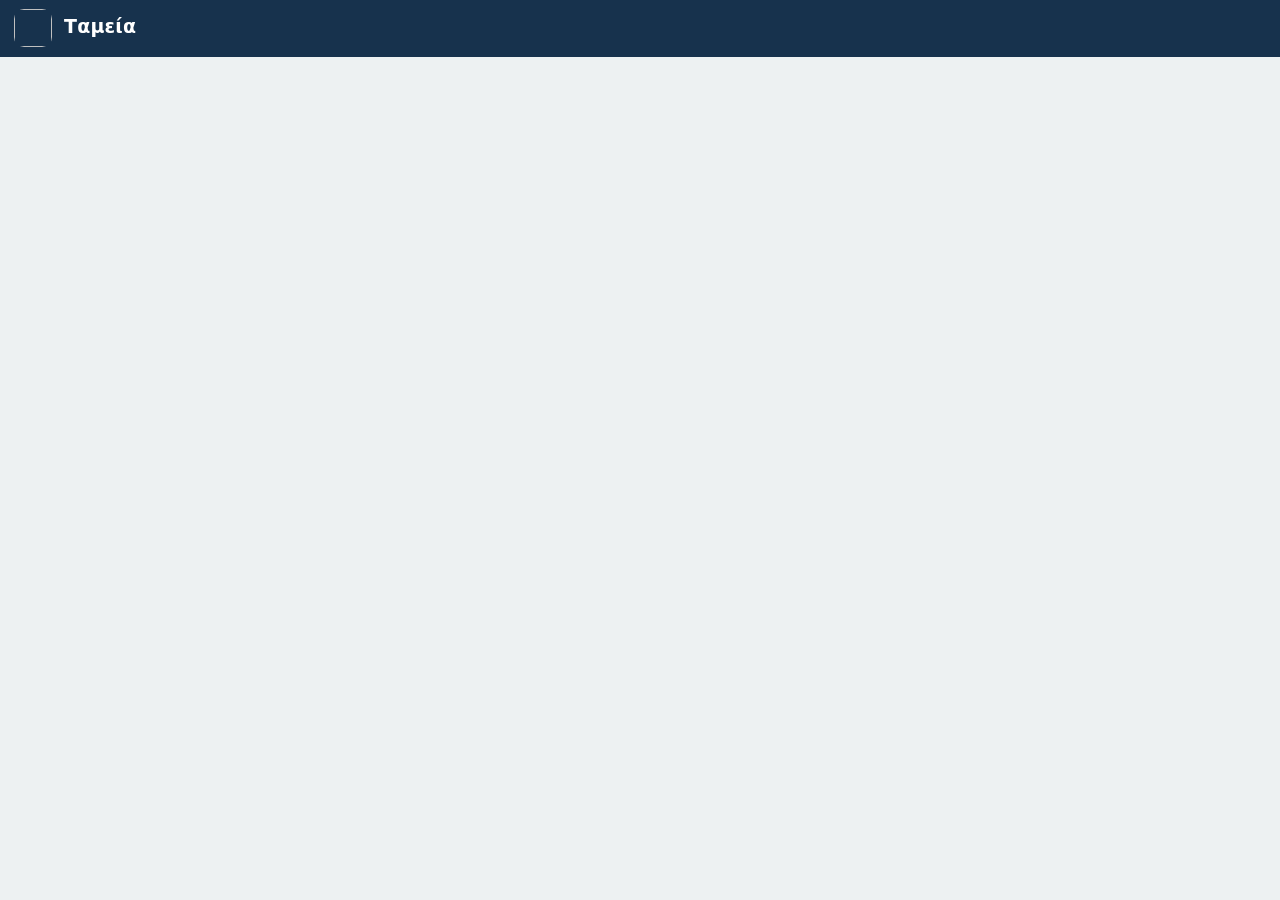
==== commit 3059ddc3: "Ασφάλεια: προστασία από ενσωμάτωση σε ξένη σελίδα, αφαίρεση παλιών μυστικών/κωδικών, αύξηση έκδοσης " ====
--- a/tameio/index.html
+++ b/tameio/index.html
@@ -8,10 +8,11 @@
 <html lang="el">
 <head>
 <meta charset="UTF-8">
+<meta http-equiv="Content-Security-Policy" content="default-src 'self'; script-src 'self' 'sha256-JcL70HQUv42erUz8eYKA0HoYraZC3klLJ632r2mROyc=' 'sha256-e8Be3Q4NRP4L2GsHh0ZZyv7zFtHNqcKt8At8NZQKz3Y=' 'sha256-EpC75FxSklLZEGy+VOV1oHsp7MbAXGfguqLBvMSFiHA=' 'sha256-1ONzODU5Nw8jC1ZBOjXfumCpV7yt58DKSkDDYwCMo3U=' 'unsafe-hashes' 'sha256-9f8ZK5epjuMsYtXFjPqrgJI0L4QOAUYmJdHtT+RSH/c=' 'wasm-unsafe-eval' https://accounts.google.com/gsi/client https://cdn.jsdelivr.net/npm/tesseract.js@5.1.1/dist/ https://cdn.jsdelivr.net/npm/tesseract.js-core@5.1.1/; worker-src 'self' blob:; connect-src 'self' https://aglentzakis-dot.github.io https://www.googleapis.com https://accounts.google.com https://api.emailjs.com https://api.web3forms.com https://cdn.jsdelivr.net/npm/tesseract.js@5.1.1/dist/ https://cdn.jsdelivr.net/npm/tesseract.js-core@5.1.1/ https://cdn.jsdelivr.net/npm/@tesseract.js-data/; img-src 'self' data: blob: https://aglentzakis-dot.github.io; media-src 'self' data: blob:; font-src 'self' data:; style-src 'self' 'unsafe-inline' https://accounts.google.com/gsi/style; frame-src 'self' blob: https://accounts.google.com; object-src 'none'; base-uri 'self'; form-action 'self'; manifest-src 'self'">
 <script>window.EMBED=true;try{localStorage.getItem("paraggelies-tameio-lang")||localStorage.setItem("paraggelies-tameio-lang","el")}catch(e){}</script>
 <link rel="stylesheet" href="enswmatosi.css">
-<script>window.__bootErr=null,addEventListener("error",function(r){if(!window.__bootErr){var o=r&&r.target;r&&r.error||r&&r.message?window.__bootErr=r.error||r.message:o&&o.tagName==="SCRIPT"&&(window.__bootErr="δεν φορτώθηκε: "+o.src)}},!0),addEventListener("load",function(){setTimeout(function(){var r=document.getElementById("main");r&&r.children.length||(typeof bootFail=="function"?bootFail(window.__bootErr||"κενή οθόνη"):r&&(r.innerHTML='<div style="margin:14px;padding:16px;border:2px solid #B91C1C;border-radius:14px;background:#FEF2F2;color:#7F1D1D"><b>⚠ Η εφαρμογή δεν φόρτωσε σωστά.</b><p>'+String(window.__bootErr||"").replace(/[<>&]/g,"").slice(0,300)+'</p><button onclick="location.reload()" style="width:100%;padding:12px;border-radius:10px">🔄</button></div>'))},1500)});</script>
-<meta name="app-version" content="1.9.58">
+<script>window.__bootErr=null,addEventListener("error",function(o){if(!window.__bootErr){var r=o&&o.target;o&&o.error||o&&o.message?window.__bootErr=o.error||o.message:r&&r.tagName==="SCRIPT"&&(window.__bootErr="δεν φορτώθηκε: "+r.src)}},!0),addEventListener("load",function(){setTimeout(function(){var o=document.getElementById("main");if(!(o&&o.children.length)){typeof bootFail=="function"?bootFail(window.__bootErr||"κενή οθόνη"):o&&(o.innerHTML='<div style="margin:14px;padding:16px;border:2px solid #B91C1C;border-radius:14px;background:#FEF2F2;color:#7F1D1D"><b>⚠ Η εφαρμογή δεν φόρτωσε σωστά.</b><p>'+String(window.__bootErr||"").replace(/[<>&]/g,"").slice(0,300)+'</p><button id="bootRe" style="width:100%;padding:12px;border-radius:10px">🔄</button></div>');var r=document.getElementById("bootRe");r&&(r.onclick=function(){location.reload()})}},1500)});</script>
+<meta name="app-version" content="1.9.68">
 <meta name="viewport" content="width=device-width, initial-scale=1, viewport-fit=cover, interactive-widget=resizes-content">
 <meta name="theme-color" content="#17324D">
 <title>Ταμεία</title>
@@ -58,22 +59,23 @@
     <button class="btn ghost" id="clCancel"></button><button class="btn primary" id="clOk"></button></div>
 </div></div>
 <div class="toast" id="toast"></div>
-<script src="prosopika.js"></script>
-<script src="koinoxrista.js"></script>
-<script src="xiliosta.js"></script>
-<script src="dexameni.js"></script>
-<script src="promitheftes.js"></script>
-<script src="orometrites.js"></script>
-<script src="trapeza.js"></script>
-<script src="eisagogi.js"></script>
-<script src="apo-trapeza.js"></script>
-<script src="foni.js"></script>
-<script src="apodeixeis.js"></script>
-<script src="eikonidia.js"></script>
-<script src="antigrafa.js"></script>
+<script src="prosopika.js?v=1.9.68"></script>
+<script src="koinoxrista.js?v=1.9.68"></script>
+<script src="xiliosta.js?v=1.9.68"></script>
+<script src="dexameni.js?v=1.9.68"></script>
+<script src="promitheftes.js?v=1.9.68"></script>
+<script src="orometrites.js?v=1.9.68"></script>
+<script src="trapeza.js?v=1.9.68"></script>
+<script src="eisagogi.js?v=1.9.68"></script>
+<script src="apo-trapeza.js?v=1.9.68"></script>
+<script src="foni.js?v=1.9.68"></script>
+<script src="apodeixeis.js?v=1.9.68"></script>
+<script src="eikonidia.js?v=1.9.68"></script>
+<script src="antigrafa.js?v=1.9.68"></script>
+<script src="efarmoges-mas.js?v=1.9.68"></script>
 <script src="enswmatosi.js"></script>
-<script>window.LANGPACK=window.LANGPACK||{},(function(){try{var t=(location.search.match(/[?&]lang=([a-z]{2})/)||[])[1],a=t||localStorage.getItem("paraggelies-tameio-lang")||(localStorage.getItem("paraggelies-tameio-v1")?"":String(navigator.language||"").slice(0,2).toLowerCase());a&&a!=="el"&&a!=="en"&&/^[a-z]{2}$/.test(a)&&document.write('<script src="lang-'+a+'.js"><\/script>')}catch{}})();</script>
-<script>const APP_VERSION="1.9.58",APP_BUILD="2026-10-14",DEV_EMAIL="aglentzakis@gmail.com",KEY="paraggelies-tameio-v1",LANG_KEY="paraggelies-tameio-lang",APP_URL="https://aglentzakis-dot.github.io/paraggelies/",PRO_LIST=["company","books","reports","statement","moneyset","order","lock"],NICON="icon-192.png";let LANG="el",S=null,view="money",pUnlocked=!1,coUnlocked=!1;const IMG_ICON="[data-uri]",EN={"Έτοιμο. Αν διάλεξες το σύννεφο, το αρχείο ανέβηκε εκεί.":"Done. If you chose your cloud, the file was uploaded there.","Ακυρώθηκε· δεν ανέβηκε τίποτα.":"Cancelled; nothing was uploaded.","Ανέβασμα στο σύννεφο τώρα":"Upload to the cloud now","Ανέβασμα τώρα":"Upload now","Ανοίγει η λίστα «Κοινοποίηση». Διάλεξε «Drive» (ή «OneDrive», «Dropbox»). Στο iPhone διάλεξε «Αποθήκευση στα Αρχεία» και μετά «iCloud Drive».":"The “Share” list opens. Choose “Drive” (or “OneDrive”, “Dropbox”). On iPhone choose “Save to Files” and then “iCloud Drive”.","Αντίγραφο σε: {l}.":"Backup to: {l}.","Βεβαιώσου ότι στο κινητό υπάρχει η εφαρμογή του σύννεφού σου (Google Drive, OneDrive, Dropbox) και ότι έχεις μπει με τον λογαριασμό σου. Στο iPhone το iCloud Drive είναι ήδη μέσα στα «Αρχεία».":"Make sure your cloud app (Google Drive, OneDrive, Dropbox) is on the phone and you're signed in. On iPhone, iCloud Drive is already inside “Files”.","Για το ταχυδρομείο συμπλήρωσε μία φορά τα στοιχεία υπηρεσίας αποστολής, πιο κάτω.":"For email, fill in the sending service details once, below.","Δεν έγινε σε: {l}.":"Not done to: {l}.","Δεν έχει ανέβει ακόμα αντίγραφο στο σύννεφο.":"No backup uploaded to the cloud yet.","Δεν έχεις ανεβάσει ακόμα αντίγραφο στο σύννεφο.":"You haven't uploaded a backup to the cloud yet.","Διάλεξε έναν ή περισσότερους τρόπους. Με το κουμπί από κάτω γίνονται όλοι μαζί.":"Choose one or more ways. The button below does them all together.","Επαναφορά από το σύννεφο:":"Restore from the cloud:","Θέλεις να γίνεται εντελώς μόνο του;":"Want it fully automatic?","Κάθε αρχείο έχει την ημερομηνία στο όνομα. Στο σύννεφο μπορείς να σβήνεις τα πολύ παλιά· αρκούν τα 5 πιο πρόσφατα.":"Each file has the date in its name. In the cloud you can delete the very old ones; the 5 most recent are enough.","Κρατήθηκε αντίγραφο μέσα στην εφαρμογή. Διάλεξε και έναν τρόπο έξω από αυτήν.":"A backup was kept inside the app. Also choose a way outside of it.","Κρατιούνται τα {n} πιο πρόσφατα αντίγραφα (ένα τη μέρα) και ένα για καθέναν από τους {m} προηγούμενους μήνες· τα παλιότερα σβήνονται μόνα τους. Αρχεία που έβαλες εσύ δεν πειράζονται.":"The {n} most recent backups are kept (one per day) plus one for each of the previous {m} months; older ones are deleted automatically. Files you added yourself are not touched.","Μέσα στην εφαρμογή κρατιέται αντίγραφο πάντα, μόνο του. Ο φάκελος και το ταχυδρομείο μπορούν να γίνονται και αυτόματα· το σύννεφο θέλει ένα πάτημα από σένα (θα σου το θυμίζει μία φορά την εβδομάδα).":"A backup is always kept inside the app, automatically. The folder and email can also be automatic; the cloud needs one tap from you (you'll be reminded once a week).","Μία φορά την εβδομάδα θα σου θυμίζει να ανεβάσεις αντίγραφο στο σύννεφο.":"Once a week it will remind you to upload a backup to the cloud.","Οδηγίες βήμα βήμα":"Step-by-step instructions","Πάτα «☁️ Ανέβασμα στο σύννεφο τώρα».":"Tap “☁️ Upload to the cloud now”.","Πέρασε μία εβδομάδα από το τελευταίο αντίγραφο στο σύννεφο.":"A week has passed since the last cloud backup.","Πού να κρατάς αντίγραφα":"Where to keep backups","Πρώτη φορά (μία φορά μόνο):":"First time (only once):","Σε υπολογιστή:":"On a computer:","Σύνδεσε τον «Κοινό φάκελο στο κινητό» (πιο κάτω) και βάλε μια εφαρμογή αυτόματου συγχρονισμού φακέλου με το σύννεφο (στο Google Play ψάξε «αυτόματος συγχρονισμός Google Drive»). Ό,τι μπαίνει στον φάκελο ανεβαίνει μόνο του.":"Connect the “Shared folder on the phone” (below) and install an app that syncs a folder with your cloud automatically (in Google Play search “autosync Google Drive”). Everything that goes into the folder is uploaded by itself.","Σύνδεσε τον φάκελο πιο κάτω, στο «Κοινός φάκελος στο κινητό».":"Connect the folder below, in “Shared folder on the phone”.",Σύννεφο:"Cloud","Σύννεφο (Google Drive, OneDrive, Dropbox, iCloud)":"Cloud (Google Drive, OneDrive, Dropbox, iCloud)","Τέλος. Τις επόμενες φορές το σύννεφο θυμάται τον φάκελο· διαλέγεις μόνο «Drive» και «Αποθήκευση».":"Done. Next times the cloud remembers the folder; you just choose “Drive” and “Save”.","Τελευταίο ανέβασμα στο σύννεφο: {d}":"Last cloud upload: {d}","Το αρχείο κατέβηκε στις «Λήψεις». Ανέβασέ το στο σύννεφο σου (π.χ. drive.google.com → «Νέο» → «Μεταφόρτωση αρχείου»).":"The file was saved to “Downloads”. Upload it to your cloud (e.g. drive.google.com → “New” → “File upload”).","Φάκελος στο κινητό":"Folder on the phone","δεν υποστηρίζεται εδώ":"not supported here",σύννεφο:"cloud",ταχυδρομείο:"email","το αρχείο κατεβαίνει στις «Λήψεις». Άνοιξε drive.google.com (ή onedrive.live.com), πάτα «Νέο» → «Μεταφόρτωση αρχείου» και διάλεξέ το.":"the file goes to “Downloads”. Open drive.google.com (or onedrive.live.com), click “New” → “File upload” and choose it.",φάκελος:"folder",προαιρετικό:"optional","(όλη η περίοδος, για Excel)":"(whole period, for Excel)","Α/Α":"No.","Αγορά παγίων":"Fixed asset purchases","Αμοιβές τρίτων":"Third-party fees",Αναλώσιμα:"Consumables",Αντισυμβαλλόμενος:"Counterparty","Από 500 € και πάνω, οι πληρωμές μεταξύ επιχειρήσεων γίνονται με κάρτα ή τράπεζα.":"From €500 and up, payments between businesses are made by card or bank.","Απόδειξη λιανικής":"Retail receipt","Απόδειξη παροχής υπηρεσιών":"Service receipt","Αρχείο για τον λογιστή":"File for the accountant","Για τον λογιστή":"For the accountant","Γράψε στο «Ποσό» το σύνολο με τον ΦΠΑ· η καθαρή αξία βγαίνει μόνη της.":"Write the total including VAT in “Amount”; the net value is worked out for you.","Δεν υπάρχουν κινήσεις σε αυτό το διάστημα.":"There are no entries in this period.","Διάφορα έξοδα":"Sundry expenses","Διαφορά ΦΠΑ":"VAT difference","Επί πιστώσει":"On credit","Επιστροφή ΦΠΑ ή φόρου":"VAT or tax refund",Επιταγή:"Cheque","Επιχείρηση, με λογιστικούς κωδικούς":"Business, with account codes",Επιχορηγήσεις:"Grants","Εταιρεία Α.Ε.":"Company S.A.",Κάρτα:"Card","Καθαρή αξία":"Net value","Καθαρή αξία {n} · ΦΠΑ {v} · Σύνολο {t}":"Net {n} · VAT {v} · Total {t}","Κωδικός λογαριασμού":"Account code","Λήψη δανείου":"Loan received",Λοιπά:"Other",Μετρητά:"Cash","Νέο έξοδο":"New expense","Νέο έσοδο":"New income","Ο ΑΦΜ δεν φαίνεται σωστός — έλεγξέ τον.":"The tax number doesn't look right — check it.","Οι κινήσεις έχουν τώρα και στοιχεία για τον λογιστή.":"Entries now also have details for the accountant.",Παραστατικό:"Document","Παροχή υπηρεσιών":"Services rendered","Πιστωτικοί τόκοι":"Interest received",Πιστωτικό:"Credit note","Πληρωμές σε μετόχους ή ιδιοκτήτη":"Payments to shareholders or owner",Προμηθευτής:"Supplier","Πωλήσεις εμπορευμάτων":"Sales of goods","Πωλήσεις προϊόντων":"Sales of products","Σε κάθε κίνηση: παραστατικό, πελάτης ή προμηθευτής, ΑΦΜ, ΦΠΑ και τρόπος πληρωμής":"On every entry: document, customer or supplier, tax number, VAT and payment method","Στο Ταμείο, κάτω από τις κινήσεις, υπάρχει το «📤 Αρχείο για τον λογιστή»: ένα αρχείο για Excel με όλες τις κινήσεις της περιόδου, με κωδικό λογαριασμού, καθαρή αξία, ΦΠΑ και σύνολα.":"In Cash, under the entries, there is “📤 File for the accountant”: an Excel file with all entries of the period, with account code, net value, VAT and totals.","Σύνολα ανά λογαριασμό":"Totals per account","Τα στοιχεία για τον λογιστή κρύφτηκαν. Όσα έχεις γράψει μένουν.":"Accountant details are hidden. What you've written stays.",Τιμολόγιο:"Invoice","Τράπεζα (μεταφορά)":"Bank (transfer)","Τραπεζικό έγγραφο":"Bank document","Τρόπος πληρωμής":"Payment method",Υποκατηγορία:"Subcategory","ΦΠΑ %":"VAT %","ΦΠΑ εξόδων":"Input VAT (expenses)","ΦΠΑ εσόδων":"Output VAT (income)","Χρήματα από μετόχους ή ιδιοκτήτη":"Money from shareholders or owner","Χωρίς ΦΠΑ":"No VAT","Χωρίς παραστατικό":"No document","π.χ. Α-125":"e.g. A-125",Διαμερίσματα:"Apartments",Νερό:"Water",Απολύμανση:"Disinfection",Επισκευές:"Repairs",Διαχείριση:"Administration",Καθαριότητα:"Cleaning",Κοινόχρηστα:"Building fees",Κήπος:"Garden",Θέρμανση:"Heating","Ασφάλεια κτιρίου":"Building insurance",Πυρασφάλεια:"Fire safety","Ρεύμα κοινοχρήστων":"Common areas electricity","Έκτακτη εισφορά":"Special levy",Ανελκυστήρας:"Elevator","Κοινόχρηστα πολυκατοικίας":"Apartment building fees","Σπίτι και προσωπικά":"Home and personal","Άδειο — γράφω τις δικές μου":"Empty — I'll write my own","Έτοιμες κατηγορίες":"Ready-made categories","Να αντικατασταθούν όλες οι κατηγορίες;":"Replace all categories?","Οι κατηγορίες άλλαξαν.":"Categories changed.","Δικό σου εικονίδιο":"Your own icon","π.χ. 🏘️":"e.g. 🏘️","Αντικαθιστούν όλες τις κατηγορίες αυτού του ταμείου. Οι κινήσεις που έχεις ήδη γράψει μένουν.":"They replace all categories of this book. Entries you have already written stay.","Οι κινήσεις που έχεις μένουν· όσες ανήκουν σε κατηγορία που φεύγει θα φαίνονται ως «Άλλο».":"Your entries stay; those in a removed category will show as “Other”.","Δεν βρίσκεις αυτό που θέλεις; Πάτα στο κουτάκι για να ανοίξει το πληκτρολόγιο, πάτα το κουμπί με το χαμογελαστό προσωπάκι 😊 και διάλεξε όποιο εικονίδιο θέλεις. Μετά πάτα «Βάλ' το».":"Can't find what you want? Tap the box to open the keyboard, tap the smiley face button 😊 and pick any icon you like. Then tap “Use it”.","Χωρίς υπενθύμιση":"No reminder","Μία μέρα πριν":"One day before","Τρεις μέρες πριν":"Three days before","Μία εβδομάδα πριν":"One week before",Σέρβις:"Service","Το σέρβις με υπενθύμιση: η εφαρμογή σου θυμίζει πότε να ξαναπάς στον πελάτη, με έτοιμο μήνυμα":"Service with reminders: the app tells you when to go back to a client, with a ready message","{p} τον μήνα":"{p} a month","ΑΠΟΔΕΙΞΗ ΕΙΣΠΡΑΞΗΣ":"PAYMENT RECEIPT","Αν πάρεις την Pro, γράψε ότι σε σύστησα: {e}":"If you get Pro, mention that I recommended you: {e}","Αντιγράφηκε. Επικόλλησέ το σε μήνυμα.":"Copied. Paste it into a message.","Με σύστησε":"Recommended by",ΠΡΟΕΠΙΣΚΟΠΗΣΗ:"PREVIEW","Ποιος σου σύστησε την εφαρμογή;":"Who recommended the app to you?","Προεπισκόπηση Pro":"Pro preview","Στην προεπισκόπηση δεν βγαίνει τίποτα έξω από την εφαρμογή. Με την Pro το στέλνεις αμέσως.":"In preview nothing leaves the app. With Pro you send it right away.","ΧΩΡΙΣ ΑΞΙΑ — ΜΟΝΟ ΓΙΑ ΠΡΟΒΟΛΗ":"NOT VALID — FOR VIEWING ONLY","το ηλεκτρονικό ταχυδρομείο του":"their email address","{n} λεπτό ακόμα":"{n} minute left","{n} λεπτά ακόμα":"{n} minutes left","Σχετικά και επικοινωνία":"About and contact","Έχω ήδη πληρώσει — άλλαξα κινητό ή έχασα το κλειδί":"I've already paid — new phone or lost key","Έχω ήδη αγοράσει την έκδοση Pro. Άλλαξα κινητό ή έχασα το κλειδί — μπορείτε να μου το ξαναστείλετε;":"I have already bought the Pro version. I changed phone or lost the key — could you send it to me again?","Ξαναστείλτε μου το κλειδί Pro":"Please resend my Pro key","Το κλειδί δένεται με το ηλεκτρονικό ταχυδρομείο από το οποίο το ζήτησες. Σε νέο κινητό ή στον υπολογιστή γράφεις το ίδιο ταχυδρομείο και το ίδιο κλειδί — δεν χρειάζεται νέα αγορά.":"The key is tied to the email you requested it from. On a new phone or a computer, enter the same email and the same key — no need to buy again.","Μετακίνηση στη θέση:":"Move to position:","Η σφραγίδα της επιχείρησης στις προσφορές":"The business stamp on offers","Ανοιχτό: ό,τι είναι Pro είναι κλειδωμένο, όπως θα το δει κάποιος χωρίς κλειδί. Για να ξεκλειδώσει, κλείσε τον διακόπτη.":"On: everything Pro is locked, as someone without a key would see it. To unlock, turn the switch off.","Η αλλαγή σειράς στις ενότητες του Ταμείου και στο κίτρινο κουμπί":"Reordering the Cash sections and the yellow button","Οι ρυθμίσεις του Ταμείου: ονόματα, εικονίδια, χρώματα, σειρά, πάγια, κατηγορίες, προϋπολογισμός":"Cash settings: names, icons, colours, order, fixed items, categories, budget","λήγει σήμερα":"expires today","{n} μέρα ακόμα":"{n} day left","{n} μέρες ακόμα":"{n} days left","Αποστολή μηνύματος":"Send message","Γεια σας,":"Hello,","Δεν έχεις ακόμα κλειδί Pro.":"You don't have a Pro key yet.","Διάλεξε διάρκεια και γράψε το ταχυδρομείο σου. Θα ανοίξει το πρόγραμμα ταχυδρομείου με το μήνυμα έτοιμο.":"Choose a duration and enter your email. Your mail app will open with the message ready.",Διάρκεια:"Duration","Επιστροφή χρημάτων":"Money-back","Ηλεκτρονικό ταχυδρομείο για το κλειδί":"Email for the key","Κάνεις την κατάθεση και γράφεις στην αιτιολογία το ηλεκτρονικό ταχυδρομείο σου.":"You make the bank transfer and write your email address as the payment reference.","Μόλις φανεί η πληρωμή, σου στέλνουμε το κλειδί με σύνδεσμο ενεργοποίησης — συνήθως την ίδια ή την επόμενη εργάσιμη.":"As soon as the payment shows up, we send you the key with an activation link — usually the same or the next working day.","Παρακαλώ στείλτε μου τα στοιχεία για την κατάθεση.":"Please send me the details for the bank transfer.",Παραλήπτης:"Recipient","Πληρώνεις αφού τη δοκιμάσεις":"You pay after trying it","Ποτέ κωδικοί ή κάρτες":"Never passwords or cards","Πώς γίνεται η αγορά":"How buying works","Σου απαντάμε με τα στοιχεία του τραπεζικού λογαριασμού και το ακριβές ποσό. Δικαιούχος είναι ο δημιουργός της εφαρμογής, {o}.":"We reply with the bank account details and the exact amount. The account holder is the app's creator, {o}.","Τι ξεκλειδώνει η Pro":"What Pro unlocks","Το κλειδί θα δεθεί με αυτό το ταχυδρομείο — γράψε αυτό που θα βάλεις και στην εφαρμογή.":"The key will be tied to this email — enter the one you will also use in the app.","αν δεν λάβεις κλειδί μέσα σε 3 εργάσιμες από την κατάθεση, ή αν το κλειδί δεν δουλεύει και δεν λυθεί, σου επιστρέφεται όλο το ποσό.":"if you don't receive a key within 3 working days of the transfer, or if the key doesn't work and it can't be fixed, you get the full amount back.","δεν σου ζητάμε ποτέ στοιχεία κάρτας, κωδικούς τράπεζας ή πληρωμή με άλλον τρόπο. Αν σου ζητηθεί κάτι τέτοιο, δεν είμαστε εμείς.":"we never ask for card details, bank passwords or payment by any other way. If someone asks you for that, it isn't us.","η δοκιμή {n} ημερών είναι δωρεάν και έχει τα πάντα ανοιχτά.":"the {n}-day trial is free and has everything unlocked.","μαζί με το κλειδί λαμβάνεις και απόδειξη της πληρωμής.":"with the key you also get a receipt for the payment.","Γράψε το ηλεκτρονικό ταχυδρομείο με το οποίο πήρες το κλειδί.":"Enter the email address you got the key with.","Το κλειδί δεν ταιριάζει με αυτό το ηλεκτρονικό ταχυδρομείο.":"The key does not match this email address.","Προνομιακή προβολή στο «Κοντά μου»: ξεχωριστή πινέζα και πρώτη θέση στη λίστα":"Featured listing in “Near me”: a distinct pin and top place in the list","Αυτό είναι κλειδί παλιάς μορφής. Ζήτησε νέο κλειδί που αρχίζει με DR2.":"This is an old-format key. Ask for a new key starting with DR2.","Πάγια που μένουν ως το τέλος του διαστήματος":"Fixed items left until the end of the period","Όλο το {y}":"All of {y}","Αυτός ο μήνας":"This month","Θα μείνουν στην εταιρεία στο τέλος":"Left in the company at the end","Αυτό το τρίμηνο":"This quarter","Μετράει ό,τι μπήκε στο διάστημα και τα πάγια που μένουν μέχρι το τέλος του. Όταν φύγεις από το Ταμείο, γυρνάει στον τρέχοντα μήνα.":"It counts what came in during the period and the fixed items left until its end. When you leave Cash, it goes back to the current month.","Θα σου μείνουν στο τέλος":"You’ll have left at the end","Αυτός ο χρόνος":"This year","Αυτό το εξάμηνο":"This half-year","Πάγια έσοδα που περιμένεις ως το τέλος του διαστήματος":"Fixed income expected until the end of the period","Άλλο χρώμα":"Other colour","Χωρίς χρώμα":"No colour","Χρώμα κουμπιού":"Button colour","Το εικονίδιο άλλαξε.":"Icon changed.","Στο κουμπί μόνο το εικονίδιο, χωρίς όνομα":"Icon only on the button, no name","Βάλ' το":"Use it","Το «{n}» φαίνεται στο Ταμείο.":"“{n}” is shown in Cash.","Νέο ταμείο. Δώσε του όνομα και εικονίδιο.":"New cashbook. Give it a name and an icon.","Το «{n}» κρύφτηκε. Τα στοιχεία του μένουν· το ξαναεμφανίζεις από εδώ.":"“{n}” is hidden. Its data stays; show it again from here.","Ταμείο {n}":"Cashbook {n}","Κάθε ταμείο είναι εντελώς χωριστό, με δικές του κινήσεις, πάγια και κατηγορίες. Όσα δεν χρησιμοποιείς τα κρύβεις από τη σελίδα του καθενός.":"Each cashbook is completely separate, with its own transactions, fixed items and categories. Hide the ones you don’t use from each one’s page.","Νέο ταμείο":"New cashbook","Διαγραφή αυτού του ταμείου":"Delete this cashbook","Το «{n}» έχει κινήσεις ή πάγια. Να σβηστεί οριστικά μαζί με όλα του τα στοιχεία;":"“{n}” has transactions or fixed items. Delete it permanently with all its data?",Φυσιοθεραπείες:"Physiotherapy","Ταμείο 2":"Cashbook 2","Δεύτερο ταμείο":"Second cashbook","Ένα ακόμα ταμείο σαν τα Προσωπικά, εντελώς χωριστό: π.χ. για το εξοχικό, τους γονείς, ένα ακίνητο ή έναν σύλλογο.":"One more cashbook like Personal, completely separate: e.g. for a holiday home, your parents, a property or a club.","Κλειδώνει μαζί με τα Προσωπικά, με τον ίδιο κωδικό.":"It locks together with Personal, with the same code.","όνομα και εικονίδιο":"name and icon","Για ίδια πάγια σε πολλά άτομα (π.χ. ασφάλεια υγείας για τον καθένα): φτιάχνεις ένα για τον καθένα, με το ίδιο όνομα και άλλο «Για ποιον».":"For the same item for several people (e.g. health insurance for each): make one per person, with the same name and a different “For whom”.","Για ποιον":"For whom","Υπάρχει ήδη «{n}». Γράψε «Για ποιον» είναι, για να ξεχωρίζουν.":"“{n}” already exists. Write “For whom” it is, to tell them apart.","π.χ. Μαρία, Γιώργος (παιδί), μηχανή":"e.g. Maria, George (child), motorbike","Έρχεται {d}":"Due in {d}","Κάθε 2 μήνες":"Every 2 months","Κάθε 3 μήνες":"Every 3 months","Κάθε 6 μήνες":"Every 6 months","Λήγει {d}":"Due {d}","Ξαναμπαίνουν αυτόματα, κάθε μήνα ή όσο συχνά έχεις διαλέξει (π.χ. τέλη κυκλοφορίας μία φορά τον χρόνο). Αν σταματήσεις κάτι, πάτα το ✕ δίπλα του και φεύγει αμέσως.":"They come back automatically, every month or as often as you chose (e.g. road tax once a year). If you stop something, tap the ✕ next to it and it goes away at once.",Πάγια:"Fixed items","Ποιον μήνα":"Which month","Ποσό κάθε φορά":"Amount each time","Πρώτος μήνας":"First month","Πόσο συχνά":"How often","κάθε {n} μήνες, στις {d}":"every {n} months, on the {d}th","κάθε χρόνο, {d}":"every year, {d}","σε άλλους μήνες":"in other months","{n} έληξαν απλήρωτα":"{n} overdue unpaid","{n} έληξε απλήρωτο":"{n} overdue unpaid","{n} έρχεται σύντομα":"{n} due in soon","{n} έρχονται σύντομα":"{n} due in soon","{n} δεν ήρθαν ακόμα":"{n} not received yet","{n} δεν ήρθε ακόμα":"{n} not received yet","{n} λήγει σύντομα":"{n} due soon","{n} λήγουν σύντομα":"{n} due soon","{n} πάγια":"{n} items","{n} πάγιο":"{n} item",ΔΟΥ:"Tax office",Δραστηριότητα:"Activity","Με την επιφύλαξη παντός δικαιώματος.":"All rights reserved.",Μορφή:"Legal form","Το ηλεκτρονικό ταχυδρομείο δεν φαίνεται σωστό.":"The email address doesn’t look right.","π.χ. Γλυφάδας":"e.g. Glyfada","Έσοδα και έξοδα χωριστά":"Income and expenses separately","Αν θέλεις άλλον τρόπο, τον αλλάζεις όποτε θες στο κάτω μέρος της σελίδας της Εταιρείας, στο «Τι περνάει από την Εργασία στην Εταιρεία».":"If you want another way, change it anytime at the bottom of the Company page, under “What passes from Work to Company”.","Μόνο το κέρδος":"Only the profit",Τίποτα:"Nothing","Τι περνάει από την Εργασία στην Εταιρεία":"What passes from Work to Company","{n} κατηγορία":"{n} category","{n} κατηγορίες":"{n} categories","Δεν θα χτυπάει άλλο για «{n}». Το ξαναβάζεις από τα πάγια.":"It won’t ring again for “{n}”. Turn it back on from the fixed items.","Να μη χτυπάει ξανά για «{n}»":"Don’t ring again for “{n}”","Ρυθμίσεις ανά κατηγορία":"Settings by section","έξοδα {a} · έσοδα {b} τον μήνα":"expenses {a} · income {b} a month","έως {a} τον μήνα":"up to {a} a month","δεν έχει μπει":"not set",κατηγορίες:"categories",πάγια:"fixed items","στόχος {a}":"goal {a}","PDF των κινήσεων":"Transactions PDF","Άλλα έξοδα":"Other expenses",Κλείδωμα:"Lock",Μπάρες:"Bars",Πίτα:"Pie","Το Ταμείο ανοίγει στα":"Cash opens on","πάτα μια κατηγορία για ανάλυση":"tap a category for details","πάτα να τα δεις":"tap to see","προβολή ή αποστολή":"view or send",Ώρες:"Hours","Μέρες (ίδια ώρα)":"Days (same time)","Με το 🔔 κάτω από το όνομα διαλέγεις αν θα έχει υπενθύμιση.":"With the 🔔 under the name you choose whether it gets a reminder.","Προβολή PDF":"View PDF","1 εβδομάδα":"1 week","1 μέρα":"1 day","Έγιναν αλλαγές":"Changes were made","Αναβολή για ώρες ή μέρες":"Snooze for hours or days","Να αποθηκευτούν πριν κλείσει;":"Save them before closing?","Συνέχεια επεξεργασίας":"Keep editing","Χωρίς αποθήκευση":"Don't save",Άλλα:"Other","Πού πάνε τα έξοδα":"Where the spending goes","Χωρίς κατηγορία":"No category","Η αναλυτική αξιολόγηση πελατών ανά κατηγορία (πληρωμή, χαρακτήρας, συνέπεια)":"Detailed customer rating by category (payment, character, reliability)","Η αποστολή εργασιών και μηνυμάτων στους υπαλλήλους (άμεσες ειδοποιήσεις, Viber, Messenger, ταχυδρομείο, SMS, WhatsApp) με επιβεβαίωση αποδοχής":"Sending jobs and messages to your staff (instant notifications, Viber, Messenger, email, SMS, WhatsApp) with acceptance confirmation","Αντιγράφηκε.":"Copied.",Αντιγραφή:"Copy",Σύνδεση:"Connect","Ενημερώθηκε με ό,τι άλλαξε σε άλλο παράθυρο.":"Updated with changes made in another window.","Άλλη εφαρμογή":"Other app",στάλθηκε:"sent",Viber:"Viber",WhatsApp:"WhatsApp","Μήνυμα (SMS)":"Text message (SMS)",Κλειδαράς:"Locksmith","Τεχνικός υπολογιστών":"Computer technician",Κηπουρός:"Gardener",Ασφάλεια:"Safety","Δεν βρέθηκε.":"Not found.","καθαρό κέρδος δουλειών, από την Εργασία":"net profit from jobs, from the Work cash book","εισπράξεις δουλειών, από την Εργασία":"job payments received, from the Work cash book","έξοδα δουλειών, από την Εργασία":"job expenses, from the Work cash book","Το καθαρό κέρδος από τις δουλειές του Ταμείου εργασίας (εισπράξεις μείον έξοδα δουλειών) μπαίνει στα έσοδα της Εταιρείας. Υπολογίζεται μόνο του κάθε φορά· δεν γράφεις τίποτα δύο φορές.":"The net profit from jobs in the Work cash book (payments received minus job expenses) is added to the Company's income. It's calculated automatically every time; you never enter anything twice.","Οι εισπράξεις από τις δουλειές του Ταμείου εργασίας μπαίνουν στα έσοδα της Εταιρείας και τα έξοδα των δουλειών (υλικά, μεροκάματα κ.λπ.) στα έξοδα. Υπολογίζονται μόνα τους κάθε φορά· δεν γράφεις τίποτα δύο φορές.":"Payments received for jobs in the Work cash book go into the Company's income, and job expenses (materials, day wages, etc.) into its expenses. They're calculated automatically every time; you never enter anything twice.","Οι δουλειές του Ταμείου εργασίας δεν μετράνε καθόλου εδώ. Η Εταιρεία έχει μόνο όσα γράφεις η ίδια.":"Jobs from the Work cash book don't count here at all. The Company only has what you enter in it.","Οι δουλειές σου μπαίνουν και στην Εταιρεία":"Your jobs also count in the Company",Αργότερα:"Later","Το βιβλίο «Εταιρεία» στο Ταμείο":"The “Company” book in Cash","Η ομάδα: ποιος πάει σε κάθε δουλειά, με χρώματα στον χάρτη και στις λίστες":"The team: who goes to each job, with colors on the map and in lists","Η «Καθαρή εικόνα» και οι αναφορές σύγκρισης μηνών":"The “Clear picture” and month-to-month reports","Οι προσφορές χωρίς απάντηση, αυτόματα στο αρχείο":"Unanswered quotes, moved to the archive automatically","Η άδειά σου έληξε. Ό,τι έχεις καταχωρίσει το βλέπεις κανονικά — χρειάζεσαι νέο κλειδί μόνο για τα εργαλεία της Pro.":"Your license has expired. You can still see everything you entered — you only need a new key for the Pro tools.","Η δοκιμή τελείωσε. Ό,τι έχεις καταχωρίσει το βλέπεις κανονικά — η συνδρομή χρειάζεται μόνο για τα εργαλεία της Pro.":"The trial has ended. You can still see everything you entered — the subscription is only needed for the Pro tools.","Μόνο προβολή":"View only","Βλέπεις ό,τι έχεις γράψει. Για νέες κινήσεις στην Εταιρεία χρειάζεται η Pro.":"You can see what you've entered. New Company entries need Pro.","Πόσα σου μένουν πραγματικά αυτόν τον μήνα, μαζί με τα πάγια που δεν πληρώθηκαν ακόμα.":"What you really have left this month, including fixed costs not paid yet.","Αυτός ο μήνας δίπλα στον προηγούμενο, κατηγορία προς κατηγορία.":"This month next to last month, category by category.","Στόχος: να σου μείνουν":"Goal: money left over","Στόχος: να μείνουν στην εταιρεία":"Goal: left in the company","Θέλεις να μείνουν στο τέλος του μήνα":"You want left at month end","Μπορείς να ξοδέψεις ακόμα έως":"You can still spend up to","Για να πιάσεις τον στόχο, λείπουν":"To reach the goal, you're short","Βάλε μηνιαίο προϋπολογισμό ή στόχο":"Set a monthly budget or goal","Πόσα θέλεις να ξοδεύεις τον μήνα ή πόσα θέλεις να σου μείνουν":"How much to spend a month, or how much you want left","Μηνιαίος προϋπολογισμός ή στόχος":"Monthly budget or goal","Πόσα θέλεις να ξοδεύεις το πολύ τον μήνα":"The most you want to spend a month","Πόσα θέλεις να ξοδεύει το πολύ η εταιρεία τον μήνα":"The most the company should spend a month","Όλα τα προσωπικά έξοδα μαζί. Βλέπεις πόσα ξόδεψες και πόσα σου μένουν από αυτό το ποσό.":"All personal expenses together. You see what you spent and what's left of this amount.","Όλα τα έξοδα της εταιρείας μαζί. Βλέπεις πόσα ξοδεύτηκαν και πόσα μένουν από αυτό το ποσό.":"All company expenses together. You see what was spent and what's left of this amount.",ή:"or","Πόσα θέλεις να σου μείνουν στο τέλος του μήνα":"How much you want left at month end","Πόσα θέλεις να μείνουν στην εταιρεία στο τέλος του μήνα":"How much should stay in the company at month end","Υπολογίζει με τα έσοδα, τα έξοδα και τα πάγια που δεν πληρώθηκαν ακόμα, και σου λέει πόσα μπορείς να ξοδέψεις ακόμα για να πιάσεις τον στόχο.":"It uses income, expenses and unpaid fixed items, and tells you how much more you can spend to reach the goal.","Συμπλήρωσε όποιο από τα δύο θέλεις, ή και τα δύο. Άφησε κενό για να μη φαίνεται.":"Fill in either one, or both. Leave empty to hide.","Όλα είναι κρυμμένα. Πάτα «κρυμμένα · εμφάνιση» για να δεις όσα χρειάζεσαι.":"Everything is hidden. Tap “hidden · show” to see what you need.","Αλλαγή εικονιδίου":"Change icon","Γράψε ποσό και μέρα δίπλα σε όσα ισχύουν. Με ▲▼ αλλάζεις σειρά, με το ＋ δίπλα στον τίτλο προσθέτεις, με το ⋮ μετονομάζεις, κρύβεις ή σβήνεις.":"Enter amount and day next to what applies. ▲▼ to reorder, ＋ next to the title to add, ⋮ to rename, hide or delete.",Επιλογές:"Options","Με το ⋮ δίπλα σε κάθε επιλογή: μετονομασία, σειρά, απόκρυψη ή διαγραφή. Ισχύει παντού, και στη γρήγορη λίστα παγίων.":"With ⋮ next to each option: rename, reorder, hide or delete. It applies everywhere, including the fixed items quick list.","Με το ⋮ σε κάθε εικονίδιο αλλάζεις όνομα, εικονίδιο και σειρά ή το σβήνεις.":"With ⋮ on each icon you change name, icon and order, or delete it.",Μετονομασία:"Rename","Νέο εικονίδιο (ένα σύμβολο ή φατσούλα)":"New icon (one symbol or emoji)","Νέο όνομα":"New name","Πάτα μια επιλογή για να τη διαλέξεις. Με το ⋮ δίπλα της: μετονομασία, σειρά, απόκρυψη ή διαγραφή.":"Tap an option to pick it. With ⋮ next to it: rename, reorder, hide or delete.","Εισπράξεις από δουλειές":"Payments from jobs","Έξοδα δουλειών (υλικά, μεροκάματα κ.λπ.)":"Job expenses (materials, wages etc.)","Έξοδα δουλειών":"Job expenses","Οι δουλειές μπαίνουν ως καθαρό κέρδος.":"Jobs now count as net profit.","Οι δουλειές μπαίνουν με τα έσοδα και τα έξοδά τους χωριστά.":"Jobs now count with their income and expenses separately.","Οι δουλειές δεν μπαίνουν στην Εταιρεία.":"Jobs are not counted in Company.","Άλλα έσοδα εταιρείας":"Other company income",Ασφαλιστικά:"Social security","Δεν έχεις κινήσεις της εταιρείας σε αυτό το διάστημα. Πάτα «+ Έξοδο» ή «+ Έσοδο».":"No company entries in this period. Tap “+ Expense” or “+ Income”.",Διαφήμιση:"Advertising","Εξοπλισμός, εργαλεία":"Equipment, tools",Επιδότηση:"Subsidy","Επιστροφή φόρου":"Tax refund",Εταιρεία:"Company","Η Εταιρεία είναι κλειδωμένη":"The Company book is locked","Κέρδος από τις δουλειές (Ταμείο εργασίας)":"Profit from jobs (work cash book)","Κίνηση εταιρείας":"Company entry","Κατηγορίες εταιρείας":"Company categories",Λογιστής:"Accountant","Μένουν στην εταιρεία":"Left in the company","Νέο έξοδο εταιρείας":"New company expense","Νέο έσοδο εταιρείας":"New company income","Οχήματα εταιρείας":"Company vehicles","Πού πάνε τα χρήματα της εταιρείας":"Where the company's money goes","Προγράμματα, συνδρομές":"Software, subscriptions",Προσωπικό:"Staff","Πρόσθεσε ό,τι πληρώνει η εταιρεία κάθε μήνα (ΕΦΚΑ, λογιστής, ενοίκιο, τηλέφωνα, δόσεις, προγράμματα) για να ξαναμπαίνει μόνο του και να σου θυμίζει.":"Add what the company pays every month (social security, accountant, rent, phones, instalments, software) so it comes back by itself and reminds you.",Τράπεζα:"Bank","Φόροι και τέλη":"Taxes and fees",Βενζίνη:"Petrol","Πετρέλαιο κίνησης":"Diesel","Υγραέριο (LPG)":"LPG","Φυσικό αέριο (CNG)":"Natural gas (CNG)","Φόρτιση ηλεκτρικού":"EV charging",AdBlue:"AdBlue","Κρύφτηκε παντού, και στη γρήγορη λίστα παγίων.":"Hidden everywhere, including the fixed items quick list.","Εμφανίζεται ξανά παντού.":"Shown again everywhere.","Το «{n}» είναι και στα πάγια σου κάθε μήνα. Να σταματήσει κι εκεί;":"“{n}” is also in your monthly fixed items. Stop it there too?","Η κατηγορία «{n}» έχει {c} πάγια ({l}). Να σταματήσουν κι αυτά;":"Category “{n}” has {c} fixed items ({l}). Stop them too?",Έλεγχος:"Inspection","Διαγράφηκαν {n} κινήσεις.":"{n} entries deleted.","Διαγράφηκε {n} κίνηση.":"{n} entry deleted.","Διαγραφή όλων εκτός από τα πάγια":"Delete all except fixed items","Να διαγραφούν όλες οι κινήσεις του μήνα {m} εκτός από τα πάγια; ({n} κινήσεις)":"Delete all entries of {m} except fixed items? ({n} entries)","Το τελευταίο σβήνει έσοδα και έξοδα του μήνα, αλλά κρατάει όσα πέρασαν από πάγια (ΔΕΗ, ενοίκιο, μισθός κ.λπ.).":"The last one deletes the month's income and expenses but keeps those from fixed items (electricity, rent, salary etc.).",κλειδωμένο:"locked","Εξοπλισμός επιχείρησης":"Business equipment","Ρούχα εργασίας":"Work clothes","Από τη συλλογή":"From gallery",Απόκρυψη:"Hide","Να σβηστεί η κατηγορία «{n}»;":"Delete the category “{n}”?","Οι {n} κινήσεις της μένουν.":"Its {n} entries stay.","Η κατηγορία «{n}» σβήστηκε.":"Category “{n}” deleted.","Το «{n}» σβήστηκε.":"“{n}” deleted.",Χαρτζιλίκι:"Pocket money","Άλλα έσοδα":"Other income",Μήνας:"Month","Δεν υπάρχουν":"None","Να σβηστεί το «{n}»;":"Delete “{n}”?","Διαγραφή όλων των κινήσεων ενός μήνα":"Delete all entries of a month","Διαγραφή μήνα":"Delete month","Διαγραφή όλων των εσόδων του μήνα":"Delete all income of the month","Διαγραφή όλων των εξόδων του μήνα":"Delete all expenses of the month","Σβήνονται μόνο οι κινήσεις. Τα πάγια μένουν και ξαναμπαίνουν κανονικά τον επόμενο μήνα.":"Only the entries are deleted. Fixed items stay and come back normally next month.","Να διαγραφούν ΟΛΑ τα έσοδα του μήνα {m}; ({n} κινήσεις, {a})":"Delete ALL income of {m}? ({n} entries, {a})","Να διαγραφούν ΟΛΑ τα έξοδα του μήνα {m}; ({n} κινήσεις, {a})":"Delete ALL expenses of {m}? ({n} entries, {a})","Διαγράφηκαν {n} έσοδα.":"{n} income entries deleted.","Διαγράφηκαν {n} έξοδα.":"{n} expenses deleted.","Πέρασε ή άλλαξε τα πάγια":"Add or change fixed items",κρυμμένο:"hidden","Απόκρυψη των κρυμμένων":"Hide the hidden ones","{n} κρυμμένο · εμφάνιση":"{n} hidden · show","{n} κρυμμένα · εμφάνιση":"{n} hidden · show","Τι να προστεθεί στο «{n}»;":"What to add to “{n}”?","Αυτή η κίνηση είναι από πάγιο.":"This entry comes from a fixed item.","Καταχωρήθηκε και μπήκε στα πάγια κάθε μήνα.":"Saved and added to monthly fixed items.","Σύνολο πάγιων εξόδων":"Total fixed expenses","Σύνολο πάγιων εσόδων":"Total fixed income","Πρόσθεσε στο «{n}»":"Add to “{n}”","Το «{n}» είναι ήδη στα πάγια σου. Να σβηστεί από τη λίστα και να σταματήσει;":"“{n}” is already in your fixed items. Remove it from the list and stop it?","Γρήγορη λίστα παγίων":"Quick fixed list","Όλα σε μία οθόνη: γράφεις ποσό και μέρα δίπλα σε όσα ισχύουν":"All on one screen: enter amount and day next to what applies","Μέρα λήξης":"Due day","Λάθος ποσό στο «{n}».":"Wrong amount in “{n}”.","{n} νέα":"{n} new","{n} άλλαξαν":"{n} changed","{n} σταμάτησαν":"{n} stopped","Έρχεται αύριο":"Expected tomorrow","Λήγει αύριο":"Due tomorrow","«{n}» εισπράχθηκε και μπήκε στα έσοδα.":"“{n}” received and added to income.","Έπρεπε να έρθει στις {d}":"Was expected on {d}","Έρχεται σήμερα":"Expected today","Έρχεται σε {n} μέρες":"Expected in {n} days","Γράψε τι εισπράττεις.":"Enter what you receive.","Δεν έχεις επιλογές ακόμα. Πρόσθεσε από κάτω.":"No options yet. Add below.",Διακοπή:"Stop","Είσπραξη: {n} — {a}":"Income: {n} — {a}",Εισπράχθηκε:"Received","Επιλογές της κατηγορίας":"Category options","Μέρα του μήνα που έρχεται":"Day of month it arrives","Με το «Εισπράχθηκε» μπαίνει αυτόματα στα έσοδα. Κάθε μήνα ξαναμπαίνει μόνο του μέχρι να το σταματήσεις με το ✕.":"“Received” adds it to income. It comes back every month until you stop it with ✕.","Με το «Πληρώθηκε» μπαίνει αυτόματα στα έξοδα. Κάθε μήνα ξαναμπαίνει μόνο του μέχρι να το σταματήσεις με το ✕.":"“Paid” adds it to expenses. It comes back every month until you stop it with ✕.","Νέα επιλογή, π.χ. Netflix":"New option, e.g. Netflix","Νέο πάγιο έσοδο":"New fixed income","Να σβηστεί η επιλογή «{n}» από τη λίστα;":"Remove “{n}” from the list?","Να σταματήσει και να φύγει από τα πάγια; Όσες πληρωμές έγιναν μένουν στις κινήσεις.":"Stop and remove from fixed items? Past payments stay in the entries.","Να σταματήσει το «{n}»; Φεύγει αμέσως από τα πάγια και από τις υπενθυμίσεις. Όσες πληρωμές έγιναν μένουν στις κινήσεις.":"Stop “{n}”? It's removed from fixed items and reminders right away. Past payments stay in the entries.","Πάγια έξοδα":"Fixed expenses","Πάγια έσοδα":"Fixed income","Πάγια έσοδα που περιμένεις ακόμα":"Fixed income still expected","Τι εισπράττεις":"What you receive","Το «{n}» σταμάτησε.":"“{n}” stopped.","Υπενθύμιση να το ελέγξεις":"Reminder to check it","ξαναμπαίνει {d}":"back on {d}","π.χ. Μισθός, ενοίκιο διαμερίσματος":"e.g. salary, flat rent","τον μήνα":"a month","Περίοδος και φίλτρα":"Period and filters","Το PDF έχει ό,τι βλέπεις από κάτω: την περίοδο, έσοδα ή έξοδα και τις κατηγορίες που διάλεξες.":"The PDF contains what you see below: the period, income or expenses and the categories you picked.","Τα Προσωπικά είναι κλειδωμένα":"Personal is locked","Κλείδωμα Προσωπικών με δικό τους κωδικό":"Lock Personal with its own code","Όρισε έναν απλό κωδικό για τα Προσωπικά, π.χ. 4 ψηφία:":"Set a simple code for Personal, e.g. 4 digits:","{n} μέρες πριν":"{n} days before","«{n}» πληρώθηκε και μπήκε στα έξοδα.":"“{n}” paid and added to expenses.","Έληξε στις {d}":"Was due on {d}","Έξοδα που έγιναν":"Expenses so far","Έσοδα του μήνα":"Income this month","Όνομα νέας υποκατηγορίας":"New subcategory name",Αγορές:"Shopping",Αναφορές:"Reports","Γράψε τι πληρώνεις.":"Enter what you pay.","Δες τις κινήσεις":"See the entries","Διάλεξε κατηγορία":"Pick a category",Εικονίδιο:"Icon","Καθαρή εικόνα":"Clear picture","Κατηγορία εξόδου":"Expense category","Κατηγορία εσόδου":"Income category","Λήγει σήμερα":"Due today","Λήγει σε {n} μέρες":"Due in {n} days","Μέρα του μήνα που λήγει":"Day of month it's due","Μηνιαίος στόχος":"Monthly target","Νέα υποκατηγορία":"New subcategory","Ξεπέρασες τον στόχο κατά":"Over target by",Οικογένεια:"Family","Πάγια που δεν πληρώθηκαν ακόμα":"Fixed payments still due","Πληρωμή: {n} — {a}":"Payment: {n} — {a}",Πληρώθηκε:"Paid","Ποσό κάθε μήνα":"Amount each month","Πού πάνε τα προσωπικά χρήματα":"Where your personal money goes","Πού πήγαν τα χρήματά μου;":"Where did my money go?","Προστέθηκε.":"Added.",Προϋπολογισμός:"Budget","Πόσες μέρες πριν":"How many days before","Σου μένουν πραγματικά":"What you really have left","Σπίτι, λογαριασμοί":"Home, bills",Συνδρομές:"Subscriptions","Την ίδια μέρα":"Same day","Τι πληρώνεις":"What you pay",Υγεία:"Health","Υπενθύμιση πριν τη λήξη":"Reminder before it's due",Φαγητό:"Food","Χωρίς υποκατηγορία":"No subcategory","κάθε {d} του μήνα":"every {d} of the month",πάγιο:"fixed","σε σύγκριση με":"compared with",υποκατηγορία:"subcategory","Όλες οι κατηγορίες":"All categories","Όνομα νέας κατηγορίας":"New category name","Από τη δουλειά":"From work",Ασφάλειες:"Insurance",Αυτοκίνητο:"Car","Γράψε ποσό.":"Enter an amount.","Δάνεια, δόσεις":"Loans, instalments","Δεν έχεις προσωπικές κινήσεις σε αυτό το διάστημα. Πάτα «+ Έξοδο» ή «+ Έσοδο».":"No personal entries in this period. Tap “+ Expense” or “+ Income”.","Διάλεξε κατηγορία.":"Pick a category.",Διασκέδαση:"Entertainment",Δώρα:"Gifts","Ενοίκιο που εισπράττω":"Rent I receive","Ενοίκιο σπιτιού":"Home rent",Επίδομα:"Allowance","Η κίνηση διαγράφηκε.":"Entry deleted.","Καταχωρήθηκε.":"Saved.",Κατηγορίες:"Categories","Με το φίλτρο":"With the filter","Νέα κατηγορία":"New category","Νέο προσωπικό έξοδο":"New personal expense","Νέο προσωπικό έσοδο":"New personal income","Να διαγραφεί η κίνηση;":"Delete this entry?","Ποιες κατηγορίες;":"Which categories?","Πού πάνε τα χρήματα":"Where the money goes",Προσωπικά:"Personal","Προσωπικές κατηγορίες":"Personal categories","Προσωπική κίνηση":"Personal entry",Ρούχα:"Clothes","Σούπερ μάρκετ":"Supermarket",Σύνταξη:"Pension",Τσιγάρα:"Cigarettes","Υπάρχουν κινήσεις σε αυτή την κατηγορία. Θα μείνουν, αλλά θα φαίνονται ως «Άλλο». Να σβηστεί;":"There are entries in this category. They'll stay but show as “Other”. Delete it?","Φαγητό έξω":"Eating out",Άλλο:"Other","Διάλεξε όσα θέλεις μαζί και πάτα «Εφαρμογή».":"Pick as many as you like and tap “Apply”.",Εφαρμογή:"Apply","πλήρωσε ο πελάτης":"paid by client","Πλήρωσε ο πελάτης (δεν μετράει)":"Paid by client (not counted)",Χρέωση:"Charge","Καμία κίνηση με αυτά τα φίλτρα.":"No entries match these filters.","Δεν υπάρχουν κινήσεις για PDF.":"There are no entries for a PDF.",Καθάρισμα:"Clear",Ενοίκιο:"Rent",Μισθός:"Salary",Όλοι:"Everyone","Άνοιξαν τα εργαλεία του κατασκευαστή.":"Developer tools are on.","Έκλεισαν τα εργαλεία του κατασκευαστή.":"Developer tools are off.",Εφαρμογές:"Apps","δοκιμαστική μετάφραση":"trial translation","Αναφορά λάθους στη μετάφραση":"Report a translation mistake",Νόμισμα:"Currency","Νόμισμα: {c}":"Currency: {c}","Η γλώσσα δεν φόρτωσε. Χρειάζεται σύνδεση στο διαδίκτυο την πρώτη φορά.":"The language did not load. An internet connection is needed the first time.","Ο φόρος (ΦΠΑ) και το ποσοστό του ορίζονται μέσα στην προσφορά.":"The tax (VAT) and its rate are set inside the offer.","Τα ποσά σε όλη την εφαρμογή και στα έγγραφα βγαίνουν με αυτό το νόμισμα. Αν αλλάξεις νόμισμα, τα ποσά δεν μετατρέπονται.":"Amounts across the app and in documents are shown in this currency. If you change currency, amounts are not converted.","Μένουν τα {n} πιο πρόσφατα· με το νέο σβήνεται το πιο παλιό.":"The {n} most recent are kept; a new one deletes the oldest.","Πού είναι ο φάκελος":"Where the folder is","Δεν έχει συνδεθεί φάκελος. Πάτα για να διαλέξεις.":"No folder connected. Tap to choose one.","Μέσα του: {l}":"Inside: {l}","Αρχεία μου":"My Files","Σε αυτό το κινητό τα αρχεία πάνε στις «Λήψεις».":"On this phone files go to “Downloads”.",Έγγραφα:"Documents","Κάρτα μνήμης":"SD card","Ξεκινάει από":"Starts at",Λήψεις:"Downloads","Ο φάκελος είναι αποθηκευμένος, αλλά χρειάζεται ξανά άδεια. Πάτα για να τον ανοίξεις.":"The folder is saved but needs permission again. Tap to open it.","Τα αντίγραφα είναι εδώ:":"Your backups are here:","Ο φάκελος είναι συνδεδεμένος.":"The folder is connected.","Μεταφέρθηκε {n} αρχείο στον φάκελο «Δρομολόγιο».":"{n} file moved to the “Dromologio” folder.","Μεταφέρθηκαν {n} αρχεία στον φάκελο «Δρομολόγιο».":"{n} files moved to the “Dromologio” folder.",ΦΠΑ:"VAT","Δεν χωράει η εικόνα στη μνήμη της εφαρμογής. Σβήσε κάποιες φωτογραφίες ή διάλεξε μικρότερη εικόνα.":"The image does not fit in the app's storage. Delete some photos or pick a smaller image.","Κλειστό: η εφαρμογή δουλεύει κανονικά, χωρίς κωδικό.":"Off: the app works normally, no code needed.","Δοκιμή κλειδώματος":"Lock test","Η εφαρμογή είναι πάλι ελεύθερη.":"The app is unlocked again.","Η εφαρμογή φαίνεται τώρα κλειδωμένη. Δοκίμασε προσφορά, απόδειξη, στατιστικά, εξαγωγή.":"The app now looks locked. Try an offer, a receipt, statistics, export.","Δείξε μου την εφαρμογή σαν να τελείωσε η δοκιμή":"Show me the app as if the trial had ended",Φωτογραφία:"Photo","Η εφαρμογή ήταν ανοιχτή και σε άλλο παράθυρο. Φορτώθηκαν τα νεότερα στοιχεία — αν η τελευταία σου αλλαγή δεν φαίνεται, κάν' την ξανά.":"The app was also open in another window. The latest data has been loaded — if your last change is missing, make it again.","Αύριο 8:00":"Tomorrow 8:00","αύριο στις 8:00":"tomorrow at 8:00","Θα ξαναχτυπήσει αύριο στις 8:00.":"It will ring again tomorrow at 8:00.","Άγνωστο είδος":"Unknown type",έσοδα:"income",έξοδα:"expenses","Σελίδα {i} από {n}":"Page {i} of {n}",Ναι:"Yes",Χωρίς:"None","Αναβολή 10΄":"Snooze 10 min",Προκαταβολή:"Deposit",Διόδια:"Tolls",Μεταφορικά:"Transport","{n} κίνηση":"{n} entry","{n} κινήσεις":"{n} entries",Αυτό:"This","Αυτόματη αποστολή":"Automatic sending",Εγγύηση:"Warranty",Εμφάνιση:"Appearance","Κράτα πάντα δύο αντίγραφα.":"Always keep two backups.",Άνοιγμα:"Open","Αντίγραφα μέσα στην εφαρμογή":"Backups inside the app","Κράτα αντίγραφο τώρα":"Save a backup now","Κρατήθηκε.":"Saved.","Δεν κρατήθηκε.":"Not saved.","Δεν υπάρχει ακόμα αντίγραφο.":"There is no backup yet.","Έκδοση Pro":"Pro version","Όχι τώρα":"Not now","Έχω κλειδί":"I have a key","Η άδειά μου":"My licence",Απόκτηση:"Get it","Απλή έκδοση":"Basic version","Pro έως {d}":"Pro until {d}","Δοκιμή, {n} μέρα ακόμα":"Trial, {n} day left","Δοκιμή, {n} μέρες ακόμα":"Trial, {n} days left","είναι στην έκδοση Pro.":"is in the Pro version.","Οι προσφορές με το λογότυπό σου":"Offers with your own logo","Οι ψηφιακές αποδείξεις":"Digital receipts","Η κατάσταση κινήσεων σε PDF":"The statement of entries as a PDF","Το ύφος των εγγράφων, το λογότυπο και το υδατογράφημα":"Document style, logo and watermark","Η εξαγωγή στοιχείων":"Exporting your data","Τα στατιστικά πελατών και περιοχών":"Client and area statistics","Το κλείδωμα του ταμείου":"Money lock","Ένας χρόνος":"One year","Δύο χρόνια":"Two years","Τι ξεκλειδώνει":"What it unlocks",Ταχυδρομείο:"Email",Λογαριασμός:"Bank account","Η εφαρμογή δουλεύει χωρίς διαδίκτυο και τα δεδομένα σου μένουν στο κινητό σου, είτε έχεις Pro είτε όχι.":"The app works offline and your data stays on your phone, with or without Pro.",Κατάσταση:"Status","Στο όνομα":"In the name of","Όνομα ή επωνυμία":"Name or business name",Κλειδί:"Key",Ενεργοποίηση:"Activate","Γράψε το όνομα με το οποίο πήρες το κλειδί.":"Type the name the key was issued to.","Το κλειδί δεν ταιριάζει με αυτό το όνομα.":"The key does not match this name.","Αυτό το κλειδί έχει λήξει.":"This key has expired.","Ενεργοποιήθηκε έως {d}.":"Activated until {d}.","Στη δοκιμή έχεις τα πάντα ανοιχτά. Όταν τελειώσει, κρατάς όλα σου τα δεδομένα.":"During the trial everything is open. When it ends, you keep all your data.","Ανέβασμα λογοτύπου":"Upload a logo",Αφαίρεση:"Remove","Δεν έχεις βάλει λογότυπο.":"You have not added a logo.","Το λογότυπο μπήκε.":"Logo added.","Αφαιρέθηκε.":"Removed.","Η εικόνα δεν διαβάστηκε.":"The image could not be read.",Προεπισκόπηση:"Preview","Αποθηκεύτηκε.":"Saved.","εφαρμογή για κινητά":"mobile app","Άνοιγμα του φακέλου μου":"Open my folder","Ο φάκελος άνοιξε.":"The folder is open.","Δεν δόθηκε άδεια για τον φάκελο.":"Permission for the folder was not given.",Ηλεκτρολόγος:"Electrician",Υδραυλικός:"Plumber",ΚΙΝΗΣΕΙΣ:"STATEMENT","Κοινός φάκελος στο κινητό":"Shared folder on the phone","Σύνδεση φακέλου":"Connect a folder","Αλλαγή φακέλου":"Change folder","Αποθήκευση όλων τώρα":"Save everything now","Δεν διαλέχτηκε φάκελος.":"No folder was chosen.","Ο φάκελος συνδέθηκε.":"The folder is connected.","Ο φάκελος αποσυνδέθηκε.":"The folder was disconnected.","Αποσύνδεση φακέλου (τα αρχεία μένουν)":"Disconnect the folder (the files stay)","Να ξεχάσει η εφαρμογή τον φάκελο; Τα αρχεία μένουν εκεί που είναι.":"Should the app forget this folder? The files stay where they are.","Να μπαίνει αντίγραφο μόνο του, μία φορά την ώρα":"Save a backup automatically, once an hour","Τελευταίο αντίγραφο στον φάκελο: {d}":"Last backup in the folder: {d}","Δεν έχει μπει ακόμα αντίγραφο στον φάκελο.":"No backup has been saved to the folder yet.","Επαναφορά από τον φάκελο":"Restore from the folder",νεότερο:"newest","Φόρτωση…":"Loading…","Αρ. {n}":"No. {n}",Διεύθυνση:"Address",Αποστολή:"Send","κανείς δεν σου χρωστάει":"nobody owes you",Εργασία:"Job",Υλικά:"Materials","Οικοδομικές εργασίες":"Building works","{n} αλλαγές από το τελευταίο αντίγραφο ασφαλείας.":"{n} changes since the last backup.","{n} αλλαγή από το τελευταίο αντίγραφο ασφαλείας.":"{n} change since the last backup.","{n} υπήρχαν ήδη.":"{n} already existed.","{n} υπήρχε ήδη.":"{n} already existed.",Άκυρο:"Cancel","Έξοδος από την εφαρμογή;":"Exit the app?",Όλες:"All",Όνομα:"Name",Όχι:"No",Α:"A",ΑΦΜ:"Tax ID","Αλλαγές από τότε: {n}.":"Changes since then: {n}.",Αλλαγή:"Change","Αναζήτηση…":"Searching…","Αντίγραφο ασφαλείας":"Backup","Αντίγραφο ασφαλείας και επαναφορά":"Backup and restore","Αντίγραφο τώρα":"Back up now",Αποθήκευση:"Save","Αποθήκευση αρχείου στο κινητό":"Save file on phone","Αποστολή στο ταχυδρομείο":"Send by email","Αποστολή τώρα":"Send now","Αποστολή…":"Sending…",Από:"From",Αριθμός:"Number",Β:"B",Γλώσσα:"Language","Γράψε όνομα.":"Enter a name.",Δάσος:"Forest",Δειλινό:"Dusk","Δεν έχει κρατηθεί ακόμα αντίγραφο από αυτή τη συσκευή.":"No backup has been made from this device yet.","Δεν έχεις κρατήσει ακόμα αντίγραφο ασφαλείας.":"You haven't made a backup yet.","Δεν βρέθηκαν δεδομένα της εφαρμογής σε αυτό το αρχείο.":"No app data found in this file.","Δεν υπάρχει σύνδεση στο διαδίκτυο. Δοκίμασε ξανά ή αποθήκευσε αρχείο.":"No internet connection. Try again or save a file.",Διαγραφή:"Delete",Εντάξει:"OK","Επαναφορά από αρχείο":"Restore from file","Επαναφορά από το κείμενο":"Restore from text","Επικόλληση αντιγράφου από το ταχυδρομείο":"Paste a backup from email","Η αποστολή στο ταχυδρομείο δεν έχει ενεργοποιηθεί ακόμα στην εφαρμογή.":"Email sending hasn't been enabled in the app yet.","Η κοινοποίηση δεν ολοκληρώθηκε.":"Sharing didn't complete.","Ηλεκτρονικό ταχυδρομείο":"Email",Θάλασσα:"Sea","Θα αντικαταστήσουν τα τωρινά δεδομένα. Συνέχεια;":"They will replace the current data. Continue?","Κάθε εβδομάδα":"Every week","Κάθε μέρα":"Every day","Κάθε μήνα":"Every month",Καθαρισμός:"Clear",Κινητό:"Mobile",Κλήση:"Call",Κλασικό:"Classic",Κλείσιμο:"Close","Κοινοποίηση σε άλλη εφαρμογή":"Share to another app",Μήνυμα:"Message","Μία φορά":"Once","Μίλα τώρα…":"Speak now…","Να διαγραφεί;":"Delete?","Ναι, έξοδος":"Yes, exit","Οι αλλαγές αποθηκεύτηκαν.":"Changes saved.",Ονοματεπώνυμο:"Full name",Πίσω:"Back",Πελάτης:"Client",Προς:"To",Προσθήκη:"Add",Πότε:"When",Ρυθμίσεις:"Settings",Σημειώσεις:"Notes",Σκούρο:"Dark","Στάλθηκε αυτόματα αντίγραφο στο ταχυδρομείο σου.":"A backup was sent to your email automatically.",Σταθερό:"Landline","Τα δεδομένα είναι πολλά για αποστολή. Χρησιμοποίησε την κοινοποίηση αρχείου.":"Too much data to email. Use file sharing instead.","Τα δεδομένα επαναφέρθηκαν.":"Data restored.","Τα δεδομένα σου μένουν αποθηκευμένα.":"Your data stays saved.","Τελευταίο αντίγραφο: {d}.":"Last backup: {d}.","Το αντίγραφο κοινοποιήθηκε.":"Backup shared.","Το αντίγραφο στάλθηκε στο {e}.":"Backup sent to {e}.","Το αρχείο δεν διαβάστηκε.":"The file couldn't be read.","Το ηλεκτρονικό σου ταχυδρομείο":"Your email",Υπενθύμιση:"Reminder",Φόντο:"Background","η διεύθυνσή σου":"your address",Καταχώρηση:"Save entry","Διαγράφηκε.":"Deleted.","Πάτα άλλη μια φορά «πίσω» για να βγεις, ή το κουμπί αρχικής οθόνης.":"Press “back” once more to exit, or the home button.",Απόδειξη:"Receipt",Σύνολο:"Total","Λήψη PDF":"Download PDF","Το PDF δεν δημιουργήθηκε.":"The PDF couldn't be created.",Εργαλεία:"Tools","Ξέχασα τον κωδικό, βγάλε το κλείδωμα":"I forgot the code, remove the lock","Το κλείδωμα αφαιρέθηκε. Τα δεδομένα σου είναι όλα εκεί.":"The lock was removed. All your data is still there.","Ζητάει έναν απλό κωδικό πριν ανοίξει το Ταμείο. Δεν κρυπτογραφεί τίποτα, είναι μόνο μια οθόνη ιδιωτικότητας.":"Asks for a simple code before opening Money. It doesn't encrypt anything, it's only a privacy screen.","Καμία κίνηση":"No entries","Σύνολο εσόδων":"Total income","Σύνολο εξόδων":"Total expenses",Καθαρό:"Net","Στάλθηκε.":"Sent.","{n} μέρες":"{n} days","{n} ώρες":"{n} hours","Θα ξαναχτυπήσει σε {n}.":"It will ring again in {n}.","{m} λεπτά":"{m} minutes","1 ώρα":"1 hour","Όρισε έναν απλό κωδικό, π.χ. 4 ψηφία:":"Set a simple code, e.g. 4 digits:","Το κλείδωμα ενεργοποιήθηκε.":"The lock was turned on.","Γράψε τον τρέχοντα κωδικό για να το απενεργοποιήσεις:":"Type the current code to turn it off:","Γράψε τον τρέχοντα κωδικό:":"Type the current code:","Γράψε τον νέο κωδικό:":"Type the new code:","Ο κωδικός άλλαξε.":"The code was changed.","Αλλαγή κωδικού":"Change code","Γράψε τον κωδικό για να το ανοίξεις.":"Type the code to open it.","Λάθος κωδικός.":"Wrong code.","Αυτό δεν σβήνει τίποτα, μόνο μηδενίζει τον κωδικό και βγάζει το κλείδωμα. Θέλεις να συνεχίσεις;":"This deletes nothing, it only resets the code and removes the lock. Continue?","Το κλείδωμα απενεργοποιήθηκε.":"The lock was turned off.",Κατηγορία:"Category","Βρέθηκε η έκδοση {v}.":"Version {v} was found.","Στο iPhone πάτα το κουμπί για τις οδηγίες του Safari, βήμα βήμα.":"On iPhone, tap the button for step-by-step Safari instructions.","Εγκατάσταση στο iPhone":"Install on iPhone",Κατάλαβα:"Got it","Άνοιξε αυτή τη σελίδα στο Safari, όχι σε άλλο πρόγραμμα περιήγησης.":"Open this page in Safari, not another browser."," κάτω από τη γραμμή διευθύνσεων.":" below the address bar.","Πάτα «Προσθήκη» πάνω δεξιά. Το εικονίδιο θα εμφανιστεί στην αρχική οθόνη σου.":"Tap “Add” at the top right. The icon will appear on your home screen.",Επόμενο:"Next",Έτοιμο:"Done","Κάθε χρόνο":"Every year","Τελευταίο τρίμηνο":"Last 3 months","Τελευταίο εξάμηνο":"Last 6 months","Συγκεκριμένη χρονιά":"A specific year",Επωνυμία:"Business name",Τηλέφωνο:"Phone","Τα στοιχεία αποθηκεύτηκαν.":"The details were saved.",Υπόλοιπο:"Balance",Οφειλές:"Debts",Ημέρα:"Day",Ώρα:"Time",Τώρα:"Now",Μεροκάματα:"Day wages",Εξόφληση:"Final payment",Ανταλλακτικά:"Spare parts","Τα δεδομένα ξεπέρασαν το όριο του ταχυδρομείου. Χρησιμοποίησε «Κοινοποίηση» ή «Αποθήκευση αρχείου».":"The data exceeded the email size limit. Use “Share” or “Save file”.","Λάθος κωδικός υπηρεσίας ή προτύπου. {w}":"Wrong service or template ID. {w}","Η αποστολή απέτυχε, κωδικός σφάλματος {c}. {w}":"Sending failed, error code {c}. {w}",Έσοδα:"Income","Έσοδο/Έξοδο":"Income/Expense",Έσοδο:"Income",Έξοδο:"Expense","Ξυπνητήρι (επίμονο)":"Alarm (persistent)","Έγινε, μέχρι την επόμενη φορά":"Done, until next time","Έγινε, τελείωσε":"Done, finished",Ποσό:"Amount","Υπάρχει νεότερη έκδοση της εφαρμογής.":"A newer version of the app is available.","Ανανέωση τώρα":"Refresh now","Φέρνω τη νεότερη έκδοση…":"Fetching the newest version…","Έλεγχος για νεότερη έκδοση":"Check for a newer version","Έλεγχος για νεότερη έκδοση…":"Checking for a newer version…","Έχεις την τελευταία έκδοση ({v}).":"You have the latest version ({v}).","Ο έλεγχος χρειάζεται σύνδεση στο διαδίκτυο.":"The check needs an internet connection.","Τρέχει ως αρχείο. Κατέβασε το νέο αρχείο για να ενημερωθεί.":"It's running as a file. Download the new file to update.","Εγκατάσταση στο κινητό":"Install on your phone","Εγκατάσταση εφαρμογής":"Install app","Η εφαρμογή εγκαταστάθηκε.":"The app was installed.","Η εφαρμογή είναι ήδη εγκατεστημένη.":"The app is already installed.","Η εφαρμογή είναι ήδη εγκατεστημένη και τρέχει σε δικό της παράθυρο.":"The app is already installed and runs in its own window.","Τρέχει ως αρχείο. Η εγκατάσταση γίνεται μόνο από τη διεύθυνσή της στο διαδίκτυο.":"It's running as a file. Installing works only from its address online.","Πάτα εγκατάσταση για να μπει σαν κανονική εφαρμογή, με δικό της εικονίδιο.":"Tap install to add it as a normal app, with its own icon.","Αν το κουμπί δεν δουλέψει, άνοιξε το μενού με τις τρεις τελείες του Chrome και διάλεξε «Προσθήκη στην αρχική οθόνη» ή «Εγκατάσταση εφαρμογής».":"If the button doesn't work, open Chrome's three-dot menu and choose “Add to Home screen” or “Install app”.","Η εγκατάσταση ακυρώθηκε.":"The installation was cancelled.","Το Chrome δεν έδωσε κουμπί εγκατάστασης. Μενού τρεις τελείες → «Προσθήκη στην αρχική οθόνη».":"Chrome didn't offer an install button. Three-dot menu → “Add to Home screen”.","(προαιρετικό)":"(optional)","Οι ειδοποιήσεις δεν λειτουργούν όταν η εφαρμογή τρέχει ως αρχείο. Άνοιξέ τη από τη διεύθυνσή της.":"Notifications don't work when the app runs as a file. Open it from its address.","Το Chrome απέρριψε αυτόματα το αίτημα. Πάτα το εικονίδιο αριστερά από τη διεύθυνση → Άδειες → Ειδοποιήσεις → Να επιτρέπεται, και ξαναδοκίμασε.":"Chrome auto-declined the request. Tap the icon left of the address → Permissions → Notifications → Allow, then try again.","Η ειδοποίηση δεν εμφανίστηκε. Χρειάζεται το αρχείο sw.js δίπλα στην εφαρμογή.":"The notification didn't appear. The sw.js file must sit next to the app.",Ανέβηκε:"Published",Έκδοση:"Version","Οι ειδοποιήσεις είναι μπλοκαρισμένες για αυτή τη σελίδα. Πάτα το εικονίδιο αριστερά από τη διεύθυνση, «Άδειες», και επίτρεψε τις ειδοποιήσεις.":"Notifications are blocked for this page. Tap the icon left of the address, open “Permissions” and allow notifications.","Άδεια ειδοποιήσεων: δόθηκε.":"Notification permission: granted.","Άδεια ειδοποιήσεων: μπλοκαρισμένη από το Chrome.":"Notification permission: blocked by Chrome.","Άδεια ειδοποιήσεων: θα ζητηθεί την πρώτη φορά.":"Notification permission: will be asked the first time.","Πιο πάνω":"Move up","Πιο κάτω":"Move down",Επικοινωνία:"Contact","Πες μας πώς σου φαίνεται η εφαρμογή και τι θα ήθελες να προστεθεί.":"Tell us what you think of the app and what you'd like added.","Ανοίγει το ταχυδρομείο σου για να το στείλεις.":"Your mail app is opening so you can send it.","Κάθε πόσες αλλαγές":"After how many changes","Αρχείο στη συσκευή":"File on the device","Επαναφορά δεδομένων":"Restore data","Η επαναφορά σβήνει ό,τι υπάρχει τώρα στην εφαρμογή και βάζει στη θέση του το περιεχόμενο του αντιγράφου. Δεν αναιρείται.":"Restoring erases everything in the app now and replaces it with the backup's contents. It cannot be undone.","Στοιχεία υπηρεσίας αποστολής (μία φορά)":"Mail service details (one time)","Η αποστολή δεν είναι ενεργή ακόμα. Συμπλήρωσε τα στοιχεία υπηρεσίας παρακάτω, μία φορά.":"Sending isn't active yet. Fill in the service details below, once.","Κωδικός υπηρεσίας":"Service ID","Κωδικός προτύπου":"Template ID","Δημόσιο κλειδί":"Public key","Συμπλήρωσε πρώτα τα στοιχεία υπηρεσίας αποστολής.":"Fill in the mail service details first.","Άνοιγμα ημερολογίου":"Open the calendar",Καμπανάκι:"Chime",Κουδούνι:"Bell",Απαλό:"Soft",Έντονο:"Loud",Βαθύ:"Deep","Χωρίς ήχο":"No sound","Ειδοποιήσεις και ήχος":"Notifications and sound","Ήχος υπενθύμισης":"Reminder sound",Δοκιμή:"Test",Δόνηση:"Vibration","Ειδοποιήσεις κινητού":"Phone notifications","Εμφανίζονται στο πάνω μέρος της οθόνης, ακόμα και όταν κοιτάς άλλη εφαρμογή, όσο η εφαρμογή μένει ανοιχτή σε καρτέλα.":"They appear at the top of the screen, even while you're in another app, as long as this app stays open in a tab.","Ειδοποιήσεις στην οθόνη του κινητού":"Notifications on the phone screen","Δοκιμαστική ειδοποίηση":"Test notification","Για να χτυπάει και με την εφαρμογή τελείως κλειστή χρειάζεται η έκδοση εγκατάστασης για Android. Η ιστοσελίδα μπορεί να ειδοποιεί μόνο όσο μένει ανοιχτή.":"To ring with the app fully closed you need the installable Android build. A web page can only notify while it stays open.","Η συσκευή δεν υποστηρίζει ειδοποιήσεις.":"This device doesn't support notifications.","Δεν δόθηκε άδεια για ειδοποιήσεις.":"Notification permission wasn't given.","Οι ειδοποιήσεις ενεργοποιήθηκαν.":"Notifications are on.","Έτσι θα φαίνονται οι υπενθυμίσεις σου.":"This is how your reminders will look.","Στάλθηκε. Δες την επάνω στην οθόνη.":"Sent. Look at the top of your screen.",Περίοδος:"Period",Πληρωμή:"Payment","Άλλο έσοδο":"Other income",Δαπάνη:"Other expense",Καύσιμα:"Fuel",Κίνηση:"Entry",Ταμείο:"Money",Στοιχεία:"Details","Αυτόν τον μήνα":"This month",Φέτος:"This year",Όλα:"All",Έξοδα:"Expenses","Σου χρωστάνε":"Owed to you",Κινήσεις:"Entries",Είδος:"Type",Ημερομηνία:"Date",Σημείωση:"Note","Πάτα το κουμπί «Κοινοποίηση» ":"Tap the “Share” button ","Κύλισε και πάτα «Προσθήκη στην οθόνη Αφετηρίας».":"Scroll and tap “Add to Home Screen”.","Γράψε σωστή διεύθυνση ηλεκτρονικού ταχυδρομείου.":"Enter a valid email address.","Το αρχείο αποθηκεύτηκε στις «Λήψεις» του κινητού.":"File saved to your downloads.","Το PDF αποθηκεύτηκε στις «Λήψεις».":"The PDF was saved to your downloads.","Όταν ανοίγεις τα Ταμεία, ανοίγουν πάντα σε αυτό που διάλεξες εδώ. Για να δεις κάτι άλλο, πάτα το κουμπί του στο πάνω μέρος.":"When you open Cash Books, it always opens on the one you choose here. To see another, tap its button at the top.","Τα Ταμεία θα ανοίγουν στο «{n}».":"Cash Books will open on “{n}”.",Ταμεία:"Cash Books","Ένα κλειδί για όλα: το ίδιο κλειδί Pro ανοίγει και το Δρομολόγιο και τα Ταμεία.":"One key for everything: the same Pro key unlocks both Route Planner and Cash Books.","Στα «Αρχεία μου» του κινητού άνοιξε με τη σειρά αυτούς τους φακέλους. Δίπλα θα δεις και τον φάκελο «{a}» με τα PDF και τα αρχεία για τον λογιστή.":"In your phone's “My Files”, open these folders in order. Next to them you'll also see the “{a}” folder with the PDFs and the files for the accountant.","Διάλεξε μία φορά έναν φάκελο στο κινητό — τον ίδιο κοινό φάκελο με τις άλλες εφαρμογές σου. Τα Ταμεία γράφουν μόνο στον δικό τους υποφάκελο: αντίγραφα και εξαγωγές. Από εκεί γίνεται και η επαναφορά.":"Choose a folder on your phone once — the same shared folder as your other apps. Cash Books writes only to its own subfolder: backups and exports. Restoring is done from there too.","Τα ταμεία στο Δρομολόγιο άλλαξαν μετά τη μεταφορά.":"The cash books in Route Planner changed after the transfer.","Αν έγραψες κάτι στα Προσωπικά ή στην Εταιρεία του Δρομολογίου, φέρ' το εδώ για να είναι όλα μαζί.":"If you entered something in Personal or Company in Route Planner, bring it here so everything is together.","Δες και φέρ' τα":"See and bring them","Όχι, τα κρατάω όπως είναι εδώ":"No, keep them as they are here","Η Pro του Δρομολογίου ενεργοποιήθηκε και εδώ, έως {d}.":"Route Planner's Pro is now active here too, until {d}.","Ξέχασες τον κωδικό; Ρυθμίσεις → Ταμείο → το ταμείο σου → «Ξέχασα τον κωδικό, βγάλε το κλείδωμα».":"Forgot the code? Settings → Money → your cash book → “I forgot the code, remove the lock”.","υπενθυμίσεις παγίων, ήχος, δόνηση":"fixed item reminders, sound, vibration","Μεταφορά από το Δρομολόγιο":"Transfer from Route Planner","έγινε {d}":"done {d}","δεν βρέθηκαν ταμεία του Δρομολογίου":"no Route Planner cash books found",εγκατεστημένη:"installed","Κλείδωμα Εταιρείας με δικό της κωδικό":"Lock Company with its own code","Υπενθυμίσεις παγίων":"Fixed item reminders","Ονόματα, εικονίδια, χρώματα, απόκρυψη, σειρά, κλείδωμα":"Names, icons, colours, hiding, order, lock","Όλα τα ταμεία σου πέρασαν σωστά.":"All your cash books came across correctly.","Κάτι δεν ταιριάζει στη μεταφορά.":"Something doesn't match in the transfer.","Μεταφέρθηκαν {d}. Ελέγχθηκαν ένα-ένα, κίνηση προς κίνηση, πάγιο προς πάγιο, αφού γράφτηκαν.":"Transferred {d}. Each one was checked after saving — entry by entry, fixed item by fixed item.","Στο Δρομολόγιο δεν άλλαξε τίποτα: τα ίδια στοιχεία είναι ακόμα και εκεί, για ασφάλεια, μέχρι να το επιβεβαιώσεις.":"Nothing changed in Route Planner: the same data is still there too, for safety, until you confirm.","Δεν βρέθηκαν ταμεία του Δρομολογίου σε αυτή τη συσκευή. Τα Ταμεία ξεκίνησαν άδεια.":"No Route Planner cash books were found on this device. Cash Books started empty.","Ξαναφέρε τα ταμεία από το Δρομολόγιο":"Bring the cash books from Route Planner again","Αντικαθιστά τα ταμεία εδώ με αυτά που έχει τώρα το Δρομολόγιο. Πριν από αυτό κρατιέται μόνο του αντίγραφο ασφαλείας των τωρινών, στα «Αντίγραφα μέσα στην εφαρμογή».":"Replaces the cash books here with the ones Route Planner has now. Before that, a backup of the current ones is kept automatically under “Backups inside the app”.","Δεν βρέθηκαν ταμεία του Δρομολογίου σε αυτή τη συσκευή.":"No Route Planner cash books were found on this device.","Τα ταμεία εδώ θα αντικατασταθούν με αυτά που έχει τώρα το Δρομολόγιο.\n\nΠρώτα κρατιέται αντίγραφο ασφαλείας των τωρινών. Συνέχεια;":`The cash books here will be replaced with the ones Route Planner has now.
+<script>window.LANGPACK=window.LANGPACK||{},(function(){try{var t=(location.search.match(/[?&]lang=([a-z]{2})/)||[])[1],a=t||localStorage.getItem("paraggelies-tameio-lang")||(localStorage.getItem("paraggelies-tameio-v1")?"":String(navigator.language||"").slice(0,2).toLowerCase());a&&a!=="el"&&a!=="en"&&/^[a-z]{2}$/.test(a)&&document.write('<script src="lang-'+a+'.js?v=1.9.68"><\/script>')}catch{}})();</script>
+<script>const APP_VERSION="1.9.68",APP_BUILD="2026-10-19",DEV_EMAIL="aglentzakis@gmail.com",KEY="paraggelies-tameio-v1",LANG_KEY="paraggelies-tameio-lang",APP_URL="https://aglentzakis-dot.github.io/paraggelies/",PRO_LIST=["company","books","reports","statement","moneyset","order","lock"],NICON="icon-192.png";let LANG="el",S=null,view="money",pUnlocked=!1,coUnlocked=!1;const IMG_ICON="[data-uri]",EN={"Έτοιμο. Αν διάλεξες το σύννεφο, το αρχείο ανέβηκε εκεί.":"Done. If you chose your cloud, the file was uploaded there.","Ακυρώθηκε· δεν ανέβηκε τίποτα.":"Cancelled; nothing was uploaded.","Ανέβασμα στο σύννεφο τώρα":"Upload to the cloud now","Ανέβασμα τώρα":"Upload now","Ανοίγει η λίστα «Κοινοποίηση». Διάλεξε «Drive» (ή «OneDrive», «Dropbox»). Στο iPhone διάλεξε «Αποθήκευση στα Αρχεία» και μετά «iCloud Drive».":"The “Share” list opens. Choose “Drive” (or “OneDrive”, “Dropbox”). On iPhone choose “Save to Files” and then “iCloud Drive”.","Αντίγραφο σε: {l}.":"Backup to: {l}.","Βεβαιώσου ότι στο κινητό υπάρχει η εφαρμογή του σύννεφού σου (Google Drive, OneDrive, Dropbox) και ότι έχεις μπει με τον λογαριασμό σου. Στο iPhone το iCloud Drive είναι ήδη μέσα στα «Αρχεία».":"Make sure your cloud app (Google Drive, OneDrive, Dropbox) is on the phone and you're signed in. On iPhone, iCloud Drive is already inside “Files”.","Για το ταχυδρομείο συμπλήρωσε μία φορά τα στοιχεία υπηρεσίας αποστολής, πιο κάτω.":"For email, fill in the sending service details once, below.","Δεν έγινε σε: {l}.":"Not done to: {l}.","Δεν έχει ανέβει ακόμα αντίγραφο στο σύννεφο.":"No backup uploaded to the cloud yet.","Δεν έχεις ανεβάσει ακόμα αντίγραφο στο σύννεφο.":"You haven't uploaded a backup to the cloud yet.","Διάλεξε έναν ή περισσότερους τρόπους. Με το κουμπί από κάτω γίνονται όλοι μαζί.":"Choose one or more ways. The button below does them all together.","Επαναφορά από το σύννεφο:":"Restore from the cloud:","Θέλεις να γίνεται εντελώς μόνο του;":"Want it fully automatic?","Κάθε αρχείο έχει την ημερομηνία στο όνομα. Στο σύννεφο μπορείς να σβήνεις τα πολύ παλιά· αρκούν τα 5 πιο πρόσφατα.":"Each file has the date in its name. In the cloud you can delete the very old ones; the 5 most recent are enough.","Κρατήθηκε αντίγραφο μέσα στην εφαρμογή. Διάλεξε και έναν τρόπο έξω από αυτήν.":"A backup was kept inside the app. Also choose a way outside of it.","Κρατιούνται τα {n} πιο πρόσφατα αντίγραφα (ένα τη μέρα) και ένα για καθέναν από τους {m} προηγούμενους μήνες· τα παλιότερα σβήνονται μόνα τους. Αρχεία που έβαλες εσύ δεν πειράζονται.":"The {n} most recent backups are kept (one per day) plus one for each of the previous {m} months; older ones are deleted automatically. Files you added yourself are not touched.","Μέσα στην εφαρμογή κρατιέται αντίγραφο πάντα, μόνο του. Ο φάκελος και το ταχυδρομείο μπορούν να γίνονται και αυτόματα· το σύννεφο θέλει ένα πάτημα από σένα (θα σου το θυμίζει μία φορά την εβδομάδα).":"A backup is always kept inside the app, automatically. The folder and email can also be automatic; the cloud needs one tap from you (you'll be reminded once a week).","Μία φορά την εβδομάδα θα σου θυμίζει να ανεβάσεις αντίγραφο στο σύννεφο.":"Once a week it will remind you to upload a backup to the cloud.","Οδηγίες βήμα βήμα":"Step-by-step instructions","Πάτα «☁️ Ανέβασμα στο σύννεφο τώρα».":"Tap “☁️ Upload to the cloud now”.","Πέρασε μία εβδομάδα από το τελευταίο αντίγραφο στο σύννεφο.":"A week has passed since the last cloud backup.","Πού να κρατάς αντίγραφα":"Where to keep backups","Πρώτη φορά (μία φορά μόνο):":"First time (only once):","Σε υπολογιστή:":"On a computer:","Σύνδεσε τον «Κοινό φάκελο στο κινητό» (πιο κάτω) και βάλε μια εφαρμογή αυτόματου συγχρονισμού φακέλου με το σύννεφο (στο Google Play ψάξε «αυτόματος συγχρονισμός Google Drive»). Ό,τι μπαίνει στον φάκελο ανεβαίνει μόνο του.":"Connect the “Shared folder on the phone” (below) and install an app that syncs a folder with your cloud automatically (in Google Play search “autosync Google Drive”). Everything that goes into the folder is uploaded by itself.","Σύνδεσε τον φάκελο πιο κάτω, στο «Κοινός φάκελος στο κινητό».":"Connect the folder below, in “Shared folder on the phone”.",Σύννεφο:"Cloud","Σύννεφο (Google Drive, OneDrive, Dropbox, iCloud)":"Cloud (Google Drive, OneDrive, Dropbox, iCloud)","Τέλος. Τις επόμενες φορές το σύννεφο θυμάται τον φάκελο· διαλέγεις μόνο «Drive» και «Αποθήκευση».":"Done. Next times the cloud remembers the folder; you just choose “Drive” and “Save”.","Τελευταίο ανέβασμα στο σύννεφο: {d}":"Last cloud upload: {d}","Το αρχείο κατέβηκε στις «Λήψεις». Ανέβασέ το στο σύννεφο σου (π.χ. drive.google.com → «Νέο» → «Μεταφόρτωση αρχείου»).":"The file was saved to “Downloads”. Upload it to your cloud (e.g. drive.google.com → “New” → “File upload”).","Φάκελος στο κινητό":"Folder on the phone","δεν υποστηρίζεται εδώ":"not supported here",σύννεφο:"cloud",ταχυδρομείο:"email","το αρχείο κατεβαίνει στις «Λήψεις». Άνοιξε drive.google.com (ή onedrive.live.com), πάτα «Νέο» → «Μεταφόρτωση αρχείου» και διάλεξέ το.":"the file goes to “Downloads”. Open drive.google.com (or onedrive.live.com), click “New” → “File upload” and choose it.",φάκελος:"folder",προαιρετικό:"optional","(όλη η περίοδος, για Excel)":"(whole period, for Excel)","Α/Α":"No.","Αγορά παγίων":"Fixed asset purchases","Αμοιβές τρίτων":"Third-party fees",Αναλώσιμα:"Consumables",Αντισυμβαλλόμενος:"Counterparty","Από 500 € και πάνω, οι πληρωμές μεταξύ επιχειρήσεων γίνονται με κάρτα ή τράπεζα.":"From €500 and up, payments between businesses are made by card or bank.","Απόδειξη λιανικής":"Retail receipt","Απόδειξη παροχής υπηρεσιών":"Service receipt","Αρχείο για τον λογιστή":"File for the accountant","Για τον λογιστή":"For the accountant","Γράψε στο «Ποσό» το σύνολο με τον ΦΠΑ· η καθαρή αξία βγαίνει μόνη της.":"Write the total including VAT in “Amount”; the net value is worked out for you.","Δεν υπάρχουν κινήσεις σε αυτό το διάστημα.":"There are no entries in this period.","Διάφορα έξοδα":"Sundry expenses","Διαφορά ΦΠΑ":"VAT difference","Επί πιστώσει":"On credit","Επιστροφή ΦΠΑ ή φόρου":"VAT or tax refund",Επιταγή:"Cheque","Επιχείρηση, με λογιστικούς κωδικούς":"Business, with account codes",Επιχορηγήσεις:"Grants","Εταιρεία Α.Ε.":"Company S.A.",Κάρτα:"Card","Καθαρή αξία":"Net value","Καθαρή αξία {n} · ΦΠΑ {v} · Σύνολο {t}":"Net {n} · VAT {v} · Total {t}","Κωδικός λογαριασμού":"Account code","Λήψη δανείου":"Loan received",Λοιπά:"Other",Μετρητά:"Cash","Νέο έξοδο":"New expense","Νέο έσοδο":"New income","Ο ΑΦΜ δεν φαίνεται σωστός — έλεγξέ τον.":"The tax number doesn't look right — check it.","Οι κινήσεις έχουν τώρα και στοιχεία για τον λογιστή.":"Entries now also have details for the accountant.",Παραστατικό:"Document","Παροχή υπηρεσιών":"Services rendered","Πιστωτικοί τόκοι":"Interest received",Πιστωτικό:"Credit note","Πληρωμές σε μετόχους ή ιδιοκτήτη":"Payments to shareholders or owner",Προμηθευτής:"Supplier","Πωλήσεις εμπορευμάτων":"Sales of goods","Πωλήσεις προϊόντων":"Sales of products","Σε κάθε κίνηση: παραστατικό, πελάτης ή προμηθευτής, ΑΦΜ, ΦΠΑ και τρόπος πληρωμής":"On every entry: document, customer or supplier, tax number, VAT and payment method","Στο Ταμείο, κάτω από τις κινήσεις, υπάρχει το «📤 Αρχείο για τον λογιστή»: ένα αρχείο για Excel με όλες τις κινήσεις της περιόδου, με κωδικό λογαριασμού, καθαρή αξία, ΦΠΑ και σύνολα.":"In Cash, under the entries, there is “📤 File for the accountant”: an Excel file with all entries of the period, with account code, net value, VAT and totals.","Σύνολα ανά λογαριασμό":"Totals per account","Τα στοιχεία για τον λογιστή κρύφτηκαν. Όσα έχεις γράψει μένουν.":"Accountant details are hidden. What you've written stays.",Τιμολόγιο:"Invoice","Τράπεζα (μεταφορά)":"Bank (transfer)","Τραπεζικό έγγραφο":"Bank document","Τρόπος πληρωμής":"Payment method",Υποκατηγορία:"Subcategory","ΦΠΑ %":"VAT %","ΦΠΑ εξόδων":"Input VAT (expenses)","ΦΠΑ εσόδων":"Output VAT (income)","Χρήματα από μετόχους ή ιδιοκτήτη":"Money from shareholders or owner","Χωρίς ΦΠΑ":"No VAT","Χωρίς παραστατικό":"No document","π.χ. Α-125":"e.g. A-125",Διαμερίσματα:"Apartments",Νερό:"Water",Απολύμανση:"Disinfection",Επισκευές:"Repairs",Διαχείριση:"Administration",Καθαριότητα:"Cleaning",Κοινόχρηστα:"Building fees",Κήπος:"Garden",Θέρμανση:"Heating","Ασφάλεια κτιρίου":"Building insurance",Πυρασφάλεια:"Fire safety","Ρεύμα κοινοχρήστων":"Common areas electricity","Έκτακτη εισφορά":"Special levy",Ανελκυστήρας:"Elevator","Κοινόχρηστα πολυκατοικίας":"Apartment building fees","Σπίτι και προσωπικά":"Home and personal","Άδειο — γράφω τις δικές μου":"Empty — I'll write my own","Έτοιμες κατηγορίες":"Ready-made categories","Να αντικατασταθούν όλες οι κατηγορίες;":"Replace all categories?","Οι κατηγορίες άλλαξαν.":"Categories changed.","Δικό σου εικονίδιο":"Your own icon","π.χ. 🏘️":"e.g. 🏘️","Αντικαθιστούν όλες τις κατηγορίες αυτού του ταμείου. Οι κινήσεις που έχεις ήδη γράψει μένουν.":"They replace all categories of this book. Entries you have already written stay.","Οι κινήσεις που έχεις μένουν· όσες ανήκουν σε κατηγορία που φεύγει θα φαίνονται ως «Άλλο».":"Your entries stay; those in a removed category will show as “Other”.","Δεν βρίσκεις αυτό που θέλεις; Πάτα στο κουτάκι για να ανοίξει το πληκτρολόγιο, πάτα το κουμπί με το χαμογελαστό προσωπάκι 😊 και διάλεξε όποιο εικονίδιο θέλεις. Μετά πάτα «Βάλ' το».":"Can't find what you want? Tap the box to open the keyboard, tap the smiley face button 😊 and pick any icon you like. Then tap “Use it”.","Χωρίς υπενθύμιση":"No reminder","Μία μέρα πριν":"One day before","Τρεις μέρες πριν":"Three days before","Μία εβδομάδα πριν":"One week before",Σέρβις:"Service","Το σέρβις με υπενθύμιση: η εφαρμογή σου θυμίζει πότε να ξαναπάς στον πελάτη, με έτοιμο μήνυμα":"Service with reminders: the app tells you when to go back to a client, with a ready message","{p} τον μήνα":"{p} a month","ΑΠΟΔΕΙΞΗ ΕΙΣΠΡΑΞΗΣ":"PAYMENT RECEIPT","Αν πάρεις την Pro, γράψε ότι σε σύστησα: {e}":"If you get Pro, mention that I recommended you: {e}","Αντιγράφηκε. Επικόλλησέ το σε μήνυμα.":"Copied. Paste it into a message.","Με σύστησε":"Recommended by",ΠΡΟΕΠΙΣΚΟΠΗΣΗ:"PREVIEW","Ποιος σου σύστησε την εφαρμογή;":"Who recommended the app to you?","Προεπισκόπηση Pro":"Pro preview","Στην προεπισκόπηση δεν βγαίνει τίποτα έξω από την εφαρμογή. Με την Pro το στέλνεις αμέσως.":"In preview nothing leaves the app. With Pro you send it right away.","ΧΩΡΙΣ ΑΞΙΑ — ΜΟΝΟ ΓΙΑ ΠΡΟΒΟΛΗ":"NOT VALID — FOR VIEWING ONLY","το ηλεκτρονικό ταχυδρομείο του":"their email address","{n} λεπτό ακόμα":"{n} minute left","{n} λεπτά ακόμα":"{n} minutes left","Σχετικά και επικοινωνία":"About and contact","Έχω ήδη πληρώσει — άλλαξα κινητό ή έχασα το κλειδί":"I've already paid — new phone or lost key","Έχω ήδη αγοράσει την έκδοση Pro. Άλλαξα κινητό ή έχασα το κλειδί — μπορείτε να μου το ξαναστείλετε;":"I have already bought the Pro version. I changed phone or lost the key — could you send it to me again?","Ξαναστείλτε μου το κλειδί Pro":"Please resend my Pro key","Το κλειδί δένεται με το ηλεκτρονικό ταχυδρομείο από το οποίο το ζήτησες. Σε νέο κινητό ή στον υπολογιστή γράφεις το ίδιο ταχυδρομείο και το ίδιο κλειδί — δεν χρειάζεται νέα αγορά.":"The key is tied to the email you requested it from. On a new phone or a computer, enter the same email and the same key — no need to buy again.","Μετακίνηση στη θέση:":"Move to position:","Η σφραγίδα της επιχείρησης στις προσφορές":"The business stamp on offers","Ανοιχτό: ό,τι είναι Pro είναι κλειδωμένο, όπως θα το δει κάποιος χωρίς κλειδί. Για να ξεκλειδώσει, κλείσε τον διακόπτη.":"On: everything Pro is locked, as someone without a key would see it. To unlock, turn the switch off.","Η αλλαγή σειράς στις ενότητες του Ταμείου και στο κίτρινο κουμπί":"Reordering the Cash sections and the yellow button","Οι ρυθμίσεις του Ταμείου: ονόματα, εικονίδια, χρώματα, σειρά, πάγια, κατηγορίες, προϋπολογισμός":"Cash settings: names, icons, colours, order, fixed items, categories, budget","λήγει σήμερα":"expires today","{n} μέρα ακόμα":"{n} day left","{n} μέρες ακόμα":"{n} days left","Αποστολή μηνύματος":"Send message","Γεια σας,":"Hello,","Δεν έχεις ακόμα κλειδί Pro.":"You don't have a Pro key yet.","Διάλεξε διάρκεια και γράψε το ταχυδρομείο σου. Θα ανοίξει το πρόγραμμα ταχυδρομείου με το μήνυμα έτοιμο.":"Choose a duration and enter your email. Your mail app will open with the message ready.",Διάρκεια:"Duration","Επιστροφή χρημάτων":"Money-back","Ηλεκτρονικό ταχυδρομείο για το κλειδί":"Email for the key","Κάνεις την κατάθεση και γράφεις στην αιτιολογία το ηλεκτρονικό ταχυδρομείο σου.":"You make the bank transfer and write your email address as the payment reference.","Μόλις φανεί η πληρωμή, σου στέλνουμε το κλειδί με σύνδεσμο ενεργοποίησης — συνήθως την ίδια ή την επόμενη εργάσιμη.":"As soon as the payment shows up, we send you the key with an activation link — usually the same or the next working day.","Παρακαλώ στείλτε μου τα στοιχεία για την κατάθεση.":"Please send me the details for the bank transfer.",Παραλήπτης:"Recipient","Πληρώνεις αφού τη δοκιμάσεις":"You pay after trying it","Ποτέ κωδικοί ή κάρτες":"Never passwords or cards","Πώς γίνεται η αγορά":"How buying works","Σου απαντάμε με τα στοιχεία του τραπεζικού λογαριασμού και το ακριβές ποσό. Δικαιούχος είναι ο δημιουργός της εφαρμογής, {o}.":"We reply with the bank account details and the exact amount. The account holder is the app's creator, {o}.","Τι ξεκλειδώνει η Pro":"What Pro unlocks","Το κλειδί θα δεθεί με αυτό το ταχυδρομείο — γράψε αυτό που θα βάλεις και στην εφαρμογή.":"The key will be tied to this email — enter the one you will also use in the app.","αν δεν λάβεις κλειδί μέσα σε 3 εργάσιμες από την κατάθεση, ή αν το κλειδί δεν δουλεύει και δεν λυθεί, σου επιστρέφεται όλο το ποσό.":"if you don't receive a key within 3 working days of the transfer, or if the key doesn't work and it can't be fixed, you get the full amount back.","δεν σου ζητάμε ποτέ στοιχεία κάρτας, κωδικούς τράπεζας ή πληρωμή με άλλον τρόπο. Αν σου ζητηθεί κάτι τέτοιο, δεν είμαστε εμείς.":"we never ask for card details, bank passwords or payment by any other way. If someone asks you for that, it isn't us.","η δοκιμή {n} ημερών είναι δωρεάν και έχει τα πάντα ανοιχτά.":"the {n}-day trial is free and has everything unlocked.","μαζί με το κλειδί λαμβάνεις και απόδειξη της πληρωμής.":"with the key you also get a receipt for the payment.","Γράψε το ηλεκτρονικό ταχυδρομείο με το οποίο πήρες το κλειδί.":"Enter the email address you got the key with.","Το κλειδί δεν ταιριάζει με αυτό το ηλεκτρονικό ταχυδρομείο.":"The key does not match this email address.","Προνομιακή προβολή στο «Κοντά μου»: ξεχωριστή πινέζα και πρώτη θέση στη λίστα":"Featured listing in “Near me”: a distinct pin and top place in the list","Αυτό είναι κλειδί παλιάς μορφής. Ζήτησε νέο κλειδί που αρχίζει με DR2.":"This is an old-format key. Ask for a new key starting with DR2.","Πάγια που μένουν ως το τέλος του διαστήματος":"Fixed items left until the end of the period","Όλο το {y}":"All of {y}","Αυτός ο μήνας":"This month","Θα μείνουν στην εταιρεία στο τέλος":"Left in the company at the end","Αυτό το τρίμηνο":"This quarter","Μετράει ό,τι μπήκε στο διάστημα και τα πάγια που μένουν μέχρι το τέλος του. Όταν φύγεις από το Ταμείο, γυρνάει στον τρέχοντα μήνα.":"It counts what came in during the period and the fixed items left until its end. When you leave Cash, it goes back to the current month.","Θα σου μείνουν στο τέλος":"You’ll have left at the end","Αυτός ο χρόνος":"This year","Αυτό το εξάμηνο":"This half-year","Πάγια έσοδα που περιμένεις ως το τέλος του διαστήματος":"Fixed income expected until the end of the period","Άλλο χρώμα":"Other colour","Χωρίς χρώμα":"No colour","Χρώμα κουμπιού":"Button colour","Το εικονίδιο άλλαξε.":"Icon changed.","Στο κουμπί μόνο το εικονίδιο, χωρίς όνομα":"Icon only on the button, no name","Βάλ' το":"Use it","Το «{n}» φαίνεται στο Ταμείο.":"“{n}” is shown in Cash.","Νέο ταμείο. Δώσε του όνομα και εικονίδιο.":"New cashbook. Give it a name and an icon.","Το «{n}» κρύφτηκε. Τα στοιχεία του μένουν· το ξαναεμφανίζεις από εδώ.":"“{n}” is hidden. Its data stays; show it again from here.","Ταμείο {n}":"Cashbook {n}","Κάθε ταμείο είναι εντελώς χωριστό, με δικές του κινήσεις, πάγια και κατηγορίες. Όσα δεν χρησιμοποιείς τα κρύβεις από τη σελίδα του καθενός.":"Each cashbook is completely separate, with its own transactions, fixed items and categories. Hide the ones you don’t use from each one’s page.","Νέο ταμείο":"New cash book","Διαγραφή αυτού του ταμείου":"Delete this cashbook","Το «{n}» έχει κινήσεις ή πάγια. Να σβηστεί οριστικά μαζί με όλα του τα στοιχεία;":"“{n}” has transactions or fixed items. Delete it permanently with all its data?",Φυσιοθεραπείες:"Physiotherapy","Ταμείο 2":"Cashbook 2","Δεύτερο ταμείο":"Second cashbook","Ένα ακόμα ταμείο σαν τα Προσωπικά, εντελώς χωριστό: π.χ. για το εξοχικό, τους γονείς, ένα ακίνητο ή έναν σύλλογο.":"One more cashbook like Personal, completely separate: e.g. for a holiday home, your parents, a property or a club.","Κλειδώνει μαζί με τα Προσωπικά, με τον ίδιο κωδικό.":"It locks together with Personal, with the same code.","όνομα και εικονίδιο":"name and icon","Για ίδια πάγια σε πολλά άτομα (π.χ. ασφάλεια υγείας για τον καθένα): φτιάχνεις ένα για τον καθένα, με το ίδιο όνομα και άλλο «Για ποιον».":"For the same item for several people (e.g. health insurance for each): make one per person, with the same name and a different “For whom”.","Για ποιον":"For whom","Υπάρχει ήδη «{n}». Γράψε «Για ποιον» είναι, για να ξεχωρίζουν.":"“{n}” already exists. Write “For whom” it is, to tell them apart.","π.χ. Μαρία, Γιώργος (παιδί), μηχανή":"e.g. Maria, George (child), motorbike","Έρχεται {d}":"Due in {d}","Κάθε 2 μήνες":"Every 2 months","Κάθε 3 μήνες":"Every 3 months","Κάθε 6 μήνες":"Every 6 months","Λήγει {d}":"Due {d}","Ξαναμπαίνουν αυτόματα, κάθε μήνα ή όσο συχνά έχεις διαλέξει (π.χ. τέλη κυκλοφορίας μία φορά τον χρόνο). Αν σταματήσεις κάτι, πάτα το ✕ δίπλα του και φεύγει αμέσως.":"They come back automatically, every month or as often as you chose (e.g. road tax once a year). If you stop something, tap the ✕ next to it and it goes away at once.",Πάγια:"Fixed items","Ποιον μήνα":"Which month","Ποσό κάθε φορά":"Amount each time","Πρώτος μήνας":"First month","Πόσο συχνά":"How often","κάθε {n} μήνες, στις {d}":"every {n} months, on the {d}th","κάθε χρόνο, {d}":"every year, {d}","σε άλλους μήνες":"in other months","{n} έληξαν απλήρωτα":"{n} overdue unpaid","{n} έληξε απλήρωτο":"{n} overdue unpaid","{n} έρχεται σύντομα":"{n} due in soon","{n} έρχονται σύντομα":"{n} due in soon","{n} δεν ήρθαν ακόμα":"{n} not received yet","{n} δεν ήρθε ακόμα":"{n} not received yet","{n} λήγει σύντομα":"{n} due soon","{n} λήγουν σύντομα":"{n} due soon","{n} πάγια":"{n} items","{n} πάγιο":"{n} item",ΔΟΥ:"Tax office",Δραστηριότητα:"Activity","Με την επιφύλαξη παντός δικαιώματος.":"All rights reserved.",Μορφή:"Legal form","Το ηλεκτρονικό ταχυδρομείο δεν φαίνεται σωστό.":"The email address doesn’t look right.","π.χ. Γλυφάδας":"e.g. Glyfada","Έσοδα και έξοδα χωριστά":"Income and expenses separately","Αν θέλεις άλλον τρόπο, τον αλλάζεις όποτε θες στο κάτω μέρος της σελίδας της Εταιρείας, στο «Τι περνάει από την Εργασία στην Εταιρεία».":"If you want another way, change it anytime at the bottom of the Company page, under “What passes from Work to Company”.","Μόνο το κέρδος":"Only the profit",Τίποτα:"Nothing","Τι περνάει από την Εργασία στην Εταιρεία":"What passes from Work to Company","{n} κατηγορία":"{n} category","{n} κατηγορίες":"{n} categories","Δεν θα χτυπάει άλλο για «{n}». Το ξαναβάζεις από τα πάγια.":"It won’t ring again for “{n}”. Turn it back on from the fixed items.","Να μη χτυπάει ξανά για «{n}»":"Don’t ring again for “{n}”","Ρυθμίσεις ανά κατηγορία":"Settings by section","έξοδα {a} · έσοδα {b} τον μήνα":"expenses {a} · income {b} a month","έως {a} τον μήνα":"up to {a} a month","δεν έχει μπει":"not set",κατηγορίες:"categories",πάγια:"fixed items","στόχος {a}":"goal {a}","PDF των κινήσεων":"Transactions PDF","Άλλα έξοδα":"Other expenses",Κλείδωμα:"Lock",Μπάρες:"Bars",Πίτα:"Pie","Το Ταμείο ανοίγει στα":"Cash opens on","πάτα μια κατηγορία για ανάλυση":"tap a category for details","πάτα να τα δεις":"tap to see","προβολή ή αποστολή":"view or send",Ώρες:"Hours","Μέρες (ίδια ώρα)":"Days (same time)","Με το 🔔 κάτω από το όνομα διαλέγεις αν θα έχει υπενθύμιση.":"With the 🔔 under the name you choose whether it gets a reminder.","Προβολή PDF":"View PDF","1 εβδομάδα":"1 week","1 μέρα":"1 day","Έγιναν αλλαγές":"Changes were made","Αναβολή για ώρες ή μέρες":"Snooze for hours or days","Να αποθηκευτούν πριν κλείσει;":"Save them before closing?","Συνέχεια επεξεργασίας":"Keep editing","Χωρίς αποθήκευση":"Don't save",Άλλα:"Other","Πού πάνε τα έξοδα":"Where the spending goes","Χωρίς κατηγορία":"No category","Η αναλυτική αξιολόγηση πελατών ανά κατηγορία (πληρωμή, χαρακτήρας, συνέπεια)":"Detailed customer rating by category (payment, character, reliability)","Η αποστολή εργασιών και μηνυμάτων στους υπαλλήλους (άμεσες ειδοποιήσεις, Viber, Messenger, ταχυδρομείο, SMS, WhatsApp) με επιβεβαίωση αποδοχής":"Sending jobs and messages to your staff (instant notifications, Viber, Messenger, email, SMS, WhatsApp) with acceptance confirmation","Αντιγράφηκε.":"Copied.",Αντιγραφή:"Copy",Σύνδεση:"Connect","Ενημερώθηκε με ό,τι άλλαξε σε άλλο παράθυρο.":"Updated with changes made in another window.","Άλλη εφαρμογή":"Other app",στάλθηκε:"sent",Viber:"Viber",WhatsApp:"WhatsApp","Μήνυμα (SMS)":"Text message (SMS)",Κλειδαράς:"Locksmith","Τεχνικός υπολογιστών":"Computer technician",Κηπουρός:"Gardener",Ασφάλεια:"Safety","Δεν βρέθηκε.":"Not found.",Κανένα:"None",Νέα:"New","καθαρό κέρδος δουλειών, από την Εργασία":"net profit from jobs, from the Work cash book","εισπράξεις δουλειών, από την Εργασία":"job payments received, from the Work cash book","έξοδα δουλειών, από την Εργασία":"job expenses, from the Work cash book","Το καθαρό κέρδος από τις δουλειές του Ταμείου εργασίας (εισπράξεις μείον έξοδα δουλειών) μπαίνει στα έσοδα της Εταιρείας. Υπολογίζεται μόνο του κάθε φορά· δεν γράφεις τίποτα δύο φορές.":"The net profit from jobs in the Work cash book (payments received minus job expenses) is added to the Company's income. It's calculated automatically every time; you never enter anything twice.","Οι εισπράξεις από τις δουλειές του Ταμείου εργασίας μπαίνουν στα έσοδα της Εταιρείας και τα έξοδα των δουλειών (υλικά, μεροκάματα κ.λπ.) στα έξοδα. Υπολογίζονται μόνα τους κάθε φορά· δεν γράφεις τίποτα δύο φορές.":"Payments received for jobs in the Work cash book go into the Company's income, and job expenses (materials, day wages, etc.) into its expenses. They're calculated automatically every time; you never enter anything twice.","Οι δουλειές του Ταμείου εργασίας δεν μετράνε καθόλου εδώ. Η Εταιρεία έχει μόνο όσα γράφεις η ίδια.":"Jobs from the Work cash book don't count here at all. The Company only has what you enter in it.","Οι δουλειές σου μπαίνουν και στην Εταιρεία":"Your jobs also count in the Company",Αργότερα:"Later","Το βιβλίο «Εταιρεία» στο Ταμείο":"The “Company” book in Cash","Η ομάδα: ποιος πάει σε κάθε δουλειά, με χρώματα στον χάρτη και στις λίστες":"The team: who goes to each job, with colors on the map and in lists","Η «Καθαρή εικόνα» και οι αναφορές σύγκρισης μηνών":"The “Clear picture” and month-to-month reports","Οι προσφορές χωρίς απάντηση, αυτόματα στο αρχείο":"Unanswered quotes, moved to the archive automatically","Η άδειά σου έληξε. Ό,τι έχεις καταχωρίσει το βλέπεις κανονικά — χρειάζεσαι νέο κλειδί μόνο για τα εργαλεία της Pro.":"Your license has expired. You can still see everything you entered — you only need a new key for the Pro tools.","Η δοκιμή τελείωσε. Ό,τι έχεις καταχωρίσει το βλέπεις κανονικά — η συνδρομή χρειάζεται μόνο για τα εργαλεία της Pro.":"The trial has ended. You can still see everything you entered — the subscription is only needed for the Pro tools.","Μόνο προβολή":"View only","Βλέπεις ό,τι έχεις γράψει. Για νέες κινήσεις στην Εταιρεία χρειάζεται η Pro.":"You can see what you've entered. New Company entries need Pro.","Πόσα σου μένουν πραγματικά αυτόν τον μήνα, μαζί με τα πάγια που δεν πληρώθηκαν ακόμα.":"What you really have left this month, including fixed costs not paid yet.","Αυτός ο μήνας δίπλα στον προηγούμενο, κατηγορία προς κατηγορία.":"This month next to last month, category by category.","Στόχος: να σου μείνουν":"Goal: money left over","Στόχος: να μείνουν στην εταιρεία":"Goal: left in the company","Θέλεις να μείνουν στο τέλος του μήνα":"You want left at month end","Μπορείς να ξοδέψεις ακόμα έως":"You can still spend up to","Για να πιάσεις τον στόχο, λείπουν":"To reach the goal, you're short","Βάλε μηνιαίο προϋπολογισμό ή στόχο":"Set a monthly budget or goal","Πόσα θέλεις να ξοδεύεις τον μήνα ή πόσα θέλεις να σου μείνουν":"How much to spend a month, or how much you want left","Μηνιαίος προϋπολογισμός ή στόχος":"Monthly budget or goal","Πόσα θέλεις να ξοδεύεις το πολύ τον μήνα":"The most you want to spend a month","Πόσα θέλεις να ξοδεύει το πολύ η εταιρεία τον μήνα":"The most the company should spend a month","Όλα τα προσωπικά έξοδα μαζί. Βλέπεις πόσα ξόδεψες και πόσα σου μένουν από αυτό το ποσό.":"All personal expenses together. You see what you spent and what's left of this amount.","Όλα τα έξοδα της εταιρείας μαζί. Βλέπεις πόσα ξοδεύτηκαν και πόσα μένουν από αυτό το ποσό.":"All company expenses together. You see what was spent and what's left of this amount.",ή:"or","Πόσα θέλεις να σου μείνουν στο τέλος του μήνα":"How much you want left at month end","Πόσα θέλεις να μείνουν στην εταιρεία στο τέλος του μήνα":"How much should stay in the company at month end","Υπολογίζει με τα έσοδα, τα έξοδα και τα πάγια που δεν πληρώθηκαν ακόμα, και σου λέει πόσα μπορείς να ξοδέψεις ακόμα για να πιάσεις τον στόχο.":"It uses income, expenses and unpaid fixed items, and tells you how much more you can spend to reach the goal.","Συμπλήρωσε όποιο από τα δύο θέλεις, ή και τα δύο. Άφησε κενό για να μη φαίνεται.":"Fill in either one, or both. Leave empty to hide.","Όλα είναι κρυμμένα. Πάτα «κρυμμένα · εμφάνιση» για να δεις όσα χρειάζεσαι.":"Everything is hidden. Tap “hidden · show” to see what you need.","Αλλαγή εικονιδίου":"Change icon","Γράψε ποσό και μέρα δίπλα σε όσα ισχύουν. Με ▲▼ αλλάζεις σειρά, με το ＋ δίπλα στον τίτλο προσθέτεις, με το ⋮ μετονομάζεις, κρύβεις ή σβήνεις.":"Enter amount and day next to what applies. ▲▼ to reorder, ＋ next to the title to add, ⋮ to rename, hide or delete.",Επιλογές:"Options","Με το ⋮ δίπλα σε κάθε επιλογή: μετονομασία, σειρά, απόκρυψη ή διαγραφή. Ισχύει παντού, και στη γρήγορη λίστα παγίων.":"With ⋮ next to each option: rename, reorder, hide or delete. It applies everywhere, including the fixed items quick list.","Με το ⋮ σε κάθε εικονίδιο αλλάζεις όνομα, εικονίδιο και σειρά ή το σβήνεις.":"With ⋮ on each icon you change name, icon and order, or delete it.",Μετονομασία:"Rename","Νέο εικονίδιο (ένα σύμβολο ή φατσούλα)":"New icon (one symbol or emoji)","Νέο όνομα":"New name","Πάτα μια επιλογή για να τη διαλέξεις. Με το ⋮ δίπλα της: μετονομασία, σειρά, απόκρυψη ή διαγραφή.":"Tap an option to pick it. With ⋮ next to it: rename, reorder, hide or delete.","Εισπράξεις από δουλειές":"Payments from jobs","Έξοδα δουλειών (υλικά, μεροκάματα κ.λπ.)":"Job expenses (materials, wages etc.)","Έξοδα δουλειών":"Job expenses","Οι δουλειές μπαίνουν ως καθαρό κέρδος.":"Jobs now count as net profit.","Οι δουλειές μπαίνουν με τα έσοδα και τα έξοδά τους χωριστά.":"Jobs now count with their income and expenses separately.","Οι δουλειές δεν μπαίνουν στην Εταιρεία.":"Jobs are not counted in Company.","Άλλα έσοδα εταιρείας":"Other company income",Ασφαλιστικά:"Social security","Δεν έχεις κινήσεις της εταιρείας σε αυτό το διάστημα. Πάτα «+ Έξοδο» ή «+ Έσοδο».":"No company entries in this period. Tap “+ Expense” or “+ Income”.",Διαφήμιση:"Advertising","Εξοπλισμός, εργαλεία":"Equipment, tools",Επιδότηση:"Subsidy","Επιστροφή φόρου":"Tax refund",Εταιρεία:"Company","Η Εταιρεία είναι κλειδωμένη":"The Company book is locked","Κέρδος από τις δουλειές (Ταμείο εργασίας)":"Profit from jobs (work cash book)","Κίνηση εταιρείας":"Company entry","Κατηγορίες εταιρείας":"Company categories",Λογιστής:"Accountant","Μένουν στην εταιρεία":"Left in the company","Νέο έξοδο εταιρείας":"New company expense","Νέο έσοδο εταιρείας":"New company income","Οχήματα εταιρείας":"Company vehicles","Πού πάνε τα χρήματα της εταιρείας":"Where the company's money goes","Προγράμματα, συνδρομές":"Software, subscriptions",Προσωπικό:"Staff","Πρόσθεσε ό,τι πληρώνει η εταιρεία κάθε μήνα (ΕΦΚΑ, λογιστής, ενοίκιο, τηλέφωνα, δόσεις, προγράμματα) για να ξαναμπαίνει μόνο του και να σου θυμίζει.":"Add what the company pays every month (social security, accountant, rent, phones, instalments, software) so it comes back by itself and reminds you.",Τράπεζα:"Bank","Φόροι και τέλη":"Taxes and fees",Βενζίνη:"Petrol","Πετρέλαιο κίνησης":"Diesel","Υγραέριο (LPG)":"LPG","Φυσικό αέριο (CNG)":"Natural gas (CNG)","Φόρτιση ηλεκτρικού":"EV charging",AdBlue:"AdBlue","Κρύφτηκε παντού, και στη γρήγορη λίστα παγίων.":"Hidden everywhere, including the fixed items quick list.","Εμφανίζεται ξανά παντού.":"Shown again everywhere.","Το «{n}» είναι και στα πάγια σου κάθε μήνα. Να σταματήσει κι εκεί;":"“{n}” is also in your monthly fixed items. Stop it there too?","Η κατηγορία «{n}» έχει {c} πάγια ({l}). Να σταματήσουν κι αυτά;":"Category “{n}” has {c} fixed items ({l}). Stop them too?",Έλεγχος:"Inspection","Διαγράφηκαν {n} κινήσεις.":"{n} entries deleted.","Διαγράφηκε {n} κίνηση.":"{n} entry deleted.","Διαγραφή όλων εκτός από τα πάγια":"Delete all except fixed items","Να διαγραφούν όλες οι κινήσεις του μήνα {m} εκτός από τα πάγια; ({n} κινήσεις)":"Delete all entries of {m} except fixed items? ({n} entries)","Το τελευταίο σβήνει έσοδα και έξοδα του μήνα, αλλά κρατάει όσα πέρασαν από πάγια (ΔΕΗ, ενοίκιο, μισθός κ.λπ.).":"The last one deletes the month's income and expenses but keeps those from fixed items (electricity, rent, salary etc.).",κλειδωμένο:"locked","Εξοπλισμός επιχείρησης":"Business equipment","Ρούχα εργασίας":"Work clothes","Από τη συλλογή":"From gallery",Απόκρυψη:"Hide","Να σβηστεί η κατηγορία «{n}»;":"Delete the category “{n}”?","Οι {n} κινήσεις της μένουν.":"Its {n} entries stay.","Η κατηγορία «{n}» σβήστηκε.":"Category “{n}” deleted.","Το «{n}» σβήστηκε.":"“{n}” deleted.",Χαρτζιλίκι:"Pocket money","Άλλα έσοδα":"Other income",Μήνας:"Month","Δεν υπάρχουν":"None","Να σβηστεί το «{n}»;":"Delete “{n}”?","Διαγραφή όλων των κινήσεων ενός μήνα":"Delete all entries of a month","Διαγραφή μήνα":"Delete month","Διαγραφή όλων των εσόδων του μήνα":"Delete all income of the month","Διαγραφή όλων των εξόδων του μήνα":"Delete all expenses of the month","Σβήνονται μόνο οι κινήσεις. Τα πάγια μένουν και ξαναμπαίνουν κανονικά τον επόμενο μήνα.":"Only the entries are deleted. Fixed items stay and come back normally next month.","Να διαγραφούν ΟΛΑ τα έσοδα του μήνα {m}; ({n} κινήσεις, {a})":"Delete ALL income of {m}? ({n} entries, {a})","Να διαγραφούν ΟΛΑ τα έξοδα του μήνα {m}; ({n} κινήσεις, {a})":"Delete ALL expenses of {m}? ({n} entries, {a})","Διαγράφηκαν {n} έσοδα.":"{n} income entries deleted.","Διαγράφηκαν {n} έξοδα.":"{n} expenses deleted.","Πέρασε ή άλλαξε τα πάγια":"Add or change fixed items",κρυμμένο:"hidden","Απόκρυψη των κρυμμένων":"Hide the hidden ones","{n} κρυμμένο · εμφάνιση":"{n} hidden · show","{n} κρυμμένα · εμφάνιση":"{n} hidden · show","Τι να προστεθεί στο «{n}»;":"What to add to “{n}”?","Αυτή η κίνηση είναι από πάγιο.":"This entry comes from a fixed item.","Καταχωρήθηκε και μπήκε στα πάγια κάθε μήνα.":"Saved and added to monthly fixed items.","Σύνολο πάγιων εξόδων":"Total fixed expenses","Σύνολο πάγιων εσόδων":"Total fixed income","Πρόσθεσε στο «{n}»":"Add to “{n}”","Το «{n}» είναι ήδη στα πάγια σου. Να σβηστεί από τη λίστα και να σταματήσει;":"“{n}” is already in your fixed items. Remove it from the list and stop it?","Γρήγορη λίστα παγίων":"Quick fixed list","Όλα σε μία οθόνη: γράφεις ποσό και μέρα δίπλα σε όσα ισχύουν":"All on one screen: enter amount and day next to what applies","Μέρα λήξης":"Due day","Λάθος ποσό στο «{n}».":"Wrong amount in “{n}”.","{n} νέα":"{n} new","{n} άλλαξαν":"{n} changed","{n} σταμάτησαν":"{n} stopped","Έρχεται αύριο":"Expected tomorrow","Λήγει αύριο":"Due tomorrow","«{n}» εισπράχθηκε και μπήκε στα έσοδα.":"“{n}” received and added to income.","Έπρεπε να έρθει στις {d}":"Was expected on {d}","Έρχεται σήμερα":"Expected today","Έρχεται σε {n} μέρες":"Expected in {n} days","Γράψε τι εισπράττεις.":"Enter what you receive.","Δεν έχεις επιλογές ακόμα. Πρόσθεσε από κάτω.":"No options yet. Add below.",Διακοπή:"Stop","Είσπραξη: {n} — {a}":"Income: {n} — {a}",Εισπράχθηκε:"Received","Επιλογές της κατηγορίας":"Category options","Μέρα του μήνα που έρχεται":"Day of month it arrives","Με το «Εισπράχθηκε» μπαίνει αυτόματα στα έσοδα. Κάθε μήνα ξαναμπαίνει μόνο του μέχρι να το σταματήσεις με το ✕.":"“Received” adds it to income. It comes back every month until you stop it with ✕.","Με το «Πληρώθηκε» μπαίνει αυτόματα στα έξοδα. Κάθε μήνα ξαναμπαίνει μόνο του μέχρι να το σταματήσεις με το ✕.":"“Paid” adds it to expenses. It comes back every month until you stop it with ✕.","Νέα επιλογή, π.χ. Netflix":"New option, e.g. Netflix","Νέο πάγιο έσοδο":"New fixed income","Να σβηστεί η επιλογή «{n}» από τη λίστα;":"Remove “{n}” from the list?","Να σταματήσει και να φύγει από τα πάγια; Όσες πληρωμές έγιναν μένουν στις κινήσεις.":"Stop and remove from fixed items? Past payments stay in the entries.","Να σταματήσει το «{n}»; Φεύγει αμέσως από τα πάγια και από τις υπενθυμίσεις. Όσες πληρωμές έγιναν μένουν στις κινήσεις.":"Stop “{n}”? It's removed from fixed items and reminders right away. Past payments stay in the entries.","Πάγια έξοδα":"Fixed expenses","Πάγια έσοδα":"Fixed income","Πάγια έσοδα που περιμένεις ακόμα":"Fixed income still expected","Τι εισπράττεις":"What you receive","Το «{n}» σταμάτησε.":"“{n}” stopped.","Υπενθύμιση να το ελέγξεις":"Reminder to check it","ξαναμπαίνει {d}":"back on {d}","π.χ. Μισθός, ενοίκιο διαμερίσματος":"e.g. salary, flat rent","τον μήνα":"a month","Περίοδος και φίλτρα":"Period and filters","Το PDF έχει ό,τι βλέπεις από κάτω: την περίοδο, έσοδα ή έξοδα και τις κατηγορίες που διάλεξες.":"The PDF contains what you see below: the period, income or expenses and the categories you picked.","Τα Προσωπικά είναι κλειδωμένα":"Personal is locked","Κλείδωμα Προσωπικών με δικό τους κωδικό":"Lock Personal with its own code","Όρισε έναν απλό κωδικό για τα Προσωπικά, π.χ. 4 ψηφία:":"Set a simple code for Personal, e.g. 4 digits:","{n} μέρες πριν":"{n} days before","«{n}» πληρώθηκε και μπήκε στα έξοδα.":"“{n}” paid and added to expenses.","Έληξε στις {d}":"Was due on {d}","Έξοδα που έγιναν":"Expenses so far","Έσοδα του μήνα":"Income this month","Όνομα νέας υποκατηγορίας":"New subcategory name",Αγορές:"Shopping",Αναφορές:"Reports","Γράψε τι πληρώνεις.":"Enter what you pay.","Δες τις κινήσεις":"See the entries","Διάλεξε κατηγορία":"Pick a category",Εικονίδιο:"Icon","Καθαρή εικόνα":"Clear picture","Κατηγορία εξόδου":"Expense category","Κατηγορία εσόδου":"Income category","Λήγει σήμερα":"Due today","Λήγει σε {n} μέρες":"Due in {n} days","Μέρα του μήνα που λήγει":"Day of month it's due","Μηνιαίος στόχος":"Monthly target","Νέα υποκατηγορία":"New subcategory","Ξεπέρασες τον στόχο κατά":"Over target by",Οικογένεια:"Family","Πάγια που δεν πληρώθηκαν ακόμα":"Fixed payments still due","Πληρωμή: {n} — {a}":"Payment: {n} — {a}",Πληρώθηκε:"Paid","Ποσό κάθε μήνα":"Amount each month","Πού πάνε τα προσωπικά χρήματα":"Where your personal money goes","Πού πήγαν τα χρήματά μου;":"Where did my money go?","Προστέθηκε.":"Added.",Προϋπολογισμός:"Budget","Πόσες μέρες πριν":"How many days before","Σου μένουν πραγματικά":"What you really have left","Σπίτι, λογαριασμοί":"Home, bills",Συνδρομές:"Subscriptions","Την ίδια μέρα":"Same day","Τι πληρώνεις":"What you pay",Υγεία:"Health","Υπενθύμιση πριν τη λήξη":"Reminder before it's due",Φαγητό:"Food","Χωρίς υποκατηγορία":"No subcategory","κάθε {d} του μήνα":"every {d} of the month",πάγιο:"fixed","σε σύγκριση με":"compared with",υποκατηγορία:"subcategory","Όλες οι κατηγορίες":"All categories","Όνομα νέας κατηγορίας":"New category name","Από τη δουλειά":"From work",Ασφάλειες:"Insurance",Αυτοκίνητο:"Car","Γράψε ποσό.":"Enter an amount.","Δάνεια, δόσεις":"Loans, instalments","Δεν έχεις προσωπικές κινήσεις σε αυτό το διάστημα. Πάτα «+ Έξοδο» ή «+ Έσοδο».":"No personal entries in this period. Tap “+ Expense” or “+ Income”.","Διάλεξε κατηγορία.":"Pick a category.",Διασκέδαση:"Entertainment",Δώρα:"Gifts","Ενοίκιο που εισπράττω":"Rent I receive","Ενοίκιο σπιτιού":"Home rent",Επίδομα:"Allowance","Η κίνηση διαγράφηκε.":"Entry deleted.","Καταχωρήθηκε.":"Saved.",Κατηγορίες:"Categories","Με το φίλτρο":"With the filter","Νέα κατηγορία":"New category","Νέο προσωπικό έξοδο":"New personal expense","Νέο προσωπικό έσοδο":"New personal income","Να διαγραφεί η κίνηση;":"Delete this entry?","Ποιες κατηγορίες;":"Which categories?","Πού πάνε τα χρήματα":"Where the money goes",Προσωπικά:"Personal","Προσωπικές κατηγορίες":"Personal categories","Προσωπική κίνηση":"Personal entry",Ρούχα:"Clothes","Σούπερ μάρκετ":"Supermarket",Σύνταξη:"Pension",Τσιγάρα:"Cigarettes","Υπάρχουν κινήσεις σε αυτή την κατηγορία. Θα μείνουν, αλλά θα φαίνονται ως «Άλλο». Να σβηστεί;":"There are entries in this category. They'll stay but show as “Other”. Delete it?","Φαγητό έξω":"Eating out",Άλλο:"Other","Διάλεξε όσα θέλεις μαζί και πάτα «Εφαρμογή».":"Pick as many as you like and tap “Apply”.",Εφαρμογή:"Apply","πλήρωσε ο πελάτης":"paid by client","Πλήρωσε ο πελάτης (δεν μετράει)":"Paid by client (not counted)",Χρέωση:"Charge","Καμία κίνηση με αυτά τα φίλτρα.":"No entries match these filters.","Δεν υπάρχουν κινήσεις για PDF.":"There are no entries for a PDF.",Καθάρισμα:"Clear",Ενοίκιο:"Rent",Μισθός:"Salary",Όλοι:"Everyone","Άνοιξαν τα εργαλεία του κατασκευαστή.":"Developer tools are on.","Έκλεισαν τα εργαλεία του κατασκευαστή.":"Developer tools are off.",Εφαρμογές:"Apps","δοκιμαστική μετάφραση":"trial translation","Αναφορά λάθους στη μετάφραση":"Report a translation mistake",Νόμισμα:"Currency","Νόμισμα: {c}":"Currency: {c}","Η γλώσσα δεν φόρτωσε. Χρειάζεται σύνδεση στο διαδίκτυο την πρώτη φορά.":"The language did not load. An internet connection is needed the first time.","Ο φόρος (ΦΠΑ) και το ποσοστό του ορίζονται μέσα στην προσφορά.":"The tax (VAT) and its rate are set inside the offer.","Τα ποσά σε όλη την εφαρμογή και στα έγγραφα βγαίνουν με αυτό το νόμισμα. Αν αλλάξεις νόμισμα, τα ποσά δεν μετατρέπονται.":"Amounts across the app and in documents are shown in this currency. If you change currency, amounts are not converted.","Μένουν τα {n} πιο πρόσφατα· με το νέο σβήνεται το πιο παλιό.":"The {n} most recent are kept; a new one deletes the oldest.","Πού είναι ο φάκελος":"Where the folder is","Δεν έχει συνδεθεί φάκελος. Πάτα για να διαλέξεις.":"No folder connected. Tap to choose one.","Μέσα του: {l}":"Inside: {l}","Αρχεία μου":"My Files","Σε αυτό το κινητό τα αρχεία πάνε στις «Λήψεις».":"On this phone files go to “Downloads”.",Έγγραφα:"Documents","Κάρτα μνήμης":"SD card","Ξεκινάει από":"Starts at",Λήψεις:"Downloads","Ο φάκελος είναι αποθηκευμένος, αλλά χρειάζεται ξανά άδεια. Πάτα για να τον ανοίξεις.":"The folder is saved but needs permission again. Tap to open it.","Τα αντίγραφα είναι εδώ:":"Your backups are here:","Ο φάκελος είναι συνδεδεμένος.":"The folder is connected.","Μεταφέρθηκε {n} αρχείο στον φάκελο «Δρομολόγιο».":"{n} file moved to the “Dromologio” folder.","Μεταφέρθηκαν {n} αρχεία στον φάκελο «Δρομολόγιο».":"{n} files moved to the “Dromologio” folder.",ΦΠΑ:"VAT","Δεν χωράει η εικόνα στη μνήμη της εφαρμογής. Σβήσε κάποιες φωτογραφίες ή διάλεξε μικρότερη εικόνα.":"The image does not fit in the app's storage. Delete some photos or pick a smaller image.","Κλειστό: η εφαρμογή δουλεύει κανονικά, χωρίς κωδικό.":"Off: the app works normally, no code needed.","Δοκιμή κλειδώματος":"Lock test","Η εφαρμογή είναι πάλι ελεύθερη.":"The app is unlocked again.","Η εφαρμογή φαίνεται τώρα κλειδωμένη. Δοκίμασε προσφορά, απόδειξη, στατιστικά, εξαγωγή.":"The app now looks locked. Try an offer, a receipt, statistics, export.","Δείξε μου την εφαρμογή σαν να τελείωσε η δοκιμή":"Show me the app as if the trial had ended",Φωτογραφία:"Photo","Αντικαθιστά όλα τα τωρινά δεδομένα με αυτό το αντίγραφο. Ό,τι έγραψες μετά από αυτό χάνεται.":"Replaces all current data with this backup. Anything you entered after it is lost.","Πλήρης επαναφορά":"Full restore","Επανήλθε {n} εγγραφή.":"{n} record restored.","Επανήλθαν {n} εγγραφές.":"{n} records restored.",Αντίγραφο:"Backup","Επαναφορά επιλεγμένων":"Restore selected","Υπήρχαν στο αντίγραφο αλλά τώρα έχουν χαθεί εντελώς.":"They were in the backup but are now completely gone.","Η εφαρμογή ήταν ανοιχτή και σε άλλο παράθυρο. Φορτώθηκαν τα νεότερα στοιχεία — αν η τελευταία σου αλλαγή δεν φαίνεται, κάν' την ξανά.":"The app was also open in another window. The latest data has been loaded — if your last change is missing, make it again.","Αύριο 8:00":"Tomorrow 8:00","αύριο στις 8:00":"tomorrow at 8:00","Θα ξαναχτυπήσει αύριο στις 8:00.":"It will ring again tomorrow at 8:00.","Άγνωστο είδος":"Unknown type",έσοδα:"income",έξοδα:"expenses","Σελίδα {i} από {n}":"Page {i} of {n}",Ναι:"Yes",Χωρίς:"None","Αναβολή 10΄":"Snooze 10 min",Προκαταβολή:"Deposit",Διόδια:"Tolls",Μεταφορικά:"Transport","{n} κίνηση":"{n} entry","{n} κινήσεις":"{n} entries",Αυτό:"This","Αυτόματη αποστολή":"Automatic sending",Εγγύηση:"Warranty",Εμφάνιση:"Appearance","Κράτα πάντα δύο αντίγραφα.":"Always keep two backups.",Άνοιγμα:"Open","Αντίγραφα μέσα στην εφαρμογή":"Backups inside the app","Κράτα αντίγραφο τώρα":"Save a backup now","Κρατήθηκε.":"Saved.","Δεν κρατήθηκε.":"Not saved.","Δεν υπάρχει ακόμα αντίγραφο.":"There is no backup yet.","Έκδοση Pro":"Pro version","Όχι τώρα":"Not now","Έχω κλειδί":"I have a key","Η άδειά μου":"My licence",Απόκτηση:"Get it","Απλή έκδοση":"Basic version","Pro έως {d}":"Pro until {d}","Δοκιμή, {n} μέρα ακόμα":"Trial, {n} day left","Δοκιμή, {n} μέρες ακόμα":"Trial, {n} days left","είναι στην έκδοση Pro.":"is in the Pro version.","Οι προσφορές με το λογότυπό σου":"Offers with your own logo","Οι ψηφιακές αποδείξεις":"Digital receipts","Η κατάσταση κινήσεων σε PDF":"The statement of entries as a PDF","Το ύφος των εγγράφων, το λογότυπο και το υδατογράφημα":"Document style, logo and watermark","Η εξαγωγή στοιχείων":"Exporting your data","Τα στατιστικά πελατών και περιοχών":"Client and area statistics","Το κλείδωμα του ταμείου":"Money lock","Ένας χρόνος":"One year","Δύο χρόνια":"Two years","Τι ξεκλειδώνει":"What it unlocks",Ταχυδρομείο:"Email",Λογαριασμός:"Bank account","Η εφαρμογή δουλεύει χωρίς διαδίκτυο και τα δεδομένα σου μένουν στο κινητό σου, είτε έχεις Pro είτε όχι.":"The app works offline and your data stays on your phone, with or without Pro.",Κατάσταση:"Status","Στο όνομα":"In the name of","Όνομα ή επωνυμία":"Name or business name",Κλειδί:"Key",Ενεργοποίηση:"Activate","Γράψε το όνομα με το οποίο πήρες το κλειδί.":"Type the name the key was issued to.","Το κλειδί δεν ταιριάζει με αυτό το όνομα.":"The key does not match this name.","Αυτό το κλειδί έχει λήξει.":"This key has expired.","Ενεργοποιήθηκε έως {d}.":"Activated until {d}.","Στη δοκιμή έχεις τα πάντα ανοιχτά. Όταν τελειώσει, κρατάς όλα σου τα δεδομένα.":"During the trial everything is open. When it ends, you keep all your data.","Ανέβασμα λογοτύπου":"Upload a logo",Αφαίρεση:"Remove","Δεν έχεις βάλει λογότυπο.":"You have not added a logo.","Το λογότυπο μπήκε.":"Logo added.","Αφαιρέθηκε.":"Removed.","Η εικόνα δεν διαβάστηκε.":"The image could not be read.",Προεπισκόπηση:"Preview","Αποθηκεύτηκε.":"Saved.","εφαρμογή για κινητά":"mobile app","Άνοιγμα του φακέλου μου":"Open my folder","Ο φάκελος άνοιξε.":"The folder is open.","Δεν δόθηκε άδεια για τον φάκελο.":"Permission for the folder was not given.",Ηλεκτρολόγος:"Electrician",Υδραυλικός:"Plumber",ΚΙΝΗΣΕΙΣ:"STATEMENT","Κοινός φάκελος στο κινητό":"Shared folder on the phone","Σύνδεση φακέλου":"Connect a folder","Αλλαγή φακέλου":"Change folder","Αποθήκευση όλων τώρα":"Save everything now","Δεν διαλέχτηκε φάκελος.":"No folder was chosen.","Ο φάκελος συνδέθηκε.":"The folder is connected.","Ο φάκελος αποσυνδέθηκε.":"The folder was disconnected.","Αποσύνδεση φακέλου (τα αρχεία μένουν)":"Disconnect the folder (the files stay)","Να ξεχάσει η εφαρμογή τον φάκελο; Τα αρχεία μένουν εκεί που είναι.":"Should the app forget this folder? The files stay where they are.","Να μπαίνει αντίγραφο μόνο του, μία φορά την ώρα":"Save a backup automatically, once an hour","Τελευταίο αντίγραφο στον φάκελο: {d}":"Last backup in the folder: {d}","Δεν έχει μπει ακόμα αντίγραφο στον φάκελο.":"No backup has been saved to the folder yet.","Επαναφορά από τον φάκελο":"Restore from the folder",νεότερο:"newest","Φόρτωση…":"Loading…","Αρ. {n}":"No. {n}",Διεύθυνση:"Address",Αποστολή:"Send","κανείς δεν σου χρωστάει":"nobody owes you",Εργασία:"Job",Υλικά:"Materials","Οικοδομικές εργασίες":"Building works","{n} αλλαγές από το τελευταίο αντίγραφο ασφαλείας.":"{n} changes since the last backup.","{n} αλλαγή από το τελευταίο αντίγραφο ασφαλείας.":"{n} change since the last backup.","{n} υπήρχαν ήδη.":"{n} already existed.","{n} υπήρχε ήδη.":"{n} already existed.",Άκυρο:"Cancel","Έξοδος από την εφαρμογή;":"Exit the app?",Όλες:"All",Όνομα:"Name",Όχι:"No",Α:"A",ΑΦΜ:"Tax ID","Αλλαγές από τότε: {n}.":"Changes since then: {n}.",Αλλαγή:"Change","Αναζήτηση…":"Searching…","Αντίγραφο ασφαλείας":"Backup","Αντίγραφο ασφαλείας και επαναφορά":"Backup and restore","Αντίγραφο τώρα":"Back up now",Αποθήκευση:"Save","Αποθήκευση αρχείου στο κινητό":"Save file on phone","Αποστολή στο ταχυδρομείο":"Send by email","Αποστολή τώρα":"Send now","Αποστολή…":"Sending…",Από:"From",Αριθμός:"Number",Β:"B",Γλώσσα:"Language","Γράψε όνομα.":"Enter a name.",Δάσος:"Forest",Δειλινό:"Dusk","Δεν έχει κρατηθεί ακόμα αντίγραφο από αυτή τη συσκευή.":"No backup has been made from this device yet.","Δεν έχεις κρατήσει ακόμα αντίγραφο ασφαλείας.":"You haven't made a backup yet.","Δεν βρέθηκαν δεδομένα της εφαρμογής σε αυτό το αρχείο.":"No app data found in this file.","Δεν υπάρχει σύνδεση στο διαδίκτυο. Δοκίμασε ξανά ή αποθήκευσε αρχείο.":"No internet connection. Try again or save a file.",Διαγραφή:"Delete",Εντάξει:"OK","Επαναφορά από αρχείο":"Restore from file","Επαναφορά από το κείμενο":"Restore from text","Επικόλληση αντιγράφου από το ταχυδρομείο":"Paste a backup from email","Η αποστολή στο ταχυδρομείο δεν έχει ενεργοποιηθεί ακόμα στην εφαρμογή.":"Email sending hasn't been enabled in the app yet.","Η κοινοποίηση δεν ολοκληρώθηκε.":"Sharing didn't complete.","Ηλεκτρονικό ταχυδρομείο":"Email",Θάλασσα:"Sea","Θα αντικαταστήσουν τα τωρινά δεδομένα. Συνέχεια;":"They will replace the current data. Continue?","Κάθε εβδομάδα":"Every week","Κάθε μέρα":"Every day","Κάθε μήνα":"Every month",Καθαρισμός:"Clear",Κινητό:"Mobile",Κλήση:"Call",Κλασικό:"Classic",Κλείσιμο:"Close","Κοινοποίηση σε άλλη εφαρμογή":"Share to another app",Μήνυμα:"Message","Μία φορά":"Once","Μίλα τώρα…":"Speak now…","Να διαγραφεί;":"Delete?","Ναι, έξοδος":"Yes, exit","Οι αλλαγές αποθηκεύτηκαν.":"Changes saved.",Ονοματεπώνυμο:"Full name",Πίσω:"Back",Πελάτης:"Client",Προς:"To",Προσθήκη:"Add",Πότε:"When",Ρυθμίσεις:"Settings",Σημειώσεις:"Notes",Σκούρο:"Dark","Στάλθηκε αυτόματα αντίγραφο στο ταχυδρομείο σου.":"A backup was sent to your email automatically.",Σταθερό:"Landline",ΤΚ:"postcode","Τα δεδομένα είναι πολλά για αποστολή. Χρησιμοποίησε την κοινοποίηση αρχείου.":"Too much data to email. Use file sharing instead.","Τα δεδομένα επαναφέρθηκαν.":"Data restored.","Τα δεδομένα σου μένουν αποθηκευμένα.":"Your data stays saved.","Τελευταίο αντίγραφο: {d}.":"Last backup: {d}.","Το αντίγραφο κοινοποιήθηκε.":"Backup shared.","Το αντίγραφο στάλθηκε στο {e}.":"Backup sent to {e}.","Το αρχείο δεν διαβάστηκε.":"The file couldn't be read.","Το ηλεκτρονικό σου ταχυδρομείο":"Your email",Υπενθύμιση:"Reminder",Φόντο:"Background","η διεύθυνσή σου":"your address",Καταχώρηση:"Save entry","Διαγράφηκε.":"Deleted.","Πάτα άλλη μια φορά «πίσω» για να βγεις, ή το κουμπί αρχικής οθόνης.":"Press “back” once more to exit, or the home button.",Απόδειξη:"Receipt",Σύνολο:"Total",Τιμή:"Price","Λήψη PDF":"Download PDF","Το PDF δεν δημιουργήθηκε.":"The PDF couldn't be created.",Εργαλεία:"Tools","Οι εφαρμογές μας":"Our apps","Το κλείδωμα αφαιρέθηκε. Τα δεδομένα σου είναι όλα εκεί.":"The lock was removed. All your data is still there.","Ζητάει έναν απλό κωδικό πριν ανοίξει το Ταμείο. Δεν κρυπτογραφεί τίποτα, είναι μόνο μια οθόνη ιδιωτικότητας.":"Asks for a simple code before opening Money. It doesn't encrypt anything, it's only a privacy screen.","Καμία κίνηση":"No entries","Σύνολο εσόδων":"Total income","Σύνολο εξόδων":"Total expenses",Καθαρό:"Net","Στάλθηκε.":"Sent.",και:"and","{n} μέρες":"{n} days","{n} ώρες":"{n} hours","Θα ξαναχτυπήσει σε {n}.":"It will ring again in {n}.","{m} λεπτά":"{m} minutes","1 ώρα":"1 hour","Όρισε έναν απλό κωδικό, π.χ. 4 ψηφία:":"Set a simple code, e.g. 4 digits:","Το κλείδωμα ενεργοποιήθηκε.":"The lock was turned on.","Γράψε τον τρέχοντα κωδικό για να το απενεργοποιήσεις:":"Type the current code to turn it off:","Γράψε τον τρέχοντα κωδικό:":"Type the current code:","Γράψε τον νέο κωδικό:":"Type the new code:","Ο κωδικός άλλαξε.":"The code was changed.","Αλλαγή κωδικού":"Change code","Γράψε τον κωδικό για να το ανοίξεις.":"Type the code to open it.","Ξέχασα τον κωδικό":"I forgot the code","Λάθος κωδικός.":"Wrong code.","Το κλείδωμα απενεργοποιήθηκε.":"The lock was turned off.",Κατηγορία:"Category","Βρέθηκε η έκδοση {v}.":"Version {v} was found.","Στο iPhone πάτα το κουμπί για τις οδηγίες του Safari, βήμα βήμα.":"On iPhone, tap the button for step-by-step Safari instructions.","Εγκατάσταση στο iPhone":"Install on iPhone",Κατάλαβα:"Got it","Άνοιξε αυτή τη σελίδα στο Safari, όχι σε άλλο πρόγραμμα περιήγησης.":"Open this page in Safari, not another browser."," κάτω από τη γραμμή διευθύνσεων.":" below the address bar.","Πάτα «Προσθήκη» πάνω δεξιά. Το εικονίδιο θα εμφανιστεί στην αρχική οθόνη σου.":"Tap “Add” at the top right. The icon will appear on your home screen.",Επόμενο:"Next",Έτοιμο:"Done","Κάθε χρόνο":"Every year","Τελευταίο τρίμηνο":"Last 3 months","Τελευταίο εξάμηνο":"Last 6 months","Συγκεκριμένη χρονιά":"A specific year",Επωνυμία:"Business name",Τηλέφωνο:"Phone","Τα στοιχεία αποθηκεύτηκαν.":"The details were saved.",Υπόλοιπο:"Balance",Οφειλές:"Debts",Ημέρα:"Day",Ώρα:"Time",Τώρα:"Now",Μεροκάματα:"Day wages",Εξόφληση:"Final payment",Ανταλλακτικά:"Spare parts","Τα δεδομένα ξεπέρασαν το όριο του ταχυδρομείου. Χρησιμοποίησε «Κοινοποίηση» ή «Αποθήκευση αρχείου».":"The data exceeded the email size limit. Use “Share” or “Save file”.","Λάθος κωδικός υπηρεσίας ή προτύπου. {w}":"Wrong service or template ID. {w}","Η αποστολή απέτυχε, κωδικός σφάλματος {c}. {w}":"Sending failed, error code {c}. {w}",Έσοδα:"Income",Εξαγωγή:"Export","Έσοδο/Έξοδο":"Income/Expense",Έσοδο:"Income",Έξοδο:"Expense","Ξυπνητήρι (επίμονο)":"Alarm (persistent)","Έγινε, μέχρι την επόμενη φορά":"Done, until next time","Έγινε, τελείωσε":"Done, finished",Ποσό:"Amount","Υπάρχει νεότερη έκδοση της εφαρμογής.":"A newer version of the app is available.","Ανανέωση τώρα":"Refresh now","Φέρνω τη νεότερη έκδοση…":"Fetching the newest version…","Έλεγχος για νεότερη έκδοση":"Check for a newer version","Έλεγχος για νεότερη έκδοση…":"Checking for a newer version…","Έχεις την τελευταία έκδοση ({v}).":"You have the latest version ({v}).","Ο έλεγχος χρειάζεται σύνδεση στο διαδίκτυο.":"The check needs an internet connection.","Τρέχει ως αρχείο. Κατέβασε το νέο αρχείο για να ενημερωθεί.":"It's running as a file. Download the new file to update.","Εγκατάσταση στο κινητό":"Install on your phone","Εγκατάσταση εφαρμογής":"Install app","Η εφαρμογή εγκαταστάθηκε.":"The app was installed.","Η εφαρμογή είναι ήδη εγκατεστημένη.":"The app is already installed.","Η εφαρμογή είναι ήδη εγκατεστημένη και τρέχει σε δικό της παράθυρο.":"The app is already installed and runs in its own window.","Τρέχει ως αρχείο. Η εγκατάσταση γίνεται μόνο από τη διεύθυνσή της στο διαδίκτυο.":"It's running as a file. Installing works only from its address online.","Πάτα εγκατάσταση για να μπει σαν κανονική εφαρμογή, με δικό της εικονίδιο.":"Tap install to add it as a normal app, with its own icon.","Αν το κουμπί δεν δουλέψει, άνοιξε το μενού με τις τρεις τελείες του Chrome και διάλεξε «Προσθήκη στην αρχική οθόνη» ή «Εγκατάσταση εφαρμογής».":"If the button doesn't work, open Chrome's three-dot menu and choose “Add to Home screen” or “Install app”.","Η εγκατάσταση ακυρώθηκε.":"The installation was cancelled.","Το Chrome δεν έδωσε κουμπί εγκατάστασης. Μενού τρεις τελείες → «Προσθήκη στην αρχική οθόνη».":"Chrome didn't offer an install button. Three-dot menu → “Add to Home screen”.","(προαιρετικό)":"(optional)","Οι ειδοποιήσεις δεν λειτουργούν όταν η εφαρμογή τρέχει ως αρχείο. Άνοιξέ τη από τη διεύθυνσή της.":"Notifications don't work when the app runs as a file. Open it from its address.","Το Chrome απέρριψε αυτόματα το αίτημα. Πάτα το εικονίδιο αριστερά από τη διεύθυνση → Άδειες → Ειδοποιήσεις → Να επιτρέπεται, και ξαναδοκίμασε.":"Chrome auto-declined the request. Tap the icon left of the address → Permissions → Notifications → Allow, then try again.","Η ειδοποίηση δεν εμφανίστηκε. Χρειάζεται το αρχείο sw.js δίπλα στην εφαρμογή.":"The notification didn't appear. The sw.js file must sit next to the app.",Ανέβηκε:"Published",Έκδοση:"Version","Οι ειδοποιήσεις είναι μπλοκαρισμένες για αυτή τη σελίδα. Πάτα το εικονίδιο αριστερά από τη διεύθυνση, «Άδειες», και επίτρεψε τις ειδοποιήσεις.":"Notifications are blocked for this page. Tap the icon left of the address, open “Permissions” and allow notifications.","Άδεια ειδοποιήσεων: δόθηκε.":"Notification permission: granted.","Άδεια ειδοποιήσεων: μπλοκαρισμένη από το Chrome.":"Notification permission: blocked by Chrome.","Άδεια ειδοποιήσεων: θα ζητηθεί την πρώτη φορά.":"Notification permission: will be asked the first time.","Πιο πάνω":"Move up","Πιο κάτω":"Move down",Επικοινωνία:"Contact","Πες μας πώς σου φαίνεται η εφαρμογή και τι θα ήθελες να προστεθεί.":"Tell us what you think of the app and what you'd like added.","Ανοίγει το ταχυδρομείο σου για να το στείλεις.":"Your mail app is opening so you can send it.","Κάθε πόσες αλλαγές":"After how many changes","Αρχείο στη συσκευή":"File on the device","Επαναφορά δεδομένων":"Restore data","Η επαναφορά σβήνει ό,τι υπάρχει τώρα στην εφαρμογή και βάζει στη θέση του το περιεχόμενο του αντιγράφου. Δεν αναιρείται.":"Restoring erases everything in the app now and replaces it with the backup's contents. It cannot be undone.","Στοιχεία υπηρεσίας αποστολής (μία φορά)":"Mail service details (one time)","Η αποστολή δεν είναι ενεργή ακόμα. Συμπλήρωσε τα στοιχεία υπηρεσίας παρακάτω, μία φορά.":"Sending isn't active yet. Fill in the service details below, once.","Κωδικός υπηρεσίας":"Service ID","Κωδικός προτύπου":"Template ID","Δημόσιο κλειδί":"Public key","Συμπλήρωσε πρώτα τα στοιχεία υπηρεσίας αποστολής.":"Fill in the mail service details first.","Άνοιγμα ημερολογίου":"Open the calendar",Καμπανάκι:"Chime",Κουδούνι:"Bell",Απαλό:"Soft",Έντονο:"Loud",Βαθύ:"Deep","Χωρίς ήχο":"No sound","Ειδοποιήσεις και ήχος":"Notifications and sound","Ήχος υπενθύμισης":"Reminder sound",Δοκιμή:"Test",Δόνηση:"Vibration","Ειδοποιήσεις κινητού":"Phone notifications","Εμφανίζονται στο πάνω μέρος της οθόνης, ακόμα και όταν κοιτάς άλλη εφαρμογή, όσο η εφαρμογή μένει ανοιχτή σε καρτέλα.":"They appear at the top of the screen, even while you're in another app, as long as this app stays open in a tab.","Ειδοποιήσεις στην οθόνη του κινητού":"Notifications on the phone screen","Δοκιμαστική ειδοποίηση":"Test notification","Για να χτυπάει και με την εφαρμογή τελείως κλειστή χρειάζεται η έκδοση εγκατάστασης για Android. Η ιστοσελίδα μπορεί να ειδοποιεί μόνο όσο μένει ανοιχτή.":"To ring with the app fully closed you need the installable Android build. A web page can only notify while it stays open.","Η συσκευή δεν υποστηρίζει ειδοποιήσεις.":"This device doesn't support notifications.","Δεν δόθηκε άδεια για ειδοποιήσεις.":"Notification permission wasn't given.","Οι ειδοποιήσεις ενεργοποιήθηκαν.":"Notifications are on.","Έτσι θα φαίνονται οι υπενθυμίσεις σου.":"This is how your reminders will look.","Στάλθηκε. Δες την επάνω στην οθόνη.":"Sent. Look at the top of your screen.",Περίοδος:"Period",Πληρωμή:"Payment","Άλλο έσοδο":"Other income",Δαπάνη:"Other expense",Καύσιμα:"Fuel",Κίνηση:"Entry",Ταμείο:"Money",Στοιχεία:"Details","Αυτόν τον μήνα":"This month",Φέτος:"This year",Όλα:"All",Έξοδα:"Expenses","Σου χρωστάνε":"Owed to you",Κινήσεις:"Entries",Είδος:"Type",Ημερομηνία:"Date",Σημείωση:"Note","Πάτα το κουμπί «Κοινοποίηση» ":"Tap the “Share” button ","Κύλισε και πάτα «Προσθήκη στην οθόνη Αφετηρίας».":"Scroll and tap “Add to Home Screen”.","Γράψε σωστή διεύθυνση ηλεκτρονικού ταχυδρομείου.":"Enter a valid email address.","Το αρχείο αποθηκεύτηκε στις «Λήψεις» του κινητού.":"File saved to your downloads.","Το PDF αποθηκεύτηκε στις «Λήψεις».":"The PDF was saved to your downloads.","Όταν ανοίγεις τα Ταμεία, ανοίγουν πάντα σε αυτό που διάλεξες εδώ. Για να δεις κάτι άλλο, πάτα το κουμπί του στο πάνω μέρος.":"When you open Cash Books, it always opens on the one you choose here. To see another, tap its button at the top.","Τα Ταμεία θα ανοίγουν στο «{n}».":"Cash Books will open on “{n}”.",Ταμεία:"Cash Books","Ένα κλειδί για όλα: το ίδιο κλειδί Pro ανοίγει και το Δρομολόγιο και τα Ταμεία.":"One key for everything: the same Pro key unlocks both Route Planner and Cash Books.","Στα «Αρχεία μου» του κινητού άνοιξε με τη σειρά αυτούς τους φακέλους. Δίπλα θα δεις και τον φάκελο «{a}» με τα PDF και τα αρχεία για τον λογιστή.":"In your phone's “My Files”, open these folders in order. Next to them you'll also see the “{a}” folder with the PDFs and the files for the accountant.","Διάλεξε μία φορά έναν φάκελο στο κινητό — τον ίδιο κοινό φάκελο με τις άλλες εφαρμογές σου. Τα Ταμεία γράφουν μόνο στον δικό τους υποφάκελο: αντίγραφα και εξαγωγές. Από εκεί γίνεται και η επαναφορά.":"Choose a folder on your phone once — the same shared folder as your other apps. Cash Books writes only to its own subfolder: backups and exports. Restoring is done from there too.","Τα ταμεία στο Δρομολόγιο άλλαξαν μετά τη μεταφορά.":"The cash books in Route Planner changed after the transfer.","Αν έγραψες κάτι στα Προσωπικά ή στην Εταιρεία του Δρομολογίου, φέρ' το εδώ για να είναι όλα μαζί.":"If you entered something in Personal or Company in Route Planner, bring it here so everything is together.","Δες και φέρ' τα":"See and bring them","Όχι, τα κρατάω όπως είναι εδώ":"No, keep them as they are here","Η Pro του Δρομολογίου ενεργοποιήθηκε και εδώ, έως {d}.":"Route Planner's Pro is now active here too, until {d}.","Ξέχασες τον κωδικό; Ρυθμίσεις → Ταμείο → το ταμείο σου → «Ξέχασα τον κωδικό, βγάλε το κλείδωμα».":"Forgot the code? Settings → Money → your cash book → “I forgot the code, remove the lock”.","υπενθυμίσεις παγίων, ήχος, δόνηση":"fixed item reminders, sound, vibration","Μεταφορά από το Δρομολόγιο":"Transfer from Route Planner","έγινε {d}":"done {d}","δεν βρέθηκαν ταμεία του Δρομολογίου":"no Route Planner cash books found",εγκατεστημένη:"installed","Κλείδωμα Εταιρείας με δικό της κωδικό":"Lock Company with its own code","Υπενθυμίσεις παγίων":"Fixed item reminders","Ονόματα, εικονίδια, χρώματα, απόκρυψη, σειρά, κλείδωμα":"Names, icons, colours, hiding, order, lock","Όλα τα ταμεία σου πέρασαν σωστά.":"All your cash books came across correctly.","Κάτι δεν ταιριάζει στη μεταφορά.":"Something doesn't match in the transfer.","Μεταφέρθηκαν {d}. Ελέγχθηκαν ένα-ένα, κίνηση προς κίνηση, πάγιο προς πάγιο, αφού γράφτηκαν.":"Transferred {d}. Each one was checked after saving — entry by entry, fixed item by fixed item.","Στο Δρομολόγιο δεν άλλαξε τίποτα: τα ίδια στοιχεία είναι ακόμα και εκεί, για ασφάλεια, μέχρι να το επιβεβαιώσεις.":"Nothing changed in Route Planner: the same data is still there too, for safety, until you confirm.","Δεν βρέθηκαν ταμεία του Δρομολογίου σε αυτή τη συσκευή. Τα Ταμεία ξεκίνησαν άδεια.":"No Route Planner cash books were found on this device. Cash Books started empty.","Ξαναφέρε τα ταμεία από το Δρομολόγιο":"Bring the cash books from Route Planner again","Αντικαθιστά τα ταμεία εδώ με αυτά που έχει τώρα το Δρομολόγιο. Πριν από αυτό κρατιέται μόνο του αντίγραφο ασφαλείας των τωρινών, στα «Αντίγραφα μέσα στην εφαρμογή».":"Replaces the cash books here with the ones Route Planner has now. Before that, a backup of the current ones is kept automatically under “Backups inside the app”.","Δεν βρέθηκαν ταμεία του Δρομολογίου σε αυτή τη συσκευή.":"No Route Planner cash books were found on this device.","Τα ταμεία εδώ θα αντικατασταθούν με αυτά που έχει τώρα το Δρομολόγιο.\n\nΠρώτα κρατιέται αντίγραφο ασφαλείας των τωρινών. Συνέχεια;":`The cash books here will be replaced with the ones Route Planner has now.
 
 A backup of the current ones is kept first. Continue?`,"Δεν κρατήθηκε αντίγραφο των τωρινών. Να συνεχίσει χωρίς αντίγραφο;":"No backup of the current data was kept. Continue without a backup?","Τα ταμεία ήρθαν ξανά από το Δρομολόγιο. Όλα ελέγχθηκαν.":"The cash books were brought again from Route Planner. Everything was checked.","Τα πάγια σου θυμίζουν μόνα τους πότε πληρώνονται ή εισπράττονται. Την υπενθύμιση τη διαλέγεις σε κάθε πάγιο, στο «🔔 Υπενθύμιση».":"Fixed items remind you by themselves when they are due to be paid or collected. You choose the reminder in each fixed item, under “🔔 Reminder”.","Αυτό είναι αντίγραφο του Δρομολογίου. Θα έρθουν μόνο τα ταμεία του (όχι το Ταμείο εργασίας).":"This is a Route Planner backup. Only its cash books will be brought (not the Work cash book).","Βρέθηκαν {e} κινήσεις και {f} πάγια σε {b} ταμεία.":"Found {e} entries and {f} fixed items in {b} cash books.","Προσωπικά, Εταιρεία, Κοινόχρηστα και όσα ταμεία θέλεις — μια εφαρμογή-αδελφή του Δρομολογίου, με το ίδιο κλειδί Pro.":"Personal, Company, building common charges and as many cash books as you like — a sister app of Route Planner, with the same Pro key.","Εντάξει. Τα Ταμεία κρατούν τα δικά τους.":"OK. Cash Books keeps its own.","Τα έξοδα των δουλειών είναι στο Ταμείο εργασίας του Δρομολογίου.":"Job expenses are in Route Planner's Work cash book.","Αν βλέπεις το εικονίδιο «Ταμεία» στην αρχική οθόνη του κινητού, η εφαρμογή είναι εγκατεστημένη. Αν δεν το βλέπεις, μάλλον την άνοιξες μέσα από άλλη εφαρμογή — κάνε τα παρακάτω βήματα.":"If you see the “Cash Books” icon on your phone's home screen, the app is installed. If you don't, you probably opened it inside another app — follow the steps below.","Άνοιξε το Chrome από την αρχική οθόνη του κινητού, όχι μέσα από άλλη εφαρμογή.":"Open Chrome from your phone's home screen, not from inside another app.","Γράψε στη γραμμή διευθύνσεων:":"Type in the address bar:","Πάτα το μενού ⋮ πάνω δεξιά και διάλεξε «Εγκατάσταση εφαρμογής» ή «Προσθήκη στην αρχική οθόνη».":"Tap the ⋮ menu at the top right and choose “Install app” or “Add to Home screen”.","Αν δεν βγαίνει αυτή η επιλογή, δες στις Ρυθμίσεις του κινητού → Εφαρμογές μήπως υπάρχει ήδη το «Ταμεία», απεγκατάστησέ το και ξαναδοκίμασε.":"If that option doesn't appear, check phone Settings → Apps whether “Cash Books” is already there, uninstall it and try again.","Αντιγραφή διεύθυνσης":"Copy address","Η διεύθυνση αντιγράφηκε. Επικόλλησέ τη στο Chrome.":"Address copied. Paste it into Chrome.","εικονίδιο στην αρχική οθόνη":"icon on the home screen","Στην οθόνη που ανοίγει πάτα «Φάκελος» και φτιάξε έναν φάκελο «Ταμεία αντίγραφα». Πάτα «Αποθήκευση» ή «Ανέβασμα».":"On the screen that opens tap “Folder” and create a folder “Tameia backups”. Tap “Save” or “Upload”.","άνοιξε το σύννεφο, πάτα στο πιο πρόσφατο αρχείο «tameia-antigrafo-…» και κατέβασέ το. Μετά, εδώ κάτω, πάτα «Επαναφορά από αρχείο» και διάλεξέ το από τις «Λήψεις».":"open your cloud, tap the newest file “tameia-antigrafo-…” and download it. Then, below, tap “Restore from file” and pick it from “Downloads”.","Διάλεξε από όσους έχεις ήδη γράψει":"Pick from those you've already entered","Εδώ μπαίνουν τα έσοδα και τα έξοδα της εταιρείας: πωλήσεις, φόροι, ασφαλιστικά, λογιστής, ενοίκιο, οχήματα, εξοπλισμός.":"The company's income and expenses go here: sales, taxes, social security, accountant, rent, vehicles, equipment.","Τα προσωπικά σου έσοδα και έξοδα, εντελώς χωριστά από τα άλλα ταμεία.":"Your personal income and expenses, completely separate from the other books.","Το μισθωτήριο έληξε":"Lease expired","Το μισθωτήριο λήγει σε {n} μέρα":"Lease ends in {n} day","Το μισθωτήριο λήγει σε {n} μέρες":"Lease ends in {n} days",Πολυκατοικία:"Building","Έκδοση κοινοχρήστων":"Issue common charges","τελευταία: {m}":"last: {m}","μοίρασε τα έξοδα του μήνα και στείλ' τα":"split the month's expenses and send them","{n} διαμέρισμα":"{n} apartment","{n} διαμερίσματα":"{n} apartments","πρόσθεσε τα διαμερίσματα":"add the apartments","Εκδόσεις και εισπράξεις":"Issues and collections","{n} έκδοση":"{n} issue","{n} εκδόσεις":"{n} issues","καμία ακόμα":"none yet","κανείς δεν χρωστάει":"nobody owes anything","Πολυκατοικία και πληρωμή":"Building and payment","διαχειριστής, IBAN, προθεσμία":"manager, IBAN, due date","Όνομα πολυκατοικίας":"Building name","π.χ. Πολυκατοικία Ερμού 12":"e.g. 12 High Street",Διαχειριστής:"Manager",Δικαιούχος:"Account holder","Πληρωμή έως (μέρα του επόμενου μήνα)":"Pay by (day of the next month)","Σημείωση στο τέλος κάθε μηνύματος":"Note at the end of each message","π.χ. Ευχαριστώ! Για απορίες στο τηλέφωνο του διαχειριστή.":"e.g. Thank you! For questions, call the manager.",ενοικίαση:"rented","χωρίς χιλιοστά (εξίσου)":"no shares (split equally)",πληρώνει:"paid by",ενοικιαστής:"tenant",ιδιοκτήτης:"owner","Δεν έχεις βάλει ακόμα διαμερίσματα.":"You haven't added any apartments yet.","Σύνολο χιλιοστών":"Total shares","Νέο διαμέρισμα":"New apartment","Φτιάξε τα διαμερίσματα {l}":"Create apartments {l}","Σε κάθε διαμέρισμα γράφεις τα χιλιοστά του, τον ιδιοκτήτη και, αν ενοικιάζεται, τον ενοικιαστή με το μισθωτήριο. Τα κοινόχρηστα στέλνονται σε όποιον πληρώνει.":"For each apartment enter its shares, the owner and, if rented, the tenant with the lease. Common charges are sent to whoever pays.",Διαμέρισμα:"Apartment","π.χ. Α1":"e.g. A1",Όροφος:"Floor","π.χ. 1ος":"e.g. 1st",Χιλιοστά:"Shares (‰)","Από τον πίνακα χιλιοστών της πολυκατοικίας. Αν τα αφήσεις κενά σε όλα τα διαμερίσματα, τα έξοδα μοιράζονται εξίσου.":"From the building's share table. If you leave them empty for all apartments, expenses are split equally.",Ιδιοκτήτης:"Owner",Ενοικιάζεται:"Rented out","Ενοικιαστής και μισθωτήριο":"Tenant and lease",Έως:"To","Μίσθωμα το μήνα":"Monthly rent","Τα κοινόχρηστα τα πληρώνει":"Common charges are paid by","Ο ενοικιαστής":"The tenant","Ο ιδιοκτήτης":"The owner","Γράψε το διαμέρισμα, π.χ. Α1.":"Enter the apartment, e.g. A1.","Υπάρχει ήδη το διαμέρισμα {c}.":"Apartment {c} already exists.","Το διαμέρισμα χρωστάει ακόμα. Να διαγραφεί;":"This apartment still owes money. Delete it?","Να διαγραφεί το διαμέρισμα; Οι εκδόσεις και οι εισπράξεις που έγιναν μένουν.":"Delete the apartment? Past issues and collections stay.","Πρόσθεσε πρώτα τα διαμερίσματα.":"Add the apartments first.","Για αυτόν τον μήνα υπάρχει ήδη έκδοση. Αν συνεχίσεις, θα αντικατασταθεί (οι εισπράξεις που έγιναν μένουν).":"This month has already been issued. If you continue, it will be replaced (collections made so far stay).","Έξοδα του μήνα":"Expenses of the month","Δεν βρέθηκαν έξοδα σε αυτόν τον μήνα. Πέρασέ τα πρώτα στο ταμείο με «+ Έξοδο», ή γράψε παρακάτω ποσό.":"No expenses found for this month. Enter them in the book first with «+ Expense», or type an amount below.","Αποθεματικό ή έκτακτο ποσό":"Reserve or extra amount","π.χ. Αποθεματικό":"e.g. Reserve","Ανά διαμέρισμα":"Per apartment",Μήνα:"Month",Παλιά:"Arrears","Έκδοση και αποστολή":"Issue and send","Δεν υπάρχουν ποσά για μοίρασμα.":"There are no amounts to split.","Κοινόχρηστα {m}":"Common charges {m}","Ποσό μήνα":"This month","Προηγούμενα απλήρωτα":"Previous unpaid","Σύνολο πληρωμής":"Total to pay","Έξοδα πολυκατοικίας":"Building expenses",Αποθεματικό:"Reserve",σύνολο:"total","Πληρωμή έως":"Pay by",Αιτιολογία:"Reference","Υπενθύμιση κοινοχρήστων":"Common charges reminder","Αν το Viber δεν γράψει μόνο του το μήνυμα, επικόλλησέ το (αντιγράφηκε).":"If Viber doesn't fill in the message, paste it (it's copied).","Στάλθηκαν {s} από {n} · εισπράχθηκαν {p}.":"Sent {s} of {n} · paid {p}.","Πάτα τον τρόπο αποστολής δίπλα σε κάθε διαμέρισμα· το μήνυμα είναι έτοιμο με το ποσό του.":"Tap a sending method next to each apartment; the message is ready with its amount.",πληρώθηκε:"paid",μέρος:"partly","+ παλιά":"+ arrears","χωρίς τηλέφωνο":"no phone","Αναίρεση είσπραξης":"Undo payment","Το μήνυμα":"The message","Για όλη την πολυκατοικία":"For the whole building","Πίνακας κοινοχρήστων (PDF) για την είσοδο ή την ομάδα":"Common charges table (PDF) for the entrance or the group","Όλος ο πίνακας ως ένα μήνυμα":"The whole table as one message",παλιά:"arrears","Πόσα εισπράχθηκαν από το {c};":"How much was received from {c}?","Εισπράχθηκαν {a} από το {c} και μπήκαν στα έσοδα.":"{a} received from {c} and added to income.","Να αναιρεθεί η είσπραξη; Φεύγει και από τα έσοδα.":"Undo this payment? It is also removed from income.",μένουν:"outstanding",εξοφλήθηκε:"fully paid","Δεν έχει γίνει ακόμα έκδοση κοινοχρήστων.":"No common charges have been issued yet.","Στείλε υπενθύμιση με όποιον τρόπο θέλεις.":"Send a reminder any way you like.",ΚΟΙΝΟΧΡΗΣΤΑ:"COMMON CHARGES","Διαμ.":"Apt.",Ένοικος:"Occupant","Έγιναν. Πάτα το καθένα για χιλιοστά, ιδιοκτήτη και ενοικιαστή.":"Done. Tap each one for shares, owner and tenant.","Θα ήθελα την έκδοση Pro των Ταμείων.":"I would like the Pro version of Cash Books.","Ταμεία Pro — αίτημα κλειδιού":"Cash Books Pro — key request","Τα στοιχεία μου":"My details","για τα έγγραφα PDF: επωνυμία, ΑΦΜ, λογότυπο":"for PDF documents: name, tax ID, logo","Εμφανίζονται στην κορυφή κάθε εγγράφου PDF που φτιάχνεις: κατάσταση κινήσεων, κοινόχρηστα.":"Shown at the top of every PDF you create: statement of transactions, common charges.",Λογότυπο:"Logo","Χωρίς λογότυπο μπαίνει το εικονίδιο της εφαρμογής.":"Without a logo, the app icon is used.","Αυτό το αρχείο δεν είναι αντίγραφο των Ταμείων.":"This file is not a Cash Books backup.","Προσωπικά, Εταιρεία, Κοινόχρηστα πολυκατοικίας και όσα ταμεία θέλεις, σε μία εφαρμογή.":"Personal, Company, building common charges and as many books as you like, in one app.","Δοκίμασε τα Ταμεία: προσωπικά, εταιρεία, κοινόχρηστα πολυκατοικίας και όσα ταμεία θέλεις, σε μία εφαρμογή. Ο πρώτος μήνας είναι δωρεάν.":"Try Cash Books: personal, company, building common charges and as many books as you like, in one app. The first month is free.","Απόδειξη είσπραξης":"Payment receipt","Εισπράχθηκαν {a} στις {d}.":"{a} received on {d}.","Ευχαριστούμε!":"Thank you!",Γενικά:"General","Ατομική επιχείρηση":"Sole proprietorship","Πίνακας χιλιοστών από PDF ή φωτογραφία":"Shares table from PDF or photo","Αναγνώριση κειμένου…":"Recognising text…","Αναγνώριση σελίδας {n} από {m}…":"Recognising page {n} of {m}…","Ανάγνωση σελίδας {n} από {m}…":"Reading page {n} of {m}…","Πίνακας χιλιοστών":"Shares table","Ανέβασε τον πίνακα χιλιοστών της πολυκατοικίας. Η εφαρμογή τον διαβάζει, ελέγχει ότι κάθε στήλη βγάζει σύνολο 1000 και σου δείχνει τι θα περαστεί πριν αποθηκευτεί. Όσα διαμερίσματα δεν υπάρχουν, προστίθενται.":"Upload the building's shares table. The app reads it, checks that every column adds up to 1000 and shows you what will be entered before saving. Apartments that don't exist yet are added.","Επικόλληση κειμένου (π.χ. από Excel)":"Paste text (e.g. from Excel)","Μία γραμμή για κάθε διαμέρισμα, π.χ.":"One line per apartment, e.g.",Ανάγνωση:"Read","Αν η θέρμανση είναι σε χωριστό πίνακα, ανέβασέ τον μετά, χωριστά: περνάει μόνο η στήλη της θέρμανσης και τα υπόλοιπα μένουν όπως είναι.":"If heating is in a separate table, upload it afterwards, on its own: only the heating column is entered and everything else stays as it is.","Το PDF διαβάζεται μέσα στο κινητό. Για φωτογραφία ή σκαναρισμένο PDF χρειάζεται σύνδεση στο διαδίκτυο την πρώτη φορά, για να κατέβει η αναγνώριση ελληνικών. Φωτογράφισε ίσια, με καλό φως, όλο τον πίνακα.":"The PDF is read on your phone. A photo or scanned PDF needs an internet connection the first time, to download Greek text recognition. Photograph the whole table straight on, in good light.","Για τη φωτογραφία χρειάζεται σύνδεση στο διαδίκτυο.":"An internet connection is needed for the photo.","Δεν βρέθηκε πίνακας με αριθμούς. Δοκίμασε πιο καθαρή φωτογραφία ή επικόλληση κειμένου.":"No table with numbers was found. Try a clearer photo or paste the text.","Άνοιγμα…":"Opening…","Έλεγχος πίνακα χιλιοστών":"Check shares table","Πέρασέ τα":"Enter them","Όλες οι στήλες βγαίνουν σωστά. Μπορείς να τα περάσεις.":"Every column adds up correctly. You can enter them.","Διάλεξε ποια στήλη είναι το διαμέρισμα.":"Choose which column is the apartment.","Διάλεξε τουλάχιστον μία στήλη χιλιοστών (Γενικά, Θέρμανση ή Ανελκυστήρας).":"Choose at least one shares column (General, Heating or Elevator).","Το ίδιο διαμέρισμα υπάρχει δύο φορές: {c}":"The same apartment appears twice: {c}","Κάποια στήλη δεν βγαίνει σωστά. Διόρθωσε τους αριθμούς με κίτρινο, σύγκρινε με το πρωτότυπο.":"A column doesn't add up. Fix the numbers in yellow and compare with the original.","{a}, {c}: αν είναι {n} αντί για {o}, η στήλη βγαίνει σωστή.":"{a}, {c}: if it is {n} instead of {o}, the column adds up.",Διόρθωση:"Fix","Βρέθηκαν {n} διαμερίσματα · {k} νέα.":"{n} apartments found · {k} new.","Δεν υπάρχουν στον πίνακα (μένουν όπως είναι): {c}.":"Not in the table (they stay as they are): {c}.","Δες το πρωτότυπο για σύγκριση":"See the original to compare",νέο:"new","ήταν {v}":"was {v}","Κίτρινο: αριθμός που η ανάγνωση δεν είναι σίγουρη — σύγκρινέ τον με το πρωτότυπο. Μπορείς να διορθώσεις οποιοδήποτε κελί και να βγάλεις μια γραμμή με το τετραγωνάκι.":"Yellow: a number the reading isn't sure about — compare it with the original. You can fix any cell and leave out a row with its checkbox.","Το ίδιο διαμέρισμα υπάρχει δύο φορές.":"The same apartment appears twice.","Τα σύνολα δεν βγαίνουν σωστά, άρα κάποιος αριθμός μπορεί να είναι λάθος. Να περαστούν έτσι κι αλλιώς;":"The totals don't add up, so a number may be wrong. Enter them anyway?","Πέρασαν τα χιλιοστά σε {n} διαμερίσματα ({k} νέα).":"Shares entered for {n} apartments ({k} new).","Θέρμανση {m}":"Heating {m}","Έκδοση θέρμανσης":"Issue heating","χωριστός λογαριασμός, με τα χιλιοστά θέρμανσης":"separate bill, with the heating shares","Η θέρμανση βγαίνει σε χωριστό λογαριασμό":"Heating is billed separately","Τα έξοδα θέρμανσης (πετρέλαιο, φυσικό αέριο, συντήρηση καυστήρα) δεν μπαίνουν στα κοινόχρηστα. Βγαίνουν με το «🔥 Έκδοση θέρμανσης», μοιρασμένα με τα χιλιοστά θέρμανσης, και στέλνονται χωριστά.":"Heating expenses (heating oil, natural gas, boiler service) are left out of the common charges. They are issued with «🔥 Issue heating», split by the heating shares, and sent separately.","Έξοδα θέρμανσης του μήνα":"Heating expenses of the month","Προκαταβολή ή έκτακτο ποσό θέρμανσης":"Heating advance or extra amount","π.χ. Προκαταβολή πετρελαίου":"e.g. Heating oil advance",ΘΕΡΜΑΝΣΗ:"HEATING","Ο πίνακας είναι σε ποσοστά (σύνολο 100). Περνάνε σε χιλιοστά: ×10 (π.χ. 3,66% → 36,6‰).":"The table is in percentages (total 100). They are entered as per mille: ×10 (e.g. 3.66% → 36.6‰).","Ο πίνακας είναι σε κλάσματα (σύνολο 1). Περνάνε σε χιλιοστά: ×1000.":"The table is in fractions (total 1). They are entered as per mille: ×1000.","Οι γραμμές μπόιλερ (ζεστό νερό) προστίθενται στο διαμέρισμά τους, π.χ. ΒΑ1 → Α1":"Boiler rows (hot water) are added to their apartment, e.g. ΒΑ1 → Α1","Ανέβασε τον πίνακα χιλιοστών της πολυκατοικίας (PDF, φωτογραφία, Excel). Η εφαρμογή τον διαβάζει, ελέγχει ότι κάθε στήλη βγάζει σύνολο 1000 και σου δείχνει τι θα περαστεί πριν αποθηκευτεί. Όσα διαμερίσματα δεν υπάρχουν, προστίθενται.":"Upload the building's shares table (PDF, photo, Excel). The app reads it, checks that every column adds up to 1000 and shows you what will be entered before saving. Apartments that don't exist yet are added.","Excel ή CSV":"Excel or CSV","Αποθήκευσέ το από το Excel ως «.xlsx» ή «.csv» και ανέβασέ το ξανά.":"Save it from Excel as «.xlsx» or «.csv» and upload it again.","Ταμείο επιχείρησης κοντά στα Ελληνικά Λογιστικά Πρότυπα: κάθε κατηγορία έχει τον κωδικό λογαριασμού που χρησιμοποιούν οι λογιστές, και κάθε κίνηση κρατά παραστατικό, πελάτη ή προμηθευτή, ΑΦΜ, ΦΠΑ και τρόπο πληρωμής. Στο τέλος του μήνα στέλνεις στον λογιστή το «📤 Αρχείο για τον λογιστή».":"Business book close to the Greek Accounting Standards: every category has the account code accountants use, and every entry keeps document, customer or supplier, tax number, VAT and payment method. At the end of the month you send the accountant the “📤 File for the accountant”.","Για διαχειριστές πολυκατοικίας: έσοδα από τα διαμερίσματα και έξοδα όπως ανελκυστήρας, καθαριότητα, απολύμανση, ρεύμα και θέρμανση. Τις κατηγορίες τις αλλάζεις όπως θέλεις από το «Κατηγορίες».":"For building administrators: income from the apartments and expenses such as elevator, cleaning, disinfection, electricity and heating. Change the categories as you like from “Categories”.","Πετρέλαιο που κάηκε ({l})":"Heating oil burned ({l})","Χρέωση θέρμανσης με ό,τι κάηκε, όχι με ό,τι αγοράστηκε":"Charge heating by what was burned, not by what was bought","Από τη δεξαμενή: κάηκαν {l} από {a} έως {b}, αξία {v}.":"From the tank: {l} burned from {a} to {b}, worth {v}.","Για χρέωση με ό,τι κάηκε, γράψε στη δεξαμενή μετρήσεις πόντων στην αρχή και στο τέλος του μήνα.":"To charge by what was burned, record tank readings in cm at the start and end of the month.",λίτρα:"litres","Δεξαμενή πετρελαίου":"Oil tank","χωρητικότητα, πόντοι, γεμίσματα":"capacity, levels, refills","Μέτρηση: {c} πόντοι":"Reading: {c} cm","Γέμισμα: {l} × {p}":"Refill: {l} × {p}","η δεξαμενή ανέβηκε όσο έπρεπε":"the tank rose as expected","η δεξαμενή δείχνει {d} από όσα χρεώθηκαν":"the tank shows {d} versus what was charged","Κάηκαν {l}":"{l} burned",πόντοι:"cm","{l} χωρίς γνωστή τιμή":"{l} without a known price","Η στάθμη ανέβηκε {l} χωρίς γέμισμα. Έλεγξε τη μέτρηση.":"The level rose by {l} without a refill. Check the reading.",αξία:"value","χωρίς γνωστή τιμή":"without a known price","Τελευταία μέτρηση: {c} πόντοι, {d}":"Last reading: {c} cm, {d}","Χωρητικότητα {l}":"Capacity {l}",διάμετρος:"diameter",ύψος:"height","Μέτρηση πόντων":"Level reading",Γέμισμα:"Refill","Έλεγχος με το ταμείο":"Check against the cash book","Πετρέλαιο που αγοράστηκε (γεμίσματα)":"Oil bought (refills)","Πετρέλαιο γραμμένο στα έξοδα του ταμείου":"Oil recorded in the cash book expenses",Διαφορά:"Difference","Κάποιο γέμισμα δεν γράφτηκε στα έξοδα, ή κάποιο έξοδο πετρελαίου δεν έχει γέμισμα εδώ.":"A refill wasn't recorded as an expense, or an oil expense has no refill here.","Κάηκε (αξία)":"Burned (value)","Μένει στη δεξαμενή (αξία)":"Left in the tank (value)","Υπόλοιπο ταμείου":"Cash book balance","Ταμείο + πετρέλαιο στη δεξαμενή":"Cash + oil in the tank",Ιστορικό:"History","Δεν υπάρχουν ακόμα μετρήσεις ή γεμίσματα.":"No readings or refills yet.","Στοιχεία δεξαμενής":"Tank details","Μέτρα τους πόντους με τον ίδιο τρόπο κάθε φορά (π.χ. με τη βέργα, στην αρχή και στο τέλος του μήνα). Η κατανάλωση βγαίνει από τη διαφορά, μαζί με όσα μπήκαν στο μεταξύ.":"Measure the level the same way every time (e.g. with the dipstick, at the start and end of the month). Consumption comes from the difference, together with what was added in between.",Σχήμα:"Shape",Ορθογώνια:"Rectangular","Κυλινδρική όρθια":"Upright cylinder","Κυλινδρική ξαπλωτή":"Horizontal cylinder","Χωρητικότητα (λίτρα)":"Capacity (litres)","γράφεται πάνω στη δεξαμενή ή στο τιμολόγιο":"written on the tank or the invoice","Δεν ξέρω τη χωρητικότητα: βγάλ' τη από τις διαστάσεις":"I don't know the capacity: work it out from the dimensions","Πλάτος (πόντοι)":"Width (cm)",Υπολογισμός:"Calculate","Αρχικό απόθεμα":"Starting stock","Πόσο πετρέλαιο είχε η δεξαμενή όταν ξεκινάς να την παρακολουθείς, και πόσο είχε κοστίσει το λίτρο.":"How much oil the tank had when you start tracking it, and what a litre had cost.",Πόντοι:"cm","Τιμή λίτρου":"Price per litre","Γράψε το ύψος ή τη διάμετρο σε πόντους.":"Enter the height or diameter in cm.","Γράψε τη χωρητικότητα σε λίτρα, ή βγάλ' τη από τις διαστάσεις.":"Enter the capacity in litres, or work it out from the dimensions.","Διάμετρος (πόντοι)":"Diameter (cm)","Ύψος (πόντοι)":"Height (cm)","Μήκος (πόντοι)":"Length (cm)","Γράψε ύψος (ή διάμετρο) και χωρητικότητα, για να φανεί πόσα λίτρα αντιστοιχούν στους πόντους.":"Enter height (or diameter) and capacity to see how many litres each level means.","Συμπλήρωσε όλες τις διαστάσεις.":"Fill in all the dimensions.","Γράψε τους πόντους.":"Enter the level in cm.","Οι πόντοι είναι περισσότεροι από το ύψος της δεξαμενής ({h}).":"The level is higher than the tank's height ({h}).","Γράψε τους πόντους που δείχνει η βέργα.":"Enter the level shown on the dipstick in cm.","{c} πόντοι = {l}":"{c} cm = {l}","Από την προηγούμενη μέτρηση κάηκαν περίπου {l}":"About {l} burned since the previous reading","Γέμισμα δεξαμενής":"Tank refill","Λίτρα που μπήκαν":"Litres added","Πόντοι πριν":"Level before (cm)","Πόντοι μετά":"Level after (cm)","Με τους πόντους πριν και μετά, η εφαρμογή ελέγχει αν η δεξαμενή ανέβηκε όσο τα λίτρα που χρεώθηκαν.":"With the level before and after, the app checks whether the tank rose by the litres you were charged for.","Προμηθευτής ή παραστατικό":"Supplier or document","Γράψ' το και έξοδο στο ταμείο (Θέρμανση · Πετρέλαιο)":"Also record it as a cash book expense (Heating · Heating oil)","Γράψε τα λίτρα.":"Enter the litres.","Γράψε την τιμή του λίτρου.":"Enter the price per litre.","{l} λίτρα × {p}":"{l} litres × {p}","Να σβηστεί και το έξοδο από το ταμείο;":"Delete the cash book expense too?","Σύνολο: {a}":"Total: {a}","Η δεξαμενή δείχνει {got} ενώ έπρεπε {exp} ({d})":"The tank shows {got} but should show {exp} ({d})","✓ Η δεξαμενή ανέβηκε όσο τα λίτρα που χρεώθηκαν.":"✓ The tank rose by the litres charged.","Γράψε λίτρα και τιμή.":"Enter litres and price.","Κρυμμένο: δεν φαίνεται στο Ταμείο":"Hidden: not shown in Cash","Φαίνεται στο Ταμείο":"Shown in Cash","Πάτα εδώ για να εμφανιστεί":"Tap here to show it","Πάτα εδώ για να κρυφτεί":"Tap here to hide it","Κάηκαν {c} πόντοι = {l}":"{c} cm burned = {l}","{l} λίτρα ανά πόντο":"{l} litres per cm","Μέσα τώρα":"In the tank now","ή κατευθείαν: λίτρα ανά πόντο":"or directly: litres per cm","π.χ. 15,625":"e.g. 15.625","ή κατευθείαν: χωρητικότητα (λίτρα)":"or directly: capacity (litres)","Γράψε μήκος και πλάτος σε πόντους (ή λίτρα ανά πόντο).":"Enter length and width in cm (or litres per cm).","Γράψε τη διάμετρο σε πόντους (ή λίτρα ανά πόντο).":"Enter the diameter in cm (or litres per cm).","Γράψε διάμετρο και μήκος σε πόντους (ή χωρητικότητα).":"Enter diameter and length in cm (or capacity).","Γράψε μήκος και πλάτος: τα λίτρα ανά πόντο είναι μήκος × πλάτος ÷ 1000 (π.χ. 125 × 125 → 15,625).":"Enter length and width: litres per cm = length × width ÷ 1000 (e.g. 125 × 125 → 15.625).","Γράψε τη διάμετρο: τα λίτρα ανά πόντο βγαίνουν από τον κύκλο.":"Enter the diameter: litres per cm come from the circle.","Γράψε διάμετρο και μήκος: στην ξαπλωτή τα λίτρα δεν είναι ίδια σε κάθε πόντο (στη μέση χωράει περισσότερο).":"Enter diameter and length: in a horizontal tank each cm holds a different amount (more in the middle).","Με τους πόντους πριν και μετά, η εφαρμογή ελέγχει αν η δεξαμενή ανέβηκε όσο τα λίτρα που χρεώθηκαν. Αν δεν γράψεις λίτρα, τα βγάζει από τους πόντους.":"With the level before and after, the app checks whether the tank rose by the litres charged. If you don't enter litres, it works them out from the levels.","Γράψε τα λίτρα (ή πόντους πριν και μετά).":"Enter the litres (or the level before and after).","Από τους πόντους: {c} πόντοι = {l}":"From the levels: {c} cm = {l}","{c} πόντοι":"{c} cm","Τι μπήκε":"What went in",Λίτρα:"Liters","Πόντοι που μπήκαν":"Centimeters added","Γράψε τους πόντους πριν το γέμισμα (στην ξαπλωτή δεξαμενή τα λίτρα εξαρτώνται από τη στάθμη).":"Enter the centimeters before the refill (in a horizontal tank the liters depend on the level).","Γράψε τους πόντους που ανέβηκε η δεξαμενή και την τιμή του λίτρου.":"Enter how many centimeters the tank rose and the price per liter.","Πριν {b} και μετά {a} κάνουν {d} πόντους, όχι {c}.":"Before {b} and after {a} make {d} cm, not {c}.",Αναλογεί:"Your share",Αποδείξεις:"Receipts","Αποδείξεις όσων πλήρωσαν (PDF, 2 ανά σελίδα)":"Receipts for those who paid (PDF, 2 per page)","Από τις επαφές":"From contacts","Αρχικό απόθεμα: {c} πόντοι":"Opening stock: {c} cm","Αυτό το κινητό δεν δίνει τις επαφές σε εφαρμογές ιστού. Γράψε τα στοιχεία με το χέρι.":"This phone does not share contacts with web apps. Enter the details by hand.",Για:"For","Για εκτύπωση":"For printing","Δεν άνοιξαν οι επαφές.":"Contacts could not be opened.","Δεν έχει γίνει ακόμα καμία είσπραξη.":"No payment has been collected yet.","Δεν θα ξαναεμφανιστεί.":"It won't appear again.","Διόρθωσε τη μέτρηση":"Fix the reading","ΕΙΔΟΠΟΙΗΤΗΡΙΟ ΘΕΡΜΑΝΣΗΣ":"HEATING NOTICE","ΕΙΔΟΠΟΙΗΤΗΡΙΟ ΚΟΙΝΟΧΡΗΣΤΩΝ":"COMMON CHARGES NOTICE",Ειδοποιητήρια:"Notices","Ειδοποιητήρια όλων των διαμερισμάτων (PDF, 2 ανά σελίδα)":"Notices for all apartments (PDF, 2 per page)",Ειδοποιητήριο:"Notice","Εισπράχθηκε από":"Received from","Εκτύπωση απόδειξης (PDF)":"Print receipt (PDF)",Ενοικιαστής:"Tenant","Η έκδοση «{m}» έχει ήδη εισπράξεις. Να ξαναμοιραστεί με τα τωρινά διαμερίσματα και χιλιοστά; Οι εισπράξεις μένουν.":"“{m}” already has payments. Re-split it with the current apartments and shares? Payments are kept.","Να διαγραφεί η μέτρηση {c} πόντων της {d};":"Delete the {c} cm reading of {d}?","Να διαγραφεί το αρχικό απόθεμα;":"Delete the opening stock?","Να διαγραφεί το γέμισμα {l};":"Delete the refill of {l}?","Να μην ξαναεμφανιστεί":"Don't show again","Να φτιαχτούν τα διαμερίσματα {l};":"Create the apartments {l}?","Ξαναμοίρασε με τα τωρινά διαμερίσματα":"Re-split with the current apartments","Ξαναμοιράστηκε: {l}.":"Re-split: {l}.","Ο διαχειριστής":"The administrator","Πέρασαν τα στοιχεία της επαφής.":"Contact details added.","Στα έσοδα υπάρχουν ονόματα χωρίς διαμέρισμα: {l}.":"The income has names without an apartment: {l}.","Τα διαμερίσματα ή τα χιλιοστά άλλαξαν μετά την έκδοση. Κάποια διαμερίσματα μπορεί να μην έχουν χρέωση.":"The apartments or shares changed after this was issued. Some apartments may have no charge.","Φτιάξ' τα διαμερίσματα":"Create the apartments","θέλει ξαναμοίρασμα":"needs re-split","Πολλοί συντελεστές":"Several rates","Γράψε το ποσό κάθε συντελεστή όπως είναι στο τιμολόγιο. Το «Ποσό» βγαίνει μόνο του.":"Enter the amount for each rate as shown on the invoice. The “Amount” is filled in automatically.","Με ΦΠΑ":"Incl. VAT","ΦΠΑ {v} · σύνολο {t}":"VAT {v} · total {t}","Γράψε τουλάχιστον ένα ποσό.":"Enter at least one amount.",Υπεύθυνος:"Contact",Προμηθευτές:"Suppliers","{n} προμηθευτής":"{n} supplier","{n} προμηθευτές":"{n} suppliers","επωνυμία, ΑΦΜ, ΔΟΥ, διεύθυνση — για τα τιμολόγια":"name, tax ID, tax office, address — for invoices","χωρίς ΑΦΜ":"no tax ID","Δεν έχεις βάλει ακόμα προμηθευτές.":"You haven't added any suppliers yet.","Νέος προμηθευτής":"New supplier","Νέος από τις επαφές":"New from contacts","Οι προμηθευτές εμφανίζονται στο «Προμηθευτής» κάθε εξόδου και περνάνε μόνοι τους επωνυμία και ΑΦΜ.":"Suppliers appear in the “Supplier” field of every expense and fill in the name and tax ID automatically.","Έξοδα με αυτόν τον προμηθευτή":"Expenses with this supplier","Στοιχεία για το τιμολόγιο":"Invoice details","Αντιγραφή στοιχείων":"Copy details","Γράψε την επωνυμία.":"Enter the business name.","Υπάρχει ήδη προμηθευτής με αυτή την επωνυμία ή αυτόν τον ΑΦΜ.":"A supplier with this name or tax ID already exists.","Ο ΑΦΜ δεν φαίνεται σωστός. Να αποθηκευτεί έτσι;":"The tax ID doesn't look right. Save it anyway?","Να διαγραφεί ο προμηθευτής; Τα έξοδα που έχεις γράψει μένουν.":"Delete the supplier? The expenses you've entered are kept.","Διακριτικός τίτλος":"Trade name","Τ.Κ.":"Postcode",Πόλη:"City","Υπεύθυνος επικοινωνίας":"Contact person",IBAN:"IBAN","Δείξε τα έσοδα και τα κέρδη":"Show income and profit","Κρύψε τα έσοδα και τα κέρδη":"Hide income and profit",κρυμμένα:"hidden",κρύψε:"hide","Κάποια ένδειξη ωρομετρητή είναι μικρότερη από την προηγούμενη. Διόρθωσέ τη.":"An hour-meter reading is lower than the previous one. Please correct it.",Ωρομετρητές:"Hour meters","{n} διαμερίσματα με συντελεστές":"{n} apartments with coefficients","θέρμανση και μπόιλερ με ώρες":"heating and water heater by hours","Η πολυκατοικία έχει ωρομετρητές (θέρμανση και μπόιλερ)":"The building has hour meters (heating and water heater)","Ο τύπος της μελέτης κατανομής: κάθε διαμέρισμα πληρώνει ένα πάγιο fi × ei (ακόμα κι αν δεν ανάψει) και, από ό,τι μένει, μερίδιο ανάλογο με ei × ώρες. Το μπόιλερ κάθε διαμερίσματος μετράει χωριστά, με το δικό του ει και τις δικές του ώρες.":"The cost-allocation study formula: each apartment pays a fixed part fi × ei (even if it never turns the heating on) and, from what remains, a share proportional to ei × hours. Each apartment's water heater counts separately, with its own ei and its own hours.","Συντελεστές από τη μελέτη (PDF ή φωτογραφία)":"Coefficients from the study (PDF or photo)",θέρμανσης:"heating",μπόιλερ:"water heater",θερινό:"summer","Γράψε τους συντελεστές όπως είναι στη μελέτη (π.χ. 0,0366). Αν η μελέτη τους δίνει σε ποσοστό (π.χ. 3,66%), γράψ' τους έτσι· η εφαρμογή τους μετατρέπει μόνη της.":"Enter the coefficients as in the study (e.g. 0.0366). If the study gives them as a percentage (e.g. 3.66%), enter them that way; the app converts them itself.","Σύνολο ει (θέρμανση + μπόιλερ)":"Total ei (heating + water heater)","πρέπει 1":"should be 1","Σύνολο ει θερινό":"Total summer ei","Πάγιο (Σ fi × ei)":"Fixed part (Σ fi × ei)","του κόστους μοιράζεται πάντα, ακόμα κι αν δεν ανάψει κανείς":"of the cost is always shared, even if nobody turns the heating on","Ανάγνωση…":"Reading…","Δεν βρέθηκαν συντελεστές ει και fi σε αυτό το αρχείο.":"No ei and fi coefficients were found in this file.","Βρέθηκαν συντελεστές για {a} διαμερίσματα και {b} μπόιλερ. Έλεγξέ τους και πάτα «Αποθήκευση».":"Coefficients found for {a} apartments and {b} water heaters. Check them and tap “Save”.","Δεν βρέθηκαν: {l}":"Not found: {l}","Δεν διαβάστηκε το αρχείο.":"The file could not be read.","προηγ.":"prev.",τώρα:"now","{h} ώρ.":"{h} h","Μοίρασμα θέρμανσης με τις ώρες των ωρομετρητών":"Split heating by the hour-meter hours",Χειμώνας:"Winter","Καλοκαίρι (μόνο μπόιλερ)":"Summer (water heater only)","Γράψε τι δείχνει τώρα κάθε ωρομετρητής. Οι ώρες βγαίνουν από τη διαφορά με την προηγούμενη ένδειξη (π.χ. 10 → 20 = 10 ώρες).":"Enter what each hour meter shows now. The hours come from the difference with the previous reading (e.g. 10 → 20 = 10 hours).",μικρότερη:"lower","θέρμανση {h} ώρες":"heating {h} hours","μπόιλερ {h} ώρες":"water heater {h} hours","Τα έσοδα και τα κέρδη κρύφτηκαν.":"Income and profit are hidden.","Τα έσοδα και τα κέρδη φαίνονται.":"Income and profit are visible.",ιδιοκτήτη:"owner",θέρμανση:"heating",μαζί:"together","Η θέρμανση του μήνα ({v}) μπαίνει και στο ειδοποιητήριο, με κοινό σύνολο.":"This month's heating ({v}) is also included in the notice, with a combined total.","Το πληρώνει ο ιδιοκτήτης":"Paid by the owner","ιδιοκτ.":"owner","Πάτα «ιδιοκτ.» στα έξοδα που βαρύνουν τον ιδιοκτήτη (π.χ. επισκευές, αποθεματικό). Στο ειδοποιητήριο φαίνεται χωριστά το ποσοστό του ιδιοκτήτη.":"Tap “owner” on expenses that the owner pays (e.g. repairs, reserve). The notice shows the owner's share separately.","Το έκτακτο ποσό το πληρώνει ο ιδιοκτήτης":"The extra amount is paid by the owner","Θέρμανση μήνα":"Heating this month","Προηγούμενα απλήρωτα θέρμανσης":"Previous unpaid heating","Σύνολο πληρωμής (κοινόχρηστα + θέρμανση)":"Total to pay (common charges + heating)","Ποσοστό ιδιοκτήτη":"Owner's share",ενοικιαστή:"tenant","Κοινόχρηστα μήνα":"Common charges this month","Ενοικιαστής: {t} · τα έξοδα με 👤 τα πληρώνει ο ιδιοκτήτης":"Tenant: {t} · expenses marked 👤 are paid by the owner","Τα έξοδα με 👤 βαρύνουν τον ιδιοκτήτη":"Expenses marked 👤 are the owner's","Συντελεστές από τη μελέτη (PDF, φωτογραφία ή Excel)":"Coefficients from the study (PDF, photo or Excel)","Πρότυπο Excel για τους συντελεστές":"Excel template for the coefficients","ει θέρμανσης":"ei heating","(πάγιο)":"(fixed)","ει μπόιλερ":"ei water heater","ει θερινό μπόιλερ":"ei summer water heater","Ενδείξεις από Excel":"Readings from Excel","Πρότυπο Excel":"Excel template","Θέρμανση προηγούμενη":"Heating previous","Θέρμανση τώρα":"Heating now","Μπόιλερ προηγούμενη":"Water heater previous","Μπόιλερ τώρα":"Water heater now","Δεν βρέθηκαν ενδείξεις σε αυτό το αρχείο.":"No readings were found in this file.","Πέρασαν οι ενδείξεις για {n} διαμερίσματα.":"Readings added for {n} apartments.","πολυκατοικία, πληρωμή, χιλιοστά, ωρομετρητές":"building, payment, shares, hour meters","Ρυθμίσεις κοινοχρήστων":"Common charges settings","θέρμανση χωριστά":"heating separate","διαχειριστής, IBAN, προθεσμία, θέρμανση χωριστά":"administrator, IBAN, due date, separate heating","από PDF, φωτογραφία ή Excel":"from PDF, photo or Excel","Συντελεστές ωρομετρητών":"Hour-meter coefficients",ενεργοί:"active","ει και fi από τη μελέτη κατανομής":"ei and fi from the allocation study","Διάταξη πίνακα ωρομετρητών":"Hour-meter panel layout","για τις ενδείξεις από φωτογραφίες":"for readings from photos","σχήμα, διαστάσεις, αρχικό απόθεμα":"shape, dimensions, opening stock","Έξοδα ιδιοκτήτη":"Owner's expenses","κανένα ακόμα":"none yet","Κρυμμένα ονόματα εσόδων":"Hidden income names","Εδώ είναι όσα ρυθμίζεις μία φορά. Στον πίνακα ελέγχου μένουν μόνο όσα κάνεις κάθε μήνα.":"Here are the things you set up once. The dashboard keeps only what you do every month.","Τα έξοδα του ιδιοκτήτη τα σημειώνεις με «👤 ιδιοκτ.» στην έκδοση.":"You mark the owner's expenses with “👤 owner” when issuing.","Να σβηστούν τα σημάδια «ιδιοκτήτη» ({l});":"Clear the “owner” marks ({l})?","Να ξαναεμφανιστούν τα ονόματα {l};":"Show the names {l} again?","Από φωτογραφίες":"From photos","Δεν βρέθηκαν ρολόγια στις φωτογραφίες. Φωτογράφισε πιο κοντά και ίσια.":"No meters were found in the photos. Take them closer and straight on.","Πέρασαν {n} ενδείξεις.":"{n} readings added.","Δεν διαβάστηκαν οι φωτογραφίες.":"The photos could not be read.","Γράψε τα ρολόγια όπως είναι στον πίνακα: μία γραμμή για κάθε σειρά, από αριστερά προς τα δεξιά. Θ = θέρμανση, Μ = μπόιλερ, «-» = κενή θέση.":"Write the meters as they are on the panel: one line per row, left to right. Θ (or H) = heating, Μ (or B) = water heater, “-” = empty slot.","Τα τελευταία ψηφία που είναι δεκαδικά (συνήθως με άλλο χρώμα)":"Last digits that are decimals (usually a different colour)",κανένα:"none","1 (δέκατα)":"1 (tenths)","2 (εκατοστά)":"2 (hundredths)","Π.χ. με 2 δεκαδικά, το «0262650» είναι 2.626,50 ώρες.":"E.g. with 2 decimals, “0262650” is 2,626.50 hours.","{n} ρολόγια σε {r} σειρές.":"{n} meters in {r} rows.","Δεν αναγνωρίστηκαν: {l}":"Not recognised: {l}","Δύο φορές: {l}":"Twice: {l}","Φωτογραφία {n} από {m}: εντοπισμός ρολογιών…":"Photo {n} of {m}: finding meters…","Ανάγνωση ρολογιού {n} από {m}…":"Reading meter {n} of {m}…","Ενδείξεις από φωτογραφίες":"Readings from photos","Έλεγξε κάθε τιμή με το ρολόι δίπλα της. Αν ένα ρολόι μπήκε σε λάθος θέση, μετακίνησέ το με ▲ ▼.":"Check each value against the meter next to it. If a meter landed in the wrong place, move it with ▲ ▼.","δεν βρέθηκε στις φωτογραφίες":"not found in the photos",ένδειξη:"reading","προηγ. {p}":"prev. {p}","ώρ.":"h","πολλές ώρες":"too many hours","Πέρασέ τις":"Add them","Έλεγξε κάθε τιμή με το ρολόι δίπλα της και ποιο ρολόι είναι. Η εφαρμογή το βρίσκει από τη διάταξη του πίνακα ή από την προηγούμενη ένδειξη· αν κάνει λάθος, άλλαξέ το από τη λίστα.":"Check each value against the meter next to it, and which meter it is. The app works it out from the panel layout or the previous reading; if it's wrong, change it from the list.","αγνόησέ το":"ignore it","ίδιο ρολόι σε δύο φωτογραφίες":"same meter in two photos","δύο φορές":"twice","έλεγξε τη θέση":"check the position","Δεν βρέθηκαν στις φωτογραφίες: {l}":"Not found in the photos: {l}","Διόρθωση υπολοίπου":"Balance adjustment","λογαριασμοί, μετρητά, αναλήψεις":"accounts, cash, withdrawals","Πού μπήκαν τα χρήματα":"Where the money went in","Από πού πληρώθηκε":"Paid from","Τα μετρητά δεν φτάνουν: υπάρχουν {h} και πληρώνεις {n}.\n\nΝα γίνει ανάληψη {w} από «{b}» (υπόλοιπο {r}) και να μπουν στα μετρητά;":`Not enough cash: you have {h} and you're paying {n}.
 
@@ -83,8 +85,8 @@
 
 OK = yes, with the bill · Cancel = I already have it, just record it`,"Θα μπει στην επόμενη έκδοση κοινοχρήστων ως «Αύξηση αποθεματικού».":"It will go into the next common charges bill as “Increase reserve”.","Πόσα πληρώθηκαν από το αποθεματικό;":"How much was paid from the reserve?","Για τι; (π.χ. επισκευή αποχέτευσης)":"What for? (e.g. drain repair)","Να σβηστεί αυτή η κίνηση του αποθεματικού;":"Delete this reserve entry?","Κρύφτηκε: {n}. Το ξαναβγάζεις από το «Κρυμμένα εδώ» στο κάτω μέρος.":"Hidden: {n}. Bring it back from “Hidden here” at the bottom.","🏦 Τράπεζα":"🏦 Bank","🤝 Σου χρωστάνε":"🤝 Owed to you","🥧 Πού πάνε τα χρήματα":"🥧 Where the money goes","🎯 Προϋπολογισμός":"🎯 Budget","📅 Πάγια":"📅 Recurring","📊 Αναφορές":"📊 Reports","📋 Κινήσεις":"📋 Entries","Παλιό υπόλοιπο":"Previous balance","Παλιό υπόλοιπο (πριν ξεκινήσεις)":"Previous balance (before you started)","Όσα χρωστούσε το διαμέρισμα πριν ξεκινήσεις τα κοινόχρηστα στην εφαρμογή. Μπαίνει ως «Παλιά» στο ειδοποιητήριο: π.χ. μήνας 50 € + παλιά 100 € = σύνολο 150 €. Εισπράττεται όπως κάθε οφειλή.":"What the flat owed before you started common charges in the app. It shows as “Previous” on the notice: e.g. month €50 + previous €100 = total €150. It's collected like any debt.","Έσοδα που δεν είναι διαμερίσματα":"Income names that are not apartments","π.χ. θέσεις στάθμευσης, αποθήκες":"e.g. parking spaces, storerooms","Να ξαναπροταθούν ως διαμερίσματα τα {l};":"Suggest {l} as apartments again?","κάθε μέρα":"every day","Πληρωμή στον διαχειριστή":"Payment to the administrator","Πότε δέχεσαι πληρωμές":"When you accept payments","Μέρα παρά μέρα":"Every other day","Δευτέρα – Παρασκευή":"Monday – Friday","π.χ. ή μετά από τηλεφώνημα":"e.g. or after a phone call","Γράφεται στο ειδοποιητήριο, στο μήνυμα και στην απόδειξη. Αν το αφήσεις κενό, δεν εμφανίζεται.":"Shown on the notice, the message and the receipt. Leave it empty to hide it.","Στα έσοδα υπάρχουν ονόματα που δεν είναι ακόμα διαμερίσματα: {l}.":"Your income has names that are not apartments yet: {l}.","Αν είναι θέσεις στάθμευσης ή αποθήκες με δικά τους χιλιοστά, φτιάξ' τες κι αυτές και βάλε σε καθεμία από ποια έξοδα εξαιρείται (π.χ. ρεύμα).":"If they are parking spaces or storerooms with their own shares, add them too and set which expenses each one is excluded from (e.g. electricity).","Δεν είναι διαμερίσματα":"Not apartments","Εντάξει, δεν θα προτείνονται ως διαμερίσματα. Αλλαγή από τις Ρυθμίσεις.":"OK, they will not be suggested as apartments. Change it in Settings.","Κοινόχρηστα (ίσο ποσό ανά διαμέρισμα)":"Common charges (same amount per apartment)","Αμοιβή διαχειριστή":"Administrator fee","Ίσο ποσό σε κάθε διαμέρισμα":"Same amount for each apartment","Κοινόχρηστα ανά διαμέρισμα":"Common charges per apartment","Αμοιβή διαχειριστή ανά διαμέρισμα":"Administrator fee per apartment","Το ίδιο ποσό χρεώνεται σε κάθε διαμέρισμα. Αν το αφήσεις κενό, δεν εμφανίζεται ούτε στο ειδοποιητήριο ούτε στο μήνυμα.":"The same amount is charged to every apartment. Leave it empty and it appears neither on the notice nor in the message.","Στείλε την ηλεκτρονική απόδειξη πληρωμής":"Send the electronic payment receipt","διάλεξε τρόπο":"choose how","Απόκλιση από το αποθεματικό":"Difference from the reserve fund","ταμείο + οφειλές + πετρέλαιο = {t} · αποθεματικό {r}":"cash + debts + heating oil = {t} · reserve {r}","Συμφωνία με το ταμείο":"Reconciliation with the cash book","Ταμείο σήμερα":"Cash today","Οφειλές διαμερισμάτων σήμερα":"Apartment debts today","Πετρέλαιο στη δεξαμενή":"Heating oil in the tank",Απόκλιση:"Difference","Την πρώτη φορά, πάτα το κουμπί για να γίνει το αρχικό ποσό τέτοιο ώστε όλα μαζί να κάνουν το αποθεματικό. Αργότερα, μια απόκλιση σημαίνει κάποιο έσοδο ή έξοδο που δεν γράφτηκε.":"The first time, tap the button so the starting amount makes everything add up to the reserve. Later, a difference means some income or expense was not recorded.","Το αποθεματικό να είναι {a}":"Set the reserve to {a}","Το αποθεματικό έγινε {a}.":"The reserve is now {a}.","πληρώθηκαν {a}":"{a} paid","Μπήκαν {r} αντί για {l}: λείπουν {x} (αξία {v}). Είναι έλλειμμα του προμηθευτή, όχι του διαχειριστή.":"{r} went in instead of {l}: {x} missing (worth {v}). This is the supplier's shortfall, not the administrator's.","Το ποσό που πληρώθηκε μοιράζεται στα λίτρα που μπήκαν: {p} το λίτρο.":"The amount paid is spread over the liters that went in: {p} per liter.","Ποσό που πληρώθηκε":"Amount paid","λίτρα × τιμή":"liters × price","Λίτρα που μπήκαν πραγματικά":"Liters actually delivered","όσα του τιμολογίου":"as on the invoice","Αν η μέτρηση δείξει λιγότερα λίτρα από το τιμολόγιο, γράψε εδώ όσα μπήκαν πραγματικά. Η έλλειψη γράφεται ως έλλειμμα του προμηθευτή και δεν χρεώνεται στον διαχειριστή.":"If the measurement shows fewer liters than the invoice, enter the liters actually delivered here. The shortfall is recorded as the supplier's and is not charged to the administrator.","Πληρώθηκαν {a} αντί για {b} (λίτρα × τιμή).":"{a} paid instead of {b} (liters × price).","Λείπουν {x} από το τιμολόγιο (αξία {v}): έλλειμμα του προμηθευτή.":"{x} missing from the invoice (worth {v}): supplier's shortfall.","Γράψε {r} ως λίτρα που μπήκαν πραγματικά":"Enter {r} as liters actually delivered","Από πού προκύπτουν":"Where they come from","χρέωση {a}":"charge {a}","Οι οφειλές βγαίνουν από τις εκδόσεις που στάλθηκαν (συνήθως με τα έξοδα του προηγούμενου μήνα) και τις αρχικές οφειλές, όχι από τα έξοδα του τρέχοντος μήνα.":"Debts come from the issued notices (usually with last month's expenses) and the opening debts, not from this month's expenses.","Λίτρα τιμολογίου":"Invoiced liters","Ταμείο πολυκατοικίας":"Building cash",αποθεματικό:"reserve","αυτόνομη σε κάθε διαμέρισμα":"individual in each apartment",κεντρική:"central","χωρίς δεξαμενή":"no tank","χωριστό ειδοποιητήριο":"separate notice","δεν χρειάζονται με αυτόνομη θέρμανση":"not needed with individual heating","δεν φαίνεται η δεξαμενή · άλλαξέ το στη «Θέρμανση»":"the tank is hidden · change it under “Heating”","ποια έξοδα πληρώνει ο ιδιοκτήτης και όχι ο ενοικιαστής":"which expenses the owner pays, not the tenant","Πώς θερμαίνεται η πολυκατοικία;":"How is the building heated?","Κεντρική θέρμανση":"Central heating","ένας λέβητας για όλους· τα έξοδα θέρμανσης μοιράζονται στα διαμερίσματα":"one boiler for everyone; heating costs are shared among the apartments","Αυτόνομη σε κάθε διαμέρισμα":"Individual in each apartment","κάθε διαμέρισμα πληρώνει μόνο του τη θέρμανσή του":"each apartment pays for its own heating","Με κεντρική θέρμανση":"With central heating","Έχει δεξαμενή πετρελαίου":"Has a heating oil tank","Αν η θέρμανση είναι με φυσικό αέριο, βγάλε το τικ: η δεξαμενή δεν θα φαίνεται στον πίνακα.":"If heating is by natural gas, untick it: the tank will not show on the panel.","Με αυτόνομη θέρμανση δεν χρειάζονται δεξαμενή, ωρομετρητές και έκδοση θέρμανσης, γι' αυτό δεν φαίνονται στον πίνακα. Τα στοιχεία τους δεν σβήνονται· αν το αλλάξεις ξανά, είναι όλα εκεί.":"With individual heating there is no need for the tank, hour meters or a heating notice, so they are not shown on the panel. Their data is not deleted; if you change it back, everything is still there.","Κάποια έξοδα τα πληρώνει ο ιδιοκτήτης και όχι ο ενοικιαστής (π.χ. επισκευές, αποθεματικό, μεγάλες εργασίες). Βάλε τικ σε αυτά.":"Some expenses are paid by the owner, not the tenant (e.g. repairs, reserve fund, major works). Tick them.","Τι γίνεται: στα διαμερίσματα με ενοικιαστή, αυτά δεν μπαίνουν στο ποσό του ενοικιαστή. Γράφονται από κάτω, χωριστά, ως «Ποσό που πληρώνει ο ιδιοκτήτης». Στα διαμερίσματα χωρίς ενοικιαστή δεν αλλάζει τίποτα· απλώς φαίνονται με 👤.":"What happens: in apartments with a tenant, these are not included in the tenant's amount. They are listed separately below as “Amount paid by the owner”. In apartments without a tenant nothing changes; they are just marked with 👤.","Κανένα διαμέρισμα δεν έχει ακόμα ενοικιαστή που πληρώνει τα κοινόχρηστα, άρα προς το παρόν δεν αλλάζει κάτι στα ποσά.":"No apartment has a tenant paying the common charges yet, so for now the amounts do not change.","Το ίδιο το αλλάζεις και μέσα στην έκδοση, με το κουμπί «👤 Πληρώνει ο ιδιοκτήτης» δίπλα σε κάθε έξοδο.":"You can also change this inside the issue, with the “👤 Owner pays” button next to each expense.","μετρητά + οφειλές + πετρέλαιο = {t} · αποθεματικό {r}":"cash + debts + heating oil = {t} · reserve {r}","Όλα μαζί κάνουν το αποθεματικό;":"Does it all add up to the reserve?","Μετρητά και τράπεζα σήμερα":"Cash and bank today","Δήλωση: τι έχει σήμερα η πολυκατοικία":"Statement: what the building has today","Αποθεματικό που έχει η πολυκατοικία":"Reserve fund the building has","Τι χρωστάει σήμερα κάθε διαμέρισμα":"What each apartment owes today","Μπαίνει στην επόμενη έκδοση ως «Παλιό υπόλοιπο» του διαμερίσματος.":"It goes into the next issue as the apartment's “Previous balance”.","Έρχεται μόνο του από τη δεξαμενή.":"It comes automatically from the tank.",μέσα:"inside","ανήκει στο {c}":"belongs to {c}","Ανήκει σε διαμέρισμα":"Belongs to an apartment","όχι, είναι αυτόνομο":"no, it is independent","Για θέση στάθμευσης ή αποθήκη με δικά της χιλιοστά. Τα χιλιοστά της προστίθενται στο διαμέρισμα του ιδιοκτήτη της, που πληρώνει και το μερίδιό της. Η θέση δεν βγαίνει χωριστά στα κοινόχρηστα.":"For a parking space or storeroom with its own shares. Its shares are added to its owner's apartment, which also pays its part. It does not appear separately in the common charges.","μαζί με {l}":"with {l}","Μένει να πληρωθούν":"Still to pay",Σύνολα:"Totals","Θέσεις και αποθήκες που ανήκουν σε διαμερίσματα":"Parking spaces and storerooms that belong to apartments","Δεν βγαίνουν χωριστά στα κοινόχρηστα· τα χιλιοστά τους είναι μέσα στο διαμέρισμα του ιδιοκτήτη τους.":"They do not appear separately in the common charges; their shares are included in their owner's apartment.","Αυτή η θέση ή αποθήκη ανήκει στο διαμέρισμα":"This parking space or storeroom belongs to apartment","Το {c} θα μπει μέσα στο {p}: δεν θα φαίνεται χωριστά στα κοινόχρηστα και το μερίδιό του θα το πληρώνει ο {p}.":"{c} will be included in {p}: it will not appear separately in the common charges and {p} will pay its share.","Το {c} έχει περισσότερα χιλιοστά από το {p}. Μήπως είναι ανάποδα; Η επιλογή μπαίνει στη φόρμα της θέσης στάθμευσης, όχι του διαμερίσματος.":"{c} has more shares than {p}. Is it the other way round? The choice goes in the parking space's form, not the apartment's.","Διορθώθηκε ανάποδη σύνδεση: {l}. Τώρα οι θέσεις ανήκουν στα διαμερίσματα.":"Reversed link fixed: {l}. The parking spaces now belong to the apartments.","Διαγραφή ολόκληρης της έκδοσης «{m}»":"Delete the whole issue “{m}”","Να διαγραφεί ολόκληρη η έκδοση «{m}»; Τα έξοδα του μήνα μένουν στο ταμείο· μπορείς να ξαναβγάλεις την έκδοση.":"Delete the whole issue “{m}”? The month's expenses stay in the cash book; you can issue it again.","Έχουν γίνει {n} εισπράξεις ({a}). Να σβηστούν και αυτές από τα έσοδα;\n\nΟΚ = ναι, σβήσ' τες · Άκυρο = μένουν στα έσοδα":`{n} payments were received ({a}). Delete them from income too?
 
-OK = yes, delete them · Cancel = keep them in income`,"Διαγράφηκε η έκδοση «{m}».":"Issue “{m}” deleted.","Οι εκδόσεις {l} έχουν ακόμα χωριστές γραμμές για θέσεις στάθμευσης που ανήκουν σε διαμερίσματα. Να ξαναμοιραστούν σωστά; Οι εισπράξεις μένουν.":"The issues {l} still have separate lines for parking spaces that belong to apartments. Re-split them correctly? Payments stay.","Τα έξοδα άλλαξαν· ενημερώθηκε: {l}.":"Expenses changed; updated: {l}.","Τα έξοδα του μήνα άλλαξαν μετά την έκδοση":"The month's expenses changed after the issue","Ενημέρωσε την έκδοση με τα νέα ποσά":"Update the issue with the new amounts","Η έκδοση ενημερώθηκε με τα νέα ποσά.":"The issue was updated with the new amounts.","άλλαξαν τα έξοδα":"expenses changed","Α. Κοινόχρηστα":"A. Common charges","Β. Ανελκυστήρας":"B. Elevator","Γ. Θέρμανση":"C. Heating","Δ. Ειδικές δαπάνες":"D. Special expenses","Ε. Έξοδα ιδιοκτητών":"E. Owners' expenses","ΣΤ. Αμοιβή διαχείρισης":"F. Management fee","ΣΥΓΚΕΝΤΡΩΤΙΚΗ ΚΑΤΑΣΤΑΣΗ ΘΕΡΜΑΝΣΗΣ":"HEATING SUMMARY","ΣΥΓΚΕΝΤΡΩΤΙΚΗ ΚΑΤΑΣΤΑΣΗ ΚΟΙΝΟΧΡΗΣΤΩΝ":"COMMON CHARGES SUMMARY","Ημερομηνία έκδοσης":"Issue date","ΑΝΑΛΥΣΗ ΕΞΟΔΩΝ":"EXPENSE BREAKDOWN","Σύνολο κατηγορίας":"Category total","ΓΕΝΙΚΟ ΣΥΝΟΛΟ ΕΞΟΔΩΝ":"GRAND TOTAL OF EXPENSES","Κοιν.":"Gen.","Ανελκ.":"Elev.","Θέρμ.":"Heat.","Κοινόχρ.":"Common",Ειδικές:"Special",Αμοιβή:"Fee","Αναλογία σε ευρώ":"Share in euros","Ποσά που πρέπει να πληρωθούν":"Amounts to be paid",ΣΥΝΟΛΑ:"TOTALS","Τα δικαιολογητικά των εξόδων βρίσκονται στον διαχειριστή για κάθε ενδιαφερόμενο.":"Expense receipts are kept by the administrator for anyone interested.","ΕΙΔΟΠΟΙΗΤΗΡΙΟ ΔΙΑΜΕΡΙΣΜΑΤΟΣ":"APARTMENT NOTICE","Κατηγορία εξόδων":"Expense category","Σύνολο ‰":"Total ‰","‰ διαμ.":"Apt ‰","σε ίσα μέρη":"in equal parts",ωρομετρητές:"hour meters",εξαιρείται:"excluded","Ποσό που πληρώνει ο ένοικος":"Amount paid by the occupant","Σύνολο μήνα για το διαμέρισμα":"Month total for the apartment","ΓΕΝΙΚΟ ΣΥΝΟΛΟ ΠΛΗΡΩΜΗΣ":"GRAND TOTAL TO PAY","ΕΞΟΦΛΗΤΙΚΗ ΑΠΟΔΕΙΞΗ ΔΙΑΜΕΡΙΣΜΑΤΟΣ":"APARTMENT PAYMENT RECEIPT","Σύνολο εξόδων : ‰":"Expenses total : ‰","Στο ποσό πληρωμής περιλαμβάνεται και η συμμετοχή του ιδιοκτήτη. Κόψτε αυτό το απόκομμα και ζητήστε το ποσό από τον ιδιοκτήτη σας.":"The payment includes the owner's share. Cut off this slip and ask your owner for the amount.","ΑΠΟΔΕΙΞΗ ΙΔΙΟΚΤΗΤΗ":"OWNER RECEIPT","Το {c} δεν χρωστάει κάτι· γράφτηκε απλώς ως έσοδο.":"{c} owes nothing; recorded as plain income.","Περίσσεψαν {a} πάνω από όσα χρωστούσε το {c}.":"{a} more than {c} owed.","Νέο έξοδο του μήνα":"New expense for the month","Το πληρώνει ο ιδιοκτήτης (όχι ο ενοικιαστής)":"Paid by the owner (not the tenant)","Στα διαμερίσματα με ενοικιαστή δεν μπαίνει στο ποσό του ενοικιαστή· γράφεται χωριστά ως ποσό του ιδιοκτήτη.":"In rented apartments it is not included in the tenant's amount; it is listed separately as the owner's amount.","Εισαγωγή δεδομένων":"Import data","από Excel ή από το αρχείο της τράπεζας":"from Excel or the bank file","Στείλε σε όλους":"Send to everyone","Υπενθύμιση σε όσους χρωστάνε":"Reminder to everyone who owes","Άλλη εφαρμογή, με το ειδοποιητήριο ως εικόνα":"Another app, with the notice as an image",Ξεκίνα:"Start","Διάλεξε μία φορά πώς θα σταλούν. Για κάθε διαμέρισμα ανοίγει η συνομιλία με έτοιμο το μήνυμα: πατάς «Αποστολή», γυρνάς εδώ και πατάς «Επόμενο».":"Choose once how to send. For each apartment the chat opens with the message ready: tap “Send”, come back here and tap “Next”.","Όχι σε όσους το έχουν ήδη πάρει":"Not to those who already got it","Όχι σε όσους έχουν πληρώσει":"Not to those who have paid","Δεν υπάρχει κανείς για αποστολή.":"There is no one to send to.",Τελείωσε:"Done","Στάλθηκαν {n}.":"{n} sent.","Χωρίς τηλέφωνο ή ταχυδρομείο, δεν στάλθηκαν: {l}":"No phone or email, not sent: {l}",Σταμάτα:"Stop","Στείλε στο {c}":"Send to {c}",Παράλειψη:"Skip","Μετά: {c}":"Next: {c}","Σύνολο οφειλών προηγούμενων μηνών":"Total debts from previous months","Λείπει ένδειξη ωρομετρητή για: {l}. Αυτά θα χρεωθούν μόνο το πάγιο μέρος της θέρμανσης. Να συνεχίσω;":"Hour-meter reading missing for: {l}. They will be charged only the fixed part of heating. Continue?","τον χρόνο":"per year","Προσωπικά, Εταιρεία, Εταιρεία Α.Ε. και όσα άλλα ταμεία φτιάξεις":"Personal, Company, Corporation and any other books you create","Κλειδί Κοινοχρήστων":"Building charges key","για κάθε πολυκατοικία, τον χρόνο":"per building, per year","Έως 3 διαμερίσματα: δωρεάν":"Up to 3 apartments: free","Έως 6 διαμερίσματα: {p}":"Up to 6 apartments: {p}","7 έως 12 διαμερίσματα: {p}":"7 to 12 apartments: {p}","13 έως 24 διαμερίσματα: {p}":"13 to 24 apartments: {p}","25 διαμερίσματα και πάνω: {p}":"25 apartments or more: {p}","Όλες οι τιμές είναι με ΦΠΑ. Κάθε κλειδί ισχύει για έναν χρόνο, χωρίς αυτόματη ανανέωση.":"All prices include VAT. Each key is valid for one year, with no automatic renewal.","Αυτό δεν είναι κλειδί «Ταμεία». Το κλειδί των Ταμείων αρχίζει με TM2.":"This is not a Cash Books key. Cash Books keys start with TM2.","Ενημέρωση εξόδων":"Expenses updated","Άλλαξαν τα έξοδα της έκδοσης «{m}»":"The expenses of “{m}” have changed","Η έκδοση δεν άλλαξε. Πάτα για να δεις και να αποφασίσεις.":"The statement has not changed. Tap to review and decide.","Από τη δεξαμενή (μετρήσεις και γεμίσματα)":"From the tank (readings and fills)","Οι κινήσεις κάνουν τώρα {a}":"The entries now add up to {a}","Δεν υπάρχει πια κίνηση στο ταμείο για αυτό το ποσό":"There is no longer an entry in the book for this amount","Τι περιέχει η έκδοση":"What the statement contains","Έκτακτο ποσό":"Extra amount","Αλλαγή στην έκδοση":"Change in the statement","Πάτα μια κίνηση για να την ελέγξεις ή να την αλλάξεις. Η έκδοση δεν αλλάζει μόνη της· αν αλλάξει κάποιο ποσό, θα σε ρωτήσει.":"Tap an entry to check or change it. The statement never changes by itself; if an amount changes, it will ask you.","η έκδοση δεν άλλαξε. Δες από πού προέρχεται η διαφορά και αποφάσισε.":"the statement has not changed. See where the difference comes from and decide.","Βάλε τα νέα ποσά στην έκδοση":"Put the new amounts in the statement","Άφησε την έκδοση όπως είναι":"Leave the statement as it is","Ιστορικό αλλαγών της έκδοσης":"Statement change history","Αναίρεση αυτής της αλλαγής":"Undo this change","Δεν μπήκαν στην έκδοση οι αλλαγές":"Changes not applied to the statement",Αναίρεση:"Undo","Η έκδοση γύρισε όπως ήταν.":"The statement is back as it was.","Η κίνηση δεν βρέθηκε· ίσως σβήστηκε.":"Entry not found; it may have been deleted.","Ξαναμοιράστηκε με τα τωρινά διαμερίσματα και χιλιοστά":"Re-split with the current apartments and shares","Πάγια του μήνα που δεν έχουν περαστεί":"Recurring expenses of the month not yet entered","λήξη {d}":"due {d}","Βάλε όλα τα πάγια ({a})":"Add all recurring expenses ({a})","Μπαίνουν στο ταμείο ως έξοδα του {m}, με την ημερομηνία λήξης τους, και μετά στη λίστα παρακάτω. Αν το ποσό ήταν διαφορετικό, πάτα το ✏️ και άλλαξέ το.":"They go into the book as expenses of {m}, on their due date, and then into the list below. If the amount was different, tap ✏️ and change it.","Πέρασαν {n} πάγια στα έξοδα του {m}.":"{n} recurring expenses added to {m}.","Σβήνει μόνο την έκδοση. Τα έξοδα του μήνα μένουν στο ταμείο.":"Deletes only the statement. The month's expenses stay in the book.","Ίσο ποσό ανά διαμέρισμα":"Equal amount per apartment","Είδος εξόδου":"Expense type","Σύνολο πολυκ.":"Building total",Μοιρασιά:"Split","Μερίδιο διαμερίσματος":"Apartment share","Μετρητά (τράπεζα και χέρι)":"Cash (bank and in hand)","Δεν υπάρχουν ακόμα διαμερίσματα.":"There are no apartments yet.","Τι είναι καταχωρημένο τώρα":"What is recorded now","Πάτα ένα διαμέρισμα για να αλλάξεις τα χιλιοστά του. Κάθε στήλη πρέπει να κάνει σύνολο 1000.":"Tap an apartment to change its shares. Each column must add up to 1000.","Ανέβασμα νέου πίνακα":"Upload a new table","Αντιγραμμένη έκδοση":"Copied statement","(από «{m}»)":"(from “{m}”)","δεν αλλάζει μόνη της και δεν ελέγχεται με τα έξοδα του μήνα.":"it does not change by itself and is not checked against the month's expenses.","Δεν ήταν πληρωμένα — βγάλε όλες τις εξοφλήσεις ({n})":"They were not paid — remove all payments ({n})","Κάν' την κανονική έκδοση (να αλλάζει)":"Make it a normal statement (editable)","Να βγουν οι εξοφλήσεις από όλα τα διαμερίσματα της «{m}»; Θα φαίνονται ως οφειλές.":"Remove the payments from all apartments of “{m}”? They will show as debts.","Σβήνονται και {n} εισπράξεις από τα έσοδα του ταμείου.":"{n} receipts are also deleted from the book's income.","Βγήκαν όλες οι εξοφλήσεις":"All payments removed","Βγήκαν οι εξοφλήσεις της «{m}».":"Payments of “{m}” removed.","Έγινε κανονική έκδοση":"Made a normal statement","Έγινε κανονική έκδοση: την αλλάζεις με «✏️ Αλλαγή της έκδοσης».":"It is now a normal statement: change it with “✏️ Change statement”.","Εξοφλήσεις χωρίς είσπραξη στο ταμείο":"Payments with no receipt in the book","Φαίνονται πληρωμένα αλλά τα χρήματα δεν μπήκαν στα μετρητά. Αν δεν πληρώθηκαν, άνοιξε την έκδοση και πάτα «Δεν ήταν πληρωμένα». Αν πληρώθηκαν, γράψε την είσπραξη στο ταμείο.":"They show as paid but the money never reached the cash. If unpaid, open the statement and tap “They were not paid”. If paid, record the receipt in the book.","Εισπράξεις διαμερισμάτων που δεν μπήκαν σε έκδοση":"Apartment receipts not applied to any statement","Μπήκαν στα μετρητά αλλά δεν μείωσαν καμία οφειλή.":"They entered the cash but did not reduce any debt.","Έξοδα μηνών χωρίς έκδοση":"Expenses of months with no statement","Πληρώθηκαν από τα μετρητά αλλά δεν έχουν χρεωθεί στα διαμερίσματα. Βγάλε έκδοση για αυτούς τους μήνες.":"Paid from the cash but not charged to apartments. Issue a statement for these months.","Αλλαγές εξόδων που δεν μπήκαν στην έκδοση «{m}»":"Expense changes not applied to “{m}”","Άνοιξε την έκδοση και διάλεξε αν θα μπουν.":"Open the statement and choose whether to apply them.","Ο έλεγχος δεν βρήκε κάτι συγκεκριμένο. Μάλλον κάποιο έσοδο ή έξοδο δεν γράφτηκε στο ταμείο, ή το αρχικό ποσό δεν είναι σωστό.":"The check found nothing specific. Probably an income or expense was not recorded, or the starting amount is wrong.","Πιθανές αιτίες":"Possible causes","Πώς του στέλνεις":"How you send to them","Αυτόματα (ό,τι χρησιμοποίησες τελευταία)":"Automatic (whatever you used last)","Δεν έχει":"Doesn't have","Σημειώθηκε: το {c} δεν έχει {x}.":"Noted: {c} doesn't have {x}.","Το {x} ξαναμπήκε για το {c}.":"{x} is back for {c}.","Με τον τρόπο του καθενός (⭐ ή ό,τι χρησιμοποίησες τελευταία)":"Each one's own way (⭐ or whatever you used last)","δωρεάν (έως 3 διαμερίσματα)":"free (up to 3 apartments)",δοκιμή:"trial","ενεργό έως {d}":"active until {d}","χρειάζεται κλειδί":"key needed","25 και πάνω":"25 and over","Δωρεάν: έως 3 διαμερίσματα δεν χρειάζεται κλειδί.":"Free: up to 3 apartments need no key.","Δοκιμή: όλα ανοιχτά για {n} μέρες ακόμα.":"Trial: everything open for {n} more days.","Ανοιχτό με το GlenApps Full (έως 12 διαμερίσματα).":"Open with GlenApps Full (up to 12 apartments).","Κλειδί Κοινοχρήστων έως {d} · {t} διαμερίσματα.":"Building charges key until {d} · {t} apartments.","Το κλειδί είναι για έως {t} διαμερίσματα· η πολυκατοικία έχει τώρα {n}. Χρειάζεται αναβάθμιση (πληρώνεις μόνο τη διαφορά).":"The key covers up to {t} apartments; the building now has {n}. An upgrade is needed (you pay only the difference).","Το κλειδί έληξε στις {d}.":"The key expired on {d}.","Το κλειδί είναι για άλλο όνομα πολυκατοικίας. Γράψε το όνομα όπως ήταν, ή ζήτησε νέο κλειδί.":"The key is for a different building name. Restore the name, or ask for a new key.","Η δοκιμή τελείωσε και δεν υπάρχει κλειδί για αυτή την πολυκατοικία.":"The trial is over and there is no key for this building.","Για αυτή την πολυκατοικία: κλίμακα {t} διαμερίσματα, {p} € τον χρόνο (με ΦΠΑ). Ένα κλειδί για κάθε πολυκατοικία. Στη λήξη, ό,τι έχεις γράψει μένει και το βλέπεις.":"For this building: {t} apartments tier, {p} € per year (VAT incl.). One key per building. When it expires, everything you entered stays visible.","Έως 3 διαμερίσματα τα Κοινόχρηστα είναι δωρεάν.":"Up to 3 apartments, building charges are free.","Το κλειδί δένεται με το όνομα της πολυκατοικίας «{b}». Αν αλλάξεις το όνομα, το κλειδί σταματά να ισχύει μέχρι να το γυρίσεις.":"The key is tied to the building name “{b}”. If you rename it, the key stops working until you change it back.","Ζήτα κλειδί ({p} €)":"Request a key ({p} €)","Το GlenApps Full (99 € τον χρόνο) ανοίγει όλες τις εφαρμογές και τα Κοινόχρηστα μίας πολυκατοικίας έως 12 διαμερίσματα.":"GlenApps Full (99 € per year) opens all apps and the charges of one building up to 12 apartments.","Το κλειδί αρχίζει με KX2.":"The key starts with KX2.","Το κλειδί δεν ταιριάζει με αυτό το ταχυδρομείο ή με το όνομα «{b}».":"The key does not match this email or the name “{b}”.","Το κλειδί είναι για λιγότερα διαμερίσματα από όσα έχει η πολυκατοικία.":"The key is for fewer apartments than the building has.","Θα ήθελα Κλειδί Κοινοχρήστων για έναν χρόνο.":"I would like a building charges key for one year.","Όλες οι εφαρμογές GlenApps με ένα κλειδί":"All GlenApps apps with one key","Τα Κοινόχρηστα μίας πολυκατοικίας έως 12 διαμερίσματα":"Building charges of one building up to 12 apartments","Κλειδωμένα κοινόχρηστα":"Building charges locked","Για αυτή την πολυκατοικία χρειάζεται Κλειδί Κοινοχρήστων ({p} € τον χρόνο). Βλέπεις ό,τι έχεις γράψει· για αλλαγές και νέα έκδοση χρειάζεται το κλειδί.":"This building needs a building charges key ({p} € per year). You can see everything; changes and new statements need the key.","Αυτό δεν είναι κλειδί «Ταμεία». Το κλειδί των Ταμείων αρχίζει με TM2 (ή GA2 για το GlenApps Full). Το Κλειδί Κοινοχρήστων (KX2) μπαίνει μέσα στο ταμείο της πολυκατοικίας, στο «🔓 Ξεκλείδωμα».":"This is not a Cash Books key. It starts with TM2 (or GA2 for GlenApps Full). The building charges key (KX2) goes inside the building's book, under “🔓 Unlock”.","Εμφανίζονται στην κορυφή των εγγράφων PDF που φτιάχνεις. Σε κάθε ταμείο διαλέγεις αν θα φαίνονται αυτά, άλλα στοιχεία (π.χ. της εταιρείας) ή μόνο το όνομα του ταμείου: Ρυθμίσεις → Ταμείο → το ταμείο → «Στοιχεία στα έγγραφα».":"They appear at the top of the PDF documents you create. For each cash book you choose whether these show, other details (e.g. the company's) or only the book's name: Settings → Cash book → the book → “Details on documents”.","Άλλα στοιχεία":"Other details","Μόνο το όνομα του ταμείου":"Only the cash book's name","χωρίς διεύθυνση":"no address","Στοιχεία στα έγγραφα":"Details on documents","Τι γράφει η κορυφή των PDF αυτού του ταμείου όταν τα στέλνεις":"What the top of this book's PDFs shows when you send them","Για το ταμείο «{n}»: τι γράφει η κορυφή των εγγράφων PDF (π.χ. κατάσταση κινήσεων) που στέλνεις σε άλλους.":"For the cash book “{n}”: what the top of the PDF documents (e.g. statement) you send to others shows.","Τα ειδοποιητήρια και οι αποδείξεις των κοινοχρήστων δείχνουν πάντα την πολυκατοικία και τον διαχειριστή της. Αυτά αλλάζουν από τα στοιχεία της πολυκατοικίας.":"Shared-cost notices and receipts always show the building and its manager. You change those in the building details.","Δεν τα έχεις γράψει ακόμα (Ρυθμίσεις → Τα στοιχεία μου)":"Not filled in yet (Settings → My details)","Άλλα στοιχεία μόνο για αυτό το ταμείο":"Other details just for this book","π.χ. της εταιρείας, του συλλόγου ή της πολυκατοικίας":"e.g. the company's, the club's or the building's","χωρίς τηλέφωνο και διεύθυνση":"no phone or address","Στοιχεία για αυτό το ταμείο":"Details for this book","Τι να φαίνεται":"What to show","ΑΦΜ και ΔΟΥ":"Tax ID and tax office","Λογότυπο (αλλιώς μπαίνει το σήμα της εφαρμογής)":"Logo (otherwise the app's mark is used)","Έτσι θα φαίνεται":"This is how it will look",Επαγγελματικό:"Business","Είδος ταμείου":"Type of cash book","Το «{n}» είναι τώρα επαγγελματικό: έχει «Προμηθευτές» και στοιχεία για τον λογιστή.":"“{n}” is now a business book: it has “Suppliers” and accountant details.","Το «{n}» είναι τώρα προσωπικό. Ό,τι έχεις γράψει μένει.":"“{n}” is now personal. Everything you've entered stays.","έληξε πριν από {n} μέρες":"overdue by {n} days","λήγει σε {n} μέρες":"due in {n} days","Διάλεξε προμηθευτή για την κίνηση.":"Choose a supplier for this entry.","Χρωστάς συνολικά":"You owe in total","σε {n} προμηθευτή":"to {n} supplier","σε {n} προμηθευτές":"to {n} suppliers","δεν χρωστάς σε κανέναν":"you owe nobody","Τζίρος {y}":"Turnover {y}","{n} τιμολόγιο έχει λήξει":"{n} invoice is overdue","{n} τιμολόγια έχουν λήξει":"{n} invoices are overdue","Αναζήτηση με όνομα ή ΑΦΜ…":"Search by name or tax ID…",Ταξινόμηση:"Sort","Οι προμηθευτές είναι μόνο αυτού του ταμείου. Τιμολόγιο «μετρητοίς» μπαίνει αμέσως στα έξοδα· «επί πιστώσει» μένει χρέος και γίνεται έξοδο όταν το πληρώσεις.":"Suppliers belong to this cash book only. A “cash” invoice goes straight into expenses; an “on credit” one stays as a debt and becomes an expense when you pay it.","{n} ληγμένο":"{n} overdue","{n} ληγμένα":"{n} overdue","από {n} μέρες":"for {n} days","Τζίρος {y}: {a}":"Turnover {y}: {a}","{n} τιμολόγιο":"{n} invoice","{n} τιμολόγια":"{n} invoices","καμία κίνηση φέτος":"no activity this year",εξοφλημένος:"paid up","Δεν έχεις βάλει ακόμα προμηθευτές σε αυτό το ταμείο.":"You haven't added suppliers to this cash book yet.",Χρωστάς:"You owe","Ανοιχτά τιμολόγια":"Open invoices","Τιμολόγια {y}":"Invoices {y}","Τιμολόγιο επί πιστώσει":"Invoice on credit","Τιμολόγιο μετρητοίς":"Cash invoice","Έχεις δώσει {a} παραπάνω (προκαταβολή). Θα αφαιρεθούν από το επόμενο τιμολόγιο.":"You've paid {a} extra (advance). It will be deducted from the next invoice.","Νέο τιμολόγιο":"New invoice","Αντιγραφή IBAN":"Copy IBAN","Πληρωμή σε {n} μέρες":"Payment in {n} days","από {a}":"of {a}","Δεν χρωστάς τίποτα σε αυτόν τον προμηθευτή.":"You owe nothing to this supplier.","Φαίνονται οι 40 πιο πρόσφατες.":"Showing the 40 most recent.",Μετρητοίς:"Cash","Πληρώθηκε τώρα. Μπαίνει αμέσως στα έξοδα.":"Paid now. Goes straight into expenses.","Θα πληρωθεί αργότερα. Γράφεται ως χρέος και γίνεται έξοδο όταν το πληρώσεις.":"To be paid later. Recorded as a debt; becomes an expense when you pay it.","Νέο τιμολόγιο επί πιστώσει":"New invoice on credit","Δεν μπαίνει στα έξοδα μέχρι να το πληρώσεις.":"Not counted in expenses until you pay it.","Ποσό τιμολογίου (με ΦΠΑ)":"Invoice amount (incl. VAT)","Ο προμηθευτής έχει προθεσμία {n} μέρες.":"This supplier gives {n} days to pay.","Έχουν πληρωθεί {a} από αυτό.":"{a} of it has been paid.","Γράφτηκε το χρέος: {a}":"Debt recorded: {a}","Το τιμολόγιο σβήστηκε.":"Invoice deleted.","Να σβηστεί το τιμολόγιο; Οι πληρωμές που έχεις κάνει μένουν και μετράνε για τα άλλα τιμολόγια.":"Delete the invoice? Payments you've made stay and count towards the other invoices.","Για το τιμολόγιο {n} · μένουν {a}":"For invoice {n} · {a} left","Χρωστάς {a}. Η πληρωμή πάει πρώτα στα παλαιότερα τιμολόγια.":"You owe {a}. The payment goes to the oldest invoices first.","Δεν χρωστάς τίποτα· η πληρωμή θα μετρήσει ως προκαταβολή.":"You owe nothing; the payment will count as an advance.","π.χ. κατάθεση στην τράπεζα":"e.g. bank deposit","Η πληρωμή μπαίνει στα έξοδα του ταμείου («🏭 Προμηθευτές» · {n}). Αν τη σβήσεις, το χρέος γυρίζει.":"The payment goes into this book's expenses (“🏭 Suppliers” · {n}). If you delete it, the debt comes back.","Πληρωμή τιμολογίων {n}":"Payment of invoices {n}","Πληρωμή τιμολογίων":"Payment of invoices","Πληρωμή {a} στον {n}":"Paid {a} to {n}","Προθεσμία πληρωμής (μέρες)":"Payment terms (days)","Σε πόσες μέρες πληρώνεις συνήθως τα τιμολόγια επί πιστώσει (π.χ. 30). Βάζει μόνη της την ημερομηνία «Πληρωμή έως».":"How many days you usually take to pay credit invoices (e.g. 30). Fills in the “Pay by” date for you.","Να διαγραφεί ο προμηθευτής και τα τιμολόγια επί πιστώσει που δεν έχουν πληρωθεί; Τα έξοδα και οι πληρωμές που έχεις γράψει μένουν.":"Delete the supplier and their unpaid credit invoices? The expenses and payments you've entered stay.","Διάλεξε τι ταμείο θα είναι. Ανάλογα αλλάζουν οι κατηγορίες και τα στοιχεία που γράφεις σε κάθε κίνηση. Το αλλάζεις και αργότερα από τις ρυθμίσεις του.":"Choose what kind of cash book this is. The categories and the details you enter for each entry depend on it. You can change it later in its settings.","🏠 <b>Προσωπικό</b>Για το σπίτι, την οικογένεια, τους γονείς, ένα εξοχικό. Απλές κινήσεις χωρίς στοιχεία για λογιστή και χωρίς προμηθευτές.":"🏠 <b>Personal</b>For the home, family, parents, a holiday house. Simple entries with no accountant details and no suppliers.","💼 <b>Επαγγελματικό</b>Για επιχείρηση, κατάστημα, πολυκατοικία ή σύλλογο. Έχει την κατηγορία «🏭 Προμηθευτές» (τιμολόγια μετρητοίς ή επί πιστώσει, τι χρωστάς και τζίρος) και σε κάθε κίνηση στοιχεία για τον λογιστή: παραστατικό, ΑΦΜ, ΦΠΑ.":"💼 <b>Business</b>For a business, shop, apartment building or club. Has the “🏭 Suppliers” category (cash or credit invoices, what you owe and turnover) and accountant details on every entry: document, tax ID, VAT.","Αγοράσαμε το {y}":"We bought in {y}","από όλους τους προμηθευτές":"from all suppliers","Αγοράσαμε {a} το {y}":"We bought {a} in {y}",Αγορά:"Purchase",Καρτέλα:"Card","Αγορές {y}":"Purchases {y}","Αγορά επί πιστώσει":"Purchase on credit","Αγορά μετρητοίς":"Cash purchase","Αγοράσαμε {y}":"Bought {y}","Νέα αγορά":"New purchase","Πήραμε υλικά ή υπηρεσία από τον προμηθευτή, με τιμολόγιο ή απόδειξη. Πώς πληρώθηκε;":"We got goods or a service from the supplier, with an invoice or receipt. How was it paid?","Πόσα πληρώνεις":"How much you're paying","Όλο το ποσό":"The full amount",Μέρος:"Part","γράφεις πόσα":"enter how much","Πώς πληρώθηκε":"How it was paid","Ποια κάρτα":"Which card","Ποιος λογαριασμός":"Which account","Χρωστάς {a}":"You owe {a}","Άνοιγμα καρτέλας προμηθευτή":"Open supplier card","Δική μου φωτογραφία":"My own photo","Χωρίς φόντο":"No background","Ένα απαλό σχέδιο ή μια δική σου φωτογραφία πίσω από όλες τις οθόνες. Με τη διαφάνεια το κάνεις πιο έντονο ή πιο αχνό.":"A soft pattern or your own photo behind every screen. Use the transparency to make it stronger or fainter.","Για να αλλάξεις τη φωτογραφία, πάτα την ξανά.":"To change the photo, tap it again.",Διαφάνεια:"Transparency",αχνό:"faint",έντονο:"strong","Αφαίρεση της φωτογραφίας μου":"Remove my photo","Το φόντο μπήκε.":"Background set.",Αιγαίο:"Aegean",Ηλιοβασίλεμα:"Sunset",Μέντα:"Mint",Ελιά:"Olive",Νομίσματα:"Coins",Νύχτα:"Night",Λεβάντα:"Lavender",Γραμμές:"Lines","Πληρωμή σε ποιον προμηθευτή;":"Pay which supplier?","Αγορά από ποιον προμηθευτή;":"Purchase from which supplier?","Ένα ακόμα ταμείο επιχείρησης, εντελώς χωριστό: π.χ. ένα κατάστημα, ένα συνεργείο ή μια δεύτερη δουλειά.":"Another business cash book, completely separate: e.g. a shop, a workshop or a second job.","Πολλά μαζί από τις επαφές":"Several at once from contacts","ένα διαμέρισμα για κάθε επαφή, με ιδιοκτήτη και τηλέφωνο":"one apartment per contact, with owner and phone","Μπήκε {n} διαμέρισμα.":"{n} apartment added.","Μπήκαν {n} διαμερίσματα.":"{n} apartments added.","Πάτα το καθένα για να γράψεις τον σωστό κωδικό (π.χ. Α1) και τα χιλιοστά.":"Tap each one to set the right code (e.g. A1) and the shares.","ένας ή πολλοί μαζί":"one or several at once","Προστέθηκε {n} προμηθευτής.":"{n} supplier added.","Προστέθηκαν {n} προμηθευτές.":"{n} suppliers added.","Πάτα τον καθένα για ΑΦΜ και στοιχεία.":"Tap each one for tax ID and details.","Κεντρικό ταμείο: δεν έχει δικές του κινήσεις, μαζεύει τα έσοδα και τα έξοδα από τα ταμεία που τσεκάρεις από κάτω και τα δείχνει μαζί.":"Central cash book: it has no entries of its own; it gathers the income and expenses of the cash books you tick below and shows them together.","Κεντρικό ταμείο":"Central cash book",Κεντρικό:"Central","Δεν έχει δικές του κινήσεις· μαζεύει έσοδα και έξοδα από τα ταμεία που διαλέγεις (π.χ. «Μαμά» και «Brew») και τα δείχνει μαζί.":"No entries of its own; gathers income and expenses from the cash books you choose (e.g. “Mum” and “Brew”) and shows them together.","Διάλεξε ποια ταμεία θα μαζεύει":"Choose which cash books it gathers","Το κεντρικό ταμείο δεν έχει δικές του κινήσεις. Δείχνει μαζί τα έσοδα και τα έξοδα από τα ταμεία που διαλέγεις, π.χ. «Μαμά» και «Brew».":"The central cash book has no entries of its own. It shows together the income and expenses of the cash books you choose, e.g. “Mum” and “Brew”.","Διάλεξε ταμεία":"Choose cash books","Δεν μετράνε όσο είναι κλειδωμένα: {l}. Άνοιξέ τα μία φορά με τον κωδικό τους.":"Not counted while locked: {l}. Open them once with their code.","Ανά ταμείο":"By cash book","Πού πήγαν τα έξοδα":"Where the money went","Όλες οι κινήσεις":"All entries","Φαίνονται οι {n} πιο πρόσφατες. Άλλαξε την περίοδο για τις υπόλοιπες.":"Showing the {n} most recent. Change the period to see the rest.","PDF με όλες τις κινήσεις":"PDF with all entries","Εδώ δεν γράφονται κινήσεις. Τις γράφεις στο δικό τους ταμείο και εμφανίζονται εδώ μόνες τους.":"You don't enter anything here. Enter it in its own cash book and it shows up here by itself.","Περίοδος και ταμεία":"Period and cash books","Από ποια ταμεία μαζεύει":"Which cash books it gathers","με κωδικό":"with code","Τσέκαρε τα ταμεία που θέλεις να βλέπεις μαζί. Οι κινήσεις μένουν στο δικό τους ταμείο· εδώ απλώς φαίνονται όλες μαζί.":"Tick the cash books you want to see together. Entries stay in their own book; here they're simply shown together.","Μαζεύει από {n} ταμείο":"Gathers from {n} cash book","Μαζεύει από {n} ταμεία":"Gathers from {n} cash books","Αλλαγή ταμείων":"Change cash books","Δεν θα ξαναφανεί σήμερα.":"It won't show again today."},EJ_SERVICE="service_08bxfzr",EJ_TEMPLATE="",EJ_KEY="",$=e=>document.querySelector(e),uid=()=>Date.now().toString(36)+Math.random().toString(36).slice(2,7),esc=e=>String(e??"").replace(/[&<>"']/g,t=>({"&":"&amp;","<":"&lt;",">":"&gt;",'"':"&quot;","'":"&#39;"})[t]),norm=e=>String(e||"").normalize("NFD").replace(/[\u0300-\u036f]/g,"").toLowerCase().trim(),cap=e=>e.charAt(0).toUpperCase()+e.slice(1),pad=e=>String(e).padStart(2,"0"),toLocalInput=e=>`${e.getFullYear()}-${pad(e.getMonth()+1)}-${pad(e.getDate())}T${pad(e.getHours())}:${pad(e.getMinutes())}`,escRe=e=>e.replace(/[.*+?^${}()|[\]\\]/g,"\\$&"),inFrame=()=>{try{return window.self!==window.top}catch{return!0}},LANGS=[["el","🇬🇷","Ελληνικά"],["en","🇬🇧","English"],["sq","🇦🇱","Shqip"],["bg","🇧🇬","Български"],["ro","🇷🇴","Română"],["de","🇩🇪","Deutsch"],["it","🇮🇹","Italiano"],["es","🇪🇸","Español"],["fr","🇫🇷","Français"]],LOCS={el:"el-GR",en:"en-GB",sq:"sq-AL",bg:"bg-BG",ro:"ro-RO",de:"de-DE",it:"it-IT",es:"es-ES",fr:"fr-FR"},VAT_DEF={el:24,en:20,sq:20,bg:20,ro:21,de:19,it:22,es:21,fr:20},CUR_DEF={sq:"ALL",ro:"RON"},CURS=["EUR","ALL","RON","GBP","CHF","USD","PLN","CZK","HUF","TRY"];function loadLang(e){return new Promise(t=>{if(e==="el"||e==="en"||window.LANGPACK[e])return t(!0);const n=document.createElement("script");n.src="lang-"+e+".js",n.onload=()=>t(!!window.LANGPACK[e]),n.onerror=()=>t(!1),document.head.appendChild(n)})}function T(e,t){let n=e;if(LANG!=="el"){const a=window.LANGPACK[LANG];n=a&&a[e]||EN[e]||e}if(n.includes("|")&&(n=n.split("|")[0]),t)for(const a in t)n=n.split("{"+a+"}").join(t[a]);return n}const pl=(e,t,n)=>T(e===1?t:n,{n:e});function numGR(e){let t=String(e??"").replace(/[^\d.,-]/g,"").trim();if(!t)return 0;const n=t.lastIndexOf(","),a=t.lastIndexOf(".");n>=0&&a>=0?t=n>a?t.replace(/\./g,"").replace(",","."):t.replace(/,/g,""):n>=0?t=t.replace(",","."):a>=0&&/^-?\d{1,3}(\.\d{3})+$/.test(t)&&(t=t.replace(/\./g,""));const o=parseFloat(t);return isFinite(o)?o:0}const numStr=e=>{const t=String(e??"").trim();if(!t)return"";const n=numGR(t);return isFinite(n)&&/\d/.test(t)?String(n):"x"},LOC=()=>LOCS[LANG]||"el-GR",fmt=e=>e?new Date(e).toLocaleString(LOC(),{weekday:"short",day:"numeric",month:"short",hour:"2-digit",minute:"2-digit"}):"",fmtDay=e=>{if(!e)return"";const t=new Date(e);return t.toLocaleDateString(LOC(),{weekday:"short"}).replace(".","").slice(0,2)+"."+t.toLocaleDateString(LOC(),{day:"numeric",month:"short",year:"numeric"})},CUR=()=>S&&S.settings&&S.settings.currency||CUR_DEF[LANG]||"EUR",money0=e=>{try{return Number(e||0).toLocaleString(LOC(),{style:"currency",currency:CUR(),maximumFractionDigits:0})}catch{return Math.round(+e||0)+" "+CUR()}},money=e=>{try{return Number(e||0).toLocaleString(LOC(),{style:"currency",currency:CUR()})}catch{return(+e||0).toFixed(2)+" "+CUR()}},REPL=()=>({none:T("Μία φορά"),day:T("Κάθε μέρα"),week:T("Κάθε εβδομάδα"),month:T("Κάθε μήνα"),year:T("Κάθε χρόνο")}),remDoneLabel=e=>e&&e.repeat&&e.repeat!=="none"?T("Έγινε, μέχρι την επόμενη φορά"):T("Έγινε, τελείωσε"),DKEY="paraggelies-tameio-draft";let memCopy=null;function saveDraft(e,t){try{localStorage.setItem(DKEY,JSON.stringify({kind:e,data:t,at:Date.now()}))}catch{}}function clearDraft(){try{localStorage.removeItem(DKEY)}catch{}}function getDraft(){try{const e=JSON.parse(localStorage.getItem(DKEY)||"null");return!e||Date.now()-e.at>3*864e5?null:e}catch{return null}}const SKEY=KEY+"-at",WIN=Math.random().toString(36).slice(2,9);let seenAt=0;function stampGet(){try{return JSON.parse(localStorage.getItem(SKEY)||"null")}catch{return null}}function foreignNewer(){const e=stampGet();return!!(e&&e.win!==WIN&&e.at>seenAt)}function adoptStored(e){const t=load();if(!t)return!1;const n=stampGet();seenAt=n?n.at:Date.now(),S=fix(t),LANG=S.settings.lang||"el";try{render()}catch{}return e&&toast(e),!0}function write(){if(foreignNewer())return adoptStored(T("Η εφαρμογή ήταν ανοιχτή και σε άλλο παράθυρο. Φορτώθηκαν τα νεότερα στοιχεία — αν η τελευταία σου αλλαγή δεν φαίνεται, κάν' την ξανά.")),!1;try{localStorage.setItem(KEY,JSON.stringify(S));const e=Date.now();seenAt=e;try{localStorage.setItem(SKEY,JSON.stringify({at:e,win:WIN}))}catch{}try{storeOk()}catch{}return!0}catch(e){memCopy=JSON.parse(JSON.stringify(S));try{storeFail(e)}catch{}return!1}}(()=>{let e=null,t=0,n=0,a=0;document.addEventListener("touchstart",o=>{const s=o.target.closest&&o.target.closest(".swipeaway");!s||o.target.closest("button")||(e=s,t=o.touches[0].clientX,n=o.touches[0].clientY,a=0,e.style.transition="none")},{passive:!0}),document.addEventListener("touchmove",o=>{if(e){if(a=o.touches[0].clientX-t,Math.abs(o.touches[0].clientY-n)>Math.abs(a)&&Math.abs(a)<10){e.style.transform="",e=null;return}e.style.transform=`translateX(${a}px)`,e.style.opacity=String(Math.max(.2,1-Math.abs(a)/260))}},{passive:!0}),document.addEventListener("touchend",()=>{if(!e)return;const o=e;e=null,o.style.transition="transform .2s,opacity .2s",Math.abs(a)>90?(o.style.transform=`translateX(${a>0?"110%":"-110%"})`,o.style.opacity="0",setTimeout(()=>{o.dataset.swipe==="bk"&&(bkHidden=!0),o.dataset.swipe==="exp"&&(S.settings.expHideDay=new Date().toISOString().slice(0,10),write()),o.dataset.swipe==="month"&&(S.settings.monthCardHide=o.dataset.ym,write()),o.remove()},200)):(o.style.transform="",o.style.opacity="")})})();const DEF_KINDS=[{id:"advance",name:"Προκαταβολή",dir:"in"},{id:"payment",name:"Εξόφληση",dir:"in"},{id:"extra",name:"Άλλο έσοδο",dir:"in"},{id:"rent",name:"Ενοίκιο",dir:"in"},{id:"salary",name:"Μισθός",dir:"in"},{id:"material",name:"Υλικά",dir:"out"},{id:"wages",name:"Μεροκάματα",dir:"out"},{id:"payout",name:"Πληρωμή",dir:"out"},{id:"fuel",name:"Καύσιμα",dir:"out"},{id:"parts",name:"Ανταλλακτικά",dir:"out"},{id:"equipment",name:"Εξοπλισμός επιχείρησης",dir:"out"},{id:"expense",name:"Δαπάνη",dir:"out"}];window.addEventListener("storage",e=>{e.key!==SKEY||!foreignNewer()||$("#modal").classList.contains("open")||adoptStored()});const adoptIfNewer=()=>{document.visibilityState!=="visible"||!foreignNewer()||$("#modal").classList.contains("open")&&sheetHasSave&&sheetDirty||($("#modal").classList.contains("open")&&closeSheet(),adoptStored(T("Ενημερώθηκε με ό,τι άλλαξε σε άλλο παράθυρο.")))};document.addEventListener("visibilitychange",adoptIfNewer),window.addEventListener("focus",adoptIfNewer),window.addEventListener("pageshow",adoptIfNewer),document.addEventListener("visibilitychange",()=>{document.visibilityState==="visible"&&foreignNewer()&&!$("#modal").classList.contains("open")&&adoptStored()});const PRESETS={classic:{name:"Κλασικό",brand:"#17324D",accent:"#F2B632",paper:"#EDF1F2",card:"#FFFFFF",ink:"#17324D",muted:"#5E7185",line:"#D6DEE3"},dark:{name:"Σκούρο",brand:"#0F1D2B",accent:"#F2B632",paper:"#0B131B",card:"#152230",ink:"#E6EDF3",muted:"#93A5B6",line:"#2A3B4D"},forest:{name:"Δάσος",brand:"#1E4D3A",accent:"#E9B949",paper:"#EDF3EF",card:"#FFFFFF",ink:"#16372A",muted:"#5B7266",line:"#D2DED6"},sea:{name:"Θάλασσα",brand:"#0B4F6C",accent:"#4FD1C5",paper:"#EAF3F6",card:"#FFFFFF",ink:"#0C3446",muted:"#557483",line:"#CFE0E7"},sunset:{name:"Δειλινό",brand:"#5A2A3C",accent:"#F29E4C",paper:"#F6EFEC",card:"#FFFFFF",ink:"#3B1E28",muted:"#7A5F67",line:"#E7D7D2"}};function lum(e){const t=parseInt(String(e).replace("#",""),16);if(isNaN(t))return .5;const n=a=>(a/=255,a<=.03928?a/12.92:((a+.055)/1.055)**2.4);return .2126*n(t>>16&255)+.7152*n(t>>8&255)+.0722*n(t&255)}function lookVals(){const e=S.settings.look,t=PRESETS[e.preset]||PRESETS.classic,n={brand:e.brand||t.brand,accent:e.accent||t.accent,paper:e.paper||t.paper,ink:e.ink||t.ink,card:t.card,muted:t.muted,line:t.line};if(lum(n.paper)<.12&&lum(n.card)>.5){const a=PRESETS.dark;n.card=a.card,n.muted=a.muted,n.line=a.line}if(lum(n.paper)>.5&&lum(n.card)<.2){const a=PRESETS.classic;n.card=a.card,n.muted=a.muted,n.line=a.line}return n}function applyLook(){const e=lookVals(),t=document.documentElement.style,n=S.settings.look;Object.entries(e).forEach(([i,r])=>t.setProperty("--"+i,r)),t.setProperty("--onbrand",lum(e.brand)>.45?"#10202E":"#FFFFFF"),t.setProperty("--onaccent",lum(e.accent)>.35?"#10202E":"#FFFFFF"),t.setProperty("--z",n.zoom||1),t.colorScheme=lum(e.card)<.3?"dark":"light",$("meta[name=theme-color]").content=e.brand,document.documentElement.lang=LANG,updateHeaderTitle();const a=IMG_ICON,o=$("#appIcon");o.style.display=a?"":"none",a&&(o.src=a),a&&($("#favIcon").href=a,$("#favIcon2").href=a);const s=n.bg==="none"?"":n.bg==="preset"?(()=>{try{return bgPresetSrc(n.bgPreset)}catch{return""}})():n.bgSrc!=="app"&&n.customBg||"";document.body.style.setProperty("--bgimg",s?`url("${s}")`:"none"),document.body.classList.toggle("hasbg",!!s),document.body.style.setProperty("--bgop",String(n.bgOpacity??.1))}const ICONS={done:'<path d="M20 6L9 17l-5-5"/>',today:'<rect x="3" y="4" width="18" height="17" rx="2"/><path d="M3 9h18M8 2v4M16 2v4"/>',bars:'<path d="M5 20V10M12 20V4M19 20v-7"/>',clients:'<circle cx="9" cy="8" r="4"/><path d="M2 21c0-4 3-6 7-6s7 2 7 6M16 4a4 4 0 010 8M22 21c0-3-2-5-4-5.5"/>',tasks:'<path d="M10 6h11M10 12h11M10 18h11M3 6l1.5 1.5L7 5M3 12l1.5 1.5L7 11M3 18l1.5 1.5L7 17"/>',apps:'<rect x="3.5" y="3.5" width="7" height="7" rx="2"/><rect x="13.5" y="3.5" width="7" height="7" rx="2"/><rect x="3.5" y="13.5" width="7" height="7" rx="2"/><circle cx="17" cy="17" r="3.6"/>',route:'<circle cx="6" cy="19" r="2.5"/><circle cx="18" cy="5" r="2.5"/><path d="M8.5 19H16a3.5 3.5 0 000-7H8a3.5 3.5 0 010-7h7.5"/>',bell:'<path d="M6 8a6 6 0 0112 0c0 7 3 9 3 9H3s3-2 3-9M10 21a2 2 0 004 0"/>',gear:'<path d="M10.3 2.6h3.4l.4 2.3 2 .8 1.9-1.3 2.4 2.4-1.3 1.9.8 2 2.3.4v3.4l-2.3.4-.8 2 1.3 1.9-2.4 2.4-1.9-1.3-2 .8-.4 2.3h-3.4l-.4-2.3-2-.8-1.9 1.3-2.4-2.4 1.3-1.9-.8-2-2.3-.4v-3.4l2.3-.4.8-2L3.5 6.8l2.4-2.4 1.9 1.3 2-.8z"/><circle cx="12" cy="12" r="3"/>',money:'<circle cx="12" cy="12" r="9.2"/><path d="M15.6 8.4a4.6 4.6 0 1 0 0 7.2M6.8 10.8h6.4M6.8 13.4h6.4"/>',filter:'<path d="M3 5h18l-7 8v6l-4 2v-8z"/>',shield:'<path d="M12 2.5l8 3.2v5.6c0 4.6-3.2 8.6-8 10.2-4.8-1.6-8-5.6-8-10.2V5.7z"/><path d="M8.6 12.2l2.4 2.4 4.4-4.6"/>',person:'<circle cx="12" cy="8" r="4"/><path d="M4 21c0-4.2 3.6-6.5 8-6.5s8 2.3 8 6.5"/>',near:'<circle cx="12" cy="12" r="2.6"/><path d="M7.8 7.8a6 6 0 000 8.4M16.2 16.2a6 6 0 000-8.4M4.6 4.6a10.5 10.5 0 000 14.8M19.4 19.4a10.5 10.5 0 000-14.8"/>',bolt:'<path d="M13 2L5 13h6l-1 9 8-11h-6z"/>',hourglass:'<path d="M7 3h10M7 21h10M8 3c0 4 4 5 4 7s-4 3-4 7M16 3c0 4-4 5-4 7s4 3 4 7"/>',ask:'<path d="M20.5 14.5a2 2 0 01-2 2H8l-4 3.5V5a2 2 0 012-2h12.5a2 2 0 012 2z"/><path d="M9.7 8.2a2.4 2.4 0 014.6.9c0 1.6-2.3 1.9-2.3 3.4M12 14.6h.01"/>',shareios:'<path d="M12 3v12M8 7l4-4 4 4"/><path d="M5 12v7a2 2 0 002 2h10a2 2 0 002-2v-7"/>',measure:'<rect x="3" y="4" width="18" height="7" rx="1.6"/><path d="M6.5 4v2.8M10 4v2.8M13.5 4v2.8M17 4v2.8"/><rect x="4" y="14.5" width="13" height="6.5" rx="1.8"/><circle cx="10.5" cy="17.8" r="2.1"/><path d="M8.5 14.5l1-1.6h2l1 1.6"/>',sound:'<path d="M11 5L6.5 9H3v6h3.5L11 19z"/><path d="M15.5 8.5a5 5 0 010 7M18.5 5.5a9 9 0 010 13"/>',phone:'<path d="M22 16.9v3a2 2 0 01-2.2 2 19.8 19.8 0 01-8.6-3.1 19.5 19.5 0 01-6-6A19.8 19.8 0 012.1 4.2 2 2 0 014.1 2h3a2 2 0 012 1.7c.1.9.4 1.8.7 2.7a2 2 0 01-.5 2.1L8 9.8a16 16 0 006 6l1.3-1.3a2 2 0 012.1-.4c.9.3 1.8.6 2.7.7a2 2 0 011.7 2z"/>',msg:'<path d="M21 15a2 2 0 01-2 2H7l-4 4V5a2 2 0 012-2h14a2 2 0 012 2z"/>',edit:'<path d="M12 20h9M16.5 3.5a2.1 2.1 0 013 3L7 19l-4 1 1-4z"/>',pin:'<path d="M12 22s7-6.5 7-12a7 7 0 00-14 0c0 5.5 7 12 7 12z"/><circle cx="12" cy="10" r="2.5"/>',plus:'<path d="M12 5v14M5 12h14"/>',book:'<path d="M5 3h13a1 1 0 011 1v16a1 1 0 01-1 1H5z"/><circle cx="12" cy="10" r="2.6"/><path d="M8 16.5c.7-1.6 2.2-2.5 4-2.5s3.3.9 4 2.5M3 7h3M3 12h3M3 17h3"/>',search:'<circle cx="11" cy="11" r="7"/><path d="M21 21l-4.3-4.3"/>',map:'<path d="M9 4L3 6v14l6-2 6 2 6-2V4l-6 2-6-2zM9 4v14M15 6v14"/>',clock:'<circle cx="12" cy="12" r="9"/><path d="M12 7v5.4l3.4 2"/>',mic:'<rect x="9" y="3" width="6" height="11" rx="3"/><path d="M5 11a7 7 0 0014 0M12 18v3"/>',spark:'<path d="M12 3l1.8 4.9L19 9.7l-5.2 1.8L12 16.4l-1.8-4.9L5 9.7l5.2-1.8zM19 15l.8 2.2L22 18l-2.2.8L19 21l-.8-2.2L16 18l2.2-.8z"/>',archive:'<rect x="3" y="4" width="18" height="5" rx="1"/><path d="M5 9v11h14V9M10 13h4"/>',trash:'<path d="M4 6h16M9.5 6V4h5v2M6.5 6l1 14h9l1-14"/><path d="M10 10v7M14 10v7"/>',home:'<path d="M3 11l9-7 9 7M5 10v10h14V10"/>'},ic=(e,t=22)=>`<svg width="${t}" height="${t}" viewBox="0 0 24 24" fill="none" stroke="currentColor" stroke-width="2" stroke-linecap="round" stroke-linejoin="round" aria-hidden="true">${ICONS[e]}</svg>`,alive=e=>!e.trashed;let undoT=null;function itemMenu(e){let t=$("#imenu");t||(t=document.createElement("div"),t.id="imenu",t.className="alert",document.body.appendChild(t));const n=(o,s,i,r,l)=>`<button type="button" class="imrow ${r||""}" data-im="${o}" ${l?"disabled":""}><span>${s}</span>${i}</button>`;t.innerHTML=`<div class="alertbox zm imbox" role="dialog"><div class="imt">${esc(e.title||"")}</div>`+(e.rename?n("ren","✎",T("Μετονομασία")):"")+(e.icon?n("icon","🙂",T("Αλλαγή εικονιδίου")):"")+(e.up!==void 0||e.down!==void 0?n("up","▲",T("Πιο πάνω"),"",!e.up)+n("down","▼",T("Πιο κάτω"),"",!e.down):"")+(e.pos&&e.pos.n>2?`<div class="impos"><div class="imposl">${T("Μετακίνηση στη θέση:")}</div><div class="imposn">${Array.from({length:e.pos.n},(o,s)=>`<button type="button" data-imp="${s}" class="${s===e.pos.i?"on":""}" ${s===e.pos.i?"disabled":""}>${s+1}</button>`).join("")}</div></div>`:"")+(e.hide?n("hide",e.hidden?"👁":"🚫",e.hidden?T("Εμφάνιση"):T("Απόκρυψη")):"")+(e.del?n("del","🗑",T("Διαγραφή"),"danger"):"")+`<button type="button" class="imrow cancel" data-im="x">${T("Άκυρο")}</button></div>`,t.classList.add("open");const a=()=>t.classList.remove("open");t.onclick=o=>{if(o.target===t){a();return}const s=o.target.closest("[data-imp]");if(s&&!s.disabled&&e.pos){a(),e.pos.moveTo(+s.dataset.imp);return}const i=o.target.closest("[data-im]");if(!i||i.disabled)return;const r=i.dataset.im;if(a(),r==="ren"){const l=(prompt(T("Νέο όνομα"),e.name!=null?e.name:e.title||"")||"").trim();l&&l!==e.name&&e.rename(l);return}if(r==="icon"){if(e.iconPick){e.iconPick();return}const l=(prompt(T("Νέο εικονίδιο (ένα σύμβολο ή φατσούλα)"),e.emoji||"")||"").trim();l&&e.icon(l);return}if(r==="up"){e.up&&e.up();return}if(r==="down"){e.down&&e.down();return}if(r==="hide"){e.hide();return}if(r==="del"){(e.noConfirm||confirm(e.delMsg||T("Να σβηστεί το «{n}»;",{n:e.title||""})))&&e.del();return}}}const dotsBtn=e=>`<button type="button" class="dots" ${e} aria-label="${T("Επιλογές")}">⋮</button>`;function undoToast(e,t){const n=$("#undoBar");n.querySelector("span").textContent=e,n.hidden=!1,clearTimeout(undoT),undoT=setTimeout(()=>{n.hidden=!0},7e3),n.querySelector("button").onclick=()=>{n.hidden=!0,clearTimeout(undoT),t()}}function statementCanvas(e,t,n,a,o,s,i){i=i||{};const r=i.isIn||entIn,l=i.label||(m=>kindName(m.kind)+(m.note&&norm(m.note)!==norm(kindName(m.kind))?" — "+m.note:"")+(m.byClient?" ("+T("πλήρωσε ο πελάτης")+")":""));DOC_KIND="receipt";const c=docTheme(),u=900,p=Math.max(700,Math.round(DOC_H+360+t.length*38+300)),[h,d]=hiCanvas(u,p);docHeader(d,u);let f=docTitleRow(d,u,T("ΚΙΝΗΣΕΙΣ"),"",new Date().toLocaleDateString(LOC()));d.fillStyle=c.sub,d.font="bold 19px system-ui,sans-serif",d.fillText(i.headLbl||T("Πελάτης"),40,f),f+=32,d.fillStyle=c.ink,d.font="24px system-ui,sans-serif",d.fillText(e.name,40,f),f+=38,o&&(d.fillStyle=c.sub,d.font="bold 19px system-ui,sans-serif",d.fillText(s||T("Εργασία"),40,f),f+=30,d.fillStyle=c.ink,d.font="22px system-ui,sans-serif",d.fillText(o,40,f),f+=36),d.strokeStyle=c.line,d.lineWidth=1.5,d.beginPath(),d.moveTo(40,f),d.lineTo(u-40,f),d.stroke(),f+=34,d.font="17px system-ui,sans-serif",t.forEach((m,b)=>{b%2===0&&(d.save(),d.globalAlpha=.8,d.fillStyle=c.totalBg,d.fillRect(32,f-22,u-64,34),d.restore()),d.textAlign="left",d.fillStyle=c.sub,d.fillText(fmtDay(m.date),40,f),d.fillStyle=c.ink;const w=l(m),v=u-40-330;d.save(),d.beginPath(),d.rect(200,f-24,v,34),d.clip(),d.fillText(w,200,f),d.restore(),d.textAlign="right",d.fillStyle=m.byClient?c.soft:r(m)?c.money:c.red,d.fillText((r(m)?"+":"−")+money(m.amount),u-40,f),d.textAlign="left",f+=38}),t.length||(d.fillStyle=c.soft,d.fillText(T("Καμία κίνηση"),40,f),f+=38),f+=10,d.strokeStyle=c.line,d.beginPath(),d.moveTo(40,f),d.lineTo(u-40,f),d.stroke(),f+=40;const g=(m,b,w,v)=>{d.font=(v?"bold 26px":"21px")+" system-ui,sans-serif",d.textAlign="left",d.fillStyle=c.ink,d.fillText(m,56,f),d.textAlign="right",d.fillStyle=w||c.ink,d.fillText(b,u-56,f),d.textAlign="left",f+=38};g(T("Σύνολο εσόδων"),money(n),c.money),g(T("Σύνολο εξόδων"),money(a),c.red);{const m=rnd(t.filter(b=>b.byClient&&!b.cancelled).reduce((b,w)=>b+w.amount,0));m>.004&&g(T("Πλήρωσε ο πελάτης (δεν μετράει)"),money(m),c.soft)}d.save(),d.globalAlpha=.82,d.fillStyle=c.totalBg,roundRect(d,32,f-30,u-64,58,14),d.fill(),d.restore(),f+=8,g(T("Καθαρό"),money(rnd(n-a)),rnd(n-a)<0?c.red:c.money,!0);const y=docTrim(h,f+10,"",!0);return y.__wm="receipt",y}const kinds=()=>S.settings.kinds||DEF_KINDS,getKind=e=>kinds().find(t=>t.id===e)||(S.settings.kindsGone||[]).find(t=>t.id===e)||DEF_KINDS.find(t=>t.id===e)||{id:e,name:"Άγνωστο είδος",dir:"unknown"},entDir=e=>e.dir||getKind(e.kind).dir,entIn=e=>entDir(e)==="in",kindName=e=>T(getKind(e).name),byNewest=(e,t)=>new Date(t.date)-new Date(e.date)||(t.createdAt||0)-(e.createdAt||0),rnd=e=>Math.round(e*100)/100;function fancySelect(e,t={}){if(!e||e._fs)return;e._fs=1;const n=getComputedStyle(e),a=document.createElement("div");a.className="fsel";const o=document.createElement("button");o.type="button",o.className="fselbtn",o.style.background=n.backgroundColor,o.style.borderColor=n.borderColor;const s=document.createElement("div");s.className="fselpan",s.hidden=!0,e.after(a),a.append(o,s),e.classList.add("fselhid");const i=h=>h.dataset.name||h.textContent,r=(h,d)=>`<button type="button" class="fsrow ${h.dataset.tone||""} ${d?"on":""}" data-v="${esc(h.value)}"><span class="fsmain"><span class="fsn">${esc(i(h))}</span>${h.dataset.sub?`<small>${esc(h.dataset.sub)}</small>`:""}</span>${h.dataset.amt?`<b class="fsamt">${esc(h.dataset.amt)}</b>`:""}${d?'<i class="fstick">✓</i>':""}</button>`;let l="";const c=()=>{const h=e.selectedOptions[0];o.className="fselbtn "+(h&&h.dataset.tone||""),o.innerHTML=h?`<span class="fsmain"><span class="fsn">${esc(i(h))}</span>${h.dataset.sub?`<small>${esc(h.dataset.sub)}</small>`:""}</span>${h.dataset.amt?`<b class="fsamt">${esc(h.dataset.amt)}</b>`:""}<i class="fsarr">▾</i>`:'<i class="fsarr">▾</i>'},u=()=>{const h=norm(l);let d="";e.options.length>12&&(d+=`<input type="search" class="fsq" placeholder="${esc(t.searchPh||T("Αναζήτηση…"))}" value="${esc(l)}" autocomplete="off">`),[...e.children].forEach(y=>{if(y.tagName==="OPTGROUP"){const m=[...y.children].filter(b=>!h||norm(i(b)).includes(h));if(!m.length)return;d+=`<div class="fsgrp ${y.dataset.tone||""}">${esc(y.label)}</div>`+m.map(b=>r(b,b.selected)).join("")}else(!h||norm(i(y)).includes(h)||!y.value)&&(d+=r(y,y.selected))}),s.innerHTML=d;const g=s.querySelector(".fsq");g&&(g.oninput=()=>{l=g.value;const y=g.selectionStart;u();const m=s.querySelector(".fsq");m.focus();try{m.setSelectionRange(y,y)}catch{}})};o.onclick=()=>{if(s.hidden=!s.hidden,a.classList.toggle("open",!s.hidden),!s.hidden){l="",u();const h=s.querySelector(".fsrow.on");h&&h.scrollIntoView({block:"nearest"})}},s.onclick=h=>{const d=h.target.closest("[data-v]");d&&(e.value=d.dataset.v,e.dispatchEvent(new Event("change",{bubbles:!0})),s.hidden=!0,a.classList.remove("open"),c())};const p=Object.getOwnPropertyDescriptor(HTMLSelectElement.prototype,"value");Object.defineProperty(e,"value",{get(){return p.get.call(this)},set(h){p.set.call(this,h),c()},configurable:!0}),new MutationObserver(()=>{c(),s.hidden||u()}).observe(e,{childList:!0,subtree:!0}),e.addEventListener("change",c),c()}const sec=(e,t="")=>`<h2 class="sec ${t}">${e}</h2>`,panel=e=>`<div class="panel">${e}</div>`;function toast(e){const t=$("#toast");t.textContent=e,t.classList.add("show"),clearTimeout(t._h),t._h=setTimeout(()=>t.classList.remove("show"),3200)}const localFile=()=>!/^https?:$/.test(location.protocol),remActive=e=>!e.done&&!e.deleted,remDue=e=>new Date(e.snoozeUntil||e.when),noTime=e=>!e.when,isDaily=e=>e.repeat==="day",remOver=e=>remActive(e)&&!!e.when&&remDue(e)<=new Date,multiLbl=(e,t,n)=>e.length?e.length===1?t(e[0]):t(e[0])+" +"+(e.length-1):n,chkRow=(e,t,n,a,o,s)=>`<button type="button" class="optrow chk ${o?"on":""}" ${e}="${esc(t)}"><span class="cbox">${o?"✓":""}</span>${s||""}<span class="grow" style="text-align:left">${n}</span><span class="n">${a}</span></button>`,sgn=e=>`<span style="color:${e==="in"?"var(--green)":"var(--red)"};font-weight:900;margin-right:6px">${e==="in"?"+":"−"}</span>`;let moneyPeriod="month";const PERIODS=[["month","Αυτόν τον μήνα"],["prev","Προηγούμενος μήνας"],["quarter","Τελευταίο τρίμηνο"],["half","Τελευταίο εξάμηνο"],["year","Φέτος"],["all","Όλα"]];function periodLabel(e){const t=PERIODS.find(n=>n[0]===e);return t?T(t[1]):/^\d{4}$/.test(e)?e:T(PERIODS[0][1])}function periodRange(){const e=new Date;if(e.setHours(0,0,0,0),moneyPeriod==="month"){const t=new Date(e);return t.setDate(1),[t,null]}if(moneyPeriod==="prev")return[new Date(e.getFullYear(),e.getMonth()-1,1),new Date(e.getFullYear(),e.getMonth(),1)];if(moneyPeriod==="quarter"){const t=new Date(e);return t.setMonth(t.getMonth()-3),[t,null]}if(moneyPeriod==="half"){const t=new Date(e);return t.setMonth(t.getMonth()-6),[t,null]}if(moneyPeriod==="year")return[new Date(e.getFullYear(),0,1),null];if(/^\d{4}$/.test(moneyPeriod)){const t=+moneyPeriod;return[new Date(t,0,1),new Date(t+1,0,1)]}return[null,null]}function periodStart(){return periodRange()[0]}const COPY_OWNER="Ανδρέας Μ. Γλεντζάκης",COPY_OWNER_EN="Andreas M. Glentzakis",BIZ_FORMS=["","Ατομική επιχείρηση","Ο.Ε.","Ε.Ε.","Ι.Κ.Ε.","Ε.Π.Ε.","Α.Ε."],bizFullName=e=>[e.name,e.form&&e.form!=="Ατομική επιχείρηση"?e.form:""].filter(Boolean).join(" ");function pickLogoFile(e,t,n){const a=new FileReader;a.onerror=()=>n(null),a.onload=()=>{const o=new Image;o.onerror=()=>n(null),o.onload=()=>{let s=t||520,i=null;for(let r=0;r<6;r++){const l=Math.min(1,s/Math.max(o.naturalWidth,o.naturalHeight)),c=Math.max(1,Math.round(o.naturalWidth*l)),u=Math.max(1,Math.round(o.naturalHeight*l)),p=document.createElement("canvas");if(p.width=c,p.height=u,p.getContext("2d").drawImage(o,0,0,c,u),i=p.toDataURL("image/png"),i.length<2e5)break;const h=p.toDataURL("image/webp",.85);if(h.startsWith("data:image/webp")&&h.length<2e5){i=h;break}s=Math.round(s*.75)}n(i)},o.src=a.result},a.readAsDataURL(e)}function saveImgSetting(e,t,n){const a=e();return e(t),write()?(toast(n||T("Αποθηκεύτηκε.")),!0):(e(a||""),write(),toast(T("Δεν χωράει η εικόνα στη μνήμη της εφαρμογής. Σβήσε κάποιες φωτογραφίες ή διάλεξε μικρότερη εικόνα.")),!1)}function logoOnAll(){try{DOC_KINDS.forEach(e=>{const t=docCfg(e);t.logo==="none"&&(t.logo="auto")})}catch{}}const photoOpen=()=>$("#photoDlg").classList.contains("open");function closePhotoView(){$("#photoDlg").classList.remove("open")}$("#phX").onclick=closePhotoView,$("#photoDlg").addEventListener("click",e=>{e.target.id==="photoDlg"&&closePhotoView()});function updateStickBar(){const e=$("#stickAdd");if(!e)return;if(view!=="reminders"||!$("#stickBtn").innerHTML||!document.body.classList.contains("typing")){e.hidden=!0;return}const t=$("#r_add");if(!t){e.hidden=!0;return}const n=t.getBoundingClientRect(),a=vv?vv.height:innerHeight;e.hidden=n.top>=0&&n.bottom<=a&&n.height>0}const SNAPS={};let sheetSaveDraft=null,sheetCancel=null,sheetDirty=!1,sheetHasSave=!1,sheetSnap=null,sheetSnapT=0,sheetIdleMode=!1,sheetDirtyFn=null;function formSnap(){const e=[];return document.querySelectorAll("#shBody input,#shBody select,#shBody textarea,#shFixed input,#shFixed select,#shFixed textarea").forEach(t=>{t.type!=="file"&&e.push(t.type==="checkbox"||t.type==="radio"?t.checked?"1":"0":t.value)}),document.querySelectorAll("#shBody button,#shBody [data-on],#shFixed button").forEach(t=>{e.push(String(t.className||"").replace(/\b(shake|pulse|pulseSave|focus)\b/g,"").replace(/\s+/g," ").trim()+"|"+(t.dataset.on||""))}),e.join("")}function freshSheetBody(){const e=$("#shBody"),t=e.cloneNode(!1);return t.id="shBody",e.replaceWith(t),t}function sheetBack(e){const t=$("#shBody"),n=t?t.scrollTop:0;return()=>{e();const a=$("#shBody");if(!a)return;const o=()=>{a.scrollTop=n};o(),requestAnimationFrame(o),setTimeout(o,60),setTimeout(o,180)}}let curSheet=null;function sheetParentBack(e){for(;e;){if(e.reopen)return e.reopen;e=e.parent}return null}let pendingReopen=null,sheetFullNext=!1;function openSheet({title:e,body:t,onSave:n,onDelete:a,deleteMsg:o,onCancel:s,saveLabel:i,saveStyle:r,saveClass:l="",cancelLabel:c,fixed:u="",noFoot:p=!1,overNav:h=!1,saveDraft:d=null,dirtyFn:f=null,snapKey:g=null,snapReuse:y=!1}){sheetBackStep=null;const m=$("#modal").classList.contains("open")?curSheet:null,b=sheetFullNext||$("#modal").classList.contains("open")&&$("#modal").classList.contains("full");sheetFullNext=!1;const w=sheetParentBack(m),v=w?sheetBack(w):null;if(v&&(!s||s===settingsSheet)&&(s=v),v&&c===T("Κλείσιμο")&&(c=T("Πίσω")),$("#shTitle").textContent=e,freshSheetBody().innerHTML=t,$("#shBody").scrollTop=0,$("#shFixed").innerHTML=u,$("#shFixed").classList.toggle("last",p),$("#shClose").hidden=!p,$("#shClose").setAttribute("aria-label",T("Κλείσιμο")),$("#shFoot").style.display=p?"none":"",$("#shFoot").innerHTML=`${a?`<button class="btn danger" id="sDel">${T("Διαγραφή")}</button>`:""}<span class="grow"></span>
-    <button class="btn ghost" id="sCancel">${c||T("Άκυρο")}</button>${n?`<button class="btn big ${r||"primary"} ${l||""}" id="sSave">${i||T("Αποθήκευση")}</button>`:""}`,document.body.classList.remove("typing"),decorateTime($("#shBody")),decorateTime($("#shFixed")),dtBind($("#shBody")),dtBind($("#shFixed")),$("#modal").classList.add("open"),$("#modal").classList.toggle("full",!!b),document.body.classList.toggle("overnav",!!h),$("#modal").classList.toggle("overnav",!!h),h&&render(),sheetCancel=s||null,sheetDirty=!1,sheetHasSave=!!n,sheetSaveDraft=d||null,sheetSnap=null,clearTimeout(sheetSnapT),sheetSnapT=setTimeout(()=>{const k=formSnap();g&&y&&SNAPS[g]!=null?sheetSnap=SNAPS[g]:(sheetSnap=k,g&&(SNAPS[g]=k)),sheetLive()},120),curSheet={reopen:pendingReopen,parent:m},pendingReopen=null,$("#sCancel").onclick=cancelSheet,sheetDirtyFn=f||null,sheetIdleMode=!!(n&&(!i||[T("Αποθήκευση"),T("Καταχώρηση"),T("Προσθήκη")].includes(i))),sheetIdleMode&&($("#sSave").classList.add("idle"),$("#sSave").classList.remove("pulseSave")),n){let k=0;$("#sSave").onclick=()=>{if(Date.now()-k<900)return;k=Date.now();const x=n();if(x&&typeof x.then=="function"){x.then(D=>{if(D===!1){k=0;return}D!=="replaced"&&closeSheet()});return}if(x===!1){k=0;return}x!=="replaced"&&closeSheet()}}a&&($("#sDel").onclick=()=>{confirm(o||T("Να διαγραφεί;"))&&a()!=="replaced"&&closeSheet()})}const sheetLive=()=>{const e=$("#sSave");!e||!sheetHasSave||(sheetDirtyFn?sheetDirty=!!sheetDirtyFn():sheetSnap!=null&&(sheetDirty=formSnap()!==sheetSnap),sheetIdleMode&&(e.classList.toggle("idle",!sheetDirty),e.classList.toggle("pulseSave",sheetDirty)))};document.addEventListener("input",e=>{e.target.closest&&(e.target.closest("#shBody")||e.target.closest("#shFixed"))&&(sheetDirty=!0,sheetLive())}),document.addEventListener("change",e=>{e.target.closest&&(e.target.closest("#shBody")||e.target.closest("#shFixed"))&&(sheetDirty=!0,sheetLive())}),document.addEventListener("focusout",e=>{e.target.closest&&e.target.closest("#shBody")&&setTimeout(sheetLive,0)}),document.addEventListener("click",e=>{if(!e.target.closest)return;const t=e.target.closest("#shBody .seg button,#shBody .pbtn[data-p],#shBody .quick [data-tip],#shBody .lwbtn,#shBody .chip,#shBody [data-dtq]");t&&$("#sSave")&&!t.closest("[data-act]")&&(sheetDirty=!0),setTimeout(sheetLive,0)}),$("#shClose").onclick=()=>cancelSheet();function unfade(){const e=document.activeElement;(!e||!/^(INPUT|TEXTAREA|SELECT)$/.test(e.tagName))&&document.body.classList.remove("typing")}function closeSheet(){curSheet=null,sheetBackStep=null,document.body.classList.remove("typing");const e=document.body.classList.contains("overnav");document.body.classList.remove("overnav"),$("#modal").classList.remove("open","overnav","full"),$("#shFixed").innerHTML="",e&&setTimeout(render,0),sheetCancel=null,sheetDirty=!1,sheetHasSave=!1,sheetSaveDraft=null,sheetDirtyFn=null}let sheetBackStep=null;function cancelSheet(){if(sheetBackStep){const t=sheetBackStep;sheetBackStep=null,t();return}if(sheetHasSave&&sheetDirtyFn?sheetDirty=!!sheetDirtyFn():sheetHasSave&&sheetSnap!=null&&(sheetDirty=formSnap()!==sheetSnap),sheetHasSave&&sheetDirty){askSaveChanges();return}const e=sheetCancel;closeSheet(),e&&e()}$("#modal").addEventListener("click",e=>{e.target.id==="modal"&&!sheetHasSave&&cancelSheet()});function askSaveChanges(){let e=$("#askDlg");e||(e=document.createElement("div"),e.id="askDlg",e.className="alert",document.body.appendChild(e)),e.innerHTML=`<div class="alertbox zm" role="dialog" style="max-width:360px"><div class="al-title" style="font-size:19px;margin-bottom:6px">${T("Έγιναν αλλαγές")}</div>
+OK = yes, delete them · Cancel = keep them in income`,"Διαγράφηκε η έκδοση «{m}».":"Issue “{m}” deleted.","Οι εκδόσεις {l} έχουν ακόμα χωριστές γραμμές για θέσεις στάθμευσης που ανήκουν σε διαμερίσματα. Να ξαναμοιραστούν σωστά; Οι εισπράξεις μένουν.":"The issues {l} still have separate lines for parking spaces that belong to apartments. Re-split them correctly? Payments stay.","Τα έξοδα άλλαξαν· ενημερώθηκε: {l}.":"Expenses changed; updated: {l}.","Τα έξοδα του μήνα άλλαξαν μετά την έκδοση":"The month's expenses changed after the issue","Ενημέρωσε την έκδοση με τα νέα ποσά":"Update the issue with the new amounts","Η έκδοση ενημερώθηκε με τα νέα ποσά.":"The issue was updated with the new amounts.","άλλαξαν τα έξοδα":"expenses changed","Α. Κοινόχρηστα":"A. Common charges","Β. Ανελκυστήρας":"B. Elevator","Γ. Θέρμανση":"C. Heating","Δ. Ειδικές δαπάνες":"D. Special expenses","Ε. Έξοδα ιδιοκτητών":"E. Owners' expenses","ΣΤ. Αμοιβή διαχείρισης":"F. Management fee","ΣΥΓΚΕΝΤΡΩΤΙΚΗ ΚΑΤΑΣΤΑΣΗ ΘΕΡΜΑΝΣΗΣ":"HEATING SUMMARY","ΣΥΓΚΕΝΤΡΩΤΙΚΗ ΚΑΤΑΣΤΑΣΗ ΚΟΙΝΟΧΡΗΣΤΩΝ":"COMMON CHARGES SUMMARY","Ημερομηνία έκδοσης":"Issue date","ΑΝΑΛΥΣΗ ΕΞΟΔΩΝ":"EXPENSE BREAKDOWN","Σύνολο κατηγορίας":"Category total","ΓΕΝΙΚΟ ΣΥΝΟΛΟ ΕΞΟΔΩΝ":"GRAND TOTAL OF EXPENSES","Κοιν.":"Gen.","Ανελκ.":"Elev.","Θέρμ.":"Heat.","Κοινόχρ.":"Common",Ειδικές:"Special",Αμοιβή:"Fee","Αναλογία σε ευρώ":"Share in euros","Ποσά που πρέπει να πληρωθούν":"Amounts to be paid",ΣΥΝΟΛΑ:"TOTALS","Τα δικαιολογητικά των εξόδων βρίσκονται στον διαχειριστή για κάθε ενδιαφερόμενο.":"Expense receipts are kept by the administrator for anyone interested.","ΕΙΔΟΠΟΙΗΤΗΡΙΟ ΔΙΑΜΕΡΙΣΜΑΤΟΣ":"APARTMENT NOTICE","Κατηγορία εξόδων":"Expense category","Σύνολο ‰":"Total ‰","‰ διαμ.":"Apt ‰","σε ίσα μέρη":"in equal parts",ωρομετρητές:"hour meters",εξαιρείται:"excluded","Ποσό που πληρώνει ο ένοικος":"Amount paid by the occupant","Σύνολο μήνα για το διαμέρισμα":"Month total for the apartment","ΓΕΝΙΚΟ ΣΥΝΟΛΟ ΠΛΗΡΩΜΗΣ":"GRAND TOTAL TO PAY","ΕΞΟΦΛΗΤΙΚΗ ΑΠΟΔΕΙΞΗ ΔΙΑΜΕΡΙΣΜΑΤΟΣ":"APARTMENT PAYMENT RECEIPT","Σύνολο εξόδων : ‰":"Expenses total : ‰","Στο ποσό πληρωμής περιλαμβάνεται και η συμμετοχή του ιδιοκτήτη. Κόψτε αυτό το απόκομμα και ζητήστε το ποσό από τον ιδιοκτήτη σας.":"The payment includes the owner's share. Cut off this slip and ask your owner for the amount.","ΑΠΟΔΕΙΞΗ ΙΔΙΟΚΤΗΤΗ":"OWNER RECEIPT","Το {c} δεν χρωστάει κάτι· γράφτηκε απλώς ως έσοδο.":"{c} owes nothing; recorded as plain income.","Περίσσεψαν {a} πάνω από όσα χρωστούσε το {c}.":"{a} more than {c} owed.","Νέο έξοδο του μήνα":"New expense for the month","Το πληρώνει ο ιδιοκτήτης (όχι ο ενοικιαστής)":"Paid by the owner (not the tenant)","Στα διαμερίσματα με ενοικιαστή δεν μπαίνει στο ποσό του ενοικιαστή· γράφεται χωριστά ως ποσό του ιδιοκτήτη.":"In rented apartments it is not included in the tenant's amount; it is listed separately as the owner's amount.","Εισαγωγή δεδομένων":"Import data","από Excel ή από το αρχείο της τράπεζας":"from Excel or the bank file","Στείλε σε όλους":"Send to everyone","Υπενθύμιση σε όσους χρωστάνε":"Reminder to everyone who owes","Άλλη εφαρμογή, με το ειδοποιητήριο ως εικόνα":"Another app, with the notice as an image",Ξεκίνα:"Start","Διάλεξε μία φορά πώς θα σταλούν. Για κάθε διαμέρισμα ανοίγει η συνομιλία με έτοιμο το μήνυμα: πατάς «Αποστολή», γυρνάς εδώ και πατάς «Επόμενο».":"Choose once how to send. For each apartment the chat opens with the message ready: tap “Send”, come back here and tap “Next”.","Όχι σε όσους το έχουν ήδη πάρει":"Not to those who already got it","Όχι σε όσους έχουν πληρώσει":"Not to those who have paid","Δεν υπάρχει κανείς για αποστολή.":"There is no one to send to.",Τελείωσε:"Done","Στάλθηκαν {n}.":"{n} sent.","Χωρίς τηλέφωνο ή ταχυδρομείο, δεν στάλθηκαν: {l}":"No phone or email, not sent: {l}",Σταμάτα:"Stop","Στείλε στο {c}":"Send to {c}",Παράλειψη:"Skip","Μετά: {c}":"Next: {c}","Σύνολο οφειλών προηγούμενων μηνών":"Total debts from previous months","Λείπει ένδειξη ωρομετρητή για: {l}. Αυτά θα χρεωθούν μόνο το πάγιο μέρος της θέρμανσης. Να συνεχίσω;":"Hour-meter reading missing for: {l}. They will be charged only the fixed part of heating. Continue?","τον χρόνο":"per year","Προσωπικά, Εταιρεία, Εταιρεία Α.Ε. και όσα άλλα ταμεία φτιάξεις":"Personal, Company, Corporation and any other books you create","Κλειδί Κοινοχρήστων":"Building charges key","για κάθε πολυκατοικία, τον χρόνο":"per building, per year","Έως 3 διαμερίσματα: δωρεάν":"Up to 3 apartments: free","Έως 6 διαμερίσματα: {p}":"Up to 6 apartments: {p}","7 έως 12 διαμερίσματα: {p}":"7 to 12 apartments: {p}","13 έως 24 διαμερίσματα: {p}":"13 to 24 apartments: {p}","25 διαμερίσματα και πάνω: {p}":"25 apartments or more: {p}","Όλες οι τιμές είναι με ΦΠΑ. Κάθε κλειδί ισχύει για έναν χρόνο, χωρίς αυτόματη ανανέωση.":"All prices include VAT. Each key is valid for one year, with no automatic renewal.","Αυτό δεν είναι κλειδί «Ταμεία». Το κλειδί των Ταμείων αρχίζει με TM2.":"This is not a Cash Books key. Cash Books keys start with TM2.","Ενημέρωση εξόδων":"Expenses updated","Άλλαξαν τα έξοδα της έκδοσης «{m}»":"The expenses of “{m}” have changed","Η έκδοση δεν άλλαξε. Πάτα για να δεις και να αποφασίσεις.":"The statement has not changed. Tap to review and decide.","Από τη δεξαμενή (μετρήσεις και γεμίσματα)":"From the tank (readings and fills)","Οι κινήσεις κάνουν τώρα {a}":"The entries now add up to {a}","Δεν υπάρχει πια κίνηση στο ταμείο για αυτό το ποσό":"There is no longer an entry in the book for this amount","Τι περιέχει η έκδοση":"What the statement contains","Έκτακτο ποσό":"Extra amount","Αλλαγή στην έκδοση":"Change in the statement","Πάτα μια κίνηση για να την ελέγξεις ή να την αλλάξεις. Η έκδοση δεν αλλάζει μόνη της· αν αλλάξει κάποιο ποσό, θα σε ρωτήσει.":"Tap an entry to check or change it. The statement never changes by itself; if an amount changes, it will ask you.","η έκδοση δεν άλλαξε. Δες από πού προέρχεται η διαφορά και αποφάσισε.":"the statement has not changed. See where the difference comes from and decide.","Βάλε τα νέα ποσά στην έκδοση":"Put the new amounts in the statement","Άφησε την έκδοση όπως είναι":"Leave the statement as it is","Ιστορικό αλλαγών της έκδοσης":"Statement change history","Αναίρεση αυτής της αλλαγής":"Undo this change","Δεν μπήκαν στην έκδοση οι αλλαγές":"Changes not applied to the statement",Αναίρεση:"Undo","Η έκδοση γύρισε όπως ήταν.":"The statement is back as it was.","Η κίνηση δεν βρέθηκε· ίσως σβήστηκε.":"Entry not found; it may have been deleted.","Ξαναμοιράστηκε με τα τωρινά διαμερίσματα και χιλιοστά":"Re-split with the current apartments and shares","Πάγια του μήνα που δεν έχουν περαστεί":"Recurring expenses of the month not yet entered","λήξη {d}":"due {d}","Βάλε όλα τα πάγια ({a})":"Add all recurring expenses ({a})","Μπαίνουν στο ταμείο ως έξοδα του {m}, με την ημερομηνία λήξης τους, και μετά στη λίστα παρακάτω. Αν το ποσό ήταν διαφορετικό, πάτα το ✏️ και άλλαξέ το.":"They go into the book as expenses of {m}, on their due date, and then into the list below. If the amount was different, tap ✏️ and change it.","Πέρασαν {n} πάγια στα έξοδα του {m}.":"{n} recurring expenses added to {m}.","Σβήνει μόνο την έκδοση. Τα έξοδα του μήνα μένουν στο ταμείο.":"Deletes only the statement. The month's expenses stay in the book.","Ίσο ποσό ανά διαμέρισμα":"Equal amount per apartment","Είδος εξόδου":"Expense type","Σύνολο πολυκ.":"Building total",Μοιρασιά:"Split","Μερίδιο διαμερίσματος":"Apartment share","Μετρητά (τράπεζα και χέρι)":"Cash (bank and in hand)","Δεν υπάρχουν ακόμα διαμερίσματα.":"There are no apartments yet.","Τι είναι καταχωρημένο τώρα":"What is recorded now","Πάτα ένα διαμέρισμα για να αλλάξεις τα χιλιοστά του. Κάθε στήλη πρέπει να κάνει σύνολο 1000.":"Tap an apartment to change its shares. Each column must add up to 1000.","Ανέβασμα νέου πίνακα":"Upload a new table","Αντιγραμμένη έκδοση":"Copied statement","(από «{m}»)":"(from “{m}”)","δεν αλλάζει μόνη της και δεν ελέγχεται με τα έξοδα του μήνα.":"it does not change by itself and is not checked against the month's expenses.","Δεν ήταν πληρωμένα — βγάλε όλες τις εξοφλήσεις ({n})":"They were not paid — remove all payments ({n})","Κάν' την κανονική έκδοση (να αλλάζει)":"Make it a normal statement (editable)","Να βγουν οι εξοφλήσεις από όλα τα διαμερίσματα της «{m}»; Θα φαίνονται ως οφειλές.":"Remove the payments from all apartments of “{m}”? They will show as debts.","Σβήνονται και {n} εισπράξεις από τα έσοδα του ταμείου.":"{n} receipts are also deleted from the book's income.","Βγήκαν όλες οι εξοφλήσεις":"All payments removed","Βγήκαν οι εξοφλήσεις της «{m}».":"Payments of “{m}” removed.","Έγινε κανονική έκδοση":"Made a normal statement","Έγινε κανονική έκδοση: την αλλάζεις με «✏️ Αλλαγή της έκδοσης».":"It is now a normal statement: change it with “✏️ Change statement”.","Εξοφλήσεις χωρίς είσπραξη στο ταμείο":"Payments with no receipt in the book","Φαίνονται πληρωμένα αλλά τα χρήματα δεν μπήκαν στα μετρητά. Αν δεν πληρώθηκαν, άνοιξε την έκδοση και πάτα «Δεν ήταν πληρωμένα». Αν πληρώθηκαν, γράψε την είσπραξη στο ταμείο.":"They show as paid but the money never reached the cash. If unpaid, open the statement and tap “They were not paid”. If paid, record the receipt in the book.","Εισπράξεις διαμερισμάτων που δεν μπήκαν σε έκδοση":"Apartment receipts not applied to any statement","Μπήκαν στα μετρητά αλλά δεν μείωσαν καμία οφειλή.":"They entered the cash but did not reduce any debt.","Έξοδα μηνών χωρίς έκδοση":"Expenses of months with no statement","Πληρώθηκαν από τα μετρητά αλλά δεν έχουν χρεωθεί στα διαμερίσματα. Βγάλε έκδοση για αυτούς τους μήνες.":"Paid from the cash but not charged to apartments. Issue a statement for these months.","Αλλαγές εξόδων που δεν μπήκαν στην έκδοση «{m}»":"Expense changes not applied to “{m}”","Άνοιξε την έκδοση και διάλεξε αν θα μπουν.":"Open the statement and choose whether to apply them.","Ο έλεγχος δεν βρήκε κάτι συγκεκριμένο. Μάλλον κάποιο έσοδο ή έξοδο δεν γράφτηκε στο ταμείο, ή το αρχικό ποσό δεν είναι σωστό.":"The check found nothing specific. Probably an income or expense was not recorded, or the starting amount is wrong.","Πιθανές αιτίες":"Possible causes","Πώς του στέλνεις":"How you send to them","Αυτόματα (ό,τι χρησιμοποίησες τελευταία)":"Automatic (whatever you used last)","Δεν έχει":"Doesn't have","Σημειώθηκε: το {c} δεν έχει {x}.":"Noted: {c} doesn't have {x}.","Το {x} ξαναμπήκε για το {c}.":"{x} is back for {c}.","Με τον τρόπο του καθενός (⭐ ή ό,τι χρησιμοποίησες τελευταία)":"Each one's own way (⭐ or whatever you used last)","δωρεάν (έως 3 διαμερίσματα)":"free (up to 3 apartments)",δοκιμή:"trial","ενεργό έως {d}":"active until {d}","χρειάζεται κλειδί":"key needed","25 και πάνω":"25 and over","Δωρεάν: έως 3 διαμερίσματα δεν χρειάζεται κλειδί.":"Free: up to 3 apartments need no key.","Δοκιμή: όλα ανοιχτά για {n} μέρες ακόμα.":"Trial: everything open for {n} more days.","Ανοιχτό με το GlenApps Full (έως 12 διαμερίσματα).":"Open with GlenApps Full (up to 12 apartments).","Κλειδί Κοινοχρήστων έως {d} · {t} διαμερίσματα.":"Building charges key until {d} · {t} apartments.","Το κλειδί είναι για έως {t} διαμερίσματα· η πολυκατοικία έχει τώρα {n}. Χρειάζεται αναβάθμιση (πληρώνεις μόνο τη διαφορά).":"The key covers up to {t} apartments; the building now has {n}. An upgrade is needed (you pay only the difference).","Το κλειδί έληξε στις {d}.":"The key expired on {d}.","Το κλειδί είναι για άλλο όνομα πολυκατοικίας. Γράψε το όνομα όπως ήταν, ή ζήτησε νέο κλειδί.":"The key is for a different building name. Restore the name, or ask for a new key.","Η δοκιμή τελείωσε και δεν υπάρχει κλειδί για αυτή την πολυκατοικία.":"The trial is over and there is no key for this building.","Για αυτή την πολυκατοικία: κλίμακα {t} διαμερίσματα, {p} € τον χρόνο (με ΦΠΑ). Ένα κλειδί για κάθε πολυκατοικία. Στη λήξη, ό,τι έχεις γράψει μένει και το βλέπεις.":"For this building: {t} apartments tier, {p} € per year (VAT incl.). One key per building. When it expires, everything you entered stays visible.","Έως 3 διαμερίσματα τα Κοινόχρηστα είναι δωρεάν.":"Up to 3 apartments, building charges are free.","Το κλειδί δένεται με το όνομα της πολυκατοικίας «{b}». Αν αλλάξεις το όνομα, το κλειδί σταματά να ισχύει μέχρι να το γυρίσεις.":"The key is tied to the building name “{b}”. If you rename it, the key stops working until you change it back.","Ζήτα κλειδί ({p} €)":"Request a key ({p} €)","Το GlenApps Full (99 € τον χρόνο) ανοίγει όλες τις εφαρμογές και τα Κοινόχρηστα μίας πολυκατοικίας έως 12 διαμερίσματα.":"GlenApps Full (99 € per year) opens all apps and the charges of one building up to 12 apartments.","Το κλειδί αρχίζει με KX2.":"The key starts with KX2.","Το κλειδί δεν ταιριάζει με αυτό το ταχυδρομείο ή με το όνομα «{b}».":"The key does not match this email or the name “{b}”.","Το κλειδί είναι για λιγότερα διαμερίσματα από όσα έχει η πολυκατοικία.":"The key is for fewer apartments than the building has.","Θα ήθελα Κλειδί Κοινοχρήστων για έναν χρόνο.":"I would like a building charges key for one year.","Όλες οι εφαρμογές GlenApps με ένα κλειδί":"All GlenApps apps with one key","Τα Κοινόχρηστα μίας πολυκατοικίας έως 12 διαμερίσματα":"Building charges of one building up to 12 apartments","Κλειδωμένα κοινόχρηστα":"Building charges locked","Για αυτή την πολυκατοικία χρειάζεται Κλειδί Κοινοχρήστων ({p} € τον χρόνο). Βλέπεις ό,τι έχεις γράψει· για αλλαγές και νέα έκδοση χρειάζεται το κλειδί.":"This building needs a building charges key ({p} € per year). You can see everything; changes and new statements need the key.","Αυτό δεν είναι κλειδί «Ταμεία». Το κλειδί των Ταμείων αρχίζει με TM2 (ή GA2 για το GlenApps Full). Το Κλειδί Κοινοχρήστων (KX2) μπαίνει μέσα στο ταμείο της πολυκατοικίας, στο «🔓 Ξεκλείδωμα».":"This is not a Cash Books key. It starts with TM2 (or GA2 for GlenApps Full). The building charges key (KX2) goes inside the building's book, under “🔓 Unlock”.","Εμφανίζονται στην κορυφή των εγγράφων PDF που φτιάχνεις. Σε κάθε ταμείο διαλέγεις αν θα φαίνονται αυτά, άλλα στοιχεία (π.χ. της εταιρείας) ή μόνο το όνομα του ταμείου: Ρυθμίσεις → Ταμείο → το ταμείο → «Στοιχεία στα έγγραφα».":"They appear at the top of the PDF documents you create. For each cash book you choose whether these show, other details (e.g. the company's) or only the book's name: Settings → Cash book → the book → “Details on documents”.","Άλλα στοιχεία":"Other details","Μόνο το όνομα του ταμείου":"Only the cash book's name","χωρίς διεύθυνση":"no address","Στοιχεία στα έγγραφα":"Details on documents","Τι γράφει η κορυφή των PDF αυτού του ταμείου όταν τα στέλνεις":"What the top of this book's PDFs shows when you send them","Για το ταμείο «{n}»: τι γράφει η κορυφή των εγγράφων PDF (π.χ. κατάσταση κινήσεων) που στέλνεις σε άλλους.":"For the cash book “{n}”: what the top of the PDF documents (e.g. statement) you send to others shows.","Τα ειδοποιητήρια και οι αποδείξεις των κοινοχρήστων δείχνουν πάντα την πολυκατοικία και τον διαχειριστή της. Αυτά αλλάζουν από τα στοιχεία της πολυκατοικίας.":"Shared-cost notices and receipts always show the building and its manager. You change those in the building details.","Δεν τα έχεις γράψει ακόμα (Ρυθμίσεις → Τα στοιχεία μου)":"Not filled in yet (Settings → My details)","Άλλα στοιχεία μόνο για αυτό το ταμείο":"Other details just for this book","π.χ. της εταιρείας, του συλλόγου ή της πολυκατοικίας":"e.g. the company's, the club's or the building's","χωρίς τηλέφωνο και διεύθυνση":"no phone or address","Στοιχεία για αυτό το ταμείο":"Details for this book","Τι να φαίνεται":"What to show","ΑΦΜ και ΔΟΥ":"Tax ID and tax office","Λογότυπο (αλλιώς μπαίνει το σήμα της εφαρμογής)":"Logo (otherwise the app's mark is used)","Έτσι θα φαίνεται":"This is how it will look",Επαγγελματικό:"Business","Είδος ταμείου":"Type of cash book","Το «{n}» είναι τώρα επαγγελματικό: έχει «Προμηθευτές» και στοιχεία για τον λογιστή.":"“{n}” is now a business book: it has “Suppliers” and accountant details.","Το «{n}» είναι τώρα προσωπικό. Ό,τι έχεις γράψει μένει.":"“{n}” is now personal. Everything you've entered stays.","έληξε πριν από {n} μέρες":"overdue by {n} days","λήγει σε {n} μέρες":"due in {n} days","Διάλεξε προμηθευτή για την κίνηση.":"Choose a supplier for this entry.","Χρωστάς συνολικά":"You owe in total","σε {n} προμηθευτή":"to {n} supplier","σε {n} προμηθευτές":"to {n} suppliers","δεν χρωστάς σε κανέναν":"you owe nobody","Τζίρος {y}":"Turnover {y}","{n} τιμολόγιο έχει λήξει":"{n} invoice is overdue","{n} τιμολόγια έχουν λήξει":"{n} invoices are overdue","Αναζήτηση με όνομα ή ΑΦΜ…":"Search by name or tax ID…",Ταξινόμηση:"Sort","Οι προμηθευτές είναι μόνο αυτού του ταμείου. Τιμολόγιο «μετρητοίς» μπαίνει αμέσως στα έξοδα· «επί πιστώσει» μένει χρέος και γίνεται έξοδο όταν το πληρώσεις.":"Suppliers belong to this cash book only. A “cash” invoice goes straight into expenses; an “on credit” one stays as a debt and becomes an expense when you pay it.","{n} ληγμένο":"{n} overdue","{n} ληγμένα":"{n} overdue","από {n} μέρες":"for {n} days","Τζίρος {y}: {a}":"Turnover {y}: {a}","{n} τιμολόγιο":"{n} invoice","{n} τιμολόγια":"{n} invoices","καμία κίνηση φέτος":"no activity this year",εξοφλημένος:"paid up","Δεν έχεις βάλει ακόμα προμηθευτές σε αυτό το ταμείο.":"You haven't added suppliers to this cash book yet.",Χρωστάς:"You owe","Ανοιχτά τιμολόγια":"Open invoices","Τιμολόγια {y}":"Invoices {y}","Τιμολόγιο επί πιστώσει":"Invoice on credit","Τιμολόγιο μετρητοίς":"Cash invoice","Έχεις δώσει {a} παραπάνω (προκαταβολή). Θα αφαιρεθούν από το επόμενο τιμολόγιο.":"You've paid {a} extra (advance). It will be deducted from the next invoice.","Νέο τιμολόγιο":"New invoice","Αντιγραφή IBAN":"Copy IBAN","Πληρωμή σε {n} μέρες":"Payment in {n} days","από {a}":"of {a}","Δεν χρωστάς τίποτα σε αυτόν τον προμηθευτή.":"You owe nothing to this supplier.","Φαίνονται οι 40 πιο πρόσφατες.":"Showing the 40 most recent.",Μετρητοίς:"Cash","Πληρώθηκε τώρα. Μπαίνει αμέσως στα έξοδα.":"Paid now. Goes straight into expenses.","Θα πληρωθεί αργότερα. Γράφεται ως χρέος και γίνεται έξοδο όταν το πληρώσεις.":"To be paid later. Recorded as a debt; becomes an expense when you pay it.","Νέο τιμολόγιο επί πιστώσει":"New invoice on credit","Δεν μπαίνει στα έξοδα μέχρι να το πληρώσεις.":"Not counted in expenses until you pay it.","Ποσό τιμολογίου (με ΦΠΑ)":"Invoice amount (incl. VAT)","Ο προμηθευτής έχει προθεσμία {n} μέρες.":"This supplier gives {n} days to pay.","Έχουν πληρωθεί {a} από αυτό.":"{a} of it has been paid.","Γράφτηκε το χρέος: {a}":"Debt recorded: {a}","Το τιμολόγιο σβήστηκε.":"Invoice deleted.","Να σβηστεί το τιμολόγιο; Οι πληρωμές που έχεις κάνει μένουν και μετράνε για τα άλλα τιμολόγια.":"Delete the invoice? Payments you've made stay and count towards the other invoices.","Για το τιμολόγιο {n} · μένουν {a}":"For invoice {n} · {a} left","Χρωστάς {a}. Η πληρωμή πάει πρώτα στα παλαιότερα τιμολόγια.":"You owe {a}. The payment goes to the oldest invoices first.","Δεν χρωστάς τίποτα· η πληρωμή θα μετρήσει ως προκαταβολή.":"You owe nothing; the payment will count as an advance.","π.χ. κατάθεση στην τράπεζα":"e.g. bank deposit","Η πληρωμή μπαίνει στα έξοδα του ταμείου («🏭 Προμηθευτές» · {n}). Αν τη σβήσεις, το χρέος γυρίζει.":"The payment goes into this book's expenses (“🏭 Suppliers” · {n}). If you delete it, the debt comes back.","Πληρωμή τιμολογίων {n}":"Payment of invoices {n}","Πληρωμή τιμολογίων":"Payment of invoices","Πληρωμή {a} στον {n}":"Paid {a} to {n}","Προθεσμία πληρωμής (μέρες)":"Payment terms (days)","Σε πόσες μέρες πληρώνεις συνήθως τα τιμολόγια επί πιστώσει (π.χ. 30). Βάζει μόνη της την ημερομηνία «Πληρωμή έως».":"How many days you usually take to pay credit invoices (e.g. 30). Fills in the “Pay by” date for you.","Να διαγραφεί ο προμηθευτής και τα τιμολόγια επί πιστώσει που δεν έχουν πληρωθεί; Τα έξοδα και οι πληρωμές που έχεις γράψει μένουν.":"Delete the supplier and their unpaid credit invoices? The expenses and payments you've entered stay.","Διάλεξε τι ταμείο θα είναι. Ανάλογα αλλάζουν οι κατηγορίες και τα στοιχεία που γράφεις σε κάθε κίνηση. Το αλλάζεις και αργότερα από τις ρυθμίσεις του.":"Choose what kind of cash book this is. The categories and the details you enter for each entry depend on it. You can change it later in its settings.","🏠 <b>Προσωπικό</b>Για το σπίτι, την οικογένεια, τους γονείς, ένα εξοχικό. Απλές κινήσεις χωρίς στοιχεία για λογιστή και χωρίς προμηθευτές.":"🏠 <b>Personal</b>For the home, family, parents, a holiday house. Simple entries with no accountant details and no suppliers.","💼 <b>Επαγγελματικό</b>Για επιχείρηση, κατάστημα, πολυκατοικία ή σύλλογο. Έχει την κατηγορία «🏭 Προμηθευτές» (τιμολόγια μετρητοίς ή επί πιστώσει, τι χρωστάς και τζίρος) και σε κάθε κίνηση στοιχεία για τον λογιστή: παραστατικό, ΑΦΜ, ΦΠΑ.":"💼 <b>Business</b>For a business, shop, apartment building or club. Has the “🏭 Suppliers” category (cash or credit invoices, what you owe and turnover) and accountant details on every entry: document, tax ID, VAT.","Αγοράσαμε το {y}":"We bought in {y}","από όλους τους προμηθευτές":"from all suppliers","Αγοράσαμε {a} το {y}":"We bought {a} in {y}",Αγορά:"Purchase",Καρτέλα:"Card","Αγορές {y}":"Purchases {y}","Αγορά επί πιστώσει":"Purchase on credit","Αγορά μετρητοίς":"Cash purchase","Αγοράσαμε {y}":"Bought {y}","Νέα αγορά":"New purchase","Πήραμε υλικά ή υπηρεσία από τον προμηθευτή, με τιμολόγιο ή απόδειξη. Πώς πληρώθηκε;":"We got goods or a service from the supplier, with an invoice or receipt. How was it paid?","Πόσα πληρώνεις":"How much you're paying","Όλο το ποσό":"The full amount",Μέρος:"Part","γράφεις πόσα":"enter how much","Πώς πληρώθηκε":"How it was paid","Ποια κάρτα":"Which card","Ποιος λογαριασμός":"Which account","Χρωστάς {a}":"You owe {a}","Άνοιγμα καρτέλας προμηθευτή":"Open supplier card","Δική μου φωτογραφία":"My own photo","Χωρίς φόντο":"No background","Ένα απαλό σχέδιο ή μια δική σου φωτογραφία πίσω από όλες τις οθόνες. Με τη διαφάνεια το κάνεις πιο έντονο ή πιο αχνό.":"A soft pattern or your own photo behind every screen. Use the transparency to make it stronger or fainter.","Για να αλλάξεις τη φωτογραφία, πάτα την ξανά.":"To change the photo, tap it again.",Διαφάνεια:"Transparency",αχνό:"faint",έντονο:"strong","Αφαίρεση της φωτογραφίας μου":"Remove my photo","Το φόντο μπήκε.":"Background set.",Αιγαίο:"Aegean",Ηλιοβασίλεμα:"Sunset",Μέντα:"Mint",Ελιά:"Olive",Νομίσματα:"Coins",Νύχτα:"Night",Λεβάντα:"Lavender",Γραμμές:"Lines","Πληρωμή σε ποιον προμηθευτή;":"Pay which supplier?","Αγορά από ποιον προμηθευτή;":"Purchase from which supplier?","Ένα ακόμα ταμείο επιχείρησης, εντελώς χωριστό: π.χ. ένα κατάστημα, ένα συνεργείο ή μια δεύτερη δουλειά.":"Another business cash book, completely separate: e.g. a shop, a workshop or a second job.","Πολλά μαζί από τις επαφές":"Several at once from contacts","ένα διαμέρισμα για κάθε επαφή, με ιδιοκτήτη και τηλέφωνο":"one apartment per contact, with owner and phone","Μπήκε {n} διαμέρισμα.":"{n} apartment added.","Μπήκαν {n} διαμερίσματα.":"{n} apartments added.","Πάτα το καθένα για να γράψεις τον σωστό κωδικό (π.χ. Α1) και τα χιλιοστά.":"Tap each one to set the right code (e.g. A1) and the shares.","ένας ή πολλοί μαζί":"one or several at once","Προστέθηκε {n} προμηθευτής.":"{n} supplier added.","Προστέθηκαν {n} προμηθευτές.":"{n} suppliers added.","Πάτα τον καθένα για ΑΦΜ και στοιχεία.":"Tap each one for tax ID and details.","Κεντρικό ταμείο: δεν έχει δικές του κινήσεις, μαζεύει τα έσοδα και τα έξοδα από τα ταμεία που τσεκάρεις από κάτω και τα δείχνει μαζί.":"Central cash book: it has no entries of its own; it gathers the income and expenses of the cash books you tick below and shows them together.","Κεντρικό ταμείο":"Central cash book",Κεντρικό:"Central","Δεν έχει δικές του κινήσεις· μαζεύει έσοδα και έξοδα από τα ταμεία που διαλέγεις (π.χ. «Μαμά» και «Brew») και τα δείχνει μαζί.":"No entries of its own; gathers income and expenses from the cash books you choose (e.g. “Mum” and “Brew”) and shows them together.","Διάλεξε ποια ταμεία θα μαζεύει":"Choose which cash books it gathers","Το κεντρικό ταμείο δεν έχει δικές του κινήσεις. Δείχνει μαζί τα έσοδα και τα έξοδα από τα ταμεία που διαλέγεις, π.χ. «Μαμά» και «Brew».":"The central cash book has no entries of its own. It shows together the income and expenses of the cash books you choose, e.g. “Mum” and “Brew”.","Διάλεξε ταμεία":"Choose cash books","Δεν μετράνε όσο είναι κλειδωμένα: {l}. Άνοιξέ τα μία φορά με τον κωδικό τους.":"Not counted while locked: {l}. Open them once with their code.","Ανά ταμείο":"By cash book","Πού πήγαν τα έξοδα":"Where the money went","Όλες οι κινήσεις":"All entries","Φαίνονται οι {n} πιο πρόσφατες. Άλλαξε την περίοδο για τις υπόλοιπες.":"Showing the {n} most recent. Change the period to see the rest.","PDF με όλες τις κινήσεις":"PDF with all entries","Εδώ δεν γράφονται κινήσεις. Τις γράφεις στο δικό τους ταμείο και εμφανίζονται εδώ μόνες τους.":"You don't enter anything here. Enter it in its own cash book and it shows up here by itself.","Περίοδος και ταμεία":"Period and cash books","Από ποια ταμεία μαζεύει":"Which cash books it gathers","με κωδικό":"with code","Τσέκαρε τα ταμεία που θέλεις να βλέπεις μαζί. Οι κινήσεις μένουν στο δικό τους ταμείο· εδώ απλώς φαίνονται όλες μαζί.":"Tick the cash books you want to see together. Entries stay in their own book; here they're simply shown together.","Μαζεύει από {n} ταμείο":"Gathers from {n} cash book","Μαζεύει από {n} ταμεία":"Gathers from {n} cash books","Αλλαγή ταμείων":"Change cash books","Δεν θα ξαναφανεί σήμερα.":"It won't show again today.","Τιμολόγια επί πιστώσει, γραμμή {n}: λείπει προμηθευτής, ποσό ή ημερομηνία — δεν θα περαστεί.":"Credit invoices, row {n}: supplier, amount or date missing — it won't be imported.","Τιμολόγια επί πιστώσει":"Credit invoices",Πολυκατοικίες:"Buildings","{n} τιμολόγια επί πιστώσει":"{n} credit invoices","Ετοιμάζεται το Excel…":"Preparing the Excel file…","Excel: {e} κινήσεις, {f} πάγια, {s} προμηθευτές, {a} διαμερίσματα.":"Excel: {e} entries, {f} fixed items, {s} suppliers, {a} apartments.","Δεν έγινε το Excel. Ξαναδοκίμασε.":"The Excel file wasn't created. Try again.","Excel αυτού του ταμείου":"Excel for this cash book",Εισαγωγή:"Import","Η εξαγωγή βγάζει κινήσεις, πάγια, λογαριασμούς, προμηθευτές και (στα κοινόχρηστα) πολυκατοικία, διαμερίσματα και δεξαμενή, στη μορφή που ξαναδιαβάζει η εισαγωγή. Ίδιες κινήσεις δεν μπαίνουν δεύτερη φορά.":"Export gives entries, fixed items, accounts, suppliers and (for shared costs) building, apartments and tank, in the format the import reads back. The same entries are never added twice.",όλα:"all","Excel: εξαγωγή και εισαγωγή":"Excel: export and import","βγάζεις και βάζεις τα πάντα · αρχείο τράπεζας":"take everything out and put it back · bank file","Εξαγωγή σε Excel":"Export to Excel","Βγάζεις τα πάντα σε ένα αρχείο Excel, στη μορφή που ξαναδιαβάζει η εισαγωγή: κινήσεις, πάγια, λογαριασμούς, προμηθευτές, τιμολόγια επί πιστώσει, πολυκατοικίες, διαμερίσματα και δεξαμενές.":"Export everything into one Excel file, in the format the import reads back: entries, fixed items, accounts, suppliers, credit invoices, buildings, apartments and tanks.","Μόνο το «{n}»":"Only “{n}”","Οι εκδόσεις των κοινοχρήστων και οι φωτογραφίες δεν μπαίνουν στο Excel· γι' αυτά κράτα και αντίγραφο ασφαλείας.":"Shared-cost statements and photos are not in the Excel file; keep a backup for those too.","Τι περιλαμβάνει η Pro":"What Pro includes","όλα τα εργαλεία αναλυτικά · τι είναι δωρεάν":"all tools in detail · what's free","Δωρεάν, πάντα":"Free, always","Στη δοκιμή έχεις όλα τα παρακάτω ανοιχτά για {n} μέρα ακόμα.":"In the trial you have everything below unlocked for {n} more day.","Στη δοκιμή έχεις όλα τα παρακάτω ανοιχτά για {n} μέρες ακόμα.":"In the trial you have everything below unlocked for {n} more days.","Έχεις την Pro.":"You have Pro.","Όλα τα παρακάτω είναι ανοιχτά για σένα.":"Everything below is unlocked for you.","Με το κλειδί «Ταμεία»":"With the “Cash Books” key","Η εισαγωγή από Excel":"Excel import","Όλα τα εργαλεία":"All tools","Όλα τα ταμεία που θέλεις":"All the cash books you want","Εταιρεία, Εταιρεία Α.Ε. και όσα ταμεία φτιάξεις (π.χ. «Μαμά», εξοχικό, κατάστημα)":"Company, S.A. company and any cash books you create (e.g. “Mum”, holiday house, shop)","Κάθε ταμείο προσωπικό ή επαγγελματικό, εντελώς χωριστό, με δικές του κατηγορίες και πάγια":"Each book personal or business, fully separate, with its own categories and fixed items","🧮 Κεντρικό ταμείο: μαζεύει έσοδα και έξοδα από όσα ταμεία διαλέξεις, με σύνολα, ανά ταμείο, ανά κατηγορία και PDF":"🧮 Central cash book: gathers income and expenses from the books you choose, with totals, per book, per category and PDF","Χωριστή λίστα σε κάθε επαγγελματικό ταμείο, με αναζήτηση, φίλτρα και ταξινόμηση":"A separate list in each business book, with search, filters and sorting","Πόσα χρωστάς σε καθέναν και πόσα αγοράσατε κάθε χρονιά":"How much you owe each one and how much you bought each year","Αγορές μετρητοίς ή επί πιστώσει, με ημερομηνία λήξης και προθεσμία πληρωμής":"Cash or credit purchases, with due date and payment terms","Πληρωμές ολικές ή μερικές, με μετρητά, τράπεζα ή κάρτα":"Full or partial payments, by cash, bank or card","Καρτέλα προμηθευτή που ανοίγει από κάθε κίνησή του, και πολλοί προμηθευτές μαζί από τις επαφές":"Supplier card that opens from any of their entries, and many suppliers at once from contacts","Σε κάθε κίνηση: παραστατικό, αριθμός, πελάτης ή προμηθευτής, ΑΦΜ, ΦΠΑ (και πολλοί συντελεστές στο ίδιο τιμολόγιο), τρόπος πληρωμής":"On every entry: document, number, customer or supplier, tax ID, VAT (several rates on one invoice too), payment method","Αρχείο για τον λογιστή με κωδικούς λογαριασμών, καθαρή αξία, ΦΠΑ και σύνολα":"File for the accountant with account codes, net amount, VAT and totals","Μηνιαίο πακέτο για τον λογιστή":"Monthly package for the accountant","Έγγραφα PDF":"PDF documents","Κατάσταση κινήσεων σε PDF, για λήψη ή αποστολή":"Statement of entries as PDF, to download or send","Σε κάθε ταμείο διαλέγεις ποια στοιχεία γράφει η κορυφή (τα δικά σου, της εταιρείας ή μόνο το όνομα του ταμείου) και το λογότυπο":"In each book you choose what the header shows (your details, the company's or just the book name) and the logo",Excel:"Excel","Εισαγωγή από Excel: κινήσεις, πάγια, λογαριασμοί, προμηθευτές, τιμολόγια επί πιστώσει, πολυκατοικίες, διαμερίσματα και δεξαμενές":"Import from Excel: entries, fixed items, accounts, suppliers, credit invoices, buildings, apartments and tanks","Ίδιες κινήσεις δεν μπαίνουν ποτέ δεύτερη φορά":"The same entries are never added twice","«Καθαρή εικόνα»: πόσα σου μένουν πραγματικά, με τα πάγια που δεν πληρώθηκαν ακόμα":"“Clear picture”: what you really have left, counting fixed items not yet paid","Αναφορές και σύγκριση μηνών, πού πάνε τα χρήματα ανά κατηγορία":"Reports and month comparisons, where the money goes per category","Ρυθμίσεις ταμείων":"Cash book settings","Ονόματα, εικονίδια, χρώματα και σειρά των ταμείων":"Names, icons, colours and order of the books","Δικές σου κατηγορίες και υποκατηγορίες, πάγια, μηνιαίος προϋπολογισμός ή στόχος":"Your own categories and subcategories, fixed items, monthly budget or goal","Η σειρά των ενοτήτων σε κάθε ταμείο":"The order of sections in each book",Ιδιωτικότητα:"Privacy","Κλείδωμα των Προσωπικών ή της Εταιρείας με δικό τους κωδικό":"Lock Personal or Company with their own code","Τα «Προσωπικά»: έσοδα, έξοδα, πάγια με υπενθύμιση, «Σου χρωστάνε», τράπεζα και μετρητά, κίνηση με τη φωνή":"“Personal”: income, expenses, fixed items with reminders, “Owed to you”, bank and cash, voice entry","Κοινόχρηστα πολυκατοικίας έως 3 διαμερίσματα":"Building shared costs up to 3 apartments","Εξαγωγή όλων των στοιχείων σου σε Excel και αντίγραφο ασφαλείας (και στο Google Drive) — πάντα, γιατί τα στοιχεία είναι δικά σου":"Export all your data to Excel and back up (also to Google Drive) — always, because the data is yours","Ό,τι έχεις γράψει το βλέπεις πάντα, ακόμα κι αν λήξει η Pro":"You can always see what you've entered, even if Pro expires","💼 <b>Επαγγελματικό</b>Για επιχείρηση, κατάστημα, πολυκατοικία ή σύλλογο. Έχει την κατηγορία «🏭 Προμηθευτές» (τιμολόγια μετρητοίς ή επί πιστώσει, τι χρωστάς και πόσα αγοράσατε) και σε κάθε κίνηση στοιχεία για τον λογιστή: παραστατικό, ΑΦΜ, ΦΠΑ.":"💼 <b>Business</b>For a business, shop, apartment building or club. Has the “🏭 Suppliers” category (cash or credit invoices, what you owe and what you bought) and accountant details on every entry: document, tax ID, VAT.","Σύγκριση με όσα έχεις…":"Comparing with what you have…","Η σύγκριση δεν έγινε. Ξαναδοκίμασε.":"The comparison failed. Try again.",νέα:"new","ίδια, δεν ξαναμπαίνουν":"same, not added again",διαφορετικά:"different","Η εισαγωγή δεν σβήνει ποτέ τίποτα. Ό,τι έχεις γράψει στην εφαρμογή και δεν είναι στο αρχείο μένει όπως είναι.":"Import never deletes anything. What you've entered in the app and isn't in the file stays as it is.","Τι θα προστεθεί":"What will be added","Διαφορετικά: τώρα → στο αρχείο":"Different: now → in the file","Να ενημερωθούν και τα διαφορετικά με τις τιμές του αρχείου":"Also update the different ones with the file's values","Αν δεν το τσεκάρεις, μένει ό,τι έχει η εφαρμογή (είναι πιο πρόσφατο) και συμπληρώνονται μόνο τα κενά.":"If you don't tick it, the app's values stay (they're newer) and only empty fields are filled.","Δεν υπάρχει τίποτα νέο: όλα όσα έχει το αρχείο υπάρχουν ήδη στην εφαρμογή.":"Nothing new: everything in the file is already in the app.","Πριν περάσουν, κρατιέται αντίγραφο ασφαλείας μέσα στην εφαρμογή.":"A backup is kept in the app before anything is added.","Τι μπήκε από το Excel":"What came in from Excel",συμπληρώθηκαν:"filled in",ενημερώθηκαν:"updated","διαφορετικά (έμειναν)":"different (kept)","Οι νέες κινήσεις έχουν το σημάδι «📥 νέο» στη λίστα κινήσεων για 7 μέρες.":"New entries carry the “📥 new” mark in the list for 7 days.",Μέρα:"Day","Τηλέφωνο ιδιοκτήτη":"Owner's phone","Ταχυδρομείο ιδιοκτήτη":"Owner's email","Τηλέφωνο ενοικιαστή":"Tenant's phone","Ταχυδρομείο ενοικιαστή":"Tenant's email","Μισθωτήριο από":"Lease from","Μισθωτήριο έως":"Lease until",Μίσθωμα:"Rent",Πληρώνει:"Pays","ΕΙ θέρμανσης":"Heating share","ΕΙ μπόιλερ":"Boiler share","ΕΙ θερινό μπόιλερ":"Summer boiler share","Εξαγωγή επιλεγμένων":"Export selected","Τι μπήκε στην τελευταία εισαγωγή":"What came in with the last import",Πάγιο:"Fixed item","Πληρωμή προμηθευτή · μειώνει το χρέος ({a})":"Supplier payment · reduces the debt ({a})","Αγορά από προμηθευτή":"Purchase from supplier","{n} πληρωμές προμηθευτών μείωσαν το χρέος.":"{n} supplier payments reduced the debt.","{n} πληρωμή προμηθευτή μείωσε το χρέος.":"{n} supplier payment reduced the debt.","κάθε {d}":"every {d}","κάθε 2 εβδομάδες, {d}":"every 2 weeks, {d}","Μέρα της εβδομάδας που έρχεται":"Day of the week it comes in","Μέρα της εβδομάδας που λήγει":"Day of the week it is due","Μέρα της εβδομάδας":"Day of the week","Κάθε 2 εβδομάδες":"Every 2 weeks","δεν διαβάζεται":"can't be read",άδειο:"empty","Ο φάκελος δεν κρατήθηκε":"The folder was not kept","Όσο ζητούσε άδεια για τον φάκελο, το κινητό έκλεισε την εφαρμογή και την ξανάνοιξε, οπότε η άδεια δεν δόθηκε.":"While asking for folder permission, the phone closed the app and reopened it, so the permission was not given.","Όσο ήταν ανοιχτή η επιλογή φακέλου, το κινητό έκλεισε την εφαρμογή και την ξανάνοιξε, οπότε η επιλογή χάθηκε.":"While the folder picker was open, the phone closed the app and reopened it, so the choice was lost.","Συμβαίνει σε μερικά κινητά με τις εγκατεστημένες εφαρμογές. Τα στοιχεία σου δεν πειράχτηκαν.":"This happens on some phones with installed apps. Your data was not touched.","Τελευταίο μήνυμα του κινητού στην επιλογή φακέλου: {e}":"Last message from the phone when choosing a folder: {e}","Δοκίμασε ξανά":"Try again","Διάλεξε τον φάκελο από τον Chrome":"Choose the folder from Chrome","Εκεί πάτα «Διάλεξε φάκελο» και διάλεξε τον φάκελό σου (π.χ. «Λήψεις › backup»).":"There tap “Choose folder” and pick your folder (e.g. “Downloads › backup”).","Γύρνα εδώ. Ο φάκελος είναι ο ίδιος για την εφαρμογή· αν σου ζητήσει άδεια, πάτα «Να επιτρέπεται».":"Come back here. The app uses the same folder; if it asks for permission, tap “Allow”.","Αν δεν τα καταφέρεις, το Google Drive δεν χρειάζεται φάκελο και ανεβάζει μόνο του μετά από κάθε αλλαγή.":"If that doesn't work, Google Drive needs no folder and uploads on its own after every change.","Βρέθηκαν αντίγραφα στο Drive. Η εφαρμογή είναι άδεια, γι' αυτό δεν ανέβηκε τίποτα. Διάλεξε από ποιο θα γίνει επαναφορά.":"Backups were found in Drive. The app is empty, so nothing was uploaded. Choose which one to restore from.","Συνδέθηκε. Θα ανέβει αντίγραφο μόλις υπάρχουν στοιχεία στην εφαρμογή.":"Connected. A backup will be uploaded as soon as there is data in the app.","Δεν ανέβηκε: η εφαρμογή δεν έχει ακόμα στοιχεία.":"Not uploaded: the app has no data yet.","Τελευταίο αντίγραφο έξω από την εφαρμογή: {d}.":"Last backup outside the app: {d}.","Δεν έχει κρατηθεί ακόμα αντίγραφο έξω από την εφαρμογή (Drive, φάκελος, ταχυδρομείο).":"No backup has been kept outside the app yet (Drive, folder, email).","τελευταίο {d}":"latest {d}","μόνο όταν το στείλεις εσύ":"only when you send it","κοινοποίηση, σύννεφο ή αποθήκευση στο κινητό":"share, cloud or save on the phone","δεν υπάρχει ακόμα":"none yet","Πού φυλάγονται τα στοιχεία σου":"Where your data is kept","Πάτα σε μία γραμμή για τις ρυθμίσεις της.":"Tap a row for its settings.","Επαναφορά από αντίγραφο":"Restore from a backup","Κανένα αντίγραφο δεν γράφεται πάνω σε άλλο που έχει περισσότερα στοιχεία: το παλιό φυλάγεται πρώτα. Άδειο αντίγραφο δεν ανεβαίνει ποτέ.":"No backup is ever written over one that has more data: the old one is kept first. An empty backup is never uploaded.","Πάτα «Διάλεξε φάκελο» ή «Αλλαγή φακέλου».":"Tap “Choose folder” or “Change folder”.","Όλα τα αντίγραφά σου μαζί, το νεότερο πρώτο. Δίπλα σε καθένα φαίνεται τι περιέχει. Πάτα ένα για να δεις τι λείπει από τα τωρινά ή για πλήρη επαναφορά. Πριν από κάθε επαναφορά κρατιέται αντίγραφο των τωρινών, οπότε δεν χάνεται τίποτα.":"All your backups together, newest first. Next to each one you can see what it contains. Tap one to see what is missing from your current data or for a full restore. Before every restore a copy of the current data is kept, so nothing is lost.","Τώρα στην εφαρμογή":"Now in the app","Φόρτωσε και τα αντίγραφα του Google Drive":"Also load the Google Drive backups","Από αρχείο ή από το ταχυδρομείο":"From a file or from email","Διάλεξε αρχείο αντιγράφου":"Choose a backup file","Ή επικόλλησε εδώ το κείμενο του αντιγράφου από το ταχυδρομείο:":"Or paste the text of the backup from your email here:","Άνοιγμα αντιγράφου":"Open backup","φυλαγμένο πριν από αλλαγή":"kept before a change","Παλιότερες εκδοχές του ίδιου αρχείου":"Older versions of the same file","Δεν βρέθηκε αντίγραφο σε αυτή τη συσκευή.":"No backup was found on this device.",Φάκελος:"Folder","Φόρτωση αντιγράφων από το Google Drive…":"Loading backups from Google Drive…","Δεν φορτώθηκαν. Έλεγξε τη σύνδεση στο διαδίκτυο.":"They didn't load. Check your internet connection.","Το Google Drive κρατά τις παλιότερες εκδοχές για περίπου 30 μέρες.":"Google Drive keeps older versions for about 30 days.","Δεν υπάρχει άλλη εκδοχή.":"There is no other version.","Δεν κρατήθηκε αντίγραφο των τωρινών μέσα στην εφαρμογή. Να γίνει η επαναφορά παρ' όλα αυτά;":"A copy of the current data could not be kept in the app. Restore anyway?","{n} εγγραφή":"{n} record","{n} εγγραφές":"{n} records","Πάτα το κουμπί: ανοίγει τα Ταμεία στον Chrome.":"Tap the button: it opens Cash Books in Chrome.","Άνοιγμα στον Chrome":"Open in Chrome","Η εφαρμογή δεν έχει ακόμα στοιχεία· δεν κρατήθηκε αντίγραφο.":"The app has no data yet, so no backup was kept.","Να μπαίνει και στον φάκελο με το «Κράτα αντίγραφο τώρα»":"Also save to the folder with «Back up now»","Το αντίγραφο είναι άδειο. Με πλήρη επαναφορά θα σβηστούν όλα τα τωρινά στοιχεία.":"This backup is empty. A full restore would erase all current data.","Το αντίγραφο έχει λιγότερα στοιχεία από όσα υπάρχουν τώρα.":"This backup has fewer records than there are now.","Δεν λείπει τίποτα από τα τωρινά.":"Nothing is missing from the current data.","Το κλειδί Κοινοχρήστων είναι για το όνομα «{n}». Αν αλλάξει το όνομα, το κλειδί δεν θα ισχύει πια. Να αλλάξει;":"The common charges key is for the name «{n}». If the name changes, the key will no longer be valid. Change it?","Στο διαμέρισμα ανήκουν και: {l}. Να διαγραφούν μαζί; (Άκυρο = μένουν ως χωριστές μονάδες)":"These also belong to the apartment: {l}. Delete them too? (Cancel = they stay as separate units)","Το διαμέρισμα διαγράφηκε.":"The apartment was deleted.","Η έκδοση «{m}» έχει ήδη σταλεί. Να ξαναμοιραστεί με τα τωρινά διαμερίσματα και χιλιοστά; Μετά στείλ' την ξανά.":"The issue «{m}» has already been sent. Re-split it with the current apartments and shares? Then send it again.","Η είσπραξη αναιρέθηκε.":"The payment was undone.","Ο προμηθευτής «{n}» διαγράφηκε.":"The supplier «{n}» was deleted.","Να διαγραφεί ο προμηθευτής μαζί με τα τιμολόγια επί πιστώσει του; Τα έξοδα και οι πληρωμές που έχεις γράψει μένουν.":"Delete the supplier together with its credit invoices? The expenses and payments you recorded stay.","Η εισαγωγή ακυρώθηκε.":"The import was cancelled.","Δεν κρατήθηκε αντίγραφο των τωρινών μέσα στην εφαρμογή. Να γίνει η εισαγωγή παρ' όλα αυτά;":"No backup of the current data was kept in the app. Import anyway?","Τα Κοινόχρηστα έως 3 διαμερίσματα είναι δωρεάν. Πάτα για να φανούν στο Ταμείο.":"Common charges for up to 3 apartments are free. Tap to show them in the Cash Book.","Άνοιξε με τον κωδικό· η αίτηση «Ξέχασα» ακυρώθηκε.":"Opened with the code; the «I forgot» request was cancelled.","Για ασφάλεια, το κλείδωμα βγαίνει 24 ώρες μετά την αίτηση, από την οθόνη κλειδώματος. Δεν σβήνεται κανένα δεδομένο.":"For safety, the lock comes off 24 hours after the request, from the lock screen. No data is deleted.","Γράψε ξανά τον ίδιο κωδικό:":"Type the same code again:","Οι δύο κωδικοί δεν είναι ίδιοι.":"The two codes are not the same.","Η συσκευή δεν μπορεί να φυλάξει τον κωδικό με ασφάλεια.":"This device cannot store the code securely.","Πολλά λάθη. Ξαναδοκίμασε σε {n} δευτερόλεπτα.":"Too many wrong tries. Try again in {n} seconds.","Βγάλε το κλείδωμα":"Remove the lock","Ζήτησες να βγει το κλείδωμα. Θα μπορεί να βγει από εδώ στις {d}.":"You asked to remove the lock. It can be removed from here on {d}.","Ακύρωση της αίτησης":"Cancel the request","Να βγει το κλείδωμα; Δεν σβήνεται κανένα δεδομένο.":"Remove the lock? No data is deleted.","Η αίτηση υπάρχει ήδη. Το κλείδωμα θα μπορεί να βγει στις {d}.":"The request already exists. The lock can be removed on {d}.","Για ασφάλεια, το κλείδωμα βγαίνει 24 ώρες μετά από αυτή την αίτηση, από την οθόνη κλειδώματος. Αν στο μεταξύ ανοίξεις με τον σωστό κωδικό, η αίτηση ακυρώνεται. Δεν σβήνεται κανένα δεδομένο. Να γίνει η αίτηση;":"For safety, the lock comes off 24 hours after this request, from the lock screen. If you open it with the right code in the meantime, the request is cancelled. No data is deleted. Make the request?","Η αίτηση έγινε. Το κλείδωμα θα μπορεί να βγει στις {d}.":"Request made. The lock can be removed on {d}.","Το αρχείο είναι χαλασμένο.":"The file is damaged.","Το αντίγραφο είναι κλειδωμένο με κωδικό. Γράψε τον κωδικό αντιγράφων:":"This backup is locked with a password. Enter the backup password:","Λάθος κωδικός αντιγράφων.":"Wrong backup password.","Κωδικός στα αντίγραφα":"Backup password","Αν ξεχάσεις τον κωδικό, τα κλειδωμένα αρχεία ΔΕΝ ανοίγουν με κανέναν τρόπο — ούτε από εμάς. Γράψ' τον κάπου ασφαλές. Σε νέο κινητό θα σου ζητηθεί στην επαναφορά.":"If you forget the password, locked files CANNOT be opened in any way — not even by us. Write it down somewhere safe. On a new phone you'll be asked for it when restoring.","Ο κωδικός είναι ενεργός σε αυτό το κινητό.":"The password is active on this phone.","Τρέχων κωδικός":"Current password","Ξανά ο ίδιος κωδικός":"Same password again","Κατάλαβα: αν τον ξεχάσω, τα κλειδωμένα αρχεία χάνονται.":"I understand: if I forget it, the locked files are lost.","Τα αρχεία που κλειδώθηκαν με τον παλιό κωδικό ανοίγουν μόνο με τον παλιό.":"Files locked with the old password open only with the old one.","Κατάργηση κωδικού":"Remove password","Λάθος τρέχων κωδικός.":"Wrong current password.","Ο κωδικός θέλει τουλάχιστον 6 χαρακτήρες.":"The password needs at least 6 characters.","Τσέκαρε ότι το κατάλαβες.":"Tick that you understand.","Από εδώ και πέρα τα αντίγραφα έξω από την εφαρμογή κλειδώνουν.":"From now on, backups outside the app are locked.","Γράψε τον τρέχοντα κωδικό για να καταργηθεί:":"Enter the current password to remove it:","Ο κωδικός καταργήθηκε. Τα νέα αντίγραφα δεν κλειδώνουν.":"Password removed. New backups won't be locked.","Η συσκευή δεν μπορεί να ανοίξει κλειδωμένα αντίγραφα.":"This device cannot open locked backups.","Με κωδικό, τα αντίγραφα που φεύγουν από την εφαρμογή κλειδώνουν: όποιος βρει το αρχείο δεν βλέπει ονόματα, τηλέφωνα, ΑΦΜ, IBAN, ποσά ή οφειλές. Τα αντίγραφα «Μέσα στην εφαρμογή» μένουν ανοιχτά, για να γίνεται πάντα επαναφορά σε αυτό το κινητό.":"With a code, backups that leave the app are locked: whoever finds the file can't see names, phones, tax numbers, IBANs, amounts or debts. «In-app» backups stay open so you can always restore on this phone.","Στο ταχυδρομείο φεύγει μόνο κλειδωμένο αντίγραφο. Όρισε πρώτα «Κωδικός στα αντίγραφα».":"Only a locked backup is sent by email. Set «Backup password» first.","Το αντίγραφο στο ταχυδρομείο φεύγει πάντα κλειδωμένο με τον κωδικό αντιγράφων.":"The email backup is always sent locked with the backup code.","χωρίς κωδικό — τα αρχεία έξω από την εφαρμογή διαβάζονται από όποιον τα βρει":"no code — files outside the app can be read by anyone who finds them","Κωδικός (τουλάχιστον 6 χαρακτήρες)":"Password (at least 6 characters)","Νέος κωδικός":"New password",κλειδωμένα:"locked","Αγνοήθηκαν {n} στοιχεία του αρχείου που δεν είχαν τη σωστή μορφή.":"{n} items in the file were ignored because they did not have the right format."},EJ_SERVICE="service_08bxfzr",EJ_TEMPLATE="",EJ_KEY="",$=e=>document.querySelector(e),uid=()=>Date.now().toString(36)+Math.random().toString(36).slice(2,7),esc=e=>String(e??"").replace(/[&<>"']/g,t=>({"&":"&amp;","<":"&lt;",">":"&gt;",'"':"&quot;","'":"&#39;"})[t]),norm=e=>String(e||"").normalize("NFD").replace(/[\u0300-\u036f]/g,"").toLowerCase().trim(),cap=e=>e.charAt(0).toUpperCase()+e.slice(1),pad=e=>String(e).padStart(2,"0"),toLocalInput=e=>`${e.getFullYear()}-${pad(e.getMonth()+1)}-${pad(e.getDate())}T${pad(e.getHours())}:${pad(e.getMinutes())}`,escRe=e=>e.replace(/[.*+?^${}()|[\]\\]/g,"\\$&"),inFrame=()=>{try{return window.self!==window.top}catch{return!0}},LANGS=[["el","🇬🇷","Ελληνικά"],["en","🇬🇧","English"],["sq","🇦🇱","Shqip"],["bg","🇧🇬","Български"],["ro","🇷🇴","Română"],["de","🇩🇪","Deutsch"],["it","🇮🇹","Italiano"],["es","🇪🇸","Español"],["fr","🇫🇷","Français"]],LOCS={el:"el-GR",en:"en-GB",sq:"sq-AL",bg:"bg-BG",ro:"ro-RO",de:"de-DE",it:"it-IT",es:"es-ES",fr:"fr-FR"},VAT_DEF={el:24,en:20,sq:20,bg:20,ro:21,de:19,it:22,es:21,fr:20},CUR_DEF={sq:"ALL",ro:"RON"},CURS=["EUR","ALL","RON","GBP","CHF","USD","PLN","CZK","HUF","TRY"];function loadLang(e){return new Promise(t=>{if(e==="el"||e==="en"||window.LANGPACK[e])return t(!0);const n=document.createElement("script");n.src="lang-"+e+".js",n.onload=()=>t(!!window.LANGPACK[e]),n.onerror=()=>t(!1),document.head.appendChild(n)})}function T(e,t){let n=e;if(LANG!=="el"){const a=window.LANGPACK[LANG];n=a&&a[e]||EN[e]||e}if(n.includes("|")&&(n=n.split("|")[0]),t)for(const a in t)n=n.split("{"+a+"}").join(t[a]);return n}const pl=(e,t,n)=>T(e===1?t:n,{n:e});function numGR(e){let t=String(e??"").replace(/[^\d.,-]/g,"").trim();if(!t)return 0;const n=t.lastIndexOf(","),a=t.lastIndexOf(".");n>=0&&a>=0?t=n>a?t.replace(/\./g,"").replace(",","."):t.replace(/,/g,""):n>=0?t=t.replace(",","."):a>=0&&/^-?\d{1,3}(\.\d{3})+$/.test(t)&&(t=t.replace(/\./g,""));const o=parseFloat(t);return isFinite(o)?o:0}const numStr=e=>{const t=String(e??"").trim();if(!t)return"";const n=numGR(t);return isFinite(n)&&/\d/.test(t)?String(n):"x"},LOC=()=>LOCS[LANG]||"el-GR",fmt=e=>e?new Date(e).toLocaleString(LOC(),{weekday:"short",day:"numeric",month:"short",hour:"2-digit",minute:"2-digit"}):"",fmtDay=e=>{if(!e)return"";const t=new Date(e);return t.toLocaleDateString(LOC(),{weekday:"short"}).replace(".","").slice(0,2)+"."+t.toLocaleDateString(LOC(),{day:"numeric",month:"short",year:"numeric"})},CUR=()=>S&&S.settings&&S.settings.currency||CUR_DEF[LANG]||"EUR",money0=e=>{try{return Number(e||0).toLocaleString(LOC(),{style:"currency",currency:CUR(),maximumFractionDigits:0})}catch{return Math.round(+e||0)+" "+CUR()}},money=e=>{try{return Number(e||0).toLocaleString(LOC(),{style:"currency",currency:CUR()})}catch{return(+e||0).toFixed(2)+" "+CUR()}},REPL=()=>({none:T("Μία φορά"),day:T("Κάθε μέρα"),week:T("Κάθε εβδομάδα"),month:T("Κάθε μήνα"),year:T("Κάθε χρόνο")}),remDoneLabel=e=>e&&e.repeat&&e.repeat!=="none"?T("Έγινε, μέχρι την επόμενη φορά"):T("Έγινε, τελείωσε"),DKEY="paraggelies-tameio-draft";let memCopy=null;function saveDraft(e,t){try{localStorage.setItem(DKEY,JSON.stringify({kind:e,data:t,at:Date.now()}))}catch{}}function clearDraft(){try{localStorage.removeItem(DKEY)}catch{}}function getDraft(){try{const e=JSON.parse(localStorage.getItem(DKEY)||"null");return!e||Date.now()-e.at>3*864e5?null:e}catch{return null}}const SKEY=KEY+"-at",WIN=Math.random().toString(36).slice(2,9);let seenAt=0;function stampGet(){try{return JSON.parse(localStorage.getItem(SKEY)||"null")}catch{return null}}function foreignNewer(){const e=stampGet();return!!(e&&e.win!==WIN&&e.at>seenAt)}function adoptStored(e){const t=load();if(!t)return!1;const n=stampGet();seenAt=n?n.at:Date.now(),S=fix(t),LANG=S.settings.lang||"el";try{render()}catch{}return e&&toast(e),!0}function write(){if(foreignNewer())return adoptStored(T("Η εφαρμογή ήταν ανοιχτή και σε άλλο παράθυρο. Φορτώθηκαν τα νεότερα στοιχεία — αν η τελευταία σου αλλαγή δεν φαίνεται, κάν' την ξανά.")),!1;try{localStorage.setItem(KEY,JSON.stringify(S));const e=Date.now();seenAt=e;try{localStorage.setItem(SKEY,JSON.stringify({at:e,win:WIN}))}catch{}try{storeOk()}catch{}return!0}catch(e){memCopy=JSON.parse(JSON.stringify(S));try{storeFail(e)}catch{}return!1}}(()=>{let e=null,t=0,n=0,a=0;document.addEventListener("touchstart",o=>{const s=o.target.closest&&o.target.closest(".swipeaway");!s||o.target.closest("button")||(e=s,t=o.touches[0].clientX,n=o.touches[0].clientY,a=0,e.style.transition="none")},{passive:!0}),document.addEventListener("touchmove",o=>{if(e){if(a=o.touches[0].clientX-t,Math.abs(o.touches[0].clientY-n)>Math.abs(a)&&Math.abs(a)<10){e.style.transform="",e=null;return}e.style.transform=`translateX(${a}px)`,e.style.opacity=String(Math.max(.2,1-Math.abs(a)/260))}},{passive:!0}),document.addEventListener("touchend",()=>{if(!e)return;const o=e;e=null,o.style.transition="transform .2s,opacity .2s",Math.abs(a)>90?(o.style.transform=`translateX(${a>0?"110%":"-110%"})`,o.style.opacity="0",setTimeout(()=>{o.dataset.swipe==="bk"&&(bkHidden=!0),o.dataset.swipe==="exp"&&(S.settings.expHideDay=new Date().toISOString().slice(0,10),write()),o.dataset.swipe==="month"&&(S.settings.monthCardHide=o.dataset.ym,write()),o.remove()},200)):(o.style.transform="",o.style.opacity="")})})();const DEF_KINDS=[{id:"advance",name:"Προκαταβολή",dir:"in"},{id:"payment",name:"Εξόφληση",dir:"in"},{id:"extra",name:"Άλλο έσοδο",dir:"in"},{id:"rent",name:"Ενοίκιο",dir:"in"},{id:"salary",name:"Μισθός",dir:"in"},{id:"material",name:"Υλικά",dir:"out"},{id:"wages",name:"Μεροκάματα",dir:"out"},{id:"payout",name:"Πληρωμή",dir:"out"},{id:"fuel",name:"Καύσιμα",dir:"out"},{id:"parts",name:"Ανταλλακτικά",dir:"out"},{id:"equipment",name:"Εξοπλισμός επιχείρησης",dir:"out"},{id:"expense",name:"Δαπάνη",dir:"out"}];window.addEventListener("storage",e=>{e.key!==SKEY||!foreignNewer()||$("#modal").classList.contains("open")||adoptStored()});const adoptIfNewer=()=>{document.visibilityState!=="visible"||!foreignNewer()||$("#modal").classList.contains("open")&&sheetHasSave&&sheetDirty||($("#modal").classList.contains("open")&&closeSheet(),adoptStored(T("Ενημερώθηκε με ό,τι άλλαξε σε άλλο παράθυρο.")))};document.addEventListener("visibilitychange",adoptIfNewer),window.addEventListener("focus",adoptIfNewer),window.addEventListener("pageshow",adoptIfNewer),document.addEventListener("visibilitychange",()=>{document.visibilityState==="visible"&&foreignNewer()&&!$("#modal").classList.contains("open")&&adoptStored()});const PRESETS={classic:{name:"Κλασικό",brand:"#17324D",accent:"#F2B632",paper:"#EDF1F2",card:"#FFFFFF",ink:"#17324D",muted:"#5E7185",line:"#D6DEE3"},dark:{name:"Σκούρο",brand:"#0F1D2B",accent:"#F2B632",paper:"#0B131B",card:"#152230",ink:"#E6EDF3",muted:"#93A5B6",line:"#2A3B4D"},forest:{name:"Δάσος",brand:"#1E4D3A",accent:"#E9B949",paper:"#EDF3EF",card:"#FFFFFF",ink:"#16372A",muted:"#5B7266",line:"#D2DED6"},sea:{name:"Θάλασσα",brand:"#0B4F6C",accent:"#4FD1C5",paper:"#EAF3F6",card:"#FFFFFF",ink:"#0C3446",muted:"#557483",line:"#CFE0E7"},sunset:{name:"Δειλινό",brand:"#5A2A3C",accent:"#F29E4C",paper:"#F6EFEC",card:"#FFFFFF",ink:"#3B1E28",muted:"#7A5F67",line:"#E7D7D2"}};function lum(e){const t=parseInt(String(e).replace("#",""),16);if(isNaN(t))return .5;const n=a=>(a/=255,a<=.03928?a/12.92:((a+.055)/1.055)**2.4);return .2126*n(t>>16&255)+.7152*n(t>>8&255)+.0722*n(t&255)}function lookVals(){const e=S.settings.look,t=PRESETS[e.preset]||PRESETS.classic,n={brand:e.brand||t.brand,accent:e.accent||t.accent,paper:e.paper||t.paper,ink:e.ink||t.ink,card:t.card,muted:t.muted,line:t.line};if(lum(n.paper)<.12&&lum(n.card)>.5){const a=PRESETS.dark;n.card=a.card,n.muted=a.muted,n.line=a.line}if(lum(n.paper)>.5&&lum(n.card)<.2){const a=PRESETS.classic;n.card=a.card,n.muted=a.muted,n.line=a.line}return n}function applyLook(){const e=lookVals(),t=document.documentElement.style,n=S.settings.look;Object.entries(e).forEach(([i,r])=>t.setProperty("--"+i,r)),t.setProperty("--onbrand",lum(e.brand)>.45?"#10202E":"#FFFFFF"),t.setProperty("--onaccent",lum(e.accent)>.35?"#10202E":"#FFFFFF"),t.setProperty("--z",n.zoom||1),t.colorScheme=lum(e.card)<.3?"dark":"light",$("meta[name=theme-color]").content=e.brand,document.documentElement.lang=LANG,updateHeaderTitle();const a=IMG_ICON,o=$("#appIcon");o.style.display=a?"":"none",a&&(o.src=a),a&&($("#favIcon").href=a,$("#favIcon2").href=a);const s=n.bg==="none"?"":n.bg==="preset"?(()=>{try{return bgPresetSrc(n.bgPreset)}catch{return""}})():n.bgSrc!=="app"&&n.customBg||"";document.body.style.setProperty("--bgimg",s?`url("${s}")`:"none"),document.body.classList.toggle("hasbg",!!s),document.body.style.setProperty("--bgop",String(n.bgOpacity??.1))}const ICONS={done:'<path d="M20 6L9 17l-5-5"/>',today:'<rect x="3" y="4" width="18" height="17" rx="2"/><path d="M3 9h18M8 2v4M16 2v4"/>',bars:'<path d="M5 20V10M12 20V4M19 20v-7"/>',clients:'<circle cx="9" cy="8" r="4"/><path d="M2 21c0-4 3-6 7-6s7 2 7 6M16 4a4 4 0 010 8M22 21c0-3-2-5-4-5.5"/>',tasks:'<path d="M10 6h11M10 12h11M10 18h11M3 6l1.5 1.5L7 5M3 12l1.5 1.5L7 11M3 18l1.5 1.5L7 17"/>',apps:'<rect x="3.5" y="3.5" width="7" height="7" rx="2"/><rect x="13.5" y="3.5" width="7" height="7" rx="2"/><rect x="3.5" y="13.5" width="7" height="7" rx="2"/><circle cx="17" cy="17" r="3.6"/>',route:'<circle cx="6" cy="19" r="2.5"/><circle cx="18" cy="5" r="2.5"/><path d="M8.5 19H16a3.5 3.5 0 000-7H8a3.5 3.5 0 010-7h7.5"/>',bell:'<path d="M6 8a6 6 0 0112 0c0 7 3 9 3 9H3s3-2 3-9M10 21a2 2 0 004 0"/>',gear:'<path d="M10.3 2.6h3.4l.4 2.3 2 .8 1.9-1.3 2.4 2.4-1.3 1.9.8 2 2.3.4v3.4l-2.3.4-.8 2 1.3 1.9-2.4 2.4-1.9-1.3-2 .8-.4 2.3h-3.4l-.4-2.3-2-.8-1.9 1.3-2.4-2.4 1.3-1.9-.8-2-2.3-.4v-3.4l2.3-.4.8-2L3.5 6.8l2.4-2.4 1.9 1.3 2-.8z"/><circle cx="12" cy="12" r="3"/>',money:'<circle cx="12" cy="12" r="9.2"/><path d="M15.6 8.4a4.6 4.6 0 1 0 0 7.2M6.8 10.8h6.4M6.8 13.4h6.4"/>',filter:'<path d="M3 5h18l-7 8v6l-4 2v-8z"/>',shield:'<path d="M12 2.5l8 3.2v5.6c0 4.6-3.2 8.6-8 10.2-4.8-1.6-8-5.6-8-10.2V5.7z"/><path d="M8.6 12.2l2.4 2.4 4.4-4.6"/>',person:'<circle cx="12" cy="8" r="4"/><path d="M4 21c0-4.2 3.6-6.5 8-6.5s8 2.3 8 6.5"/>',near:'<circle cx="12" cy="12" r="2.6"/><path d="M7.8 7.8a6 6 0 000 8.4M16.2 16.2a6 6 0 000-8.4M4.6 4.6a10.5 10.5 0 000 14.8M19.4 19.4a10.5 10.5 0 000-14.8"/>',bolt:'<path d="M13 2L5 13h6l-1 9 8-11h-6z"/>',hourglass:'<path d="M7 3h10M7 21h10M8 3c0 4 4 5 4 7s-4 3-4 7M16 3c0 4-4 5-4 7s4 3 4 7"/>',ask:'<path d="M20.5 14.5a2 2 0 01-2 2H8l-4 3.5V5a2 2 0 012-2h12.5a2 2 0 012 2z"/><path d="M9.7 8.2a2.4 2.4 0 014.6.9c0 1.6-2.3 1.9-2.3 3.4M12 14.6h.01"/>',shareios:'<path d="M12 3v12M8 7l4-4 4 4"/><path d="M5 12v7a2 2 0 002 2h10a2 2 0 002-2v-7"/>',measure:'<rect x="3" y="4" width="18" height="7" rx="1.6"/><path d="M6.5 4v2.8M10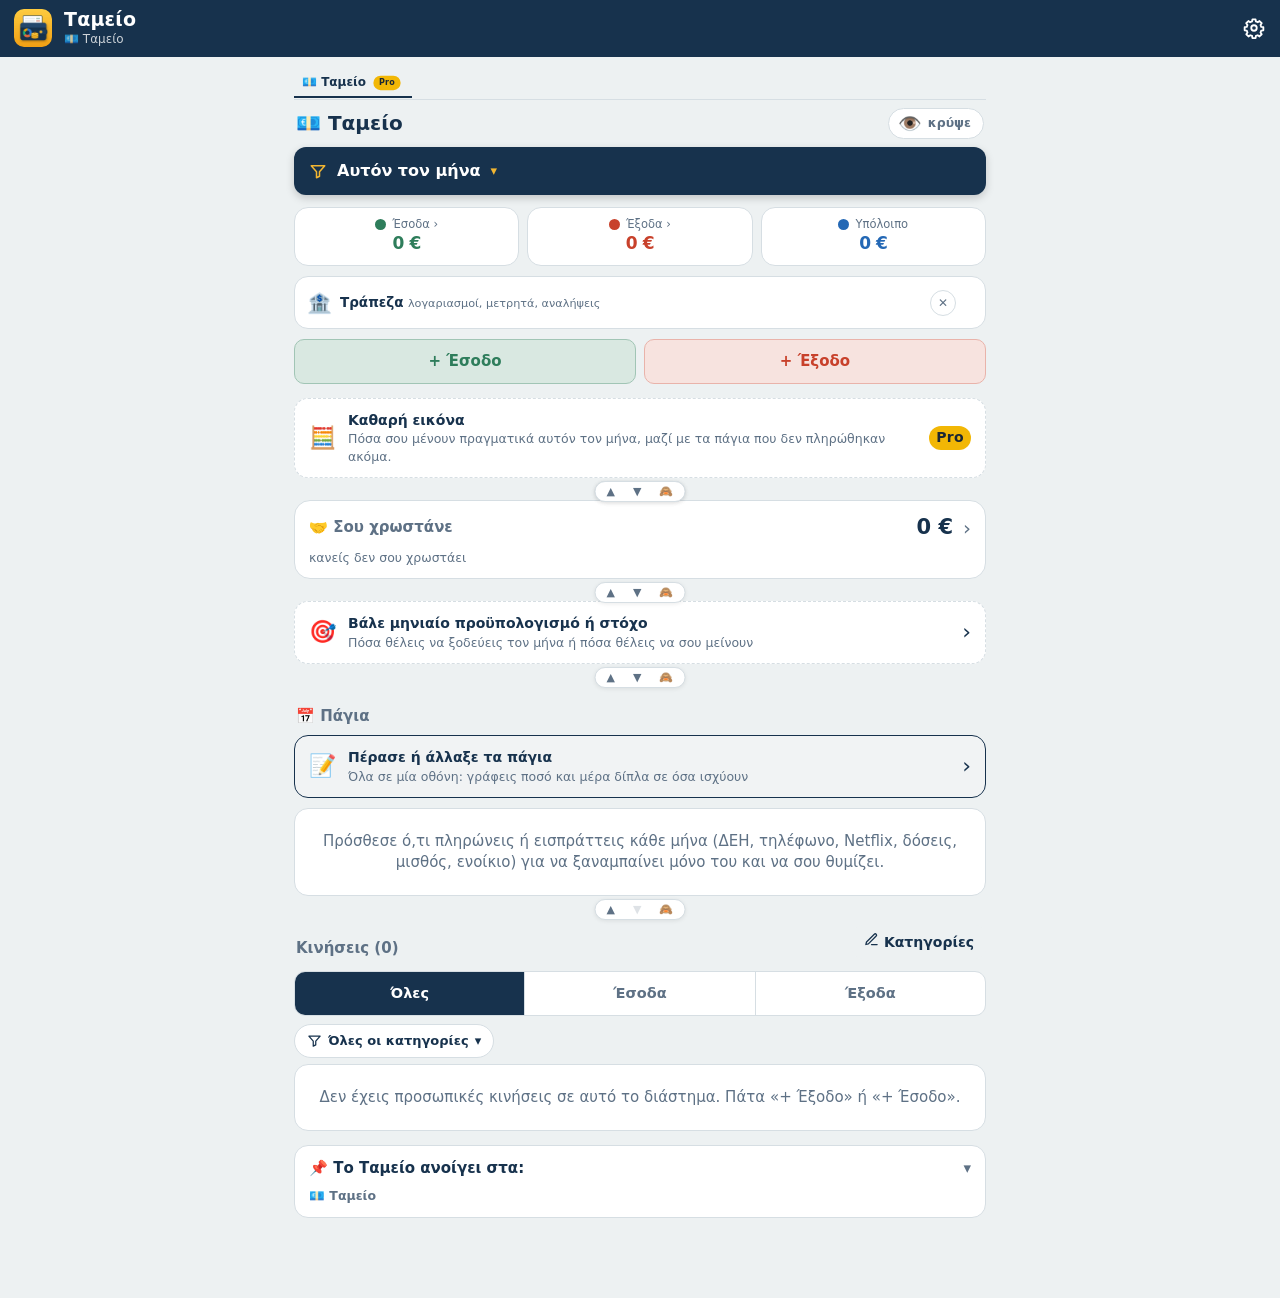
==== commit 732febf8: "Παραγγελίες 1.86 (Ταμείο 1.9.69): διόρθωση αποτυπωμάτων στην πολιτική ασφαλείας — ο ενσωματωμένος κώ" ====
--- a/tameio/index.html
+++ b/tameio/index.html
@@ -8,11 +8,11 @@
 <html lang="el">
 <head>
 <meta charset="UTF-8">
-<meta http-equiv="Content-Security-Policy" content="default-src 'self'; script-src 'self' 'sha256-JcL70HQUv42erUz8eYKA0HoYraZC3klLJ632r2mROyc=' 'sha256-e8Be3Q4NRP4L2GsHh0ZZyv7zFtHNqcKt8At8NZQKz3Y=' 'sha256-EpC75FxSklLZEGy+VOV1oHsp7MbAXGfguqLBvMSFiHA=' 'sha256-1ONzODU5Nw8jC1ZBOjXfumCpV7yt58DKSkDDYwCMo3U=' 'unsafe-hashes' 'sha256-9f8ZK5epjuMsYtXFjPqrgJI0L4QOAUYmJdHtT+RSH/c=' 'wasm-unsafe-eval' https://accounts.google.com/gsi/client https://cdn.jsdelivr.net/npm/tesseract.js@5.1.1/dist/ https://cdn.jsdelivr.net/npm/tesseract.js-core@5.1.1/; worker-src 'self' blob:; connect-src 'self' https://aglentzakis-dot.github.io https://www.googleapis.com https://accounts.google.com https://api.emailjs.com https://api.web3forms.com https://cdn.jsdelivr.net/npm/tesseract.js@5.1.1/dist/ https://cdn.jsdelivr.net/npm/tesseract.js-core@5.1.1/ https://cdn.jsdelivr.net/npm/@tesseract.js-data/; img-src 'self' data: blob: https://aglentzakis-dot.github.io; media-src 'self' data: blob:; font-src 'self' data:; style-src 'self' 'unsafe-inline' https://accounts.google.com/gsi/style; frame-src 'self' blob: https://accounts.google.com; object-src 'none'; base-uri 'self'; form-action 'self'; manifest-src 'self'">
+<meta http-equiv="Content-Security-Policy" content="default-src 'self'; script-src 'self' 'unsafe-hashes' 'wasm-unsafe-eval' https://accounts.google.com/gsi/client https://cdn.jsdelivr.net/npm/tesseract.js@5.1.1/dist/ https://cdn.jsdelivr.net/npm/tesseract.js-core@5.1.1/ 'sha256-JcL70HQUv42erUz8eYKA0HoYraZC3klLJ632r2mROyc=' 'sha256-e8Be3Q4NRP4L2GsHh0ZZyv7zFtHNqcKt8At8NZQKz3Y=' 'sha256-tDvc+iQG7eZlgaJyEhAgOGuFew/dbdsARv0MKzwrbBw=' 'sha256-Hi/vflPKBzXZulU/IFL5ljUzrKCcnfFxZkmNjhB6I/8='; worker-src 'self' blob:; connect-src 'self' https://aglentzakis-dot.github.io https://www.googleapis.com https://accounts.google.com https://api.emailjs.com https://api.web3forms.com https://cdn.jsdelivr.net/npm/tesseract.js@5.1.1/dist/ https://cdn.jsdelivr.net/npm/tesseract.js-core@5.1.1/ https://cdn.jsdelivr.net/npm/@tesseract.js-data/; img-src 'self' data: blob: https://aglentzakis-dot.github.io; media-src 'self' data: blob:; font-src 'self' data:; style-src 'self' 'unsafe-inline' https://accounts.google.com/gsi/style; frame-src 'self' blob: https://accounts.google.com; object-src 'none'; base-uri 'self'; form-action 'self'; manifest-src 'self'">
 <script>window.EMBED=true;try{localStorage.getItem("paraggelies-tameio-lang")||localStorage.setItem("paraggelies-tameio-lang","el")}catch(e){}</script>
 <link rel="stylesheet" href="enswmatosi.css">
 <script>window.__bootErr=null,addEventListener("error",function(o){if(!window.__bootErr){var r=o&&o.target;o&&o.error||o&&o.message?window.__bootErr=o.error||o.message:r&&r.tagName==="SCRIPT"&&(window.__bootErr="δεν φορτώθηκε: "+r.src)}},!0),addEventListener("load",function(){setTimeout(function(){var o=document.getElementById("main");if(!(o&&o.children.length)){typeof bootFail=="function"?bootFail(window.__bootErr||"κενή οθόνη"):o&&(o.innerHTML='<div style="margin:14px;padding:16px;border:2px solid #B91C1C;border-radius:14px;background:#FEF2F2;color:#7F1D1D"><b>⚠ Η εφαρμογή δεν φόρτωσε σωστά.</b><p>'+String(window.__bootErr||"").replace(/[<>&]/g,"").slice(0,300)+'</p><button id="bootRe" style="width:100%;padding:12px;border-radius:10px">🔄</button></div>');var r=document.getElementById("bootRe");r&&(r.onclick=function(){location.reload()})}},1500)});</script>
-<meta name="app-version" content="1.9.68">
+<meta name="app-version" content="1.9.69">
 <meta name="viewport" content="width=device-width, initial-scale=1, viewport-fit=cover, interactive-widget=resizes-content">
 <meta name="theme-color" content="#17324D">
 <title>Ταμεία</title>
@@ -59,23 +59,23 @@
     <button class="btn ghost" id="clCancel"></button><button class="btn primary" id="clOk"></button></div>
 </div></div>
 <div class="toast" id="toast"></div>
-<script src="prosopika.js?v=1.9.68"></script>
-<script src="koinoxrista.js?v=1.9.68"></script>
-<script src="xiliosta.js?v=1.9.68"></script>
-<script src="dexameni.js?v=1.9.68"></script>
-<script src="promitheftes.js?v=1.9.68"></script>
-<script src="orometrites.js?v=1.9.68"></script>
-<script src="trapeza.js?v=1.9.68"></script>
-<script src="eisagogi.js?v=1.9.68"></script>
-<script src="apo-trapeza.js?v=1.9.68"></script>
-<script src="foni.js?v=1.9.68"></script>
-<script src="apodeixeis.js?v=1.9.68"></script>
-<script src="eikonidia.js?v=1.9.68"></script>
-<script src="antigrafa.js?v=1.9.68"></script>
-<script src="efarmoges-mas.js?v=1.9.68"></script>
+<script src="prosopika.js?v=1.9.69"></script>
+<script src="koinoxrista.js?v=1.9.69"></script>
+<script src="xiliosta.js?v=1.9.69"></script>
+<script src="dexameni.js?v=1.9.69"></script>
+<script src="promitheftes.js?v=1.9.69"></script>
+<script src="orometrites.js?v=1.9.69"></script>
+<script src="trapeza.js?v=1.9.69"></script>
+<script src="eisagogi.js?v=1.9.69"></script>
+<script src="apo-trapeza.js?v=1.9.69"></script>
+<script src="foni.js?v=1.9.69"></script>
+<script src="apodeixeis.js?v=1.9.69"></script>
+<script src="eikonidia.js?v=1.9.69"></script>
+<script src="antigrafa.js?v=1.9.69"></script>
+<script src="efarmoges-mas.js?v=1.9.69"></script>
 <script src="enswmatosi.js"></script>
-<script>window.LANGPACK=window.LANGPACK||{},(function(){try{var t=(location.search.match(/[?&]lang=([a-z]{2})/)||[])[1],a=t||localStorage.getItem("paraggelies-tameio-lang")||(localStorage.getItem("paraggelies-tameio-v1")?"":String(navigator.language||"").slice(0,2).toLowerCase());a&&a!=="el"&&a!=="en"&&/^[a-z]{2}$/.test(a)&&document.write('<script src="lang-'+a+'.js?v=1.9.68"><\/script>')}catch{}})();</script>
-<script>const APP_VERSION="1.9.68",APP_BUILD="2026-10-19",DEV_EMAIL="aglentzakis@gmail.com",KEY="paraggelies-tameio-v1",LANG_KEY="paraggelies-tameio-lang",APP_URL="https://aglentzakis-dot.github.io/paraggelies/",PRO_LIST=["company","books","reports","statement","moneyset","order","lock"],NICON="icon-192.png";let LANG="el",S=null,view="money",pUnlocked=!1,coUnlocked=!1;const IMG_ICON="[data-uri]",EN={"Έτοιμο. Αν διάλεξες το σύννεφο, το αρχείο ανέβηκε εκεί.":"Done. If you chose your cloud, the file was uploaded there.","Ακυρώθηκε· δεν ανέβηκε τίποτα.":"Cancelled; nothing was uploaded.","Ανέβασμα στο σύννεφο τώρα":"Upload to the cloud now","Ανέβασμα τώρα":"Upload now","Ανοίγει η λίστα «Κοινοποίηση». Διάλεξε «Drive» (ή «OneDrive», «Dropbox»). Στο iPhone διάλεξε «Αποθήκευση στα Αρχεία» και μετά «iCloud Drive».":"The “Share” list opens. Choose “Drive” (or “OneDrive”, “Dropbox”). On iPhone choose “Save to Files” and then “iCloud Drive”.","Αντίγραφο σε: {l}.":"Backup to: {l}.","Βεβαιώσου ότι στο κινητό υπάρχει η εφαρμογή του σύννεφού σου (Google Drive, OneDrive, Dropbox) και ότι έχεις μπει με τον λογαριασμό σου. Στο iPhone το iCloud Drive είναι ήδη μέσα στα «Αρχεία».":"Make sure your cloud app (Google Drive, OneDrive, Dropbox) is on the phone and you're signed in. On iPhone, iCloud Drive is already inside “Files”.","Για το ταχυδρομείο συμπλήρωσε μία φορά τα στοιχεία υπηρεσίας αποστολής, πιο κάτω.":"For email, fill in the sending service details once, below.","Δεν έγινε σε: {l}.":"Not done to: {l}.","Δεν έχει ανέβει ακόμα αντίγραφο στο σύννεφο.":"No backup uploaded to the cloud yet.","Δεν έχεις ανεβάσει ακόμα αντίγραφο στο σύννεφο.":"You haven't uploaded a backup to the cloud yet.","Διάλεξε έναν ή περισσότερους τρόπους. Με το κουμπί από κάτω γίνονται όλοι μαζί.":"Choose one or more ways. The button below does them all together.","Επαναφορά από το σύννεφο:":"Restore from the cloud:","Θέλεις να γίνεται εντελώς μόνο του;":"Want it fully automatic?","Κάθε αρχείο έχει την ημερομηνία στο όνομα. Στο σύννεφο μπορείς να σβήνεις τα πολύ παλιά· αρκούν τα 5 πιο πρόσφατα.":"Each file has the date in its name. In the cloud you can delete the very old ones; the 5 most recent are enough.","Κρατήθηκε αντίγραφο μέσα στην εφαρμογή. Διάλεξε και έναν τρόπο έξω από αυτήν.":"A backup was kept inside the app. Also choose a way outside of it.","Κρατιούνται τα {n} πιο πρόσφατα αντίγραφα (ένα τη μέρα) και ένα για καθέναν από τους {m} προηγούμενους μήνες· τα παλιότερα σβήνονται μόνα τους. Αρχεία που έβαλες εσύ δεν πειράζονται.":"The {n} most recent backups are kept (one per day) plus one for each of the previous {m} months; older ones are deleted automatically. Files you added yourself are not touched.","Μέσα στην εφαρμογή κρατιέται αντίγραφο πάντα, μόνο του. Ο φάκελος και το ταχυδρομείο μπορούν να γίνονται και αυτόματα· το σύννεφο θέλει ένα πάτημα από σένα (θα σου το θυμίζει μία φορά την εβδομάδα).":"A backup is always kept inside the app, automatically. The folder and email can also be automatic; the cloud needs one tap from you (you'll be reminded once a week).","Μία φορά την εβδομάδα θα σου θυμίζει να ανεβάσεις αντίγραφο στο σύννεφο.":"Once a week it will remind you to upload a backup to the cloud.","Οδηγίες βήμα βήμα":"Step-by-step instructions","Πάτα «☁️ Ανέβασμα στο σύννεφο τώρα».":"Tap “☁️ Upload to the cloud now”.","Πέρασε μία εβδομάδα από το τελευταίο αντίγραφο στο σύννεφο.":"A week has passed since the last cloud backup.","Πού να κρατάς αντίγραφα":"Where to keep backups","Πρώτη φορά (μία φορά μόνο):":"First time (only once):","Σε υπολογιστή:":"On a computer:","Σύνδεσε τον «Κοινό φάκελο στο κινητό» (πιο κάτω) και βάλε μια εφαρμογή αυτόματου συγχρονισμού φακέλου με το σύννεφο (στο Google Play ψάξε «αυτόματος συγχρονισμός Google Drive»). Ό,τι μπαίνει στον φάκελο ανεβαίνει μόνο του.":"Connect the “Shared folder on the phone” (below) and install an app that syncs a folder with your cloud automatically (in Google Play search “autosync Google Drive”). Everything that goes into the folder is uploaded by itself.","Σύνδεσε τον φάκελο πιο κάτω, στο «Κοινός φάκελος στο κινητό».":"Connect the folder below, in “Shared folder on the phone”.",Σύννεφο:"Cloud","Σύννεφο (Google Drive, OneDrive, Dropbox, iCloud)":"Cloud (Google Drive, OneDrive, Dropbox, iCloud)","Τέλος. Τις επόμενες φορές το σύννεφο θυμάται τον φάκελο· διαλέγεις μόνο «Drive» και «Αποθήκευση».":"Done. Next times the cloud remembers the folder; you just choose “Drive” and “Save”.","Τελευταίο ανέβασμα στο σύννεφο: {d}":"Last cloud upload: {d}","Το αρχείο κατέβηκε στις «Λήψεις». Ανέβασέ το στο σύννεφο σου (π.χ. drive.google.com → «Νέο» → «Μεταφόρτωση αρχείου»).":"The file was saved to “Downloads”. Upload it to your cloud (e.g. drive.google.com → “New” → “File upload”).","Φάκελος στο κινητό":"Folder on the phone","δεν υποστηρίζεται εδώ":"not supported here",σύννεφο:"cloud",ταχυδρομείο:"email","το αρχείο κατεβαίνει στις «Λήψεις». Άνοιξε drive.google.com (ή onedrive.live.com), πάτα «Νέο» → «Μεταφόρτωση αρχείου» και διάλεξέ το.":"the file goes to “Downloads”. Open drive.google.com (or onedrive.live.com), click “New” → “File upload” and choose it.",φάκελος:"folder",προαιρετικό:"optional","(όλη η περίοδος, για Excel)":"(whole period, for Excel)","Α/Α":"No.","Αγορά παγίων":"Fixed asset purchases","Αμοιβές τρίτων":"Third-party fees",Αναλώσιμα:"Consumables",Αντισυμβαλλόμενος:"Counterparty","Από 500 € και πάνω, οι πληρωμές μεταξύ επιχειρήσεων γίνονται με κάρτα ή τράπεζα.":"From €500 and up, payments between businesses are made by card or bank.","Απόδειξη λιανικής":"Retail receipt","Απόδειξη παροχής υπηρεσιών":"Service receipt","Αρχείο για τον λογιστή":"File for the accountant","Για τον λογιστή":"For the accountant","Γράψε στο «Ποσό» το σύνολο με τον ΦΠΑ· η καθαρή αξία βγαίνει μόνη της.":"Write the total including VAT in “Amount”; the net value is worked out for you.","Δεν υπάρχουν κινήσεις σε αυτό το διάστημα.":"There are no entries in this period.","Διάφορα έξοδα":"Sundry expenses","Διαφορά ΦΠΑ":"VAT difference","Επί πιστώσει":"On credit","Επιστροφή ΦΠΑ ή φόρου":"VAT or tax refund",Επιταγή:"Cheque","Επιχείρηση, με λογιστικούς κωδικούς":"Business, with account codes",Επιχορηγήσεις:"Grants","Εταιρεία Α.Ε.":"Company S.A.",Κάρτα:"Card","Καθαρή αξία":"Net value","Καθαρή αξία {n} · ΦΠΑ {v} · Σύνολο {t}":"Net {n} · VAT {v} · Total {t}","Κωδικός λογαριασμού":"Account code","Λήψη δανείου":"Loan received",Λοιπά:"Other",Μετρητά:"Cash","Νέο έξοδο":"New expense","Νέο έσοδο":"New income","Ο ΑΦΜ δεν φαίνεται σωστός — έλεγξέ τον.":"The tax number doesn't look right — check it.","Οι κινήσεις έχουν τώρα και στοιχεία για τον λογιστή.":"Entries now also have details for the accountant.",Παραστατικό:"Document","Παροχή υπηρεσιών":"Services rendered","Πιστωτικοί τόκοι":"Interest received",Πιστωτικό:"Credit note","Πληρωμές σε μετόχους ή ιδιοκτήτη":"Payments to shareholders or owner",Προμηθευτής:"Supplier","Πωλήσεις εμπορευμάτων":"Sales of goods","Πωλήσεις προϊόντων":"Sales of products","Σε κάθε κίνηση: παραστατικό, πελάτης ή προμηθευτής, ΑΦΜ, ΦΠΑ και τρόπος πληρωμής":"On every entry: document, customer or supplier, tax number, VAT and payment method","Στο Ταμείο, κάτω από τις κινήσεις, υπάρχει το «📤 Αρχείο για τον λογιστή»: ένα αρχείο για Excel με όλες τις κινήσεις της περιόδου, με κωδικό λογαριασμού, καθαρή αξία, ΦΠΑ και σύνολα.":"In Cash, under the entries, there is “📤 File for the accountant”: an Excel file with all entries of the period, with account code, net value, VAT and totals.","Σύνολα ανά λογαριασμό":"Totals per account","Τα στοιχεία για τον λογιστή κρύφτηκαν. Όσα έχεις γράψει μένουν.":"Accountant details are hidden. What you've written stays.",Τιμολόγιο:"Invoice","Τράπεζα (μεταφορά)":"Bank (transfer)","Τραπεζικό έγγραφο":"Bank document","Τρόπος πληρωμής":"Payment method",Υποκατηγορία:"Subcategory","ΦΠΑ %":"VAT %","ΦΠΑ εξόδων":"Input VAT (expenses)","ΦΠΑ εσόδων":"Output VAT (income)","Χρήματα από μετόχους ή ιδιοκτήτη":"Money from shareholders or owner","Χωρίς ΦΠΑ":"No VAT","Χωρίς παραστατικό":"No document","π.χ. Α-125":"e.g. A-125",Διαμερίσματα:"Apartments",Νερό:"Water",Απολύμανση:"Disinfection",Επισκευές:"Repairs",Διαχείριση:"Administration",Καθαριότητα:"Cleaning",Κοινόχρηστα:"Building fees",Κήπος:"Garden",Θέρμανση:"Heating","Ασφάλεια κτιρίου":"Building insurance",Πυρασφάλεια:"Fire safety","Ρεύμα κοινοχρήστων":"Common areas electricity","Έκτακτη εισφορά":"Special levy",Ανελκυστήρας:"Elevator","Κοινόχρηστα πολυκατοικίας":"Apartment building fees","Σπίτι και προσωπικά":"Home and personal","Άδειο — γράφω τις δικές μου":"Empty — I'll write my own","Έτοιμες κατηγορίες":"Ready-made categories","Να αντικατασταθούν όλες οι κατηγορίες;":"Replace all categories?","Οι κατηγορίες άλλαξαν.":"Categories changed.","Δικό σου εικονίδιο":"Your own icon","π.χ. 🏘️":"e.g. 🏘️","Αντικαθιστούν όλες τις κατηγορίες αυτού του ταμείου. Οι κινήσεις που έχεις ήδη γράψει μένουν.":"They replace all categories of this book. Entries you have already written stay.","Οι κινήσεις που έχεις μένουν· όσες ανήκουν σε κατηγορία που φεύγει θα φαίνονται ως «Άλλο».":"Your entries stay; those in a removed category will show as “Other”.","Δεν βρίσκεις αυτό που θέλεις; Πάτα στο κουτάκι για να ανοίξει το πληκτρολόγιο, πάτα το κουμπί με το χαμογελαστό προσωπάκι 😊 και διάλεξε όποιο εικονίδιο θέλεις. Μετά πάτα «Βάλ' το».":"Can't find what you want? Tap the box to open the keyboard, tap the smiley face button 😊 and pick any icon you like. Then tap “Use it”.","Χωρίς υπενθύμιση":"No reminder","Μία μέρα πριν":"One day before","Τρεις μέρες πριν":"Three days before","Μία εβδομάδα πριν":"One week before",Σέρβις:"Service","Το σέρβις με υπενθύμιση: η εφαρμογή σου θυμίζει πότε να ξαναπάς στον πελάτη, με έτοιμο μήνυμα":"Service with reminders: the app tells you when to go back to a client, with a ready message","{p} τον μήνα":"{p} a month","ΑΠΟΔΕΙΞΗ ΕΙΣΠΡΑΞΗΣ":"PAYMENT RECEIPT","Αν πάρεις την Pro, γράψε ότι σε σύστησα: {e}":"If you get Pro, mention that I recommended you: {e}","Αντιγράφηκε. Επικόλλησέ το σε μήνυμα.":"Copied. Paste it into a message.","Με σύστησε":"Recommended by",ΠΡΟΕΠΙΣΚΟΠΗΣΗ:"PREVIEW","Ποιος σου σύστησε την εφαρμογή;":"Who recommended the app to you?","Προεπισκόπηση Pro":"Pro preview","Στην προεπισκόπηση δεν βγαίνει τίποτα έξω από την εφαρμογή. Με την Pro το στέλνεις αμέσως.":"In preview nothing leaves the app. With Pro you send it right away.","ΧΩΡΙΣ ΑΞΙΑ — ΜΟΝΟ ΓΙΑ ΠΡΟΒΟΛΗ":"NOT VALID — FOR VIEWING ONLY","το ηλεκτρονικό ταχυδρομείο του":"their email address","{n} λεπτό ακόμα":"{n} minute left","{n} λεπτά ακόμα":"{n} minutes left","Σχετικά και επικοινωνία":"About and contact","Έχω ήδη πληρώσει — άλλαξα κινητό ή έχασα το κλειδί":"I've already paid — new phone or lost key","Έχω ήδη αγοράσει την έκδοση Pro. Άλλαξα κινητό ή έχασα το κλειδί — μπορείτε να μου το ξαναστείλετε;":"I have already bought the Pro version. I changed phone or lost the key — could you send it to me again?","Ξαναστείλτε μου το κλειδί Pro":"Please resend my Pro key","Το κλειδί δένεται με το ηλεκτρονικό ταχυδρομείο από το οποίο το ζήτησες. Σε νέο κινητό ή στον υπολογιστή γράφεις το ίδιο ταχυδρομείο και το ίδιο κλειδί — δεν χρειάζεται νέα αγορά.":"The key is tied to the email you requested it from. On a new phone or a computer, enter the same email and the same key — no need to buy again.","Μετακίνηση στη θέση:":"Move to position:","Η σφραγίδα της επιχείρησης στις προσφορές":"The business stamp on offers","Ανοιχτό: ό,τι είναι Pro είναι κλειδωμένο, όπως θα το δει κάποιος χωρίς κλειδί. Για να ξεκλειδώσει, κλείσε τον διακόπτη.":"On: everything Pro is locked, as someone without a key would see it. To unlock, turn the switch off.","Η αλλαγή σειράς στις ενότητες του Ταμείου και στο κίτρινο κουμπί":"Reordering the Cash sections and the yellow button","Οι ρυθμίσεις του Ταμείου: ονόματα, εικονίδια, χρώματα, σειρά, πάγια, κατηγορίες, προϋπολογισμός":"Cash settings: names, icons, colours, order, fixed items, categories, budget","λήγει σήμερα":"expires today","{n} μέρα ακόμα":"{n} day left","{n} μέρες ακόμα":"{n} days left","Αποστολή μηνύματος":"Send message","Γεια σας,":"Hello,","Δεν έχεις ακόμα κλειδί Pro.":"You don't have a Pro key yet.","Διάλεξε διάρκεια και γράψε το ταχυδρομείο σου. Θα ανοίξει το πρόγραμμα ταχυδρομείου με το μήνυμα έτοιμο.":"Choose a duration and enter your email. Your mail app will open with the message ready.",Διάρκεια:"Duration","Επιστροφή χρημάτων":"Money-back","Ηλεκτρονικό ταχυδρομείο για το κλειδί":"Email for the key","Κάνεις την κατάθεση και γράφεις στην αιτιολογία το ηλεκτρονικό ταχυδρομείο σου.":"You make the bank transfer and write your email address as the payment reference.","Μόλις φανεί η πληρωμή, σου στέλνουμε το κλειδί με σύνδεσμο ενεργοποίησης — συνήθως την ίδια ή την επόμενη εργάσιμη.":"As soon as the payment shows up, we send you the key with an activation link — usually the same or the next working day.","Παρακαλώ στείλτε μου τα στοιχεία για την κατάθεση.":"Please send me the details for the bank transfer.",Παραλήπτης:"Recipient","Πληρώνεις αφού τη δοκιμάσεις":"You pay after trying it","Ποτέ κωδικοί ή κάρτες":"Never passwords or cards","Πώς γίνεται η αγορά":"How buying works","Σου απαντάμε με τα στοιχεία του τραπεζικού λογαριασμού και το ακριβές ποσό. Δικαιούχος είναι ο δημιουργός της εφαρμογής, {o}.":"We reply with the bank account details and the exact amount. The account holder is the app's creator, {o}.","Τι ξεκλειδώνει η Pro":"What Pro unlocks","Το κλειδί θα δεθεί με αυτό το ταχυδρομείο — γράψε αυτό που θα βάλεις και στην εφαρμογή.":"The key will be tied to this email — enter the one you will also use in the app.","αν δεν λάβεις κλειδί μέσα σε 3 εργάσιμες από την κατάθεση, ή αν το κλειδί δεν δουλεύει και δεν λυθεί, σου επιστρέφεται όλο το ποσό.":"if you don't receive a key within 3 working days of the transfer, or if the key doesn't work and it can't be fixed, you get the full amount back.","δεν σου ζητάμε ποτέ στοιχεία κάρτας, κωδικούς τράπεζας ή πληρωμή με άλλον τρόπο. Αν σου ζητηθεί κάτι τέτοιο, δεν είμαστε εμείς.":"we never ask for card details, bank passwords or payment by any other way. If someone asks you for that, it isn't us.","η δοκιμή {n} ημερών είναι δωρεάν και έχει τα πάντα ανοιχτά.":"the {n}-day trial is free and has everything unlocked.","μαζί με το κλειδί λαμβάνεις και απόδειξη της πληρωμής.":"with the key you also get a receipt for the payment.","Γράψε το ηλεκτρονικό ταχυδρομείο με το οποίο πήρες το κλειδί.":"Enter the email address you got the key with.","Το κλειδί δεν ταιριάζει με αυτό το ηλεκτρονικό ταχυδρομείο.":"The key does not match this email address.","Προνομιακή προβολή στο «Κοντά μου»: ξεχωριστή πινέζα και πρώτη θέση στη λίστα":"Featured listing in “Near me”: a distinct pin and top place in the list","Αυτό είναι κλειδί παλιάς μορφής. Ζήτησε νέο κλειδί που αρχίζει με DR2.":"This is an old-format key. Ask for a new key starting with DR2.","Πάγια που μένουν ως το τέλος του διαστήματος":"Fixed items left until the end of the period","Όλο το {y}":"All of {y}","Αυτός ο μήνας":"This month","Θα μείνουν στην εταιρεία στο τέλος":"Left in the company at the end","Αυτό το τρίμηνο":"This quarter","Μετράει ό,τι μπήκε στο διάστημα και τα πάγια που μένουν μέχρι το τέλος του. Όταν φύγεις από το Ταμείο, γυρνάει στον τρέχοντα μήνα.":"It counts what came in during the period and the fixed items left until its end. When you leave Cash, it goes back to the current month.","Θα σου μείνουν στο τέλος":"You’ll have left at the end","Αυτός ο χρόνος":"This year","Αυτό το εξάμηνο":"This half-year","Πάγια έσοδα που περιμένεις ως το τέλος του διαστήματος":"Fixed income expected until the end of the period","Άλλο χρώμα":"Other colour","Χωρίς χρώμα":"No colour","Χρώμα κουμπιού":"Button colour","Το εικονίδιο άλλαξε.":"Icon changed.","Στο κουμπί μόνο το εικονίδιο, χωρίς όνομα":"Icon only on the button, no name","Βάλ' το":"Use it","Το «{n}» φαίνεται στο Ταμείο.":"“{n}” is shown in Cash.","Νέο ταμείο. Δώσε του όνομα και εικονίδιο.":"New cashbook. Give it a name and an icon.","Το «{n}» κρύφτηκε. Τα στοιχεία του μένουν· το ξαναεμφανίζεις από εδώ.":"“{n}” is hidden. Its data stays; show it again from here.","Ταμείο {n}":"Cashbook {n}","Κάθε ταμείο είναι εντελώς χωριστό, με δικές του κινήσεις, πάγια και κατηγορίες. Όσα δεν χρησιμοποιείς τα κρύβεις από τη σελίδα του καθενός.":"Each cashbook is completely separate, with its own transactions, fixed items and categories. Hide the ones you don’t use from each one’s page.","Νέο ταμείο":"New cash book","Διαγραφή αυτού του ταμείου":"Delete this cashbook","Το «{n}» έχει κινήσεις ή πάγια. Να σβηστεί οριστικά μαζί με όλα του τα στοιχεία;":"“{n}” has transactions or fixed items. Delete it permanently with all its data?",Φυσιοθεραπείες:"Physiotherapy","Ταμείο 2":"Cashbook 2","Δεύτερο ταμείο":"Second cashbook","Ένα ακόμα ταμείο σαν τα Προσωπικά, εντελώς χωριστό: π.χ. για το εξοχικό, τους γονείς, ένα ακίνητο ή έναν σύλλογο.":"One more cashbook like Personal, completely separate: e.g. for a holiday home, your parents, a property or a club.","Κλειδώνει μαζί με τα Προσωπικά, με τον ίδιο κωδικό.":"It locks together with Personal, with the same code.","όνομα και εικονίδιο":"name and icon","Για ίδια πάγια σε πολλά άτομα (π.χ. ασφάλεια υγείας για τον καθένα): φτιάχνεις ένα για τον καθένα, με το ίδιο όνομα και άλλο «Για ποιον».":"For the same item for several people (e.g. health insurance for each): make one per person, with the same name and a different “For whom”.","Για ποιον":"For whom","Υπάρχει ήδη «{n}». Γράψε «Για ποιον» είναι, για να ξεχωρίζουν.":"“{n}” already exists. Write “For whom” it is, to tell them apart.","π.χ. Μαρία, Γιώργος (παιδί), μηχανή":"e.g. Maria, George (child), motorbike","Έρχεται {d}":"Due in {d}","Κάθε 2 μήνες":"Every 2 months","Κάθε 3 μήνες":"Every 3 months","Κάθε 6 μήνες":"Every 6 months","Λήγει {d}":"Due {d}","Ξαναμπαίνουν αυτόματα, κάθε μήνα ή όσο συχνά έχεις διαλέξει (π.χ. τέλη κυκλοφορίας μία φορά τον χρόνο). Αν σταματήσεις κάτι, πάτα το ✕ δίπλα του και φεύγει αμέσως.":"They come back automatically, every month or as often as you chose (e.g. road tax once a year). If you stop something, tap the ✕ next to it and it goes away at once.",Πάγια:"Fixed items","Ποιον μήνα":"Which month","Ποσό κάθε φορά":"Amount each time","Πρώτος μήνας":"First month","Πόσο συχνά":"How often","κάθε {n} μήνες, στις {d}":"every {n} months, on the {d}th","κάθε χρόνο, {d}":"every year, {d}","σε άλλους μήνες":"in other months","{n} έληξαν απλήρωτα":"{n} overdue unpaid","{n} έληξε απλήρωτο":"{n} overdue unpaid","{n} έρχεται σύντομα":"{n} due in soon","{n} έρχονται σύντομα":"{n} due in soon","{n} δεν ήρθαν ακόμα":"{n} not received yet","{n} δεν ήρθε ακόμα":"{n} not received yet","{n} λήγει σύντομα":"{n} due soon","{n} λήγουν σύντομα":"{n} due soon","{n} πάγια":"{n} items","{n} πάγιο":"{n} item",ΔΟΥ:"Tax office",Δραστηριότητα:"Activity","Με την επιφύλαξη παντός δικαιώματος.":"All rights reserved.",Μορφή:"Legal form","Το ηλεκτρονικό ταχυδρομείο δεν φαίνεται σωστό.":"The email address doesn’t look right.","π.χ. Γλυφάδας":"e.g. Glyfada","Έσοδα και έξοδα χωριστά":"Income and expenses separately","Αν θέλεις άλλον τρόπο, τον αλλάζεις όποτε θες στο κάτω μέρος της σελίδας της Εταιρείας, στο «Τι περνάει από την Εργασία στην Εταιρεία».":"If you want another way, change it anytime at the bottom of the Company page, under “What passes from Work to Company”.","Μόνο το κέρδος":"Only the profit",Τίποτα:"Nothing","Τι περνάει από την Εργασία στην Εταιρεία":"What passes from Work to Company","{n} κατηγορία":"{n} category","{n} κατηγορίες":"{n} categories","Δεν θα χτυπάει άλλο για «{n}». Το ξαναβάζεις από τα πάγια.":"It won’t ring again for “{n}”. Turn it back on from the fixed items.","Να μη χτυπάει ξανά για «{n}»":"Don’t ring again for “{n}”","Ρυθμίσεις ανά κατηγορία":"Settings by section","έξοδα {a} · έσοδα {b} τον μήνα":"expenses {a} · income {b} a month","έως {a} τον μήνα":"up to {a} a month","δεν έχει μπει":"not set",κατηγορίες:"categories",πάγια:"fixed items","στόχος {a}":"goal {a}","PDF των κινήσεων":"Transactions PDF","Άλλα έξοδα":"Other expenses",Κλείδωμα:"Lock",Μπάρες:"Bars",Πίτα:"Pie","Το Ταμείο ανοίγει στα":"Cash opens on","πάτα μια κατηγορία για ανάλυση":"tap a category for details","πάτα να τα δεις":"tap to see","προβολή ή αποστολή":"view or send",Ώρες:"Hours","Μέρες (ίδια ώρα)":"Days (same time)","Με το 🔔 κάτω από το όνομα διαλέγεις αν θα έχει υπενθύμιση.":"With the 🔔 under the name you choose whether it gets a reminder.","Προβολή PDF":"View PDF","1 εβδομάδα":"1 week","1 μέρα":"1 day","Έγιναν αλλαγές":"Changes were made","Αναβολή για ώρες ή μέρες":"Snooze for hours or days","Να αποθηκευτούν πριν κλείσει;":"Save them before closing?","Συνέχεια επεξεργασίας":"Keep editing","Χωρίς αποθήκευση":"Don't save",Άλλα:"Other","Πού πάνε τα έξοδα":"Where the spending goes","Χωρίς κατηγορία":"No category","Η αναλυτική αξιολόγηση πελατών ανά κατηγορία (πληρωμή, χαρακτήρας, συνέπεια)":"Detailed customer rating by category (payment, character, reliability)","Η αποστολή εργασιών και μηνυμάτων στους υπαλλήλους (άμεσες ειδοποιήσεις, Viber, Messenger, ταχυδρομείο, SMS, WhatsApp) με επιβεβαίωση αποδοχής":"Sending jobs and messages to your staff (instant notifications, Viber, Messenger, email, SMS, WhatsApp) with acceptance confirmation","Αντιγράφηκε.":"Copied.",Αντιγραφή:"Copy",Σύνδεση:"Connect","Ενημερώθηκε με ό,τι άλλαξε σε άλλο παράθυρο.":"Updated with changes made in another window.","Άλλη εφαρμογή":"Other app",στάλθηκε:"sent",Viber:"Viber",WhatsApp:"WhatsApp","Μήνυμα (SMS)":"Text message (SMS)",Κλειδαράς:"Locksmith","Τεχνικός υπολογιστών":"Computer technician",Κηπουρός:"Gardener",Ασφάλεια:"Safety","Δεν βρέθηκε.":"Not found.",Κανένα:"None",Νέα:"New","καθαρό κέρδος δουλειών, από την Εργασία":"net profit from jobs, from the Work cash book","εισπράξεις δουλειών, από την Εργασία":"job payments received, from the Work cash book","έξοδα δουλειών, από την Εργασία":"job expenses, from the Work cash book","Το καθαρό κέρδος από τις δουλειές του Ταμείου εργασίας (εισπράξεις μείον έξοδα δουλειών) μπαίνει στα έσοδα της Εταιρείας. Υπολογίζεται μόνο του κάθε φορά· δεν γράφεις τίποτα δύο φορές.":"The net profit from jobs in the Work cash book (payments received minus job expenses) is added to the Company's income. It's calculated automatically every time; you never enter anything twice.","Οι εισπράξεις από τις δουλειές του Ταμείου εργασίας μπαίνουν στα έσοδα της Εταιρείας και τα έξοδα των δουλειών (υλικά, μεροκάματα κ.λπ.) στα έξοδα. Υπολογίζονται μόνα τους κάθε φορά· δεν γράφεις τίποτα δύο φορές.":"Payments received for jobs in the Work cash book go into the Company's income, and job expenses (materials, day wages, etc.) into its expenses. They're calculated automatically every time; you never enter anything twice.","Οι δουλειές του Ταμείου εργασίας δεν μετράνε καθόλου εδώ. Η Εταιρεία έχει μόνο όσα γράφεις η ίδια.":"Jobs from the Work cash book don't count here at all. The Company only has what you enter in it.","Οι δουλειές σου μπαίνουν και στην Εταιρεία":"Your jobs also count in the Company",Αργότερα:"Later","Το βιβλίο «Εταιρεία» στο Ταμείο":"The “Company” book in Cash","Η ομάδα: ποιος πάει σε κάθε δουλειά, με χρώματα στον χάρτη και στις λίστες":"The team: who goes to each job, with colors on the map and in lists","Η «Καθαρή εικόνα» και οι αναφορές σύγκρισης μηνών":"The “Clear picture” and month-to-month reports","Οι προσφορές χωρίς απάντηση, αυτόματα στο αρχείο":"Unanswered quotes, moved to the archive automatically","Η άδειά σου έληξε. Ό,τι έχεις καταχωρίσει το βλέπεις κανονικά — χρειάζεσαι νέο κλειδί μόνο για τα εργαλεία της Pro.":"Your license has expired. You can still see everything you entered — you only need a new key for the Pro tools.","Η δοκιμή τελείωσε. Ό,τι έχεις καταχωρίσει το βλέπεις κανονικά — η συνδρομή χρειάζεται μόνο για τα εργαλεία της Pro.":"The trial has ended. You can still see everything you entered — the subscription is only needed for the Pro tools.","Μόνο προβολή":"View only","Βλέπεις ό,τι έχεις γράψει. Για νέες κινήσεις στην Εταιρεία χρειάζεται η Pro.":"You can see what you've entered. New Company entries need Pro.","Πόσα σου μένουν πραγματικά αυτόν τον μήνα, μαζί με τα πάγια που δεν πληρώθηκαν ακόμα.":"What you really have left this month, including fixed costs not paid yet.","Αυτός ο μήνας δίπλα στον προηγούμενο, κατηγορία προς κατηγορία.":"This month next to last month, category by category.","Στόχος: να σου μείνουν":"Goal: money left over","Στόχος: να μείνουν στην εταιρεία":"Goal: left in the company","Θέλεις να μείνουν στο τέλος του μήνα":"You want left at month end","Μπορείς να ξοδέψεις ακόμα έως":"You can still spend up to","Για να πιάσεις τον στόχο, λείπουν":"To reach the goal, you're short","Βάλε μηνιαίο προϋπολογισμό ή στόχο":"Set a monthly budget or goal","Πόσα θέλεις να ξοδεύεις τον μήνα ή πόσα θέλεις να σου μείνουν":"How much to spend a month, or how much you want left","Μηνιαίος προϋπολογισμός ή στόχος":"Monthly budget or goal","Πόσα θέλεις να ξοδεύεις το πολύ τον μήνα":"The most you want to spend a month","Πόσα θέλεις να ξοδεύει το πολύ η εταιρεία τον μήνα":"The most the company should spend a month","Όλα τα προσωπικά έξοδα μαζί. Βλέπεις πόσα ξόδεψες και πόσα σου μένουν από αυτό το ποσό.":"All personal expenses together. You see what you spent and what's left of this amount.","Όλα τα έξοδα της εταιρείας μαζί. Βλέπεις πόσα ξοδεύτηκαν και πόσα μένουν από αυτό το ποσό.":"All company expenses together. You see what was spent and what's left of this amount.",ή:"or","Πόσα θέλεις να σου μείνουν στο τέλος του μήνα":"How much you want left at month end","Πόσα θέλεις να μείνουν στην εταιρεία στο τέλος του μήνα":"How much should stay in the company at month end","Υπολογίζει με τα έσοδα, τα έξοδα και τα πάγια που δεν πληρώθηκαν ακόμα, και σου λέει πόσα μπορείς να ξοδέψεις ακόμα για να πιάσεις τον στόχο.":"It uses income, expenses and unpaid fixed items, and tells you how much more you can spend to reach the goal.","Συμπλήρωσε όποιο από τα δύο θέλεις, ή και τα δύο. Άφησε κενό για να μη φαίνεται.":"Fill in either one, or both. Leave empty to hide.","Όλα είναι κρυμμένα. Πάτα «κρυμμένα · εμφάνιση» για να δεις όσα χρειάζεσαι.":"Everything is hidden. Tap “hidden · show” to see what you need.","Αλλαγή εικονιδίου":"Change icon","Γράψε ποσό και μέρα δίπλα σε όσα ισχύουν. Με ▲▼ αλλάζεις σειρά, με το ＋ δίπλα στον τίτλο προσθέτεις, με το ⋮ μετονομάζεις, κρύβεις ή σβήνεις.":"Enter amount and day next to what applies. ▲▼ to reorder, ＋ next to the title to add, ⋮ to rename, hide or delete.",Επιλογές:"Options","Με το ⋮ δίπλα σε κάθε επιλογή: μετονομασία, σειρά, απόκρυψη ή διαγραφή. Ισχύει παντού, και στη γρήγορη λίστα παγίων.":"With ⋮ next to each option: rename, reorder, hide or delete. It applies everywhere, including the fixed items quick list.","Με το ⋮ σε κάθε εικονίδιο αλλάζεις όνομα, εικονίδιο και σειρά ή το σβήνεις.":"With ⋮ on each icon you change name, icon and order, or delete it.",Μετονομασία:"Rename","Νέο εικονίδιο (ένα σύμβολο ή φατσούλα)":"New icon (one symbol or emoji)","Νέο όνομα":"New name","Πάτα μια επιλογή για να τη διαλέξεις. Με το ⋮ δίπλα της: μετονομασία, σειρά, απόκρυψη ή διαγραφή.":"Tap an option to pick it. With ⋮ next to it: rename, reorder, hide or delete.","Εισπράξεις από δουλειές":"Payments from jobs","Έξοδα δουλειών (υλικά, μεροκάματα κ.λπ.)":"Job expenses (materials, wages etc.)","Έξοδα δουλειών":"Job expenses","Οι δουλειές μπαίνουν ως καθαρό κέρδος.":"Jobs now count as net profit.","Οι δουλειές μπαίνουν με τα έσοδα και τα έξοδά τους χωριστά.":"Jobs now count with their income and expenses separately.","Οι δουλειές δεν μπαίνουν στην Εταιρεία.":"Jobs are not counted in Company.","Άλλα έσοδα εταιρείας":"Other company income",Ασφαλιστικά:"Social security","Δεν έχεις κινήσεις της εταιρείας σε αυτό το διάστημα. Πάτα «+ Έξοδο» ή «+ Έσοδο».":"No company entries in this period. Tap “+ Expense” or “+ Income”.",Διαφήμιση:"Advertising","Εξοπλισμός, εργαλεία":"Equipment, tools",Επιδότηση:"Subsidy","Επιστροφή φόρου":"Tax refund",Εταιρεία:"Company","Η Εταιρεία είναι κλειδωμένη":"The Company book is locked","Κέρδος από τις δουλειές (Ταμείο εργασίας)":"Profit from jobs (work cash book)","Κίνηση εταιρείας":"Company entry","Κατηγορίες εταιρείας":"Company categories",Λογιστής:"Accountant","Μένουν στην εταιρεία":"Left in the company","Νέο έξοδο εταιρείας":"New company expense","Νέο έσοδο εταιρείας":"New company income","Οχήματα εταιρείας":"Company vehicles","Πού πάνε τα χρήματα της εταιρείας":"Where the company's money goes","Προγράμματα, συνδρομές":"Software, subscriptions",Προσωπικό:"Staff","Πρόσθεσε ό,τι πληρώνει η εταιρεία κάθε μήνα (ΕΦΚΑ, λογιστής, ενοίκιο, τηλέφωνα, δόσεις, προγράμματα) για να ξαναμπαίνει μόνο του και να σου θυμίζει.":"Add what the company pays every month (social security, accountant, rent, phones, instalments, software) so it comes back by itself and reminds you.",Τράπεζα:"Bank","Φόροι και τέλη":"Taxes and fees",Βενζίνη:"Petrol","Πετρέλαιο κίνησης":"Diesel","Υγραέριο (LPG)":"LPG","Φυσικό αέριο (CNG)":"Natural gas (CNG)","Φόρτιση ηλεκτρικού":"EV charging",AdBlue:"AdBlue","Κρύφτηκε παντού, και στη γρήγορη λίστα παγίων.":"Hidden everywhere, including the fixed items quick list.","Εμφανίζεται ξανά παντού.":"Shown again everywhere.","Το «{n}» είναι και στα πάγια σου κάθε μήνα. Να σταματήσει κι εκεί;":"“{n}” is also in your monthly fixed items. Stop it there too?","Η κατηγορία «{n}» έχει {c} πάγια ({l}). Να σταματήσουν κι αυτά;":"Category “{n}” has {c} fixed items ({l}). Stop them too?",Έλεγχος:"Inspection","Διαγράφηκαν {n} κινήσεις.":"{n} entries deleted.","Διαγράφηκε {n} κίνηση.":"{n} entry deleted.","Διαγραφή όλων εκτός από τα πάγια":"Delete all except fixed items","Να διαγραφούν όλες οι κινήσεις του μήνα {m} εκτός από τα πάγια; ({n} κινήσεις)":"Delete all entries of {m} except fixed items? ({n} entries)","Το τελευταίο σβήνει έσοδα και έξοδα του μήνα, αλλά κρατάει όσα πέρασαν από πάγια (ΔΕΗ, ενοίκιο, μισθός κ.λπ.).":"The last one deletes the month's income and expenses but keeps those from fixed items (electricity, rent, salary etc.).",κλειδωμένο:"locked","Εξοπλισμός επιχείρησης":"Business equipment","Ρούχα εργασίας":"Work clothes","Από τη συλλογή":"From gallery",Απόκρυψη:"Hide","Να σβηστεί η κατηγορία «{n}»;":"Delete the category “{n}”?","Οι {n} κινήσεις της μένουν.":"Its {n} entries stay.","Η κατηγορία «{n}» σβήστηκε.":"Category “{n}” deleted.","Το «{n}» σβήστηκε.":"“{n}” deleted.",Χαρτζιλίκι:"Pocket money","Άλλα έσοδα":"Other income",Μήνας:"Month","Δεν υπάρχουν":"None","Να σβηστεί το «{n}»;":"Delete “{n}”?","Διαγραφή όλων των κινήσεων ενός μήνα":"Delete all entries of a month","Διαγραφή μήνα":"Delete month","Διαγραφή όλων των εσόδων του μήνα":"Delete all income of the month","Διαγραφή όλων των εξόδων του μήνα":"Delete all expenses of the month","Σβήνονται μόνο οι κινήσεις. Τα πάγια μένουν και ξαναμπαίνουν κανονικά τον επόμενο μήνα.":"Only the entries are deleted. Fixed items stay and come back normally next month.","Να διαγραφούν ΟΛΑ τα έσοδα του μήνα {m}; ({n} κινήσεις, {a})":"Delete ALL income of {m}? ({n} entries, {a})","Να διαγραφούν ΟΛΑ τα έξοδα του μήνα {m}; ({n} κινήσεις, {a})":"Delete ALL expenses of {m}? ({n} entries, {a})","Διαγράφηκαν {n} έσοδα.":"{n} income entries deleted.","Διαγράφηκαν {n} έξοδα.":"{n} expenses deleted.","Πέρασε ή άλλαξε τα πάγια":"Add or change fixed items",κρυμμένο:"hidden","Απόκρυψη των κρυμμένων":"Hide the hidden ones","{n} κρυμμένο · εμφάνιση":"{n} hidden · show","{n} κρυμμένα · εμφάνιση":"{n} hidden · show","Τι να προστεθεί στο «{n}»;":"What to add to “{n}”?","Αυτή η κίνηση είναι από πάγιο.":"This entry comes from a fixed item.","Καταχωρήθηκε και μπήκε στα πάγια κάθε μήνα.":"Saved and added to monthly fixed items.","Σύνολο πάγιων εξόδων":"Total fixed expenses","Σύνολο πάγιων εσόδων":"Total fixed income","Πρόσθεσε στο «{n}»":"Add to “{n}”","Το «{n}» είναι ήδη στα πάγια σου. Να σβηστεί από τη λίστα και να σταματήσει;":"“{n}” is already in your fixed items. Remove it from the list and stop it?","Γρήγορη λίστα παγίων":"Quick fixed list","Όλα σε μία οθόνη: γράφεις ποσό και μέρα δίπλα σε όσα ισχύουν":"All on one screen: enter amount and day next to what applies","Μέρα λήξης":"Due day","Λάθος ποσό στο «{n}».":"Wrong amount in “{n}”.","{n} νέα":"{n} new","{n} άλλαξαν":"{n} changed","{n} σταμάτησαν":"{n} stopped","Έρχεται αύριο":"Expected tomorrow","Λήγει αύριο":"Due tomorrow","«{n}» εισπράχθηκε και μπήκε στα έσοδα.":"“{n}” received and added to income.","Έπρεπε να έρθει στις {d}":"Was expected on {d}","Έρχεται σήμερα":"Expected today","Έρχεται σε {n} μέρες":"Expected in {n} days","Γράψε τι εισπράττεις.":"Enter what you receive.","Δεν έχεις επιλογές ακόμα. Πρόσθεσε από κάτω.":"No options yet. Add below.",Διακοπή:"Stop","Είσπραξη: {n} — {a}":"Income: {n} — {a}",Εισπράχθηκε:"Received","Επιλογές της κατηγορίας":"Category options","Μέρα του μήνα που έρχεται":"Day of month it arrives","Με το «Εισπράχθηκε» μπαίνει αυτόματα στα έσοδα. Κάθε μήνα ξαναμπαίνει μόνο του μέχρι να το σταματήσεις με το ✕.":"“Received” adds it to income. It comes back every month until you stop it with ✕.","Με το «Πληρώθηκε» μπαίνει αυτόματα στα έξοδα. Κάθε μήνα ξαναμπαίνει μόνο του μέχρι να το σταματήσεις με το ✕.":"“Paid” adds it to expenses. It comes back every month until you stop it with ✕.","Νέα επιλογή, π.χ. Netflix":"New option, e.g. Netflix","Νέο πάγιο έσοδο":"New fixed income","Να σβηστεί η επιλογή «{n}» από τη λίστα;":"Remove “{n}” from the list?","Να σταματήσει και να φύγει από τα πάγια; Όσες πληρωμές έγιναν μένουν στις κινήσεις.":"Stop and remove from fixed items? Past payments stay in the entries.","Να σταματήσει το «{n}»; Φεύγει αμέσως από τα πάγια και από τις υπενθυμίσεις. Όσες πληρωμές έγιναν μένουν στις κινήσεις.":"Stop “{n}”? It's removed from fixed items and reminders right away. Past payments stay in the entries.","Πάγια έξοδα":"Fixed expenses","Πάγια έσοδα":"Fixed income","Πάγια έσοδα που περιμένεις ακόμα":"Fixed income still expected","Τι εισπράττεις":"What you receive","Το «{n}» σταμάτησε.":"“{n}” stopped.","Υπενθύμιση να το ελέγξεις":"Reminder to check it","ξαναμπαίνει {d}":"back on {d}","π.χ. Μισθός, ενοίκιο διαμερίσματος":"e.g. salary, flat rent","τον μήνα":"a month","Περίοδος και φίλτρα":"Period and filters","Το PDF έχει ό,τι βλέπεις από κάτω: την περίοδο, έσοδα ή έξοδα και τις κατηγορίες που διάλεξες.":"The PDF contains what you see below: the period, income or expenses and the categories you picked.","Τα Προσωπικά είναι κλειδωμένα":"Personal is locked","Κλείδωμα Προσωπικών με δικό τους κωδικό":"Lock Personal with its own code","Όρισε έναν απλό κωδικό για τα Προσωπικά, π.χ. 4 ψηφία:":"Set a simple code for Personal, e.g. 4 digits:","{n} μέρες πριν":"{n} days before","«{n}» πληρώθηκε και μπήκε στα έξοδα.":"“{n}” paid and added to expenses.","Έληξε στις {d}":"Was due on {d}","Έξοδα που έγιναν":"Expenses so far","Έσοδα του μήνα":"Income this month","Όνομα νέας υποκατηγορίας":"New subcategory name",Αγορές:"Shopping",Αναφορές:"Reports","Γράψε τι πληρώνεις.":"Enter what you pay.","Δες τις κινήσεις":"See the entries","Διάλεξε κατηγορία":"Pick a category",Εικονίδιο:"Icon","Καθαρή εικόνα":"Clear picture","Κατηγορία εξόδου":"Expense category","Κατηγορία εσόδου":"Income category","Λήγει σήμερα":"Due today","Λήγει σε {n} μέρες":"Due in {n} days","Μέρα του μήνα που λήγει":"Day of month it's due","Μηνιαίος στόχος":"Monthly target","Νέα υποκατηγορία":"New subcategory","Ξεπέρασες τον στόχο κατά":"Over target by",Οικογένεια:"Family","Πάγια που δεν πληρώθηκαν ακόμα":"Fixed payments still due","Πληρωμή: {n} — {a}":"Payment: {n} — {a}",Πληρώθηκε:"Paid","Ποσό κάθε μήνα":"Amount each month","Πού πάνε τα προσωπικά χρήματα":"Where your personal money goes","Πού πήγαν τα χρήματά μου;":"Where did my money go?","Προστέθηκε.":"Added.",Προϋπολογισμός:"Budget","Πόσες μέρες πριν":"How many days before","Σου μένουν πραγματικά":"What you really have left","Σπίτι, λογαριασμοί":"Home, bills",Συνδρομές:"Subscriptions","Την ίδια μέρα":"Same day","Τι πληρώνεις":"What you pay",Υγεία:"Health","Υπενθύμιση πριν τη λήξη":"Reminder before it's due",Φαγητό:"Food","Χωρίς υποκατηγορία":"No subcategory","κάθε {d} του μήνα":"every {d} of the month",πάγιο:"fixed","σε σύγκριση με":"compared with",υποκατηγορία:"subcategory","Όλες οι κατηγορίες":"All categories","Όνομα νέας κατηγορίας":"New category name","Από τη δουλειά":"From work",Ασφάλειες:"Insurance",Αυτοκίνητο:"Car","Γράψε ποσό.":"Enter an amount.","Δάνεια, δόσεις":"Loans, instalments","Δεν έχεις προσωπικές κινήσεις σε αυτό το διάστημα. Πάτα «+ Έξοδο» ή «+ Έσοδο».":"No personal entries in this period. Tap “+ Expense” or “+ Income”.","Διάλεξε κατηγορία.":"Pick a category.",Διασκέδαση:"Entertainment",Δώρα:"Gifts","Ενοίκιο που εισπράττω":"Rent I receive","Ενοίκιο σπιτιού":"Home rent",Επίδομα:"Allowance","Η κίνηση διαγράφηκε.":"Entry deleted.","Καταχωρήθηκε.":"Saved.",Κατηγορίες:"Categories","Με το φίλτρο":"With the filter","Νέα κατηγορία":"New category","Νέο προσωπικό έξοδο":"New personal expense","Νέο προσωπικό έσοδο":"New personal income","Να διαγραφεί η κίνηση;":"Delete this entry?","Ποιες κατηγορίες;":"Which categories?","Πού πάνε τα χρήματα":"Where the money goes",Προσωπικά:"Personal","Προσωπικές κατηγορίες":"Personal categories","Προσωπική κίνηση":"Personal entry",Ρούχα:"Clothes","Σούπερ μάρκετ":"Supermarket",Σύνταξη:"Pension",Τσιγάρα:"Cigarettes","Υπάρχουν κινήσεις σε αυτή την κατηγορία. Θα μείνουν, αλλά θα φαίνονται ως «Άλλο». Να σβηστεί;":"There are entries in this category. They'll stay but show as “Other”. Delete it?","Φαγητό έξω":"Eating out",Άλλο:"Other","Διάλεξε όσα θέλεις μαζί και πάτα «Εφαρμογή».":"Pick as many as you like and tap “Apply”.",Εφαρμογή:"Apply","πλήρωσε ο πελάτης":"paid by client","Πλήρωσε ο πελάτης (δεν μετράει)":"Paid by client (not counted)",Χρέωση:"Charge","Καμία κίνηση με αυτά τα φίλτρα.":"No entries match these filters.","Δεν υπάρχουν κινήσεις για PDF.":"There are no entries for a PDF.",Καθάρισμα:"Clear",Ενοίκιο:"Rent",Μισθός:"Salary",Όλοι:"Everyone","Άνοιξαν τα εργαλεία του κατασκευαστή.":"Developer tools are on.","Έκλεισαν τα εργαλεία του κατασκευαστή.":"Developer tools are off.",Εφαρμογές:"Apps","δοκιμαστική μετάφραση":"trial translation","Αναφορά λάθους στη μετάφραση":"Report a translation mistake",Νόμισμα:"Currency","Νόμισμα: {c}":"Currency: {c}","Η γλώσσα δεν φόρτωσε. Χρειάζεται σύνδεση στο διαδίκτυο την πρώτη φορά.":"The language did not load. An internet connection is needed the first time.","Ο φόρος (ΦΠΑ) και το ποσοστό του ορίζονται μέσα στην προσφορά.":"The tax (VAT) and its rate are set inside the offer.","Τα ποσά σε όλη την εφαρμογή και στα έγγραφα βγαίνουν με αυτό το νόμισμα. Αν αλλάξεις νόμισμα, τα ποσά δεν μετατρέπονται.":"Amounts across the app and in documents are shown in this currency. If you change currency, amounts are not converted.","Μένουν τα {n} πιο πρόσφατα· με το νέο σβήνεται το πιο παλιό.":"The {n} most recent are kept; a new one deletes the oldest.","Πού είναι ο φάκελος":"Where the folder is","Δεν έχει συνδεθεί φάκελος. Πάτα για να διαλέξεις.":"No folder connected. Tap to choose one.","Μέσα του: {l}":"Inside: {l}","Αρχεία μου":"My Files","Σε αυτό το κινητό τα αρχεία πάνε στις «Λήψεις».":"On this phone files go to “Downloads”.",Έγγραφα:"Documents","Κάρτα μνήμης":"SD card","Ξεκινάει από":"Starts at",Λήψεις:"Downloads","Ο φάκελος είναι αποθηκευμένος, αλλά χρειάζεται ξανά άδεια. Πάτα για να τον ανοίξεις.":"The folder is saved but needs permission again. Tap to open it.","Τα αντίγραφα είναι εδώ:":"Your backups are here:","Ο φάκελος είναι συνδεδεμένος.":"The folder is connected.","Μεταφέρθηκε {n} αρχείο στον φάκελο «Δρομολόγιο».":"{n} file moved to the “Dromologio” folder.","Μεταφέρθηκαν {n} αρχεία στον φάκελο «Δρομολόγιο».":"{n} files moved to the “Dromologio” folder.",ΦΠΑ:"VAT","Δεν χωράει η εικόνα στη μνήμη της εφαρμογής. Σβήσε κάποιες φωτογραφίες ή διάλεξε μικρότερη εικόνα.":"The image does not fit in the app's storage. Delete some photos or pick a smaller image.","Κλειστό: η εφαρμογή δουλεύει κανονικά, χωρίς κωδικό.":"Off: the app works normally, no code needed.","Δοκιμή κλειδώματος":"Lock test","Η εφαρμογή είναι πάλι ελεύθερη.":"The app is unlocked again.","Η εφαρμογή φαίνεται τώρα κλειδωμένη. Δοκίμασε προσφορά, απόδειξη, στατιστικά, εξαγωγή.":"The app now looks locked. Try an offer, a receipt, statistics, export.","Δείξε μου την εφαρμογή σαν να τελείωσε η δοκιμή":"Show me the app as if the trial had ended",Φωτογραφία:"Photo","Αντικαθιστά όλα τα τωρινά δεδομένα με αυτό το αντίγραφο. Ό,τι έγραψες μετά από αυτό χάνεται.":"Replaces all current data with this backup. Anything you entered after it is lost.","Πλήρης επαναφορά":"Full restore","Επανήλθε {n} εγγραφή.":"{n} record restored.","Επανήλθαν {n} εγγραφές.":"{n} records restored.",Αντίγραφο:"Backup","Επαναφορά επιλεγμένων":"Restore selected","Υπήρχαν στο αντίγραφο αλλά τώρα έχουν χαθεί εντελώς.":"They were in the backup but are now completely gone.","Η εφαρμογή ήταν ανοιχτή και σε άλλο παράθυρο. Φορτώθηκαν τα νεότερα στοιχεία — αν η τελευταία σου αλλαγή δεν φαίνεται, κάν' την ξανά.":"The app was also open in another window. The latest data has been loaded — if your last change is missing, make it again.","Αύριο 8:00":"Tomorrow 8:00","αύριο στις 8:00":"tomorrow at 8:00","Θα ξαναχτυπήσει αύριο στις 8:00.":"It will ring again tomorrow at 8:00.","Άγνωστο είδος":"Unknown type",έσοδα:"income",έξοδα:"expenses","Σελίδα {i} από {n}":"Page {i} of {n}",Ναι:"Yes",Χωρίς:"None","Αναβολή 10΄":"Snooze 10 min",Προκαταβολή:"Deposit",Διόδια:"Tolls",Μεταφορικά:"Transport","{n} κίνηση":"{n} entry","{n} κινήσεις":"{n} entries",Αυτό:"This","Αυτόματη αποστολή":"Automatic sending",Εγγύηση:"Warranty",Εμφάνιση:"Appearance","Κράτα πάντα δύο αντίγραφα.":"Always keep two backups.",Άνοιγμα:"Open","Αντίγραφα μέσα στην εφαρμογή":"Backups inside the app","Κράτα αντίγραφο τώρα":"Save a backup now","Κρατήθηκε.":"Saved.","Δεν κρατήθηκε.":"Not saved.","Δεν υπάρχει ακόμα αντίγραφο.":"There is no backup yet.","Έκδοση Pro":"Pro version","Όχι τώρα":"Not now","Έχω κλειδί":"I have a key","Η άδειά μου":"My licence",Απόκτηση:"Get it","Απλή έκδοση":"Basic version","Pro έως {d}":"Pro until {d}","Δοκιμή, {n} μέρα ακόμα":"Trial, {n} day left","Δοκιμή, {n} μέρες ακόμα":"Trial, {n} days left","είναι στην έκδοση Pro.":"is in the Pro version.","Οι προσφορές με το λογότυπό σου":"Offers with your own logo","Οι ψηφιακές αποδείξεις":"Digital receipts","Η κατάσταση κινήσεων σε PDF":"The statement of entries as a PDF","Το ύφος των εγγράφων, το λογότυπο και το υδατογράφημα":"Document style, logo and watermark","Η εξαγωγή στοιχείων":"Exporting your data","Τα στατιστικά πελατών και περιοχών":"Client and area statistics","Το κλείδωμα του ταμείου":"Money lock","Ένας χρόνος":"One year","Δύο χρόνια":"Two years","Τι ξεκλειδώνει":"What it unlocks",Ταχυδρομείο:"Email",Λογαριασμός:"Bank account","Η εφαρμογή δουλεύει χωρίς διαδίκτυο και τα δεδομένα σου μένουν στο κινητό σου, είτε έχεις Pro είτε όχι.":"The app works offline and your data stays on your phone, with or without Pro.",Κατάσταση:"Status","Στο όνομα":"In the name of","Όνομα ή επωνυμία":"Name or business name",Κλειδί:"Key",Ενεργοποίηση:"Activate","Γράψε το όνομα με το οποίο πήρες το κλειδί.":"Type the name the key was issued to.","Το κλειδί δεν ταιριάζει με αυτό το όνομα.":"The key does not match this name.","Αυτό το κλειδί έχει λήξει.":"This key has expired.","Ενεργοποιήθηκε έως {d}.":"Activated until {d}.","Στη δοκιμή έχεις τα πάντα ανοιχτά. Όταν τελειώσει, κρατάς όλα σου τα δεδομένα.":"During the trial everything is open. When it ends, you keep all your data.","Ανέβασμα λογοτύπου":"Upload a logo",Αφαίρεση:"Remove","Δεν έχεις βάλει λογότυπο.":"You have not added a logo.","Το λογότυπο μπήκε.":"Logo added.","Αφαιρέθηκε.":"Removed.","Η εικόνα δεν διαβάστηκε.":"The image could not be read.",Προεπισκόπηση:"Preview","Αποθηκεύτηκε.":"Saved.","εφαρμογή για κινητά":"mobile app","Άνοιγμα του φακέλου μου":"Open my folder","Ο φάκελος άνοιξε.":"The folder is open.","Δεν δόθηκε άδεια για τον φάκελο.":"Permission for the folder was not given.",Ηλεκτρολόγος:"Electrician",Υδραυλικός:"Plumber",ΚΙΝΗΣΕΙΣ:"STATEMENT","Κοινός φάκελος στο κινητό":"Shared folder on the phone","Σύνδεση φακέλου":"Connect a folder","Αλλαγή φακέλου":"Change folder","Αποθήκευση όλων τώρα":"Save everything now","Δεν διαλέχτηκε φάκελος.":"No folder was chosen.","Ο φάκελος συνδέθηκε.":"The folder is connected.","Ο φάκελος αποσυνδέθηκε.":"The folder was disconnected.","Αποσύνδεση φακέλου (τα αρχεία μένουν)":"Disconnect the folder (the files stay)","Να ξεχάσει η εφαρμογή τον φάκελο; Τα αρχεία μένουν εκεί που είναι.":"Should the app forget this folder? The files stay where they are.","Να μπαίνει αντίγραφο μόνο του, μία φορά την ώρα":"Save a backup automatically, once an hour","Τελευταίο αντίγραφο στον φάκελο: {d}":"Last backup in the folder: {d}","Δεν έχει μπει ακόμα αντίγραφο στον φάκελο.":"No backup has been saved to the folder yet.","Επαναφορά από τον φάκελο":"Restore from the folder",νεότερο:"newest","Φόρτωση…":"Loading…","Αρ. {n}":"No. {n}",Διεύθυνση:"Address",Αποστολή:"Send","κανείς δεν σου χρωστάει":"nobody owes you",Εργασία:"Job",Υλικά:"Materials","Οικοδομικές εργασίες":"Building works","{n} αλλαγές από το τελευταίο αντίγραφο ασφαλείας.":"{n} changes since the last backup.","{n} αλλαγή από το τελευταίο αντίγραφο ασφαλείας.":"{n} change since the last backup.","{n} υπήρχαν ήδη.":"{n} already existed.","{n} υπήρχε ήδη.":"{n} already existed.",Άκυρο:"Cancel","Έξοδος από την εφαρμογή;":"Exit the app?",Όλες:"All",Όνομα:"Name",Όχι:"No",Α:"A",ΑΦΜ:"Tax ID","Αλλαγές από τότε: {n}.":"Changes since then: {n}.",Αλλαγή:"Change","Αναζήτηση…":"Searching…","Αντίγραφο ασφαλείας":"Backup","Αντίγραφο ασφαλείας και επαναφορά":"Backup and restore","Αντίγραφο τώρα":"Back up now",Αποθήκευση:"Save","Αποθήκευση αρχείου στο κινητό":"Save file on phone","Αποστολή στο ταχυδρομείο":"Send by email","Αποστολή τώρα":"Send now","Αποστολή…":"Sending…",Από:"From",Αριθμός:"Number",Β:"B",Γλώσσα:"Language","Γράψε όνομα.":"Enter a name.",Δάσος:"Forest",Δειλινό:"Dusk","Δεν έχει κρατηθεί ακόμα αντίγραφο από αυτή τη συσκευή.":"No backup has been made from this device yet.","Δεν έχεις κρατήσει ακόμα αντίγραφο ασφαλείας.":"You haven't made a backup yet.","Δεν βρέθηκαν δεδομένα της εφαρμογής σε αυτό το αρχείο.":"No app data found in this file.","Δεν υπάρχει σύνδεση στο διαδίκτυο. Δοκίμασε ξανά ή αποθήκευσε αρχείο.":"No internet connection. Try again or save a file.",Διαγραφή:"Delete",Εντάξει:"OK","Επαναφορά από αρχείο":"Restore from file","Επαναφορά από το κείμενο":"Restore from text","Επικόλληση αντιγράφου από το ταχυδρομείο":"Paste a backup from email","Η αποστολή στο ταχυδρομείο δεν έχει ενεργοποιηθεί ακόμα στην εφαρμογή.":"Email sending hasn't been enabled in the app yet.","Η κοινοποίηση δεν ολοκληρώθηκε.":"Sharing didn't complete.","Ηλεκτρονικό ταχυδρομείο":"Email",Θάλασσα:"Sea","Θα αντικαταστήσουν τα τωρινά δεδομένα. Συνέχεια;":"They will replace the current data. Continue?","Κάθε εβδομάδα":"Every week","Κάθε μέρα":"Every day","Κάθε μήνα":"Every month",Καθαρισμός:"Clear",Κινητό:"Mobile",Κλήση:"Call",Κλασικό:"Classic",Κλείσιμο:"Close","Κοινοποίηση σε άλλη εφαρμογή":"Share to another app",Μήνυμα:"Message","Μία φορά":"Once","Μίλα τώρα…":"Speak now…","Να διαγραφεί;":"Delete?","Ναι, έξοδος":"Yes, exit","Οι αλλαγές αποθηκεύτηκαν.":"Changes saved.",Ονοματεπώνυμο:"Full name",Πίσω:"Back",Πελάτης:"Client",Προς:"To",Προσθήκη:"Add",Πότε:"When",Ρυθμίσεις:"Settings",Σημειώσεις:"Notes",Σκούρο:"Dark","Στάλθηκε αυτόματα αντίγραφο στο ταχυδρομείο σου.":"A backup was sent to your email automatically.",Σταθερό:"Landline",ΤΚ:"postcode","Τα δεδομένα είναι πολλά για αποστολή. Χρησιμοποίησε την κοινοποίηση αρχείου.":"Too much data to email. Use file sharing instead.","Τα δεδομένα επαναφέρθηκαν.":"Data restored.","Τα δεδομένα σου μένουν αποθηκευμένα.":"Your data stays saved.","Τελευταίο αντίγραφο: {d}.":"Last backup: {d}.","Το αντίγραφο κοινοποιήθηκε.":"Backup shared.","Το αντίγραφο στάλθηκε στο {e}.":"Backup sent to {e}.","Το αρχείο δεν διαβάστηκε.":"The file couldn't be read.","Το ηλεκτρονικό σου ταχυδρομείο":"Your email",Υπενθύμιση:"Reminder",Φόντο:"Background","η διεύθυνσή σου":"your address",Καταχώρηση:"Save entry","Διαγράφηκε.":"Deleted.","Πάτα άλλη μια φορά «πίσω» για να βγεις, ή το κουμπί αρχικής οθόνης.":"Press “back” once more to exit, or the home button.",Απόδειξη:"Receipt",Σύνολο:"Total",Τιμή:"Price","Λήψη PDF":"Download PDF","Το PDF δεν δημιουργήθηκε.":"The PDF couldn't be created.",Εργαλεία:"Tools","Οι εφαρμογές μας":"Our apps","Το κλείδωμα αφαιρέθηκε. Τα δεδομένα σου είναι όλα εκεί.":"The lock was removed. All your data is still there.","Ζητάει έναν απλό κωδικό πριν ανοίξει το Ταμείο. Δεν κρυπτογραφεί τίποτα, είναι μόνο μια οθόνη ιδιωτικότητας.":"Asks for a simple code before opening Money. It doesn't encrypt anything, it's only a privacy screen.","Καμία κίνηση":"No entries","Σύνολο εσόδων":"Total income","Σύνολο εξόδων":"Total expenses",Καθαρό:"Net","Στάλθηκε.":"Sent.",και:"and","{n} μέρες":"{n} days","{n} ώρες":"{n} hours","Θα ξαναχτυπήσει σε {n}.":"It will ring again in {n}.","{m} λεπτά":"{m} minutes","1 ώρα":"1 hour","Όρισε έναν απλό κωδικό, π.χ. 4 ψηφία:":"Set a simple code, e.g. 4 digits:","Το κλείδωμα ενεργοποιήθηκε.":"The lock was turned on.","Γράψε τον τρέχοντα κωδικό για να το απενεργοποιήσεις:":"Type the current code to turn it off:","Γράψε τον τρέχοντα κωδικό:":"Type the current code:","Γράψε τον νέο κωδικό:":"Type the new code:","Ο κωδικός άλλαξε.":"The code was changed.","Αλλαγή κωδικού":"Change code","Γράψε τον κωδικό για να το ανοίξεις.":"Type the code to open it.","Ξέχασα τον κωδικό":"I forgot the code","Λάθος κωδικός.":"Wrong code.","Το κλείδωμα απενεργοποιήθηκε.":"The lock was turned off.",Κατηγορία:"Category","Βρέθηκε η έκδοση {v}.":"Version {v} was found.","Στο iPhone πάτα το κουμπί για τις οδηγίες του Safari, βήμα βήμα.":"On iPhone, tap the button for step-by-step Safari instructions.","Εγκατάσταση στο iPhone":"Install on iPhone",Κατάλαβα:"Got it","Άνοιξε αυτή τη σελίδα στο Safari, όχι σε άλλο πρόγραμμα περιήγησης.":"Open this page in Safari, not another browser."," κάτω από τη γραμμή διευθύνσεων.":" below the address bar.","Πάτα «Προσθήκη» πάνω δεξιά. Το εικονίδιο θα εμφανιστεί στην αρχική οθόνη σου.":"Tap “Add” at the top right. The icon will appear on your home screen.",Επόμενο:"Next",Έτοιμο:"Done","Κάθε χρόνο":"Every year","Τελευταίο τρίμηνο":"Last 3 months","Τελευταίο εξάμηνο":"Last 6 months","Συγκεκριμένη χρονιά":"A specific year",Επωνυμία:"Business name",Τηλέφωνο:"Phone","Τα στοιχεία αποθηκεύτηκαν.":"The details were saved.",Υπόλοιπο:"Balance",Οφειλές:"Debts",Ημέρα:"Day",Ώρα:"Time",Τώρα:"Now",Μεροκάματα:"Day wages",Εξόφληση:"Final payment",Ανταλλακτικά:"Spare parts","Τα δεδομένα ξεπέρασαν το όριο του ταχυδρομείου. Χρησιμοποίησε «Κοινοποίηση» ή «Αποθήκευση αρχείου».":"The data exceeded the email size limit. Use “Share” or “Save file”.","Λάθος κωδικός υπηρεσίας ή προτύπου. {w}":"Wrong service or template ID. {w}","Η αποστολή απέτυχε, κωδικός σφάλματος {c}. {w}":"Sending failed, error code {c}. {w}",Έσοδα:"Income",Εξαγωγή:"Export","Έσοδο/Έξοδο":"Income/Expense",Έσοδο:"Income",Έξοδο:"Expense","Ξυπνητήρι (επίμονο)":"Alarm (persistent)","Έγινε, μέχρι την επόμενη φορά":"Done, until next time","Έγινε, τελείωσε":"Done, finished",Ποσό:"Amount","Υπάρχει νεότερη έκδοση της εφαρμογής.":"A newer version of the app is available.","Ανανέωση τώρα":"Refresh now","Φέρνω τη νεότερη έκδοση…":"Fetching the newest version…","Έλεγχος για νεότερη έκδοση":"Check for a newer version","Έλεγχος για νεότερη έκδοση…":"Checking for a newer version…","Έχεις την τελευταία έκδοση ({v}).":"You have the latest version ({v}).","Ο έλεγχος χρειάζεται σύνδεση στο διαδίκτυο.":"The check needs an internet connection.","Τρέχει ως αρχείο. Κατέβασε το νέο αρχείο για να ενημερωθεί.":"It's running as a file. Download the new file to update.","Εγκατάσταση στο κινητό":"Install on your phone","Εγκατάσταση εφαρμογής":"Install app","Η εφαρμογή εγκαταστάθηκε.":"The app was installed.","Η εφαρμογή είναι ήδη εγκατεστημένη.":"The app is already installed.","Η εφαρμογή είναι ήδη εγκατεστημένη και τρέχει σε δικό της παράθυρο.":"The app is already installed and runs in its own window.","Τρέχει ως αρχείο. Η εγκατάσταση γίνεται μόνο από τη διεύθυνσή της στο διαδίκτυο.":"It's running as a file. Installing works only from its address online.","Πάτα εγκατάσταση για να μπει σαν κανονική εφαρμογή, με δικό της εικονίδιο.":"Tap install to add it as a normal app, with its own icon.","Αν το κουμπί δεν δουλέψει, άνοιξε το μενού με τις τρεις τελείες του Chrome και διάλεξε «Προσθήκη στην αρχική οθόνη» ή «Εγκατάσταση εφαρμογής».":"If the button doesn't work, open Chrome's three-dot menu and choose “Add to Home screen” or “Install app”.","Η εγκατάσταση ακυρώθηκε.":"The installation was cancelled.","Το Chrome δεν έδωσε κουμπί εγκατάστασης. Μενού τρεις τελείες → «Προσθήκη στην αρχική οθόνη».":"Chrome didn't offer an install button. Three-dot menu → “Add to Home screen”.","(προαιρετικό)":"(optional)","Οι ειδοποιήσεις δεν λειτουργούν όταν η εφαρμογή τρέχει ως αρχείο. Άνοιξέ τη από τη διεύθυνσή της.":"Notifications don't work when the app runs as a file. Open it from its address.","Το Chrome απέρριψε αυτόματα το αίτημα. Πάτα το εικονίδιο αριστερά από τη διεύθυνση → Άδειες → Ειδοποιήσεις → Να επιτρέπεται, και ξαναδοκίμασε.":"Chrome auto-declined the request. Tap the icon left of the address → Permissions → Notifications → Allow, then try again.","Η ειδοποίηση δεν εμφανίστηκε. Χρειάζεται το αρχείο sw.js δίπλα στην εφαρμογή.":"The notification didn't appear. The sw.js file must sit next to the app.",Ανέβηκε:"Published",Έκδοση:"Version","Οι ειδοποιήσεις είναι μπλοκαρισμένες για αυτή τη σελίδα. Πάτα το εικονίδιο αριστερά από τη διεύθυνση, «Άδειες», και επίτρεψε τις ειδοποιήσεις.":"Notifications are blocked for this page. Tap the icon left of the address, open “Permissions” and allow notifications.","Άδεια ειδοποιήσεων: δόθηκε.":"Notification permission: granted.","Άδεια ειδοποιήσεων: μπλοκαρισμένη από το Chrome.":"Notification permission: blocked by Chrome.","Άδεια ειδοποιήσεων: θα ζητηθεί την πρώτη φορά.":"Notification permission: will be asked the first time.","Πιο πάνω":"Move up","Πιο κάτω":"Move down",Επικοινωνία:"Contact","Πες μας πώς σου φαίνεται η εφαρμογή και τι θα ήθελες να προστεθεί.":"Tell us what you think of the app and what you'd like added.","Ανοίγει το ταχυδρομείο σου για να το στείλεις.":"Your mail app is opening so you can send it.","Κάθε πόσες αλλαγές":"After how many changes","Αρχείο στη συσκευή":"File on the device","Επαναφορά δεδομένων":"Restore data","Η επαναφορά σβήνει ό,τι υπάρχει τώρα στην εφαρμογή και βάζει στη θέση του το περιεχόμενο του αντιγράφου. Δεν αναιρείται.":"Restoring erases everything in the app now and replaces it with the backup's contents. It cannot be undone.","Στοιχεία υπηρεσίας αποστολής (μία φορά)":"Mail service details (one time)","Η αποστολή δεν είναι ενεργή ακόμα. Συμπλήρωσε τα στοιχεία υπηρεσίας παρακάτω, μία φορά.":"Sending isn't active yet. Fill in the service details below, once.","Κωδικός υπηρεσίας":"Service ID","Κωδικός προτύπου":"Template ID","Δημόσιο κλειδί":"Public key","Συμπλήρωσε πρώτα τα στοιχεία υπηρεσίας αποστολής.":"Fill in the mail service details first.","Άνοιγμα ημερολογίου":"Open the calendar",Καμπανάκι:"Chime",Κουδούνι:"Bell",Απαλό:"Soft",Έντονο:"Loud",Βαθύ:"Deep","Χωρίς ήχο":"No sound","Ειδοποιήσεις και ήχος":"Notifications and sound","Ήχος υπενθύμισης":"Reminder sound",Δοκιμή:"Test",Δόνηση:"Vibration","Ειδοποιήσεις κινητού":"Phone notifications","Εμφανίζονται στο πάνω μέρος της οθόνης, ακόμα και όταν κοιτάς άλλη εφαρμογή, όσο η εφαρμογή μένει ανοιχτή σε καρτέλα.":"They appear at the top of the screen, even while you're in another app, as long as this app stays open in a tab.","Ειδοποιήσεις στην οθόνη του κινητού":"Notifications on the phone screen","Δοκιμαστική ειδοποίηση":"Test notification","Για να χτυπάει και με την εφαρμογή τελείως κλειστή χρειάζεται η έκδοση εγκατάστασης για Android. Η ιστοσελίδα μπορεί να ειδοποιεί μόνο όσο μένει ανοιχτή.":"To ring with the app fully closed you need the installable Android build. A web page can only notify while it stays open.","Η συσκευή δεν υποστηρίζει ειδοποιήσεις.":"This device doesn't support notifications.","Δεν δόθηκε άδεια για ειδοποιήσεις.":"Notification permission wasn't given.","Οι ειδοποιήσεις ενεργοποιήθηκαν.":"Notifications are on.","Έτσι θα φαίνονται οι υπενθυμίσεις σου.":"This is how your reminders will look.","Στάλθηκε. Δες την επάνω στην οθόνη.":"Sent. Look at the top of your screen.",Περίοδος:"Period",Πληρωμή:"Payment","Άλλο έσοδο":"Other income",Δαπάνη:"Other expense",Καύσιμα:"Fuel",Κίνηση:"Entry",Ταμείο:"Money",Στοιχεία:"Details","Αυτόν τον μήνα":"This month",Φέτος:"This year",Όλα:"All",Έξοδα:"Expenses","Σου χρωστάνε":"Owed to you",Κινήσεις:"Entries",Είδος:"Type",Ημερομηνία:"Date",Σημείωση:"Note","Πάτα το κουμπί «Κοινοποίηση» ":"Tap the “Share” button ","Κύλισε και πάτα «Προσθήκη στην οθόνη Αφετηρίας».":"Scroll and tap “Add to Home Screen”.","Γράψε σωστή διεύθυνση ηλεκτρονικού ταχυδρομείου.":"Enter a valid email address.","Το αρχείο αποθηκεύτηκε στις «Λήψεις» του κινητού.":"File saved to your downloads.","Το PDF αποθηκεύτηκε στις «Λήψεις».":"The PDF was saved to your downloads.","Όταν ανοίγεις τα Ταμεία, ανοίγουν πάντα σε αυτό που διάλεξες εδώ. Για να δεις κάτι άλλο, πάτα το κουμπί του στο πάνω μέρος.":"When you open Cash Books, it always opens on the one you choose here. To see another, tap its button at the top.","Τα Ταμεία θα ανοίγουν στο «{n}».":"Cash Books will open on “{n}”.",Ταμεία:"Cash Books","Ένα κλειδί για όλα: το ίδιο κλειδί Pro ανοίγει και το Δρομολόγιο και τα Ταμεία.":"One key for everything: the same Pro key unlocks both Route Planner and Cash Books.","Στα «Αρχεία μου» του κινητού άνοιξε με τη σειρά αυτούς τους φακέλους. Δίπλα θα δεις και τον φάκελο «{a}» με τα PDF και τα αρχεία για τον λογιστή.":"In your phone's “My Files”, open these folders in order. Next to them you'll also see the “{a}” folder with the PDFs and the files for the accountant.","Διάλεξε μία φορά έναν φάκελο στο κινητό — τον ίδιο κοινό φάκελο με τις άλλες εφαρμογές σου. Τα Ταμεία γράφουν μόνο στον δικό τους υποφάκελο: αντίγραφα και εξαγωγές. Από εκεί γίνεται και η επαναφορά.":"Choose a folder on your phone once — the same shared folder as your other apps. Cash Books writes only to its own subfolder: backups and exports. Restoring is done from there too.","Τα ταμεία στο Δρομολόγιο άλλαξαν μετά τη μεταφορά.":"The cash books in Route Planner changed after the transfer.","Αν έγραψες κάτι στα Προσωπικά ή στην Εταιρεία του Δρομολογίου, φέρ' το εδώ για να είναι όλα μαζί.":"If you entered something in Personal or Company in Route Planner, bring it here so everything is together.","Δες και φέρ' τα":"See and bring them","Όχι, τα κρατάω όπως είναι εδώ":"No, keep them as they are here","Η Pro του Δρομολογίου ενεργοποιήθηκε και εδώ, έως {d}.":"Route Planner's Pro is now active here too, until {d}.","Ξέχασες τον κωδικό; Ρυθμίσεις → Ταμείο → το ταμείο σου → «Ξέχασα τον κωδικό, βγάλε το κλείδωμα».":"Forgot the code? Settings → Money → your cash book → “I forgot the code, remove the lock”.","υπενθυμίσεις παγίων, ήχος, δόνηση":"fixed item reminders, sound, vibration","Μεταφορά από το Δρομολόγιο":"Transfer from Route Planner","έγινε {d}":"done {d}","δεν βρέθηκαν ταμεία του Δρομολογίου":"no Route Planner cash books found",εγκατεστημένη:"installed","Κλείδωμα Εταιρείας με δικό της κωδικό":"Lock Company with its own code","Υπενθυμίσεις παγίων":"Fixed item reminders","Ονόματα, εικονίδια, χρώματα, απόκρυψη, σειρά, κλείδωμα":"Names, icons, colours, hiding, order, lock","Όλα τα ταμεία σου πέρασαν σωστά.":"All your cash books came across correctly.","Κάτι δεν ταιριάζει στη μεταφορά.":"Something doesn't match in the transfer.","Μεταφέρθηκαν {d}. Ελέγχθηκαν ένα-ένα, κίνηση προς κίνηση, πάγιο προς πάγιο, αφού γράφτηκαν.":"Transferred {d}. Each one was checked after saving — entry by entry, fixed item by fixed item.","Στο Δρομολόγιο δεν άλλαξε τίποτα: τα ίδια στοιχεία είναι ακόμα και εκεί, για ασφάλεια, μέχρι να το επιβεβαιώσεις.":"Nothing changed in Route Planner: the same data is still there too, for safety, until you confirm.","Δεν βρέθηκαν ταμεία του Δρομολογίου σε αυτή τη συσκευή. Τα Ταμεία ξεκίνησαν άδεια.":"No Route Planner cash books were found on this device. Cash Books started empty.","Ξαναφέρε τα ταμεία από το Δρομολόγιο":"Bring the cash books from Route Planner again","Αντικαθιστά τα ταμεία εδώ με αυτά που έχει τώρα το Δρομολόγιο. Πριν από αυτό κρατιέται μόνο του αντίγραφο ασφαλείας των τωρινών, στα «Αντίγραφα μέσα στην εφαρμογή».":"Replaces the cash books here with the ones Route Planner has now. Before that, a backup of the current ones is kept automatically under “Backups inside the app”.","Δεν βρέθηκαν ταμεία του Δρομολογίου σε αυτή τη συσκευή.":"No Route Planner cash books were found on this device.","Τα ταμεία εδώ θα αντικατασταθούν με αυτά που έχει τώρα το Δρομολόγιο.\n\nΠρώτα κρατιέται αντίγραφο ασφαλείας των τωρινών. Συνέχεια;":`The cash books here will be replaced with the ones Route Planner has now.
+<script>window.LANGPACK=window.LANGPACK||{},(function(){try{var t=(location.search.match(/[?&]lang=([a-z]{2})/)||[])[1],a=t||localStorage.getItem("paraggelies-tameio-lang")||(localStorage.getItem("paraggelies-tameio-v1")?"":String(navigator.language||"").slice(0,2).toLowerCase());a&&a!=="el"&&a!=="en"&&/^[a-z]{2}$/.test(a)&&document.write('<script src="lang-'+a+'.js?v=1.9.69"><\/script>')}catch{}})();</script>
+<script>const APP_VERSION="1.9.69",APP_BUILD="2026-10-19",DEV_EMAIL="aglentzakis@gmail.com",KEY="paraggelies-tameio-v1",LANG_KEY="paraggelies-tameio-lang",APP_URL="https://aglentzakis-dot.github.io/paraggelies/",PRO_LIST=["company","books","reports","statement","moneyset","order","lock"],NICON="icon-192.png";let LANG="el",S=null,view="money",pUnlocked=!1,coUnlocked=!1;const IMG_ICON="[data-uri]",EN={"Έτοιμο. Αν διάλεξες το σύννεφο, το αρχείο ανέβηκε εκεί.":"Done. If you chose your cloud, the file was uploaded there.","Ακυρώθηκε· δεν ανέβηκε τίποτα.":"Cancelled; nothing was uploaded.","Ανέβασμα στο σύννεφο τώρα":"Upload to the cloud now","Ανέβασμα τώρα":"Upload now","Ανοίγει η λίστα «Κοινοποίηση». Διάλεξε «Drive» (ή «OneDrive», «Dropbox»). Στο iPhone διάλεξε «Αποθήκευση στα Αρχεία» και μετά «iCloud Drive».":"The “Share” list opens. Choose “Drive” (or “OneDrive”, “Dropbox”). On iPhone choose “Save to Files” and then “iCloud Drive”.","Αντίγραφο σε: {l}.":"Backup to: {l}.","Βεβαιώσου ότι στο κινητό υπάρχει η εφαρμογή του σύννεφού σου (Google Drive, OneDrive, Dropbox) και ότι έχεις μπει με τον λογαριασμό σου. Στο iPhone το iCloud Drive είναι ήδη μέσα στα «Αρχεία».":"Make sure your cloud app (Google Drive, OneDrive, Dropbox) is on the phone and you're signed in. On iPhone, iCloud Drive is already inside “Files”.","Για το ταχυδρομείο συμπλήρωσε μία φορά τα στοιχεία υπηρεσίας αποστολής, πιο κάτω.":"For email, fill in the sending service details once, below.","Δεν έγινε σε: {l}.":"Not done to: {l}.","Δεν έχει ανέβει ακόμα αντίγραφο στο σύννεφο.":"No backup uploaded to the cloud yet.","Δεν έχεις ανεβάσει ακόμα αντίγραφο στο σύννεφο.":"You haven't uploaded a backup to the cloud yet.","Διάλεξε έναν ή περισσότερους τρόπους. Με το κουμπί από κάτω γίνονται όλοι μαζί.":"Choose one or more ways. The button below does them all together.","Επαναφορά από το σύννεφο:":"Restore from the cloud:","Θέλεις να γίνεται εντελώς μόνο του;":"Want it fully automatic?","Κάθε αρχείο έχει την ημερομηνία στο όνομα. Στο σύννεφο μπορείς να σβήνεις τα πολύ παλιά· αρκούν τα 5 πιο πρόσφατα.":"Each file has the date in its name. In the cloud you can delete the very old ones; the 5 most recent are enough.","Κρατήθηκε αντίγραφο μέσα στην εφαρμογή. Διάλεξε και έναν τρόπο έξω από αυτήν.":"A backup was kept inside the app. Also choose a way outside of it.","Κρατιούνται τα {n} πιο πρόσφατα αντίγραφα (ένα τη μέρα) και ένα για καθέναν από τους {m} προηγούμενους μήνες· τα παλιότερα σβήνονται μόνα τους. Αρχεία που έβαλες εσύ δεν πειράζονται.":"The {n} most recent backups are kept (one per day) plus one for each of the previous {m} months; older ones are deleted automatically. Files you added yourself are not touched.","Μέσα στην εφαρμογή κρατιέται αντίγραφο πάντα, μόνο του. Ο φάκελος και το ταχυδρομείο μπορούν να γίνονται και αυτόματα· το σύννεφο θέλει ένα πάτημα από σένα (θα σου το θυμίζει μία φορά την εβδομάδα).":"A backup is always kept inside the app, automatically. The folder and email can also be automatic; the cloud needs one tap from you (you'll be reminded once a week).","Μία φορά την εβδομάδα θα σου θυμίζει να ανεβάσεις αντίγραφο στο σύννεφο.":"Once a week it will remind you to upload a backup to the cloud.","Οδηγίες βήμα βήμα":"Step-by-step instructions","Πάτα «☁️ Ανέβασμα στο σύννεφο τώρα».":"Tap “☁️ Upload to the cloud now”.","Πέρασε μία εβδομάδα από το τελευταίο αντίγραφο στο σύννεφο.":"A week has passed since the last cloud backup.","Πού να κρατάς αντίγραφα":"Where to keep backups","Πρώτη φορά (μία φορά μόνο):":"First time (only once):","Σε υπολογιστή:":"On a computer:","Σύνδεσε τον «Κοινό φάκελο στο κινητό» (πιο κάτω) και βάλε μια εφαρμογή αυτόματου συγχρονισμού φακέλου με το σύννεφο (στο Google Play ψάξε «αυτόματος συγχρονισμός Google Drive»). Ό,τι μπαίνει στον φάκελο ανεβαίνει μόνο του.":"Connect the “Shared folder on the phone” (below) and install an app that syncs a folder with your cloud automatically (in Google Play search “autosync Google Drive”). Everything that goes into the folder is uploaded by itself.","Σύνδεσε τον φάκελο πιο κάτω, στο «Κοινός φάκελος στο κινητό».":"Connect the folder below, in “Shared folder on the phone”.",Σύννεφο:"Cloud","Σύννεφο (Google Drive, OneDrive, Dropbox, iCloud)":"Cloud (Google Drive, OneDrive, Dropbox, iCloud)","Τέλος. Τις επόμενες φορές το σύννεφο θυμάται τον φάκελο· διαλέγεις μόνο «Drive» και «Αποθήκευση».":"Done. Next times the cloud remembers the folder; you just choose “Drive” and “Save”.","Τελευταίο ανέβασμα στο σύννεφο: {d}":"Last cloud upload: {d}","Το αρχείο κατέβηκε στις «Λήψεις». Ανέβασέ το στο σύννεφο σου (π.χ. drive.google.com → «Νέο» → «Μεταφόρτωση αρχείου»).":"The file was saved to “Downloads”. Upload it to your cloud (e.g. drive.google.com → “New” → “File upload”).","Φάκελος στο κινητό":"Folder on the phone","δεν υποστηρίζεται εδώ":"not supported here",σύννεφο:"cloud",ταχυδρομείο:"email","το αρχείο κατεβαίνει στις «Λήψεις». Άνοιξε drive.google.com (ή onedrive.live.com), πάτα «Νέο» → «Μεταφόρτωση αρχείου» και διάλεξέ το.":"the file goes to “Downloads”. Open drive.google.com (or onedrive.live.com), click “New” → “File upload” and choose it.",φάκελος:"folder",προαιρετικό:"optional","(όλη η περίοδος, για Excel)":"(whole period, for Excel)","Α/Α":"No.","Αγορά παγίων":"Fixed asset purchases","Αμοιβές τρίτων":"Third-party fees",Αναλώσιμα:"Consumables",Αντισυμβαλλόμενος:"Counterparty","Από 500 € και πάνω, οι πληρωμές μεταξύ επιχειρήσεων γίνονται με κάρτα ή τράπεζα.":"From €500 and up, payments between businesses are made by card or bank.","Απόδειξη λιανικής":"Retail receipt","Απόδειξη παροχής υπηρεσιών":"Service receipt","Αρχείο για τον λογιστή":"File for the accountant","Για τον λογιστή":"For the accountant","Γράψε στο «Ποσό» το σύνολο με τον ΦΠΑ· η καθαρή αξία βγαίνει μόνη της.":"Write the total including VAT in “Amount”; the net value is worked out for you.","Δεν υπάρχουν κινήσεις σε αυτό το διάστημα.":"There are no entries in this period.","Διάφορα έξοδα":"Sundry expenses","Διαφορά ΦΠΑ":"VAT difference","Επί πιστώσει":"On credit","Επιστροφή ΦΠΑ ή φόρου":"VAT or tax refund",Επιταγή:"Cheque","Επιχείρηση, με λογιστικούς κωδικούς":"Business, with account codes",Επιχορηγήσεις:"Grants","Εταιρεία Α.Ε.":"Company S.A.",Κάρτα:"Card","Καθαρή αξία":"Net value","Καθαρή αξία {n} · ΦΠΑ {v} · Σύνολο {t}":"Net {n} · VAT {v} · Total {t}","Κωδικός λογαριασμού":"Account code","Λήψη δανείου":"Loan received",Λοιπά:"Other",Μετρητά:"Cash","Νέο έξοδο":"New expense","Νέο έσοδο":"New income","Ο ΑΦΜ δεν φαίνεται σωστός — έλεγξέ τον.":"The tax number doesn't look right — check it.","Οι κινήσεις έχουν τώρα και στοιχεία για τον λογιστή.":"Entries now also have details for the accountant.",Παραστατικό:"Document","Παροχή υπηρεσιών":"Services rendered","Πιστωτικοί τόκοι":"Interest received",Πιστωτικό:"Credit note","Πληρωμές σε μετόχους ή ιδιοκτήτη":"Payments to shareholders or owner",Προμηθευτής:"Supplier","Πωλήσεις εμπορευμάτων":"Sales of goods","Πωλήσεις προϊόντων":"Sales of products","Σε κάθε κίνηση: παραστατικό, πελάτης ή προμηθευτής, ΑΦΜ, ΦΠΑ και τρόπος πληρωμής":"On every entry: document, customer or supplier, tax number, VAT and payment method","Στο Ταμείο, κάτω από τις κινήσεις, υπάρχει το «📤 Αρχείο για τον λογιστή»: ένα αρχείο για Excel με όλες τις κινήσεις της περιόδου, με κωδικό λογαριασμού, καθαρή αξία, ΦΠΑ και σύνολα.":"In Cash, under the entries, there is “📤 File for the accountant”: an Excel file with all entries of the period, with account code, net value, VAT and totals.","Σύνολα ανά λογαριασμό":"Totals per account","Τα στοιχεία για τον λογιστή κρύφτηκαν. Όσα έχεις γράψει μένουν.":"Accountant details are hidden. What you've written stays.",Τιμολόγιο:"Invoice","Τράπεζα (μεταφορά)":"Bank (transfer)","Τραπεζικό έγγραφο":"Bank document","Τρόπος πληρωμής":"Payment method",Υποκατηγορία:"Subcategory","ΦΠΑ %":"VAT %","ΦΠΑ εξόδων":"Input VAT (expenses)","ΦΠΑ εσόδων":"Output VAT (income)","Χρήματα από μετόχους ή ιδιοκτήτη":"Money from shareholders or owner","Χωρίς ΦΠΑ":"No VAT","Χωρίς παραστατικό":"No document","π.χ. Α-125":"e.g. A-125",Διαμερίσματα:"Apartments",Νερό:"Water",Απολύμανση:"Disinfection",Επισκευές:"Repairs",Διαχείριση:"Administration",Καθαριότητα:"Cleaning",Κοινόχρηστα:"Building fees",Κήπος:"Garden",Θέρμανση:"Heating","Ασφάλεια κτιρίου":"Building insurance",Πυρασφάλεια:"Fire safety","Ρεύμα κοινοχρήστων":"Common areas electricity","Έκτακτη εισφορά":"Special levy",Ανελκυστήρας:"Elevator","Κοινόχρηστα πολυκατοικίας":"Apartment building fees","Σπίτι και προσωπικά":"Home and personal","Άδειο — γράφω τις δικές μου":"Empty — I'll write my own","Έτοιμες κατηγορίες":"Ready-made categories","Να αντικατασταθούν όλες οι κατηγορίες;":"Replace all categories?","Οι κατηγορίες άλλαξαν.":"Categories changed.","Δικό σου εικονίδιο":"Your own icon","π.χ. 🏘️":"e.g. 🏘️","Αντικαθιστούν όλες τις κατηγορίες αυτού του ταμείου. Οι κινήσεις που έχεις ήδη γράψει μένουν.":"They replace all categories of this book. Entries you have already written stay.","Οι κινήσεις που έχεις μένουν· όσες ανήκουν σε κατηγορία που φεύγει θα φαίνονται ως «Άλλο».":"Your entries stay; those in a removed category will show as “Other”.","Δεν βρίσκεις αυτό που θέλεις; Πάτα στο κουτάκι για να ανοίξει το πληκτρολόγιο, πάτα το κουμπί με το χαμογελαστό προσωπάκι 😊 και διάλεξε όποιο εικονίδιο θέλεις. Μετά πάτα «Βάλ' το».":"Can't find what you want? Tap the box to open the keyboard, tap the smiley face button 😊 and pick any icon you like. Then tap “Use it”.","Χωρίς υπενθύμιση":"No reminder","Μία μέρα πριν":"One day before","Τρεις μέρες πριν":"Three days before","Μία εβδομάδα πριν":"One week before",Σέρβις:"Service","Το σέρβις με υπενθύμιση: η εφαρμογή σου θυμίζει πότε να ξαναπάς στον πελάτη, με έτοιμο μήνυμα":"Service with reminders: the app tells you when to go back to a client, with a ready message","{p} τον μήνα":"{p} a month","ΑΠΟΔΕΙΞΗ ΕΙΣΠΡΑΞΗΣ":"PAYMENT RECEIPT","Αν πάρεις την Pro, γράψε ότι σε σύστησα: {e}":"If you get Pro, mention that I recommended you: {e}","Αντιγράφηκε. Επικόλλησέ το σε μήνυμα.":"Copied. Paste it into a message.","Με σύστησε":"Recommended by",ΠΡΟΕΠΙΣΚΟΠΗΣΗ:"PREVIEW","Ποιος σου σύστησε την εφαρμογή;":"Who recommended the app to you?","Προεπισκόπηση Pro":"Pro preview","Στην προεπισκόπηση δεν βγαίνει τίποτα έξω από την εφαρμογή. Με την Pro το στέλνεις αμέσως.":"In preview nothing leaves the app. With Pro you send it right away.","ΧΩΡΙΣ ΑΞΙΑ — ΜΟΝΟ ΓΙΑ ΠΡΟΒΟΛΗ":"NOT VALID — FOR VIEWING ONLY","το ηλεκτρονικό ταχυδρομείο του":"their email address","{n} λεπτό ακόμα":"{n} minute left","{n} λεπτά ακόμα":"{n} minutes left","Σχετικά και επικοινωνία":"About and contact","Έχω ήδη πληρώσει — άλλαξα κινητό ή έχασα το κλειδί":"I've already paid — new phone or lost key","Έχω ήδη αγοράσει την έκδοση Pro. Άλλαξα κινητό ή έχασα το κλειδί — μπορείτε να μου το ξαναστείλετε;":"I have already bought the Pro version. I changed phone or lost the key — could you send it to me again?","Ξαναστείλτε μου το κλειδί Pro":"Please resend my Pro key","Το κλειδί δένεται με το ηλεκτρονικό ταχυδρομείο από το οποίο το ζήτησες. Σε νέο κινητό ή στον υπολογιστή γράφεις το ίδιο ταχυδρομείο και το ίδιο κλειδί — δεν χρειάζεται νέα αγορά.":"The key is tied to the email you requested it from. On a new phone or a computer, enter the same email and the same key — no need to buy again.","Μετακίνηση στη θέση:":"Move to position:","Η σφραγίδα της επιχείρησης στις προσφορές":"The business stamp on offers","Ανοιχτό: ό,τι είναι Pro είναι κλειδωμένο, όπως θα το δει κάποιος χωρίς κλειδί. Για να ξεκλειδώσει, κλείσε τον διακόπτη.":"On: everything Pro is locked, as someone without a key would see it. To unlock, turn the switch off.","Η αλλαγή σειράς στις ενότητες του Ταμείου και στο κίτρινο κουμπί":"Reordering the Cash sections and the yellow button","Οι ρυθμίσεις του Ταμείου: ονόματα, εικονίδια, χρώματα, σειρά, πάγια, κατηγορίες, προϋπολογισμός":"Cash settings: names, icons, colours, order, fixed items, categories, budget","λήγει σήμερα":"expires today","{n} μέρα ακόμα":"{n} day left","{n} μέρες ακόμα":"{n} days left","Αποστολή μηνύματος":"Send message","Γεια σας,":"Hello,","Δεν έχεις ακόμα κλειδί Pro.":"You don't have a Pro key yet.","Διάλεξε διάρκεια και γράψε το ταχυδρομείο σου. Θα ανοίξει το πρόγραμμα ταχυδρομείου με το μήνυμα έτοιμο.":"Choose a duration and enter your email. Your mail app will open with the message ready.",Διάρκεια:"Duration","Επιστροφή χρημάτων":"Money-back","Ηλεκτρονικό ταχυδρομείο για το κλειδί":"Email for the key","Κάνεις την κατάθεση και γράφεις στην αιτιολογία το ηλεκτρονικό ταχυδρομείο σου.":"You make the bank transfer and write your email address as the payment reference.","Μόλις φανεί η πληρωμή, σου στέλνουμε το κλειδί με σύνδεσμο ενεργοποίησης — συνήθως την ίδια ή την επόμενη εργάσιμη.":"As soon as the payment shows up, we send you the key with an activation link — usually the same or the next working day.","Παρακαλώ στείλτε μου τα στοιχεία για την κατάθεση.":"Please send me the details for the bank transfer.",Παραλήπτης:"Recipient","Πληρώνεις αφού τη δοκιμάσεις":"You pay after trying it","Ποτέ κωδικοί ή κάρτες":"Never passwords or cards","Πώς γίνεται η αγορά":"How buying works","Σου απαντάμε με τα στοιχεία του τραπεζικού λογαριασμού και το ακριβές ποσό. Δικαιούχος είναι ο δημιουργός της εφαρμογής, {o}.":"We reply with the bank account details and the exact amount. The account holder is the app's creator, {o}.","Τι ξεκλειδώνει η Pro":"What Pro unlocks","Το κλειδί θα δεθεί με αυτό το ταχυδρομείο — γράψε αυτό που θα βάλεις και στην εφαρμογή.":"The key will be tied to this email — enter the one you will also use in the app.","αν δεν λάβεις κλειδί μέσα σε 3 εργάσιμες από την κατάθεση, ή αν το κλειδί δεν δουλεύει και δεν λυθεί, σου επιστρέφεται όλο το ποσό.":"if you don't receive a key within 3 working days of the transfer, or if the key doesn't work and it can't be fixed, you get the full amount back.","δεν σου ζητάμε ποτέ στοιχεία κάρτας, κωδικούς τράπεζας ή πληρωμή με άλλον τρόπο. Αν σου ζητηθεί κάτι τέτοιο, δεν είμαστε εμείς.":"we never ask for card details, bank passwords or payment by any other way. If someone asks you for that, it isn't us.","η δοκιμή {n} ημερών είναι δωρεάν και έχει τα πάντα ανοιχτά.":"the {n}-day trial is free and has everything unlocked.","μαζί με το κλειδί λαμβάνεις και απόδειξη της πληρωμής.":"with the key you also get a receipt for the payment.","Γράψε το ηλεκτρονικό ταχυδρομείο με το οποίο πήρες το κλειδί.":"Enter the email address you got the key with.","Το κλειδί δεν ταιριάζει με αυτό το ηλεκτρονικό ταχυδρομείο.":"The key does not match this email address.","Προνομιακή προβολή στο «Κοντά μου»: ξεχωριστή πινέζα και πρώτη θέση στη λίστα":"Featured listing in “Near me”: a distinct pin and top place in the list","Αυτό είναι κλειδί παλιάς μορφής. Ζήτησε νέο κλειδί που αρχίζει με DR2.":"This is an old-format key. Ask for a new key starting with DR2.","Πάγια που μένουν ως το τέλος του διαστήματος":"Fixed items left until the end of the period","Όλο το {y}":"All of {y}","Αυτός ο μήνας":"This month","Θα μείνουν στην εταιρεία στο τέλος":"Left in the company at the end","Αυτό το τρίμηνο":"This quarter","Μετράει ό,τι μπήκε στο διάστημα και τα πάγια που μένουν μέχρι το τέλος του. Όταν φύγεις από το Ταμείο, γυρνάει στον τρέχοντα μήνα.":"It counts what came in during the period and the fixed items left until its end. When you leave Cash, it goes back to the current month.","Θα σου μείνουν στο τέλος":"You’ll have left at the end","Αυτός ο χρόνος":"This year","Αυτό το εξάμηνο":"This half-year","Πάγια έσοδα που περιμένεις ως το τέλος του διαστήματος":"Fixed income expected until the end of the period","Άλλο χρώμα":"Other colour","Χωρίς χρώμα":"No colour","Χρώμα κουμπιού":"Button colour","Το εικονίδιο άλλαξε.":"Icon changed.","Στο κουμπί μόνο το εικονίδιο, χωρίς όνομα":"Icon only on the button, no name","Βάλ' το":"Use it","Το «{n}» φαίνεται στο Ταμείο.":"“{n}” is shown in Cash.","Νέο ταμείο. Δώσε του όνομα και εικονίδιο.":"New cashbook. Give it a name and an icon.","Το «{n}» κρύφτηκε. Τα στοιχεία του μένουν· το ξαναεμφανίζεις από εδώ.":"“{n}” is hidden. Its data stays; show it again from here.","Ταμείο {n}":"Cashbook {n}","Κάθε ταμείο είναι εντελώς χωριστό, με δικές του κινήσεις, πάγια και κατηγορίες. Όσα δεν χρησιμοποιείς τα κρύβεις από τη σελίδα του καθενός.":"Each cashbook is completely separate, with its own transactions, fixed items and categories. Hide the ones you don’t use from each one’s page.","Νέο ταμείο":"New cash book","Διαγραφή αυτού του ταμείου":"Delete this cashbook","Το «{n}» έχει κινήσεις ή πάγια. Να σβηστεί οριστικά μαζί με όλα του τα στοιχεία;":"“{n}” has transactions or fixed items. Delete it permanently with all its data?",Φυσιοθεραπείες:"Physiotherapy","Ταμείο 2":"Cashbook 2","Δεύτερο ταμείο":"Second cashbook","Ένα ακόμα ταμείο σαν τα Προσωπικά, εντελώς χωριστό: π.χ. για το εξοχικό, τους γονείς, ένα ακίνητο ή έναν σύλλογο.":"One more cashbook like Personal, completely separate: e.g. for a holiday home, your parents, a property or a club.","Κλειδώνει μαζί με τα Προσωπικά, με τον ίδιο κωδικό.":"It locks together with Personal, with the same code.","όνομα και εικονίδιο":"name and icon","Για ίδια πάγια σε πολλά άτομα (π.χ. ασφάλεια υγείας για τον καθένα): φτιάχνεις ένα για τον καθένα, με το ίδιο όνομα και άλλο «Για ποιον».":"For the same item for several people (e.g. health insurance for each): make one per person, with the same name and a different “For whom”.","Για ποιον":"For whom","Υπάρχει ήδη «{n}». Γράψε «Για ποιον» είναι, για να ξεχωρίζουν.":"“{n}” already exists. Write “For whom” it is, to tell them apart.","π.χ. Μαρία, Γιώργος (παιδί), μηχανή":"e.g. Maria, George (child), motorbike","Έρχεται {d}":"Due in {d}","Κάθε 2 μήνες":"Every 2 months","Κάθε 3 μήνες":"Every 3 months","Κάθε 6 μήνες":"Every 6 months","Λήγει {d}":"Due {d}","Ξαναμπαίνουν αυτόματα, κάθε μήνα ή όσο συχνά έχεις διαλέξει (π.χ. τέλη κυκλοφορίας μία φορά τον χρόνο). Αν σταματήσεις κάτι, πάτα το ✕ δίπλα του και φεύγει αμέσως.":"They come back automatically, every month or as often as you chose (e.g. road tax once a year). If you stop something, tap the ✕ next to it and it goes away at once.",Πάγια:"Fixed items","Ποιον μήνα":"Which month","Ποσό κάθε φορά":"Amount each time","Πρώτος μήνας":"First month","Πόσο συχνά":"How often","κάθε {n} μήνες, στις {d}":"every {n} months, on the {d}th","κάθε χρόνο, {d}":"every year, {d}","σε άλλους μήνες":"in other months","{n} έληξαν απλήρωτα":"{n} overdue unpaid","{n} έληξε απλήρωτο":"{n} overdue unpaid","{n} έρχεται σύντομα":"{n} due in soon","{n} έρχονται σύντομα":"{n} due in soon","{n} δεν ήρθαν ακόμα":"{n} not received yet","{n} δεν ήρθε ακόμα":"{n} not received yet","{n} λήγει σύντομα":"{n} due soon","{n} λήγουν σύντομα":"{n} due soon","{n} πάγια":"{n} items","{n} πάγιο":"{n} item",ΔΟΥ:"Tax office",Δραστηριότητα:"Activity","Με την επιφύλαξη παντός δικαιώματος.":"All rights reserved.",Μορφή:"Legal form","Το ηλεκτρονικό ταχυδρομείο δεν φαίνεται σωστό.":"The email address doesn’t look right.","π.χ. Γλυφάδας":"e.g. Glyfada","Έσοδα και έξοδα χωριστά":"Income and expenses separately","Αν θέλεις άλλον τρόπο, τον αλλάζεις όποτε θες στο κάτω μέρος της σελίδας της Εταιρείας, στο «Τι περνάει από την Εργασία στην Εταιρεία».":"If you want another way, change it anytime at the bottom of the Company page, under “What passes from Work to Company”.","Μόνο το κέρδος":"Only the profit",Τίποτα:"Nothing","Τι περνάει από την Εργασία στην Εταιρεία":"What passes from Work to Company","{n} κατηγορία":"{n} category","{n} κατηγορίες":"{n} categories","Δεν θα χτυπάει άλλο για «{n}». Το ξαναβάζεις από τα πάγια.":"It won’t ring again for “{n}”. Turn it back on from the fixed items.","Να μη χτυπάει ξανά για «{n}»":"Don’t ring again for “{n}”","Ρυθμίσεις ανά κατηγορία":"Settings by section","έξοδα {a} · έσοδα {b} τον μήνα":"expenses {a} · income {b} a month","έως {a} τον μήνα":"up to {a} a month","δεν έχει μπει":"not set",κατηγορίες:"categories",πάγια:"fixed items","στόχος {a}":"goal {a}","PDF των κινήσεων":"Transactions PDF","Άλλα έξοδα":"Other expenses",Κλείδωμα:"Lock",Μπάρες:"Bars",Πίτα:"Pie","Το Ταμείο ανοίγει στα":"Cash opens on","πάτα μια κατηγορία για ανάλυση":"tap a category for details","πάτα να τα δεις":"tap to see","προβολή ή αποστολή":"view or send",Ώρες:"Hours","Μέρες (ίδια ώρα)":"Days (same time)","Με το 🔔 κάτω από το όνομα διαλέγεις αν θα έχει υπενθύμιση.":"With the 🔔 under the name you choose whether it gets a reminder.","Προβολή PDF":"View PDF","1 εβδομάδα":"1 week","1 μέρα":"1 day","Έγιναν αλλαγές":"Changes were made","Αναβολή για ώρες ή μέρες":"Snooze for hours or days","Να αποθηκευτούν πριν κλείσει;":"Save them before closing?","Συνέχεια επεξεργασίας":"Keep editing","Χωρίς αποθήκευση":"Don't save",Άλλα:"Other","Πού πάνε τα έξοδα":"Where the spending goes","Χωρίς κατηγορία":"No category","Η αναλυτική αξιολόγηση πελατών ανά κατηγορία (πληρωμή, χαρακτήρας, συνέπεια)":"Detailed customer rating by category (payment, character, reliability)","Η αποστολή εργασιών και μηνυμάτων στους υπαλλήλους (άμεσες ειδοποιήσεις, Viber, Messenger, ταχυδρομείο, SMS, WhatsApp) με επιβεβαίωση αποδοχής":"Sending jobs and messages to your staff (instant notifications, Viber, Messenger, email, SMS, WhatsApp) with acceptance confirmation","Αντιγράφηκε.":"Copied.",Αντιγραφή:"Copy",Σύνδεση:"Connect","Ενημερώθηκε με ό,τι άλλαξε σε άλλο παράθυρο.":"Updated with changes made in another window.","Άλλη εφαρμογή":"Other app",στάλθηκε:"sent",Viber:"Viber",WhatsApp:"WhatsApp","Μήνυμα (SMS)":"Text message (SMS)",Κλειδαράς:"Locksmith","Τεχνικός υπολογιστών":"Computer technician",Κηπουρός:"Gardener",Ασφάλεια:"Safety","Δεν βρέθηκε.":"Not found.",Κανένα:"None",Νέα:"New","καθαρό κέρδος δουλειών, από την Εργασία":"net profit from jobs, from the Work cash book","εισπράξεις δουλειών, από την Εργασία":"job payments received, from the Work cash book","έξοδα δουλειών, από την Εργασία":"job expenses, from the Work cash book","Το καθαρό κέρδος από τις δουλειές του Ταμείου εργασίας (εισπράξεις μείον έξοδα δουλειών) μπαίνει στα έσοδα της Εταιρείας. Υπολογίζεται μόνο του κάθε φορά· δεν γράφεις τίποτα δύο φορές.":"The net profit from jobs in the Work cash book (payments received minus job expenses) is added to the Company's income. It's calculated automatically every time; you never enter anything twice.","Οι εισπράξεις από τις δουλειές του Ταμείου εργασίας μπαίνουν στα έσοδα της Εταιρείας και τα έξοδα των δουλειών (υλικά, μεροκάματα κ.λπ.) στα έξοδα. Υπολογίζονται μόνα τους κάθε φορά· δεν γράφεις τίποτα δύο φορές.":"Payments received for jobs in the Work cash book go into the Company's income, and job expenses (materials, day wages, etc.) into its expenses. They're calculated automatically every time; you never enter anything twice.","Οι δουλειές του Ταμείου εργασίας δεν μετράνε καθόλου εδώ. Η Εταιρεία έχει μόνο όσα γράφεις η ίδια.":"Jobs from the Work cash book don't count here at all. The Company only has what you enter in it.","Οι δουλειές σου μπαίνουν και στην Εταιρεία":"Your jobs also count in the Company",Αργότερα:"Later","Το βιβλίο «Εταιρεία» στο Ταμείο":"The “Company” book in Cash","Η ομάδα: ποιος πάει σε κάθε δουλειά, με χρώματα στον χάρτη και στις λίστες":"The team: who goes to each job, with colors on the map and in lists","Η «Καθαρή εικόνα» και οι αναφορές σύγκρισης μηνών":"The “Clear picture” and month-to-month reports","Οι προσφορές χωρίς απάντηση, αυτόματα στο αρχείο":"Unanswered quotes, moved to the archive automatically","Η άδειά σου έληξε. Ό,τι έχεις καταχωρίσει το βλέπεις κανονικά — χρειάζεσαι νέο κλειδί μόνο για τα εργαλεία της Pro.":"Your license has expired. You can still see everything you entered — you only need a new key for the Pro tools.","Η δοκιμή τελείωσε. Ό,τι έχεις καταχωρίσει το βλέπεις κανονικά — η συνδρομή χρειάζεται μόνο για τα εργαλεία της Pro.":"The trial has ended. You can still see everything you entered — the subscription is only needed for the Pro tools.","Μόνο προβολή":"View only","Βλέπεις ό,τι έχεις γράψει. Για νέες κινήσεις στην Εταιρεία χρειάζεται η Pro.":"You can see what you've entered. New Company entries need Pro.","Πόσα σου μένουν πραγματικά αυτόν τον μήνα, μαζί με τα πάγια που δεν πληρώθηκαν ακόμα.":"What you really have left this month, including fixed costs not paid yet.","Αυτός ο μήνας δίπλα στον προηγούμενο, κατηγορία προς κατηγορία.":"This month next to last month, category by category.","Στόχος: να σου μείνουν":"Goal: money left over","Στόχος: να μείνουν στην εταιρεία":"Goal: left in the company","Θέλεις να μείνουν στο τέλος του μήνα":"You want left at month end","Μπορείς να ξοδέψεις ακόμα έως":"You can still spend up to","Για να πιάσεις τον στόχο, λείπουν":"To reach the goal, you're short","Βάλε μηνιαίο προϋπολογισμό ή στόχο":"Set a monthly budget or goal","Πόσα θέλεις να ξοδεύεις τον μήνα ή πόσα θέλεις να σου μείνουν":"How much to spend a month, or how much you want left","Μηνιαίος προϋπολογισμός ή στόχος":"Monthly budget or goal","Πόσα θέλεις να ξοδεύεις το πολύ τον μήνα":"The most you want to spend a month","Πόσα θέλεις να ξοδεύει το πολύ η εταιρεία τον μήνα":"The most the company should spend a month","Όλα τα προσωπικά έξοδα μαζί. Βλέπεις πόσα ξόδεψες και πόσα σου μένουν από αυτό το ποσό.":"All personal expenses together. You see what you spent and what's left of this amount.","Όλα τα έξοδα της εταιρείας μαζί. Βλέπεις πόσα ξοδεύτηκαν και πόσα μένουν από αυτό το ποσό.":"All company expenses together. You see what was spent and what's left of this amount.",ή:"or","Πόσα θέλεις να σου μείνουν στο τέλος του μήνα":"How much you want left at month end","Πόσα θέλεις να μείνουν στην εταιρεία στο τέλος του μήνα":"How much should stay in the company at month end","Υπολογίζει με τα έσοδα, τα έξοδα και τα πάγια που δεν πληρώθηκαν ακόμα, και σου λέει πόσα μπορείς να ξοδέψεις ακόμα για να πιάσεις τον στόχο.":"It uses income, expenses and unpaid fixed items, and tells you how much more you can spend to reach the goal.","Συμπλήρωσε όποιο από τα δύο θέλεις, ή και τα δύο. Άφησε κενό για να μη φαίνεται.":"Fill in either one, or both. Leave empty to hide.","Όλα είναι κρυμμένα. Πάτα «κρυμμένα · εμφάνιση» για να δεις όσα χρειάζεσαι.":"Everything is hidden. Tap “hidden · show” to see what you need.","Αλλαγή εικονιδίου":"Change icon","Γράψε ποσό και μέρα δίπλα σε όσα ισχύουν. Με ▲▼ αλλάζεις σειρά, με το ＋ δίπλα στον τίτλο προσθέτεις, με το ⋮ μετονομάζεις, κρύβεις ή σβήνεις.":"Enter amount and day next to what applies. ▲▼ to reorder, ＋ next to the title to add, ⋮ to rename, hide or delete.",Επιλογές:"Options","Με το ⋮ δίπλα σε κάθε επιλογή: μετονομασία, σειρά, απόκρυψη ή διαγραφή. Ισχύει παντού, και στη γρήγορη λίστα παγίων.":"With ⋮ next to each option: rename, reorder, hide or delete. It applies everywhere, including the fixed items quick list.","Με το ⋮ σε κάθε εικονίδιο αλλάζεις όνομα, εικονίδιο και σειρά ή το σβήνεις.":"With ⋮ on each icon you change name, icon and order, or delete it.",Μετονομασία:"Rename","Νέο εικονίδιο (ένα σύμβολο ή φατσούλα)":"New icon (one symbol or emoji)","Νέο όνομα":"New name","Πάτα μια επιλογή για να τη διαλέξεις. Με το ⋮ δίπλα της: μετονομασία, σειρά, απόκρυψη ή διαγραφή.":"Tap an option to pick it. With ⋮ next to it: rename, reorder, hide or delete.","Εισπράξεις από δουλειές":"Payments from jobs","Έξοδα δουλειών (υλικά, μεροκάματα κ.λπ.)":"Job expenses (materials, wages etc.)","Έξοδα δουλειών":"Job expenses","Οι δουλειές μπαίνουν ως καθαρό κέρδος.":"Jobs now count as net profit.","Οι δουλειές μπαίνουν με τα έσοδα και τα έξοδά τους χωριστά.":"Jobs now count with their income and expenses separately.","Οι δουλειές δεν μπαίνουν στην Εταιρεία.":"Jobs are not counted in Company.","Άλλα έσοδα εταιρείας":"Other company income",Ασφαλιστικά:"Social security","Δεν έχεις κινήσεις της εταιρείας σε αυτό το διάστημα. Πάτα «+ Έξοδο» ή «+ Έσοδο».":"No company entries in this period. Tap “+ Expense” or “+ Income”.",Διαφήμιση:"Advertising","Εξοπλισμός, εργαλεία":"Equipment, tools",Επιδότηση:"Subsidy","Επιστροφή φόρου":"Tax refund",Εταιρεία:"Company","Η Εταιρεία είναι κλειδωμένη":"The Company book is locked","Κέρδος από τις δουλειές (Ταμείο εργασίας)":"Profit from jobs (work cash book)","Κίνηση εταιρείας":"Company entry","Κατηγορίες εταιρείας":"Company categories",Λογιστής:"Accountant","Μένουν στην εταιρεία":"Left in the company","Νέο έξοδο εταιρείας":"New company expense","Νέο έσοδο εταιρείας":"New company income","Οχήματα εταιρείας":"Company vehicles","Πού πάνε τα χρήματα της εταιρείας":"Where the company's money goes","Προγράμματα, συνδρομές":"Software, subscriptions",Προσωπικό:"Staff","Πρόσθεσε ό,τι πληρώνει η εταιρεία κάθε μήνα (ΕΦΚΑ, λογιστής, ενοίκιο, τηλέφωνα, δόσεις, προγράμματα) για να ξαναμπαίνει μόνο του και να σου θυμίζει.":"Add what the company pays every month (social security, accountant, rent, phones, instalments, software) so it comes back by itself and reminds you.",Τράπεζα:"Bank","Φόροι και τέλη":"Taxes and fees",Βενζίνη:"Petrol","Πετρέλαιο κίνησης":"Diesel","Υγραέριο (LPG)":"LPG","Φυσικό αέριο (CNG)":"Natural gas (CNG)","Φόρτιση ηλεκτρικού":"EV charging",AdBlue:"AdBlue","Κρύφτηκε παντού, και στη γρήγορη λίστα παγίων.":"Hidden everywhere, including the fixed items quick list.","Εμφανίζεται ξανά παντού.":"Shown again everywhere.","Το «{n}» είναι και στα πάγια σου κάθε μήνα. Να σταματήσει κι εκεί;":"“{n}” is also in your monthly fixed items. Stop it there too?","Η κατηγορία «{n}» έχει {c} πάγια ({l}). Να σταματήσουν κι αυτά;":"Category “{n}” has {c} fixed items ({l}). Stop them too?",Έλεγχος:"Inspection","Διαγράφηκαν {n} κινήσεις.":"{n} entries deleted.","Διαγράφηκε {n} κίνηση.":"{n} entry deleted.","Διαγραφή όλων εκτός από τα πάγια":"Delete all except fixed items","Να διαγραφούν όλες οι κινήσεις του μήνα {m} εκτός από τα πάγια; ({n} κινήσεις)":"Delete all entries of {m} except fixed items? ({n} entries)","Το τελευταίο σβήνει έσοδα και έξοδα του μήνα, αλλά κρατάει όσα πέρασαν από πάγια (ΔΕΗ, ενοίκιο, μισθός κ.λπ.).":"The last one deletes the month's income and expenses but keeps those from fixed items (electricity, rent, salary etc.).",κλειδωμένο:"locked","Εξοπλισμός επιχείρησης":"Business equipment","Ρούχα εργασίας":"Work clothes","Από τη συλλογή":"From gallery",Απόκρυψη:"Hide","Να σβηστεί η κατηγορία «{n}»;":"Delete the category “{n}”?","Οι {n} κινήσεις της μένουν.":"Its {n} entries stay.","Η κατηγορία «{n}» σβήστηκε.":"Category “{n}” deleted.","Το «{n}» σβήστηκε.":"“{n}” deleted.",Χαρτζιλίκι:"Pocket money","Άλλα έσοδα":"Other income",Μήνας:"Month","Δεν υπάρχουν":"None","Να σβηστεί το «{n}»;":"Delete “{n}”?","Διαγραφή όλων των κινήσεων ενός μήνα":"Delete all entries of a month","Διαγραφή μήνα":"Delete month","Διαγραφή όλων των εσόδων του μήνα":"Delete all income of the month","Διαγραφή όλων των εξόδων του μήνα":"Delete all expenses of the month","Σβήνονται μόνο οι κινήσεις. Τα πάγια μένουν και ξαναμπαίνουν κανονικά τον επόμενο μήνα.":"Only the entries are deleted. Fixed items stay and come back normally next month.","Να διαγραφούν ΟΛΑ τα έσοδα του μήνα {m}; ({n} κινήσεις, {a})":"Delete ALL income of {m}? ({n} entries, {a})","Να διαγραφούν ΟΛΑ τα έξοδα του μήνα {m}; ({n} κινήσεις, {a})":"Delete ALL expenses of {m}? ({n} entries, {a})","Διαγράφηκαν {n} έσοδα.":"{n} income entries deleted.","Διαγράφηκαν {n} έξοδα.":"{n} expenses deleted.","Πέρασε ή άλλαξε τα πάγια":"Add or change fixed items",κρυμμένο:"hidden","Απόκρυψη των κρυμμένων":"Hide the hidden ones","{n} κρυμμένο · εμφάνιση":"{n} hidden · show","{n} κρυμμένα · εμφάνιση":"{n} hidden · show","Τι να προστεθεί στο «{n}»;":"What to add to “{n}”?","Αυτή η κίνηση είναι από πάγιο.":"This entry comes from a fixed item.","Καταχωρήθηκε και μπήκε στα πάγια κάθε μήνα.":"Saved and added to monthly fixed items.","Σύνολο πάγιων εξόδων":"Total fixed expenses","Σύνολο πάγιων εσόδων":"Total fixed income","Πρόσθεσε στο «{n}»":"Add to “{n}”","Το «{n}» είναι ήδη στα πάγια σου. Να σβηστεί από τη λίστα και να σταματήσει;":"“{n}” is already in your fixed items. Remove it from the list and stop it?","Γρήγορη λίστα παγίων":"Quick fixed list","Όλα σε μία οθόνη: γράφεις ποσό και μέρα δίπλα σε όσα ισχύουν":"All on one screen: enter amount and day next to what applies","Μέρα λήξης":"Due day","Λάθος ποσό στο «{n}».":"Wrong amount in “{n}”.","{n} νέα":"{n} new","{n} άλλαξαν":"{n} changed","{n} σταμάτησαν":"{n} stopped","Έρχεται αύριο":"Expected tomorrow","Λήγει αύριο":"Due tomorrow","«{n}» εισπράχθηκε και μπήκε στα έσοδα.":"“{n}” received and added to income.","Έπρεπε να έρθει στις {d}":"Was expected on {d}","Έρχεται σήμερα":"Expected today","Έρχεται σε {n} μέρες":"Expected in {n} days","Γράψε τι εισπράττεις.":"Enter what you receive.","Δεν έχεις επιλογές ακόμα. Πρόσθεσε από κάτω.":"No options yet. Add below.",Διακοπή:"Stop","Είσπραξη: {n} — {a}":"Income: {n} — {a}",Εισπράχθηκε:"Received","Επιλογές της κατηγορίας":"Category options","Μέρα του μήνα που έρχεται":"Day of month it arrives","Με το «Εισπράχθηκε» μπαίνει αυτόματα στα έσοδα. Κάθε μήνα ξαναμπαίνει μόνο του μέχρι να το σταματήσεις με το ✕.":"“Received” adds it to income. It comes back every month until you stop it with ✕.","Με το «Πληρώθηκε» μπαίνει αυτόματα στα έξοδα. Κάθε μήνα ξαναμπαίνει μόνο του μέχρι να το σταματήσεις με το ✕.":"“Paid” adds it to expenses. It comes back every month until you stop it with ✕.","Νέα επιλογή, π.χ. Netflix":"New option, e.g. Netflix","Νέο πάγιο έσοδο":"New fixed income","Να σβηστεί η επιλογή «{n}» από τη λίστα;":"Remove “{n}” from the list?","Να σταματήσει και να φύγει από τα πάγια; Όσες πληρωμές έγιναν μένουν στις κινήσεις.":"Stop and remove from fixed items? Past payments stay in the entries.","Να σταματήσει το «{n}»; Φεύγει αμέσως από τα πάγια και από τις υπενθυμίσεις. Όσες πληρωμές έγιναν μένουν στις κινήσεις.":"Stop “{n}”? It's removed from fixed items and reminders right away. Past payments stay in the entries.","Πάγια έξοδα":"Fixed expenses","Πάγια έσοδα":"Fixed income","Πάγια έσοδα που περιμένεις ακόμα":"Fixed income still expected","Τι εισπράττεις":"What you receive","Το «{n}» σταμάτησε.":"“{n}” stopped.","Υπενθύμιση να το ελέγξεις":"Reminder to check it","ξαναμπαίνει {d}":"back on {d}","π.χ. Μισθός, ενοίκιο διαμερίσματος":"e.g. salary, flat rent","τον μήνα":"a month","Περίοδος και φίλτρα":"Period and filters","Το PDF έχει ό,τι βλέπεις από κάτω: την περίοδο, έσοδα ή έξοδα και τις κατηγορίες που διάλεξες.":"The PDF contains what you see below: the period, income or expenses and the categories you picked.","Τα Προσωπικά είναι κλειδωμένα":"Personal is locked","Κλείδωμα Προσωπικών με δικό τους κωδικό":"Lock Personal with its own code","Όρισε έναν απλό κωδικό για τα Προσωπικά, π.χ. 4 ψηφία:":"Set a simple code for Personal, e.g. 4 digits:","{n} μέρες πριν":"{n} days before","«{n}» πληρώθηκε και μπήκε στα έξοδα.":"“{n}” paid and added to expenses.","Έληξε στις {d}":"Was due on {d}","Έξοδα που έγιναν":"Expenses so far","Έσοδα του μήνα":"Income this month","Όνομα νέας υποκατηγορίας":"New subcategory name",Αγορές:"Shopping",Αναφορές:"Reports","Γράψε τι πληρώνεις.":"Enter what you pay.","Δες τις κινήσεις":"See the entries","Διάλεξε κατηγορία":"Pick a category",Εικονίδιο:"Icon","Καθαρή εικόνα":"Clear picture","Κατηγορία εξόδου":"Expense category","Κατηγορία εσόδου":"Income category","Λήγει σήμερα":"Due today","Λήγει σε {n} μέρες":"Due in {n} days","Μέρα του μήνα που λήγει":"Day of month it's due","Μηνιαίος στόχος":"Monthly target","Νέα υποκατηγορία":"New subcategory","Ξεπέρασες τον στόχο κατά":"Over target by",Οικογένεια:"Family","Πάγια που δεν πληρώθηκαν ακόμα":"Fixed payments still due","Πληρωμή: {n} — {a}":"Payment: {n} — {a}",Πληρώθηκε:"Paid","Ποσό κάθε μήνα":"Amount each month","Πού πάνε τα προσωπικά χρήματα":"Where your personal money goes","Πού πήγαν τα χρήματά μου;":"Where did my money go?","Προστέθηκε.":"Added.",Προϋπολογισμός:"Budget","Πόσες μέρες πριν":"How many days before","Σου μένουν πραγματικά":"What you really have left","Σπίτι, λογαριασμοί":"Home, bills",Συνδρομές:"Subscriptions","Την ίδια μέρα":"Same day","Τι πληρώνεις":"What you pay",Υγεία:"Health","Υπενθύμιση πριν τη λήξη":"Reminder before it's due",Φαγητό:"Food","Χωρίς υποκατηγορία":"No subcategory","κάθε {d} του μήνα":"every {d} of the month",πάγιο:"fixed","σε σύγκριση με":"compared with",υποκατηγορία:"subcategory","Όλες οι κατηγορίες":"All categories","Όνομα νέας κατηγορίας":"New category name","Από τη δουλειά":"From work",Ασφάλειες:"Insurance",Αυτοκίνητο:"Car","Γράψε ποσό.":"Enter an amount.","Δάνεια, δόσεις":"Loans, instalments","Δεν έχεις προσωπικές κινήσεις σε αυτό το διάστημα. Πάτα «+ Έξοδο» ή «+ Έσοδο».":"No personal entries in this period. Tap “+ Expense” or “+ Income”.","Διάλεξε κατηγορία.":"Pick a category.",Διασκέδαση:"Entertainment",Δώρα:"Gifts","Ενοίκιο που εισπράττω":"Rent I receive","Ενοίκιο σπιτιού":"Home rent",Επίδομα:"Allowance","Η κίνηση διαγράφηκε.":"Entry deleted.","Καταχωρήθηκε.":"Saved.",Κατηγορίες:"Categories","Με το φίλτρο":"With the filter","Νέα κατηγορία":"New category","Νέο προσωπικό έξοδο":"New personal expense","Νέο προσωπικό έσοδο":"New personal income","Να διαγραφεί η κίνηση;":"Delete this entry?","Ποιες κατηγορίες;":"Which categories?","Πού πάνε τα χρήματα":"Where the money goes",Προσωπικά:"Personal","Προσωπικές κατηγορίες":"Personal categories","Προσωπική κίνηση":"Personal entry",Ρούχα:"Clothes","Σούπερ μάρκετ":"Supermarket",Σύνταξη:"Pension",Τσιγάρα:"Cigarettes","Υπάρχουν κινήσεις σε αυτή την κατηγορία. Θα μείνουν, αλλά θα φαίνονται ως «Άλλο». Να σβηστεί;":"There are entries in this category. They'll stay but show as “Other”. Delete it?","Φαγητό έξω":"Eating out",Άλλο:"Other","Διάλεξε όσα θέλεις μαζί και πάτα «Εφαρμογή».":"Pick as many as you like and tap “Apply”.",Εφαρμογή:"Apply","πλήρωσε ο πελάτης":"paid by client","Πλήρωσε ο πελάτης (δεν μετράει)":"Paid by client (not counted)",Χρέωση:"Charge","Καμία κίνηση με αυτά τα φίλτρα.":"No entries match these filters.","Δεν υπάρχουν κινήσεις για PDF.":"There are no entries for a PDF.",Καθάρισμα:"Clear",Ενοίκιο:"Rent",Μισθός:"Salary",Όλοι:"Everyone","Άνοιξαν τα εργαλεία του κατασκευαστή.":"Developer tools are on.","Έκλεισαν τα εργαλεία του κατασκευαστή.":"Developer tools are off.",Εφαρμογές:"Apps","δοκιμαστική μετάφραση":"trial translation","Αναφορά λάθους στη μετάφραση":"Report a translation mistake",Νόμισμα:"Currency","Νόμισμα: {c}":"Currency: {c}","Η γλώσσα δεν φόρτωσε. Χρειάζεται σύνδεση στο διαδίκτυο την πρώτη φορά.":"The language did not load. An internet connection is needed the first time.","Ο φόρος (ΦΠΑ) και το ποσοστό του ορίζονται μέσα στην προσφορά.":"The tax (VAT) and its rate are set inside the offer.","Τα ποσά σε όλη την εφαρμογή και στα έγγραφα βγαίνουν με αυτό το νόμισμα. Αν αλλάξεις νόμισμα, τα ποσά δεν μετατρέπονται.":"Amounts across the app and in documents are shown in this currency. If you change currency, amounts are not converted.","Μένουν τα {n} πιο πρόσφατα· με το νέο σβήνεται το πιο παλιό.":"The {n} most recent are kept; a new one deletes the oldest.","Πού είναι ο φάκελος":"Where the folder is","Δεν έχει συνδεθεί φάκελος. Πάτα για να διαλέξεις.":"No folder connected. Tap to choose one.","Μέσα του: {l}":"Inside: {l}","Αρχεία μου":"My Files","Σε αυτό το κινητό τα αρχεία πάνε στις «Λήψεις».":"On this phone files go to “Downloads”.",Έγγραφα:"Documents","Κάρτα μνήμης":"SD card","Ξεκινάει από":"Starts at",Λήψεις:"Downloads","Ο φάκελος είναι αποθηκευμένος, αλλά χρειάζεται ξανά άδεια. Πάτα για να τον ανοίξεις.":"The folder is saved but needs permission again. Tap to open it.","Τα αντίγραφα είναι εδώ:":"Your backups are here:","Ο φάκελος είναι συνδεδεμένος.":"The folder is connected.","Μεταφέρθηκε {n} αρχείο στον φάκελο «Δρομολόγιο».":"{n} file moved to the “Dromologio” folder.","Μεταφέρθηκαν {n} αρχεία στον φάκελο «Δρομολόγιο».":"{n} files moved to the “Dromologio” folder.",ΦΠΑ:"VAT","Δεν χωράει η εικόνα στη μνήμη της εφαρμογής. Σβήσε κάποιες φωτογραφίες ή διάλεξε μικρότερη εικόνα.":"The image does not fit in the app's storage. Delete some photos or pick a smaller image.","Κλειστό: η εφαρμογή δουλεύει κανονικά, χωρίς κωδικό.":"Off: the app works normally, no code needed.","Δοκιμή κλειδώματος":"Lock test","Η εφαρμογή είναι πάλι ελεύθερη.":"The app is unlocked again.","Η εφαρμογή φαίνεται τώρα κλειδωμένη. Δοκίμασε προσφορά, απόδειξη, στατιστικά, εξαγωγή.":"The app now looks locked. Try an offer, a receipt, statistics, export.","Δείξε μου την εφαρμογή σαν να τελείωσε η δοκιμή":"Show me the app as if the trial had ended",Φωτογραφία:"Photo","Αντικαθιστά όλα τα τωρινά δεδομένα με αυτό το αντίγραφο. Ό,τι έγραψες μετά από αυτό χάνεται.":"Replaces all current data with this backup. Anything you entered after it is lost.","Πλήρης επαναφορά":"Full restore","Επανήλθε {n} εγγραφή.":"{n} record restored.","Επανήλθαν {n} εγγραφές.":"{n} records restored.",Αντίγραφο:"Backup","Επαναφορά επιλεγμένων":"Restore selected","Υπήρχαν στο αντίγραφο αλλά τώρα έχουν χαθεί εντελώς.":"They were in the backup but are now completely gone.","Η εφαρμογή ήταν ανοιχτή και σε άλλο παράθυρο. Φορτώθηκαν τα νεότερα στοιχεία — αν η τελευταία σου αλλαγή δεν φαίνεται, κάν' την ξανά.":"The app was also open in another window. The latest data has been loaded — if your last change is missing, make it again.","Αύριο 8:00":"Tomorrow 8:00","αύριο στις 8:00":"tomorrow at 8:00","Θα ξαναχτυπήσει αύριο στις 8:00.":"It will ring again tomorrow at 8:00.","Άγνωστο είδος":"Unknown type",έσοδα:"income",έξοδα:"expenses","Σελίδα {i} από {n}":"Page {i} of {n}",Ναι:"Yes",Χωρίς:"None","Αναβολή 10΄":"Snooze 10 min",Προκαταβολή:"Deposit",Διόδια:"Tolls",Μεταφορικά:"Transport","{n} κίνηση":"{n} entry","{n} κινήσεις":"{n} entries",Αυτό:"This","Αυτόματη αποστολή":"Automatic sending",Εγγύηση:"Warranty",Εμφάνιση:"Appearance","Κράτα πάντα δύο αντίγραφα.":"Always keep two backups.",Άνοιγμα:"Open","Αντίγραφα μέσα στην εφαρμογή":"Backups inside the app","Κράτα αντίγραφο τώρα":"Save a backup now","Κρατήθηκε.":"Saved.","Δεν κρατήθηκε.":"Not saved.","Δεν υπάρχει ακόμα αντίγραφο.":"There is no backup yet.","Έκδοση Pro":"Pro version","Όχι τώρα":"Not now","Έχω κλειδί":"I have a key","Η άδειά μου":"My licence",Απόκτηση:"Get it","Απλή έκδοση":"Basic version","Pro έως {d}":"Pro until {d}","Δοκιμή, {n} μέρα ακόμα":"Trial, {n} day left","Δοκιμή, {n} μέρες ακόμα":"Trial, {n} days left","είναι στην έκδοση Pro.":"is in the Pro version.","Οι προσφορές με το λογότυπό σου":"Offers with your own logo","Οι ψηφιακές αποδείξεις":"Digital receipts","Η κατάσταση κινήσεων σε PDF":"The statement of entries as a PDF","Το ύφος των εγγράφων, το λογότυπο και το υδατογράφημα":"Document style, logo and watermark","Η εξαγωγή στοιχείων":"Exporting your data","Τα στατιστικά πελατών και περιοχών":"Client and area statistics","Το κλείδωμα του ταμείου":"Money lock","Ένας χρόνος":"One year","Δύο χρόνια":"Two years","Τι ξεκλειδώνει":"What it unlocks",Ταχυδρομείο:"Email",Λογαριασμός:"Bank account","Η εφαρμογή δουλεύει χωρίς διαδίκτυο και τα δεδομένα σου μένουν στο κινητό σου, είτε έχεις Pro είτε όχι.":"The app works offline and your data stays on your phone, with or without Pro.",Κατάσταση:"Status","Στο όνομα":"In the name of","Όνομα ή επωνυμία":"Name or business name",Κλειδί:"Key",Ενεργοποίηση:"Activate","Γράψε το όνομα με το οποίο πήρες το κλειδί.":"Type the name the key was issued to.","Το κλειδί δεν ταιριάζει με αυτό το όνομα.":"The key does not match this name.","Αυτό το κλειδί έχει λήξει.":"This key has expired.","Ενεργοποιήθηκε έως {d}.":"Activated until {d}.","Στη δοκιμή έχεις τα πάντα ανοιχτά. Όταν τελειώσει, κρατάς όλα σου τα δεδομένα.":"During the trial everything is open. When it ends, you keep all your data.","Ανέβασμα λογοτύπου":"Upload a logo",Αφαίρεση:"Remove","Δεν έχεις βάλει λογότυπο.":"You have not added a logo.","Το λογότυπο μπήκε.":"Logo added.","Αφαιρέθηκε.":"Removed.","Η εικόνα δεν διαβάστηκε.":"The image could not be read.",Προεπισκόπηση:"Preview","Αποθηκεύτηκε.":"Saved.","εφαρμογή για κινητά":"mobile app","Άνοιγμα του φακέλου μου":"Open my folder","Ο φάκελος άνοιξε.":"The folder is open.","Δεν δόθηκε άδεια για τον φάκελο.":"Permission for the folder was not given.",Ηλεκτρολόγος:"Electrician",Υδραυλικός:"Plumber",ΚΙΝΗΣΕΙΣ:"STATEMENT","Κοινός φάκελος στο κινητό":"Shared folder on the phone","Σύνδεση φακέλου":"Connect a folder","Αλλαγή φακέλου":"Change folder","Αποθήκευση όλων τώρα":"Save everything now","Δεν διαλέχτηκε φάκελος.":"No folder was chosen.","Ο φάκελος συνδέθηκε.":"The folder is connected.","Ο φάκελος αποσυνδέθηκε.":"The folder was disconnected.","Αποσύνδεση φακέλου (τα αρχεία μένουν)":"Disconnect the folder (the files stay)","Να ξεχάσει η εφαρμογή τον φάκελο; Τα αρχεία μένουν εκεί που είναι.":"Should the app forget this folder? The files stay where they are.","Να μπαίνει αντίγραφο μόνο του, μία φορά την ώρα":"Save a backup automatically, once an hour","Τελευταίο αντίγραφο στον φάκελο: {d}":"Last backup in the folder: {d}","Δεν έχει μπει ακόμα αντίγραφο στον φάκελο.":"No backup has been saved to the folder yet.","Επαναφορά από τον φάκελο":"Restore from the folder",νεότερο:"newest","Φόρτωση…":"Loading…","Αρ. {n}":"No. {n}",Διεύθυνση:"Address",Αποστολή:"Send","κανείς δεν σου χρωστάει":"nobody owes you",Εργασία:"Job",Υλικά:"Materials","Οικοδομικές εργασίες":"Building works","{n} αλλαγές από το τελευταίο αντίγραφο ασφαλείας.":"{n} changes since the last backup.","{n} αλλαγή από το τελευταίο αντίγραφο ασφαλείας.":"{n} change since the last backup.","{n} υπήρχαν ήδη.":"{n} already existed.","{n} υπήρχε ήδη.":"{n} already existed.",Άκυρο:"Cancel","Έξοδος από την εφαρμογή;":"Exit the app?",Όλες:"All",Όνομα:"Name",Όχι:"No",Α:"A",ΑΦΜ:"Tax ID","Αλλαγές από τότε: {n}.":"Changes since then: {n}.",Αλλαγή:"Change","Αναζήτηση…":"Searching…","Αντίγραφο ασφαλείας":"Backup","Αντίγραφο ασφαλείας και επαναφορά":"Backup and restore","Αντίγραφο τώρα":"Back up now",Αποθήκευση:"Save","Αποθήκευση αρχείου στο κινητό":"Save file on phone","Αποστολή στο ταχυδρομείο":"Send by email","Αποστολή τώρα":"Send now","Αποστολή…":"Sending…",Από:"From",Αριθμός:"Number",Β:"B",Γλώσσα:"Language","Γράψε όνομα.":"Enter a name.",Δάσος:"Forest",Δειλινό:"Dusk","Δεν έχει κρατηθεί ακόμα αντίγραφο από αυτή τη συσκευή.":"No backup has been made from this device yet.","Δεν έχεις κρατήσει ακόμα αντίγραφο ασφαλείας.":"You haven't made a backup yet.","Δεν βρέθηκαν δεδομένα της εφαρμογής σε αυτό το αρχείο.":"No app data found in this file.","Δεν υπάρχει σύνδεση στο διαδίκτυο. Δοκίμασε ξανά ή αποθήκευσε αρχείο.":"No internet connection. Try again or save a file.",Διαγραφή:"Delete",Εντάξει:"OK","Επαναφορά από αρχείο":"Restore from file","Επαναφορά από το κείμενο":"Restore from text","Επικόλληση αντιγράφου από το ταχυδρομείο":"Paste a backup from email","Η αποστολή στο ταχυδρομείο δεν έχει ενεργοποιηθεί ακόμα στην εφαρμογή.":"Email sending hasn't been enabled in the app yet.","Η κοινοποίηση δεν ολοκληρώθηκε.":"Sharing didn't complete.","Ηλεκτρονικό ταχυδρομείο":"Email",Θάλασσα:"Sea","Θα αντικαταστήσουν τα τωρινά δεδομένα. Συνέχεια;":"They will replace the current data. Continue?","Κάθε εβδομάδα":"Every week","Κάθε μέρα":"Every day","Κάθε μήνα":"Every month",Καθαρισμός:"Clear",Κινητό:"Mobile",Κλήση:"Call",Κλασικό:"Classic",Κλείσιμο:"Close","Κοινοποίηση σε άλλη εφαρμογή":"Share to another app",Μήνυμα:"Message","Μία φορά":"Once","Μίλα τώρα…":"Speak now…","Να διαγραφεί;":"Delete?","Ναι, έξοδος":"Yes, exit","Οι αλλαγές αποθηκεύτηκαν.":"Changes saved.",Ονοματεπώνυμο:"Full name",Πίσω:"Back",Πελάτης:"Client",Προς:"To",Προσθήκη:"Add",Πότε:"When",Ρυθμίσεις:"Settings",Σημειώσεις:"Notes",Σκούρο:"Dark","Στάλθηκε αυτόματα αντίγραφο στο ταχυδρομείο σου.":"A backup was sent to your email automatically.",Σταθερό:"Landline",ΤΚ:"postcode","Τα δεδομένα είναι πολλά για αποστολή. Χρησιμοποίησε την κοινοποίηση αρχείου.":"Too much data to email. Use file sharing instead.","Τα δεδομένα επαναφέρθηκαν.":"Data restored.","Τα δεδομένα σου μένουν αποθηκευμένα.":"Your data stays saved.","Τελευταίο αντίγραφο: {d}.":"Last backup: {d}.","Το αντίγραφο κοινοποιήθηκε.":"Backup shared.","Το αντίγραφο στάλθηκε στο {e}.":"Backup sent to {e}.","Το αρχείο δεν διαβάστηκε.":"The file couldn't be read.","Το ηλεκτρονικό σου ταχυδρομείο":"Your email",Υπενθύμιση:"Reminder",Φόντο:"Background","η διεύθυνσή σου":"your address",Καταχώρηση:"Save entry","Διαγράφηκε.":"Deleted.","Πάτα άλλη μια φορά «πίσω» για να βγεις, ή το κουμπί αρχικής οθόνης.":"Press “back” once more to exit, or the home button.",Απόδειξη:"Receipt",Σύνολο:"Total",Τιμή:"Price","Λήψη PDF":"Download PDF","Το PDF δεν δημιουργήθηκε.":"The PDF couldn't be created.",Εργαλεία:"Tools","Οι εφαρμογές μας":"Our apps","Το κλείδωμα αφαιρέθηκε. Τα δεδομένα σου είναι όλα εκεί.":"The lock was removed. All your data is still there.","Ζητάει έναν απλό κωδικό πριν ανοίξει το Ταμείο. Δεν κρυπτογραφεί τίποτα, είναι μόνο μια οθόνη ιδιωτικότητας.":"Asks for a simple code before opening Money. It doesn't encrypt anything, it's only a privacy screen.","Καμία κίνηση":"No entries","Σύνολο εσόδων":"Total income","Σύνολο εξόδων":"Total expenses",Καθαρό:"Net","Στάλθηκε.":"Sent.",και:"and","{n} μέρες":"{n} days","{n} ώρες":"{n} hours","Θα ξαναχτυπήσει σε {n}.":"It will ring again in {n}.","{m} λεπτά":"{m} minutes","1 ώρα":"1 hour","Όρισε έναν απλό κωδικό, π.χ. 4 ψηφία:":"Set a simple code, e.g. 4 digits:","Το κλείδωμα ενεργοποιήθηκε.":"The lock was turned on.","Γράψε τον τρέχοντα κωδικό για να το απενεργοποιήσεις:":"Type the current code to turn it off:","Γράψε τον τρέχοντα κωδικό:":"Type the current code:","Γράψε τον νέο κωδικό:":"Type the new code:","Ο κωδικός άλλαξε.":"The code was changed.","Αλλαγή κωδικού":"Change code","Γράψε τον κωδικό για να το ανοίξεις.":"Type the code to open it.","Ξέχασα τον κωδικό":"I forgot the code","Λάθος κωδικός.":"Wrong code.","Το κλείδωμα απενεργοποιήθηκε.":"The lock was turned off.",Κατηγορία:"Category","Βρέθηκε η έκδοση {v}.":"Version {v} was found.","Στο iPhone πάτα το κουμπί για τις οδηγίες του Safari, βήμα βήμα.":"On iPhone, tap the button for step-by-step Safari instructions.","Εγκατάσταση στο iPhone":"Install on iPhone",Κατάλαβα:"Got it","Άνοιξε αυτή τη σελίδα στο Safari, όχι σε άλλο πρόγραμμα περιήγησης.":"Open this page in Safari, not another browser."," κάτω από τη γραμμή διευθύνσεων.":" below the address bar.","Πάτα «Προσθήκη» πάνω δεξιά. Το εικονίδιο θα εμφανιστεί στην αρχική οθόνη σου.":"Tap “Add” at the top right. The icon will appear on your home screen.",Επόμενο:"Next",Έτοιμο:"Done","Κάθε χρόνο":"Every year","Τελευταίο τρίμηνο":"Last 3 months","Τελευταίο εξάμηνο":"Last 6 months","Συγκεκριμένη χρονιά":"A specific year",Επωνυμία:"Business name",Τηλέφωνο:"Phone","Τα στοιχεία αποθηκεύτηκαν.":"The details were saved.",Υπόλοιπο:"Balance",Οφειλές:"Debts",Ημέρα:"Day",Ώρα:"Time",Τώρα:"Now",Μεροκάματα:"Day wages",Εξόφληση:"Final payment",Ανταλλακτικά:"Spare parts","Τα δεδομένα ξεπέρασαν το όριο του ταχυδρομείου. Χρησιμοποίησε «Κοινοποίηση» ή «Αποθήκευση αρχείου».":"The data exceeded the email size limit. Use “Share” or “Save file”.","Λάθος κωδικός υπηρεσίας ή προτύπου. {w}":"Wrong service or template ID. {w}","Η αποστολή απέτυχε, κωδικός σφάλματος {c}. {w}":"Sending failed, error code {c}. {w}",Έσοδα:"Income",Εξαγωγή:"Export","Έσοδο/Έξοδο":"Income/Expense",Έσοδο:"Income",Έξοδο:"Expense","Ξυπνητήρι (επίμονο)":"Alarm (persistent)","Έγινε, μέχρι την επόμενη φορά":"Done, until next time","Έγινε, τελείωσε":"Done, finished",Ποσό:"Amount","Υπάρχει νεότερη έκδοση της εφαρμογής.":"A newer version of the app is available.","Ανανέωση τώρα":"Refresh now","Φέρνω τη νεότερη έκδοση…":"Fetching the newest version…","Έλεγχος για νεότερη έκδοση":"Check for a newer version","Έλεγχος για νεότερη έκδοση…":"Checking for a newer version…","Έχεις την τελευταία έκδοση ({v}).":"You have the latest version ({v}).","Ο έλεγχος χρειάζεται σύνδεση στο διαδίκτυο.":"The check needs an internet connection.","Τρέχει ως αρχείο. Κατέβασε το νέο αρχείο για να ενημερωθεί.":"It's running as a file. Download the new file to update.","Εγκατάσταση στο κινητό":"Install on your phone","Εγκατάσταση εφαρμογής":"Install app","Η εφαρμογή εγκαταστάθηκε.":"The app was installed.","Η εφαρμογή είναι ήδη εγκατεστημένη.":"The app is already installed.","Η εφαρμογή είναι ήδη εγκατεστημένη και τρέχει σε δικό της παράθυρο.":"The app is already installed and runs in its own window.","Τρέχει ως αρχείο. Η εγκατάσταση γίνεται μόνο από τη διεύθυνσή της στο διαδίκτυο.":"It's running as a file. Installing works only from its address online.","Πάτα εγκατάσταση για να μπει σαν κανονική εφαρμογή, με δικό της εικονίδιο.":"Tap install to add it as a normal app, with its own icon.","Αν το κουμπί δεν δουλέψει, άνοιξε το μενού με τις τρεις τελείες του Chrome και διάλεξε «Προσθήκη στην αρχική οθόνη» ή «Εγκατάσταση εφαρμογής».":"If the button doesn't work, open Chrome's three-dot menu and choose “Add to Home screen” or “Install app”.","Η εγκατάσταση ακυρώθηκε.":"The installation was cancelled.","Το Chrome δεν έδωσε κουμπί εγκατάστασης. Μενού τρεις τελείες → «Προσθήκη στην αρχική οθόνη».":"Chrome didn't offer an install button. Three-dot menu → “Add to Home screen”.","(προαιρετικό)":"(optional)","Οι ειδοποιήσεις δεν λειτουργούν όταν η εφαρμογή τρέχει ως αρχείο. Άνοιξέ τη από τη διεύθυνσή της.":"Notifications don't work when the app runs as a file. Open it from its address.","Το Chrome απέρριψε αυτόματα το αίτημα. Πάτα το εικονίδιο αριστερά από τη διεύθυνση → Άδειες → Ειδοποιήσεις → Να επιτρέπεται, και ξαναδοκίμασε.":"Chrome auto-declined the request. Tap the icon left of the address → Permissions → Notifications → Allow, then try again.","Η ειδοποίηση δεν εμφανίστηκε. Χρειάζεται το αρχείο sw.js δίπλα στην εφαρμογή.":"The notification didn't appear. The sw.js file must sit next to the app.",Ανέβηκε:"Published",Έκδοση:"Version","Οι ειδοποιήσεις είναι μπλοκαρισμένες για αυτή τη σελίδα. Πάτα το εικονίδιο αριστερά από τη διεύθυνση, «Άδειες», και επίτρεψε τις ειδοποιήσεις.":"Notifications are blocked for this page. Tap the icon left of the address, open “Permissions” and allow notifications.","Άδεια ειδοποιήσεων: δόθηκε.":"Notification permission: granted.","Άδεια ειδοποιήσεων: μπλοκαρισμένη από το Chrome.":"Notification permission: blocked by Chrome.","Άδεια ειδοποιήσεων: θα ζητηθεί την πρώτη φορά.":"Notification permission: will be asked the first time.","Πιο πάνω":"Move up","Πιο κάτω":"Move down",Επικοινωνία:"Contact","Πες μας πώς σου φαίνεται η εφαρμογή και τι θα ήθελες να προστεθεί.":"Tell us what you think of the app and what you'd like added.","Ανοίγει το ταχυδρομείο σου για να το στείλεις.":"Your mail app is opening so you can send it.","Κάθε πόσες αλλαγές":"After how many changes","Αρχείο στη συσκευή":"File on the device","Επαναφορά δεδομένων":"Restore data","Η επαναφορά σβήνει ό,τι υπάρχει τώρα στην εφαρμογή και βάζει στη θέση του το περιεχόμενο του αντιγράφου. Δεν αναιρείται.":"Restoring erases everything in the app now and replaces it with the backup's contents. It cannot be undone.","Στοιχεία υπηρεσίας αποστολής (μία φορά)":"Mail service details (one time)","Η αποστολή δεν είναι ενεργή ακόμα. Συμπλήρωσε τα στοιχεία υπηρεσίας παρακάτω, μία φορά.":"Sending isn't active yet. Fill in the service details below, once.","Κωδικός υπηρεσίας":"Service ID","Κωδικός προτύπου":"Template ID","Δημόσιο κλειδί":"Public key","Συμπλήρωσε πρώτα τα στοιχεία υπηρεσίας αποστολής.":"Fill in the mail service details first.","Άνοιγμα ημερολογίου":"Open the calendar",Καμπανάκι:"Chime",Κουδούνι:"Bell",Απαλό:"Soft",Έντονο:"Loud",Βαθύ:"Deep","Χωρίς ήχο":"No sound","Ειδοποιήσεις και ήχος":"Notifications and sound","Ήχος υπενθύμισης":"Reminder sound",Δοκιμή:"Test",Δόνηση:"Vibration","Ειδοποιήσεις κινητού":"Phone notifications","Εμφανίζονται στο πάνω μέρος της οθόνης, ακόμα και όταν κοιτάς άλλη εφαρμογή, όσο η εφαρμογή μένει ανοιχτή σε καρτέλα.":"They appear at the top of the screen, even while you're in another app, as long as this app stays open in a tab.","Ειδοποιήσεις στην οθόνη του κινητού":"Notifications on the phone screen","Δοκιμαστική ειδοποίηση":"Test notification","Για να χτυπάει και με την εφαρμογή τελείως κλειστή χρειάζεται η έκδοση εγκατάστασης για Android. Η ιστοσελίδα μπορεί να ειδοποιεί μόνο όσο μένει ανοιχτή.":"To ring with the app fully closed you need the installable Android build. A web page can only notify while it stays open.","Η συσκευή δεν υποστηρίζει ειδοποιήσεις.":"This device doesn't support notifications.","Δεν δόθηκε άδεια για ειδοποιήσεις.":"Notification permission wasn't given.","Οι ειδοποιήσεις ενεργοποιήθηκαν.":"Notifications are on.","Έτσι θα φαίνονται οι υπενθυμίσεις σου.":"This is how your reminders will look.","Στάλθηκε. Δες την επάνω στην οθόνη.":"Sent. Look at the top of your screen.",Περίοδος:"Period",Πληρωμή:"Payment","Άλλο έσοδο":"Other income",Δαπάνη:"Other expense",Καύσιμα:"Fuel",Κίνηση:"Entry",Ταμείο:"Money",Στοιχεία:"Details","Αυτόν τον μήνα":"This month",Φέτος:"This year",Όλα:"All",Έξοδα:"Expenses","Σου χρωστάνε":"Owed to you",Κινήσεις:"Entries",Είδος:"Type",Ημερομηνία:"Date",Σημείωση:"Note","Πάτα το κουμπί «Κοινοποίηση» ":"Tap the “Share” button ","Κύλισε και πάτα «Προσθήκη στην οθόνη Αφετηρίας».":"Scroll and tap “Add to Home Screen”.","Γράψε σωστή διεύθυνση ηλεκτρονικού ταχυδρομείου.":"Enter a valid email address.","Το αρχείο αποθηκεύτηκε στις «Λήψεις» του κινητού.":"File saved to your downloads.","Το PDF αποθηκεύτηκε στις «Λήψεις».":"The PDF was saved to your downloads.","Όταν ανοίγεις τα Ταμεία, ανοίγουν πάντα σε αυτό που διάλεξες εδώ. Για να δεις κάτι άλλο, πάτα το κουμπί του στο πάνω μέρος.":"When you open Cash Books, it always opens on the one you choose here. To see another, tap its button at the top.","Τα Ταμεία θα ανοίγουν στο «{n}».":"Cash Books will open on “{n}”.",Ταμεία:"Cash Books","Ένα κλειδί για όλα: το ίδιο κλειδί Pro ανοίγει και το Δρομολόγιο και τα Ταμεία.":"One key for everything: the same Pro key unlocks both Route Planner and Cash Books.","Στα «Αρχεία μου» του κινητού άνοιξε με τη σειρά αυτούς τους φακέλους. Δίπλα θα δεις και τον φάκελο «{a}» με τα PDF και τα αρχεία για τον λογιστή.":"In your phone's “My Files”, open these folders in order. Next to them you'll also see the “{a}” folder with the PDFs and the files for the accountant.","Διάλεξε μία φορά έναν φάκελο στο κινητό — τον ίδιο κοινό φάκελο με τις άλλες εφαρμογές σου. Τα Ταμεία γράφουν μόνο στον δικό τους υποφάκελο: αντίγραφα και εξαγωγές. Από εκεί γίνεται και η επαναφορά.":"Choose a folder on your phone once — the same shared folder as your other apps. Cash Books writes only to its own subfolder: backups and exports. Restoring is done from there too.","Τα ταμεία στο Δρομολόγιο άλλαξαν μετά τη μεταφορά.":"The cash books in Route Planner changed after the transfer.","Αν έγραψες κάτι στα Προσωπικά ή στην Εταιρεία του Δρομολογίου, φέρ' το εδώ για να είναι όλα μαζί.":"If you entered something in Personal or Company in Route Planner, bring it here so everything is together.","Δες και φέρ' τα":"See and bring them","Όχι, τα κρατάω όπως είναι εδώ":"No, keep them as they are here","Η Pro του Δρομολογίου ενεργοποιήθηκε και εδώ, έως {d}.":"Route Planner's Pro is now active here too, until {d}.","Ξέχασες τον κωδικό; Ρυθμίσεις → Ταμείο → το ταμείο σου → «Ξέχασα τον κωδικό, βγάλε το κλείδωμα».":"Forgot the code? Settings → Money → your cash book → “I forgot the code, remove the lock”.","υπενθυμίσεις παγίων, ήχος, δόνηση":"fixed item reminders, sound, vibration","Μεταφορά από το Δρομολόγιο":"Transfer from Route Planner","έγινε {d}":"done {d}","δεν βρέθηκαν ταμεία του Δρομολογίου":"no Route Planner cash books found",εγκατεστημένη:"installed","Κλείδωμα Εταιρείας με δικό της κωδικό":"Lock Company with its own code","Υπενθυμίσεις παγίων":"Fixed item reminders","Ονόματα, εικονίδια, χρώματα, απόκρυψη, σειρά, κλείδωμα":"Names, icons, colours, hiding, order, lock","Όλα τα ταμεία σου πέρασαν σωστά.":"All your cash books came across correctly.","Κάτι δεν ταιριάζει στη μεταφορά.":"Something doesn't match in the transfer.","Μεταφέρθηκαν {d}. Ελέγχθηκαν ένα-ένα, κίνηση προς κίνηση, πάγιο προς πάγιο, αφού γράφτηκαν.":"Transferred {d}. Each one was checked after saving — entry by entry, fixed item by fixed item.","Στο Δρομολόγιο δεν άλλαξε τίποτα: τα ίδια στοιχεία είναι ακόμα και εκεί, για ασφάλεια, μέχρι να το επιβεβαιώσεις.":"Nothing changed in Route Planner: the same data is still there too, for safety, until you confirm.","Δεν βρέθηκαν ταμεία του Δρομολογίου σε αυτή τη συσκευή. Τα Ταμεία ξεκίνησαν άδεια.":"No Route Planner cash books were found on this device. Cash Books started empty.","Ξαναφέρε τα ταμεία από το Δρομολόγιο":"Bring the cash books from Route Planner again","Αντικαθιστά τα ταμεία εδώ με αυτά που έχει τώρα το Δρομολόγιο. Πριν από αυτό κρατιέται μόνο του αντίγραφο ασφαλείας των τωρινών, στα «Αντίγραφα μέσα στην εφαρμογή».":"Replaces the cash books here with the ones Route Planner has now. Before that, a backup of the current ones is kept automatically under “Backups inside the app”.","Δεν βρέθηκαν ταμεία του Δρομολογίου σε αυτή τη συσκευή.":"No Route Planner cash books were found on this device.","Τα ταμεία εδώ θα αντικατασταθούν με αυτά που έχει τώρα το Δρομολόγιο.\n\nΠρώτα κρατιέται αντίγραφο ασφαλείας των τωρινών. Συνέχεια;":`The cash books here will be replaced with the ones Route Planner has now.
 
 A backup of the current ones is kept first. Continue?`,"Δεν κρατήθηκε αντίγραφο των τωρινών. Να συνεχίσει χωρίς αντίγραφο;":"No backup of the current data was kept. Continue without a backup?","Τα ταμεία ήρθαν ξανά από το Δρομολόγιο. Όλα ελέγχθηκαν.":"The cash books were brought again from Route Planner. Everything was checked.","Τα πάγια σου θυμίζουν μόνα τους πότε πληρώνονται ή εισπράττονται. Την υπενθύμιση τη διαλέγεις σε κάθε πάγιο, στο «🔔 Υπενθύμιση».":"Fixed items remind you by themselves when they are due to be paid or collected. You choose the reminder in each fixed item, under “🔔 Reminder”.","Αυτό είναι αντίγραφο του Δρομολογίου. Θα έρθουν μόνο τα ταμεία του (όχι το Ταμείο εργασίας).":"This is a Route Planner backup. Only its cash books will be brought (not the Work cash book).","Βρέθηκαν {e} κινήσεις και {f} πάγια σε {b} ταμεία.":"Found {e} entries and {f} fixed items in {b} cash books.","Προσωπικά, Εταιρεία, Κοινόχρηστα και όσα ταμεία θέλεις — μια εφαρμογή-αδελφή του Δρομολογίου, με το ίδιο κλειδί Pro.":"Personal, Company, building common charges and as many cash books as you like — a sister app of Route Planner, with the same Pro key.","Εντάξει. Τα Ταμεία κρατούν τα δικά τους.":"OK. Cash Books keeps its own.","Τα έξοδα των δουλειών είναι στο Ταμείο εργασίας του Δρομολογίου.":"Job expenses are in Route Planner's Work cash book.","Αν βλέπεις το εικονίδιο «Ταμεία» στην αρχική οθόνη του κινητού, η εφαρμογή είναι εγκατεστημένη. Αν δεν το βλέπεις, μάλλον την άνοιξες μέσα από άλλη εφαρμογή — κάνε τα παρακάτω βήματα.":"If you see the “Cash Books” icon on your phone's home screen, the app is installed. If you don't, you probably opened it inside another app — follow the steps below.","Άνοιξε το Chrome από την αρχική οθόνη του κινητού, όχι μέσα από άλλη εφαρμογή.":"Open Chrome from your phone's home screen, not from inside another app.","Γράψε στη γραμμή διευθύνσεων:":"Type in the address bar:","Πάτα το μενού ⋮ πάνω δεξιά και διάλεξε «Εγκατάσταση εφαρμογής» ή «Προσθήκη στην αρχική οθόνη».":"Tap the ⋮ menu at the top right and choose “Install app” or “Add to Home screen”.","Αν δεν βγαίνει αυτή η επιλογή, δες στις Ρυθμίσεις του κινητού → Εφαρμογές μήπως υπάρχει ήδη το «Ταμεία», απεγκατάστησέ το και ξαναδοκίμασε.":"If that option doesn't appear, check phone Settings → Apps whether “Cash Books” is already there, uninstall it and try again.","Αντιγραφή διεύθυνσης":"Copy address","Η διεύθυνση αντιγράφηκε. Επικόλλησέ τη στο Chrome.":"Address copied. Paste it into Chrome.","εικονίδιο στην αρχική οθόνη":"icon on the home screen","Στην οθόνη που ανοίγει πάτα «Φάκελος» και φτιάξε έναν φάκελο «Ταμεία αντίγραφα». Πάτα «Αποθήκευση» ή «Ανέβασμα».":"On the screen that opens tap “Folder” and create a folder “Tameia backups”. Tap “Save” or “Upload”.","άνοιξε το σύννεφο, πάτα στο πιο πρόσφατο αρχείο «tameia-antigrafo-…» και κατέβασέ το. Μετά, εδώ κάτω, πάτα «Επαναφορά από αρχείο» και διάλεξέ το από τις «Λήψεις».":"open your cloud, tap the newest file “tameia-antigrafo-…” and download it. Then, below, tap “Restore from file” and pick it from “Downloads”.","Διάλεξε από όσους έχεις ήδη γράψει":"Pick from those you've already entered","Εδώ μπαίνουν τα έσοδα και τα έξοδα της εταιρείας: πωλήσεις, φόροι, ασφαλιστικά, λογιστής, ενοίκιο, οχήματα, εξοπλισμός.":"The company's income and expenses go here: sales, taxes, social security, accountant, rent, vehicles, equipment.","Τα προσωπικά σου έσοδα και έξοδα, εντελώς χωριστά από τα άλλα ταμεία.":"Your personal income and expenses, completely separate from the other books.","Το μισθωτήριο έληξε":"Lease expired","Το μισθωτήριο λήγει σε {n} μέρα":"Lease ends in {n} day","Το μισθωτήριο λήγει σε {n} μέρες":"Lease ends in {n} days",Πολυκατοικία:"Building","Έκδοση κοινοχρήστων":"Issue common charges","τελευταία: {m}":"last: {m}","μοίρασε τα έξοδα του μήνα και στείλ' τα":"split the month's expenses and send them","{n} διαμέρισμα":"{n} apartment","{n} διαμερίσματα":"{n} apartments","πρόσθεσε τα διαμερίσματα":"add the apartments","Εκδόσεις και εισπράξεις":"Issues and collections","{n} έκδοση":"{n} issue","{n} εκδόσεις":"{n} issues","καμία ακόμα":"none yet","κανείς δεν χρωστάει":"nobody owes anything","Πολυκατοικία και πληρωμή":"Building and payment","διαχειριστής, IBAN, προθεσμία":"manager, IBAN, due date","Όνομα πολυκατοικίας":"Building name","π.χ. Πολυκατοικία Ερμού 12":"e.g. 12 High Street",Διαχειριστής:"Manager",Δικαιούχος:"Account holder","Πληρωμή έως (μέρα του επόμενου μήνα)":"Pay by (day of the next month)","Σημείωση στο τέλος κάθε μηνύματος":"Note at the end of each message","π.χ. Ευχαριστώ! Για απορίες στο τηλέφωνο του διαχειριστή.":"e.g. Thank you! For questions, call the manager.",ενοικίαση:"rented","χωρίς χιλιοστά (εξίσου)":"no shares (split equally)",πληρώνει:"paid by",ενοικιαστής:"tenant",ιδιοκτήτης:"owner","Δεν έχεις βάλει ακόμα διαμερίσματα.":"You haven't added any apartments yet.","Σύνολο χιλιοστών":"Total shares","Νέο διαμέρισμα":"New apartment","Φτιάξε τα διαμερίσματα {l}":"Create apartments {l}","Σε κάθε διαμέρισμα γράφεις τα χιλιοστά του, τον ιδιοκτήτη και, αν ενοικιάζεται, τον ενοικιαστή με το μισθωτήριο. Τα κοινόχρηστα στέλνονται σε όποιον πληρώνει.":"For each apartment enter its shares, the owner and, if rented, the tenant with the lease. Common charges are sent to whoever pays.",Διαμέρισμα:"Apartment","π.χ. Α1":"e.g. A1",Όροφος:"Floor","π.χ. 1ος":"e.g. 1st",Χιλιοστά:"Shares (‰)","Από τον πίνακα χιλιοστών της πολυκατοικίας. Αν τα αφήσεις κενά σε όλα τα διαμερίσματα, τα έξοδα μοιράζονται εξίσου.":"From the building's share table. If you leave them empty for all apartments, expenses are split equally.",Ιδιοκτήτης:"Owner",Ενοικιάζεται:"Rented out","Ενοικιαστής και μισθωτήριο":"Tenant and lease",Έως:"To","Μίσθωμα το μήνα":"Monthly rent","Τα κοινόχρηστα τα πληρώνει":"Common charges are paid by","Ο ενοικιαστής":"The tenant","Ο ιδιοκτήτης":"The owner","Γράψε το διαμέρισμα, π.χ. Α1.":"Enter the apartment, e.g. A1.","Υπάρχει ήδη το διαμέρισμα {c}.":"Apartment {c} already exists.","Το διαμέρισμα χρωστάει ακόμα. Να διαγραφεί;":"This apartment still owes money. Delete it?","Να διαγραφεί το διαμέρισμα; Οι εκδόσεις και οι εισπράξεις που έγιναν μένουν.":"Delete the apartment? Past issues and collections stay.","Πρόσθεσε πρώτα τα διαμερίσματα.":"Add the apartments first.","Για αυτόν τον μήνα υπάρχει ήδη έκδοση. Αν συνεχίσεις, θα αντικατασταθεί (οι εισπράξεις που έγιναν μένουν).":"This month has already been issued. If you continue, it will be replaced (collections made so far stay).","Έξοδα του μήνα":"Expenses of the month","Δεν βρέθηκαν έξοδα σε αυτόν τον μήνα. Πέρασέ τα πρώτα στο ταμείο με «+ Έξοδο», ή γράψε παρακάτω ποσό.":"No expenses found for this month. Enter them in the book first with «+ Expense», or type an amount below.","Αποθεματικό ή έκτακτο ποσό":"Reserve or extra amount","π.χ. Αποθεματικό":"e.g. Reserve","Ανά διαμέρισμα":"Per apartment",Μήνα:"Month",Παλιά:"Arrears","Έκδοση και αποστολή":"Issue and send","Δεν υπάρχουν ποσά για μοίρασμα.":"There are no amounts to split.","Κοινόχρηστα {m}":"Common charges {m}","Ποσό μήνα":"This month","Προηγούμενα απλήρωτα":"Previous unpaid","Σύνολο πληρωμής":"Total to pay","Έξοδα πολυκατοικίας":"Building expenses",Αποθεματικό:"Reserve",σύνολο:"total","Πληρωμή έως":"Pay by",Αιτιολογία:"Reference","Υπενθύμιση κοινοχρήστων":"Common charges reminder","Αν το Viber δεν γράψει μόνο του το μήνυμα, επικόλλησέ το (αντιγράφηκε).":"If Viber doesn't fill in the message, paste it (it's copied).","Στάλθηκαν {s} από {n} · εισπράχθηκαν {p}.":"Sent {s} of {n} · paid {p}.","Πάτα τον τρόπο αποστολής δίπλα σε κάθε διαμέρισμα· το μήνυμα είναι έτοιμο με το ποσό του.":"Tap a sending method next to each apartment; the message is ready with its amount.",πληρώθηκε:"paid",μέρος:"partly","+ παλιά":"+ arrears","χωρίς τηλέφωνο":"no phone","Αναίρεση είσπραξης":"Undo payment","Το μήνυμα":"The message","Για όλη την πολυκατοικία":"For the whole building","Πίνακας κοινοχρήστων (PDF) για την είσοδο ή την ομάδα":"Common charges table (PDF) for the entrance or the group","Όλος ο πίνακας ως ένα μήνυμα":"The whole table as one message",παλιά:"arrears","Πόσα εισπράχθηκαν από το {c};":"How much was received from {c}?","Εισπράχθηκαν {a} από το {c} και μπήκαν στα έσοδα.":"{a} received from {c} and added to income.","Να αναιρεθεί η είσπραξη; Φεύγει και από τα έσοδα.":"Undo this payment? It is also removed from income.",μένουν:"outstanding",εξοφλήθηκε:"fully paid","Δεν έχει γίνει ακόμα έκδοση κοινοχρήστων.":"No common charges have been issued yet.","Στείλε υπενθύμιση με όποιον τρόπο θέλεις.":"Send a reminder any way you like.",ΚΟΙΝΟΧΡΗΣΤΑ:"COMMON CHARGES","Διαμ.":"Apt.",Ένοικος:"Occupant","Έγιναν. Πάτα το καθένα για χιλιοστά, ιδιοκτήτη και ενοικιαστή.":"Done. Tap each one for shares, owner and tenant.","Θα ήθελα την έκδοση Pro των Ταμείων.":"I would like the Pro version of Cash Books.","Ταμεία Pro — αίτημα κλειδιού":"Cash Books Pro — key request","Τα στοιχεία μου":"My details","για τα έγγραφα PDF: επωνυμία, ΑΦΜ, λογότυπο":"for PDF documents: name, tax ID, logo","Εμφανίζονται στην κορυφή κάθε εγγράφου PDF που φτιάχνεις: κατάσταση κινήσεων, κοινόχρηστα.":"Shown at the top of every PDF you create: statement of transactions, common charges.",Λογότυπο:"Logo","Χωρίς λογότυπο μπαίνει το εικονίδιο της εφαρμογής.":"Without a logo, the app icon is used.","Αυτό το αρχείο δεν είναι αντίγραφο των Ταμείων.":"This file is not a Cash Books backup.","Προσωπικά, Εταιρεία, Κοινόχρηστα πολυκατοικίας και όσα ταμεία θέλεις, σε μία εφαρμογή.":"Personal, Company, building common charges and as many books as you like, in one app.","Δοκίμασε τα Ταμεία: προσωπικά, εταιρεία, κοινόχρηστα πολυκατοικίας και όσα ταμεία θέλεις, σε μία εφαρμογή. Ο πρώτος μήνας είναι δωρεάν.":"Try Cash Books: personal, company, building common charges and as many books as you like, in one app. The first month is free.","Απόδειξη είσπραξης":"Payment receipt","Εισπράχθηκαν {a} στις {d}.":"{a} received on {d}.","Ευχαριστούμε!":"Thank you!",Γενικά:"General","Ατομική επιχείρηση":"Sole proprietorship","Πίνακας χιλιοστών από PDF ή φωτογραφία":"Shares table from PDF or photo","Αναγνώριση κειμένου…":"Recognising text…","Αναγνώριση σελίδας {n} από {m}…":"Recognising page {n} of {m}…","Ανάγνωση σελίδας {n} από {m}…":"Reading page {n} of {m}…","Πίνακας χιλιοστών":"Shares table","Ανέβασε τον πίνακα χιλιοστών της πολυκατοικίας. Η εφαρμογή τον διαβάζει, ελέγχει ότι κάθε στήλη βγάζει σύνολο 1000 και σου δείχνει τι θα περαστεί πριν αποθηκευτεί. Όσα διαμερίσματα δεν υπάρχουν, προστίθενται.":"Upload the building's shares table. The app reads it, checks that every column adds up to 1000 and shows you what will be entered before saving. Apartments that don't exist yet are added.","Επικόλληση κειμένου (π.χ. από Excel)":"Paste text (e.g. from Excel)","Μία γραμμή για κάθε διαμέρισμα, π.χ.":"One line per apartment, e.g.",Ανάγνωση:"Read","Αν η θέρμανση είναι σε χωριστό πίνακα, ανέβασέ τον μετά, χωριστά: περνάει μόνο η στήλη της θέρμανσης και τα υπόλοιπα μένουν όπως είναι.":"If heating is in a separate table, upload it afterwards, on its own: only the heating column is entered and everything else stays as it is.","Το PDF διαβάζεται μέσα στο κινητό. Για φωτογραφία ή σκαναρισμένο PDF χρειάζεται σύνδεση στο διαδίκτυο την πρώτη φορά, για να κατέβει η αναγνώριση ελληνικών. Φωτογράφισε ίσια, με καλό φως, όλο τον πίνακα.":"The PDF is read on your phone. A photo or scanned PDF needs an internet connection the first time, to download Greek text recognition. Photograph the whole table straight on, in good light.","Για τη φωτογραφία χρειάζεται σύνδεση στο διαδίκτυο.":"An internet connection is needed for the photo.","Δεν βρέθηκε πίνακας με αριθμούς. Δοκίμασε πιο καθαρή φωτογραφία ή επικόλληση κειμένου.":"No table with numbers was found. Try a clearer photo or paste the text.","Άνοιγμα…":"Opening…","Έλεγχος πίνακα χιλιοστών":"Check shares table","Πέρασέ τα":"Enter them","Όλες οι στήλες βγαίνουν σωστά. Μπορείς να τα περάσεις.":"Every column adds up correctly. You can enter them.","Διάλεξε ποια στήλη είναι το διαμέρισμα.":"Choose which column is the apartment.","Διάλεξε τουλάχιστον μία στήλη χιλιοστών (Γενικά, Θέρμανση ή Ανελκυστήρας).":"Choose at least one shares column (General, Heating or Elevator).","Το ίδιο διαμέρισμα υπάρχει δύο φορές: {c}":"The same apartment appears twice: {c}","Κάποια στήλη δεν βγαίνει σωστά. Διόρθωσε τους αριθμούς με κίτρινο, σύγκρινε με το πρωτότυπο.":"A column doesn't add up. Fix the numbers in yellow and compare with the original.","{a}, {c}: αν είναι {n} αντί για {o}, η στήλη βγαίνει σωστή.":"{a}, {c}: if it is {n} instead of {o}, the column adds up.",Διόρθωση:"Fix","Βρέθηκαν {n} διαμερίσματα · {k} νέα.":"{n} apartments found · {k} new.","Δεν υπάρχουν στον πίνακα (μένουν όπως είναι): {c}.":"Not in the table (they stay as they are): {c}.","Δες το πρωτότυπο για σύγκριση":"See the original to compare",νέο:"new","ήταν {v}":"was {v}","Κίτρινο: αριθμός που η ανάγνωση δεν είναι σίγουρη — σύγκρινέ τον με το πρωτότυπο. Μπορείς να διορθώσεις οποιοδήποτε κελί και να βγάλεις μια γραμμή με το τετραγωνάκι.":"Yellow: a number the reading isn't sure about — compare it with the original. You can fix any cell and leave out a row with its checkbox.","Το ίδιο διαμέρισμα υπάρχει δύο φορές.":"The same apartment appears twice.","Τα σύνολα δεν βγαίνουν σωστά, άρα κάποιος αριθμός μπορεί να είναι λάθος. Να περαστούν έτσι κι αλλιώς;":"The totals don't add up, so a number may be wrong. Enter them anyway?","Πέρασαν τα χιλιοστά σε {n} διαμερίσματα ({k} νέα).":"Shares entered for {n} apartments ({k} new).","Θέρμανση {m}":"Heating {m}","Έκδοση θέρμανσης":"Issue heating","χωριστός λογαριασμός, με τα χιλιοστά θέρμανσης":"separate bill, with the heating shares","Η θέρμανση βγαίνει σε χωριστό λογαριασμό":"Heating is billed separately","Τα έξοδα θέρμανσης (πετρέλαιο, φυσικό αέριο, συντήρηση καυστήρα) δεν μπαίνουν στα κοινόχρηστα. Βγαίνουν με το «🔥 Έκδοση θέρμανσης», μοιρασμένα με τα χιλιοστά θέρμανσης, και στέλνονται χωριστά.":"Heating expenses (heating oil, natural gas, boiler service) are left out of the common charges. They are issued with «🔥 Issue heating», split by the heating shares, and sent separately.","Έξοδα θέρμανσης του μήνα":"Heating expenses of the month","Προκαταβολή ή έκτακτο ποσό θέρμανσης":"Heating advance or extra amount","π.χ. Προκαταβολή πετρελαίου":"e.g. Heating oil advance",ΘΕΡΜΑΝΣΗ:"HEATING","Ο πίνακας είναι σε ποσοστά (σύνολο 100). Περνάνε σε χιλιοστά: ×10 (π.χ. 3,66% → 36,6‰).":"The table is in percentages (total 100). They are entered as per mille: ×10 (e.g. 3.66% → 36.6‰).","Ο πίνακας είναι σε κλάσματα (σύνολο 1). Περνάνε σε χιλιοστά: ×1000.":"The table is in fractions (total 1). They are entered as per mille: ×1000.","Οι γραμμές μπόιλερ (ζεστό νερό) προστίθενται στο διαμέρισμά τους, π.χ. ΒΑ1 → Α1":"Boiler rows (hot water) are added to their apartment, e.g. ΒΑ1 → Α1","Ανέβασε τον πίνακα χιλιοστών της πολυκατοικίας (PDF, φωτογραφία, Excel). Η εφαρμογή τον διαβάζει, ελέγχει ότι κάθε στήλη βγάζει σύνολο 1000 και σου δείχνει τι θα περαστεί πριν αποθηκευτεί. Όσα διαμερίσματα δεν υπάρχουν, προστίθενται.":"Upload the building's shares table (PDF, photo, Excel). The app reads it, checks that every column adds up to 1000 and shows you what will be entered before saving. Apartments that don't exist yet are added.","Excel ή CSV":"Excel or CSV","Αποθήκευσέ το από το Excel ως «.xlsx» ή «.csv» και ανέβασέ το ξανά.":"Save it from Excel as «.xlsx» or «.csv» and upload it again.","Ταμείο επιχείρησης κοντά στα Ελληνικά Λογιστικά Πρότυπα: κάθε κατηγορία έχει τον κωδικό λογαριασμού που χρησιμοποιούν οι λογιστές, και κάθε κίνηση κρατά παραστατικό, πελάτη ή προμηθευτή, ΑΦΜ, ΦΠΑ και τρόπο πληρωμής. Στο τέλος του μήνα στέλνεις στον λογιστή το «📤 Αρχείο για τον λογιστή».":"Business book close to the Greek Accounting Standards: every category has the account code accountants use, and every entry keeps document, customer or supplier, tax number, VAT and payment method. At the end of the month you send the accountant the “📤 File for the accountant”.","Για διαχειριστές πολυκατοικίας: έσοδα από τα διαμερίσματα και έξοδα όπως ανελκυστήρας, καθαριότητα, απολύμανση, ρεύμα και θέρμανση. Τις κατηγορίες τις αλλάζεις όπως θέλεις από το «Κατηγορίες».":"For building administrators: income from the apartments and expenses such as elevator, cleaning, disinfection, electricity and heating. Change the categories as you like from “Categories”.","Πετρέλαιο που κάηκε ({l})":"Heating oil burned ({l})","Χρέωση θέρμανσης με ό,τι κάηκε, όχι με ό,τι αγοράστηκε":"Charge heating by what was burned, not by what was bought","Από τη δεξαμενή: κάηκαν {l} από {a} έως {b}, αξία {v}.":"From the tank: {l} burned from {a} to {b}, worth {v}.","Για χρέωση με ό,τι κάηκε, γράψε στη δεξαμενή μετρήσεις πόντων στην αρχή και στο τέλος του μήνα.":"To charge by what was burned, record tank readings in cm at the start and end of the month.",λίτρα:"litres","Δεξαμενή πετρελαίου":"Oil tank","χωρητικότητα, πόντοι, γεμίσματα":"capacity, levels, refills","Μέτρηση: {c} πόντοι":"Reading: {c} cm","Γέμισμα: {l} × {p}":"Refill: {l} × {p}","η δεξαμενή ανέβηκε όσο έπρεπε":"the tank rose as expected","η δεξαμενή δείχνει {d} από όσα χρεώθηκαν":"the tank shows {d} versus what was charged","Κάηκαν {l}":"{l} burned",πόντοι:"cm","{l} χωρίς γνωστή τιμή":"{l} without a known price","Η στάθμη ανέβηκε {l} χωρίς γέμισμα. Έλεγξε τη μέτρηση.":"The level rose by {l} without a refill. Check the reading.",αξία:"value","χωρίς γνωστή τιμή":"without a known price","Τελευταία μέτρηση: {c} πόντοι, {d}":"Last reading: {c} cm, {d}","Χωρητικότητα {l}":"Capacity {l}",διάμετρος:"diameter",ύψος:"height","Μέτρηση πόντων":"Level reading",Γέμισμα:"Refill","Έλεγχος με το ταμείο":"Check against the cash book","Πετρέλαιο που αγοράστηκε (γεμίσματα)":"Oil bought (refills)","Πετρέλαιο γραμμένο στα έξοδα του ταμείου":"Oil recorded in the cash book expenses",Διαφορά:"Difference","Κάποιο γέμισμα δεν γράφτηκε στα έξοδα, ή κάποιο έξοδο πετρελαίου δεν έχει γέμισμα εδώ.":"A refill wasn't recorded as an expense, or an oil expense has no refill here.","Κάηκε (αξία)":"Burned (value)","Μένει στη δεξαμενή (αξία)":"Left in the tank (value)","Υπόλοιπο ταμείου":"Cash book balance","Ταμείο + πετρέλαιο στη δεξαμενή":"Cash + oil in the tank",Ιστορικό:"History","Δεν υπάρχουν ακόμα μετρήσεις ή γεμίσματα.":"No readings or refills yet.","Στοιχεία δεξαμενής":"Tank details","Μέτρα τους πόντους με τον ίδιο τρόπο κάθε φορά (π.χ. με τη βέργα, στην αρχή και στο τέλος του μήνα). Η κατανάλωση βγαίνει από τη διαφορά, μαζί με όσα μπήκαν στο μεταξύ.":"Measure the level the same way every time (e.g. with the dipstick, at the start and end of the month). Consumption comes from the difference, together with what was added in between.",Σχήμα:"Shape",Ορθογώνια:"Rectangular","Κυλινδρική όρθια":"Upright cylinder","Κυλινδρική ξαπλωτή":"Horizontal cylinder","Χωρητικότητα (λίτρα)":"Capacity (litres)","γράφεται πάνω στη δεξαμενή ή στο τιμολόγιο":"written on the tank or the invoice","Δεν ξέρω τη χωρητικότητα: βγάλ' τη από τις διαστάσεις":"I don't know the capacity: work it out from the dimensions","Πλάτος (πόντοι)":"Width (cm)",Υπολογισμός:"Calculate","Αρχικό απόθεμα":"Starting stock","Πόσο πετρέλαιο είχε η δεξαμενή όταν ξεκινάς να την παρακολουθείς, και πόσο είχε κοστίσει το λίτρο.":"How much oil the tank had when you start tracking it, and what a litre had cost.",Πόντοι:"cm","Τιμή λίτρου":"Price per litre","Γράψε το ύψος ή τη διάμετρο σε πόντους.":"Enter the height or diameter in cm.","Γράψε τη χωρητικότητα σε λίτρα, ή βγάλ' τη από τις διαστάσεις.":"Enter the capacity in litres, or work it out from the dimensions.","Διάμετρος (πόντοι)":"Diameter (cm)","Ύψος (πόντοι)":"Height (cm)","Μήκος (πόντοι)":"Length (cm)","Γράψε ύψος (ή διάμετρο) και χωρητικότητα, για να φανεί πόσα λίτρα αντιστοιχούν στους πόντους.":"Enter height (or diameter) and capacity to see how many litres each level means.","Συμπλήρωσε όλες τις διαστάσεις.":"Fill in all the dimensions.","Γράψε τους πόντους.":"Enter the level in cm.","Οι πόντοι είναι περισσότεροι από το ύψος της δεξαμενής ({h}).":"The level is higher than the tank's height ({h}).","Γράψε τους πόντους που δείχνει η βέργα.":"Enter the level shown on the dipstick in cm.","{c} πόντοι = {l}":"{c} cm = {l}","Από την προηγούμενη μέτρηση κάηκαν περίπου {l}":"About {l} burned since the previous reading","Γέμισμα δεξαμενής":"Tank refill","Λίτρα που μπήκαν":"Litres added","Πόντοι πριν":"Level before (cm)","Πόντοι μετά":"Level after (cm)","Με τους πόντους πριν και μετά, η εφαρμογή ελέγχει αν η δεξαμενή ανέβηκε όσο τα λίτρα που χρεώθηκαν.":"With the level before and after, the app checks whether the tank rose by the litres you were charged for.","Προμηθευτής ή παραστατικό":"Supplier or document","Γράψ' το και έξοδο στο ταμείο (Θέρμανση · Πετρέλαιο)":"Also record it as a cash book expense (Heating · Heating oil)","Γράψε τα λίτρα.":"Enter the litres.","Γράψε την τιμή του λίτρου.":"Enter the price per litre.","{l} λίτρα × {p}":"{l} litres × {p}","Να σβηστεί και το έξοδο από το ταμείο;":"Delete the cash book expense too?","Σύνολο: {a}":"Total: {a}","Η δεξαμενή δείχνει {got} ενώ έπρεπε {exp} ({d})":"The tank shows {got} but should show {exp} ({d})","✓ Η δεξαμενή ανέβηκε όσο τα λίτρα που χρεώθηκαν.":"✓ The tank rose by the litres charged.","Γράψε λίτρα και τιμή.":"Enter litres and price.","Κρυμμένο: δεν φαίνεται στο Ταμείο":"Hidden: not shown in Cash","Φαίνεται στο Ταμείο":"Shown in Cash","Πάτα εδώ για να εμφανιστεί":"Tap here to show it","Πάτα εδώ για να κρυφτεί":"Tap here to hide it","Κάηκαν {c} πόντοι = {l}":"{c} cm burned = {l}","{l} λίτρα ανά πόντο":"{l} litres per cm","Μέσα τώρα":"In the tank now","ή κατευθείαν: λίτρα ανά πόντο":"or directly: litres per cm","π.χ. 15,625":"e.g. 15.625","ή κατευθείαν: χωρητικότητα (λίτρα)":"or directly: capacity (litres)","Γράψε μήκος και πλάτος σε πόντους (ή λίτρα ανά πόντο).":"Enter length and width in cm (or litres per cm).","Γράψε τη διάμετρο σε πόντους (ή λίτρα ανά πόντο).":"Enter the diameter in cm (or litres per cm).","Γράψε διάμετρο και μήκος σε πόντους (ή χωρητικότητα).":"Enter diameter and length in cm (or capacity).","Γράψε μήκος και πλάτος: τα λίτρα ανά πόντο είναι μήκος × πλάτος ÷ 1000 (π.χ. 125 × 125 → 15,625).":"Enter length and width: litres per cm = length × width ÷ 1000 (e.g. 125 × 125 → 15.625).","Γράψε τη διάμετρο: τα λίτρα ανά πόντο βγαίνουν από τον κύκλο.":"Enter the diameter: litres per cm come from the circle.","Γράψε διάμετρο και μήκος: στην ξαπλωτή τα λίτρα δεν είναι ίδια σε κάθε πόντο (στη μέση χωράει περισσότερο).":"Enter diameter and length: in a horizontal tank each cm holds a different amount (more in the middle).","Με τους πόντους πριν και μετά, η εφαρμογή ελέγχει αν η δεξαμενή ανέβηκε όσο τα λίτρα που χρεώθηκαν. Αν δεν γράψεις λίτρα, τα βγάζει από τους πόντους.":"With the level before and after, the app checks whether the tank rose by the litres charged. If you don't enter litres, it works them out from the levels.","Γράψε τα λίτρα (ή πόντους πριν και μετά).":"Enter the litres (or the level before and after).","Από τους πόντους: {c} πόντοι = {l}":"From the levels: {c} cm = {l}","{c} πόντοι":"{c} cm","Τι μπήκε":"What went in",Λίτρα:"Liters","Πόντοι που μπήκαν":"Centimeters added","Γράψε τους πόντους πριν το γέμισμα (στην ξαπλωτή δεξαμενή τα λίτρα εξαρτώνται από τη στάθμη).":"Enter the centimeters before the refill (in a horizontal tank the liters depend on the level).","Γράψε τους πόντους που ανέβηκε η δεξαμενή και την τιμή του λίτρου.":"Enter how many centimeters the tank rose and the price per liter.","Πριν {b} και μετά {a} κάνουν {d} πόντους, όχι {c}.":"Before {b} and after {a} make {d} cm, not {c}.",Αναλογεί:"Your share",Αποδείξεις:"Receipts","Αποδείξεις όσων πλήρωσαν (PDF, 2 ανά σελίδα)":"Receipts for those who paid (PDF, 2 per page)","Από τις επαφές":"From contacts","Αρχικό απόθεμα: {c} πόντοι":"Opening stock: {c} cm","Αυτό το κινητό δεν δίνει τις επαφές σε εφαρμογές ιστού. Γράψε τα στοιχεία με το χέρι.":"This phone does not share contacts with web apps. Enter the details by hand.",Για:"For","Για εκτύπωση":"For printing","Δεν άνοιξαν οι επαφές.":"Contacts could not be opened.","Δεν έχει γίνει ακόμα καμία είσπραξη.":"No payment has been collected yet.","Δεν θα ξαναεμφανιστεί.":"It won't appear again.","Διόρθωσε τη μέτρηση":"Fix the reading","ΕΙΔΟΠΟΙΗΤΗΡΙΟ ΘΕΡΜΑΝΣΗΣ":"HEATING NOTICE","ΕΙΔΟΠΟΙΗΤΗΡΙΟ ΚΟΙΝΟΧΡΗΣΤΩΝ":"COMMON CHARGES NOTICE",Ειδοποιητήρια:"Notices","Ειδοποιητήρια όλων των διαμερισμάτων (PDF, 2 ανά σελίδα)":"Notices for all apartments (PDF, 2 per page)",Ειδοποιητήριο:"Notice","Εισπράχθηκε από":"Received from","Εκτύπωση απόδειξης (PDF)":"Print receipt (PDF)",Ενοικιαστής:"Tenant","Η έκδοση «{m}» έχει ήδη εισπράξεις. Να ξαναμοιραστεί με τα τωρινά διαμερίσματα και χιλιοστά; Οι εισπράξεις μένουν.":"“{m}” already has payments. Re-split it with the current apartments and shares? Payments are kept.","Να διαγραφεί η μέτρηση {c} πόντων της {d};":"Delete the {c} cm reading of {d}?","Να διαγραφεί το αρχικό απόθεμα;":"Delete the opening stock?","Να διαγραφεί το γέμισμα {l};":"Delete the refill of {l}?","Να μην ξαναεμφανιστεί":"Don't show again","Να φτιαχτούν τα διαμερίσματα {l};":"Create the apartments {l}?","Ξαναμοίρασε με τα τωρινά διαμερίσματα":"Re-split with the current apartments","Ξαναμοιράστηκε: {l}.":"Re-split: {l}.","Ο διαχειριστής":"The administrator","Πέρασαν τα στοιχεία της επαφής.":"Contact details added.","Στα έσοδα υπάρχουν ονόματα χωρίς διαμέρισμα: {l}.":"The income has names without an apartment: {l}.","Τα διαμερίσματα ή τα χιλιοστά άλλαξαν μετά την έκδοση. Κάποια διαμερίσματα μπορεί να μην έχουν χρέωση.":"The apartments or shares changed after this was issued. Some apartments may have no charge.","Φτιάξ' τα διαμερίσματα":"Create the apartments","θέλει ξαναμοίρασμα":"needs re-split","Πολλοί συντελεστές":"Several rates","Γράψε το ποσό κάθε συντελεστή όπως είναι στο τιμολόγιο. Το «Ποσό» βγαίνει μόνο του.":"Enter the amount for each rate as shown on the invoice. The “Amount” is filled in automatically.","Με ΦΠΑ":"Incl. VAT","ΦΠΑ {v} · σύνολο {t}":"VAT {v} · total {t}","Γράψε τουλάχιστον ένα ποσό.":"Enter at least one amount.",Υπεύθυνος:"Contact",Προμηθευτές:"Suppliers","{n} προμηθευτής":"{n} supplier","{n} προμηθευτές":"{n} suppliers","επωνυμία, ΑΦΜ, ΔΟΥ, διεύθυνση — για τα τιμολόγια":"name, tax ID, tax office, address — for invoices","χωρίς ΑΦΜ":"no tax ID","Δεν έχεις βάλει ακόμα προμηθευτές.":"You haven't added any suppliers yet.","Νέος προμηθευτής":"New supplier","Νέος από τις επαφές":"New from contacts","Οι προμηθευτές εμφανίζονται στο «Προμηθευτής» κάθε εξόδου και περνάνε μόνοι τους επωνυμία και ΑΦΜ.":"Suppliers appear in the “Supplier” field of every expense and fill in the name and tax ID automatically.","Έξοδα με αυτόν τον προμηθευτή":"Expenses with this supplier","Στοιχεία για το τιμολόγιο":"Invoice details","Αντιγραφή στοιχείων":"Copy details","Γράψε την επωνυμία.":"Enter the business name.","Υπάρχει ήδη προμηθευτής με αυτή την επωνυμία ή αυτόν τον ΑΦΜ.":"A supplier with this name or tax ID already exists.","Ο ΑΦΜ δεν φαίνεται σωστός. Να αποθηκευτεί έτσι;":"The tax ID doesn't look right. Save it anyway?","Να διαγραφεί ο προμηθευτής; Τα έξοδα που έχεις γράψει μένουν.":"Delete the supplier? The expenses you've entered are kept.","Διακριτικός τίτλος":"Trade name","Τ.Κ.":"Postcode",Πόλη:"City","Υπεύθυνος επικοινωνίας":"Contact person",IBAN:"IBAN","Δείξε τα έσοδα και τα κέρδη":"Show income and profit","Κρύψε τα έσοδα και τα κέρδη":"Hide income and profit",κρυμμένα:"hidden",κρύψε:"hide","Κάποια ένδειξη ωρομετρητή είναι μικρότερη από την προηγούμενη. Διόρθωσέ τη.":"An hour-meter reading is lower than the previous one. Please correct it.",Ωρομετρητές:"Hour meters","{n} διαμερίσματα με συντελεστές":"{n} apartments with coefficients","θέρμανση και μπόιλερ με ώρες":"heating and water heater by hours","Η πολυκατοικία έχει ωρομετρητές (θέρμανση και μπόιλερ)":"The building has hour meters (heating and water heater)","Ο τύπος της μελέτης κατανομής: κάθε διαμέρισμα πληρώνει ένα πάγιο fi × ei (ακόμα κι αν δεν ανάψει) και, από ό,τι μένει, μερίδιο ανάλογο με ei × ώρες. Το μπόιλερ κάθε διαμερίσματος μετράει χωριστά, με το δικό του ει και τις δικές του ώρες.":"The cost-allocation study formula: each apartment pays a fixed part fi × ei (even if it never turns the heating on) and, from what remains, a share proportional to ei × hours. Each apartment's water heater counts separately, with its own ei and its own hours.","Συντελεστές από τη μελέτη (PDF ή φωτογραφία)":"Coefficients from the study (PDF or photo)",θέρμανσης:"heating",μπόιλερ:"water heater",θερινό:"summer","Γράψε τους συντελεστές όπως είναι στη μελέτη (π.χ. 0,0366). Αν η μελέτη τους δίνει σε ποσοστό (π.χ. 3,66%), γράψ' τους έτσι· η εφαρμογή τους μετατρέπει μόνη της.":"Enter the coefficients as in the study (e.g. 0.0366). If the study gives them as a percentage (e.g. 3.66%), enter them that way; the app converts them itself.","Σύνολο ει (θέρμανση + μπόιλερ)":"Total ei (heating + water heater)","πρέπει 1":"should be 1","Σύνολο ει θερινό":"Total summer ei","Πάγιο (Σ fi × ei)":"Fixed part (Σ fi × ei)","του κόστους μοιράζεται πάντα, ακόμα κι αν δεν ανάψει κανείς":"of the cost is always shared, even if nobody turns the heating on","Ανάγνωση…":"Reading…","Δεν βρέθηκαν συντελεστές ει και fi σε αυτό το αρχείο.":"No ei and fi coefficients were found in this file.","Βρέθηκαν συντελεστές για {a} διαμερίσματα και {b} μπόιλερ. Έλεγξέ τους και πάτα «Αποθήκευση».":"Coefficients found for {a} apartments and {b} water heaters. Check them and tap “Save”.","Δεν βρέθηκαν: {l}":"Not found: {l}","Δεν διαβάστηκε το αρχείο.":"The file could not be read.","προηγ.":"prev.",τώρα:"now","{h} ώρ.":"{h} h","Μοίρασμα θέρμανσης με τις ώρες των ωρομετρητών":"Split heating by the hour-meter hours",Χειμώνας:"Winter","Καλοκαίρι (μόνο μπόιλερ)":"Summer (water heater only)","Γράψε τι δείχνει τώρα κάθε ωρομετρητής. Οι ώρες βγαίνουν από τη διαφορά με την προηγούμενη ένδειξη (π.χ. 10 → 20 = 10 ώρες).":"Enter what each hour meter shows now. The hours come from the difference with the previous reading (e.g. 10 → 20 = 10 hours).",μικρότερη:"lower","θέρμανση {h} ώρες":"heating {h} hours","μπόιλερ {h} ώρες":"water heater {h} hours","Τα έσοδα και τα κέρδη κρύφτηκαν.":"Income and profit are hidden.","Τα έσοδα και τα κέρδη φαίνονται.":"Income and profit are visible.",ιδιοκτήτη:"owner",θέρμανση:"heating",μαζί:"together","Η θέρμανση του μήνα ({v}) μπαίνει και στο ειδοποιητήριο, με κοινό σύνολο.":"This month's heating ({v}) is also included in the notice, with a combined total.","Το πληρώνει ο ιδιοκτήτης":"Paid by the owner","ιδιοκτ.":"owner","Πάτα «ιδιοκτ.» στα έξοδα που βαρύνουν τον ιδιοκτήτη (π.χ. επισκευές, αποθεματικό). Στο ειδοποιητήριο φαίνεται χωριστά το ποσοστό του ιδιοκτήτη.":"Tap “owner” on expenses that the owner pays (e.g. repairs, reserve). The notice shows the owner's share separately.","Το έκτακτο ποσό το πληρώνει ο ιδιοκτήτης":"The extra amount is paid by the owner","Θέρμανση μήνα":"Heating this month","Προηγούμενα απλήρωτα θέρμανσης":"Previous unpaid heating","Σύνολο πληρωμής (κοινόχρηστα + θέρμανση)":"Total to pay (common charges + heating)","Ποσοστό ιδιοκτήτη":"Owner's share",ενοικιαστή:"tenant","Κοινόχρηστα μήνα":"Common charges this month","Ενοικιαστής: {t} · τα έξοδα με 👤 τα πληρώνει ο ιδιοκτήτης":"Tenant: {t} · expenses marked 👤 are paid by the owner","Τα έξοδα με 👤 βαρύνουν τον ιδιοκτήτη":"Expenses marked 👤 are the owner's","Συντελεστές από τη μελέτη (PDF, φωτογραφία ή Excel)":"Coefficients from the study (PDF, photo or Excel)","Πρότυπο Excel για τους συντελεστές":"Excel template for the coefficients","ει θέρμανσης":"ei heating","(πάγιο)":"(fixed)","ει μπόιλερ":"ei water heater","ει θερινό μπόιλερ":"ei summer water heater","Ενδείξεις από Excel":"Readings from Excel","Πρότυπο Excel":"Excel template","Θέρμανση προηγούμενη":"Heating previous","Θέρμανση τώρα":"Heating now","Μπόιλερ προηγούμενη":"Water heater previous","Μπόιλερ τώρα":"Water heater now","Δεν βρέθηκαν ενδείξεις σε αυτό το αρχείο.":"No readings were found in this file.","Πέρασαν οι ενδείξεις για {n} διαμερίσματα.":"Readings added for {n} apartments.","πολυκατοικία, πληρωμή, χιλιοστά, ωρομετρητές":"building, payment, shares, hour meters","Ρυθμίσεις κοινοχρήστων":"Common charges settings","θέρμανση χωριστά":"heating separate","διαχειριστής, IBAN, προθεσμία, θέρμανση χωριστά":"administrator, IBAN, due date, separate heating","από PDF, φωτογραφία ή Excel":"from PDF, photo or Excel","Συντελεστές ωρομετρητών":"Hour-meter coefficients",ενεργοί:"active","ει και fi από τη μελέτη κατανομής":"ei and fi from the allocation study","Διάταξη πίνακα ωρομετρητών":"Hour-meter panel layout","για τις ενδείξεις από φωτογραφίες":"for readings from photos","σχήμα, διαστάσεις, αρχικό απόθεμα":"shape, dimensions, opening stock","Έξοδα ιδιοκτήτη":"Owner's expenses","κανένα ακόμα":"none yet","Κρυμμένα ονόματα εσόδων":"Hidden income names","Εδώ είναι όσα ρυθμίζεις μία φορά. Στον πίνακα ελέγχου μένουν μόνο όσα κάνεις κάθε μήνα.":"Here are the things you set up once. The dashboard keeps only what you do every month.","Τα έξοδα του ιδιοκτήτη τα σημειώνεις με «👤 ιδιοκτ.» στην έκδοση.":"You mark the owner's expenses with “👤 owner” when issuing.","Να σβηστούν τα σημάδια «ιδιοκτήτη» ({l});":"Clear the “owner” marks ({l})?","Να ξαναεμφανιστούν τα ονόματα {l};":"Show the names {l} again?","Από φωτογραφίες":"From photos","Δεν βρέθηκαν ρολόγια στις φωτογραφίες. Φωτογράφισε πιο κοντά και ίσια.":"No meters were found in the photos. Take them closer and straight on.","Πέρασαν {n} ενδείξεις.":"{n} readings added.","Δεν διαβάστηκαν οι φωτογραφίες.":"The photos could not be read.","Γράψε τα ρολόγια όπως είναι στον πίνακα: μία γραμμή για κάθε σειρά, από αριστερά προς τα δεξιά. Θ = θέρμανση, Μ = μπόιλερ, «-» = κενή θέση.":"Write the meters as they are on the panel: one line per row, left to right. Θ (or H) = heating, Μ (or B) = water heater, “-” = empty slot.","Τα τελευταία ψηφία που είναι δεκαδικά (συνήθως με άλλο χρώμα)":"Last digits that are decimals (usually a different colour)",κανένα:"none","1 (δέκατα)":"1 (tenths)","2 (εκατοστά)":"2 (hundredths)","Π.χ. με 2 δεκαδικά, το «0262650» είναι 2.626,50 ώρες.":"E.g. with 2 decimals, “0262650” is 2,626.50 hours.","{n} ρολόγια σε {r} σειρές.":"{n} meters in {r} rows.","Δεν αναγνωρίστηκαν: {l}":"Not recognised: {l}","Δύο φορές: {l}":"Twice: {l}","Φωτογραφία {n} από {m}: εντοπισμός ρολογιών…":"Photo {n} of {m}: finding meters…","Ανάγνωση ρολογιού {n} από {m}…":"Reading meter {n} of {m}…","Ενδείξεις από φωτογραφίες":"Readings from photos","Έλεγξε κάθε τιμή με το ρολόι δίπλα της. Αν ένα ρολόι μπήκε σε λάθος θέση, μετακίνησέ το με ▲ ▼.":"Check each value against the meter next to it. If a meter landed in the wrong place, move it with ▲ ▼.","δεν βρέθηκε στις φωτογραφίες":"not found in the photos",ένδειξη:"reading","προηγ. {p}":"prev. {p}","ώρ.":"h","πολλές ώρες":"too many hours","Πέρασέ τις":"Add them","Έλεγξε κάθε τιμή με το ρολόι δίπλα της και ποιο ρολόι είναι. Η εφαρμογή το βρίσκει από τη διάταξη του πίνακα ή από την προηγούμενη ένδειξη· αν κάνει λάθος, άλλαξέ το από τη λίστα.":"Check each value against the meter next to it, and which meter it is. The app works it out from the panel layout or the previous reading; if it's wrong, change it from the list.","αγνόησέ το":"ignore it","ίδιο ρολόι σε δύο φωτογραφίες":"same meter in two photos","δύο φορές":"twice","έλεγξε τη θέση":"check the position","Δεν βρέθηκαν στις φωτογραφίες: {l}":"Not found in the photos: {l}","Διόρθωση υπολοίπου":"Balance adjustment","λογαριασμοί, μετρητά, αναλήψεις":"accounts, cash, withdrawals","Πού μπήκαν τα χρήματα":"Where the money went in","Από πού πληρώθηκε":"Paid from","Τα μετρητά δεν φτάνουν: υπάρχουν {h} και πληρώνεις {n}.\n\nΝα γίνει ανάληψη {w} από «{b}» (υπόλοιπο {r}) και να μπουν στα μετρητά;":`Not enough cash: you have {h} and you're paying {n}.
 
